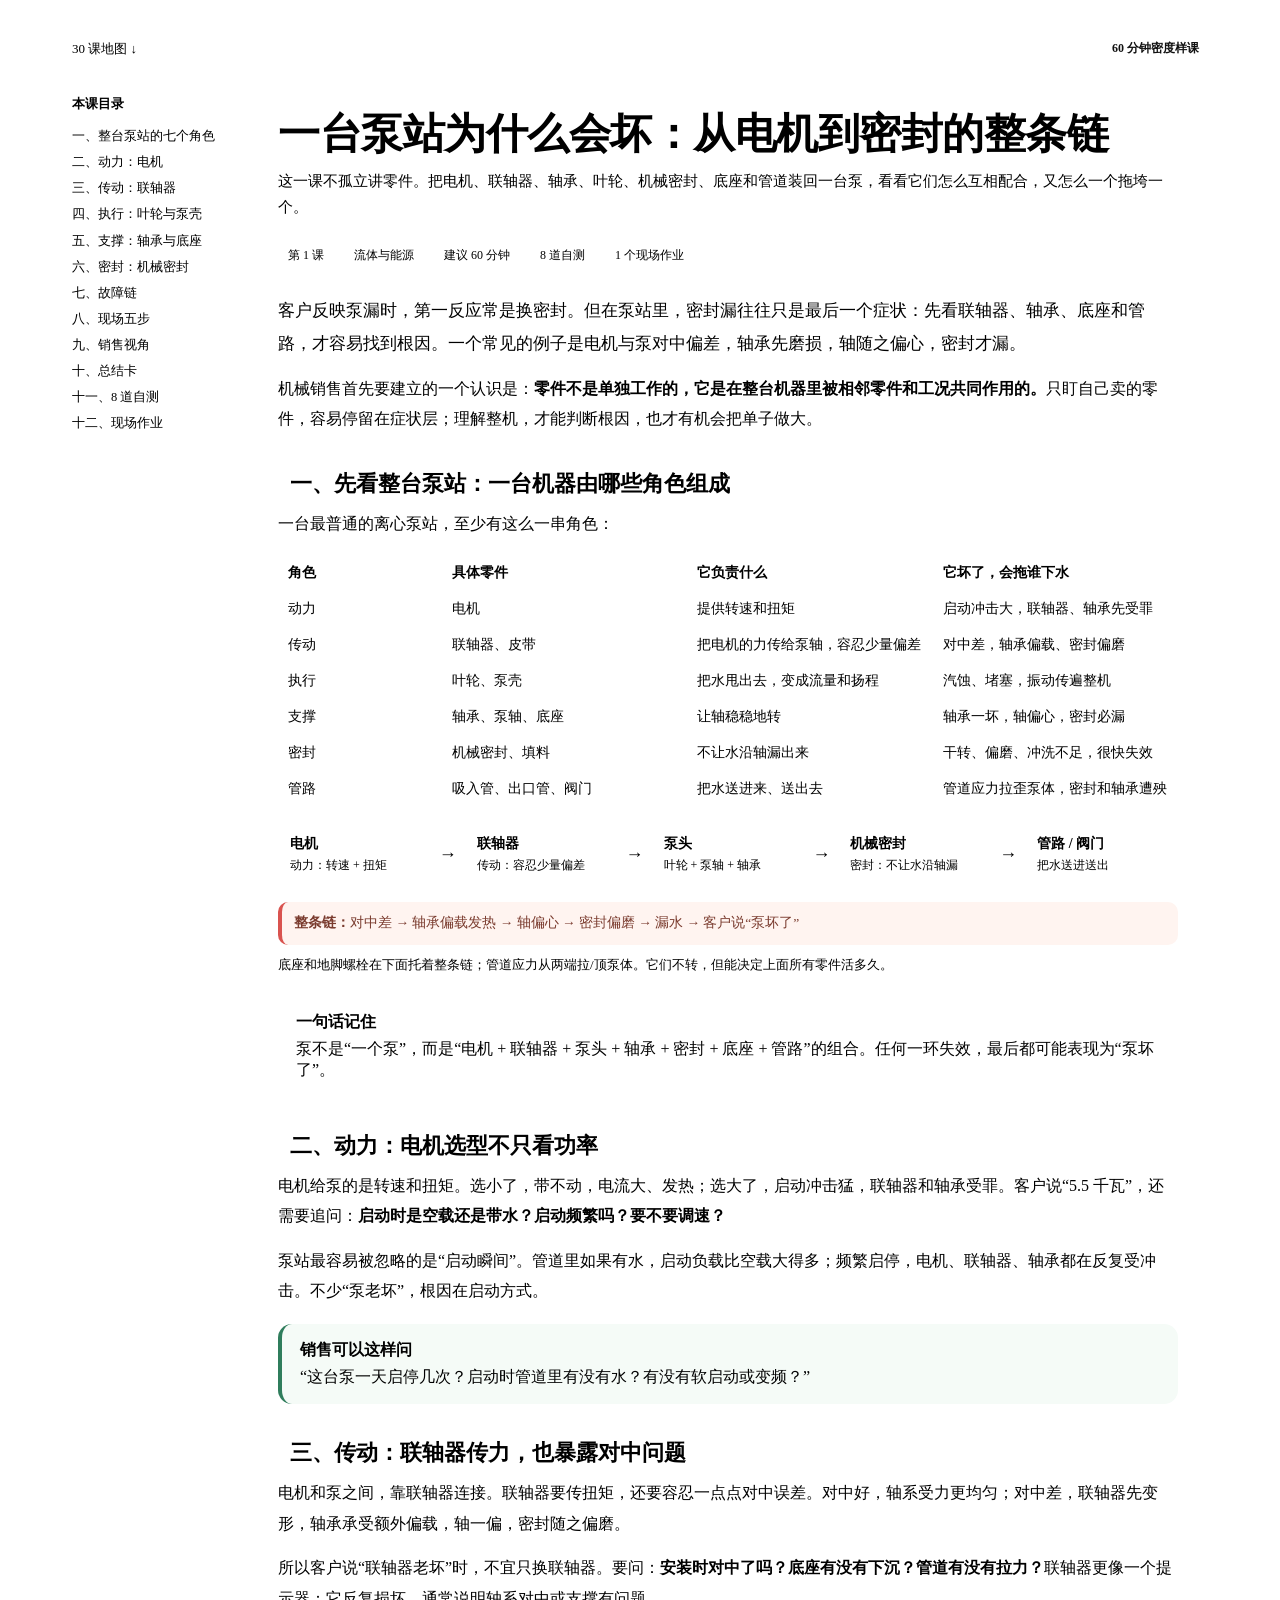
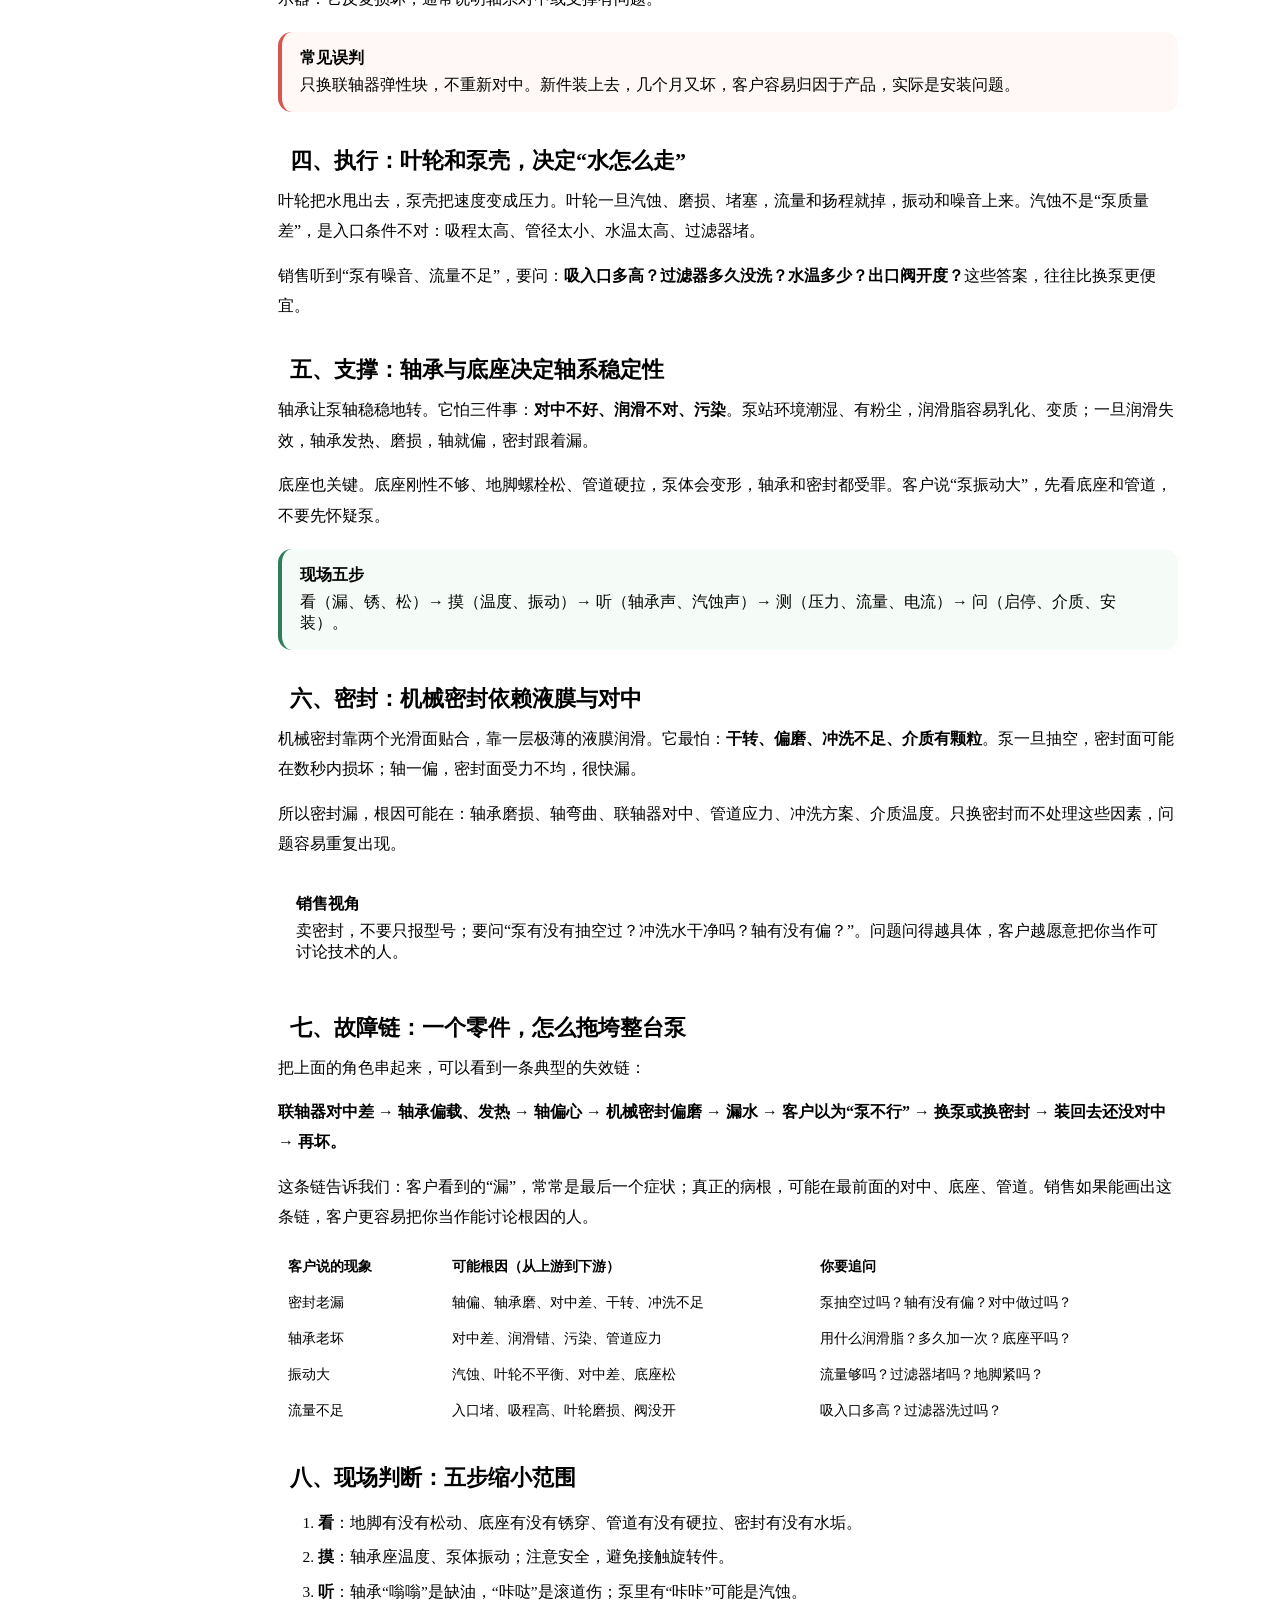
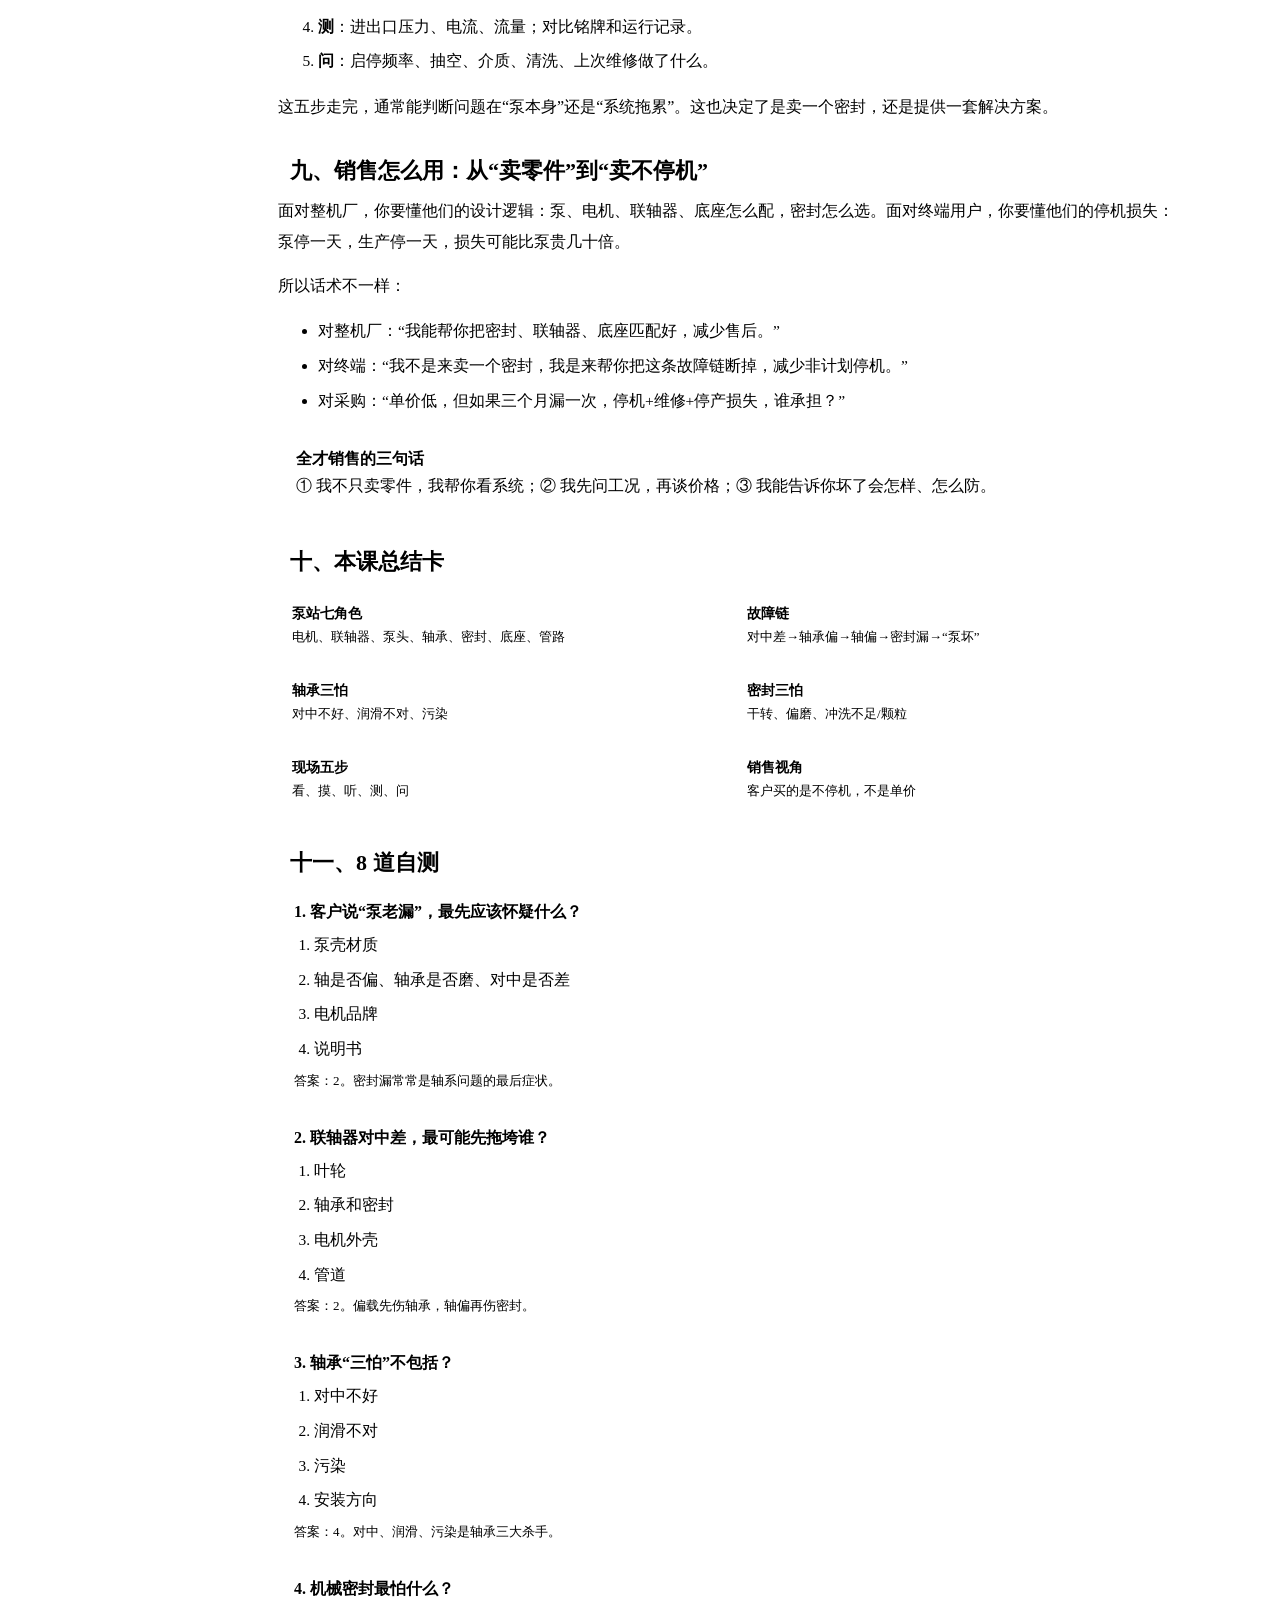
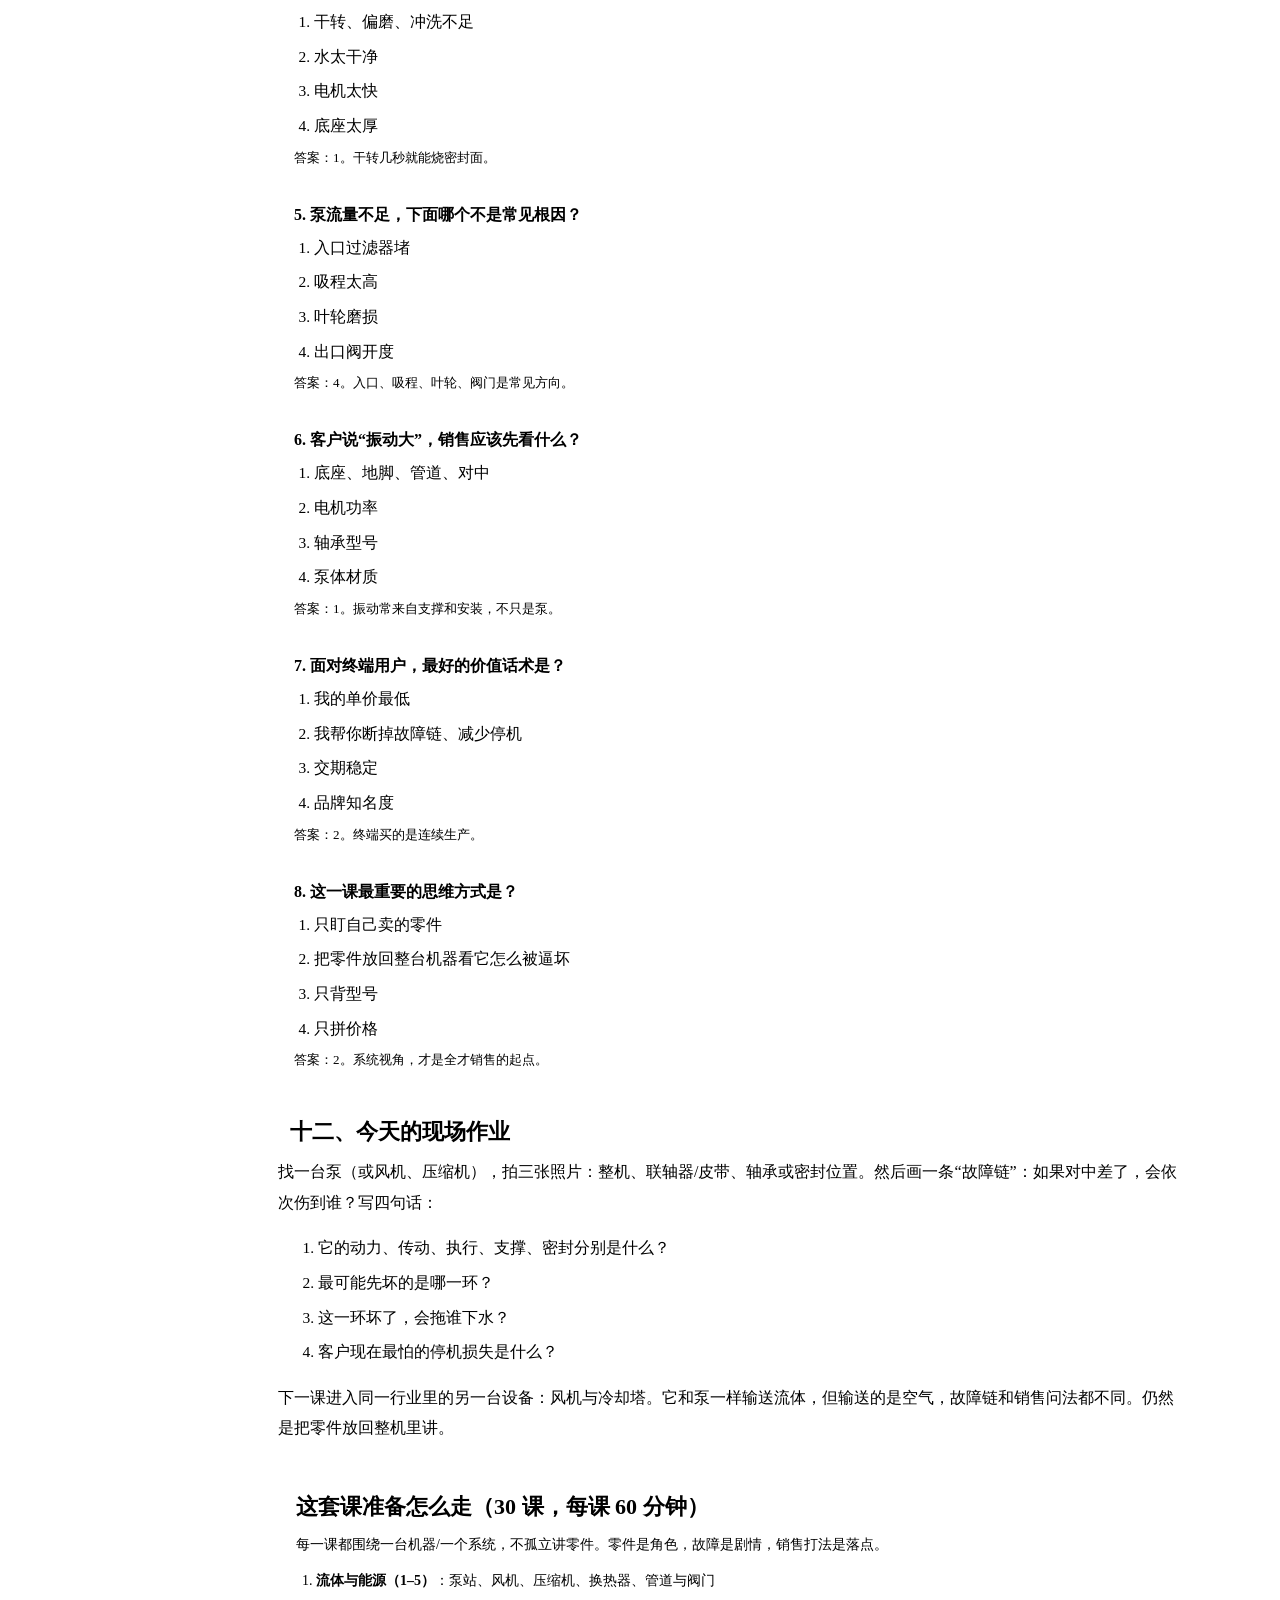
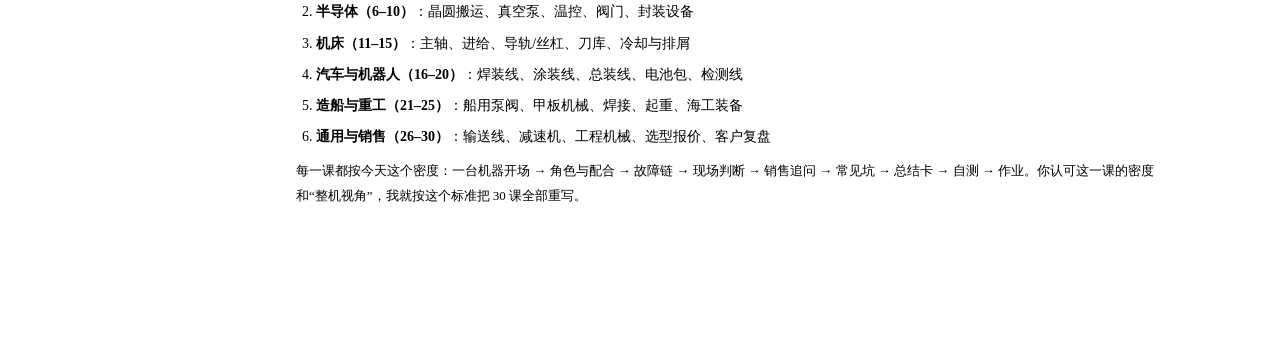
==== index.html @ fc21a4f8 "deploy: 训练营站点" ====
<!DOCTYPE html>
<html lang="zh-CN">
<head>
<meta charset="utf-8">
<meta name="viewport" content="width=device-width, initial-scale=1">
<title>MW 全才销售课 · 第 1 课：一台泵站为什么会坏</title>
<link rel="stylesheet" href="assets/css/app.css">
<style>
  .v4-wrap{display:grid;grid-template-columns:176px minmax(0,1fr);gap:30px;max-width:1180px;margin:0 auto;padding:28px 22px 80px;width:100%;box-sizing:border-box}
  .v4-top{grid-column:1/-1;display:flex;justify-content:space-between;align-items:center;gap:12px;margin-bottom:4px}
  .v4-toc{position:sticky;top:18px;align-self:start;border-right:1px solid var(--line);padding-right:14px;font-size:12.5px}
  .v4-toc .toc-t{font-size:13px;font-weight:800;color:var(--ink);margin:0 0 10px}
  .v4-toc a{display:block;color:var(--muted);text-decoration:none;line-height:1.45;padding:4px 0}
  .v4-toc a:hover{color:var(--ink)}
  .v4-main{min-width:0;max-width:900px}
  .v4-top a{font-size:13px;color:var(--muted);text-decoration:none}
  .v4-badge{display:inline-block;background:var(--brand);color:#111;font-weight:800;font-size:12px;padding:4px 9px;border-radius:999px}
  .v4-h1{font-size:clamp(28px,4vw,42px);line-height:1.2;margin:14px 0 10px;letter-spacing:-.5px;overflow-wrap:anywhere}
  .v4-sub{color:var(--muted);font-size:15px;line-height:1.7;margin:0 0 22px}
  .v4-meta{display:flex;gap:10px;flex-wrap:wrap;margin:0 0 26px}
  .v4-meta span{font-size:12px;background:var(--panel-2);border:1px solid var(--line);padding:5px 10px;border-radius:999px;color:var(--muted)}
  .v4-art h2{font-size:22px;margin:34px 0 10px;border-left:4px solid var(--mw-yellow);padding-left:12px}
  .v4-art h3{font-size:17px;margin:22px 0 8px}
  .v4-art p{font-size:16px;line-height:1.9;color:var(--ink-2);margin:0 0 14px}
  .v4-art li{font-size:15.5px;line-height:1.85;color:var(--ink-2);margin:6px 0}
  .v4-art .lead{font-size:17px;color:var(--ink)}
  .v4-art .box{border:1px solid var(--line);border-radius:14px;padding:16px 18px;margin:18px 0;background:var(--panel)}
  .v4-art .box b{display:block;margin-bottom:6px}
  .v4-art .key{border-left:4px solid var(--brand);background:color-mix(in srgb,var(--brand) 9%,var(--panel))}
  .v4-art .warn{border-left:4px solid #d9534f;background:#fff8f6}
  .v4-art .tip{border-left:4px solid #2f7d5c;background:#f5fbf7}
  .v4-art table{width:100%;border-collapse:collapse;margin:16px 0;font-size:14px;table-layout:fixed}
  .v4-art th,.v4-art td{border:1px solid var(--line);padding:9px 10px;text-align:left;vertical-align:top;word-break:break-word}
  .v4-art th:first-child{width:16%}
  @media(max-width:720px){.v4-art table{font-size:12px}.v4-art th,.v4-art td{padding:6px 7px}}
  .v4-art th{background:var(--panel-2);font-weight:700}
  .v4-art .q{border:1px solid var(--line);border-radius:12px;padding:14px 16px;margin:10px 0;background:var(--panel)}
  .v4-art .q b{display:block;margin-bottom:8px}
  .v4-art .q ol{margin:0;padding-left:20px}
  .v4-art .ans{color:var(--muted);font-size:13px;margin-top:8px}
  .v4-art .card{display:grid;grid-template-columns:repeat(2,1fr);gap:10px;margin:16px 0}
  .v4-art .card div{border:1px solid var(--line);border-radius:12px;padding:12px 14px;background:var(--panel)}
  .v4-art .card b{display:block;font-size:14px;margin-bottom:4px}
  .v4-art .card span{font-size:13px;color:var(--muted);line-height:1.6}
  .train{display:flex;align-items:stretch;gap:8px;flex-wrap:wrap;margin:18px 0}
  .tnode{flex:1 1 120px;border:1px solid var(--line);border-radius:12px;padding:10px 12px;background:var(--panel);min-width:110px}
  .tnode b{display:block;font-size:14px}
  .tnode span{display:block;font-size:12px;color:var(--muted);margin-top:3px;line-height:1.5}
  .tarrow{align-self:center;color:var(--brand);font-weight:800;font-size:18px}
  .tchain{margin:8px 0 0;padding:10px 12px;border-radius:10px;background:#fff4f0;border-left:4px solid #d9534f;font-size:13.5px;line-height:1.7;color:#7a3b2e}
  @media(max-width:720px){.tarrow{display:none}.tnode{flex:1 1 100%}}
  .v4-map{border:1px solid var(--line);border-radius:16px;padding:18px;margin:30px 0;background:var(--panel)}
  .v4-map h2{margin-top:0;border:0;padding:0}
  .v4-map ol{margin:10px 0 0;padding-left:20px}
  .v4-map li{font-size:14px;line-height:1.8}
  @media(max-width:900px){.v4-wrap{display:block;max-width:860px;padding:24px 18px 70px}.v4-toc{display:none}.v4-main{max-width:none}}
  @media(max-width:720px){.v4-wrap{padding:20px 14px 70px}.v4-art .card{grid-template-columns:1fr}}
</style>
</head>
<body>
<div class="v4-wrap">
  <div class="v4-top">
    <a href="#map">30 课地图 ↓</a>
    <span class="v4-badge">60 分钟密度样课</span>
  </div>

  <aside class="v4-toc">
    <div class="toc-t">本课目录</div>
    <a href="#s1">一、整台泵站的七个角色</a>
    <a href="#s2">二、动力：电机</a>
    <a href="#s3">三、传动：联轴器</a>
    <a href="#s4">四、执行：叶轮与泵壳</a>
    <a href="#s5">五、支撑：轴承与底座</a>
    <a href="#s6">六、密封：机械密封</a>
    <a href="#s7">七、故障链</a>
    <a href="#s8">八、现场五步</a>
    <a href="#s9">九、销售视角</a>
    <a href="#s10">十、总结卡</a>
    <a href="#s11">十一、8 道自测</a>
    <a href="#s12">十二、现场作业</a>
  </aside>

  <div class="v4-main">
  <h1 class="v4-h1">一台泵站为什么会坏：从电机到密封的整条链</h1>
  <p class="v4-sub">这一课不孤立讲零件。把电机、联轴器、轴承、叶轮、机械密封、底座和管道装回一台泵，看看它们怎么互相配合，又怎么一个拖垮一个。</p>
  <div class="v4-meta">
    <span>第 1 课</span><span>流体与能源</span><span>建议 60 分钟</span><span>8 道自测</span><span>1 个现场作业</span>
  </div>

  <article class="v4-art">
    <p class="lead">客户反映泵漏时，第一反应常是换密封。但在泵站里，密封漏往往只是最后一个症状：先看联轴器、轴承、底座和管路，才容易找到根因。一个常见的例子是电机与泵对中偏差，轴承先磨损，轴随之偏心，密封才漏。</p>
    <p>机械销售首先要建立的一个认识是：<b>零件不是单独工作的，它是在整台机器里被相邻零件和工况共同作用的。</b>只盯自己卖的零件，容易停留在症状层；理解整机，才能判断根因，也才有机会把单子做大。</p>

    <h2 id="s1">一、先看整台泵站：一台机器由哪些角色组成</h2>
    <p>一台最普通的离心泵站，至少有这么一串角色：</p>
    <table>
      <tr><th>角色</th><th>具体零件</th><th>它负责什么</th><th>它坏了，会拖谁下水</th></tr>
      <tr><td>动力</td><td>电机</td><td>提供转速和扭矩</td><td>启动冲击大，联轴器、轴承先受罪</td></tr>
      <tr><td>传动</td><td>联轴器、皮带</td><td>把电机的力传给泵轴，容忍少量偏差</td><td>对中差，轴承偏载、密封偏磨</td></tr>
      <tr><td>执行</td><td>叶轮、泵壳</td><td>把水甩出去，变成流量和扬程</td><td>汽蚀、堵塞，振动传遍整机</td></tr>
      <tr><td>支撑</td><td>轴承、泵轴、底座</td><td>让轴稳稳地转</td><td>轴承一坏，轴偏心，密封必漏</td></tr>
      <tr><td>密封</td><td>机械密封、填料</td><td>不让水沿轴漏出来</td><td>干转、偏磨、冲洗不足，很快失效</td></tr>
      <tr><td>管路</td><td>吸入管、出口管、阀门</td><td>把水送进来、送出去</td><td>管道应力拉歪泵体，密封和轴承遭殃</td></tr>
    </table>
    <div class="train">
      <div class="tnode"><b>电机</b><span>动力：转速 + 扭矩</span></div>
      <div class="tarrow">→</div>
      <div class="tnode"><b>联轴器</b><span>传动：容忍少量偏差</span></div>
      <div class="tarrow">→</div>
      <div class="tnode"><b>泵头</b><span>叶轮 + 泵轴 + 轴承</span></div>
      <div class="tarrow">→</div>
      <div class="tnode"><b>机械密封</b><span>密封：不让水沿轴漏</span></div>
      <div class="tarrow">→</div>
      <div class="tnode"><b>管路 / 阀门</b><span>把水送进送出</span></div>
    </div>
    <div class="tchain"><b>整条链：</b>对中差 → 轴承偏载发热 → 轴偏心 → 密封偏磨 → 漏水 → 客户说“泵坏了”</div>
    <p style="font-size:13px;color:var(--muted);margin-top:8px">底座和地脚螺栓在下面托着整条链；管道应力从两端拉/顶泵体。它们不转，但能决定上面所有零件活多久。</p>
    <div class="box key"><b>一句话记住</b>泵不是“一个泵”，而是“电机 + 联轴器 + 泵头 + 轴承 + 密封 + 底座 + 管路”的组合。任何一环失效，最后都可能表现为“泵坏了”。</div>

    <h2 id="s2">二、动力：电机选型不只看功率</h2>
    <p>电机给泵的是转速和扭矩。选小了，带不动，电流大、发热；选大了，启动冲击猛，联轴器和轴承受罪。客户说“5.5 千瓦”，还需要追问：<b>启动时是空载还是带水？启动频繁吗？要不要调速？</b></p>
    <p>泵站最容易被忽略的是“启动瞬间”。管道里如果有水，启动负载比空载大得多；频繁启停，电机、联轴器、轴承都在反复受冲击。不少“泵老坏”，根因在启动方式。</p>
    <div class="box tip"><b>销售可以这样问</b>“这台泵一天启停几次？启动时管道里有没有水？有没有软启动或变频？”</div>

    <h2 id="s3">三、传动：联轴器传力，也暴露对中问题</h2>
    <p>电机和泵之间，靠联轴器连接。联轴器要传扭矩，还要容忍一点点对中误差。对中好，轴系受力更均匀；对中差，联轴器先变形，轴承承受额外偏载，轴一偏，密封随之偏磨。</p>
    <p>所以客户说“联轴器老坏”时，不宜只换联轴器。要问：<b>安装时对中了吗？底座有没有下沉？管道有没有拉力？</b>联轴器更像一个提示器：它反复损坏，通常说明轴系对中或支撑有问题。</p>
    <div class="box warn"><b>常见误判</b>只换联轴器弹性块，不重新对中。新件装上去，几个月又坏，客户容易归因于产品，实际是安装问题。</div>

    <h2 id="s4">四、执行：叶轮和泵壳，决定“水怎么走”</h2>
    <p>叶轮把水甩出去，泵壳把速度变成压力。叶轮一旦汽蚀、磨损、堵塞，流量和扬程就掉，振动和噪音上来。汽蚀不是“泵质量差”，是入口条件不对：吸程太高、管径太小、水温太高、过滤器堵。</p>
    <p>销售听到“泵有噪音、流量不足”，要问：<b>吸入口多高？过滤器多久没洗？水温多少？出口阀开度？</b>这些答案，往往比换泵更便宜。</p>

    <h2 id="s5">五、支撑：轴承与底座决定轴系稳定性</h2>
    <p>轴承让泵轴稳稳地转。它怕三件事：<b>对中不好、润滑不对、污染</b>。泵站环境潮湿、有粉尘，润滑脂容易乳化、变质；一旦润滑失效，轴承发热、磨损，轴就偏，密封跟着漏。</p>
    <p>底座也关键。底座刚性不够、地脚螺栓松、管道硬拉，泵体会变形，轴承和密封都受罪。客户说“泵振动大”，先看底座和管道，不要先怀疑泵。</p>
    <div class="box tip"><b>现场五步</b>看（漏、锈、松）→ 摸（温度、振动）→ 听（轴承声、汽蚀声）→ 测（压力、流量、电流）→ 问（启停、介质、安装）。</div>

    <h2 id="s6">六、密封：机械密封依赖液膜与对中</h2>
    <p>机械密封靠两个光滑面贴合，靠一层极薄的液膜润滑。它最怕：<b>干转、偏磨、冲洗不足、介质有颗粒</b>。泵一旦抽空，密封面可能在数秒内损坏；轴一偏，密封面受力不均，很快漏。</p>
    <p>所以密封漏，根因可能在：轴承磨损、轴弯曲、联轴器对中、管道应力、冲洗方案、介质温度。只换密封而不处理这些因素，问题容易重复出现。</p>
    <div class="box key"><b>销售视角</b>卖密封，不要只报型号；要问“泵有没有抽空过？冲洗水干净吗？轴有没有偏？”。问题问得越具体，客户越愿意把你当作可讨论技术的人。</div>

    <h2 id="s7">七、故障链：一个零件，怎么拖垮整台泵</h2>
    <p>把上面的角色串起来，可以看到一条典型的失效链：</p>
    <p><b>联轴器对中差 → 轴承偏载、发热 → 轴偏心 → 机械密封偏磨 → 漏水 → 客户以为“泵不行” → 换泵或换密封 → 装回去还没对中 → 再坏。</b></p>
    <p>这条链告诉我们：客户看到的“漏”，常常是最后一个症状；真正的病根，可能在最前面的对中、底座、管道。销售如果能画出这条链，客户更容易把你当作能讨论根因的人。</p>
    <table>
      <tr><th>客户说的现象</th><th>可能根因（从上游到下游）</th><th>你要追问</th></tr>
      <tr><td>密封老漏</td><td>轴偏、轴承磨、对中差、干转、冲洗不足</td><td>泵抽空过吗？轴有没有偏？对中做过吗？</td></tr>
      <tr><td>轴承老坏</td><td>对中差、润滑错、污染、管道应力</td><td>用什么润滑脂？多久加一次？底座平吗？</td></tr>
      <tr><td>振动大</td><td>汽蚀、叶轮不平衡、对中差、底座松</td><td>流量够吗？过滤器堵吗？地脚紧吗？</td></tr>
      <tr><td>流量不足</td><td>入口堵、吸程高、叶轮磨损、阀没开</td><td>吸入口多高？过滤器洗过吗？</td></tr>
    </table>

    <h2 id="s8">八、现场判断：五步缩小范围</h2>
    <ol>
      <li><b>看</b>：地脚有没有松动、底座有没有锈穿、管道有没有硬拉、密封有没有水垢。</li>
      <li><b>摸</b>：轴承座温度、泵体振动；注意安全，避免接触旋转件。</li>
      <li><b>听</b>：轴承“嗡嗡”是缺油，“咔哒”是滚道伤；泵里有“咔咔”可能是汽蚀。</li>
      <li><b>测</b>：进出口压力、电流、流量；对比铭牌和运行记录。</li>
      <li><b>问</b>：启停频率、抽空、介质、清洗、上次维修做了什么。</li>
    </ol>
    <p>这五步走完，通常能判断问题在“泵本身”还是“系统拖累”。这也决定了是卖一个密封，还是提供一套解决方案。</p>

    <h2 id="s9">九、销售怎么用：从“卖零件”到“卖不停机”</h2>
    <p>面对整机厂，你要懂他们的设计逻辑：泵、电机、联轴器、底座怎么配，密封怎么选。面对终端用户，你要懂他们的停机损失：泵停一天，生产停一天，损失可能比泵贵几十倍。</p>
    <p>所以话术不一样：</p>
    <ul>
      <li>对整机厂：“我能帮你把密封、联轴器、底座匹配好，减少售后。” </li>
      <li>对终端：“我不是来卖一个密封，我是来帮你把这条故障链断掉，减少非计划停机。”</li>
      <li>对采购：“单价低，但如果三个月漏一次，停机+维修+停产损失，谁承担？”</li>
    </ul>
    <div class="box key"><b>全才销售的三句话</b>① 我不只卖零件，我帮你看系统；② 我先问工况，再谈价格；③ 我能告诉你坏了会怎样、怎么防。</div>

    <h2 id="s10">十、本课总结卡</h2>
    <div class="card">
      <div><b>泵站七角色</b><span>电机、联轴器、泵头、轴承、密封、底座、管路</span></div>
      <div><b>故障链</b><span>对中差→轴承偏→轴偏→密封漏→“泵坏”</span></div>
      <div><b>轴承三怕</b><span>对中不好、润滑不对、污染</span></div>
      <div><b>密封三怕</b><span>干转、偏磨、冲洗不足/颗粒</span></div>
      <div><b>现场五步</b><span>看、摸、听、测、问</span></div>
      <div><b>销售视角</b><span>客户买的是不停机，不是单价</span></div>
    </div>

    <h2 id="s11">十一、8 道自测</h2>
    <div class="q"><b>1. 客户说“泵老漏”，最先应该怀疑什么？</b><ol><li>泵壳材质</li><li>轴是否偏、轴承是否磨、对中是否差</li><li>电机品牌</li><li>说明书</li></ol><div class="ans">答案：2。密封漏常常是轴系问题的最后症状。</div></div>
    <div class="q"><b>2. 联轴器对中差，最可能先拖垮谁？</b><ol><li>叶轮</li><li>轴承和密封</li><li>电机外壳</li><li>管道</li></ol><div class="ans">答案：2。偏载先伤轴承，轴偏再伤密封。</div></div>
    <div class="q"><b>3. 轴承“三怕”不包括？</b><ol><li>对中不好</li><li>润滑不对</li><li>污染</li><li>安装方向</li></ol><div class="ans">答案：4。对中、润滑、污染是轴承三大杀手。</div></div>
    <div class="q"><b>4. 机械密封最怕什么？</b><ol><li>干转、偏磨、冲洗不足</li><li>水太干净</li><li>电机太快</li><li>底座太厚</li></ol><div class="ans">答案：1。干转几秒就能烧密封面。</div></div>
    <div class="q"><b>5. 泵流量不足，下面哪个不是常见根因？</b><ol><li>入口过滤器堵</li><li>吸程太高</li><li>叶轮磨损</li><li>出口阀开度</li></ol><div class="ans">答案：4。入口、吸程、叶轮、阀门是常见方向。</div></div>
    <div class="q"><b>6. 客户说“振动大”，销售应该先看什么？</b><ol><li>底座、地脚、管道、对中</li><li>电机功率</li><li>轴承型号</li><li>泵体材质</li></ol><div class="ans">答案：1。振动常来自支撑和安装，不只是泵。</div></div>
    <div class="q"><b>7. 面对终端用户，最好的价值话术是？</b><ol><li>我的单价最低</li><li>我帮你断掉故障链、减少停机</li><li>交期稳定</li><li>品牌知名度</li></ol><div class="ans">答案：2。终端买的是连续生产。</div></div>
    <div class="q"><b>8. 这一课最重要的思维方式是？</b><ol><li>只盯自己卖的零件</li><li>把零件放回整台机器看它怎么被逼坏</li><li>只背型号</li><li>只拼价格</li></ol><div class="ans">答案：2。系统视角，才是全才销售的起点。</div></div>

    <h2 id="s12">十二、今天的现场作业</h2>
    <p>找一台泵（或风机、压缩机），拍三张照片：整机、联轴器/皮带、轴承或密封位置。然后画一条“故障链”：如果对中差了，会依次伤到谁？写四句话：</p>
    <ol>
      <li>它的动力、传动、执行、支撑、密封分别是什么？</li>
      <li>最可能先坏的是哪一环？</li>
      <li>这一环坏了，会拖谁下水？</li>
      <li>客户现在最怕的停机损失是什么？</li>
    </ol>
    <p>下一课进入同一行业里的另一台设备：风机与冷却塔。它和泵一样输送流体，但输送的是空气，故障链和销售问法都不同。仍然是把零件放回整机里讲。</p>

    <div class="v4-map" id="map">
      <h2>这套课准备怎么走（30 课，每课 60 分钟）</h2>
      <p style="font-size:14px;color:var(--muted);margin:6px 0 0">每一课都围绕一台机器/一个系统，不孤立讲零件。零件是角色，故障是剧情，销售打法是落点。</p>
      <ol>
        <li><b>流体与能源（1–5）</b>：泵站、风机、压缩机、换热器、管道与阀门</li>
        <li><b>半导体（6–10）</b>：晶圆搬运、真空泵、温控、阀门、封装设备</li>
        <li><b>机床（11–15）</b>：主轴、进给、导轨/丝杠、刀库、冷却与排屑</li>
        <li><b>汽车与机器人（16–20）</b>：焊装线、涂装线、总装线、电池包、检测线</li>
        <li><b>造船与重工（21–25）</b>：船用泵阀、甲板机械、焊接、起重、海工装备</li>
        <li><b>通用与销售（26–30）</b>：输送线、减速机、工程机械、选型报价、客户复盘</li>
      </ol>
      <p style="font-size:13px;color:var(--muted);margin:10px 0 0">每一课都按今天这个密度：一台机器开场 → 角色与配合 → 故障链 → 现场判断 → 销售追问 → 常见坑 → 总结卡 → 自测 → 作业。你认可这一课的密度和“整机视角”，我就按这个标准把 30 课全部重写。</p>
    </div>
  </article>
  </div>
</div>
</body>
</html>
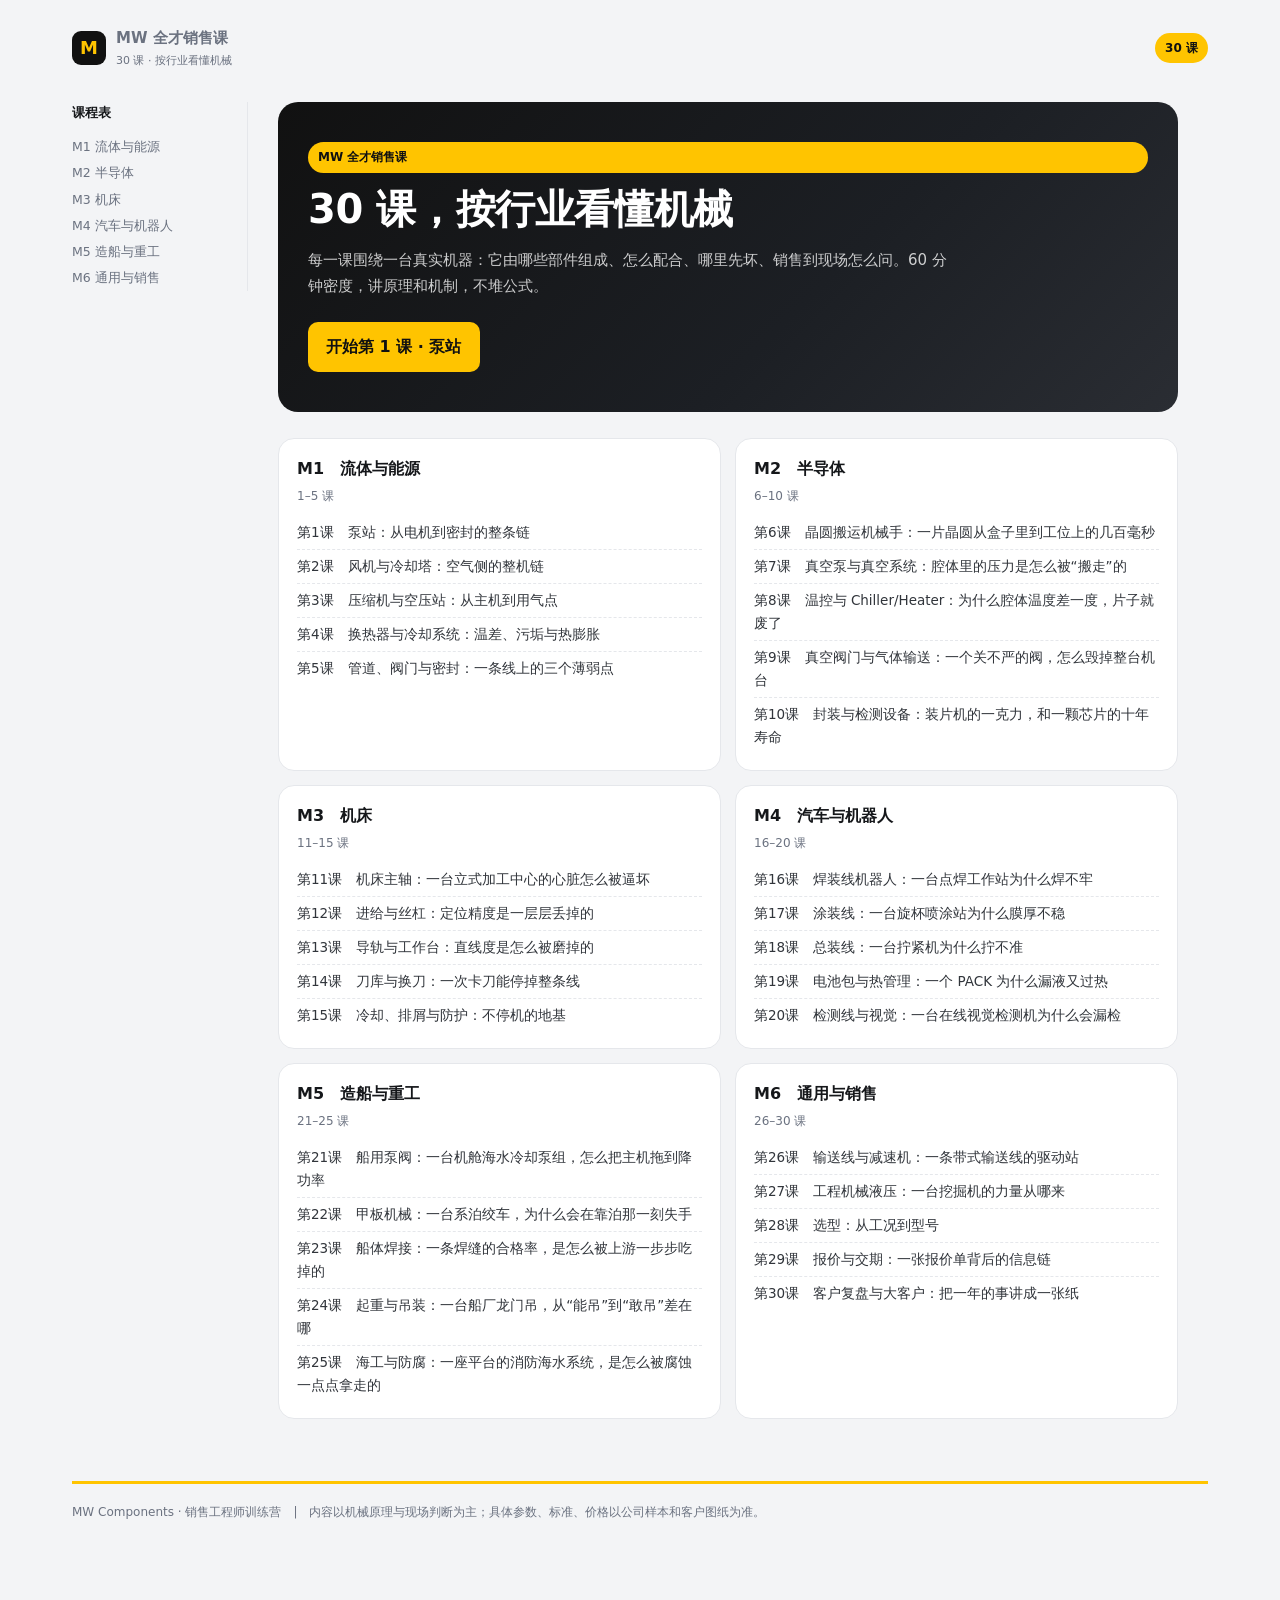
==== commit beda12af: "deploy: 训练营站点" ====
--- a/index.html
+++ b/index.html
@@ -1,225 +1,103 @@
-<!DOCTYPE html>
-<html lang="zh-CN">
-<head>
-<meta charset="utf-8">
-<meta name="viewport" content="width=device-width, initial-scale=1">
-<title>MW 全才销售课 · 第 1 课：一台泵站为什么会坏</title>
-<link rel="stylesheet" href="assets/css/app.css">
-<style>
-  .v4-wrap{display:grid;grid-template-columns:176px minmax(0,1fr);gap:30px;max-width:1180px;margin:0 auto;padding:28px 22px 80px;width:100%;box-sizing:border-box}
-  .v4-top{grid-column:1/-1;display:flex;justify-content:space-between;align-items:center;gap:12px;margin-bottom:4px}
-  .v4-toc{position:sticky;top:18px;align-self:start;border-right:1px solid var(--line);padding-right:14px;font-size:12.5px}
-  .v4-toc .toc-t{font-size:13px;font-weight:800;color:var(--ink);margin:0 0 10px}
-  .v4-toc a{display:block;color:var(--muted);text-decoration:none;line-height:1.45;padding:4px 0}
-  .v4-toc a:hover{color:var(--ink)}
-  .v4-main{min-width:0;max-width:900px}
-  .v4-top a{font-size:13px;color:var(--muted);text-decoration:none}
-  .v4-badge{display:inline-block;background:var(--brand);color:#111;font-weight:800;font-size:12px;padding:4px 9px;border-radius:999px}
-  .v4-h1{font-size:clamp(28px,4vw,42px);line-height:1.2;margin:14px 0 10px;letter-spacing:-.5px;overflow-wrap:anywhere}
-  .v4-sub{color:var(--muted);font-size:15px;line-height:1.7;margin:0 0 22px}
-  .v4-meta{display:flex;gap:10px;flex-wrap:wrap;margin:0 0 26px}
-  .v4-meta span{font-size:12px;background:var(--panel-2);border:1px solid var(--line);padding:5px 10px;border-radius:999px;color:var(--muted)}
-  .v4-art h2{font-size:22px;margin:34px 0 10px;border-left:4px solid var(--mw-yellow);padding-left:12px}
-  .v4-art h3{font-size:17px;margin:22px 0 8px}
-  .v4-art p{font-size:16px;line-height:1.9;color:var(--ink-2);margin:0 0 14px}
-  .v4-art li{font-size:15.5px;line-height:1.85;color:var(--ink-2);margin:6px 0}
-  .v4-art .lead{font-size:17px;color:var(--ink)}
-  .v4-art .box{border:1px solid var(--line);border-radius:14px;padding:16px 18px;margin:18px 0;background:var(--panel)}
-  .v4-art .box b{display:block;margin-bottom:6px}
-  .v4-art .key{border-left:4px solid var(--brand);background:color-mix(in srgb,var(--brand) 9%,var(--panel))}
-  .v4-art .warn{border-left:4px solid #d9534f;background:#fff8f6}
-  .v4-art .tip{border-left:4px solid #2f7d5c;background:#f5fbf7}
-  .v4-art table{width:100%;border-collapse:collapse;margin:16px 0;font-size:14px;table-layout:fixed}
-  .v4-art th,.v4-art td{border:1px solid var(--line);padding:9px 10px;text-align:left;vertical-align:top;word-break:break-word}
-  .v4-art th:first-child{width:16%}
-  @media(max-width:720px){.v4-art table{font-size:12px}.v4-art th,.v4-art td{padding:6px 7px}}
-  .v4-art th{background:var(--panel-2);font-weight:700}
-  .v4-art .q{border:1px solid var(--line);border-radius:12px;padding:14px 16px;margin:10px 0;background:var(--panel)}
-  .v4-art .q b{display:block;margin-bottom:8px}
-  .v4-art .q ol{margin:0;padding-left:20px}
-  .v4-art .ans{color:var(--muted);font-size:13px;margin-top:8px}
-  .v4-art .card{display:grid;grid-template-columns:repeat(2,1fr);gap:10px;margin:16px 0}
-  .v4-art .card div{border:1px solid var(--line);border-radius:12px;padding:12px 14px;background:var(--panel)}
-  .v4-art .card b{display:block;font-size:14px;margin-bottom:4px}
-  .v4-art .card span{font-size:13px;color:var(--muted);line-height:1.6}
-  .train{display:flex;align-items:stretch;gap:8px;flex-wrap:wrap;margin:18px 0}
-  .tnode{flex:1 1 120px;border:1px solid var(--line);border-radius:12px;padding:10px 12px;background:var(--panel);min-width:110px}
-  .tnode b{display:block;font-size:14px}
-  .tnode span{display:block;font-size:12px;color:var(--muted);margin-top:3px;line-height:1.5}
-  .tarrow{align-self:center;color:var(--brand);font-weight:800;font-size:18px}
-  .tchain{margin:8px 0 0;padding:10px 12px;border-radius:10px;background:#fff4f0;border-left:4px solid #d9534f;font-size:13.5px;line-height:1.7;color:#7a3b2e}
-  @media(max-width:720px){.tarrow{display:none}.tnode{flex:1 1 100%}}
-  .v4-map{border:1px solid var(--line);border-radius:16px;padding:18px;margin:30px 0;background:var(--panel)}
-  .v4-map h2{margin-top:0;border:0;padding:0}
-  .v4-map ol{margin:10px 0 0;padding-left:20px}
-  .v4-map li{font-size:14px;line-height:1.8}
-  @media(max-width:900px){.v4-wrap{display:block;max-width:860px;padding:24px 18px 70px}.v4-toc{display:none}.v4-main{max-width:none}}
-  @media(max-width:720px){.v4-wrap{padding:20px 14px 70px}.v4-art .card{grid-template-columns:1fr}}
-</style>
-</head>
-<body>
-<div class="v4-wrap">
-  <div class="v4-top">
-    <a href="#map">30 课地图 ↓</a>
-    <span class="v4-badge">60 分钟密度样课</span>
-  </div>
-
-  <aside class="v4-toc">
-    <div class="toc-t">本课目录</div>
-    <a href="#s1">一、整台泵站的七个角色</a>
-    <a href="#s2">二、动力：电机</a>
-    <a href="#s3">三、传动：联轴器</a>
-    <a href="#s4">四、执行：叶轮与泵壳</a>
-    <a href="#s5">五、支撑：轴承与底座</a>
-    <a href="#s6">六、密封：机械密封</a>
-    <a href="#s7">七、故障链</a>
-    <a href="#s8">八、现场五步</a>
-    <a href="#s9">九、销售视角</a>
-    <a href="#s10">十、总结卡</a>
-    <a href="#s11">十一、8 道自测</a>
-    <a href="#s12">十二、现场作业</a>
-  </aside>
-
-  <div class="v4-main">
-  <h1 class="v4-h1">一台泵站为什么会坏：从电机到密封的整条链</h1>
-  <p class="v4-sub">这一课不孤立讲零件。把电机、联轴器、轴承、叶轮、机械密封、底座和管道装回一台泵，看看它们怎么互相配合，又怎么一个拖垮一个。</p>
-  <div class="v4-meta">
-    <span>第 1 课</span><span>流体与能源</span><span>建议 60 分钟</span><span>8 道自测</span><span>1 个现场作业</span>
-  </div>
-
-  <article class="v4-art">
-    <p class="lead">客户反映泵漏时，第一反应常是换密封。但在泵站里，密封漏往往只是最后一个症状：先看联轴器、轴承、底座和管路，才容易找到根因。一个常见的例子是电机与泵对中偏差，轴承先磨损，轴随之偏心，密封才漏。</p>
-    <p>机械销售首先要建立的一个认识是：<b>零件不是单独工作的，它是在整台机器里被相邻零件和工况共同作用的。</b>只盯自己卖的零件，容易停留在症状层；理解整机，才能判断根因，也才有机会把单子做大。</p>
-
-    <h2 id="s1">一、先看整台泵站：一台机器由哪些角色组成</h2>
-    <p>一台最普通的离心泵站，至少有这么一串角色：</p>
-    <table>
-      <tr><th>角色</th><th>具体零件</th><th>它负责什么</th><th>它坏了，会拖谁下水</th></tr>
-      <tr><td>动力</td><td>电机</td><td>提供转速和扭矩</td><td>启动冲击大，联轴器、轴承先受罪</td></tr>
-      <tr><td>传动</td><td>联轴器、皮带</td><td>把电机的力传给泵轴，容忍少量偏差</td><td>对中差，轴承偏载、密封偏磨</td></tr>
-      <tr><td>执行</td><td>叶轮、泵壳</td><td>把水甩出去，变成流量和扬程</td><td>汽蚀、堵塞，振动传遍整机</td></tr>
-      <tr><td>支撑</td><td>轴承、泵轴、底座</td><td>让轴稳稳地转</td><td>轴承一坏，轴偏心，密封必漏</td></tr>
-      <tr><td>密封</td><td>机械密封、填料</td><td>不让水沿轴漏出来</td><td>干转、偏磨、冲洗不足，很快失效</td></tr>
-      <tr><td>管路</td><td>吸入管、出口管、阀门</td><td>把水送进来、送出去</td><td>管道应力拉歪泵体，密封和轴承遭殃</td></tr>
-    </table>
-    <div class="train">
-      <div class="tnode"><b>电机</b><span>动力：转速 + 扭矩</span></div>
-      <div class="tarrow">→</div>
-      <div class="tnode"><b>联轴器</b><span>传动：容忍少量偏差</span></div>
-      <div class="tarrow">→</div>
-      <div class="tnode"><b>泵头</b><span>叶轮 + 泵轴 + 轴承</span></div>
-      <div class="tarrow">→</div>
-      <div class="tnode"><b>机械密封</b><span>密封：不让水沿轴漏</span></div>
-      <div class="tarrow">→</div>
-      <div class="tnode"><b>管路 / 阀门</b><span>把水送进送出</span></div>
-    </div>
-    <div class="tchain"><b>整条链：</b>对中差 → 轴承偏载发热 → 轴偏心 → 密封偏磨 → 漏水 → 客户说“泵坏了”</div>
-    <p style="font-size:13px;color:var(--muted);margin-top:8px">底座和地脚螺栓在下面托着整条链；管道应力从两端拉/顶泵体。它们不转，但能决定上面所有零件活多久。</p>
-    <div class="box key"><b>一句话记住</b>泵不是“一个泵”，而是“电机 + 联轴器 + 泵头 + 轴承 + 密封 + 底座 + 管路”的组合。任何一环失效，最后都可能表现为“泵坏了”。</div>
-
-    <h2 id="s2">二、动力：电机选型不只看功率</h2>
-    <p>电机给泵的是转速和扭矩。选小了，带不动，电流大、发热；选大了，启动冲击猛，联轴器和轴承受罪。客户说“5.5 千瓦”，还需要追问：<b>启动时是空载还是带水？启动频繁吗？要不要调速？</b></p>
-    <p>泵站最容易被忽略的是“启动瞬间”。管道里如果有水，启动负载比空载大得多；频繁启停，电机、联轴器、轴承都在反复受冲击。不少“泵老坏”，根因在启动方式。</p>
-    <div class="box tip"><b>销售可以这样问</b>“这台泵一天启停几次？启动时管道里有没有水？有没有软启动或变频？”</div>
-
-    <h2 id="s3">三、传动：联轴器传力，也暴露对中问题</h2>
-    <p>电机和泵之间，靠联轴器连接。联轴器要传扭矩，还要容忍一点点对中误差。对中好，轴系受力更均匀；对中差，联轴器先变形，轴承承受额外偏载，轴一偏，密封随之偏磨。</p>
-    <p>所以客户说“联轴器老坏”时，不宜只换联轴器。要问：<b>安装时对中了吗？底座有没有下沉？管道有没有拉力？</b>联轴器更像一个提示器：它反复损坏，通常说明轴系对中或支撑有问题。</p>
-    <div class="box warn"><b>常见误判</b>只换联轴器弹性块，不重新对中。新件装上去，几个月又坏，客户容易归因于产品，实际是安装问题。</div>
-
-    <h2 id="s4">四、执行：叶轮和泵壳，决定“水怎么走”</h2>
-    <p>叶轮把水甩出去，泵壳把速度变成压力。叶轮一旦汽蚀、磨损、堵塞，流量和扬程就掉，振动和噪音上来。汽蚀不是“泵质量差”，是入口条件不对：吸程太高、管径太小、水温太高、过滤器堵。</p>
-    <p>销售听到“泵有噪音、流量不足”，要问：<b>吸入口多高？过滤器多久没洗？水温多少？出口阀开度？</b>这些答案，往往比换泵更便宜。</p>
-
-    <h2 id="s5">五、支撑：轴承与底座决定轴系稳定性</h2>
-    <p>轴承让泵轴稳稳地转。它怕三件事：<b>对中不好、润滑不对、污染</b>。泵站环境潮湿、有粉尘，润滑脂容易乳化、变质；一旦润滑失效，轴承发热、磨损，轴就偏，密封跟着漏。</p>
-    <p>底座也关键。底座刚性不够、地脚螺栓松、管道硬拉，泵体会变形，轴承和密封都受罪。客户说“泵振动大”，先看底座和管道，不要先怀疑泵。</p>
-    <div class="box tip"><b>现场五步</b>看（漏、锈、松）→ 摸（温度、振动）→ 听（轴承声、汽蚀声）→ 测（压力、流量、电流）→ 问（启停、介质、安装）。</div>
-
-    <h2 id="s6">六、密封：机械密封依赖液膜与对中</h2>
-    <p>机械密封靠两个光滑面贴合，靠一层极薄的液膜润滑。它最怕：<b>干转、偏磨、冲洗不足、介质有颗粒</b>。泵一旦抽空，密封面可能在数秒内损坏；轴一偏，密封面受力不均，很快漏。</p>
-    <p>所以密封漏，根因可能在：轴承磨损、轴弯曲、联轴器对中、管道应力、冲洗方案、介质温度。只换密封而不处理这些因素，问题容易重复出现。</p>
-    <div class="box key"><b>销售视角</b>卖密封，不要只报型号；要问“泵有没有抽空过？冲洗水干净吗？轴有没有偏？”。问题问得越具体，客户越愿意把你当作可讨论技术的人。</div>
-
-    <h2 id="s7">七、故障链：一个零件，怎么拖垮整台泵</h2>
-    <p>把上面的角色串起来，可以看到一条典型的失效链：</p>
-    <p><b>联轴器对中差 → 轴承偏载、发热 → 轴偏心 → 机械密封偏磨 → 漏水 → 客户以为“泵不行” → 换泵或换密封 → 装回去还没对中 → 再坏。</b></p>
-    <p>这条链告诉我们：客户看到的“漏”，常常是最后一个症状；真正的病根，可能在最前面的对中、底座、管道。销售如果能画出这条链，客户更容易把你当作能讨论根因的人。</p>
-    <table>
-      <tr><th>客户说的现象</th><th>可能根因（从上游到下游）</th><th>你要追问</th></tr>
-      <tr><td>密封老漏</td><td>轴偏、轴承磨、对中差、干转、冲洗不足</td><td>泵抽空过吗？轴有没有偏？对中做过吗？</td></tr>
-      <tr><td>轴承老坏</td><td>对中差、润滑错、污染、管道应力</td><td>用什么润滑脂？多久加一次？底座平吗？</td></tr>
-      <tr><td>振动大</td><td>汽蚀、叶轮不平衡、对中差、底座松</td><td>流量够吗？过滤器堵吗？地脚紧吗？</td></tr>
-      <tr><td>流量不足</td><td>入口堵、吸程高、叶轮磨损、阀没开</td><td>吸入口多高？过滤器洗过吗？</td></tr>
-    </table>
-
-    <h2 id="s8">八、现场判断：五步缩小范围</h2>
-    <ol>
-      <li><b>看</b>：地脚有没有松动、底座有没有锈穿、管道有没有硬拉、密封有没有水垢。</li>
-      <li><b>摸</b>：轴承座温度、泵体振动；注意安全，避免接触旋转件。</li>
-      <li><b>听</b>：轴承“嗡嗡”是缺油，“咔哒”是滚道伤；泵里有“咔咔”可能是汽蚀。</li>
-      <li><b>测</b>：进出口压力、电流、流量；对比铭牌和运行记录。</li>
-      <li><b>问</b>：启停频率、抽空、介质、清洗、上次维修做了什么。</li>
-    </ol>
-    <p>这五步走完，通常能判断问题在“泵本身”还是“系统拖累”。这也决定了是卖一个密封，还是提供一套解决方案。</p>
-
-    <h2 id="s9">九、销售怎么用：从“卖零件”到“卖不停机”</h2>
-    <p>面对整机厂，你要懂他们的设计逻辑：泵、电机、联轴器、底座怎么配，密封怎么选。面对终端用户，你要懂他们的停机损失：泵停一天，生产停一天，损失可能比泵贵几十倍。</p>
-    <p>所以话术不一样：</p>
-    <ul>
-      <li>对整机厂：“我能帮你把密封、联轴器、底座匹配好，减少售后。” </li>
-      <li>对终端：“我不是来卖一个密封，我是来帮你把这条故障链断掉，减少非计划停机。”</li>
-      <li>对采购：“单价低，但如果三个月漏一次，停机+维修+停产损失，谁承担？”</li>
-    </ul>
-    <div class="box key"><b>全才销售的三句话</b>① 我不只卖零件，我帮你看系统；② 我先问工况，再谈价格；③ 我能告诉你坏了会怎样、怎么防。</div>
-
-    <h2 id="s10">十、本课总结卡</h2>
-    <div class="card">
-      <div><b>泵站七角色</b><span>电机、联轴器、泵头、轴承、密封、底座、管路</span></div>
-      <div><b>故障链</b><span>对中差→轴承偏→轴偏→密封漏→“泵坏”</span></div>
-      <div><b>轴承三怕</b><span>对中不好、润滑不对、污染</span></div>
-      <div><b>密封三怕</b><span>干转、偏磨、冲洗不足/颗粒</span></div>
-      <div><b>现场五步</b><span>看、摸、听、测、问</span></div>
-      <div><b>销售视角</b><span>客户买的是不停机，不是单价</span></div>
-    </div>
-
-    <h2 id="s11">十一、8 道自测</h2>
-    <div class="q"><b>1. 客户说“泵老漏”，最先应该怀疑什么？</b><ol><li>泵壳材质</li><li>轴是否偏、轴承是否磨、对中是否差</li><li>电机品牌</li><li>说明书</li></ol><div class="ans">答案：2。密封漏常常是轴系问题的最后症状。</div></div>
-    <div class="q"><b>2. 联轴器对中差，最可能先拖垮谁？</b><ol><li>叶轮</li><li>轴承和密封</li><li>电机外壳</li><li>管道</li></ol><div class="ans">答案：2。偏载先伤轴承，轴偏再伤密封。</div></div>
-    <div class="q"><b>3. 轴承“三怕”不包括？</b><ol><li>对中不好</li><li>润滑不对</li><li>污染</li><li>安装方向</li></ol><div class="ans">答案：4。对中、润滑、污染是轴承三大杀手。</div></div>
-    <div class="q"><b>4. 机械密封最怕什么？</b><ol><li>干转、偏磨、冲洗不足</li><li>水太干净</li><li>电机太快</li><li>底座太厚</li></ol><div class="ans">答案：1。干转几秒就能烧密封面。</div></div>
-    <div class="q"><b>5. 泵流量不足，下面哪个不是常见根因？</b><ol><li>入口过滤器堵</li><li>吸程太高</li><li>叶轮磨损</li><li>出口阀开度</li></ol><div class="ans">答案：4。入口、吸程、叶轮、阀门是常见方向。</div></div>
-    <div class="q"><b>6. 客户说“振动大”，销售应该先看什么？</b><ol><li>底座、地脚、管道、对中</li><li>电机功率</li><li>轴承型号</li><li>泵体材质</li></ol><div class="ans">答案：1。振动常来自支撑和安装，不只是泵。</div></div>
-    <div class="q"><b>7. 面对终端用户，最好的价值话术是？</b><ol><li>我的单价最低</li><li>我帮你断掉故障链、减少停机</li><li>交期稳定</li><li>品牌知名度</li></ol><div class="ans">答案：2。终端买的是连续生产。</div></div>
-    <div class="q"><b>8. 这一课最重要的思维方式是？</b><ol><li>只盯自己卖的零件</li><li>把零件放回整台机器看它怎么被逼坏</li><li>只背型号</li><li>只拼价格</li></ol><div class="ans">答案：2。系统视角，才是全才销售的起点。</div></div>
-
-    <h2 id="s12">十二、今天的现场作业</h2>
-    <p>找一台泵（或风机、压缩机），拍三张照片：整机、联轴器/皮带、轴承或密封位置。然后画一条“故障链”：如果对中差了，会依次伤到谁？写四句话：</p>
-    <ol>
-      <li>它的动力、传动、执行、支撑、密封分别是什么？</li>
-      <li>最可能先坏的是哪一环？</li>
-      <li>这一环坏了，会拖谁下水？</li>
-      <li>客户现在最怕的停机损失是什么？</li>
-    </ol>
-    <p>下一课进入同一行业里的另一台设备：风机与冷却塔。它和泵一样输送流体，但输送的是空气，故障链和销售问法都不同。仍然是把零件放回整机里讲。</p>
-
-    <div class="v4-map" id="map">
-      <h2>这套课准备怎么走（30 课，每课 60 分钟）</h2>
-      <p style="font-size:14px;color:var(--muted);margin:6px 0 0">每一课都围绕一台机器/一个系统，不孤立讲零件。零件是角色，故障是剧情，销售打法是落点。</p>
-      <ol>
-        <li><b>流体与能源（1–5）</b>：泵站、风机、压缩机、换热器、管道与阀门</li>
-        <li><b>半导体（6–10）</b>：晶圆搬运、真空泵、温控、阀门、封装设备</li>
-        <li><b>机床（11–15）</b>：主轴、进给、导轨/丝杠、刀库、冷却与排屑</li>
-        <li><b>汽车与机器人（16–20）</b>：焊装线、涂装线、总装线、电池包、检测线</li>
-        <li><b>造船与重工（21–25）</b>：船用泵阀、甲板机械、焊接、起重、海工装备</li>
-        <li><b>通用与销售（26–30）</b>：输送线、减速机、工程机械、选型报价、客户复盘</li>
-      </ol>
-      <p style="font-size:13px;color:var(--muted);margin:10px 0 0">每一课都按今天这个密度：一台机器开场 → 角色与配合 → 故障链 → 现场判断 → 销售追问 → 常见坑 → 总结卡 → 自测 → 作业。你认可这一课的密度和“整机视角”，我就按这个标准把 30 课全部重写。</p>
-    </div>
-  </article>
-  </div>
-</div>
-</body>
-</html>
-
-
+<!DOCTYPE html>
+<html lang="zh-CN"><head><meta charset="utf-8"><meta name="viewport" content="width=device-width,initial-scale=1">
+<title>MW 全才销售课 · 30 课看懂机械</title><style>
+:root{--max:1180px;--brand:#ffc400;--mw-yellow:#ffc400;--ink:#15171a;--ink-2:#31353b;--muted:#6b7280;--line:#e5e7eb;--panel:#fff;--panel-2:#f6f7f9;--bg:#f3f4f6}
+*{box-sizing:border-box}
+body{margin:0;background:var(--bg);color:var(--ink);font-family:"Microsoft YaHei","PingFang SC",system-ui,-apple-system,sans-serif;line-height:1.7}
+a{color:inherit}
+.wrap{display:grid;grid-template-columns:176px minmax(0,1fr);gap:30px;max-width:var(--max);margin:0 auto;padding:26px 22px 90px}
+.top{grid-column:1/-1;display:flex;justify-content:space-between;align-items:center;gap:12px;margin-bottom:2px}
+.brand{display:flex;align-items:center;gap:10px;text-decoration:none}
+.logo{width:34px;height:34px;border-radius:9px;background:#111;display:grid;place-items:center;color:var(--brand);font-weight:900;font-size:18px}
+.brand b{font-size:15px}
+.brand span:not(.logo){display:block;font-size:11px;color:var(--muted)}
+.badge{background:var(--brand);color:#111;font-weight:800;font-size:12px;padding:5px 10px;border-radius:999px}
+.aside{position:sticky;top:18px;align-self:start;border-right:1px solid var(--line);padding-right:14px;font-size:12.5px}
+.aside .t{font-size:13px;font-weight:800;margin:0 0 10px}
+.aside a{display:block;color:var(--muted);text-decoration:none;line-height:1.45;padding:4px 0}
+.aside a:hover{color:var(--ink)}
+.aside .back{color:var(--ink);font-weight:700;margin-bottom:12px}
+.main{min-width:0;max-width:900px}
+h1{font-size:clamp(28px,3.6vw,40px);line-height:1.22;margin:12px 0 8px;letter-spacing:-.4px}
+.sub{color:var(--muted);font-size:15px;margin:0 0 16px}
+.meta{display:flex;gap:8px;flex-wrap:wrap;margin:0 0 22px}
+.meta span{font-size:12px;background:#fff;border:1px solid var(--line);padding:5px 10px;border-radius:999px;color:var(--muted)}
+.art h2{font-size:22px;margin:32px 0 10px;border-left:4px solid var(--brand);padding-left:12px}
+.art h3{font-size:17px;margin:22px 0 8px}
+.art p{font-size:16px;line-height:1.9;color:var(--ink-2);margin:0 0 14px}
+.art li{font-size:15.5px;line-height:1.85;color:var(--ink-2);margin:6px 0}
+.art .box{border:1px solid var(--line);border-radius:14px;padding:15px 17px;margin:18px 0;background:#fff}
+.art .box.key{border-left:4px solid var(--brand);background:#fffdf3}
+.art table{width:100%;border-collapse:collapse;margin:16px 0;font-size:14px;table-layout:fixed}
+.art th,.art td{border:1px solid var(--line);padding:9px 10px;text-align:left;vertical-align:top;word-break:break-word}
+.art th{background:var(--panel-2);font-weight:700}
+.art th:first-child{width:16%}
+.art details{border:1px solid var(--line);border-radius:12px;padding:10px 14px;margin:8px 0;background:#fff}
+.art summary{cursor:pointer;font-weight:700}
+.hero{padding:40px 30px;border-radius:20px;background:linear-gradient(135deg,#111 0%,#1c1f24 60%,#2a2d33 100%);color:#fff;position:relative;overflow:hidden;margin-bottom:26px}
+.hero h1{color:#fff;max-width:720px}
+.hero p{color:rgba(255,255,255,.78);font-size:15px;max-width:640px}
+.hero .btn{display:inline-block;background:var(--brand);color:#111;text-decoration:none;font-weight:800;padding:11px 18px;border-radius:10px;margin-top:8px}
+.mods{display:grid;grid-template-columns:repeat(2,1fr);gap:14px}
+.mod{background:#fff;border:1px solid var(--line);border-radius:16px;padding:16px 18px}
+.mod h3{margin:0 0 4px;font-size:16px}
+.mod .n{font-size:12px;color:var(--muted);margin-bottom:10px}
+.mod a{display:block;text-decoration:none;color:var(--ink-2);font-size:13.5px;padding:5px 0;border-top:1px dashed var(--line)}
+.mod a:first-of-type{border-top:0}
+.mod a:hover{color:#111}
+.foot{grid-column:1/-1;border-top:3px solid var(--brand);margin-top:32px;padding-top:18px;color:var(--muted);font-size:12px}
+@media(max-width:900px){.wrap{display:block;padding:20px 15px 70px}.aside{display:none}.main{max-width:none}.mods{grid-template-columns:1fr}.hero{padding:28px 20px}}
+</style></head>
+<body><div class="wrap">
+<div class="top"><a class="brand" href="#/"><span class="logo">M</span><span><b>MW 全才销售课</b><span>30 课 · 按行业看懂机械</span></span></a><span class="badge">30 课</span></div>
+<aside class="aside"></aside><main class="main"></main>
+<div class="foot">MW Components · 销售工程师训练营　|　内容以机械原理与现场判断为主；具体参数、标准、价格以公司样本和客户图纸为准。</div>
+</div>
+<script>window.COURSE_DATA = {"modules":[{"id":"M1","name":"流体与能源","lessons":[1,2,3,4,5]},{"id":"M2","name":"半导体","lessons":[6,7,8,9,10]},{"id":"M3","name":"机床","lessons":[11,12,13,14,15]},{"id":"M4","name":"汽车与机器人","lessons":[16,17,18,19,20]},{"id":"M5","name":"造船与重工","lessons":[21,22,23,24,25]},{"id":"M6","name":"通用与销售","lessons":[26,27,28,29,30]}],"lessons":[{"id":1,"title":"泵站：从电机到密封的整条链","sub":"一台离心泵站漏水、振动、掉流量时，怎么从整机找到根因，而不是一件一件换零件。","body":"<p><strong>行业：</strong> 化工、水处理、电力、冶金循环水　<strong>建议时长：</strong> 60 分钟　<strong>自测：</strong> 8 题</p>\n<h2 id=\"s1\">一、现场场景</h2>\n<p>客户打电话来，语气不太好：循环水泵的机械密封一个月换了两套，采购已经怀疑密封件质量，要求换供应商。这是化工厂的公用工程站，两台泵一开一备，停一台还能撑，但每次换密封要办作业票、倒流程、联系工艺确认，维修班不愿意干。</p>\n<p>到现场先不看密封。看三处：出口阀开度只有三分之一，阀后压力表指针在量程前端小幅摆动；电机与泵的联轴器护罩内侧积着一层油泥，地脚螺栓旁塞了两片调整垫片，其中一片已经压出印子；吸入管上有一段软连接被拉得发白，管架与泵体之间没有可伸缩的支撑。</p>\n<p>再要维修记录：两次都只换密封，没有做联轴器对中，也没有测过振动。运行记录上，电流比铭牌值低一截，出口压力也低于设计值，操作工说“够用就行，开大了容易超压”。</p>\n<p>这是很典型的一类现场：客户把一个系统问题报成了零件问题。密封是最后漏水的那一件，却不是最早出问题的那一件。一个销售如果只按型号报价，第二次、第三次还会接到同一个投诉电话；如果能顺着这条链往回走，就有机会把一次密封订单变成一次轴系与管路的检查。</p>\n<h2 id=\"s2\">二、整机角色：谁在干什么</h2>\n<p>一台再普通的离心泵站，也不是“泵 + 电机”两件东西。把整机拆成角色，才看得清谁在替谁受过。</p>\n<table><thead><tr><th>角色</th><th>典型零件</th><th>负责什么</th><th>坏了会拖谁下水</th></tr></thead><tbody>\n<tr><td>动力</td><td>电机、变频器</td><td>提供转速与扭矩，决定启动特性</td><td>启动冲击直接传给联轴器和轴承</td></tr>\n<tr><td>传动</td><td>联轴器、皮带、增速箱</td><td>把扭矩传给泵轴，容忍少量偏差</td><td>对中差，轴承偏载，轴偏心，密封偏磨</td></tr>\n<tr><td>执行</td><td>叶轮、泵壳、导叶</td><td>对介质做功，把动能转成压力</td><td>汽蚀、磨损、堵塞，振动传遍整机</td></tr>\n<tr><td>支撑</td><td>泵轴、轴承、轴承箱、底座</td><td>让轴稳定旋转，承受径向力与轴向力</td><td>轴承一坏，轴下沉，密封腔变形</td></tr>\n<tr><td>密封</td><td>机械密封、填料、辅助冲洗</td><td>阻止介质沿轴漏出，带走摩擦热</td><td>干转、偏磨、冲洗不足，很快失效</td></tr>\n<tr><td>管路</td><td>吸入管、出口管、阀门、软接、膨胀节</td><td>把介质送进来、送出去，吸收位移</td><td>管道应力拉歪泵体，法兰张口，密封与轴承遭殃</td></tr>\n<tr><td>控制</td><td>压力表、流量计、联锁、回流阀</td><td>让泵在允许的工况点内运行</td><td>长期偏工况运行，一切下游件加速老化</td></tr>\n</tbody></table>\n<p>表中最后一列是这一课的重点：泵站里几乎没有“只坏自己”的零件。任何一个角色失效，都会沿轴系和管路把载荷传给邻居。销售要练的，是听到一个症状就能沿着这张表往上游走两步。</p>\n<h2 id=\"s3\">三、工作原理：能量、运动、介质怎么走</h2>\n<p>先看能量路径。电能进入电机，转成轴的机械能；联轴器把扭矩从电机轴送到泵轴；泵轴由两端轴承支撑，带着叶轮在泵壳里旋转；叶轮叶片把介质甩向出口，速度升高，泵壳的蜗道逐渐扩大，把速度转成压力；压力推动介质经过出口管、阀门、换热器，再回到系统。整条路径上，任何一处阻力或偏差，都会改变泵实际工作的那一点。</p>\n<p>再看受力。单吸叶轮两侧压力不一样，出口侧压力高，入口侧压力低，于是有一个指向入口方向的轴向推力。这个力通常由平衡孔、背叶片、或者推力轴承来承担。泵在小流量运行时，蜗壳隔舌附近的压力分布更不均匀，径向力明显增大。这就是为什么“出口阀关小了用”看起来省事，实际让轴和轴承长期处在偏载状态。</p>\n<p>第三个机制是汽蚀。泵入口的介质压力如果降到当地温度下的汽化压力附近，液体开始产生气泡；气泡随液流进入叶轮入口的高压区，迅速溃灭，产生局部冲击。表现为噪声、振动、流量和扬程下降，叶轮入口表面出现海绵状的点蚀。它不是泵的材质问题，而是入口条件问题：吸上高度太大、吸入管太细太长、过滤器堵塞、介质温度偏高、或者入口阀没全开。</p>\n<p>第四个机制是密封如何工作。机械密封靠一对光滑的端面贴合：动环随轴转，静环固定在压盖上，两端面之间维持一层极薄的液膜。这层膜既润滑又承载，厚度只有微米量级。液膜靠介质本身或者外部冲洗液维持，同时把摩擦热带走。所以密封怕三件事：一是干转，泵抽空后几秒钟端面就可能烧毁；二是偏磨，轴偏心或压盖歪斜使端面受力不均；三是介质带颗粒或冲洗不足，颗粒进入端面拉出沟槽。</p>\n<p>第五个机制在管路与支撑上。管道不是“接上就行”的附件。热膨胀、设备沉降、法兰强行对口，都会在泵体上留下持续的外力和弯矩。泵体一变形，密封腔跟着变形，端面就不平了；底座如果灌浆空鼓或者只有三个角受力（现场叫软脚），拧紧地脚螺栓时泵体就被拧扭，轴承和密封同时受损。</p>\n<p>把五个机制放在一起看：能量路径决定泵在哪个工况点工作，受力决定轴承和轴活多久，汽蚀决定叶轮和振动，密封膜决定漏不漏，管路支撑决定前面四项是否被额外加压。这就是“整机视角”的技术底子。</p>\n<h2 id=\"s4\">四、关键配合与失效链</h2>\n<p><strong>链一：对中差 → 轴承偏载发热 → 轴偏心 → 密封偏磨 → 漏水。</strong></p>\n<p>根因通常不在泵，而在安装与运行：联轴器对中没做、底座下沉、管道硬拉、或者检修后回装没复查。症状是轴承座温度偏高、振动值上升、密封先渗后漏，漏点集中在压盖下方。最容易被误判成“密封质量差”，于是换更贵的密封，几个月后再坏一次。判断方法很直接：拆下联轴器检查弹性块是否有偏磨痕迹，用对中工具复测，看轴承游隙。</p>\n<p><strong>链二：吸入侧阻力大 → 入口压力不足 → 汽蚀 → 叶轮点蚀与振动 → 轴承、密封连带失效。</strong></p>\n<p>根因常在系统：过滤器长期没洗、吸入管口径偏小、软接被吸扁、介质温度升高、或者两台泵共用一根吸入母管抢水。症状是泵体噪声像“碎石流动”、流量表指针抖动、出口压力上不去、电流偏低。最容易被误判成“泵选小了”，于是换大泵，结果入口条件更差，汽蚀更严重。</p>\n<p><strong>链三：管道应力或软脚 → 泵体变形 → 密封腔与轴承座不同心 → 端面偏磨 + 轴承偏载 → 短期内重复失效。</strong></p>\n<p>根因是安装：法兰强行对口、支架缺失、灌浆不实、地脚垫片层数过多。症状是“修完就好、开机几天又漏”，而且每次拆开都能看到端面接触印子偏在一侧。最容易被误判成“维修工艺不好”，实际是每次都在同一个变形状态下回装。</p>\n<p>三条链有一个共同点：客户看到的是最后一个症状，销售要问的是最前面的条件。链条画出来，客户才会承认“这个问题不是换个件能解决的”。</p>\n<h2 id=\"s5\">五、现场判断：五步缩小范围</h2>\n<p><strong>看。</strong> 先看漏点位置：压盖下方滴漏多半是端面或辅助密封；压盖与泵体结合面渗漏多半是垫片或密封腔变形；轴承箱油封渗油说明油位或温度有问题。再看地脚：垫片是否超过两三层、有没有压印不均、底座与基础之间有没有缝隙。看管路：法兰是否明显错口、支架是否脱空、软接是否被拉伸或吸扁。看冲洗管：是否接反、是否断流、过滤器是否发黑。</p>\n<p><strong>摸。</strong> 在安全前提下摸轴承座和泵体：同型号两台泵对比温度，温差明显的一台通常润滑或对中出了问题。摸出口管和密封压盖，压盖烫手说明冲洗不足或端面在干磨。摸底座与基础接缝，有油渗出说明长期微振。</p>\n<p><strong>听。</strong> 轴承的“嗡嗡”多是润滑不足，“咔哒”或“咯噔”是滚道有伤；泵体里的“咔咔”像石子流动，多半是汽蚀；皮带传动的尖叫声是打滑。听的时候要区分位置，用螺丝刀抵住轴承座听比站在旁边听准确得多。</p>\n<p><strong>测。</strong> 进出口压力、电流、流量三项对照铭牌和运行记录，判断实际工况点偏在哪一侧；测振动速度有效值，同一测点做趋势比单次读数更有意义；测轴承温度；有条件时测密封压盖处的冲洗液流量和温度。</p>\n<p><strong>问。</strong> 问四件事：这台泵一天启停几次、启动时管道里有没有水；有没有抽空过；介质温度、含固量、是否加药；上一次维修到底做了什么，是只换件还是做了对中与找正。第四个问题最有价值，很多重复失效的答案就在维修记录里。</p>\n<p>五步走完，一般能落到三类结论：泵本身的问题、安装与管路的问题、运行工况的问题。三类对应的报价完全不同。</p>\n<h2 id=\"s6\">六、销售追问：把技术变成订单</h2>\n<p><strong>1. 介质是什么，温度多少，含固量大概多少，有没有加药？</strong> 这决定密封型式、端面材质和冲洗方案。含颗粒的介质用普通端面很快拉伤，需要考虑外冲洗或者更耐磨的端面组合。问的时候不要只问“水”，循环水、脱盐水、含盐污水对密封是三种东西。</p>\n<p><strong>2. 泵入口是什么条件：吸上还是倒灌，吸入管多粗多长，过滤器多久清一次？</strong> 这是在判断汽蚀风险。客户答“从来没洗过”时，你基本可以确定现场有汽蚀，密封和叶轮的寿命都会被拖短。</p>\n<p><strong>3. 平时出口阀开多大，是靠节流调流量还是变频？</strong> 这是在判断工况点。长期小开度节流，径向力大、介质温升、密封腔压力高，是重复失效的常见背景。</p>\n<p><strong>4. 一天启停几次，有没有软启动或变频，有没有抽空保护？</strong> 启动瞬间的冲击和抽空是密封的两个主要杀手。没有保护的项目，卖再好的密封也只是延长一点更换周期。</p>\n<p><strong>5. 上次维修是谁做的，换件之后有没有做对中、测振动？备件是常备还是临时采购？</strong> 前半句判断重复失效的根因，后半句判断商务：常备件的客户在意一致性和交期，临时采购的客户在意当天能不能拿到货。</p>\n<p><strong>6. 这台泵停机一天，损失大概是什么量级？</strong> 这个问题不是套话。答案决定了客户愿意为“减少非计划停机”付多少钱，也决定你是报一个密封，还是报一套含对中服务、备件包、冲洗改造的方案。</p>\n<p>追问的顺序有讲究：先工况（介质、入口、运行点），再结构（密封型式、联轴器、管路），最后商务（备件、停机损失、交期）。顺序反了，客户会把你当成询价机器人。</p>\n<h2 id=\"s7\">七、常见误判与边界</h2>\n<p><strong>误判一：漏就是密封的问题。</strong> 密封是执行件，不是根因件。轴偏、腔体变形、干转、冲洗不足，都会让新密封在几周内失效。只换密封而不动上游，等于把症状按下去。</p>\n<p><strong>误判二：流量不足就换大泵。</strong> 流量不足可能是过滤器堵、入口阀未全开、叶轮磨损、出口管路阻力大。换大泵往往让入口条件更差，汽蚀更严重，能耗也更高。</p>\n<p><strong>误判三：振动大就是泵不平衡。</strong> 泵站振动的主要来源依次是：对中、汽蚀、管道与底座、轴承、最后才是叶轮不平衡。顺序搞反，会反复做动平衡却解决不了问题。</p>\n<p><strong>边界一：不要承诺寿命数字。</strong> 密封寿命取决于介质、温度、冲洗、启停频次和安装质量，同一型号在不同现场可以差一个数量级。可以说“在这个工况下通常能到多久”，但必须写“按样本与工况确认”。</p>\n<p><strong>边界二：不要替客户改管路。</strong> 管道应力、支架、灌浆属于安装与土建范围。你可以指出问题、给建议，但改造方案要由客户或设计院确认。</p>\n<p><strong>边界三：涉及防爆、剧毒、高温介质时请工厂技术介入。</strong> 这些场合的密封选型涉及标准符合性和安全联锁，销售不应自行判断。</p>\n<h2 id=\"s8\">八、本课总结卡</h2>\n<table><thead><tr><th>格子</th><th>内容</th></tr></thead><tbody>\n<tr><td>整机角色</td><td>动力、传动、执行、支撑、密封、管路、控制，七个角色互相传载</td></tr>\n<tr><td>核心原理</td><td>能量沿轴与介质传递；轴向力与径向力由支撑承担；密封靠微米级液膜工作</td></tr>\n<tr><td>头号失效</td><td>对中差与安装应力导致轴承偏载、轴偏心，最后表现为密封漏</td></tr>\n<tr><td>现场信号</td><td>压盖下方滴漏、轴承座温差、石子流动声、电流偏低、垫片层数过多</td></tr>\n<tr><td>销售话术</td><td>“这个漏不是密封造成的，我帮你看这条链断在哪一段。”</td></tr>\n<tr><td>边界</td><td>不承诺寿命数字，不改客户管路，防爆与剧毒介质请工厂介入</td></tr>\n</tbody></table>\n<h2 id=\"s9\">九、自测（8 题）</h2>\n<ol><li>客户说机械密封一个月换两套，最先应该怀疑什么？</li></ol>\n<p>A. 密封件材质不合格 B. 轴是否偏心、轴承是否磨损、对中是否做过 C. 电机功率是否偏大 D. 泵壳是否锈蚀 <strong>答案：B。</strong> 密封漏通常是轴系与安装问题的最后症状。</p>\n<ol><li>单吸离心泵在小流量运行时，下列哪项会明显增大？</li></ol>\n<p>A. 轴向推力消失 B. 蜗壳隔舌附近的径向力 C. 入口压力 D. 密封液膜厚度 <strong>答案：B。</strong> 偏工况运行使压力分布不均，径向力上升。</p>\n<ol><li>汽蚀的根因通常在哪一侧？</li></ol>\n<p>A. 出口管路阻力 B. 入口条件：吸上高度、管径、过滤器、介质温度 C. 电机转速 D. 底座刚度 <strong>答案：B。</strong> 入口压力降到汽化压力附近才会产生气泡。</p>\n<ol><li>机械密封的液膜起什么作用？</li></ol>\n<p>A. 只起冷却作用 B. 润滑并承载，同时带走摩擦热 C. 防止电机进水 D. 提高泵的扬程 <strong>答案：B。</strong> 微米级液膜同时承担润滑、承载与散热。</p>\n<ol><li>底座“软脚”会直接造成什么？</li></ol>\n<p>A. 电机绝缘下降 B. 拧紧地脚时泵体变形，轴承与密封腔不同心 C. 流量自动增大 D. 密封冲洗中断 <strong>答案：B。</strong> 四点不同时受力，泵体被拧扭。</p>\n<ol><li>现场听到泵体里有“碎石流动”的声音，最可能是？</li></ol>\n<p>A. 轴承缺油 B. 汽蚀 C. 联轴器松动 D. 皮带打滑 <strong>答案：B。</strong> 气泡溃灭的噪声类似石子流动。</p>\n<ol><li>销售追问的正确顺序是？</li></ol>\n<p>A. 价格、交期、型号 B. 工况、结构、商务 C. 型号、价格、工况 D. 交期、工况、结构 <strong>答案：B。</strong> 先弄清运行条件，再谈结构与商务。</p>\n<ol><li>下列哪句话不适合对客户说？</li></ol>\n<p>A. “这个型号在这个工况下通常能用多久，需要按样本确认。” B. “我保证这套密封至少用两年。” C. “我建议先复测对中，再决定换什么。” D. “冲洗水断流的话，端面几秒钟就可能损坏。” <strong>答案：B。</strong> 寿命受工况与安装影响，不能给保证值。</p>\n<h2 id=\"s10\">十、现场作业</h2>\n<p>找一台正在运行的离心泵，做三件事。</p>\n<p>第一，拍四张照片：整机全貌（含底座与地脚）、联轴器护罩内部、密封压盖与冲洗管、吸入管与支架。</p>\n<p>第二，画一条失效链：假设这台泵的对中偏差超标，按顺序写出会依次影响哪些零件、每个零件会出现什么症状，至少写到密封为止。</p>\n<p>第三，问操作工三个问题并记录原话：这台泵一天启停几次；上一次密封更换时有没有做对中；出口阀平时开多大。回到办公室，把答案和你画的链对一遍，看现场证据支持哪一条链。</p>","toc":[["s1","一、现场场景"],["s2","二、整机角色：谁在干什么"],["s3","三、工作原理：能量、运动、介质怎么走"],["s4","四、关键配合与失效链"],["s5","五、现场判断：五步缩小范围"],["s6","六、销售追问：把技术变成订单"],["s7","七、常见误判与边界"],["s8","八、本课总结卡"],["s9","九、自测（8 题）"],["s10","十、现场作业"]]},{"id":2,"title":"风机与冷却塔：空气侧的整机链","sub":"风量不够、水温降不下来、风机轴承老坏——问题常常不在风机本身，而在塔、风道与运行方式。","body":"<p><strong>行业：</strong> 化工、制药、商业建筑、数据中心、电力　<strong>建议时长：</strong> 60 分钟　<strong>自测：</strong> 8 题</p>\n<h2 id=\"s1\">一、现场场景</h2>\n<p>夏天最热的那两周，一家制药厂的洁净空调报“车间温度压不住”。先去屋顶看冷却塔：三台方形横流塔，两台运行一台备用，塔顶风机转速听上去不满，皮带罩内有黑色粉末，风筒内壁挂着一层水垢；填料下半段发黑，布水槽有几个孔明显水量偏小；集水盘补水阀一直在小流量补水，说明有飘水或者泄漏。</p>\n<p>再看运行记录：冷却水出水温度比设计值高，冷凝器进出水温差偏小——这个组合很说明问题，温差小意味着水量够但换热面上有污垢，或者水温整体被抬高。风机电流比额定值低，变频器长期跑在四十赫兹上下。</p>\n<p>客户的说法是“风机不行了，风量不够”。但现场的证据指向三个方向：皮带传动效率下降、填料与布水不均导致的有效换热面积减少、以及变频长期低频运行让实际风量偏离设计点。只换一台风机，水温不会回到设计值。</p>\n<p>这一课就讲这种“空气侧”的系统：风机只是链条中的一环，塔体、填料、布水、风道、控制方式都在决定最终结果。</p>\n<h2 id=\"s2\">二、整机角色：谁在干什么</h2>\n<table><thead><tr><th>角色</th><th>典型零件</th><th>负责什么</th><th>坏了会拖谁下水</th></tr></thead><tbody>\n<tr><td>动力</td><td>电机、变频器</td><td>提供转速，决定风量的粗调范围</td><td>低频长期运行，风量不足，水温整体抬高</td></tr>\n<tr><td>传动</td><td>皮带与带轮、减速机、联轴器</td><td>把转速降到风机需要值并传扭矩</td><td>张力不足打滑，风量掉，皮带磨粉，轴承偏载</td></tr>\n<tr><td>执行</td><td>风机叶轮、叶片、风筒</td><td>产生压头，推动空气穿过填料</td><td>积垢或不平衡，振动传到轴承与塔架</td></tr>\n<tr><td>支撑</td><td>轴承箱、塔架、基础、减振器</td><td>承受叶轮重量与气动推力</td><td>塔架腐蚀或基础松动，整机振动放大</td></tr>\n<tr><td>密封</td><td>轴承油封、减速机油封</td><td>保住润滑油，挡住雨水与粉尘</td><td>漏油后油位下降，齿轮与轴承烧毁</td></tr>\n<tr><td>风路</td><td>进风百叶、填料、收水器、风筒</td><td>分配空气、完成换热、减少飘水</td><td>填料堵塞或布水不均，换热面积实际减少</td></tr>\n<tr><td>水路</td><td>布水槽、喷头、集水盘、补水阀</td><td>把水均匀铺到填料表面</td><td>布水偏流，局部干区，出水温度升高</td></tr>\n<tr><td>控制</td><td>温度传感器、变频、振动开关</td><td>按出水温度调节风量</td><td>控制逻辑不合理，长期低频或频繁启停</td></tr>\n</tbody></table>\n<p>这张表里，真正决定“水温能不能降下来”的是风路与水路的配合，而不是风机单体的风量标称值。销售如果只报风机型号，很难解释为什么换了风机水温还是高。</p>\n<h2 id=\"s3\">三、工作原理：能量、运动、介质怎么走</h2>\n<p>风机的任务是把空气从塔的进风面吸进来，穿过填料，把热量带走，再从风筒排出去。它提供的压头要克服三部分阻力：进风百叶与填料的阻力、收水器的阻力、风筒与出口的阻力。风量由风机性能曲线与系统阻力曲线的交点决定。填料结垢、百叶堵塞、收水器变形，都会让系统阻力曲线上移，交点左移，风量下降——这时候风机本身可能完全正常。</p>\n<p>风机的风量、压头与功率随转速变化有明显的规律：风量大致与转速成正比，压头与转速的平方成正比，轴功率与转速的三次方成正比。这个关系解释了两件事。第一，变频降速省电非常显著，因为功率按三次方下降；第二，降速运行时风量也按比例下降，如果塔的热负荷没变，出水温度就会上升。很多现场长期跑低频，电费好看了，水温却一直贴着上限，遇到高温天气就没有余量。</p>\n<p>传动环节值得单独说。皮带传动靠摩擦力传扭矩，张力不够就打滑，打滑损失直接表现为风机转速下降和皮带磨粉；张力过大则轴承承受额外径向载荷，轴承寿命缩短。带轮不对齐会让皮带偏磨，一侧磨得快。减速机传动的关注点不同：油位、油质、油温、以及输出轴的密封。减速机漏油到油位以下，齿轮先出现点蚀，然后是轴承，最后是整机振动。</p>\n<p>冷却塔的换热机理分两部分：一部分是水与空气的显热交换，一部分是水蒸发吸收汽化潜热。后者占大头。所以冷却塔的极限是空气的湿球温度，而不是干球温度。这解释了一个常见误解：天气很热但很干燥时，塔的出水温度仍可能不错；天气闷湿时，即使气温不高，水温也降不下来。选型和运行评估必须用湿球温度，不能用气温。</p>\n<p>布水与填料决定“有效换热面积”。水如果从几个孔集中流下，填料局部水膜过厚，空气走阻力小的通道，形成偏流；填料下部干区则完全没有参与换热。表面看填料面积够，实际有效面积可能少了两三成。收水器的作用是挡住被气流带走的水滴，收水器变形或堵塞，飘水率上升，补水阀就会长期小流量补水——这是现场一个很好的旁证。</p>\n<p>最后是控制。以出水温度为目标调节风机转速，逻辑上没问题，但要注意两点：一是低频运行时的风量下限，二是多台塔并联时的均衡。常见的问题是传感器装在回水干管上，响应滞后，变频器频繁升降频，风机与皮带反复受冲击。</p>\n<h2 id=\"s4\">四、关键配合与失效链</h2>\n<p><strong>链一：皮带张力不足 → 打滑 → 风机转速下降 → 风量不足 → 出水温度升高 → 冷机高压报警 → 生产降负荷。</strong></p>\n<p>根因多为安装与维护：皮带初期伸长后没有复紧、带轮不对齐、环境温度高加速老化。症状是皮带罩内有黑色粉末、运行时有尖叫声、风机电流偏低、塔出水温度随气温升高快速逼近上限。最容易被误判成“风机选小了”或者“填料不行了”，于是换风机或换填料，皮带依旧松着。</p>\n<p><strong>链二：布水不均 + 填料结垢 → 有效换热面积减少 → 出水温度偏高 → 运行人员提高水量或加开备用塔 → 水泵能耗上升、塔内流速增大 → 飘水与结垢进一步加剧。</strong></p>\n<p>根因是水质管理与布水系统维护：加药不稳定、补水硬度高、喷头堵塞、布水槽水平度偏差。症状是填料局部发黑或长青苔、塔顶飘水、集水盘补水频繁、冷凝器温差偏小。最容易被误判成“冷却塔能力不够，需要扩容”，扩容投资大，而真实原因是有效面积被浪费。</p>\n<p><strong>链三：叶片积垢或不平衡 → 振动增大 → 轴承与减速机承受交变载荷 → 油封磨损漏油 → 油位下降 → 齿轮与轴承烧毁 → 风机抱死。</strong></p>\n<p>根因是长期运行与环境：叶片表面结垢、叶片角度不一致、叶片紧固件松动。症状是振动随运行时间上升、轴承箱温度升高、油封处渗油、地面有油迹。最容易被误判成“轴承质量差”，换轴承后不做动平衡，几个月后再坏。</p>\n<p>三条链的共同逻辑：空气侧与水侧的偏差会互相放大。风量不足让水温升高，水温升高让结垢加快，结垢又让风量进一步不足。销售要做的，是判断这条循环从哪一点开始。</p>\n<h2 id=\"s5\">五、现场判断：五步缩小范围</h2>\n<p><strong>看。</strong> 看皮带：罩内是否有黑色粉末、皮带背面是否有裂纹、带轮是否在同一平面。看叶片：表面是否结垢、角度是否一致、紧固件有无锈迹。看填料：颜色是否均匀、下部有无干区、有无破损塌陷。看布水槽：各孔水量是否接近、槽体是否水平。看集水盘：补水阀开度、水面有无泡沫。看基础与塔架：地脚是否锈蚀、减振器是否压扁。</p>\n<p><strong>摸。</strong> 摸轴承箱与减速机外壳温度，和另外两台对比；摸塔架立柱，振动明显的一台要重点查。摸皮带罩，温度异常高说明打滑。注意不要在风机未完全停稳时靠近旋转部件。</p>\n<p><strong>听。</strong> 皮带尖叫是打滑；轴承“咕噜”声是润滑不足或滚道伤；叶片扫风的“呼呼”声如果出现周期性节奏，多半是叶片角度不一致或积垢不均；减速机有金属撞击声要立即停机检查。</p>\n<p><strong>测。</strong> 测风机电流与变频频率，换算实际转速；测塔进出水温差与逼近度（出水温度与湿球温度之差）；测风速或风量，与设计值对比；测振动速度有效值并做趋势；测补水量，判断飘水与泄漏。</p>\n<p><strong>问。</strong> 问四件事：设计工况的进塔水温、出水温度、湿球温度是多少；变频平时跑多少赫兹，为什么这么设；皮带多久换一次、换的时候有没有对齐带轮；水质加药由谁负责、多久排污一次。</p>\n<p>这五步能区分三类问题：机械类（皮带、轴承、动平衡）、水力类（布水、填料、水质）、控制类（变频策略、传感器位置）。三类问题的报价内容完全不同。</p>\n<h2 id=\"s6\">六、销售追问：把技术变成订单</h2>\n<p><strong>1. 这座塔的设计工况是什么：进塔水温、出水温度、湿球温度各是多少？现在实际跑出来差多少？</strong> 这是在建立基准。没有这三个数，任何“风量不够”的判断都是感觉。逼近度是最有用的单一指标，它把水质、填料、风量三个因素合在一起反映出来。</p>\n<p><strong>2. 风机是皮带传动还是减速机传动，皮带多久换一次，带轮对过吗？</strong> 皮带传动的现场，一半以上的“风量不足”来自张力和对中；减速机传动的现场，重点转向油品与油位。问这一句，能立刻把排查方向分开。</p>\n<p><strong>3. 变频平时跑多少赫兹，是手动固定还是自动跟踪出水温度？</strong> 长期低频运行是常见现象，客户往往认为“省电就是对的”。你要判断的是：在当前热负荷下，这点风量还有没有余量。</p>\n<p><strong>4. 循环水的补水水源是什么，加药和排污谁在做，多久清洗一次填料？</strong> 这决定结垢与生物黏泥的风险。回答含糊的项目，出水温度迟早出问题，而且问题会以“风机不行”的形式出现。</p>\n<p><strong>5. 一台塔停机的代价是什么：是降负荷生产，还是必须停线？备用塔能不能顶上？</strong> 这决定客户对“可用性”的支付意愿。能降负荷的客户更在意能耗与维护成本；不能停线的客户更在意备件在库和响应速度。</p>\n<p><strong>6. 备件现在怎么备：皮带、轴承、油封是常备还是坏了再买？上次停机到恢复用了多久？</strong> 这是在判断服务机会。风机类设备的备件金额不大，但停机影响大，常备件包与快速响应往往比单价更有说服力。</p>\n<h2 id=\"s7\">七、常见误判与边界</h2>\n<p><strong>误判一：水温高就是风机风量不够。</strong> 风量只是三个变量之一，另外两个是填料有效面积和水质。逼近度高而风量正常，问题在水侧；风量明显偏低而水温均匀偏高，问题在风机或传动。</p>\n<p><strong>误判二：变频低频一定省电又没问题。</strong> 省电是真的，风量下降也是真的。低频运行要留出高温天气的余量，否则最热的那几天一定出问题。</p>\n<p><strong>误判三：飘水就是收水器坏了。</strong> 飘水也可能来自布水压力过高、喷头破损、填料安装倾斜。先看补水量的变化趋势，再定位。</p>\n<p><strong>边界一：不要承诺出水温度。</strong> 出水温度取决于湿球温度、热负荷、水质和风量，任何一项变化都会改变结果。可以承诺设备能力范围，但要写“按样本与工况确认”。</p>\n<p><strong>边界二：不要在现场判断塔的扩容需求。</strong> 扩容涉及热力计算与结构承载，必须由设计方复核。</p>\n<p><strong>边界三：高空与带电作业不进你的范围。</strong> 塔顶作业、变频器内部检查属于客户或专业服务方，销售只做观察与提问。</p>\n<h2 id=\"s8\">八、本课总结卡</h2>\n<table><thead><tr><th>格子</th><th>内容</th></tr></thead><tbody>\n<tr><td>整机角色</td><td>动力、传动、执行、支撑、密封、风路、水路、控制，八者共同决定水温</td></tr>\n<tr><td>核心原理</td><td>风量与系统阻力曲线交点决定实际风量；换热极限是湿球温度；功率随转速三次方变化</td></tr>\n<tr><td>头号失效</td><td>皮带打滑与布水不均，两者都以“风量不足”的面目出现</td></tr>\n<tr><td>现场信号</td><td>皮带罩黑粉、填料下部干区、补水阀常开、电流偏低、振动趋势上升</td></tr>\n<tr><td>销售话术</td><td>“先看逼近度，再决定是查风机还是查水质。”</td></tr>\n<tr><td>边界</td><td>不承诺出水温度，不做扩容判断，高空与带电作业不介入</td></tr>\n</tbody></table>\n<h2 id=\"s9\">九、自测（8 题）</h2>\n<ol><li>冷却塔的换热极限主要由哪个参数决定？</li></ol>\n<p>A. 干球温度 B. 湿球温度 C. 大气压力 D. 风速 <strong>答案：B。</strong> 蒸发换热的极限是空气湿球温度。</p>\n<ol><li>风机转速下降到额定值的 80%，轴功率大约变为原来的多少？</li></ol>\n<p>A. 80% B. 64% C. 51% D. 20% <strong>答案：C。</strong> 功率与转速三次方近似成正比，0.8 的三次方约 0.51。</p>\n<ol><li>皮带罩内出现大量黑色粉末，最可能的原因是？</li></ol>\n<p>A. 轴承缺油 B. 皮带打滑或带轮不对齐造成偏磨 C. 电机绝缘老化 D. 填料堵塞 <strong>答案：B。</strong> 磨粉是皮带与带轮摩擦异常的直接证据。</p>\n<ol><li>填料下半段出现干区，说明什么？</li></ol>\n<p>A. 风量过大 B. 布水不均，局部填料未参与换热 C. 收水器堵塞 D. 水泵扬程不足 <strong>答案：B。</strong> 干区意味着有效换热面积减少。</p>\n<ol><li>集水盘补水阀长期小流量补水，最不可能是？</li></ol>\n<p>A. 飘水率上升 B. 塔体或管路泄漏 C. 排污阀微开 D. 风机转速偏高 <strong>答案：D。</strong> 转速不直接导致持续补水。</p>\n<ol><li>减速机风机最需要优先关注的日常项是？</li></ol>\n<p>A. 叶片颜色 B. 油位、油质与油温 C. 塔体涂装 D. 风筒直径 <strong>答案：B。</strong> 润滑失效是减速机的主要失效起点。</p>\n<ol><li>冷凝器进出水温差偏小，最可能说明？</li></ol>\n<p>A. 冷却水量不足 B. 换热面结垢或水温整体偏高 C. 风机反转 D. 水泵扬程过大 <strong>答案：B。</strong> 温差小意味着单位水量带走的热量少。</p>\n<ol><li>面对“水温降不下来”的客户，最合适的第一句话是？</li></ol>\n<p>A. “换台大风量的风机就好了。” B. “先看逼近度和布水情况，再判断是风侧还是水侧。” C. “填料该全换了。” D. “这是天气问题，没办法。” <strong>答案：B。</strong> 先用指标分流，再谈方案。</p>\n<h2 id=\"s10\">十、现场作业</h2>\n<p>找一座正在运行的冷却塔（或一台屋顶风机），完成三件事。</p>\n<p>第一，记录四个数：进塔水温、出塔水温、当时湿球温度、风机变频频率。算出逼近度，写下你的判断：风侧、水侧还是控制侧。</p>\n<p>第二，拍三张照片：皮带罩内部、填料上表面与下表面、布水槽。</p>\n<p>第三，问运行人员两个问题：皮带上次更换是什么时候、更换后有没有对齐带轮；填料上次清洗是什么时候。把答案与你的判断对照，写一段不超过两百字的结论。</p>","toc":[["s1","一、现场场景"],["s2","二、整机角色：谁在干什么"],["s3","三、工作原理：能量、运动、介质怎么走"],["s4","四、关键配合与失效链"],["s5","五、现场判断：五步缩小范围"],["s6","六、销售追问：把技术变成订单"],["s7","七、常见误判与边界"],["s8","八、本课总结卡"],["s9","九、自测（8 题）"],["s10","十、现场作业"]]},{"id":3,"title":"压缩机与空压站：从主机到用气点","sub":"压力波动、露点超标、主机提前大修——空压站的问题往往在主机之外，却由主机来承担后果。","body":"<p><strong>行业：</strong> 汽车零部件、电子、纺织、食品、一般制造　<strong>建议时长：</strong> 60 分钟　<strong>自测：</strong> 8 题</p>\n<h2 id=\"s1\">一、现场场景</h2>\n<p>一家汽车零部件厂的装配线抱怨气动夹具动作慢，偶尔还有阀不换向。进空压站看：两台喷油螺杆机，一台满载一台卸载，卸载的那台每隔两三分钟加卸载一次；储气罐只有两立方，出口管径直通车间，中间没有初级过滤；冷干机露点显示正常，但排水器是手动的，杯子里积了半杯水；管网末端有一台老式过滤减压阀，滤杯里能看到锈水。</p>\n<p>客户的说法是“空压机压力不够，要不要再加一台”。但看压力记录：主机排气压力并不低，波动主要出现在用气高峰的十几秒内；管网从空压站到装配线有一百多米，中间还有两处变径和一个全开的球阀做切断。</p>\n<p>这不是产气能力不足，而是储气能力、干燥效果和管网压降共同造成的末端压力不稳。再加一台主机，压力波动会小一些，但锈水照旧进气缸，末端过滤器照旧是摆设。</p>\n<p>这一课讲空压站这条链：主机只是源头，储气、干燥、过滤、管网、用气点各有一段账。</p>\n<h2 id=\"s2\">二、整机角色：谁在干什么</h2>\n<table><thead><tr><th>角色</th><th>典型零件</th><th>负责什么</th><th>坏了会拖谁下水</th></tr></thead><tbody>\n<tr><td>动力</td><td>电机、变频器、柴油机</td><td>驱动主机转子，决定加载能力</td><td>频繁启停，接触器与联轴器受冲击</td></tr>\n<tr><td>传动</td><td>联轴器、增速齿轮、皮带</td><td>把扭矩送到转子</td><td>对中差或皮带松，主机振动、轴承偏载</td></tr>\n<tr><td>压缩腔</td><td>螺杆转子、机体、轴承、轴封</td><td>把空气从入口压到排气压力</td><td>润滑不良或异物进入，转子与轴承快速磨损</td></tr>\n<tr><td>冷却</td><td>油冷却器、后冷却器、风扇</td><td>带走压缩热，控制排气温度</td><td>结垢或风道堵，油温高，油劣化</td></tr>\n<tr><td>分离</td><td>油气分离罐、分离芯、储气罐</td><td>把油从气中分出，缓冲压力波动</td><td>分离芯堵，压差大，油耗上升，能耗增加</td></tr>\n<tr><td>干燥</td><td>冷干机、吸干机、排水器</td><td>把水分降到管网允许的露点</td><td>排水失效，锈水进管网，用气设备损坏</td></tr>\n<tr><td>过滤</td><td>初级过滤、精密过滤、除尘</td><td>拦住颗粒与油雾</td><td>滤芯堵，压降大，末端压力不足</td></tr>\n<tr><td>控制</td><td>进气阀、容调阀、压力开关、联锁</td><td>按用气量调节产气量</td><td>调节失灵，加卸载频繁，能耗与磨损上升</td></tr>\n</tbody></table>\n<p>注意表的最后一列：主机通常是受害者，不是肇事者。空压站里最常见的错误，是拿主机去补系统设计的缺口。</p>\n<h2 id=\"s3\">三、工作原理：能量、运动、介质怎么走</h2>\n<p>螺杆机的压缩过程可以这样理解：一对相互啮合的转子在机体内旋转，齿槽之间的容积从入口端逐渐减小，空气被封闭、推移、压缩，最后从排气端排出。喷油的作用有三个：润滑轴承与转子、密封齿间间隙、带走压缩热。油在压缩过程中与空气混合，排出后进入油气分离罐，靠离心与滤芯把油分出来，再经油冷却器回到机体。</p>\n<p>压缩本身会放热。空气从常压压到常见的工作压力，出口温度可以很高，必须靠后冷却器降到管网允许的范围。后冷却器结垢或风扇故障，排气温度上升，直接后果是油劣化加快、分离芯寿命缩短、进入干燥机的空气温度过高使冷干机过载。</p>\n<p>干燥是这条链上最容易被低估的一段。冷干机把压缩空气降到接近露点，靠制冷剂换热，把水析出后由排水器排掉。排水器失效，水就随气流进入管网。管网里的水与铁生成锈，锈水进入气缸、电磁阀、仪表，造成动作迟滞与卡涩。吸干机可以把露点降得更低，但再生耗气，运行成本更高，选型要看用气点实际能接受什么露点。</p>\n<p>储气罐的作用是缓冲。用气量突然增大时，罐内气体膨胀补充，压力下降速度取决于罐容积与用气流量。罐太小，压力就跟着用气节奏上下跳，主机加卸载频繁。加卸载频繁带来的问题是：进气阀反复动作、电流反复冲击、油温波动、能耗上升。很多“主机寿命短”的项目，根源在储气容量与用气节奏不匹配。</p>\n<p>管网压降同样关键。空气在管内的压降与流速的平方近似成正比，管径偏小、弯头多、变径多、过滤器堵，都会让末端压力低于主机排气压力。车间要的是末端压力，主机给的是源头压力，两者之间的差值就是你收不到的那部分钱。</p>\n<p>最后是控制逻辑。加卸载控制简单可靠，但效率一般；容调可以连续调节，但调节范围有限；变频在部分负荷时最省，但要注意最低转速与散热。控制方式要与用气曲线匹配，否则设备能力再足，运行点也不对。</p>\n<p>还有一个现场常用的判断量是比功率，也就是每产出一单位流量所消耗的功率。它把主机效率、压力设定、过滤器阻力、干燥与管网损失合在一起。同一个车间里，两台同型号主机的比功率差出一截，通常说明其中一台的进气、冷却或分离环节有问题。比功率的绝对值要按样本与工况确认，但趋势对比很有用：同一台设备在更换滤芯、清洗冷却器前后的变化，能说明这次维护是否真的起了作用。</p>\n<p>加载率也值得记录，也就是一段时间内主机处于加载状态的比例。加载率低而加卸载频繁，说明产气能力相对用气量有富余，但富余没有被有效利用。这时正确的方向往往不是换更大的机器，而是调整储气容量、把多台机的控制联起来、或者处理管网泄漏。压缩空气系统的泄漏非常普遍：接头、快换、老化软管、疏水阀旁通都会漏，漏点在超声频段很明显，用检漏仪沿管路走一遍就能定位。泄漏不解决，任何节能改造的效果都会被抵消。</p>\n<h2 id=\"s4\">四、关键配合与失效链</h2>\n<p><strong>链一：进气过滤器堵塞或环境粉尘大 → 进气负压增大 → 压缩比升高、排气温度上升 → 油氧化劣化 → 油气分离芯压差增大 → 油耗上升、能耗上升 → 高温报警停机。</strong></p>\n<p>根因是维护与环境：过滤器超期、机房靠近产尘工位、进风百叶被杂物挡住。症状是排气温度比平时高、分离芯压差表进入红区、储气罐排水带油、电流偏高。最容易被误判成“油品质量差”，于是换更贵的油，过滤器照旧不换。</p>\n<p><strong>链二：后冷却器结垢或冷却风道堵塞 → 排气温度高 → 冷干机入口温度高、负荷大 → 露点失控 → 管网析水 → 锈水进入电磁阀与气缸 → 动作迟滞、阀卡死 → 停产。</strong></p>\n<p>根因是水质与散热条件：冷却水硬度高、水冷器长期不清洗、风冷器翅片积尘、机房通风不良。症状是排气温度高、冷干机高压报警、储气罐与过滤器杯内有水、末端执行件偶发不动作。最容易被误判成“冷干机不行了”，换干燥机，管网里的锈水却一点没少。</p>\n<p><strong>链三：储气罐偏小 + 用气脉冲 → 压力频繁波动 → 主机加卸载频繁 → 进气阀与接触器动作次数暴增 → 电气件烧蚀、主机轴承交变载荷 → 提前大修。</strong></p>\n<p>根因是系统设计：储气罐按平均值选而不是按峰值选、管网容量不足、用气点没有局部储气。症状是压力表周期摆动、加卸载计数器增长快、接触器有电弧痕迹、油温随加载周期波动。最容易被误判成“主机质量差”或者“压力开关失灵”。</p>\n<p>三条链有个共同结构：主机在末端承受前面所有环节的偏差。销售如果只盯主机参数，就只能在价格上竞争；能读懂这条链，才谈得上方案。</p>\n<h2 id=\"s5\">五、现场判断：五步缩小范围</h2>\n<p><strong>看。</strong> 看机房环境：进风是否顺畅、机组周围是否堆物、地面是否有油迹。看储气罐：容积、压力表、排水器类型。看管路：管径在哪些位置变径、有没有不必要的弯头、过滤器压差表指针在哪。看冷干机：冷凝水排水器是自动还是手动、杯内水位。看分离芯压差表、油位镜、油品颜色。</p>\n<p><strong>摸。</strong> 摸后冷却器出口管与油冷却器出口管的温差，判断换热是否正常；摸储气罐底部，凉而潮说明积水多；摸主机机体，局部过热要查轴承或转子。</p>\n<p><strong>听。</strong> 主机有周期性“嘶”声是进气阀动作；持续高频啸叫可能是皮带打滑或安全阀微漏；管路有“咚咚”声是气流脉动或水锤；加卸载间隔很短时，声音节奏会明显变密。</p>\n<p><strong>测。</strong> 测主机排气压力与末端压力，差值就是管网压降；测加卸载周期与加载率；测排气温度、油温；测分离芯压差、过滤器压差；测露点（便携式露点仪）而不是只看冷干机显示；测电流与功率，算比功率。</p>\n<p><strong>问。</strong> 问四件事：用气高峰是什么时段、峰值流量大概多少；储气罐多大、什么时候装的；排水器谁在管、多久检查一次；主机累计运行小时与上次大修时间。</p>\n<p>这五步能把问题分成四类：产气能力、储气缓冲、气体品质、管网输送。四类对应四种报价，混在一起谈，客户只会比价格。</p>\n<h2 id=\"s6\">六、销售追问：把技术变成订单</h2>\n<p><strong>1. 末端要的是多少压力，主机现在跑多少，中间差多少？</strong> 这个问题直接把“压力不够”拆成产气与输送两段。差值大，先查管网与过滤；差值小，才谈主机。</p>\n<p><strong>2. 用气是连续的还是脉冲的，峰值能到平均值的几倍，储气罐多大？</strong> 这是在判断缓冲能力。脉冲用气配小罐，主机必然频繁加卸载，任何主机都撑不住。</p>\n<p><strong>3. 现在用什么干燥方式，露点要求是多少，排水器是自动的吗？</strong> 用气点对露点的敏感度差别很大：一般气动工具与精密仪表、喷涂、洁净室完全不是一个等级。排水器手动且没人管，是管网进水的主要原因。</p>\n<p><strong>4. 机房进风与排风怎么组织的，夏天最高环境温度多少？</strong> 风冷机组的散热能力直接受机房通风影响。很多高温报警不是机器故障，是机房把热风又吸回去了。</p>\n<p><strong>5. 主机累计运行多少小时，上次大修换过什么，油和分离芯多久换一次？</strong> 这是在判断设备所处生命周期，也在判断客户的维护习惯。维护记录混乱的客户，方案里要带服务内容，而不是只报整机。</p>\n<p><strong>6. 停气的代价是什么：是整线停，还是有储气可以撑十几分钟？</strong> 这决定客户对可靠性的支付意愿，也决定你是卖一台主机，还是卖“主机 + 储气 + 备件 + 响应”的组合。</p>\n<h2 id=\"s7\">七、常见误判与边界</h2>\n<p><strong>误判一：压力不够就加主机。</strong> 末端压力低可能是管网压降大、过滤器堵、储气不足。加主机只提高了源头压力，压降照旧存在，能耗还上去了。</p>\n<p><strong>误判二：露点超标就换干燥机。</strong> 先看后冷却器出口温度、冷干机入口温度、排水器是否工作。入口温度高，任何冷干机都达不到标称露点。</p>\n<p><strong>误判三：油耗上升就是油不行。</strong> 分离芯压差大、回油管堵塞、排气温度高，都会让油耗上升。先看压差与温度，再谈油品。</p>\n<p><strong>边界一：不要承诺具体露点与比功率。</strong> 这两个指标都随工况、环境、维护状态变化，只能给范围并注明“按样本与工况确认”。</p>\n<p><strong>边界二：压力容器与安全附件不在销售判断范围。</strong> 储气罐、安全阀的检验与定压由有资质方执行，你只能提醒客户核对检验有效期。</p>\n<p><strong>边界三：不要替客户做电气与联锁改造方案。</strong> 涉及配电容量、控制柜改造、消防联锁的部分，需客户电气负责人或设计方确认。</p>\n<h2 id=\"s8\">八、本课总结卡</h2>\n<table><thead><tr><th>格子</th><th>内容</th></tr></thead><tbody>\n<tr><td>整机角色</td><td>动力、传动、压缩腔、冷却、分离、干燥、过滤、控制，八段各有账</td></tr>\n<tr><td>核心原理</td><td>容积减小实现压缩；喷油承担润滑、密封、冷却；储气罐缓冲峰值</td></tr>\n<tr><td>头号失效</td><td>高温导致油劣化，再引发分离芯堵与油耗上升</td></tr>\n<tr><td>现场信号</td><td>排气温度高、分离芯压差红区、罐底积水、加卸载频繁、末端压降大</td></tr>\n<tr><td>销售话术</td><td>“先量源头到末端的压降，再谈要不要加机。”</td></tr>\n<tr><td>边界</td><td>不承诺露点与比功率，压力容器检验不介入，电气改造不代做方案</td></tr>\n</tbody></table>\n<h2 id=\"s9\">九、自测（8 题）</h2>\n<ol><li>喷油螺杆机中，油的作用不包括？</li></ol>\n<p>A. 润滑轴承 B. 密封齿间间隙 C. 带走压缩热 D. 提高排气压力设定值 <strong>答案：D。</strong> 油不改变压力设定，只参与润滑、密封与冷却。</p>\n<ol><li>末端压力明显低于主机排气压力，最先应该查？</li></ol>\n<p>A. 主机转子磨损 B. 管网压降：管径、弯头、过滤器 C. 电机功率 D. 储气罐容积 <strong>答案：B。</strong> 两者之差就是输送过程的损失。</p>\n<ol><li>冷干机入口空气温度过高，最直接的后果是？</li></ol>\n<p>A. 露点更容易达标 B. 冷干机负荷增大，露点失控 C. 主机电流下降 D. 储气罐容积变大 <strong>答案：B。</strong> 入口温度高，制冷量不足以降到目标露点。</p>\n<ol><li>储气罐偏小最典型的运行表现是？</li></ol>\n<p>A. 排气温度持续偏高 B. 压力频繁波动，主机加卸载频繁 C. 油位持续下降 D. 露点持续偏低 <strong>答案：B。</strong> 缓冲能力不足，压力跟随用气节奏跳动。</p>\n<ol><li>油气分离芯压差进入红区，会带来什么？</li></ol>\n<p>A. 油耗上升、能耗增加 B. 排气压力自动升高 C. 露点自动降低 D. 主机转速上升 <strong>答案：A。</strong> 阻力增大，分离效果与能耗同时恶化。</p>\n<ol><li>管网中出现锈水，最可能的源头是？</li></ol>\n<p>A. 主机转子 B. 干燥与排水失效，水进入管网 C. 进气过滤器 D. 储气罐安全阀 <strong>答案：B。</strong> 水是锈的来源，先查干燥与排水。</p>\n<ol><li>关于加卸载控制，说法正确的是？</li></ol>\n<p>A. 加卸载越频繁越省电 B. 频繁加卸载会增加电气件与阀件的动作次数 C. 加卸载不需要储气罐配合 D. 加卸载可以替代干燥 <strong>答案：B。</strong> 动作次数直接对应磨损与故障率。</p>\n<ol><li>客户说“要再加一台空压机”，你首先应该？</li></ol>\n<p>A. 立刻报价 B. 量末端与源头的压降、看储气与用气曲线 C. 建议换品牌 D. 建议提高压力设定 <strong>答案：B。</strong> 先判断缺口在产气、储气还是输送。</p>\n<h2 id=\"s10\">十、现场作业</h2>\n<p>找一座空压站，做一次“压降体检”。</p>\n<p>第一，在同一时刻记录三个压力：主机排气压力、储气罐出口压力、最远用气点压力。三者相减，得到两段压降，写下哪一段更大。</p>\n<p>第二，记录加卸载周期：观察十分钟，数加载与卸载各几次，估算加载率。</p>\n<p>第三，拍三张照片：储气罐排水器、冷干机排水杯、管网过滤器压差表。就“如果末端还要再降 0.2 兆帕，应该先动哪一段”写一段不超过两百字的建议。</p>","toc":[["s1","一、现场场景"],["s2","二、整机角色：谁在干什么"],["s3","三、工作原理：能量、运动、介质怎么走"],["s4","四、关键配合与失效链"],["s5","五、现场判断：五步缩小范围"],["s6","六、销售追问：把技术变成订单"],["s7","七、常见误判与边界"],["s8","八、本课总结卡"],["s9","九、自测（8 题）"],["s10","十、现场作业"]]},{"id":4,"title":"换热器与冷却系统：温差、污垢与热膨胀","sub":"出口温度不稳、压差升高、垫片渗漏——换热器的失效很少是“换热能力不够”，多是三本账没算清。","body":"<p><strong>行业：</strong> 化工、制药、食品、暖通、电力　<strong>建议时长：</strong> 60 分钟　<strong>自测：</strong> 8 题</p>\n<h2 id=\"s1\">一、现场场景</h2>\n<p>一家食品厂的巴氏杀菌线，板式换热器用来做预热与冷却。最近三个月，操作工发现同样蒸汽压力下，出料温度比以前低两三度，只能把蒸汽阀开大；同时换热器两侧压差升高，泵电流上升。拆开检查：板片表面有一层薄薄的乳垢，密封垫有几处压痕变浅，端板外侧能看到轻微渗漏的痕迹。</p>\n<p>再问维护记录：清洗周期从三个月延长到六个月，因为“拆装一次要停机半天”；循环冷却水用的是自来水直补，没有软化；垫片是上次大修时整组换的，但换的时候没有按厂家要求的顺序和扭矩紧固。</p>\n<p>同一周，另一家客户的管壳式换热器出了更麻烦的问题：循环水侧的管子穿孔，冷却水混进工艺侧，整批产品报废。事后查水质：氯离子偏高，管内壁点蚀，已经运行了六年没有做过涡流检测。</p>\n<p>两件事放在一起，说明换热器的失效有三条主线：传热能力下降（污垢）、密封失效（垫片与紧固）、结构失效（腐蚀、热应力、振动）。三条线的现象常常混在一起，客户通常只描述最后一个结果——温度不够或者漏了。</p>\n<h2 id=\"s2\">二、整机角色：谁在干什么</h2>\n<table><thead><tr><th>角色</th><th>典型零件</th><th>负责什么</th><th>坏了会拖谁下水</th></tr></thead><tbody>\n<tr><td>换热面</td><td>板片、管束、翅片</td><td>分隔两种介质并传热</td><td>结垢或穿孔，传热下降或介质互窜</td></tr>\n<tr><td>密封</td><td>垫片、焊接缝、填料函</td><td>把两种介质隔开，防止外漏与内漏</td><td>老化或压紧不足，外漏、内漏，产品污染</td></tr>\n<tr><td>框架</td><td>压紧板、拉杆、立柱</td><td>给垫片提供压紧力</td><td>压紧力不均，垫片偏载，局部渗漏</td></tr>\n<tr><td>接管</td><td>进出口法兰、弯头、膨胀节</td><td>把介质送进送出，吸收热位移</td><td>硬拉或热膨胀受限，壳体与接管焊缝开裂</td></tr>\n<tr><td>支撑</td><td>支腿、滑动支座、弹簧支吊架</td><td>承重并允许热膨胀</td><td>支撑卡死，热应力集中在壳体或接管</td></tr>\n<tr><td>流体驱动</td><td>循环泵、冷却塔、风机</td><td>提供流量，维持温差</td><td>流量不足，温差拉大，污垢加快</td></tr>\n<tr><td>控制</td><td>温控阀、旁通阀、传感器</td><td>稳定出口温度</td><td>调节振荡，阀门频繁动作，执行器损坏</td></tr>\n<tr><td>水处理</td><td>软化、加药、排污</td><td>控制结垢与腐蚀</td><td>水质失控，结垢与点蚀同时发生</td></tr>\n</tbody></table>\n<p>一条重要的认识：换热器是“系统对它的水质、流量、温度负责”的设备。它自己不产生热量，也不产生污垢，它只是把上游的问题显性化。</p>\n<h2 id=\"s3\">三、工作原理：能量、运动、介质怎么走</h2>\n<p>换热器的基本关系可以用一句话概括：换热量取决于传热系数、换热面积和两端温差。三者中任何一项下降，出口温度就达不到要求。现场最常变化的是传热系数，因为污垢会在换热面上长出一层热阻。</p>\n<p>污垢的生长有规律：初期很快，随后趋于稳定，但流速低、温度高、水质硬的地方会长得更快。污垢带来的后果是双向的：一方面热阻增加，传热下降；另一方面流道变窄，压降上升。压降上升又会让泵的工况点移动，流量下降，流速更低，污垢长得更快。这是一个正反馈，很多“越用越不行”的换热器就卡在这个循环里。</p>\n<p>板式换热器的结构决定了它的特点：板片压成人字形波纹，叠装后形成狭窄的流道，流体在低流速下就能形成湍流，所以传热系数高、结构紧凑。代价是流道窄，对颗粒和结垢更敏感，垫片多，拆装要求高。压紧板的紧固必须按对角、分级、均匀的原则进行，扭矩不到位会渗漏，扭矩过大或顺序错误会让垫片偏载、板片变形。</p>\n<p>管壳式换热器则是另一套逻辑：管束装在壳体内，一种介质走管内，一种走壳程，靠折流板引导壳程流体横向冲刷管束。它的耐压与耐温范围更宽，但单位体积的传热面积小，且管束与壳体之间存在温差，需要膨胀节或者浮动管板来吸收。管子与管板的连接是薄弱环节：胀接或焊接的接头在热循环下容易产生微裂纹，最终发展成穿孔。</p>\n<p>选型时还有一个参数常被忽略：污垢系数余量。设计时会在传热系数上留一定余量，覆盖运行后的结垢。余量足，初期运行很宽裕，但设备体积与投资增加；余量不足，初期表现很好，几个月后就顶到上限。现场判断设备是不是“本来就选小了”，可以看清洗后的传热系数与设计值差多少：如果清洗后仍达不到设计值，问题可能在流量分配或余量不足，而不是清洗不彻底。</p>\n<p>同一套系统里，换热器很少是孤立的一台。预热器、主换热器、冷却器串在同一条物料线上，中间还有旁通。任何一台的阻力变化都会改变整条线的流量分配。上游换热器结垢，下游的流量与温度跟着变，操作工为了稳住出口温度去调旁通，结果把另一台的温差拉大，污垢长得更快。所以看一台换热器的数据时，要同时看它在系统中的位置和旁通阀的开度。</p>\n<p>热膨胀是绕不开的。设备从冷态到运行温度，壳体、管束、接管都会伸长，伸长量取决于材料、长度和温差。如果支撑把设备卡死，或者接管与管道强行对口，热位移就变成热应力，集中在焊缝、法兰和接管根部。这就是为什么换热器的接管上常设膨胀节，支座一侧固定、一侧滑动。</p>\n<p>最后是控制。出口温度靠调节热介质流量或旁通量来维持。如果温控阀选得过大，小开度时节流严重，流量特性很差，容易出现周期性振荡；振荡会让阀杆、填料、执行器反复受力，也会让换热面反复热冲击。</p>\n<h2 id=\"s4\">四、关键配合与失效链</h2>\n<p><strong>链一：水质硬或流速低 → 换热面结垢 → 传热系数下降、压降上升 → 操作上开大蒸汽或增加流量 → 温度勉强维持、泵能耗上升 → 结垢进一步加快 → 最终清洗也无法恢复。</strong></p>\n<p>根因在水处理与运行：软化器失效、加药不足、排污不及时、泵选型偏大导致实际流量偏低。症状是进出口压差逐月上升、出口温度逐渐达不到设定、泵电流上升、拆开后垢层均匀但致密。最容易被误判成“换热面积不够，需要加片或换大设备”，扩容后水质不变，结垢照旧。</p>\n<p><strong>链二：垫片老化或压紧不均 → 外漏 → 补水带入氧气与杂质 → 冷却水侧腐蚀 → 管束或板片穿孔 → 介质互窜 → 产品污染或系统进水。</strong></p>\n<p>根因是维护与安装：垫片超期使用、紧固顺序错误、压紧板变形、水质氯离子偏高。症状是先渗后漏、垫片压痕不均、水质检测中一侧介质出现在另一侧。最容易被误判成“垫片质量差”，换垫片后不做框架检查与紧固规范，几个月后又漏。</p>\n<p><strong>链三：支撑卡死或管道硬拉 → 热位移无法释放 → 壳体与接管焊缝应力集中 → 焊缝开裂或法兰张口 → 高温介质外泄。</strong></p>\n<p>根因在安装：滑动支座被焊死、膨胀节被压缩或拉伸到极限、管道支架缺失。症状是运行升温后出现新的渗漏点、焊缝附近有锈迹或油迹、停机冷却后渗漏减轻。最容易被误判成“焊接质量问题”，补焊后不改支撑，下一次升温还裂。</p>\n<p>三条链都指向同一个方法：先分清是传热问题、密封问题还是结构问题。三类问题的处理方式、责任方和报价内容完全不同。</p>\n<h2 id=\"s5\">五、现场判断：五步缩小范围</h2>\n<p><strong>看。</strong> 看压差表与温度记录的趋势，不看单点；看垫片边缘是否有渗漏痕迹与水垢；看压紧板是否有变形、拉杆是否均匀受力；看接管与膨胀节是否有偏斜、支座是否滑动受阻；看冷却水颜色与过滤器。</p>\n<p><strong>摸。</strong> 摸壳体与接管温度分布，局部偏冷说明那一段流道可能堵塞；摸压紧板温度，异常处对应内部偏流；摸泵出口管振动，判断流量是否稳定。</p>\n<p><strong>听。</strong> 听泵与管路的气蚀声、水锤声；听换热器内部是否有哗啦声，可能是板片松动或管束振动；听温控阀动作频率，频繁来回是调节振荡。</p>\n<p><strong>测。</strong> 测两侧进出口温度与流量，算实际换热量与传热系数，与清洗后的基准对比；测压差；测水质：硬度、氯离子、电导率、pH；测泵电流。对管壳式换热器，必要时做涡流检测或打压试验。</p>\n<p><strong>问。</strong> 问四件事：上次清洗是什么时候、洗后压差恢复多少；循环水补水来源与处理方式；垫片用了多久、上次紧固是谁做的、有没有按扭矩；设备运行温度与停机温度差多少、支座是固定还是滑动。</p>\n<p>这五步能把“温度不够”拆成：污垢、流量、旁通、控制振荡四种原因，也能把“漏了”拆成外漏、内漏、焊缝开裂三种性质。</p>\n<h2 id=\"s6\">六、销售追问：把技术变成订单</h2>\n<p><strong>1. 两侧介质分别是什么，温度、压力、允许压差各是多少？</strong> 这是选型的基本面，也是判断能否用板式、是否需要可拆结构的前提。介质有颗粒或易结垢时，可拆式与宽流道是不同答案。</p>\n<p><strong>2. 循环水是什么水源，有没有软化或加药，氯离子大概多少？</strong> 氯离子是奥氏体不锈钢点蚀与应力腐蚀的敏感因素。这个问题的答案会影响板片或管束的材质选择，也会影响你能否承诺使用寿命。</p>\n<p><strong>3. 清洗周期现在多长，清洗后压差能恢复到多少，是化学清洗还是拆洗？</strong> 清洗后压差恢复不到设计值的设备，说明结垢已经不可逆或者流道有堵塞。这个数据比“用了几年”有用得多。</p>\n<p><strong>4. 垫片上次更换是什么时候，紧固是按对角分级做的吗，有没有记录扭矩？</strong> 这直接指向外漏的根因。回答“凭手感”的项目，渗漏只是时间问题。</p>\n<p><strong>5. 设备从冷态到运行温度的温差有多大，接管上有没有膨胀节，支座是滑动还是固定？</strong> 这是在判断热应力风险。温差大、管线长、支座卡死的组合，焊缝开裂只是早晚。</p>\n<p><strong>6. 这台设备停一天，损失是什么量级，有没有备用或旁通？</strong> 有旁通的客户可以计划检修，没有旁通的客户需要备件在库与快速响应，两者的话术完全不同。</p>\n<h2 id=\"s7\">七、常见误判与边界</h2>\n<p><strong>误判一：温度不够就是面积不够。</strong> 面积是设计值，实际有效面积会被污垢、偏流、旁通吃掉。先算实际换热量与传热系数，再谈扩容。</p>\n<p><strong>误判二：漏了就是垫片质量差。</strong> 压紧力不足、顺序错误、压紧板变形、热循环，都会让垫片提前失效。只换垫片不做框架检查，问题会重复。</p>\n<p><strong>误判三：清洗越频繁越好。</strong> 频繁拆装对垫片与板片都是损耗，拆装工艺不到位反而制造新问题。合理的做法是按压差与传热系数趋势决定清洗时机。</p>\n<p><strong>边界一：不要承诺传热系数与清洗周期。</strong> 两者都取决于水质、流速、温度，只能给经验范围并注明“按样本与工况确认”。</p>\n<p><strong>边界二：介质互窜涉及产品安全，必须停下来查。</strong> 一旦怀疑内漏，不能靠“再观察观察”，要建议隔离、打压或检测，并说明风险。</p>\n<p><strong>边界三：压力容器与安全阀的检验不由销售判断。</strong> 提醒客户核对检验有效期，不代替有资质机构出结论。</p>\n<h2 id=\"s8\">八、本课总结卡</h2>\n<table><thead><tr><th>格子</th><th>内容</th></tr></thead><tbody>\n<tr><td>整机角色</td><td>换热面、密封、框架、接管、支撑、流体驱动、控制、水处理，八者共同决定结果</td></tr>\n<tr><td>核心原理</td><td>换热量取决于传热系数、面积、温差；污垢同时抬高热阻与压降</td></tr>\n<tr><td>头号失效</td><td>结垢导致传热下降与压降上升，形成正反馈</td></tr>\n<tr><td>现场信号</td><td>压差逐月上升、出口温度渐降、垫片边缘渗漏、支座卡死、升温后新漏点</td></tr>\n<tr><td>销售话术</td><td>“先分清是传热、密封还是结构问题，再谈换什么。”</td></tr>\n<tr><td>边界</td><td>不承诺传热系数与清洗周期，内漏必须停机查，容器检验不介入</td></tr>\n</tbody></table>\n<h2 id=\"s9\">九、自测（8 题）</h2>\n<ol><li>换热器出口温度逐渐达不到设定，最可能的变化是？</li></ol>\n<p>A. 换热面积自动增大 B. 污垢热阻增加，传热系数下降 C. 介质比热突然变大 D. 温差自动增大 <strong>答案：B。</strong> 污垢是最常见的渐变因素。</p>\n<ol><li>结垢同时带来的两个直接后果是？</li></ol>\n<p>A. 传热下降、压降上升 B. 传热上升、压降下降 C. 流量上升、温度下降 D. 压力上升、流量上升 <strong>答案：A。</strong> 热阻增加且流道变窄。</p>\n<ol><li>板式换热器压紧板紧固的正确原则是？</li></ol>\n<p>A. 单侧一次拧到底 B. 对角、分级、均匀紧固 C. 按手感随意 D. 只紧中间拉杆 <strong>答案：B。</strong> 不均匀压紧会使垫片偏载、板片变形。</p>\n<ol><li>管壳式换热器设置膨胀节的主要目的是？</li></ol>\n<p>A. 提高传热系数 B. 吸收壳体与管束之间的热膨胀差 C. 增加流量 D. 减少垫片数量 <strong>答案：B。</strong> 温差引起伸长差，需要柔性元件吸收。</p>\n<ol><li>冷却水氯离子偏高，对奥氏体不锈钢的主要风险是？</li></ol>\n<p>A. 结垢加快 B. 点蚀与应力腐蚀 C. 导热变差 D. 流量下降 <strong>答案：B。</strong> 氯离子破坏钝化膜，引发局部腐蚀。</p>\n<ol><li>温控阀选得过大，最容易出现什么？</li></ol>\n<p>A. 温度绝对稳定 B. 小开度节流，调节振荡 C. 换热面积增大 D. 压降消失 <strong>答案：B。</strong> 流量特性在小开度区很差。</p>\n<ol><li>怀疑介质互窜时，正确的做法是？</li></ol>\n<p>A. 继续观察一个季度 B. 隔离、打压或检测，确认后再运行 C. 提高压力试试 D. 加大冷却水流量 <strong>答案：B。</strong> 内漏涉及产品安全，不能带病运行。</p>\n<ol><li>判断清洗时机最有用的依据是？</li></ol>\n<p>A. 使用年限 B. 压差与传热系数的趋势 C. 设备颜色 D. 采购合同 <strong>答案：B。</strong> 趋势比单点数据和年限更能反映实际状态。</p>\n<h2 id=\"s10\">十、现场作业</h2>\n<p>找一台可拆式板式换热器或管壳式换热器，做一次“三本账”记录。</p>\n<p>第一，抄下最近三次清洗后的压差与出口温度，画出趋势：是恢复不到原值，还是能完全恢复。</p>\n<p>第二，拍四张照片：压紧板与拉杆、垫片边缘、接管与膨胀节、支座（判断固定还是滑动）。</p>\n<p>第三，问维护人员三个问题：紧固时是否用扭矩扳手、按什么顺序；循环水是否软化；上次内漏检测是什么时候。把答案整理成三条风险判断，每条注明“需要确认”的部分。</p>","toc":[["s1","一、现场场景"],["s2","二、整机角色：谁在干什么"],["s3","三、工作原理：能量、运动、介质怎么走"],["s4","四、关键配合与失效链"],["s5","五、现场判断：五步缩小范围"],["s6","六、销售追问：把技术变成订单"],["s7","七、常见误判与边界"],["s8","八、本课总结卡"],["s9","九、自测（8 题）"],["s10","十、现场作业"]]},{"id":5,"title":"管道、阀门与密封：一条线上的三个薄弱点","sub":"法兰半年漏一次、阀门关不严、膨胀节拉裂——管道系统的失效，几乎都能追到支吊架与选型上。","body":"<p><strong>行业：</strong> 化工、石化、供热、制药、造纸　<strong>建议时长：</strong> 60 分钟　<strong>自测：</strong> 8 题</p>\n<h2 id=\"s1\">一、现场场景</h2>\n<p>一家化工厂的蒸汽伴热总管，DN150，运行压力约一兆帕，温度两百多度。客户反映：同一对法兰，半年要换一次垫片，每次都是垫片被“吹出”一部分；旁边的疏水阀前有一段管子保温层总是湿的，拆开保温后能看到管壁锈蚀；阀门是十年前装的闸阀，手轮关到底仍有过流声。</p>\n<p>到现场看支吊架：这段管线原本设计有两个滑动支架和一个导向支架，现在滑动支架的托板被焊死在横梁上，导向支架的挡块被拆除，因为“以前热位移把管子顶歪了，就焊死了”。再看管道走向：从主管接出后有两个九十度弯，弯后直接接法兰，法兰与设备接口之间有明显的错口，靠螺栓强行拉正。</p>\n<p>膨胀节是后来加的，装在两段固定支架之间，但安装时为了凑长度，被预压缩了很多，波纹已经偏向一侧。</p>\n<p>这四件事凑在一起，任何一件单独看都不算致命，合起来就解释了为什么垫片总是被吹出：热位移无处释放，全部变成法兰处的弯矩与剪切，垫片在交变载荷下失去回弹，最后被介质压力推出。</p>\n<p>这一课讲管道、阀门与密封这三个经常被当成“配件”的部分。它们占项目金额不大，却决定了装置能不能连续运行。</p>\n<h2 id=\"s2\">二、整机角色：谁在干什么</h2>\n<table><thead><tr><th>角色</th><th>典型零件</th><th>负责什么</th><th>坏了会拖谁下水</th></tr></thead><tbody>\n<tr><td>管段</td><td>直管、弯头、三通、异径管</td><td>输送介质，承受压力与温度</td><td>壁厚减薄、焊缝开裂，介质外泄</td></tr>\n<tr><td>连接</td><td>法兰、垫片、螺栓、活接</td><td>可拆连接并保持密封</td><td>预紧不足或热循环，垫片吹出、螺栓松弛</td></tr>\n<tr><td>阀门</td><td>阀体、阀座、阀芯、阀杆、填料</td><td>切断、调节、止回</td><td>内漏、外漏、卡涩，工艺失控</td></tr>\n<tr><td>密封</td><td>垫片、填料、波纹管、O 形圈</td><td>阻止介质沿静止面与运动面泄漏</td><td>老化、磨损、偏载，外漏或内漏</td></tr>\n<tr><td>支吊架</td><td>滑动支架、导向支架、固定支架、弹簧吊架</td><td>承重、限制位移方向、吸收热胀</td><td>卡死或缺失，热应力转移到法兰与设备</td></tr>\n<tr><td>柔性件</td><td>膨胀节、金属软管、补偿器</td><td>吸收热位移与安装偏差</td><td>预变形或超行程，波纹疲劳开裂</td></tr>\n<tr><td>保温与伴热</td><td>保温层、伴热带、疏水阀</td><td>减少散热，排除凝结水</td><td>保温进水，外壁腐蚀；疏水不畅，水锤</td></tr>\n<tr><td>执行与仪表</td><td>气动头、电动头、定位器、压力表</td><td>按指令动作并反馈</td><td>定位器漂移，阀反复动作，填料磨损</td></tr>\n</tbody></table>\n<p>这张表有一个特点：前四行是“承压件”，后四行是“约束件”。承压件出问题看得见，约束件出问题往往要等到承压件坏了才被发现。</p>\n<h2 id=\"s3\">三、工作原理：压力、位移、密封怎么走</h2>\n<p>先看压力等级。管道的壁厚、法兰的压力等级、阀门的壳体等级，都是按设计温度下的允许应力确定的。温度升高时材料强度下降，同一根管子能承受的压力随之降低。所以“这根管子在一兆帕下没问题”这句话，必须带上温度才有意义。现场常见的问题是：管线后来提高了操作温度，或者换了介质，但压力等级没有重新核对。</p>\n<p>再看法兰密封。法兰连接靠螺栓预紧，把垫片压到一定的压缩量，垫片产生回弹力，这个回弹力在介质压力作用下维持密封。密封要稳定，需要三个条件同时成立：足够的预紧力、垫片有回弹能力、法兰面保持平行且不产生过大弯矩。螺栓预紧不足，压力一上来就漏；预紧过大，垫片压溃失去回弹；法兰受弯矩，一侧压紧一侧张口，垫片就被“吹出”。热循环会让螺栓松弛、垫片蠕变，所以高温法兰需要在升温后复紧。</p>\n<p>第三是热位移。管子从冷态到热态会伸长，伸长量与材料线膨胀系数、管长、温差有关。一条几十米的碳钢管，温差两百度时伸长量可以达到几十毫米，这个量级必须由管道柔性吸收，靠的是弯头的自然补偿、膨胀节或者弹簧吊架。如果支架把管子焊死，位移就变成力，作用在固定点和设备接口上。这就是为什么现场“焊死支架”看起来解决了一时的顶歪问题，却把问题转移到了法兰与设备。</p>\n<p>第四是阀门的流动与密封。阀门在节流状态下，阀芯与阀座处的流速很高，局部压力可能降到汽化压力以下，产生气蚀；气泡在下游溃灭，冲击阀芯与阀座，造成冲蚀。选型偏大的阀门长期在小开度运行，这种情况最严重。阀杆密封靠填料或者波纹管：填料靠压盖压紧，摩擦力大、会磨损；波纹管把介质完全隔离在波纹管内，没有填料摩擦，但对行程、温度和压力波动敏感，安装时不能承受扭转与偏斜。</p>\n<p>第五是水锤与汽锤。蒸汽管道里如果有凝结水，高速汽流推动水团撞击阀门与弯头，产生很高的瞬时压力，可以打裂阀体、吹翻垫片。疏水阀失效、暖管不充分、坡度过小，都是常见诱因。水锤不是“声音大一点”的问题，它是结构载荷。</p>\n<p>把这五点串起来：压力等级决定承压能力，法兰预紧决定静密封，热位移决定载荷路径，阀门选型决定局部冲蚀，疏水与暖管决定瞬态冲击。任何一项被忽略，最后都表现为“这里老是漏”。</p>\n<h2 id=\"s4\">四、关键配合与失效链</h2>\n<p><strong>链一：支吊架焊死或缺失 → 热位移无处释放 → 法兰承受弯矩与剪力 → 垫片偏载、失去回弹 → 垫片被吹出 → 介质外泄 → 保温进水、管壁腐蚀。</strong></p>\n<p>根因在安装与改造：为了“稳固”焊死滑动支架、导向挡块被拆、固定点位置不合理。症状是同一对法兰反复泄漏、拆开后垫片压痕一侧深一侧浅、法兰面有张口痕迹、升温后渗漏加重。最容易被误判成“垫片质量差”或者“螺栓没拧紧”，于是换更贵的垫片、加大扭矩，下一次热循环照旧。</p>\n<p><strong>链二：阀门选型偏大 → 长期小开度节流 → 阀座处气蚀 → 阀芯与阀座冲蚀 → 关不严、内漏 → 为补偿内漏而加大上游压力或开旁路 → 系统工况偏离、能耗上升。</strong></p>\n<p>根因在选型：按管径选阀而不是按流量与压差选阀，或者设计时留了过大余量。症状是阀门开度长期在百分之十几、阀后有“沙沙”声、阀芯表面有海绵状蚀坑、切断时仍有过流。最容易被误判成“阀门质量差”，换同口径的新阀，问题照旧。</p>\n<p><strong>链三：波纹管膨胀节安装预变形或承受扭转 → 波纹局部应力集中 → 疲劳裂纹 → 介质外泄。</strong></p>\n<p>根因在安装：为凑长度强行预压缩或预拉伸、与管道不同心、固定支架位置错误导致膨胀节承担了本应由支架承担的载荷。症状是波纹一侧被压扁、裂纹出现在波峰或波谷、泄漏点集中在一个方向。最容易被误判成“波纹管材质不行”，换新的仍按同样方式装，寿命依旧很短。</p>\n<p>三条链有一个共同点：失效点在下游，根因在上游的约束与选型。管道系统的销售，如果不能问出支架和安装方式，就只能卖备件。</p>\n<h2 id=\"s5\">五、现场判断：五步缩小范围</h2>\n<p><strong>看。</strong> 看支吊架：滑动支架是否真的能滑动（托板与横梁之间有无间隙、有无焊点）、导向支架挡块是否在位、弹簧吊架的指针是否在冷态或热态标记处。看法兰：是否有错口、螺栓是否长短不一、垫片边缘是否挤出。看膨胀节：波纹是否偏心、有无预变形、拉杆是否被锁死。看保温：是否有破口、是否有水渍。看阀门：开度指示与实际位置是否一致。</p>\n<p><strong>摸。</strong> 在安全前提下摸法兰上下两侧温度，温差大说明垫片或内部有偏流；摸阀门填料函，烫手说明填料干摩或压盖过紧；摸支架与管子的接触面，看是否有相对滑动的痕迹（油漆被磨掉的亮痕是很好的证据）。</p>\n<p><strong>听。</strong> 阀门下游有“沙沙”连续声，多半是气蚀或接近汽蚀的节流；有周期性的“咚咚”声是水锤；填料函有“嘶嘶”声是微漏；疏水阀后有连续“哗哗”声说明疏水阀常开、可能已失效。</p>\n<p><strong>测。</strong> 测法兰螺栓的预紧（有条件时用扭矩扳手复核）、测法兰张口量（塞尺）、测管道热位移（在滑动支架处做标记，冷热态各测一次）、测阀门前后压差、测壁厚（超声）。热位移的实测数据是最有说服力的，客户看到冷态与热态的差值，才会相信支架有问题。</p>\n<p><strong>问。</strong> 问四件事：这段管线的设计温度与操作温度差多少、固定点在哪；支架在安装或改造时有没有动过；阀门是按管径选的还是按流量选的、正常开度多少；疏水阀多久检查一次、暖管按什么程序走。</p>\n<p>五步走完，通常能判断问题属于：约束问题（支架、膨胀节）、密封问题（垫片、螺栓、法兰面）、选型问题（阀门、材质）、运行问题（暖管、疏水）。四类的责任方不一样，报价也不一样。</p>\n<h2 id=\"s6\">六、销售追问：把技术变成订单</h2>\n<p><strong>1. 这段管线的设计温度、操作温度、设计压力各是多少，有没有后期提温或改介质？</strong> 这是承压与位移计算的起点。提温改造而没重核压力等级，是很多泄漏事故的背景。</p>\n<p><strong>2. 固定支架在哪几个位置，滑动支架还能不能滑动，膨胀节有没有预变形？</strong> 这个问题直接指向失效链一。客户如果说“支架焊死了，不然管子会顶歪”，你就知道根因在哪。</p>\n<p><strong>3. 阀门是按管径选的还是按流量与压差选的，正常运行时开度多少？</strong> 开度长期低于两成的阀门，气蚀与冲蚀风险很高。这个答案决定你是卖同口径替换，还是卖更合适的流量特性。</p>\n<p><strong>4. 垫片用的是什么型式与材质，螺栓多久复紧一次，有没有扭矩记录？</strong> 高温法兰的复紧制度，比垫片品牌更能决定泄漏率。</p>\n<p><strong>5. 介质有无腐蚀性，氯离子、pH、含固量大概什么水平；保温是否进水？</strong> 这决定材质选择与腐蚀裕量。保温层里长期存水，外壁腐蚀会从外面往里走，超声测厚才看得出来。</p>\n<p><strong>6. 这条线停一次要多久，备件是常备还是临时采购，有没有同规格的备用阀门？</strong> 管道件的金额通常不大，但停线损失大。常备件包与快速响应，往往比单价更能打动客户。</p>\n<h2 id=\"s7\">七、常见误判与边界</h2>\n<p><strong>误判一：法兰漏就换垫片、加扭矩。</strong> 垫片被吹出的根因常是法兰张口与弯矩。不解决约束，扭矩加到上限也只是推迟下一次泄漏。</p>\n<p><strong>误判二：阀门关不严就是质量差。</strong> 先看选型与开度。长期小开度节流的阀门，任何品牌都会冲蚀。</p>\n<p><strong>误判三：支架焊死更安全。</strong> 焊死只转移了载荷，没有消除位移。热应力会去找下一个薄弱点，通常是法兰、设备接口或焊缝。</p>\n<p><strong>边界一：不要替客户确定管道应力方案。</strong> 柔性分析、支架布置需要专业计算，销售可以指出问题、提供产品，但不能代替设计方出结论。</p>\n<p><strong>边界二：不要承诺波纹元件的疲劳寿命。</strong> 寿命取决于行程、压力、温度、安装对中，只能给范围并注明“按样本与工况确认”，必要时请工厂技术评估。</p>\n<p><strong>边界三：承压件改造必须走合规流程。</strong> 涉及压力管道等级、焊接工艺、检验的部分，由有资质单位执行，销售不介入施工方案。</p>\n<h2 id=\"s8\">八、本课总结卡</h2>\n<table><thead><tr><th>格子</th><th>内容</th></tr></thead><tbody>\n<tr><td>整机角色</td><td>管段、连接、阀门、密封、支吊架、柔性件、保温伴热、执行仪表，四承压四约束</td></tr>\n<tr><td>核心原理</td><td>法兰靠预紧与回弹密封；热位移必须由柔性吸收；阀门小开度节流会气蚀</td></tr>\n<tr><td>头号失效</td><td>支架焊死导致热位移转为法兰弯矩，垫片被吹出</td></tr>\n<tr><td>现场信号</td><td>同一对法兰反复漏、垫片压痕不均、波纹偏心、阀门开度极低、支架有磨亮痕</td></tr>\n<tr><td>销售话术</td><td>“先看支架能不能动，再谈换什么垫片。”</td></tr>\n<tr><td>边界</td><td>不做应力方案，不承诺波纹管寿命，承压改造走合规流程</td></tr>\n</tbody></table>\n<h2 id=\"s9\">九、自测（8 题）</h2>\n<ol><li>法兰垫片被“吹出”，最常见的根因是？</li></ol>\n<p>A. 介质温度太低 B. 法兰承受弯矩导致张口，垫片失去回弹 C. 螺栓太长 D. 管道颜色不对 <strong>答案：B。</strong> 张口使垫片一侧失去压紧，压力把垫片推出。</p>\n<ol><li>高温法兰为什么需要在升温后复紧螺栓？</li></ol>\n<p>A. 螺栓会变长变软，垫片蠕变，预紧力下降 B. 螺栓会生锈 C. 法兰会变厚 D. 介质压力会自动降低 <strong>答案：A。</strong> 热态下预紧力衰减，需要补偿。</p>\n<ol><li>滑动支架被焊死，最直接的后果是？</li></ol>\n<p>A. 管道散热增加 B. 热位移转为热应力，载荷转移到法兰与设备 C. 流量自动增大 D. 垫片自动变厚 <strong>答案：B。</strong> 位移无处释放就变成力。</p>\n<ol><li>阀门长期在小开度运行，最容易发生？</li></ol>\n<p>A. 气蚀与冲蚀 B. 密封面自动研磨 C. 流量特性变好 D. 阀体壁厚增加 <strong>答案：A。</strong> 高流速、低压区导致气泡溃灭冲击。</p>\n<ol><li>波纹管膨胀节安装时被强行预压缩，会带来什么？</li></ol>\n<p>A. 寿命延长 B. 波纹局部应力集中，疲劳裂纹提前出现 C. 补偿能力增大 D. 不影响使用 <strong>答案：B。</strong> 预变形消耗了有效行程。</p>\n<ol><li>蒸汽管道出现“咚咚”巨响，最可能是？</li></ol>\n<p>A. 水锤或汽锤 B. 阀门正常动作 C. 保温层脱落 D. 压力表故障 <strong>答案：A。</strong> 凝结水被高速汽流推动撞击管件。</p>\n<ol><li>判断滑动支架是否真正能滑动，最直接的证据是？</li></ol>\n<p>A. 支架颜色 B. 托板与横梁间有间隙，接触面有摩擦亮痕 C. 支架螺栓数量 D. 管道直径 <strong>答案：B。</strong> 冷热态位移会在接触面留下痕迹。</p>\n<ol><li>关于波纹元件寿命，销售正确的说法是？</li></ol>\n<p>A. 保证使用十年 B. 取决于行程、压力、温度与对中，需按样本与工况确认 C. 与安装无关 D. 只要材质好就不会坏 <strong>答案：B。</strong> 疲劳寿命受多因素影响，不能给绝对承诺。</p>\n<h2 id=\"s10\">十、现场作业</h2>\n<p>找一段有保温的蒸汽或热水管线，做一次“约束检查”。</p>\n<p>第一，沿管线走一遍，找出所有支架并分类：固定、滑动、导向、弹簧。用手机拍下每个支架，特别拍托板与横梁的接触面。</p>\n<p>第二，在冷态下用记号笔在滑动支架的托板与横梁上画一条对齐线；等管线升温运行后（征得客户同意并注意安全），再拍一张，看两条线错开多少毫米。</p>\n<p>第三，问客户三个问题：这段管线的设计温度与操作温度；支架在改造时有没有动过；疏水阀上次检查是什么时候。把热位移实测值与支架状态写成一段结论，注明哪些判断需要设计方复核。</p>","toc":[["s1","一、现场场景"],["s2","二、整机角色：谁在干什么"],["s3","三、工作原理：压力、位移、密封怎么走"],["s4","四、关键配合与失效链"],["s5","五、现场判断：五步缩小范围"],["s6","六、销售追问：把技术变成订单"],["s7","七、常见误判与边界"],["s8","八、本课总结卡"],["s9","九、自测（8 题）"],["s10","十、现场作业"]]},{"id":6,"title":"晶圆搬运机械手：一片晶圆从盒子里到工位上的几百毫秒","sub":"这一课解决一个问题：客户说“碎片多了、颗粒超标、位置偏了”时，你怎么沿着机械手这条链找到根因，而不是只换一个夹爪。","body":"<p><strong>行业：</strong> 半导体前道 / 晶圆厂自动化　<strong>建议时长：</strong> 60 分钟　<strong>自测：</strong> 8 题</p>\n<h2 id=\"s1\">一、现场场景</h2>\n<p>客户是 12 英寸厂的扩散工段。设备工程师在电话里说得很具体：这两周颗粒监测连续三次超限，超标点都出现在同一台搬运机械手负责的三个腔体；同时有一片晶圆在取片时被刮出一道弧线，位置在边缘 3 mm 以内。他们先换了末端夹爪的吸盘，又擦了一遍手臂，颗粒只降了一天。</p>\n<p>这类投诉最难的地方在于：客户看到的是“颗粒”和“划伤”，而机械手本身没有报警，伺服曲线正常，重复定位精度自检也过。真正的原因往往藏在看不见的地方——线缆护套在某个角度被反复弯折、波纹管在行程末端被压缩到极限、谐波减速机的润滑脂在高温段变稀、或者某一次 teach 之后原点偏了 0.1 mm，没人记录。</p>\n<p>这台机械手所在工段的产出以每小时数十片计，一次非计划停机加上复机验证，通常要按班次算。客户真正着急的不是“哪个件坏了”，而是“今晚能不能定原因、明天能不能恢复”。他们手上有两周的颗粒趋势、一份 teach 记录、一份备件领用单，但三份数据没有按时间对齐，所以每次讨论都停在“可能是机械手”。</p>\n<p>如果你只卖夹爪或只卖波纹管，你会被拖进“换件—好转—再坏”的循环。这一课要建立的判断是：晶圆搬运是一套由驱动、传动、臂杆、末端、洁净措施和标定共同维持的微米级动作，颗粒与划伤是两个不同的信号，指向的环节也不一样。到场第一件事不是拆件，而是把颗粒趋势、动作日志、维修记录排到同一根时间轴上，看它们是否重合。</p>\n<h2 id=\"s2\">二、整机角色：谁在干什么</h2>\n<table><thead><tr><th>角色</th><th>典型零件</th><th>负责什么</th><th>坏了会拖谁下水</th></tr></thead><tbody>\n<tr><td>机架与立柱</td><td>铸铝/钢焊接机架、调平垫脚</td><td>提供刚性基准，隔离地面振动</td><td>机架变形，全臂几何全偏，标定反复失效</td></tr>\n<tr><td>驱动</td><td>伺服电机、编码器、制动器</td><td>给出角度与速度指令</td><td>丢步、过冲，减速机和臂杆受冲击</td></tr>\n<tr><td>传动</td><td>谐波减速机、同步带、滚珠丝杠</td><td>把高速小扭矩变成低速大扭矩、直线运动</td><td>背隙变大，末端抖动、定位漂移</td></tr>\n<tr><td>臂杆</td><td>大臂、小臂、连杆、交叉滚子轴承</td><td>把转动传到末端，保持直线度</td><td>轴承磨损，末端下垂，取片刮伤</td></tr>\n<tr><td>末端执行器</td><td>叉式托片、边缘夹持、伯努利吸盘、真空吸盘</td><td>托住或吸住晶圆</td><td>吸附力不足掉片；夹持力过大崩边</td></tr>\n<tr><td>升降与旋转</td><td>Z 轴、θ 轴、花键轴</td><td>完成取放的高度与朝向</td><td>升降不同步，插片高度错，撞片</td></tr>\n<tr><td>洁净与走线</td><td>波纹管、拖链、负压排风、线缆护套</td><td>把线缆和颗粒挡在晶圆之外</td><td>护套磨损发尘，颗粒直接落到晶圆面</td></tr>\n<tr><td>标定与传感</td><td>原点传感器、TMAP、真空压力开关</td><td>告诉系统“现在在哪、有没有吸住”</td><td>原点漂移无人知，整批位置偏移</td></tr>\n</tbody></table>\n<p>一台机械手看起来只有“手臂”和“夹爪”，实际是八个角色在同一个洁净环境里互相约束：机架给出基准，驱动给速度，传动降速增扭，臂杆保证末端走直线，末端负责抓取，洁净措施保证它自己不成为污染源。任何一个角色退化，最后都表现为“位置不准”或“颗粒多”，但处理方式完全不同。</p>\n<h2 id=\"s3\">三、工作原理：能量、运动与洁净三条路径同时走</h2>\n<p>先看运动路径。伺服电机转速高、扭矩小，必须经过减速机降速增扭。谐波减速机靠柔轮变形啮合，体积小、背隙小，适合机械手这种要求高重复精度的场合；它的代价是柔轮长期在交变应力下工作，润滑脂一旦变质或不足，磨损会加快。直线运动多用滚珠丝杠或同步带，丝杠负责精度，同步带负责长行程和缓冲。</p>\n<p>臂杆部分决定末端能不能走直线。常见的是连杆式（青蛙腿）和 SCARA 式：连杆式靠两组臂的几何约束，让末端在取放过程中保持直线插入，这对插片入腔特别重要，因为晶圆和腔体开口之间通常只有几毫米余量。这个直线度不是靠软件修出来的，是靠臂杆刚性、轴承间隙和装配基准共同保证的。轴承一旦有间隙，末端在伸展到最远处时下垂，插片就会刮到腔口或片架。</p>\n<p>再看控制路径。控制器给的是关节角度，末端位置由运动学算出。重复定位精度通常做到±0.05 mm 量级，绝对精度更差一些，所以现场靠 teach 把每个工位的位置“教”进去，再用传感器确认。这意味着：机械手的精度是“相对”的，一旦原点、臂杆长度或减速机背隙发生变化，teach 出来的点就整体偏移。偏移 0.1 mm，人眼看不出来，但对 0.7 mm 厚的晶圆和几毫米的插槽间隙来说已经很大。</p>\n<p>第三条是洁净路径，也是最容易被销售忽略的。机械手在洁净室里运动，它自己是发尘源：线缆护套反复弯折会掉屑，波纹管压缩到极限会产生摩擦颗粒，拖链里的线缆互相摩擦也会。所以设计上要把这些运动件包起来，用负压把包内空气抽走，让泄漏方向从洁净区流向负压腔，而不是反过来。这就是为什么很多机械手的波纹管和线缆护套属于“消耗件”——它们在替晶圆承受磨损。</p>\n<p>还要区分机械手工作在“大气侧”还是“真空侧”。大气侧的机械手把晶圆从片盒送到 load lock，行程长、速度快，主要矛盾是发尘和定位；真空侧的机械手在腔体之间传递，环境是低压力、少对流，散热靠辐射和传导，电机和减速机的温升更明显，润滑脂的选择也不同。真空侧还有一个特殊约束：不能用普通润滑脂，出气会污染腔体；线缆和波纹管的材料也要低出气。</p>\n<p>插片动作值得单独说。晶圆厚度通常在 0.7–0.8 mm 量级（按客户规格确认），片架插槽间隙往往只有几毫米。机械手要把晶圆水平送进插槽，靠的是三点：末端水平度、Z 轴高度重复性、以及末端在伸展最远点的下垂量。三者里任何一个超差，晶圆就会先碰槽口再进槽，边缘被刮出弧线。这也是为什么“刮伤”几乎总是出现在取片而不是放片——取片时片架里已有晶圆，可视余量更小。</p>\n<p>三条路径的交点是“末端”。末端同时承受运动误差、抓取力和洁净风险：位置偏了会刮，抓取力大了会崩边，吸附力不足会掉片，表面粗糙会发尘。所以判断故障时，末端是观察点，但根因常常在上游。</p>\n<h2 id=\"s4\">四、关键配合与失效链</h2>\n<p><strong>失效链一：线缆与波纹管疲劳 → 发尘 → 颗粒超标 → 良率与停机</strong></p>\n<p>机械手每天完成上万次取放，线缆在拖链里反复弯折，波纹管在每个行程末端被压缩。护套材料和波纹管如果选型偏硬、弯曲半径偏小，疲劳裂纹会先在弯折最厉害的位置出现。裂纹本身不影响动作，伺服曲线也正常，但它开始掉屑。颗粒随保护气流进入洁净区，落在晶圆上，表现为颗粒监测超限、或者某几层出现缺陷。</p>\n<p>这条链最容易被误判成“洁净室本身不干净”。客户会加装过滤器、加大换气次数，颗粒短暂下降，因为新件换上去磨损还没开始。真正的判断方法是看颗粒超限是否与机械手动作次数相关，以及超限位置是否集中在某个臂的姿态区间。如果每次都是伸展到最远端时超限，弯折点和压缩点就锁定在那一段。</p>\n<p>选型上，波纹管和护套不是“越软越好”。材料太软，弯折时容易被压扁、内壁自摩擦；太硬，弯曲半径变大、根部应力集中。要按实际行程、弯曲半径、动作频次和洁净等级一起看，必要时向工厂确认层数、壁厚和材质组合（按样本/工况确认）。这也是为什么同一个位置，A 客户用两年、B 客户用三个月的差别会很大——不是件的问题，是行程和频次不同。</p>\n<p><strong>失效链二：减速机磨损或同步带松弛 → 重复定位漂移 → 插片刮伤 → 碎片</strong></p>\n<p>谐波减速机长期运行后，柔轮与刚轮的啮合间隙会增大；同步带会伸长。表现是末端到位后有一次轻微的“回弹”，重复定位精度从±0.05 mm 退化到±0.15 mm 甚至更差。这个变化是渐进的，操作员感觉不到，直到某一天插片时刮到片架。</p>\n<p>刮伤的特征很有辨识度：弧线、位置固定在晶圆边缘某一圈、多发生在取片而不是放片。因为取片时机械手要伸进片架，余量最小。客户容易归因于“片架变形”或“晶圆翘曲”，但如果是同一台机械手、不同片架都刮，就要怀疑机械手本身的重复精度。</p>\n<p><strong>失效链三：真空吸附压力不足 → 掉片 → 碎片 → 停线</strong></p>\n<p>真空吸附靠管路、吸盘、过滤器和压力开关共同维持。过滤器堵、管路接头微漏、吸盘唇口老化，都会让实际吸附力下降。晶圆是薄片，吸附力不足时不会立刻掉，而是在加速或转向时滑移，最后在某个急停或高速段甩出去。</p>\n<p>这种故障的麻烦在于它偶发。压力开关如果只做开关量、不记录数值，就查不到趋势。现场常见做法是换吸盘了事，但真正的漏点可能在旋转接头或快插接头。</p>\n<p>三条链放在一起看，有一个共同点：<strong>先坏的都是“软的、薄的、反复变形的东西”</strong>——线缆护套、波纹管、吸盘唇口、缓冲件。它们不是机器的骨架，却是机器与晶圆之间最后一道界面。骨架坏之前，界面先坏；界面坏了，晶圆先受罪。所以备件策略应该围绕这些界面件建立，而不是等伺服报警。</p>\n<h2 id=\"s5\">五、现场判断：五步缩小范围</h2>\n<p><strong>看。</strong> 先看颗粒监测的趋势图，把超限时间点和机械手动作日志对齐；再看末端夹爪和叉的表面有没有亮痕、划痕、白色粉末；看波纹管外壁有没有细密裂纹、拖链有没有磨出的黑粉；看 teach 记录最近有没有人改过。</p>\n<p><strong>摸。</strong> 在断电、安全确认后，手动轻推臂杆，感受有没有间隙和旷量；摸减速机外壳温度是否明显高于相邻轴；摸真空管路接头有没有松动。注意：洁净室里不能随意徒手接触晶圆面，手套和洁净度要按客户规定。</p>\n<p><strong>听。</strong> 让机械手空跑一个完整循环，听有没有周期性的“咯”声（轴承滚道伤）、连续的“吱”声（润滑不足或护套摩擦）、以及转向时的“嗒”声（同步带齿跳）。</p>\n<p><strong>测。</strong> 用设备自带的重复定位自检跑一遍；测真空压力开关的实际数值而不是只看通断；测末端在伸展最远点的下垂量；有条件时做一次颗粒跌落测试，对比动作前后。测量要在热态做——冷机和连续跑两小时后的结果可能不一样。</p>\n<p><strong>问。</strong> 问颗粒超限是从哪天开始的、之前做过什么维修、teach 谁改过、这台机械手累计动作次数、最近有没有换过线缆或波纹管、备件是不是原厂。还要问一句“最近有没有改过配方或节拍”——节拍加快会让加速度上升，同样的臂在更短时间里承受更大的惯性力，疲劳会明显提前。</p>\n<p>五步走完，通常能分成三类：颗粒类（上游在洁净措施和线缆）、位置类（上游在传动和臂杆）、抓取类（上游在真空和末端）。分类清楚了，报价才有针对性。</p>\n<h2 id=\"s6\">六、销售追问：把技术变成订单</h2>\n<p><strong>1. 这台机械手服务几个腔体、什么工位？</strong> 这决定动作频次和姿态分布。服务腔体越多、行程越长，线缆和波纹管的疲劳就越集中，洁净件的更换周期也越短。</p>\n<p><strong>2. 累计动作次数是多少？上一个同类件用了多久？</strong> 客户如果只知道“用了两年”，说明没有按次数管理消耗件。你可以顺势提出按动作次数建更换计划，这比卖单件更有价值。</p>\n<p><strong>3. 颗粒超限是全线还是单机？超限点和动作有没有对应？</strong> 这句话是在区分“洁净室问题”和“机械手发尘”。如果客户答不上来，说明数据没打通，你可以建议先做一次动作相关性分析。</p>\n<p><strong>4. 末端的抓取方式是什么——真空、边缘夹持还是伯努利？</strong> 三种方式对零件的要求完全不同：真空看吸盘和管路，夹持看夹持力和唇口材料，伯努利看气路稳定和表面平面度。</p>\n<p><strong>5. 你们现在最怕的是碎片、颗粒，还是停机时间？</strong> 这是商务排序题。怕碎片，就谈末端和传动；怕颗粒，就谈洁净件；怕停机，就谈备件包和更换工时。</p>\n<p><strong>6. 备件是原厂件还是国产替代？有没有图纸或样品？</strong> 洁净件和波纹管属于“看不出差别、用起来差别很大”的品类，拿到样品和工况，才能判断材料、壁厚、弯曲半径是否匹配。</p>\n<p>这六个问题问完，你手上应该有三样东西：动作频次、失效类别、更换历史。有这三样，你报的不是一个件，而是一份按次数管理的更换建议。对客户来说，这比“这个件多少钱”更容易进入下一次对话。</p>\n<h2 id=\"s7\">七、常见误判与边界</h2>\n<p><strong>误判一：把颗粒问题当成过滤器问题。</strong> 加过滤器能降总数，但降不了“与动作相关的发尘源”。如果颗粒超限和动作次数强相关，换滤芯只是延后问题。</p>\n<p><strong>误判二：把刮伤归因于晶圆翘曲。</strong> 翘曲确实会导致插片干涉，但如果同一批晶圆在别的机台上不刮，就要先排除机械手重复精度。</p>\n<p><strong>误判三：用提高吸附力解决掉片。</strong> 吸附力提高会带来晶圆背面压痕和应力，薄片和薄化片尤其敏感。要先查漏点，而不是加大真空。</p>\n<p><strong>边界。</strong> 机械手的运动学标定、控制器参数、安全联锁属于设备原厂范围，不要承诺“换件后精度恢复”。你能承诺的是件的材料、尺寸一致性、洁净包装和批次追溯；精度恢复要靠现场重新 teach 和验证。涉及洁净室施工、负压风量调整，也应请客户厂务介入。</p>\n<h2 id=\"s8\">八、本课总结卡</h2>\n<table><thead><tr><th>整机角色</th><th>机架、驱动、传动、臂杆、末端、升降、洁净走线、标定</th></tr></thead><tbody>\n<tr><td>核心原理</td><td>伺服经减速机降速增扭，连杆几何保证末端走直线，负压把发尘挡在晶圆外</td></tr>\n<tr><td>头号失效</td><td>洁净件（线缆护套、波纹管）疲劳发尘；减速机磨损导致定位漂移</td></tr>\n<tr><td>现场信号</td><td>颗粒超限与动作次数相关；刮伤固定在边缘弧线；掉片偶发</td></tr>\n<tr><td>销售话术</td><td>“先分清是发尘、偏位还是抓取，再谈换哪个件”</td></tr>\n<tr><td>边界</td><td>标定与控制器参数归原厂；洁净室风量归厂务；不承诺换件即恢复精度</td></tr>\n</tbody></table>\n<h2 id=\"s9\">九、自测（8 题）</h2>\n<ol><li>客户说颗粒连续超限，但机械手伺服曲线和定位自检都正常，最先应该查什么？</li></ol>\n<p>A. 伺服电机功率是否足够 B. 线缆护套、波纹管等运动件的磨损发尘 C. 洁净室空调品牌 D. 晶圆批次 <strong>答案：B。</strong> 动作正常但发尘，典型是洁净件疲劳，伺服看不出。</p>\n<ol><li>晶圆边缘出现固定弧线的刮伤，多发生在取片时，最可能的方向是？</li></ol>\n<p>A. 机械手重复定位精度退化 B. 晶圆盒颜色不对 C. 腔体真空度太高 D. 冷却水温度 <strong>答案：A。</strong> 取片时插片余量最小，定位漂移先在这里暴露。</p>\n<ol><li>谐波减速机磨损后，最直接的表现是？</li></ol>\n<p>A. 末端出现回弹、重复定位精度变差 B. 电机电流永久为零 C. 晶圆厚度变化 D. 洁净度变好 <strong>答案：A。</strong> 啮合间隙增大，表现为到位后轻微回弹。</p>\n<ol><li>晶圆在高速段偶发掉片，下面哪个不是常见根因？</li></ol>\n<p>A. 吸盘唇口老化 B. 真空管路接头微漏 C. 过滤器堵塞 D. 机械手漆色 <strong>答案：D。</strong> 吸附力不足的三个常见来源是吸盘、管路、过滤。</p>\n<ol><li>机械手的“重复定位精度”和“绝对精度”相比，通常？</li></ol>\n<p>A. 重复定位精度更好 B. 绝对精度更好 C. 两者完全相等 D. 都无法测量 <strong>答案：A。</strong> 所以现场靠 teach 把工位教进去，再用传感器确认。</p>\n<ol><li>洁净室里的机械手为什么要用负压把运动件包起来？</li></ol>\n<p>A. 降低噪音 B. 让气流从洁净区流向包内，把颗粒带走 C. 提高电机效率 D. 减少用电 <strong>答案：B。</strong> 压差方向决定颗粒往哪边走。</p>\n<ol><li>客户提出“把吸附力加大来解决掉片”，合适的回应是？</li></ol>\n<p>A. 立刻加大，越大越稳 B. 先查漏点和吸盘状态，加大吸附会带来背面压痕和应力 C. 换更厚的晶圆 D. 取消压力开关 <strong>答案：B。</strong> 薄片对吸附力很敏感，先找漏点。</p>\n<ol><li>换完洁净件后，下面哪项不属于你应该承诺的范围？</li></ol>\n<p>A. 材料与尺寸一致性 B. 洁净包装与批次追溯 C. 换件后机械手精度立即恢复 D. 按工况给出更换周期建议 <strong>答案：C。</strong> 精度恢复要靠重新标定和验证，属于设备原厂范围。</p>\n<h2 id=\"s10\">十、现场作业</h2>\n<p>找一台晶圆搬运机械手（或类似的洁净环境搬运设备），做三件事：</p>\n<ol><li>拍三张照片：整机全貌、末端执行器、线缆或波纹管的弯折处。</li><li>画一条失效链：如果波纹管在行程末端被压到极限，会依次发生什么？写到“客户看到的现象”为止。</li><li>问设备工程师五个问题：累计动作次数、颗粒超限与动作是否相关、上一次 teach 是什么时候、末端是哪种抓取方式、最怕碎片还是停机。</li></ol>\n<p>下一课离开“搬”，进入“抽”：真空泵与真空系统。机械手把晶圆送进腔体，腔体能不能到工艺压力，靠的是泵、管路、阀门和 purge 的配合。</p>","toc":[["s1","一、现场场景"],["s2","二、整机角色：谁在干什么"],["s3","三、工作原理：能量、运动与洁净三条路径同时走"],["s4","四、关键配合与失效链"],["s5","五、现场判断：五步缩小范围"],["s6","六、销售追问：把技术变成订单"],["s7","七、常见误判与边界"],["s8","八、本课总结卡"],["s9","九、自测（8 题）"],["s10","十、现场作业"]]},{"id":7,"title":"真空泵与真空系统：腔体里的压力是怎么被“搬走”的","sub":"这一课解决一个问题：客户说“抽不下来了、泵老报警、三个月就得洗一次”时，你怎么判断问题在泵、在前级管路、还是在工艺气体本身。","body":"<p><strong>行业：</strong> 半导体前道 / 刻蚀、薄膜、离子注入　<strong>建议时长：</strong> 60 分钟　<strong>自测：</strong> 8 题</p>\n<h2 id=\"s1\">一、现场场景</h2>\n<p>客户是做刻蚀的，同一个干泵站带两台腔体。设备工程师的原话是：“以前十八个月洗一次泵，现在三个月就报排气压力高，拆开来转子上全是白的和黄的粉。”他们换过一次泵，新泵装上去两个月又开始报警，于是开始怀疑是泵的质量问题，准备换品牌。</p>\n<p>到场看数据：腔体本底真空还能到，但抽气时间明显变长；前级管路温度在停机后掉得很快；N2 purge 的浮子流量计读数比记录低了约三分之一，没人注意；尾气处理那台设备的进气口有一圈白色结晶。</p>\n<p>这就是真空系统的典型面貌：泵是系统里最贵、最显眼的件，但它往往不是根因。真正决定泵能活多久的，是前级管路的温度、purge 是否足量、尾气处理是否通畅、以及工艺气体的性质。泵只是把这些条件的结果，用报警和沉积物呈现出来。</p>\n<p>客户准备换品牌的理由也很典型：“同一台泵，别人家用得好，我们用不好。”这句话里藏着两个变量：别人的工艺气体流量、purge 设置、尾气形式与你不一定相同；别人的“用得好”也可能是洗泵频率一样，只是没人统计。所以到场不要急着比较泵，先把两边的运行条件列成同一张表。</p>\n<p>这一课把真空系统拆成“抽气—前级—purge—尾气”四条并行的路，讲清楚压力是怎么一级一级降下来的，以及副产物是在哪一段从气体变成固体的。</p>\n<h2 id=\"s2\">二、整机角色：谁在干什么</h2>\n<table><thead><tr><th>角色</th><th>典型零件</th><th>负责什么</th><th>坏了会拖谁下水</th></tr></thead><tbody>\n<tr><td>高真空泵</td><td>涡轮分子泵、低温泵</td><td>把腔体从粗真空抽到高真空</td><td>前级压力高就失速，转子受热、轴承损坏</td></tr>\n<tr><td>粗真空泵</td><td>干式爪泵、螺杆泵、多级罗茨</td><td>维持前级压力，把气体排到大气</td><td>沉积、腐蚀、过热，直接停线</td></tr>\n<tr><td>前级管路</td><td>波纹管、直管、弯头、加热带</td><td>把气体从前级泵送到尾气处理</td><td>温度低、有死角，副产物在这里凝结</td></tr>\n<tr><td>隔离与调节阀</td><td>前级阀、rough 阀、蝶阀</td><td>控制抽气路径与开关时序</td><td>密封面粘死、动作慢，抽气时序全乱</td></tr>\n<tr><td>purge 与吹扫</td><td>N2 质量流量计、针阀、单向阀</td><td>稀释腐蚀气体、降低分压、防止凝结</td><td>流量不足，腐蚀和沉积同时加速</td></tr>\n<tr><td>尾气处理</td><td>燃烧式、湿式、干式吸附</td><td>把有害气体分解或吸附后排放</td><td>堵塞后背压升高，泵排气不畅、过热</td></tr>\n<tr><td>测量与控制</td><td>皮拉尼、电容薄膜、复合计、控制器</td><td>告诉系统当前压力与泵状态</td><td>读数漂移，报警误判，联锁误动作</td></tr>\n<tr><td>冷却与消音</td><td>冷却水、风扇、消音器</td><td>带走压缩热，降低排气噪声</td><td>水温高或流量低，泵温升超标</td></tr>\n</tbody></table>\n<p>八个角色里，只有两个是“泵”，其余六个决定泵的工作条件。这也是真空系统销售和单泵销售的区别：单泵销售比参数，系统销售比条件。</p>\n<h2 id=\"s3\">三、工作原理：压力是怎么一级一级降下来的</h2>\n<p>先建立“压力阶梯”的概念。大气压约 10^5 Pa，粗真空段大致在 10^2–10^3 Pa，高真空段在 10^-3 Pa 以下，超高真空还要更低。没有一台泵能从大气直接抽到高真空，因为不同压力区间的主导抽气机制不同。</p>\n<p>粗真空段靠容积式泵。爪式泵靠两个相互啮合的爪形转子，把气体一口一口“含”住再挤出去；螺杆泵靠两根螺杆的啮合容积变化；多级罗茨靠多级转子串联，每级压比不大，但流量大。它们的共同点是：靠机械容积变化搬运气体的“数量”，而不是靠速度。所以在这个区间，抽速主要看几何尺寸和转速。</p>\n<p>高真空段靠涡轮分子泵。它是一叠高速旋转的叶片，叶片线速度接近气体分子的热运动速度，气体分子撞上叶片后被“打”向排气侧。这种泵的抽速对气体种类敏感——氢、氦这类轻分子更难抽；它还有一个硬约束：排气侧压力必须足够低，否则分子会往回扩散，泵就“失速”。所以涡轮泵永远需要一台前级泵托着。</p>\n<p>这就是“前级压力”为什么关键。前级压力升高，涡轮泵的压缩比不够，腔体压力就下不来；同时前级泵要在更高的排气压力下工作，压缩热增加，泵温上升。泵温一升，腐蚀和沉积都会加速。</p>\n<p>再说副产物。刻蚀、CVD 这类工艺产生的气体，在腔体里是气态，到了前级管路温度下降、压力升高，就可能凝结成液体或直接变成固体粉末。这个过程取决于两个条件：分压是否超过该温度下的饱和蒸气压，以及管路有没有“冷点”。所以前级管路要加热、要保温、要避免长弯头和死角——不是为了让气体“好走”，是为了不让它停下来。</p>\n<p>purge 的作用常被低估。N2 从前级泵的 purge 口或管路注入，做三件事：稀释腐蚀性气体、降低副产物分压、在泵内形成一道气帘保护轴承和密封。purge 流量不足，三件事同时失效。而 purge 流量计恰恰是最容易被忽略的仪表——它不在报警链里，读数低了没人管。</p>\n<p>最后是尾气处理。泵排出的气体不能直接进厂务排风，要先经过燃烧、湿式洗涤或干式吸附。处理设备一旦堵塞，排气背压升高，前级泵的排气阻力变大，压缩比下降、温升上升，最后表现为泵过热或抱死。很多“泵坏了”的现场，拆开尾气处理会发现进气口已经结了一层盐。</p>\n<p>选型时最容易犯的错，是只按“抽速”和“极限压力”两个数对样本。真空泵的抽速曲线是随入口压力变化的，样本上的额定抽速通常标在某个特定压力点；工艺实际工作在哪个压力段，决定了你该看曲线的哪一段。气体种类也要修正：轻气体（氢、氦）对涡轮泵和干泵的抽速都偏低，腐蚀性气体还要考虑材料与 purge。含粉尘或易凝结的工艺，则要选带吹扫口、大间隙、可在线清洗的结构，而不是追求极限压力。</p>\n<p>还有一点常被忽略：泵的“可用性”比“极限指标”更值钱。半导体线的停机成本高，一台极限压力更好但每三个月要洗一次的泵，综合成本可能高于指标稍低但能撑一年的泵。销售如果只会背样本，很难把这件事讲清楚；能把维护周期、备件、停机损失一起算，才进入系统层面。</p>\n<p>泵的组合方式也值得讲清。常见的是“干泵做前级 + 涡轮泵做主泵”，也有“多级罗茨 + 干泵”用于大流量粗抽，还有低温泵用于极高真空但需要定期再生。组合的选择取决于工作压力段、气体流量、是否有腐蚀性气体、以及能不能接受再生停机。客户说“真空不够”，先问工作压力段，再谈泵型，比直接推荐更大抽速的泵有效。</p>\n<h2 id=\"s4\">四、关键配合与失效链</h2>\n<p><strong>失效链一：purge 不足 → 前级管路冷点凝结 → 管路变窄 → 前级压力升高 → 泵过热停机</strong></p>\n<p>purge 流量下降通常是渐进的：流量计浮子被污染卡住、针阀被误调、N2 供气压力波动。流量下降后，副产物分压升高，在前级管路的弯头、波纹管、阀门这些温度较低或有死角的部位先凝结。凝结物让管径变小，前级压力升高，泵的压缩热增加，泵温上升，更多的副产物从气相变成固相——这是一个正反馈。</p>\n<p>表现是抽气时间变长、排气压力报警、泵体温度比同类机台高。客户容易判成“泵磨损了”，因为拆开泵确实看到转子有沉积。但沉积是结果，不是原因。区分方法：看前级管路是否有局部温差、看 purge 流量记录、看报警是否在“刚做完维护后的几周”开始。</p>\n<p><strong>失效链二：腐蚀性气体加水分 → 转子与腔体腐蚀 → 间隙变大 → 抽速下降、颗粒增加</strong></p>\n<p>含氯、含氟的工艺气体在有水汽的条件下会生成酸性物质。水汽的来源可能是腔体、可能是 N2 不纯、也可能是清洗后未充分吹干。腐蚀先从间隙最小的部位开始：转子与腔体的间隙、端面密封、轴承隔离。间隙变大后，泵的内泄漏增加，抽速下降；腐蚀产物脱落，变成颗粒，可能返流到前级管路甚至腔体。</p>\n<p>这条链的信号是“抽速下降但泵还能转”，以及排气口或油窗出现异色。客户常把它归因于“工艺气体太脏”，但同样的工艺在别的机台能用更久，差别通常在 purge、管路加热和停机吹扫习惯。</p>\n<p>验证腐蚀要看三处：拆开前级阀看阀板和密封面有没有麻点，看泵转子端面和腔体壁有没有点蚀，看轴承隔离侧的润滑脂有没有乳化。三处都指向“水汽进了不该进的地方”，下一步才是查 N2 露点、腔体清洗后的吹干时间、以及停机时是否保持 purge。</p>\n<p><strong>失效链三：尾气处理堵塞 → 排气背压升高 → 泵排气不畅 → 轴承与密封过热 → 抱死</strong></p>\n<p>这条链最容易被忽略，因为尾气处理不归设备工程师管，归厂务或 EHS 管。泵的排气背压升高后，容积式泵的压缩比变大，排气温度上升，轴承润滑脂结焦、密封件硬化。等到抱死，已经是终点。</p>\n<p>判断方法很直接：测泵排气口压力，或者看尾气处理前后的压差；问尾气处理上次更换/清洗是什么时候。如果背压已经明显高于新装状态，先处理尾气，再谈泵。</p>\n<h2 id=\"s5\">五、现场判断：五步缩小范围</h2>\n<p><strong>看。</strong> 看前级管路和阀门有没有保温层破损、有没有局部结露或结晶；看 purge 流量计读数与标签记录是否一致；看泵排气口、尾气处理进气口有没有白色或黄色沉积；看泵油（如果有）的颜色和液位。还要看报警历史的时间分布——如果报警集中在某班次或某配方之后，方向就不在泵本身。</p>\n<p><strong>摸。</strong> 在安全前提下摸前级管路各段温度，找“冷点”；摸泵体不同位置的温差，局部过热往往对应轴承或排气段；摸冷却水管路是否有明显温差（流量不足）。注意泵体温度可能很高，先用测温枪确认再靠近。</p>\n<p><strong>听。</strong> 听泵的运行声：容积式泵有周期性排气脉动，脉动变闷可能是背压高；出现金属摩擦声要立即停机；涡轮泵的转速高，异常时是尖锐啸叫，不要长时间试。</p>\n<p><strong>测。</strong> 测腔体极限压力、抽气时间（从大气到设定压力的秒数）、前级压力、purge 实际流量、排气背压、冷却水流量与温度。抽气时间是最诚实的指标，它比极限压力更早反映问题。</p>\n<p><strong>问。</strong> 问工艺气体种类和流量、purge 设定值与实际值、前级管路加热温度、尾气处理方式与维护周期、上次洗泵的原因、以及“是不是最近换了配方或提高了产能”。</p>\n<p>五步之后，通常能定位到一段：腔体侧、前级管路、泵本体、尾气侧。四段的处理方式和报价逻辑完全不同。</p>\n<h2 id=\"s6\">六、销售追问：把技术变成订单</h2>\n<p><strong>1. 这台泵带几个腔体、什么工艺、气体种类和流量是多少？</strong> 气体种类决定材料相容性和 purge 需求，流量决定泵的选型余量。含氯、含氟、含硅的工艺，副产物性质差别很大。</p>\n<p><strong>2. 前级管路有没有加热？加热到多少度？保温做得好不好？</strong> 这句话在判断“冷点”是否存在。很多沉积不是泵的问题，是管路温度不够或保温脱落。</p>\n<p><strong>3. purge 现在设多少、实际跑多少？有没有流量低报警？</strong> 设定值和实际值的差，往往就是问题的入口。没有低流量报警的系统，等于没有 purge 监控。</p>\n<p><strong>4. 尾气处理是什么形式、多久维护一次、现在背压多少？</strong> 这一问常能把话题从“换泵”拉到“系统”，也是你区别于只报泵价的人的地方。</p>\n<p><strong>5. 上次洗泵是什么原因、洗完之后多久开始报警？</strong> 洗泵周期从 18 个月缩到 3 个月，说明工况变了，不是泵变差了。要找出变化的那一项。</p>\n<p><strong>6. 你们的备件策略是整泵替换还是现场维修？停机一小时的成本大概多少？</strong> 这决定你推荐备泵、备转子，还是备一套前级管路件。停机成本算清楚，价格讨论才有参照。</p>\n<p>六个问题的顺序是有意的：前三问在建立“系统条件”，第四问把话题从泵扩到尾气，第五问找变化点，第六问才进入商务。如果一上来就问预算，客户只会把你当报价机器；先把条件问清，他会主动告诉你哪一段最疼。</p>\n<h2 id=\"s7\">七、常见误判与边界</h2>\n<p><strong>误判一：看到沉积就判泵的质量问题。</strong> 沉积是工况的结果。同样的泵在不同 purge 和管路条件下寿命差几倍，先查条件再谈件。</p>\n<p><strong>误判二：用加大 purge 解决所有问题。</strong> purge 加大能稀释，但会增加前级泵负荷、改变工艺压力、增加 N2 消耗。要按工艺窗口调，不是越大越好。</p>\n<p><strong>误判三：把抽气慢归因于涡轮泵。</strong> 涡轮泵失速通常是前级压力高导致的，换涡轮泵不解决前级问题。</p>\n<p><strong>边界。</strong> 泵的极限压力、压缩比、抽速曲线属于泵厂样本范围，不要凭经验报数；工艺配方的气体流量属于客户工艺，不要替客户改；尾气处理的排放合规属于 EHS，不要承诺排放指标。涉及腔体本底、漏率、颗粒的验收，要请泵厂和客户工艺共同确认。你能承诺的是件的材料、尺寸、清洁度和批次追溯，以及基于工况的更换建议。</p>\n<p>还有一个边界是“洗泵”。洗泵本身是服务，不是产品，但它常常是建立关系的入口。你可以陪着客户做一次拆检，把沉积位置拍下来、和前一次对比，形成一份自己的记录。这份记录下次谈件的时候就是依据，比任何样本都有说服力。</p>\n<h2 id=\"s8\">八、本课总结卡</h2>\n<table><thead><tr><th>整机角色</th><th>高真空泵、粗真空泵、前级管路、阀门、purge、尾气处理、测量、冷却</th></tr></thead><tbody>\n<tr><td>核心原理</td><td>压力分段抽：容积式搬数量、涡轮靠分子动量；前级压力决定高真空泵能否工作</td></tr>\n<tr><td>头号失效</td><td>purge 不足 + 管路冷点 → 副产物凝结 → 前级压力升高 → 泵过热</td></tr>\n<tr><td>现场信号</td><td>抽气时间变长、泵温偏高、purge 实际值低于设定、尾气口结晶</td></tr>\n<tr><td>销售话术</td><td>“先看前级条件和尾气背压，再谈换不换泵”</td></tr>\n<tr><td>边界</td><td>泵曲线归泵厂、配方归客户工艺、排放归 EHS</td></tr>\n</tbody></table>\n<h2 id=\"s9\">九、自测（8 题）</h2>\n<ol><li>涡轮分子泵“失速”最常见的原因是？</li></ol>\n<p>A. 前级压力过高 B. 腔体温度太低 C. 泵体颜色不对 D. 电源频率 <strong>答案：A。</strong> 排气侧压力高，分子往回扩散，压缩比不够。</p>\n<ol><li>前级管路要加热和保温，主要目的是？</li></ol>\n<p>A. 提高抽速 B. 防止副产物在冷点凝结 C. 降低噪声 D. 节省 N2 <strong>答案：B。</strong> 温度低于露点，副产物就从气相变固相。</p>\n<ol><li>purge 流量不足会同时导致？</li></ol>\n<p>A. 稀释不足、分压升高、轴承保护失效 B. 抽速永久翻倍 C. 腔体压力自动降低 D. 尾气处理自动清洗 <strong>答案：A。</strong> 三件事同时发生，所以危害大。</p>\n<ol><li>客户说“三个月就要洗一次泵”，最先应该问什么？</li></ol>\n<p>A. 泵的品牌 B. 和以前相比，工艺、purge、管路、产能哪一项变了 C. 泵的价格 D. 泵的外壳材质 <strong>答案：B。</strong> 周期缩短说明条件变了，不是泵突然变差。</p>\n<ol><li>尾气处理堵塞对前级泵的直接影响是？</li></ol>\n<p>A. 排气背压升高，压缩热增加，轴承与密封过热 B. 抽速变大 C. 泵温下降 D. 极限压力更低 <strong>答案：A。</strong> 背压是最容易被忽略的边界条件。</p>\n<ol><li>判断真空系统退化，比极限压力更早、更敏感的指标是？</li></ol>\n<p>A. 抽气时间 B. 泵的外形尺寸 C. 厂务水温 D. 洁净室等级 <strong>答案：A。</strong> 抽气时间反映有效抽速，退化先体现在这里。</p>\n<ol><li>含氯工艺气体在有水汽条件下，最先腐蚀的部位通常是？</li></ol>\n<p>A. 泵外壳油漆 B. 转子与腔体间隙、端面密封、轴承隔离 C. 电源线 D. 消音器外壳 <strong>答案：B。</strong> 间隙最小、暴露最直接的地方先坏。</p>\n<ol><li>下面哪项不属于你应该向客户承诺的范围？</li></ol>\n<p>A. 件的材料与尺寸一致性 B. 清洁度与批次追溯 C. 基于工况的更换周期建议 D. 客户工艺配方调整后的本底真空指标 <strong>答案：D。</strong> 本底与配方相关，需泵厂与客户工艺共同确认。</p>\n<h2 id=\"s10\">十、现场作业</h2>\n<p>找一台带前级管路的真空泵站（干泵或涡轮泵+干泵组合），做三件事：</p>\n<ol><li>沿气流方向走一遍：腔体 → 前级阀 → 管路 → 泵 → 尾气处理，把每一段的温度和是否有保温记下来。</li><li>找三个“冷点”：弯头、波纹管、阀门、以及停机后温度掉得最快的那一段。</li><li>问设备工程师五个问题：purge 设定值与实际值、前级管路加热温度、尾气处理维护周期、抽气时间与上季度对比、上次洗泵原因。</li></ol>\n<p>下一课从“抽气”转到“控温”。真空腔体里的晶圆，温度偏差几度就会改变刻蚀速率和薄膜应力，而控温靠的是 chiller、heater 和一套换热回路。</p>","toc":[["s1","一、现场场景"],["s2","二、整机角色：谁在干什么"],["s3","三、工作原理：压力是怎么一级一级降下来的"],["s4","四、关键配合与失效链"],["s5","五、现场判断：五步缩小范围"],["s6","六、销售追问：把技术变成订单"],["s7","七、常见误判与边界"],["s8","八、本课总结卡"],["s9","九、自测（8 题）"],["s10","十、现场作业"]]},{"id":8,"title":"温控与 Chiller/Heater：为什么腔体温度差一度，片子就废了","sub":"这一课解决一个问题：客户说“CD 偏了、膜应力不对、chiller 老高压报警”时，你怎么从热负载、换热回路、传感器三个方向判断，而不是先换压缩机。","body":"<p><strong>行业：</strong> 半导体前道 / 刻蚀、CVD、离子注入、量测　<strong>建议时长：</strong> 60 分钟　<strong>自测：</strong> 8 题</p>\n<h2 id=\"s1\">一、现场场景</h2>\n<p>客户的刻蚀机台最近出现批次性 CD 偏移，同一配方、同一批片，偏移量在片与片之间不一致，边缘比中心更明显。工艺工程师怀疑是腔体温度不稳，设备工程师查了 chiller，说“出水温度显示正常，一直 20 度”。两边的数据对不上，会议开了两次没有结论。</p>\n<p>到场后先看三样东西：chiller 的报警历史、冷却液的更换记录、以及腔体温度传感器的安装位置。报警历史里有一条被忽略的“冷凝压力高”，一个月出现四次，每次几分钟后自恢复；冷却液两年没换，颜色偏黄，电导率没有测过；温度传感器装在回水管上，而不是换热终端附近。</p>\n<p>这就是温控系统的典型矛盾：<strong>控制器显示的温度，和晶圆实际感受到的温度，不是同一个温度。</strong> 传感器测的是它所在位置的水温，晶圆温度取决于换热终端的接触、流量、热负载和热惯性。中间任何一个环节退化，显示都可能“正常”。</p>\n<p>温控在半导体里是隐形的工艺参数。刻蚀速率、聚合物沉积、薄膜应力、光刻胶的显影特性，都对温度敏感。温度偏差一度，CD 可能偏几纳米到十几纳米（按工艺确认），而这几纳米在良率上是钱。所以温控故障很少表现为“设备停了”，更多表现为“片子不对”，这类问题更难查，也更需要销售懂系统。</p>\n<h2 id=\"s2\">二、整机角色：谁在干什么</h2>\n<table><thead><tr><th>角色</th><th>典型零件</th><th>负责什么</th><th>坏了会拖谁下水</th></tr></thead><tbody>\n<tr><td>制冷压缩机</td><td>涡旋、转子、螺杆压缩机</td><td>把低压制冷剂压缩成高压高温气体</td><td>高压保护停机，腔体温度失控</td></tr>\n<tr><td>冷凝器</td><td>板换、翅片、厂务冷却水回路</td><td>把压缩热排给厂务水</td><td>结垢或水温高，冷凝压力升高，压缩机过载</td></tr>\n<tr><td>膨胀阀</td><td>热力膨胀阀、电子膨胀阀</td><td>把制冷剂节流降压，控制过热度</td><td>开度不对，蒸发器结霜或供液不足</td></tr>\n<tr><td>蒸发器</td><td>板式换热器</td><td>制冷剂吸热，把冷却液降温</td><td>结垢、冻结，换热能力下降</td></tr>\n<tr><td>循环与储液</td><td>循环泵、储液罐、过滤器</td><td>把冷却液送到换热终端并回流</td><td>流量不足，终端温差变大，温度波动</td></tr>\n<tr><td>加热</td><td>电加热器、热气体旁通</td><td>在需要升温或补偿时提供热量</td><td>功率衰减、干烧，温度上不去或过冲</td></tr>\n<tr><td>传感与控制</td><td>RTD/热电偶、PID 控制器、流量计</td><td>测量并调节温度</td><td>传感器漂移，控制误判，越调越偏</td></tr>\n<tr><td>换热终端</td><td>静电吸盘（ESC）、腔壁、喷淋头、射频电极</td><td>与晶圆或腔体直接换热</td><td>接触不良、结垢，晶圆温度与显示脱节</td></tr>\n</tbody></table>\n<p>温控系统里有两种“温度”：冷却液的温度和晶圆的温度。前者是 chiller 的责任，后者是整条热链的结果。销售如果只盯着 chiller 的出水温度，就会漏掉换热终端和热负载这两段。</p>\n<h2 id=\"s3\">三、工作原理：热量是怎么被搬走的</h2>\n<p>先看制冷循环。压缩机把制冷剂从低压气态压成高压高温气体，经过冷凝器把热量交给厂务冷却水，制冷剂冷凝成高压液体；再经过膨胀阀节流，压力和温度骤降，变成低温低压的气液混合物；进入蒸发器后吸收冷却液的热量，蒸发成气体，回到压缩机。四个部件构成一个闭环，任何一环效率下降，整条链的制冷量就下降。</p>\n<p>关键在“冷凝压力”和“过热度”这两个中间量。冷凝压力取决于冷凝器的换热能力和厂务水温：厂务水温升高、冷凝器结垢、冷却水流量不足，都会让冷凝压力升高，压缩机负荷变大，最后触发高压保护。过热度反映膨胀阀开度是否合适：过热度过大说明供液不足，蒸发器利用率低；过小说明供液过多，有液击风险。这两个量在控制器里通常能看到，但现场很少有人主动看。</p>\n<p>再看负载侧。晶圆的热量来源有几个：等离子体轰击、射频功率耗散、工艺反应的放热或吸热、以及腔体与环境的热交换。这些热负载不是恒定的，随配方、功率、压力变化。chiller 的制冷量必须覆盖峰值负载，同时要有足够的调节余量来应对波动。</p>\n<p>换热能力可以用一个简单关系理解：换热量等于流量、比热、温差三者的乘积。流量减半，同样的温差只能带走一半的热量；温差不够，流量再大也换不出来。所以判断“够不够冷”，不能只看出水温度，要看“进出水温差”和“流量”。温差变大而流量不变，说明热负载增加或换热变差；温差变小而温度上不去，说明流量不足或旁通开了。</p>\n<p>加热侧的逻辑不同。加热器响应快，但热惯性大——加热丝热了，传到晶圆还要时间。所以温控回路通常是“先算再调”：控制器根据设定值与实测值的偏差做 PID 调节，P 管响应速度，I 管稳态误差，D 抑制过冲。参数调得太激进，温度会来回摆；太保守，负载一变就掉温。很多“温度波动”不是硬件问题，是 PID 参数和热惯性不匹配。</p>\n<p>冷却液本身也是变量。去离子水换热好、成本低，但电导率会随污染上升，带来漏电和腐蚀风险；乙二醇水溶液防冻、沸点高，但比热和导热略低；氟化液绝缘、适合直接接触电子件，但价格高、环保要求严。选哪种，取决于换热终端、温度范围、以及客户厂务的规范，不能只看“别人用什么”。</p>\n<p>还有一个隐形问题是结露。冷却液温度低于环境露点时，管路和接头会结露，水滴落到晶圆或电气件上，既产生颗粒也可能导致短路。所以低温机台要控制环境湿度，或者对管路做保温。客户说“莫名其妙多了颗粒”，有时就是结露滴水。</p>\n<p>热的传递有滞后，这一点决定了很多现场现象。加热器通电后，热量要先经过加热块、再到吸盘表面、再到晶圆，每一步都有热阻和热容。所以温度“调上去”需要时间，“调下来”更慢，因为制冷只能通过降低冷却液温度间接实现。很多机台因此采用冷热对冲：一路基础冷量恒定，用加热器做精细补偿，这样响应快、波动小，代价是能耗高。销售听到客户抱怨“电费高”，可以顺着这条线问控制策略，而不是只谈压缩机效率。</p>\n<p>“稳定性”这个词也要问清。有的客户说 ±0.1 度，指的是稳态下一个时间窗口内的波动；有的指的是设定值跟随精度；还有的指的是片间重复性。三种定义对应的硬件重点不同：稳态波动看控制和热容，跟随精度看制冷/加热能力，片间重复性看热链是否每次都一样。定义没对齐，讨论就会各说各话。</p>\n<h2 id=\"s4\">四、关键配合与失效链</h2>\n<p><strong>失效链一：冷却液污染或结垢 → 板换换热下降 → 流量/温差异常 → 晶圆温度漂移 → CD 偏移</strong></p>\n<p>冷却液长期不换，电导率上升、微生物和腐蚀产物增多，在板换的窄流道里沉积。沉积让换热面积减小、流阻增大，流量下降。控制器看到回水温度偏高，就加大制冷量或加热补偿，但换热终端已经换不出那么多热，晶圆温度还是偏。</p>\n<p>这条链的信号是：chiller 出水温度正常，但进出水温差变大、流量下降、压缩机长时间高负荷运行。客户容易判成“chiller 制冷量不够”，要求换大一号；实际是换热器脏了。区分方法：测板换两侧压差和流量，做一次清洗前后对比。</p>\n<p>清洗能恢复多少，取决于结垢类型。碳酸盐垢可以用温和酸洗，生物膜和腐蚀产物要用专用清洗剂，氟化液系统的污染则往往要换液而不是洗。洗之前先取一份液样，看电导率、pH、悬浮物，再决定是洗还是换。这一步做错，可能把板换洗漏。</p>\n<p><strong>失效链二：温度传感器漂移或位置不当 → 控制器误判 → 加热过冲 → 晶圆滑移或胶层变性</strong></p>\n<p>传感器装在回水管上，测到的是混合后的水温，响应慢、且受流量影响。如果传感器老化漂移，控制器会按错误的值调节，实际温度可能已经偏高。加热过冲在静电吸盘上表现为晶圆局部过热，光刻胶变性、或者晶圆因热应力滑移。</p>\n<p>这条链最难查，因为显示一直“正常”。判断方法是用第二支校准过的温度计做比对，或者用晶圆温度测试片（如果有）做一次实测。传感器位置也很关键：测点离换热终端越远，滞后越大，PID 越难调稳。</p>\n<p><strong>失效链三：厂务水温升高或冷凝器结垢 → 冷凝压力高 → 压缩机高压保护 → 停机 → 腔体超温</strong></p>\n<p>这条链的起点在厂务，不在设备。夏季厂务水温上升、冷却塔效率下降、冷凝器翅片积灰，都会让冷凝压力升高。压缩机高压保护动作后停机，腔体失去冷却，温度在几分钟内上升，工艺中断。</p>\n<p>信号是报警历史里的“高压”记录，以及报警是否集中在下午或夏季。客户常把它当成“chiller 老化”，但换压缩机不解决厂务水温和冷凝器清洁的问题。</p>\n<p>这条链还有一个变体：厂务水流量不足。水温看起来正常，但流量低，冷凝器换热同样不够，高压保护照样动作。判断时要同时看温度和流量，只看温度会漏掉流量问题。</p>\n<h2 id=\"s5\">五、现场判断：五步缩小范围</h2>\n<p><strong>看。</strong> 看 chiller 的报警历史（高压、低压、流量、过载）和发生时间；看冷却液颜色、液位、过滤器压差；看板换和管路接头有没有结露、结垢、渗漏；看传感器安装位置和上次校准日期；看冷凝器翅片或板换是否积灰。</p>\n<p><strong>摸。</strong> 摸冷凝器进出水管温差、蒸发器进出液温差；摸压缩机外壳温度（对比同型号机台）；摸管路接头有没有异常冷点（可能内部堵塞）。带电部位不要碰。</p>\n<p><strong>听。</strong> 听压缩机是否有液击声、频繁启停的咔哒声；听循环泵是否有气蚀声（流量不足）；听膨胀阀是否有持续嘶鸣（供液异常）。</p>\n<p><strong>测。</strong> 测冷却液流量、进出温差、电导率、pH；测冷凝压力和过热度；测传感器实际值与管理值偏差；用第二支温度计做比对。这些数据比“显示 20 度”有用得多。</p>\n<p><strong>问。</strong> 问冷却液多久换一次、用什么水配、厂务水温季节变化、最近有没有改配方或提高射频功率、报警是不是集中在某个时段、上次校准传感器是什么时候。</p>\n<p>五步走完，通常能判断问题在“冷源侧”（压缩机、冷凝器、厂务水）、“载冷侧”（流量、板换、冷却液）、还是“控制侧”（传感器、PID）。三侧的报价和处理方式完全不同。</p>\n<p>现场还有一个低成本动作值得养成习惯：把同一台机台在不同季节的数据放在一起看。夏季高压报警多、冬季温度波动小，往往说明冷源侧余量不足；如果全年一样，方向就在载冷侧或控制侧。这张季节对比表，比任何一次单点测量都更能说明系统余量。</p>\n<h2 id=\"s6\">六、销售追问：把技术变成订单</h2>\n<p><strong>1. 这台机台控的是什么温度——吸盘、腔壁、喷淋头，还是光学件？</strong> 不同终端的温度范围、稳定性要求、热负载差别很大。吸盘要求快速响应，腔壁要求均匀，光学件怕振动和结露。</p>\n<p><strong>2. 设定温度多少、要求稳定性多少、实际波动多少？</strong> “±0.1 度”和“±1 度”是两个不同的系统。要问清是显示波动还是实测波动。</p>\n<p><strong>3. 热负载有多大、峰值出现在什么配方？</strong> 射频功率、等离子体、反应热都会变。负载算不清，制冷量就只能拍脑袋。</p>\n<p><strong>4. 冷却液是什么、多久换、电导率有没有测？</strong> 这一问常常直接指向结垢和腐蚀。很多客户从来没测过电导率。</p>\n<p><strong>5. 厂务冷却水温度夏季最高多少、冷凝器多久清洗一次？</strong> 这句话把责任边界划清楚：冷源侧的条件不归 chiller，但会影响 chiller 的表现。</p>\n<p><strong>6. 停机一小时的成本大概多少？备机是整机备用还是关键件备用？</strong> 温控故障往往导致整批片报废，损失远大于设备价差。算清这笔账，备件和冗余方案才谈得下去。</p>\n<p>六个问题的落点是“热链”而不是“机器”：终端、稳定性、负载、冷却液、厂务水、停机成本。问完之后，你至少能画出这台机台的热平衡草图，哪一段余量不足一目了然。这比报一台更大制冷量的 chiller 更有说服力。</p>\n<h2 id=\"s7\">七、常见误判与边界</h2>\n<p><strong>误判一：出水温度正常就等于温控正常。</strong> 显示的是传感器位置的水温，不是晶圆温度。要看温差、流量和终端状态。</p>\n<p><strong>误判二：温度不稳就调 PID。</strong> PID 能改善响应，但改不了换热能力不足、流量不够、传感器漂移这些硬件问题。先查硬件，再调参数。</p>\n<p><strong>误判三：制冷量不够就换大一号。</strong> 如果根因是板换结垢或流量不足，换大机台只是把问题延后，能耗还会上升。判断余量要看“满负载时压缩机是否长期跑满、降温速率是否变慢”，而不是看铭牌。</p>\n<p><strong>误判四：把所有温度波动都归给 chiller。</strong> 换热终端接触不良、腔体漏气、射频反射功率变化，都会让热负载突变。chiller 只是被动响应，先把负载侧排除。</p>\n<p><strong>边界。</strong> 制冷循环的高低压、压缩机选型属于 chiller 厂范围；工艺温度窗口属于客户工艺；厂务水温、水质属于厂务；电气安全和漏电保护属于 EHS。你能承诺的是换热件、管路件、密封件的材料与尺寸一致性，以及基于热负载的选型建议。涉及晶圆温度实测、CD 验收，要请客户工艺和量测共同确认，不要替客户下“温度没问题”的结论。</p>\n<h2 id=\"s8\">八、本课总结卡</h2>\n<table><thead><tr><th>整机角色</th><th>压缩机、冷凝器、膨胀阀、蒸发器、循环泵、加热器、传感器、换热终端</th></tr></thead><tbody>\n<tr><td>核心原理</td><td>制冷循环搬热，换热量 = 流量 × 比热 × 温差；显示温度不等于晶圆温度</td></tr>\n<tr><td>头号失效</td><td>冷却液污染/结垢 → 换热下降 → 晶圆温度漂移 → CD 偏移</td></tr>\n<tr><td>现场信号</td><td>出水正常但温差变大、流量下降、高压报警集中在夏季、传感器久未校准</td></tr>\n<tr><td>销售话术</td><td>“先看温差和流量，再看传感器位置，最后才谈换机”</td></tr>\n<tr><td>边界</td><td>冷源归 chiller 厂、工艺窗口归客户、水质归厂务、电气归 EHS</td></tr>\n</tbody></table>\n<h2 id=\"s9\">九、自测（8 题）</h2>\n<ol><li>chiller 显示出水温度正常，但晶圆温度偏高，最先应该看什么？</li></ol>\n<p>A. 进出水温差与流量 B. chiller 外壳颜色 C. 压缩机品牌 D. 厂务电压 <strong>答案：A。</strong> 温差和流量反映实际换热量，比单点温度可靠。</p>\n<ol><li>冷凝压力升高的常见原因不包括？</li></ol>\n<p>A. 厂务冷却水温升高 B. 冷凝器结垢或积灰 C. 冷却水流量不足 D. 冷却液颜色好看 <strong>答案：D。</strong> 冷凝压力取决于冷凝器换热能力和冷却水条件。</p>\n<ol><li>膨胀阀“过热度”偏大，通常说明？</li></ol>\n<p>A. 供液不足，蒸发器利用率低 B. 制冷剂过多 C. 压缩机功率过大 D. 传感器坏了 <strong>答案：A。</strong> 过热度大意味着蒸发器里液体不够。</p>\n<ol><li>温度传感器装在回水管上，主要问题是？</li></ol>\n<p>A. 响应滞后、受流量影响，测不到终端真实温度 B. 一定会坏 C. 读数比实际低 D. 无法接线 <strong>答案：A。</strong> 测点离终端越远，滞后越大。</p>\n<ol><li>冷却液电导率上升，最直接的风险是？</li></ol>\n<p>A. 漏电、腐蚀、结垢 B. 冰点升高 C. 颜色变深 D. 流量自动增大 <strong>答案：A。</strong> 电导率是冷却液老化的关键指标。</p>\n<ol><li>客户说“温度波动大”，合适的处理顺序是？</li></ol>\n<p>A. 先调 PID 参数 B. 先查流量、换热、传感器，再调 PID C. 直接换压缩机 D. 加大加热功率 <strong>答案：B。</strong> 硬件问题调参数只会掩盖。</p>\n<ol><li>低温管路结露滴水，可能造成？</li></ol>\n<p>A. 颗粒污染和电气短路 B. 提高换热效率 C. 降低噪声 D. 延长传感器寿命 <strong>答案：A。</strong> 结露是低温系统常见的隐形污染源。</p>\n<ol><li>下面哪项不属于你应该承诺的范围？</li></ol>\n<p>A. 换热件与密封件的材料、尺寸一致性 B. 基于热负载的选型建议 C. 客户工艺温度窗口内的 CD 指标 D. 批次追溯 <strong>答案：C。</strong> CD 属于工艺与量测验收，需客户确认。</p>\n<h2 id=\"s10\">十、现场作业</h2>\n<p>找一台 chiller 或温控机台，做三件事：</p>\n<ol><li>记录一组数据：设定温度、出水温度、回水温度、流量、冷凝压力、环境温湿度。隔两小时再记一次。</li><li>画一条热链：从压缩机 → 冷凝器 → 膨胀阀 → 蒸发器 → 循环泵 → 换热终端 → 晶圆，标出你能量到的点和量不到的点。</li><li>问设备工程师五个问题：冷却液多久换、电导率多少、传感器上次校准、夏季厂务水温最高多少、高压报警一年几次。</li></ol>\n<p>下一课从“控温”转到“通气”。真空阀门和气体输送决定腔体能不能按配方进气、能不能可靠隔离，而阀门的寿命往往取决于一个不起眼的波纹管。</p>","toc":[["s1","一、现场场景"],["s2","二、整机角色：谁在干什么"],["s3","三、工作原理：热量是怎么被搬走的"],["s4","四、关键配合与失效链"],["s5","五、现场判断：五步缩小范围"],["s6","六、销售追问：把技术变成订单"],["s7","七、常见误判与边界"],["s8","八、本课总结卡"],["s9","九、自测（8 题）"],["s10","十、现场作业"]]},{"id":9,"title":"真空阀门与气体输送：一个关不严的阀，怎么毁掉整台机台","sub":"这一课解决一个问题：客户说“阀关不严、漏率超标、气体配比不对”时，你怎么从密封形式、波纹管、沉积和流量控制四条线判断根因。","body":"<p><strong>行业：</strong> 半导体前道 / 刻蚀、CVD、PVD、离子注入　<strong>建议时长：</strong> 60 分钟　<strong>自测：</strong> 8 题</p>\n<h2 id=\"s1\">一、现场场景</h2>\n<p>客户的 PVD 机台出现交叉污染：主腔体在隔离状态下压力回升过快，漏率复测超规格。设备工程师的第一反应是换腔体门上的 O-ring，换了两套，漏率还是超。第二次怀疑阀门，拆下 gate valve 检查，阀板密封面看起来完好，又装回去。第三次请厂商来，厂商说“阀门寿命到了，换新阀”，报价不低，客户犹豫。</p>\n<p>到场后做了一件事：把阀门的动作次数调出来，再对比漏率的历史曲线。漏率不是突然超的，是过去半年缓慢上升；阀门动作次数已经接近样本标注的寿命区间；拆开执行器一侧，波纹管外壁有一圈很细的褐色痕迹，位置在行程中段偏上的地方。</p>\n<p>这就是真空阀门问题的典型路径：<strong>漏率是慢慢变差的，不是某天突然坏的。</strong> 而慢变的过程，通常发生在看不见的地方——波纹管的波峰、阀板背面的沉积、密封圈的压缩永久变形。客户看到的是“漏”，能换的是 O-ring，真正失效的可能是波纹管或密封面沉积。</p>\n<p>气体输送那一侧的问题更隐蔽：MFC 漂移几个百分点，机台不会报警，但刻蚀均匀性会变，工程师会先去查射频、查腔体、查静电吸盘，最后才怀疑气体。这一课要把“阀”和“气”放在同一条链上讲，因为它们在腔体入口处交汇。</p>\n<h2 id=\"s2\">二、整机角色：谁在干什么</h2>\n<table><thead><tr><th>角色</th><th>典型零件</th><th>负责什么</th><th>坏了会拖谁下水</th></tr></thead><tbody>\n<tr><td>阀体与流道</td><td>不锈钢阀体、角阀、闸阀、摆阀</td><td>提供气流通道和结构支撑</td><td>流导不足，抽气慢，腔体压力上不去</td></tr>\n<tr><td>阀板与密封</td><td>闸板、摆板、蝶板、O-ring、金属密封</td><td>切断或调节气流</td><td>关不严，隔离失效，交叉污染</td></tr>\n<tr><td>阀杆与波纹管</td><td>焊接波纹管、导向杆、轴承</td><td>把大气侧的运动传进真空侧而不漏气</td><td>波纹管疲劳开裂，直接大气漏</td></tr>\n<tr><td>执行器</td><td>气缸、电磁阀、电动执行器、位置开关</td><td>提供开关动作和位置反馈</td><td>动作慢、不到位，联锁误判</td></tr>\n<tr><td>加热与保温</td><td>加热夹套、加热带、热电偶</td><td>让阀体温度高于副产物露点</td><td>温度不够，阀板背面沉积、粘死</td></tr>\n<tr><td>气体输送</td><td>MFC、气动阀、VCR 接头、过滤器、manifold</td><td>按配方送气、配比、切换</td><td>流量漂移，配比错，均匀性变差</td></tr>\n<tr><td>吹扫</td><td>N2 吹扫阀、单向阀、限流孔</td><td>清走残留气体、保护密封面</td><td>吹扫不足，腐蚀和沉积加速</td></tr>\n<tr><td>检测</td><td>漏率检测、压力开关、流量校验</td><td>判断密封与流量是否正常</td><td>数据缺失，问题被拖到批量报废</td></tr>\n</tbody></table>\n<p>一台机台的阀门可能有十几到几十个，但真正决定良率的往往只有几个：隔离阀、rough 阀、以及进气的各路 MFC。销售要能分清“关键阀”和“辅助阀”，否则备件推荐会失焦。</p>\n<h2 id=\"s3\">三、工作原理：隔离、传动、配气三条线</h2>\n<p>先说隔离。真空阀门要解决的核心问题是：在大气侧和真空侧之间建立一道可重复开闭的屏障。常见两种做法。</p>\n<p>一种是弹性体密封，用 O-ring 或成型密封圈压在阀座平面上。它靠橡胶的弹性变形填补微观不平，成本低、容错好，但对温度、腐蚀和压缩永久变形敏感。O-ring 的压缩量有讲究：压得太少，接触应力不够，漏；压得太多，橡胶应力松弛快，几次之后就不回弹。安装沟槽的尺寸、表面粗糙度、润滑方式，都会影响寿命。</p>\n<p>另一种是金属密封，用刀口或锥面压在金属阀座上，靠塑性或弹性变形实现密封。它耐高温、耐腐蚀、出气低，适合超高真空和高温工艺，但对阀座损伤敏感，一粒颗粒就可能造成漏点，而且需要较大的压紧力。</p>\n<p>再看传动。阀板在真空里动，驱动在空气里，中间必须有一道动态密封。波纹管就是干这个的：一端焊在阀体上，一端焊在阀杆上，阀杆上下运动时波纹管伸缩，把大气侧和真空侧隔开。它的优点是几乎无泄漏、无颗粒，缺点是每一次动作都在弯折金属，属于疲劳件。寿命取决于行程、频率、波峰形状、材料和装配同轴度。</p>\n<p>这里有一个容易被忽略的细节：波纹管怕侧向力。如果阀杆导向间隙大、装配偏心、或者气缸推力不同心，波纹管在伸缩时会被迫侧弯，波峰一侧受压、一侧受拉，应力集中，裂纹就从那里开始。所以拆检时如果看到波纹管只有一侧有磨痕或变色，基本可以判断是同轴度问题，而不是材料问题。</p>\n<p>由此引出一个选型常识：波纹管的寿命不是只由材料决定，而是由“行程/自由长度”的比值、动作频率、以及导向精度共同决定。同样的波纹管，行程设计得越长，单次弯折的应变越大，寿命越短。客户如果为了加大开度而改用长行程阀，却沿用了原来的波纹管规格，寿命会明显下降，这类问题在改机时很常见。</p>\n<p>第三条线是配气。MFC 的主流原理是热式：气体流过一根细管，上下游两个测温元件，流量带走热量造成温差，温差与质量流量相关。它的优点是直接测质量流量、不受压力影响，缺点是气体种类要标定、对污染敏感、响应有滞后。另一种是压差式或层流式，靠测量压差推算流量，适合大流量和腐蚀性气体。</p>\n<p>MFC 的“漂移”通常来自三个地方：传感器污染、阀门特性变化、以及标定气体与实际气体不一致。客户如果用 N2 标定的表去跑腐蚀性气体，读数会有系统偏差；如果过滤器堵了，响应会变慢，配方切换时前几秒的气量不对。</p>\n<p>气体管路的连接也有讲究。VCR 接头靠金属垫片（无氧铜或镍）的刀口压紧实现密封，拆装次数有限，重复使用时垫片必须更换。很多现场漏点就出在“重复用了旧垫片”或者“拧紧力矩不够/过大”。拧得过大会把刀口压坏，下次怎么拧都漏。</p>\n<p>最后是时序。阀门不是孤立动作的：rough 阀开之前要确认腔体压力，隔离阀关之前要确认气体已停，MFC 开之前要确认吹扫完成。这些联锁由 PLC 或控制器执行。时序错乱的表现常常是“阀门坏得快”，因为它在不该动作的时候动作了，比如带着压差强开、或者在沉积还没吹走时关闭。</p>\n<p>还有“流导”这个概念，决定阀门选得对不对。同样通径的阀，闸阀全开时流导大、角阀次之、蝶阀在小开度时流导小。抽气时间上不去，有时不是泵不够，是阀门和管路的总流导限制了气流量。流导与管径的高次方相关，管径小一点、弯头多一个，损失就很可观。所以看一台机台的抽气性能，要把泵、阀、管路当成一条串联的阻力链来看，最窄的一段决定整体。</p>\n<h2 id=\"s4\">四、关键配合与失效链</h2>\n<p><strong>失效链一：装配偏心或导向磨损 → 波纹管侧向受力 → 波峰疲劳裂纹 → 大气漏 → 漏率超标、压力上不去</strong></p>\n<p>这条链的起点在装配和导向，不在波纹管本身。阀杆导向套磨损后间隙变大，气缸推力稍有偏斜，波纹管每次伸缩都被迫侧弯。裂纹从应力最大的波峰内壁开始，初期是微漏，漏率检测可能刚好在规格边缘；随着裂纹扩展，漏率快速上升，腔体极限压力变差。</p>\n<p>信号是：漏率缓慢上升、阀门动作次数接近寿命、拆检时波纹管一侧有磨痕或变色。客户容易误判为“O-ring 老化”，因为漏率超标的第一反应就是换密封圈。区分方法：把阀门隔离，分别对大气侧和真空侧做漏率测试，如果漏点随阀杆位置变化，基本锁定波纹管。</p>\n<p><strong>失效链二：加热不足 → 副产物在阀板背面沉积 → 关闭不严 → 隔离失效、交叉污染</strong></p>\n<p>工艺气体在阀体温度低于露点时，会在阀板和阀座表面凝结。闸阀的阀板背面、摆阀的密封面外侧、蝶阀的轴端，都是气流停滞、温度偏低的死角。沉积一层之后，阀板关闭时压不实，隔离失效；两侧腔体串气，交叉污染。</p>\n<p>这条链的信号是：隔离后压力回升变快、阀板动作有黏滞感、拆开看到白色或黄色粉末。客户常归因于“阀的质量”，但同样的阀在加热到位的机台上能用更久。判断方法：测阀体实际温度（不是加热带设定温度），看加热夹套是否局部脱落、热电偶是否贴在正确位置。</p>\n<p><strong>失效链三：MFC 污染或标定偏差 → 气体配比偏移 → 刻蚀/沉积均匀性变差 → 误判为腔体或射频问题</strong></p>\n<p>MFC 的流量偏差通常是几个百分点，不会触发报警。但对配比敏感的工艺，几个百分点足以改变刻蚀速率和侧壁形貌。表现是片内均匀性变差、批间漂移、或者某些缺陷突然增多。</p>\n<p>这条链最难查，因为所有“大件”看起来都正常。判断方法：做一次流量校验（不比对设定值，要比对实际出气量）、检查过滤器压差、确认标定气体与实际气体是否一致。如果三台机台用同一配方，只有一台偏，先交换 MFC 试试，是最快的定位手段。</p>\n<p>MFC 还有一个“响应时间”的坑。配方切换时，MFC 从零开到设定值需要几百毫秒到几秒（按型号确认），如果控制器不等稳定就开始计时，前几片的气量会偏少。表现是“每批第一片总是不对”，这类问题靠换件解决不了，要改时序或加稳定等待。</p>\n<h2 id=\"s5\">五、现场判断：五步缩小范围</h2>\n<p><strong>看。</strong> 看阀体加热夹套是否贴合、热电偶位置是否正确；看阀板、阀座、密封面有没有沉积、划伤、压痕；看波纹管外壁有没有磨痕、变色、褶皱；看 VCR 接头有没有油污、垫片是否重复使用；看 MFC 的标定标签和上次校验日期。</p>\n<p><strong>摸。</strong> 摸阀体各部位温度，找“局部冷点”；摸气缸动作时是否有异常振动；摸管路接头是否有微漏的凉感（节流降温）。高温阀体不要直接用手。</p>\n<p><strong>听。</strong> 听阀门开关时有没有“嘶”的持续漏气声；听气缸排气是否干脆（动作慢会有拖尾）；听 MFC 所在气路是否有啸叫（可能过滤器堵或阀芯振荡）。</p>\n<p><strong>测。</strong> 做漏率测试（整体上升率法和局部氦检结合）；测阀体温度、加热功率；测 MFC 实际流量并与设定值比对；测开关时间与位置反馈是否一致；测腔体隔离后的压力回升曲线。</p>\n<p><strong>问。</strong> 问阀门动作次数、上次更换时间、加热设定与实际、气体种类与腐蚀性、吹扫程序、MFC 上次校验时间、以及“漏率是什么时候开始变差的”。</p>\n<p>五步之后，通常能分成三类：密封类（O-ring、金属密封、阀座）、传动类（波纹管、导向、气缸）、配气类（MFC、接头、吹扫）。三类件的寿命逻辑不同，报价策略也不同。</p>\n<h2 id=\"s6\">六、销售追问：把技术变成订单</h2>\n<p><strong>1. 这个阀在工艺里起什么作用——隔离、粗抽、还是流量调节？</strong> 隔离阀看漏率和寿命，粗抽阀看流导和颗粒，调节阀看线性和响应。作用不同，你推荐的件也不同。</p>\n<p><strong>2. 阀门动作次数多少、样本寿命是多少、现在用了多少？</strong> 波纹管和密封圈都是按次数消耗的。客户如果只按“年限”换，往往会要么换早了浪费，要么换晚了漏。</p>\n<p><strong>3. 阀体加热到多少度、实际测过吗、加热夹套有没有脱落？</strong> 这句话直指沉积根因。很多“阀关不严”是温度不够，不是密封坏了。</p>\n<p><strong>4. 工艺气体有哪些、有没有腐蚀性或易凝结的？吹扫程序怎么设？</strong> 气体性质决定密封材料和波纹管材质，吹扫决定沉积速度。</p>\n<p><strong>5. 漏率规格是多少、现在实测多少、用什么方法测的？</strong> 不同测法结果差别很大。要问清是整体上升率还是局部氦检，否则数字没法比。</p>\n<p><strong>6. 备件是整阀更换还是换波纹管/密封件？停机一小时损失多少？</strong> 这决定你推整阀还是维修包。半导体线停机贵，很多时候客户宁愿换整阀，但要你给出更换工时和复机验证方案。</p>\n<p>六个问题问完，你应该能画出这台机台的“阀与气”清单：哪些是关键阀、哪些是按次数消耗、哪些是配气敏感点。清单在手，备件推荐就不再是猜，而是按失效概率排序。</p>\n<h2 id=\"s7\">七、常见误判与边界</h2>\n<p><strong>误判一：漏率超标就换 O-ring。</strong> 如果漏点随阀杆位置变化，问题在波纹管；如果漏率与温度相关，可能是密封面沉积。先定位再换件。</p>\n<p><strong>误判二：阀门关不严就是阀板磨损。</strong> 沉积、加热不足、气缸推力不够、位置开关偏移，都会表现为“关不严”。拆开看沉积位置，比看阀板厚度更有用。</p>\n<p><strong>误判三：MFC 读数就是实际流量。</strong> 热式 MFC 测的是它自己管内的质量流量，污染和标定偏差都会让读数偏离实际。要定期校验，不能只看显示。</p>\n<p><strong>边界。</strong> 阀门的漏率等级、寿命次数属于阀门厂样本范围；工艺配方的气体流量属于客户工艺；真空腔体的本底和漏率验收要客户与设备厂共同确认。你能承诺的是波纹管、密封件、弹簧、精密机加件的材料、尺寸、清洁度和批次追溯，以及基于动作次数的更换建议。涉及联锁时序、PLC 程序，属于设备厂范围，不要自行改动。</p>\n<p>还有一个容易被越界的点：客户让你“顺便把漏率标准放宽一点，反正工艺能接受”。不要接这句话。漏率是隔离能力的底线，放宽之后交叉污染会以另一种形式回来，最后仍会落到你的件上。</p>\n<h2 id=\"s8\">八、本课总结卡</h2>\n<table><thead><tr><th>整机角色</th><th>阀体、阀板与密封、波纹管、执行器、加热、MFC 与管路、吹扫、检测</th></tr></thead><tbody>\n<tr><td>核心原理</td><td>波纹管把大气侧运动传进真空侧；弹性体靠压缩、金属靠刀口；MFC 靠热扩散测质量流量</td></tr>\n<tr><td>头号失效</td><td>波纹管侧向疲劳开裂导致大气漏；加热不足导致沉积、关不严</td></tr>\n<tr><td>现场信号</td><td>漏率缓慢上升、漏点随阀杆位置变化、阀体局部冷点、MFC 校验超差</td></tr>\n<tr><td>销售话术</td><td>“先分清是密封、传动还是配气，再谈换哪个件”</td></tr>\n<tr><td>边界</td><td>漏率等级与寿命归阀门厂、配方归客户、联锁程序归设备厂</td></tr>\n</tbody></table>\n<h2 id=\"s9\">九、自测（8 题）</h2>\n<ol><li>真空阀门里波纹管的作用是？</li></ol>\n<p>A. 把大气侧的运动传进真空侧，同时保持密封 B. 增加阀门重量 C. 过滤颗粒 D. 降低噪声 <strong>答案：A。</strong> 它是动态密封件，也是疲劳件。</p>\n<ol><li>波纹管裂纹最常见的位置和原因是？</li></ol>\n<p>A. 波峰内壁，侧向受力导致应力集中 B. 法兰螺栓孔，拧得太紧 C. 阀体外表面，碰撞 D. 气管接头，老化 <strong>答案：A。</strong> 同轴度差、导向磨损会让波纹管侧弯。</p>\n<ol><li>阀板背面出现白色沉积、阀门关不严，最先应该查？</li></ol>\n<p>A. 阀体加热温度和加热夹套贴合 B. 阀体颜色 C. 气缸品牌 D. 电源电压 <strong>答案：A。</strong> 温度低于露点，副产物就沉积。</p>\n<ol><li>热式 MFC 的测量原理是？</li></ol>\n<p>A. 气体带走热量造成温差，温差与质量流量相关 B. 直接称重 C. 测管道压力 D. 测阀门开度 <strong>答案：A。</strong> 所以气体种类要标定，污染会影响读数。</p>\n<ol><li>VCR 接头重复使用时，最常见的错误是？</li></ol>\n<p>A. 重复使用旧垫片或拧紧力矩不当 B. 垫片太新 C. 管路太短 D. 气体太纯 <strong>答案：A。</strong> 刀口压痕是一次性的，垫片应更换。</p>\n<ol><li>客户说“隔离后压力回升快”，下面哪个不是常见根因？</li></ol>\n<p>A. 阀板密封面沉积 B. 波纹管微漏 C. O-ring 压缩永久变形 D. 腔体体积太小 <strong>答案：D。</strong> 体积影响回升速率但不改变漏率本质。</p>\n<ol><li>判断漏点是否在波纹管，有效的做法是？</li></ol>\n<p>A. 改变阀杆位置，观察漏率是否随之变化 B. 换一个气缸 C. 加大吹扫 D. 提高阀体温度 <strong>答案：A。</strong> 漏率随行程变化，说明漏点在动态密封处。</p>\n<ol><li>下面哪项不属于你应该承诺的范围？</li></ol>\n<p>A. 波纹管材料与尺寸一致性 B. 密封件清洁度与批次追溯 C. 按动作次数的更换建议 D. 改动设备联锁时序以缩短节拍 <strong>答案：D。</strong> 联锁与 PLC 程序属于设备厂范围。</p>\n<h2 id=\"s10\">十、现场作业</h2>\n<p>找一台带真空阀门和气路的设备，做三件事：</p>\n<ol><li>沿气流画一条线：气瓶 → 过滤器 → MFC → 气动阀 → 腔体 → 隔离阀 → 前级泵，标出每个阀的作用。</li><li>找出最可能先坏的一个阀，写清它的密封形式（弹性体/金属）、传动形式（波纹管/磁流体/双 O-ring）、以及加热方式。</li><li>问设备工程师五个问题：关键阀动作次数、漏率规格与实测、阀体加热温度、MFC 上次校验、吹扫程序。</li></ol>\n<p>下一课离开前道，进入封装与检测。那里的机器不再追求纳米级真空和温度，而是追求节拍、力和一致性——但“整机视角”和“失效链”的看法是一样的。</p>","toc":[["s1","一、现场场景"],["s2","二、整机角色：谁在干什么"],["s3","三、工作原理：隔离、传动、配气三条线"],["s4","四、关键配合与失效链"],["s5","五、现场判断：五步缩小范围"],["s6","六、销售追问：把技术变成订单"],["s7","七、常见误判与边界"],["s8","八、本课总结卡"],["s9","九、自测（8 题）"],["s10","十、现场作业"]]},{"id":10,"title":"封装与检测设备：装片机的一克力，和一颗芯片的十年寿命","sub":"这一课解决一个问题：客户说“空洞多、崩边、焊线偏、AOI 误判”时，你怎么从力、热、视觉、真空四条线找到根因，并把零件卖在正确的位置上。","body":"<p><strong>行业：</strong> 半导体后道 / 封装、测试、检测　<strong>建议时长：</strong> 60 分钟　<strong>自测：</strong> 8 题</p>\n<h2 id=\"s1\">一、现场场景</h2>\n<p>客户的封装厂在扩产，一条装片线（die bonder）最近空洞率上升，X-ray 抽检发现焊层空洞从可接受的个位数百分比升到十几个百分点，同时有少量芯片边缘崩缺。设备工程师先换了吸嘴，又调了点胶量，空洞没降；工艺工程师怀疑银浆过期，换了一批胶，还是不稳。</p>\n<p>到场看三样：焊头压力曲线、加热台温度曲线、以及崩边芯片的位置分布。压力曲线的峰值比历史记录高了一截，而且每次到位的“回弹”变小；加热台四个角温差比新机时大；崩边芯片集中在同一侧，正好是顶针所在的方向。</p>\n<p>这就是后道设备的典型矛盾：<strong>它不像前道那样追求极限真空和纳米精度，它追求的是每一次动作都一致。</strong> 一克力、一摄氏度、十微米的对位，单独看都不起眼，累积到几百万次，就成了空洞率和崩边率。</p>\n<p>后道设备的另一个特点是“快”。装片机的节拍常在几百毫秒一片的量级，焊头在几十毫秒内完成下压、保压、抬起。力控、温控、视觉、真空必须在这个时间窗里同时到位，任何一个环节慢半拍，都会在焊层上留下痕迹。</p>\n<p>这一课以装片机为主线，把检测（AOI、X-ray）作为反馈环节一起讲，因为后道的质量改进，本质上是用检测数据反推设备状态。</p>\n<h2 id=\"s2\">二、整机角色：谁在干什么</h2>\n<table><thead><tr><th>角色</th><th>典型零件</th><th>负责什么</th><th>坏了会拖谁下水</th></tr></thead><tbody>\n<tr><td>机架与运动平台</td><td>大理石/铸件机架、直线电机、导轨</td><td>提供稳定基准和快速定位</td><td>振动和热变形，对位漂移，崩边</td></tr>\n<tr><td>供料与扩晶</td><td>晶圆环、蓝膜、扩晶台、顶针</td><td>把芯片从蓝膜上顶起、分离</td><td>顶针高度不对，芯片崩边、裂纹</td></tr>\n<tr><td>取放头</td><td>吸嘴（collet）、真空管路、缓冲弹簧</td><td>吸住芯片并放到基板上</td><td>真空不足掉片；缓冲不当压裂芯片</td></tr>\n<tr><td>点胶/蘸胶</td><td>点胶阀、针头、胶量控制</td><td>提供焊料或导电胶</td><td>胶量不稳，空洞、溢胶、爬胶</td></tr>\n<tr><td>焊头与力控</td><td>音圈/伺服、力传感器、弹簧、加热棒</td><td>下压、保压、加热、固化</td><td>力漂移，焊层空洞、芯片隐裂</td></tr>\n<tr><td>加热台与轨道</td><td>加热块、热电偶、PID、导轨</td><td>把基板加热到焊接温度</td><td>温度不均，润湿不良，分层</td></tr>\n<tr><td>视觉对位</td><td>相机、镜头、光源、标定板</td><td>找芯片和基板的位置</td><td>光源衰减、标定漂移，贴偏</td></tr>\n<tr><td>检测与反馈</td><td>AOI、X-ray、厚度/共面度检测</td><td>判断焊层、外观、尺寸</td><td>误判漏判，问题被放到客户端</td></tr>\n</tbody></table>\n<p>一台装片机看起来是“吸起来、放下去”，实际是八个角色在几百毫秒里完成一次协同。销售如果只卖吸嘴或只卖弹簧，看到的是单点；理解整机，才能知道客户真正在为什么付钱。</p>\n<h2 id=\"s3\">三、工作原理：力、热、视觉、真空四条线在同一个时间窗里交汇</h2>\n<p>先看取料。芯片贴在蓝膜上，蓝膜绷在晶圆环上。顶针从下方顶起蓝膜，芯片与膜分离，吸嘴从上方吸住。顶针的高度、速度、以及和吸嘴的同步，决定分离是否干净。顶针太高，芯片被顶裂；太低，膜没分离，吸嘴一拉就崩边。吸嘴的真空度、孔径、材质，决定能不能稳稳吸住而不留痕。</p>\n<p>这里有一个容易被忽略的零件：缓冲。吸嘴和焊头之间通常有弹簧或柔性结构，用来吸收下压时的冲击。弹簧的刚度、预压量、疲劳特性，直接影响力曲线的形状。弹簧软了，力上升慢，保压不足；硬了，冲击大，芯片隐裂。很多“力控漂移”最后查到的是弹簧疲劳，而不是传感器。</p>\n<p>再看焊接。装片分两类：银浆/导电胶粘接，和共晶/焊料焊接。银浆靠点胶量、贴装压力、固化温度；共晶靠温度、压力、时间，让焊料润湿并形成金属间化合物。两类工艺对“力”和“热”的敏感点不同，但共同要求是“每次一样”。</p>\n<p>力控的实现方式有几种：开环（气缸或凸轮，靠机械限位）、半闭环（伺服位置+弹簧，靠弹簧变形量推算力）、闭环（力传感器实时反馈）。开环便宜但一致性差；闭环好但贵、且对传感器漂移敏感。无论哪种，力曲线的形状（上升斜率、峰值、保压平台、卸载）都是判断健康度的好指标。客户如果只能看到“设定值”，看不到曲线，问题就很难定位。</p>\n<p>热这一侧，加热台要把基板加热到焊料或胶的工艺温度，温度均匀性往往比绝对值更重要。加热台边缘散热快、中心热、轨道传热，都会造成温差。温差大，同一块基板上不同位置的润湿状态不同，空洞率就有位置分布。热电偶的位置、贴合、以及 PID 参数，决定控制精度；加热棒老化、固态继电器接触不良，会造成加热能力下降。</p>\n<p>视觉这一侧，装片机的对位精度常在十几微米量级（按机型确认）。相机找芯片和基板上的标记，算出偏移，平台补偿。光源的亮度衰减、镜头的污染、标定板的漂移，都会让对位慢慢偏。这类偏移是渐进的，操作员看不出来，直到焊线偏移或 AOI 报警。</p>\n<p>真空这一侧，吸嘴的真空度、管路的密封、过滤器的通畅，决定取料是否可靠。真空不足时，芯片不会立刻掉，而是在移动中滑移，最后贴偏或掉落。真空压力开关如果只做通断，不记录数值，就看不到趋势。</p>\n<p>四条线的交汇点是“一次贴装”。力大了崩边，热不均空洞，视觉偏了贴歪，真空不足掉片。判断故障时，先看这四条线里哪一条的曲线先变，再往上追零件。</p>\n<p>检测环节要单独说，因为它是后道的“眼睛”。AOI 用相机和光源拍外观，判断崩边、溢胶、划伤、缺件；X-ray 穿透样品，看焊层里的空洞、裂纹、偏移。两者的共同点是：它们只告诉你“结果”，不告诉你“原因”。同样的空洞率，可能是力不够、温度不均、材料氧化，也可能是焊盘设计。</p>\n<p>所以看检测数据要看分布，不要只看总数。空洞集中在边缘，指向温度均匀性；空洞随机分布，指向力或材料；崩边集中在某一侧，指向顶针或吸嘴；焊线偏移方向一致，指向视觉标定。这个“分布—根因”的对应关系，是后道设备判断里最实用的一条经验，也是销售能跟工艺工程师对话的入口。</p>\n<p>还有共面度和翘曲。基板翘曲会让贴装时的实际接触压力不均匀，边角压力大、中心压力小，表现为边角溢胶、中心空洞。这类问题靠调力解决不了，要靠夹具和支撑。客户如果只盯机台参数，很容易在“调机—好转—再坏”里循环。</p>\n<p>节拍也是个隐藏变量。同一台机台，把节拍从每片 400 毫秒压到 300 毫秒，力的上升时间、加热的保温时间、视觉的曝光时间都会被压缩。压到一定程度，工艺窗口就不够了：保压不足导致空洞，曝光不足导致对位抖动。客户扩产时最容易做这件事，也最容易在扩产后的几个月里看到良率下降。销售听到“我们提了产能”，应该立刻想到这四个时间窗。</p>\n<h2 id=\"s4\">四、关键配合与失效链</h2>\n<p><strong>失效链一：顶针高度或同步偏移 → 芯片崩边、隐裂 → 客户端早期失效</strong></p>\n<p>顶针的高度、同心度、以及和吸嘴的时序，是取料环节最敏感的三个参数。顶针偏高或偏快，芯片在分离瞬间承受弯曲应力，边缘先崩；崩边不一定当场报废，隐裂可能在可靠性测试或客户端才暴露。</p>\n<p>信号是：崩边集中在顶针一侧、X-ray 或 AOI 看到边缘缺口、以及芯片厚度减薄后问题加剧。客户容易归因于“芯片本身脆”，但同一批芯片在别的机台不崩，就要查顶针和吸嘴的同步。</p>\n<p><strong>失效链二：缓冲弹簧疲劳或力控漂移 → 贴装压力异常 → 焊层空洞、溢胶、隐裂</strong></p>\n<p>弹簧反复压缩后刚度下降，预压量变化，同样的伺服行程产生的实际压力变小；或者力传感器漂移，控制器以为到了设定力，实际不够。压力不足，焊料与焊盘接触不充分，空洞增加；压力过大，胶被挤出，溢胶、爬胶，甚至芯片隐裂。</p>\n<p>信号是：压力曲线峰值下降或回弹变小、空洞率上升且分布随机、溢胶增多。客户常先怀疑胶或焊料，因为换材料最快。判断方法：测力曲线，和装机时的曲线对比；拆下缓冲弹簧测自由长度和刚度。</p>\n<p>弹簧的疲劳有个特点：它不是突然失效，而是刚度缓慢下降。所以“同一设定值，三个月后实际力小了”是常见现象。如果客户的点检表里只有“压力设定值”一栏，没有“实测力”，这个变化永远不会被记录。</p>\n<p><strong>失效链三：加热台温度不均或热电偶漂移 → 润湿不良 → 分层、空洞、剪切强度下降</strong></p>\n<p>加热台四个角温差变大，通常是加热棒老化、热传导路径变化、或者轨道散热增加。热电偶如果贴在加热块而不是基板附近，测到的是加热块温度，基板实际温度可能偏低。温度不够，焊料不润湿，空洞和分层随之而来。</p>\n<p>信号是：空洞集中在基板某一区域、温度曲线到达设定值的时间变长、以及不同批次之间的差异变大。客户容易归因于“焊料质量”，但同一批焊料在别的机台正常，就要查热台。</p>\n<p><strong>失效链四：光源衰减或标定漂移 → 对位偏 → 焊线偏移、AOI 误判</strong></p>\n<p>视觉系统的光源会随使用衰减，镜头会沾污，标定板会因温度或振动漂移。对位偏移是渐进的，十几微米的偏移在贴装上看不出来，但到了焊线工序就会变成“焊盘偏”或“线弧不对”。AOI 如果用的是同一套视觉基准，还会出现误判。</p>\n<p>信号是：对位补偿值逐月增大、AOI 误判率上升、偏移方向一致。判断方法：用标准片做一次对位验证，检查光源亮度和镜头清洁度，复核标定。</p>\n<h2 id=\"s5\">五、现场判断：五步缩小范围</h2>\n<p><strong>看。</strong> 看力曲线的形状（峰值、上升斜率、保压平台、回弹）；看加热台温度曲线和四角温差；看崩边芯片的位置分布；看吸嘴端面有没有压痕、蓝膜有没有被顶穿；看光源亮度和镜头有没有污渍。</p>\n<p><strong>摸。</strong> 摸加热台表面温度分布（用测温仪，不要用手）；摸焊头、导轨有没有异常温升；摸真空管路接头有没有松动；摸弹簧座有没有偏磨。</p>\n<p><strong>听。</strong> 听焊头动作是否有冲击声（缓冲失效）；听真空泵或 ejector 是否有持续工作声（漏气）；听运动平台是否有异响（导轨磨损）。</p>\n<p><strong>测。</strong> 测实际贴装力（用测力计或力传感器标定）；测加热台四角温度；测吸嘴真空度与保持时间；测对位重复精度；测胶点直径与高度。</p>\n<p><strong>问。</strong> 问节拍、贴装力设定与实际、加热台温度与均匀性、胶/焊料批次、吸嘴与顶针更换周期、AOI 误判率变化、以及“空洞是什么时候开始多的”。</p>\n<p>五步之后，通常能分成四类：取料类（顶针、吸嘴、真空）、力类（弹簧、力控、伺服）、热类（加热台、热电偶、PID）、视觉类（光源、镜头、标定）。四类件的更换周期和报价逻辑不同。</p>\n<h2 id=\"s6\">六、销售追问：把技术变成订单</h2>\n<p><strong>1. 这台机台做哪种贴装——银浆、共晶，还是倒装？</strong> 工艺不同，对力、热、真空的要求完全不同。共晶看重温度和压力，银浆看重胶量和固化，倒装看重对位和助焊剂。</p>\n<p><strong>2. 贴装力的设定值是多少、实际测过吗、力曲线能不能看到？</strong> 这一问直接指向弹簧和力控。只能看设定值、看不到曲线的客户，往往已经在“凭感觉”调机。</p>\n<p><strong>3. 加热台温度均匀性多少、四角温差测过吗？</strong> 均匀性比绝对值更容易被忽略，而它直接决定空洞的位置分布。</p>\n<p><strong>4. 吸嘴和顶针多久换一次、按次数还是按时间？</strong> 这两个是典型的消耗件，按时间换往往不是早了就是晚了。按次数管理，才有稳定的良率。</p>\n<p><strong>5. 空洞率和崩边率现在多少、客户端的退货标准是什么？</strong> 这决定你推荐的是“改善件”还是“保险件”。有些客户要的不是更低空洞，而是更稳定的空洞。</p>\n<p><strong>6. 检测是抽检还是全检、AOI 误判率多少、误判主要在哪一类？</strong> 检测数据是设备状态的镜子。误判率高，可能是视觉漂移，也可能是来料变化，要分清。</p>\n<h2 id=\"s7\">七、常见误判与边界</h2>\n<p><strong>误判一：空洞多就换胶或换焊料。</strong> 材料批次确实会变，但如果同一批材料在别的机台正常，先查力曲线和热台。</p>\n<p><strong>误判二：崩边就是芯片脆。</strong> 减薄片确实更脆，但崩边集中在某一侧，说明是顶针或吸嘴的机械问题。</p>\n<p><strong>误判三：对位偏就调补偿值。</strong> 补偿值越调越大，说明上游在漂移（光源、镜头、标定）。只调补偿，迟早会超行程。</p>\n<p><strong>误判四：检测合格就代表设备正常。</strong> AOI 和 X-ray 只抽一部分特征，力曲线、温度曲线、真空保持这些过程数据，才是设备健康度的直接证据。客户如果只留检测记录、不留过程曲线，问题会一直重复。</p>\n<p><strong>边界。</strong> 贴装精度、节拍、良率的验收属于设备厂与客户工艺；焊料与胶的配方属于材料厂；可靠性测试（温度循环、剪切力）属于客户质量体系。你能承诺的是弹簧、吸嘴、精密机加件、波纹管等件的材料、尺寸、刚度和批次一致性，以及基于动作次数的更换建议。不要承诺“换件后空洞率降到多少”，那取决于整条工艺链。</p>\n<h2 id=\"s8\">八、本课总结卡</h2>\n<table><thead><tr><th>整机角色</th><th>机架平台、供料扩晶、取放头、点胶、焊头力控、加热台、视觉、检测</th></tr></thead><tbody>\n<tr><td>核心原理</td><td>几百毫秒内完成取料—点胶—贴装—加热，力/热/视觉/真空必须同时到位</td></tr>\n<tr><td>头号失效</td><td>缓冲弹簧疲劳与力控漂移导致压力异常；加热台温差导致空洞</td></tr>\n<tr><td>现场信号</td><td>力曲线峰值下降、四角温差变大、崩边集中在一侧、对位补偿逐月增大</td></tr>\n<tr><td>销售话术</td><td>“先看力曲线和热台温差，再谈换胶换料”</td></tr>\n<tr><td>边界</td><td>精度与良率归设备厂和客户工艺、材料归材料厂、可靠性归质量体系</td></tr>\n</tbody></table>\n<h2 id=\"s9\">九、自测（8 题）</h2>\n<ol><li>装片机取料时芯片崩边集中在顶针一侧，最可能的原因是？</li></ol>\n<p>A. 顶针高度或与吸嘴的同步不对 B. 蓝膜颜色 C. 基板太厚 D. 车间照明 <strong>答案：A。</strong> 分离瞬间的弯曲应力集中在顶针一侧。</p>\n<ol><li>焊头缓冲弹簧疲劳，最直接的影响是？</li></ol>\n<p>A. 实际贴装力下降、力曲线峰值变小 B. 视觉对位变准 C. 加热台升温变快 D. 真空度升高 <strong>答案：A。</strong> 弹簧刚度下降，同样行程产生的力变小。</p>\n<ol><li>加热台“温度均匀性”比“绝对值”更重要的原因是？</li></ol>\n<p>A. 温差导致同一基板不同位置润湿状态不同，空洞有位置分布 B. 均匀性影响外观颜色 C. 绝对值无法测量 D. 均匀性决定节拍 <strong>答案：A。</strong> 空洞的位置分布常常就是温度分布。</p>\n<ol><li>视觉对位偏移逐渐变大，最先应该查？</li></ol>\n<p>A. 光源衰减、镜头污染、标定漂移 B. 芯片价格 C. 操作员工龄 D. 空压机品牌 <strong>答案：A。</strong> 这三项是渐进漂移的常见来源。</p>\n<ol><li>吸嘴真空不足时，芯片通常表现为什么？</li></ol>\n<p>A. 移动中滑移、贴偏或掉落 B. 立刻报警停机 C. 芯片变厚 D. 加热台降温 <strong>答案：A。</strong> 真空不足不会立刻失效，而是滑移。</p>\n<ol><li>共晶焊接与银浆粘接相比，更依赖哪两个参数？</li></ol>\n<p>A. 温度与压力 B. 颜色与包装 C. 风速与湿度 D. 电压与电流 <strong>答案：A。</strong> 共晶靠温度、压力、时间形成金属间化合物。</p>\n<ol><li>客户说“空洞率上升”，下面哪个不是优先排查方向？</li></ol>\n<p>A. 力曲线是否变化 B. 加热台温差是否变大 C. 焊料或胶的批次 D. 机台外壳喷漆 <strong>答案：D。</strong> 力、热、材料是三个主要方向。</p>\n<ol><li>下面哪项不属于你应该承诺的范围？</li></ol>\n<p>A. 弹簧刚度与尺寸一致性 B. 吸嘴材料与批次追溯 C. 换件后空洞率降到某个具体数值 D. 按动作次数的更换建议 <strong>答案：C。</strong> 空洞率取决于整条工艺链，不能单件承诺。</p>\n<h2 id=\"s10\">十、现场作业</h2>\n<p>找一台后道设备（装片机、焊线机或 AOI），做三件事：</p>\n<ol><li>画一条“一次贴装”的时间轴：取料、点胶、下压、保压、抬起、检测，标出每一步用了多少毫秒（问工程师或看手册）。</li><li>找出这条时间轴上最依赖“力”和“热”的两个点，写清它们分别由哪些零件保证。</li><li>问工艺工程师五个问题：贴装力设定与实测、加热台四角温差、吸嘴与顶针更换周期、空洞率与崩边率的季度趋势、AOI 误判主要类型。</li></ol>\n<p>到这里，半导体模块的五课走完：搬运、真空、温控、阀门与气体、封装与检测。五课的共同点不是器件，而是“条件”——机械手靠洁净条件，真空泵靠前级条件，chiller 靠热负载条件，阀门靠温度与吹扫条件，装片机靠力与热的一致性条件。销售能把这些条件问清楚，就已经站在系统层面了。</p>\n<p>下一个模块进入机床：主轴、进给、导轨丝杠、刀库、冷却与排屑。看法不变，仍是整机、失效链、现场五步。</p>","toc":[["s1","一、现场场景"],["s2","二、整机角色：谁在干什么"],["s3","三、工作原理：力、热、视觉、真空四条线在同一个时间窗里交汇"],["s4","四、关键配合与失效链"],["s5","五、现场判断：五步缩小范围"],["s6","六、销售追问：把技术变成订单"],["s7","七、常见误判与边界"],["s8","八、本课总结卡"],["s9","九、自测（8 题）"],["s10","十、现场作业"]]},{"id":11,"title":"机床主轴：一台立式加工中心的心脏怎么被逼坏","sub":"这一课解决：主轴尺寸漂移、振纹、拉刀力下降时，怎么判断问题在主轴、在冷却，还是在操作习惯。","body":"<p><strong>行业：</strong> 机床　<strong>建议时长：</strong> 60 分钟　<strong>自测：</strong> 8 题</p>\n<h2 id=\"s1\">一、现场场景</h2>\n<p>一家做压铸模具的工厂，一台立式加工中心，BT40 主轴，最高转速 10000 r/min。客户反映：早上第一件工件尺寸合格，到下午 Z 向尺寸开始偏，精加工表面偶尔出现规则振纹。换过刀柄、换过刀具、改过切削参数，问题仍然反复。维修方判断“主轴轴承磨损”，报价换整根主轴；另一家说是“丝杠热变形”。两方争执，机器停了三天。</p>\n<p>到现场看到的情况：主轴鼻端明显比环境温度高，手背靠近能感到热；锥孔内壁有轻微发亮的磨痕；拉钉端面有一圈压痕；主轴周围有锈迹，切削液浓度偏低。问到的情况：这台机三班倒，大部分时间在 8000 r/min 以上做轻切削；预热程序被操作工跳过，理由是“等十分钟太慢”；气源没有冷干机。</p>\n<p>这类场景在机床行业很常见。主轴很少是“突然坏掉”的，它通常被三条线长期作用：热、力、清洁度。客户往往只在尺寸超差或出现振纹时才注意到主轴，而这时问题已经积累了很久。</p>\n<p>对客户来说，停机成本也不在主轴本身。模具厂的交期按天算，主轴停三天，后面的排产全部顺延，钳工和试模的档期也要重排。所以客户真正想买的不是一根主轴，而是“少停一次、停得短一点”。理解这一点，后面的追问才有落点。</p>\n<h2 id=\"s2\">二、整机角色：主轴单元里有谁</h2>\n<table><thead><tr><th>角色</th><th>典型零件</th><th>负责什么</th><th>坏了会拖谁下水</th></tr></thead><tbody>\n<tr><td>动力</td><td>主轴电机、电主轴内置电机</td><td>提供转速与扭矩</td><td>扭矩不足或过载，轴承与刀具先受冲击</td></tr>\n<tr><td>传动</td><td>联轴器、内置转子</td><td>把电机扭矩传到主轴</td><td>对中差、打滑，带来振动与反向间隙</td></tr>\n<tr><td>夹持</td><td>拉刀杆、碟簧组、拉钉、刀柄</td><td>把刀具轴向拉紧在锥孔里</td><td>拉刀力衰减，刀具微动，锥孔磨损</td></tr>\n<tr><td>支撑</td><td>角接触球轴承组、陶瓷球、隔圈</td><td>让主轴高速稳定旋转</td><td>发热、预紧变化，热伸长与振纹</td></tr>\n<tr><td>定位</td><td>锥孔、端面、编码器</td><td>保证刀具位置与定向</td><td>锥面损伤，径向跳动与换刀不准</td></tr>\n<tr><td>冷却与密封</td><td>油冷机、气幕、迷宫密封</td><td>带走热量、挡住切削液与细屑</td><td>断冷却则热变形，密封失效则污染轴承</td></tr>\n<tr><td>监测</td><td>温度传感器、振动、拉刀力检测</td><td>提前报警</td><td>没有监测，往往突发抱死</td></tr>\n</tbody></table>\n<p>一台主轴单元看起来只是一个“转动的头”，实际上它同时承担三件事：转得准、夹得紧、热得稳。三者互相牵制，任何一项被破坏，症状都会落到工件尺寸和表面质量上。</p>\n<p>这张表里，客户最容易低估的是“夹持”和“冷却与密封”两行。夹持不发热、不报警，坏了只表现为精度慢慢不行；密封更隐蔽，往往到轴承拆开才看到润滑脂乳化。销售如果能把这两行讲清楚，客户会重新理解“主轴维修”到底在修什么。</p>\n<h2 id=\"s3\">三、工作原理：能量、运动、介质怎么走</h2>\n<p><strong>能量路径。</strong> 电机的电能变成扭矩，通过联轴器或内置转子传到主轴，再由刀柄和刀具进入切削区。切削产生的反力一部分回到主轴轴承，一部分传到立柱和床身。所以主轴既要输出扭矩，也要承受径向和轴向的反作用力，它的刚性直接决定重切削时会不会让刀。</p>\n<p><strong>运动路径。</strong> 主轴的回转精度由轴承组决定。中小型加工中心常用角接触球轴承成对或三联布置，靠预紧消除游隙。预紧分定位预紧和定压预紧：定位预紧靠隔圈长度保证，刚性好但发热后预紧会变大；定压预紧靠弹簧维持，预紧更稳定但刚性略低。预紧过大，轴承发热、润滑脂寿命下降；预紧过小，刚性不足，重切削出现振纹。陶瓷球轴承用于更高转速，因为滚珠离心力小、发热少，但对润滑和清洁度更敏感。</p>\n<p><strong>夹持路径。</strong> 拉刀杆把刀柄拉进锥孔，力来自一组压缩的碟簧。松刀时液压缸或气缸克服碟簧力把拉杆推出去，刀具松开；松刀动作结束，碟簧重新把刀柄拉紧。拉刀力是一个会衰减的量：碟簧反复压缩会疲劳，拉杆端部和拉钉端面会磨损，锥孔会磨损。拉刀力一旦不足，刀具在锥孔里产生微动，锥面出现微动磨损，接触面积下降，刚性随之下降，振纹和让刀就出现了。</p>\n<p><strong>热路径。</strong> 主轴的热量来自三处：轴承摩擦、电机损耗、切削热传入。热量让主轴沿轴向伸长，几微米到几十微米，具体数值按机型和转速确认。机床厂用三种办法应对：开机预热让主轴进入热平衡、油冷机带走轴承座热量、数控系统做热补偿。预热被跳过，机床就永远在“冷态到热态”的过渡区工作，首件和末件的尺寸自然不一致。</p>\n<p><strong>介质路径。</strong> 主轴前端有气幕或迷宫密封，用正压空气挡住切削液和细屑。气源含水、压力不足或密封磨损，切削液就会进入轴承腔，润滑脂乳化，轴承发热、噪声上升，预紧随之变化。这条路径很隐蔽，因为从外面只看到“主轴有点热”。</p>\n<p><strong>接口差异。</strong> BT 刀柄是 7:24 锥面定位，靠拉刀力把锥面压紧；HSK 是 1:10 锥面加端面双面接触，高速时定位更稳，但对端面接触率和锥孔清洁度要求更高。两种接口的失效表现不同：BT 更多表现为锥孔磨损和拉刀力不足，HSK 更多表现为端面磕伤和接触不良。判断前先确认接口型式。</p>\n<p><strong>三种常见结构。</strong> 机械主轴由独立电机经皮带或联轴器驱动，结构简单、维修方便，但高速时皮带和联轴器本身是振动源；电主轴把电机转子直接装在主轴上，短、刚、转速高，但热量集中在主轴内部，对冷却和轴承要求更高；内藏式介于两者之间。结构不同，失效顺序也不同：机械主轴先查皮带张紧和联轴器对中，电主轴先查冷却回路和轴承温度。</p>\n<p><strong>刚性与动平衡。</strong> 主轴刚性不只是轴承刚性，还包括锥孔接触、刀柄悬伸和刀具本身。刀柄悬伸越长，刀具端的让刀量越大；刀具动平衡不好，转速越高离心力越大，振动随转速上升而加剧。客户抱怨“高速振纹”，要区分是主轴不平衡、刀柄不平衡还是刀具不平衡，三者的处理方式和成本完全不同。</p>\n<p><strong>编码器与定向。</strong> 主轴编码器提供转速和角度基准，换刀定向、刚性攻丝的同步都依赖它。编码器脏污、码盘划伤或同步带松动，表现为定向不准、攻丝乱牙，容易被误判为参数问题。</p>\n<p><strong>润滑与跑合。</strong> 主轴轴承的润滑脂有寿命，高速主轴还有油气润滑。润滑脂加多了会搅拌发热，加少了会干摩擦。更换轴承后要按规程跑合，让预紧和温度逐步稳定，跳过跑合直接上高速，轴承寿命会明显缩短。</p>\n<p><strong>热补偿。</strong> 中高端机床会在数控系统里做主轴热补偿，用温度传感器或运行时间估算伸长量并修正坐标。补偿能减小漂移，但不能代替预热。补偿参数如果被误改，反而会引入新的偏差，所以问维修史时要专门问一句“补偿参数有没有动过”。</p>\n<h2 id=\"s4\">四、关键配合与失效链</h2>\n<p><strong>链条一：热失衡导致的尺寸漂移。</strong> 预热程序被跳过 → 主轴从冷态快速升温 → 主轴轴向热伸长 → Z 向零点相对工件变化 → 首件合格、午后超差 → 被误判为“丝杠热变形”或“程序问题”。</p>\n<p>为什么容易误判：丝杠热伸长和主轴热伸长都表现为 Z 向漂移。区别在于，主轴热伸长伴随鼻端温度升高和主轴跳动变化，丝杠热伸长则伴随丝杠端部温度升高、光栅或编码器反馈异常。分别测一次温度，方向就清楚了。</p>\n<p>验证方法：在主轴鼻端贴温度标签或用点温计，记录开机后每 30 分钟的温升和 Z 向对刀值，同时记录丝杠端部温度。如果 Z 向漂移与主轴温升同步，而丝杠端部温度基本稳定，问题就在主轴侧。</p>\n<p><strong>链条二：污染导致的轴承失效。</strong> 气源含水或气幕压力不足 → 切削液与细屑进入轴承腔 → 润滑脂乳化、失效 → 轴承发热、噪声上升 → 预紧变化、径向跳动增大 → 振纹、刀具寿命下降 → 被误判为“刀具质量差”或“轴承寿命到了”。</p>\n<p>为什么容易误判：轴承拆下来看是“磨损”，但磨损只是结果。如果不解决气源和密封，新轴承装上去，寿命还是按原来的节奏走。</p>\n<p>验证方法：拆开气幕管路看有没有水，检查油水分离器杯底，用白纸贴在主轴鼻端下方放一夜看有没有液滴。这三步不需要拆主轴，一天内能做完。</p>\n<p><strong>链条三：拉刀力衰减导致的刚性下降。</strong> 碟簧疲劳、拉杆端面磨损、拉钉压痕 → 拉刀力下降 → 刀具在锥孔内微动 → 锥孔微动磨损、接触率不足 → 径向刚性下降 → 重切削振纹、尺寸让刀 → 被误判为“伺服刚性不足”或“进给参数不对”。</p>\n<p>为什么容易误判：振纹出现在工件上，第一反应往往是改切削参数或调伺服增益。参数能压住表面，但压不住刀具在锥孔里的微动，锥孔会继续磨损。</p>\n<p>验证方法：用拉刀力测力计按规程测，用红丹看锥孔接触率，对比新旧拉钉的端面压痕深度。三项里有两项异常，就基本可以确认这条链。</p>\n<h2 id=\"s5\">五、现场判断：五步缩小范围</h2>\n<p><strong>看。</strong> 锥孔内壁有没有发亮的磨痕、拉钉端面有没有环状压痕、气幕出口有没有油水痕迹、油冷机滤网是否堵塞、主轴周围有没有锈迹。锥孔接触率可以用红丹或蓝油涂在刀柄锥面上，插入后取出看印痕分布，按机床厂规程判断。</p>\n<p><strong>摸。</strong> 主轴鼻端温度，与同型号另一台机对比，比绝对温度更有意义。壳体振动可以手感初判，但注意安全，不要接触旋转件。</p>\n<p><strong>听。</strong> 分别在低速和常用转速下听。轴承啸叫多为润滑不足或预紧过大；周期性咔哒声可能是轴承滚道损伤或拉刀杆松动。主轴停转后用手盘动，感觉是否有涩点。</p>\n<p><strong>测。</strong> 拉刀力用专用测力计按厂家规程测，不能靠手感；径向和轴向跳动用千分表测刀柄检棒；热伸长用对刀仪或千分表记录开机后每 30 分钟的 Z 向变化；主轴电流对比空载与切削时的数值；便携测振仪记录常用转速下的振动速度，作为后续对比的基线。</p>\n<p><strong>问。</strong> 预热程序是否执行、有没有撞机史、最大刀具重量和长度、切削参数、气源是否配冷干机、上次维修换过什么、热补偿参数有没有被改过。撞机史尤其关键，一次撞机可能同时改变拉刀力、锥孔圆度和轴承预紧。</p>\n<h2 id=\"s6\">六、销售追问：把技术变成订单</h2>\n<p><strong>第一问：这台机最高转速和常用转速各是多少，常用区间落在哪里？</strong> 背后判断的是热负荷类型。长期高速轻切，热问题占主导；长期低速重切，扭矩和刚性占主导。两种情况的方案完全不同。</p>\n<p><strong>第二问：一天换刀多少次，最大刀具重量和长度是多少？</strong> 换刀次数决定碟簧的疲劳循环，刀具重量决定拉刀力余量。客户往往只报“BT40”，不报刀具重量，而重刀是拉刀力不足的高发场景。</p>\n<p><strong>第三问：有没有撞机史，撞机后有没有测过拉刀力和跳动？</strong> 撞机是锥孔和拉刀力的头号杀手。客户常说“撞得不重”，但拉刀力是否变化，只有测过才知道。</p>\n<p><strong>第四问：气源有没有冷干机，主轴气幕压力有没有监测？</strong> 这是污染路径的入口。很多工厂气源含水，油水分离器长期不排，主轴密封再好也挡不住。</p>\n<p><strong>第五问：现在主轴维修是换整轴还是换轴承，周期多长，备件怎么放？</strong> 这决定了客户对停机成本的敏感度，也决定你是卖一支弹簧、一套碟簧组，还是参与主轴备件方案。换整轴快但贵，换轴承便宜但要看装配能力，客户的选择会暴露他的维修资源。</p>\n<p><strong>第六问：这台机加工什么材料，精加工余量多少？</strong> 把振纹和尺寸问题与切削负载对上。余量小、转速高，热和动平衡影响大；余量大、断续切削，刚性和拉刀力影响大。这一问也顺便确认了客户的工艺水平，判断他能不能消化你的建议。</p>\n<h2 id=\"s7\">七、常见误判与边界</h2>\n<p><strong>把尺寸漂移一律归为丝杠。</strong> 主轴热伸长、丝杠热伸长、光栅尺污染都会造成 Z 向漂移，必须分别测温度和反馈信号，不能只凭“下午不准”就下结论。</p>\n<p><strong>只看轴承型号就报价。</strong> 主轴轴承是配组件，预紧、隔圈、润滑脂、装配洁净度都影响寿命。换轴承不等于恢复精度，还需要动平衡和跑合。这一条要提前和客户说清楚，否则验收时容易起争议。</p>\n<p><strong>承诺“换完主轴精度回到出厂”。</strong> 精度验收要按机床厂标准或合同约定的标准执行，销售不能口头承诺具体数值。能承诺的是装配工艺和检测项目，不能承诺一个未经确认的结果。</p>\n<p><strong>用“手感”判断拉刀力。</strong> 拉刀力必须按机床厂规程用测力计测。手感只能判断“有没有力”，判断不了“够不够”。</p>\n<p>需要请工厂或技术介入的情况：锥孔需要修磨、主轴需要动平衡、碟簧组需要按力值配组、HSK 端面需要研磨。这些已经超出销售现场判断的范围。</p>\n<p>还有一条边界是承诺范围。销售可以承诺“帮你把拉刀力和锥孔接触率测出来”“帮你按工况核对碟簧的力值余量”，不能承诺“换了就不振”“精度一定回到多少”。前者是动作，后者是结果，结果要由验证数据说话。</p>\n<h2 id=\"s8\">八、本课总结卡</h2>\n<table><thead><tr><th>格子</th><th>内容</th></tr></thead><tbody>\n<tr><td>整机角色</td><td>动力、传动、夹持、支撑、定位、冷却密封、监测</td></tr>\n<tr><td>核心原理</td><td>转得准、夹得紧、热得稳，三者互相牵制</td></tr>\n<tr><td>头号失效</td><td>热失衡导致尺寸漂移；污染导致轴承失效；拉刀力衰减导致刚性下降</td></tr>\n<tr><td>现场信号</td><td>鼻端温度高、锥孔磨痕、拉钉压痕、气幕有油水、振纹随转速变化</td></tr>\n<tr><td>销售话术</td><td>“先分清是热、是污染，还是拉刀力，再谈换什么。”</td></tr>\n<tr><td>边界</td><td>不承诺精度数值，不凭手感判断拉刀力，动平衡与修磨交工厂</td></tr>\n</tbody></table>\n<h2 id=\"s9\">九、自测（8 题）</h2>\n<ol><li>客户说“下午尺寸就偏”，最先应该分别确认什么？</li></ol>\n<p>A. 刀具品牌和价格 B. 主轴鼻端温度与丝杠端部温度 C. 操作工是否换班 D. 切削液颜色 <strong>答案：B。</strong> 主轴热伸长和丝杠热伸长都表现为 Z 向漂移，测温度才能分开。</p>\n<ol><li>拉刀力下降最直接的后果是什么？</li></ol>\n<p>A. 主轴转速上不去 B. 刀具在锥孔内微动，锥孔磨损、刚性下降 C. 切削液压力不足 D. 编码器报警 <strong>答案：B。</strong> 拉刀力不足首先破坏锥面接触，再表现为振纹和让刀。</p>\n<ol><li>主轴气幕的主要作用是什么？</li></ol>\n<p>A. 给轴承降温 B. 用正压空气挡住切削液和细屑进入轴承腔 C. 吹走工件上的铁屑 D. 增加主轴扭矩 <strong>答案：B。</strong> 气幕是污染防护，不是冷却手段。</p>\n<ol><li>角接触球轴承预紧过大，最可能出现什么？</li></ol>\n<p>A. 刚性不足、振纹 B. 发热、润滑脂寿命下降 C. 主轴转速偏低 D. 换刀时间变长 <strong>答案：B。</strong> 预紧过大摩擦增加，热量上来后预紧还会继续变大。</p>\n<ol><li>下面哪一项不是主轴热量的主要来源？</li></ol>\n<p>A. 轴承摩擦 B. 电机损耗 C. 切削热传入 D. 压缩空气膨胀 <strong>答案：D。</strong> 热量主要来自摩擦、电机和切削区。</p>\n<ol><li>锥孔接触率不足，最可能被误判成什么？</li></ol>\n<p>A. 伺服刚性不足或进给参数不对 B. 切削液浓度不对 C. 刀库定位不准 D. 排屑器堵塞 <strong>答案：A。</strong> 振纹出现在工件上，容易被归因于进给系统。</p>\n<ol><li>BT 与 HSK 接口的主要差别是什么？</li></ol>\n<p>A. BT 靠端面定位，HSK 靠锥面定位 B. BT 是锥面定位，HSK 是锥面加端面双面接触 C. 两者完全相同 D. HSK 只用于低速 <strong>答案：B。</strong> 接口不同，失效表现和检查重点也不同。</p>\n<ol><li>下面哪个做法超出销售现场判断的边界？</li></ol>\n<p>A. 记录鼻端温度 B. 用千分表测跳动 C. 承诺修磨锥孔后精度回到出厂值 D. 询问撞机史 <strong>答案：C。</strong> 精度验收要按标准执行，不能口头承诺数值。</p>\n<h2 id=\"s10\">十、现场作业</h2>\n<p>找一台加工中心，做三件事并记录：</p>\n<ol><li>拍三张照片：主轴鼻端与锥孔、拉钉端面、气源处理三联件。</li><li>记录开机后第 0、30、60 分钟的主轴鼻端温度和 Z 向对刀值，画一条趋势线。</li><li>问操作工五个问题：预热程序做不做、常用转速多少、最大刀具多重、有没有撞过机、气源多久排一次水。</li></ol>\n<p>下一课沿着同一条传动链往后走：主轴把刀具转起来，进给轴把工件送到刀下。丝杠、联轴器和导轨的失效链，和主轴有很多相似之处，也有它自己的陷阱。</p>","toc":[["s1","一、现场场景"],["s2","二、整机角色：主轴单元里有谁"],["s3","三、工作原理：能量、运动、介质怎么走"],["s4","四、关键配合与失效链"],["s5","五、现场判断：五步缩小范围"],["s6","六、销售追问：把技术变成订单"],["s7","七、常见误判与边界"],["s8","八、本课总结卡"],["s9","九、自测（8 题）"],["s10","十、现场作业"]]},{"id":12,"title":"进给与丝杠：定位精度是一层层丢掉的","sub":"这一课解决：圆弧过切、反向间隙、定位漂移时，怎么分清是联轴器、丝杠、防护还是热。","body":"<p><strong>行业：</strong> 机床　<strong>建议时长：</strong> 60 分钟　<strong>自测：</strong> 8 题</p>\n<h2 id=\"s1\">一、现场场景</h2>\n<p>一家做自动化零件的小批量工厂，立式加工中心 X 轴行程 800 mm。客户反映：铣圆形型腔时，四个象限位置出现过切，圆弧接刀处有可见台阶；镗孔时孔径忽大忽小，重复定位不稳定。客户先换了丝杠，问题没解决；又调了伺服增益，表面好了一点，但台阶还在。</p>\n<p>现场看到：X 轴防护罩有一道裂口，罩内积了细铁屑；丝杠表面有轻微发亮的磨痕，靠电机端的轴承座温度偏高；联轴器是夹紧式弹性联轴器，安装痕迹显示电机与丝杠的同轴度是靠肉眼对的；润滑泵的压力表指针在低位。问到的情况：这台机每天两班，粗加工铸铁件，切削液浓度偏低；半年前撞过一次刀，之后没做过激光干涉检测。</p>\n<p>这类问题在机床行业很典型。进给轴的精度不是一个零件决定的，而是“电机—联轴器—丝杠—螺母—导轨—反馈”这条链上每一段误差的叠加。客户换丝杠，只换掉了其中一段。</p>\n<h2 id=\"s2\">二、整机角色：进给轴上有谁</h2>\n<table><thead><tr><th>角色</th><th>典型零件</th><th>负责什么</th><th>坏了会拖谁下水</th></tr></thead><tbody>\n<tr><td>动力</td><td>伺服电机</td><td>提供扭矩与转速，编码器反馈位置</td><td>扭矩不足或过载，联轴器先受冲击</td></tr>\n<tr><td>传动</td><td>联轴器</td><td>把扭矩传给丝杠，补偿少量偏差</td><td>对中差、打滑，反向间隙与扭振</td></tr>\n<tr><td>转换</td><td>滚珠丝杠、螺母</td><td>把旋转变成直线，决定导程与效率</td><td>磨损或预紧不足，定位与重复定位下降</td></tr>\n<tr><td>支撑</td><td>固定端轴承座、支撑端</td><td>承受轴向力，限制丝杠轴向窜动</td><td>轴承游隙，反向间隙变大</td></tr>\n<tr><td>承载</td><td>直线导轨、滑块</td><td>承受工件与切削力，导向</td><td>导轨磨损或预紧丢失，爬行与倾斜</td></tr>\n<tr><td>反馈</td><td>编码器、光栅尺</td><td>告诉系统实际位置</td><td>污染或松动，定位漂移与报警</td></tr>\n<tr><td>防护与润滑</td><td>防护罩、刮屑板、润滑泵</td><td>挡住铁屑切削液，维持油膜</td><td>防护失效，丝杠螺母快速磨损</td></tr>\n</tbody></table>\n<p>这条链上，客户最容易只盯“丝杠”一行。实际上，联轴器和防护罩的故障率并不低，而且更便宜、更容易被忽略。还有一个规律：越是便宜的零件，越容易被跳过检查；而它们往往正是误差的入口。</p>\n<h2 id=\"s3\">三、工作原理：旋转怎么变成直线</h2>\n<p><strong>传动路径。</strong> 伺服电机输出扭矩，经联轴器传到丝杠。丝杠旋转，螺母因为被固定在滑板上不能转，只能沿丝杠轴向移动。丝杠转一圈，螺母走一个导程的距离，导程常见 5 mm、10 mm、16 mm、20 mm 等规格，具体按机床设计确认。导程越大，同样转速下进给越快，但 resolution 和推力会变化，这是机床厂设计时权衡的结果。</p>\n<p><strong>精度分三层。</strong> 第一层是机械精度：丝杠的导程误差、螺母的预紧、轴承的轴向游隙、联轴器的间隙。第二层是反馈精度：半闭环只用电机编码器，丝杠和螺母的误差测不到；全闭环加光栅尺，直接测工作台位置，能把丝杠误差补偿掉一部分。第三层是热与弹性变形：丝杠发热伸长、切削力让丝杠拉伸、工作台和工件重量让导轨变形。三层叠加，才是客户看到的尺寸。</p>\n<p><strong>预紧的作用。</strong> 滚珠丝杠要预紧，常用双螺母预紧或变位预紧，目的是消除滚珠与滚道之间的间隙，提高刚性。预紧不足，反向时出现死区，表现为反向间隙；预紧过大，摩擦和发热增加，寿命下降。轴承也要预紧，固定端通常用成对角接触轴承承受双向轴向力。</p>\n<p><strong>预拉伸与临界转速。</strong> 长丝杠高速旋转会接近临界转速，产生横向振动。机床厂用预拉伸把丝杠拉紧，既提高临界转速，又抵消一部分热伸长。预拉伸量按丝杠长度和温升计算，不是越大越好：拉得太多，轴承和丝杠长期受额外轴向力。空心丝杠通冷却液是另一种办法，成本更高。</p>\n<p><strong>支撑方式。</strong> 丝杠两端怎么支撑，决定了它的刚性和临界转速。常见组合是固定端加支撑端：固定端用成对角接触轴承承受双向轴向力，支撑端用深沟球轴承只做径向支撑，结构简单、成本低；固定端加固定端刚性更高，但装配时预拉伸量要算准，两端同轴度要求也高。客户换丝杠时如果只换丝杠不换轴承座，支撑端的磨损会延续到新丝杠上，这是换件后精度不达预期的常见原因。</p>\n<p><strong>联轴器的角色。</strong> 联轴器传扭矩，同时补偿电机轴与丝杠之间的同轴度误差。刚性联轴器补偿能力小，对安装要求高；弹性联轴器靠弹性元件补偿，但弹性元件也会带来扭转刚度损失和微量回差。夹紧式连接靠摩擦力传扭矩，夹紧力不足会打滑，打滑一次就可能在丝杠上留下压痕。膜片式和波纹管式联轴器刚性好、无背隙，但怕过载和偏角过大。</p>\n<p><strong>反馈与补偿。</strong> 半闭环系统靠编码器数电机转数，丝杠磨损和热伸长都测不到；全闭环靠光栅尺，精度更高但对光栅尺的清洁和安装要求也高。数控系统里的螺距误差补偿和反向间隙补偿，能修正一部分系统性误差，但补偿是查表，不是万能的：磨损是渐变的，补偿表过期，误差照样出现。</p>\n<p><strong>滚珠怎么循环。</strong> 滚珠丝杠的滚珠在螺母内部循环，常见内循环、外循环和端盖循环。内循环结构紧凑、刚性好，但滚珠数量少、承载略低；外循环承载高、寿命长，但螺母外形大。循环方式影响的是承载和刚性，不直接决定精度，但循环通道一旦被污染物堵住，滚珠会卡滞，表现为运行不畅和局部发热。</p>\n<p><strong>精度等级与选型。</strong> 丝杠有精度等级之分，等级越高，导程误差越小，价格也越高。选型时要同时看导程、精度等级、额定动载荷和临界转速，只看“直径和导程”不够。客户换丝杠时如果只报尺寸不报等级，装上去可能出现“尺寸对了、精度不对”的情况。</p>\n<p><strong>联轴器怎么选。</strong> 三个参数最要紧：额定扭矩与峰值扭矩、扭转刚度、补偿量。扭矩要留余量，尤其是高加速度场合；扭转刚度影响跟随误差，刚度太低，换向时弹性滞后会被系统当成位置误差；补偿量要覆盖实际的安装偏差，偏差超过补偿能力，联轴器会长期受额外应力。夹紧方式也要匹配，夹紧螺钉的拧紧力矩按厂家要求执行，凭手感拧容易打滑或压伤轴。</p>\n<h2 id=\"s4\">四、关键配合与失效链</h2>\n<p><strong>链条一：联轴器引起的反向间隙与圆弧过切。</strong> 电机与丝杠同轴度差、夹紧力不足 → 联轴器在换向时产生微量滑移或弹性滞后 → 反向死区与周期性扭振 → 圆弧象限过切、接刀台阶 → 被误判为“丝杠磨损”或“伺服增益不对”。</p>\n<p>为什么容易误判：反向间隙的传统解释是丝杠螺母磨损，但联轴器打滑和轴承游隙同样产生反向死区。区别在于，联轴器问题通常在换向瞬间伴随轻微异响，且反向间隙值不稳定，时大时小。</p>\n<p>验证方法：在丝杠端和电机端各贴一个标记，手动低速正反向转动，看两个标记是否同步；用千分表顶住工作台，手动给一个反向指令，读死区数值；拆开联轴器检查夹紧面有没有压痕和滑移痕迹。</p>\n<p><strong>链条二：防护失效导致的螺母磨损。</strong> 防护罩破损、刮屑板老化 → 铁屑与切削液进入丝杠螺母 → 滚珠与滚道压痕、润滑脂污染 → 定位精度与重复定位精度下降、运行异响 → 被误判为“伺服参数漂移”或“光栅尺故障”。</p>\n<p>为什么容易误判：精度下降是渐进的，客户往往先怀疑电气。拆开防护罩看一眼，往往就能看到丝杠上有铁屑粘附，这一步只要五分钟。</p>\n<p>验证方法：用手电照防护罩内部和丝杠全长，看有没有铁屑、油泥、锈斑；用白布擦丝杠表面，看有没有金属粉；听低速全行程运行有没有周期性异响。</p>\n<p><strong>链条三：热伸长导致的定位漂移。</strong> 预拉伸不足、冷却不良、长时间高速运行 → 丝杠温升伸长 → 长行程端部定位偏移 → 工件尺寸随加工时间漂移 → 被误判为“光栅尺不准”或“机床老化”。</p>\n<p>为什么容易误判：热漂移和反馈故障都表现为“越做越偏”。区别在于，热漂移有明确的温度和时间相关性，停机冷却后能恢复；光栅尺故障往往是突发的、带报警的。</p>\n<p>验证方法：记录开机后每 30 分钟的丝杠端部温度和同一位置的定位误差，画两条曲线；如果误差随温度单调上升、冷却后回落，就是热问题。</p>\n<p><strong>链条四：固定端轴承游隙导致的轴向窜动。</strong> 固定端轴承预紧不足、润滑不良或长期受冲击 → 丝杠产生轴向窜动 → 反向间隙增大、定位误差不稳定 → 重切削时让刀、孔深不一致 → 被误判为“丝杠预紧不足”。</p>\n<p>为什么容易误判：轴向窜动的表现和螺母预紧不足几乎一样，但处理位置完全不同。拆螺母之前，先用千分表顶住丝杠端面，正反向施加轴向力，看丝杠本身动不动，就能分开。</p>\n<p>验证方法：千分表顶丝杠端面，手动正反向加力读窜动量；对比两端轴承座温度；检查轴承座锁紧螺母有没有松动痕迹。</p>\n<h2 id=\"s5\">五、现场判断：五步缩小范围</h2>\n<p><strong>看。</strong> 防护罩有没有裂口、刮屑板有没有卷边、丝杠表面有没有发亮的磨痕或锈斑、联轴器有没有滑移痕迹、润滑泵油位和压力表。防护罩是这条链上最便宜也最容易被忽略的检查点。还要看机床地脚和床身结合面，地脚松动会让整条链的几何精度一起变。</p>\n<p><strong>摸。</strong> 丝杠端部轴承座温度、螺母座温度，与另一台同型号机对比。注意丝杠在运行中会转动，测温要停机或选安全位置。温度差在 5 摄氏度以内通常不算异常，具体阈值按机床厂要求确认。</p>\n<p><strong>听。</strong> 低速全行程走一遍，听有没有周期性咔哒、沙沙声；换向瞬间有没有金属撞击声。爬行（低速时一顿一顿）往往是导轨润滑不足或预紧过大。轴承座的异响要区分是轴承还是联轴器，联轴器的声音通常只在换向瞬间出现，轴承的声音随转速持续。</p>\n<p><strong>测。</strong> 反向间隙用千分表测；定位精度和重复定位精度用激光干涉仪或球杆仪测；电机电流对比空载与切削；编码器与光栅尺的读数差，可以判断机械误差的大小。</p>\n<p><strong>问。</strong> 工件重量、切削力方向、快移速度与加速度、半闭环还是全闭环、撞机史、润滑周期、上次精度检测是什么时候。撞机后没有做精度检测，是这条链上最常见的隐患。</p>\n<h2 id=\"s6\">六、销售追问：把技术变成订单</h2>\n<p><strong>第一问：X/Y/Z 的行程、快移速度和加速度分别是多少？</strong> 行程决定丝杠长径比和临界转速，加速度决定联轴器和丝杠的扭矩余量。客户只报“800 行程”不够，长行程高速机和小行程机的问题结构不一样。</p>\n<p><strong>第二问：工件多重，切削力最大的工序是什么？</strong> 这决定导轨和丝杠的负载，也决定预紧怎么选。重切削加高加速度，联轴器的扭矩余量要留够，否则打滑只是时间问题。</p>\n<p><strong>第三问：精度要求是定位精度还是重复定位精度，具体多少？</strong> 两个指标的含义不同，验收方法也不同。客户常说“要准”，但说不出数值，这时要请他提供图纸或验收标准。</p>\n<p><strong>第四问：半闭环还是全闭环，有没有光栅尺？</strong> 这决定了误差能不能被反馈修正，也决定了你建议的优先级。半闭环系统里，机械精度的权重更高。</p>\n<p><strong>第五问：联轴器是什么型式，多大规格，用了多久？</strong> 这是 MW 在这条链上的主要落点。联轴器的扭矩、刚度、补偿量和夹紧方式，要和电机轴径、丝杠端径、加速度匹配。客户往往只记得“联轴器”，说不出型号。</p>\n<p><strong>第六问：防护罩多久换一次，润滑是自动还是手动？</strong> 这两个答案能判断客户的维护水平，也能判断这条链未来还会不会重复失效。</p>\n<h2 id=\"s7\">七、常见误判与边界</h2>\n<p><strong>换丝杠就能恢复精度。</strong> 丝杠只是链条的一段。联轴器、轴承座、导轨、防护不处理，新丝杠装上去，误差结构不变。这一条要在报价前说清楚，否则验收时容易扯皮。</p>\n<p><strong>把反向间隙都归给螺母。</strong> 联轴器滑移、轴承游隙、丝杠预紧不足都会产生反向死区。要分段测，不能只拆螺母。</p>\n<p><strong>用补偿表掩盖机械磨损。</strong> 螺距误差补偿和反向间隙补偿能修系统误差，但磨损是渐变的，补偿表会过期。补偿是缓解，不是修复。</p>\n<p><strong>承诺具体精度数值。</strong> 定位精度和重复定位精度的验收要按合同约定的标准和方法执行，销售不能口头承诺“能做到几个微米”。</p>\n<p>需要请工厂或技术介入的情况：丝杠需要预拉伸计算、联轴器需要按扭矩和刚度选型、光栅尺需要安装调试、机床需要激光干涉检测。这些都要专业工装和资质。</p>\n<h2 id=\"s8\">八、本课总结卡</h2>\n<table><thead><tr><th>格子</th><th>内容</th></tr></thead><tbody>\n<tr><td>整机角色</td><td>伺服电机、联轴器、丝杠螺母、轴承座、导轨、反馈、防护润滑</td></tr>\n<tr><td>核心原理</td><td>旋转变直线，精度由机械、反馈、热三层叠加</td></tr>\n<tr><td>头号失效</td><td>联轴器反向死区、防护失效磨损螺母、热伸长漂移</td></tr>\n<tr><td>现场信号</td><td>象限过切、反向间隙不稳、丝杠温度高、罩内有铁屑</td></tr>\n<tr><td>销售话术</td><td>“先分段测死区，再谈换丝杠。”</td></tr>\n<tr><td>边界</td><td>不承诺微米数，补偿不等于修复，预拉伸要计算</td></tr>\n</tbody></table>\n<h2 id=\"s9\">九、自测（8 题）</h2>\n<ol><li>圆弧象限出现过切，下面哪个原因最容易被忽略？</li></ol>\n<p>A. 刀具磨损 B. 联轴器滑移或弹性滞后造成的反向死区 C. 切削液浓度 D. 主轴转速 <strong>答案：B。</strong> 反向死区不一定来自丝杠螺母，联轴器同样会产生。</p>\n<ol><li>半闭环与全闭环的主要区别是什么？</li></ol>\n<p>A. 半闭环有光栅尺 B. 全闭环直接测工作台位置，半闭环只测电机转角 C. 半闭环精度一定更高 D. 两者没有区别 <strong>答案：B。</strong> 反馈位置不同，能修正的误差范围也不同。</p>\n<ol><li>丝杠预拉伸的主要目的是什么？</li></ol>\n<p>A. 增加丝杠直径 B. 提高临界转速并抵消一部分热伸长 C. 降低电机功率 D. 减少润滑次数 <strong>答案：B。</strong> 预拉伸是拉紧丝杠，不是改变尺寸。</p>\n<ol><li>防护罩破损最直接的后果是什么？</li></ol>\n<p>A. 机床外观变差 B. 铁屑与切削液进入螺母，滚道压痕、精度下降 C. 电机过热 D. 光栅尺报警 <strong>答案：B。</strong> 防护是丝杠寿命的第一道门槛。</p>\n<ol><li>反向间隙值时大时小，最可能是什么问题？</li></ol>\n<p>A. 丝杠导程误差 B. 联轴器夹紧力不足或打滑 C. 导轨直线度 D. 切削液压力 <strong>答案：B。</strong> 打滑具有随机性，间隙值不稳定。</p>\n<ol><li>热伸长导致的定位漂移，典型特征是什么？</li></ol>\n<p>A. 突发报警 B. 随加工时间单调变化，停机冷却后恢复 C. 只在低速出现 D. 与温度无关 <strong>答案：B。</strong> 时间与温度相关，是可逆的。</p>\n<ol><li>螺距误差补偿的作用是什么？</li></ol>\n<p>A. 修复机械磨损 B. 修正系统性误差，但补偿表会随磨损过期 C. 提高主轴转速 D. 替代光栅尺 <strong>答案：B。</strong> 补偿是查表修正，不是修复。</p>\n<ol><li>下面哪项超出销售现场判断的边界？</li></ol>\n<p>A. 记录丝杠端部温度 B. 用千分表测反向间隙 C. 承诺定位精度做到某个微米值 D. 检查防护罩裂口 <strong>答案：C。</strong> 精度验收按合同标准执行，不能口头承诺。</p>\n<h2 id=\"s10\">十、现场作业</h2>\n<p>找一台带滚珠丝杠的进给轴，做四件事：</p>\n<ol><li>拍三张照片：联轴器、丝杠靠电机端轴承座、防护罩接缝。</li><li>用千分表测一次反向间隙，记录数值和测量位置。</li><li>记录开机后第 0、30、60 分钟的丝杠端部温度。</li><li>问维护人员三个问题：防护罩上次更换时间、润滑方式、撞机后有没有做过精度检测。</li></ol>\n<p>下一课从“传动”转到“支撑”：丝杠把工作台推出去，导轨负责让它沿着一条直线走。导轨一旦爬行或磨损，前面所有精度都会被抹掉。</p>","toc":[["s1","一、现场场景"],["s2","二、整机角色：进给轴上有谁"],["s3","三、工作原理：旋转怎么变成直线"],["s4","四、关键配合与失效链"],["s5","五、现场判断：五步缩小范围"],["s6","六、销售追问：把技术变成订单"],["s7","七、常见误判与边界"],["s8","八、本课总结卡"],["s9","九、自测（8 题）"],["s10","十、现场作业"]]},{"id":13,"title":"导轨与工作台：直线度是怎么被磨掉的","sub":"这一课解决：工作台爬行、加工面波纹、平行度超差时，怎么分清是导轨、润滑、安装还是防护。","body":"<p><strong>行业：</strong> 机床　<strong>建议时长：</strong> 60 分钟　<strong>自测：</strong> 8 题</p>\n<h2 id=\"s1\">一、现场场景</h2>\n<p>一家做模具标准件的工厂，一台龙门加工中心，工作台 2000 mm × 1500 mm。客户反映：精铣大平面时表面出现规则波纹，间距大约二三十毫米；低速移动工作台时能感觉到一顿一顿；半精加工时尺寸还算稳定，精加工反而更差。客户先怀疑伺服增益，调了两天；又怀疑丝杠，拆了防护罩看丝杠，没看出问题。</p>\n<p>现场看到：工作台导轨的防护罩边缘有翘起，罩内滑块的密封唇口磨平了；导轨表面有一条条发暗的油泥带，靠近中段的位置油膜明显偏薄；润滑泵的分配器有一个出口不出油；工作台 T 型槽里有铸铁屑，清扫不彻底。问到的情况：这台机加工铸铁件为主，切削液浓度偏低，每天下班前用压缩空气吹台面，铁屑被吹进导轨缝隙；导轨润滑是集中润滑，但分配器两年没换过。</p>\n<p>这类问题的特点是：症状出现在工件表面，根因却在导轨的润滑和防护。导轨不发热、不报警，它的退化是缓慢的，客户往往等到波纹明显了才来问。</p>\n<h2 id=\"s2\">二、整机角色：工作台下面有谁</h2>\n<table><thead><tr><th>角色</th><th>典型零件</th><th>负责什么</th><th>坏了会拖谁下水</th></tr></thead><tbody>\n<tr><td>基础</td><td>床身、立柱、地脚</td><td>提供刚性基准，承受全部重量</td><td>地脚松动或床身变形，导轨跟着扭曲</td></tr>\n<tr><td>导向</td><td>直线导轨、镶钢导轨、贴塑面</td><td>让工作台沿直线运动</td><td>磨损或扭曲，直线度与平行度超差</td></tr>\n<tr><td>承载</td><td>滑块、滚柱、滚珠</td><td>承受工件重量与切削力</td><td>预压丢失，间隙与振动</td></tr>\n<tr><td>驱动</td><td>丝杠、齿轮齿条</td><td>推动工作台</td><td>与导轨不平行，别劲、爬行</td></tr>\n<tr><td>锁紧</td><td>锁紧机构、夹紧块</td><td>加工时固定工作台</td><td>锁紧力不均，工件让刀或变形</td></tr>\n<tr><td>反馈</td><td>光栅尺、编码器</td><td>测量实际位置</td><td>污染或安装偏差，定位漂移</td></tr>\n<tr><td>防护与润滑</td><td>防护罩、刮屑板、集中润滑</td><td>挡铁屑、维持油膜</td><td>失效后导轨快速磨损、爬行</td></tr>\n</tbody></table>\n<p>工作台看起来是一块铸铁板，实际上它是“导轨—滑块—驱动—锁紧—反馈”共同托着的一个运动平台。任何一环出问题，最后都表现为台面的直线度、平行度或者表面粗糙度。</p>\n<p>在销售现场，还有一个容易被忽略的事实：导轨是机床里最“沉默”的部件。它不像主轴那样有温度、有噪声，也不像丝杠那样有防护罩可以一眼看穿。导轨的退化通常要几个月，等到客户发现，往往已经不是调整能解决的了。</p>\n<h2 id=\"s3\">三、工作原理：直线是怎么被保证的</h2>\n<p><strong>导轨的三项职责。</strong> 第一是导向：让工作台沿一条确定的直线走，误差要控制在机床精度等级允许的范围内。第二是承载：工件、夹具、切削力都压在滑块上，滑块要把这些力传到床身。第三是阻尼：切削产生的振动要有地方消耗掉，否则会反映到工件表面。</p>\n<p><strong>滚动导轨与滑动导轨的差别。</strong> 滚动导轨用滚珠或滚柱在滑块和导轨之间滚动，摩擦系数小，低速不爬行，刚性好，装配调整方便，是现代加工中心的主流。它的弱点是阻尼低，抗振性不如滑动导轨，而且对污染非常敏感，一颗铁屑压进滚道就是一个永久压痕。滑动导轨靠油膜或贴塑面（如聚四氟乙烯复合材料）滑动，阻尼高、抗振好，但需要稳定的油膜，低速时容易出现爬行。老式机床和重型机床常用刮研滑动导轨，靠人工刮点保证接触率，维修依赖手艺。</p>\n<p><strong>预压与刚性。</strong> 滑块出厂有预压等级，预压越大，刚性越高，但摩擦和发热也越大。预压丢失的常见原因是滚道磨损和安装面不平。滑块装在导轨上，导轨再装在床身上，两道结合面的平面度和螺栓预紧顺序都会影响最终刚性。螺栓不是拧得越紧越好，要按对角、分次、按厂家规定的力矩拧，否则导轨会被拧出波浪。</p>\n<p><strong>爬行的机理。</strong> 爬行是低速时速度不连续的现象。根本原因是静摩擦大于动摩擦：启动瞬间需要较大的力，一旦动起来摩擦力突然下降，工作台就“窜”一下，然后再次静止，循环往复。润滑不足、油膜破裂、预压过大、导轨扭曲、驱动与导轨不平行，都会加剧爬行。爬行不只是表面问题，它会让刀具在工件上留下周期性波纹，也会加速导轨磨损。</p>\n<p><strong>精度是怎么叠加的。</strong> 工作台的直线度由导轨的直线度决定；工作台面与 X/Y 轴的平行度由导轨安装面和台面加工决定；两轴之间的垂直度由床身和立柱的几何关系决定。这些误差会叠加，也会互相掩盖。客户说“加工面接刀有台阶”，可能是导轨扭曲，也可能是主轴与工作台不垂直，还可能是工件装夹变形。</p>\n<p><strong>锁紧与热。</strong> 重切削时工作台要锁紧，锁紧力不均会让台面微量变形，薄壁件尤其明显。导轨和丝杠运行会发热，热量让床身和导轨产生不均匀膨胀，长行程机床的几何精度会随温度变化。这也是为什么高精度机床要在恒温车间使用。</p>\n<p><strong>刮研与贴塑。</strong> 滑动导轨的精度靠刮研保证：工人用刮刀在导轨面上刮出均匀的接触点，再用研具对研，接触率按每平方英寸的点数衡量。刮研是手艺活，一台大机床的导轨可能要刮几天。贴塑是在导轨面上粘一层耐磨复合材料，摩擦系数低、能吸收微小振动，磨损后可以更换，维修比刮研省事。两种工艺都要求基面先加工到位，基面不平，贴得再平也没用。</p>\n<p><strong>直线度怎么量。</strong> 现场最常用的是千分表加平尺或方尺，测的是局部直线度；长行程机床用水准仪或激光干涉仪，测的是全长范围内的偏差。测量要先确定基准：以工作台面为基准，还是以导轨面为基准，结果不一样。客户说“导轨不平”，要先问清楚是用什么方法、以什么为基准测的。</p>\n<p><strong>两导轨的平行。</strong> 工作台由两条导轨支撑，两条导轨不平行，工作台就会“别劲”：一边紧一边松，低速时爬行，高速时发热。平行度超差的原因通常是安装时没有找正，或者床身本身扭曲。调整时要先松开一条导轨的螺栓，用千分表找正后再按顺序拧紧，不能两条一起硬拧。</p>\n<p><strong>阻尼与抗振。</strong> 机床的振动最终要靠结构阻尼消耗。滚动导轨阻尼低，切削振动容易传到工件表面；滑动导轨和贴塑面阻尼高，抗振更好，这也是有些高精度磨床仍然用滑动导轨的原因。客户抱怨“精加工有振纹”，如果用的是滚动导轨，可以先看滑块预压和防护状态；如果预压正常，再往切削参数和主轴方向查。</p>\n<h2 id=\"s4\">四、关键配合与失效链</h2>\n<p><strong>链条一：润滑失效导致的爬行与波纹。</strong> 润滑泵压力不足、分配器堵塞、油品黏度不对 → 导轨油膜破裂 → 静摩擦与动摩擦差变大 → 低速爬行 → 工件表面周期性波纹、尺寸不稳 → 被误判为“伺服增益不对”或“丝杠有问题”。</p>\n<p>为什么容易误判：爬行的表现和伺服参数不良很像，都是低速不稳。区别在于，爬行是机械现象，改变进给速度或加一点负载，波纹间距会跟着变；伺服参数问题通常在整个速度区间都有表现。</p>\n<p>验证方法：低速手动进给，把手放在工作台上感受是否有顿挫；看导轨表面油膜是否连续；检查分配器每个出口是否出油；对比不同进给速度下的波纹间距。</p>\n<p><strong>链条二：防护失效导致的滑块损伤。</strong> 防护罩翘起、刮屑板磨平、用压缩空气吹台面 → 铁屑进入滑块滚道 → 滚珠或滚柱压痕 → 局部直线度下降、运行异响 → 过切、振纹、定位不稳 → 被误判为“导轨质量差”。</p>\n<p>为什么容易误判：压痕是局部的，客户往往只在某个行程段看到问题，就以为是“这一段导轨不平”。拆开滑块看滚道，能看到明显的凹坑。</p>\n<p>验证方法：全行程低速走一遍，听有没有周期性咔哒；用手电照滑块密封唇口和导轨表面；用白布擦导轨，看有没有金属粉。</p>\n<p><strong>链条三：安装与基础变形导致的几何误差。</strong> 地脚松动、床身下沉、导轨安装面不平、螺栓预紧不均 → 导轨扭曲 → 工作台倾斜、两导轨不平行 → 加工面平行度与垂直度超差、接刀台阶 → 被误判为“主轴垂直度不准”。</p>\n<p>为什么容易误判：几何误差最后都表现为“加工面不准”，主轴、导轨、夹具都可能被怀疑。要用水准仪、千分表、方尺分段测，才能定位到具体环节。</p>\n<p>验证方法：千分表打工作台面四个角，看是否等厚；方尺测两轴垂直度；水准仪测床身水平；检查地脚垫铁和螺栓。</p>\n<p><strong>链条四：驱动与导轨不平行导致的别劲。</strong> 丝杠轴线与导轨不平行、螺母座安装偏斜 → 工作台运动时产生侧向分力 → 滑块单侧受力、局部发热 → 爬行与导轨偏磨 → 被误判为“润滑不足”。</p>\n<p>为什么容易误判：症状和润滑不良几乎一样，都是爬行和发热。但加到足够的油，别劲依然存在。判断方法是看磨损痕迹是否偏在一侧。</p>\n<p>验证方法：看导轨工作面磨损是否单边；松开螺母座螺栓，手动移动工作台，感受阻力是否明显下降；用千分表测丝杠与导轨的平行度。</p>\n<h2 id=\"s5\">五、现场判断：五步缩小范围</h2>\n<p><strong>看。</strong> 防护罩有没有翘起、刮屑板有没有磨平、导轨表面油膜是否连续、有没有锈斑和压痕、T 型槽里有没有积屑、地脚有没有松动。导轨表面的油膜状态，往往比任何仪器都直观。</p>\n<p><strong>摸。</strong> 低速移动后摸导轨和滑块温度；停机后用手推工作台，感受是否有间隙和顿挫。注意安全，不要在自动运行中伸手。</p>\n<p><strong>听。</strong> 全行程低速走一遍，听周期性咔哒、沙沙声；换向时有没有撞击。滚柱导轨的异响通常比滚珠低沉。</p>\n<p><strong>测。</strong> 千分表打工作台面直线度和平行度；方尺测垂直度；水准仪测床身水平；激光干涉仪测定位精度。爬行可以用低速进给配合位移传感器记录速度波动。测出来的数值要和机床出厂精度表对比，没有出厂数据时，用同型号另一台机作参照，比只看绝对值可靠。</p>\n<p><strong>问。</strong> 加工什么材料、工件多重、切削液浓度、清扫方式、润滑周期、分配器上次更换时间、地脚有没有动过、有没有撞机史。清扫方式尤其关键，用压缩空气吹台面，等于把铁屑往导轨里送。</p>\n<h2 id=\"s6\">六、销售追问：把技术变成订单</h2>\n<p><strong>第一问：工作台尺寸、最大工件重量、最大切削力大概多少？</strong> 这三个数决定导轨和滑块的规格与预压等级。客户常报“两米台面”，但不报工件重量，而重载是滑块预压丢失的高发场景。</p>\n<p><strong>第二问：精加工要求的表面粗糙度和平面度是多少？</strong> 粗糙度要求高，导轨的阻尼和润滑状态就更关键；平面度要求高，安装面和几何精度的权重更大。两个指标指向的解决路径不同。</p>\n<p><strong>第三问：导轨是滚动还是滑动，什么规格，用了几年？</strong> 滚动和滑动的失效模式不同，问清楚才知道该查润滑还是查油膜。用了几年，也大致能判断磨损阶段。如果是老式刮研导轨，还要问上一次刮研是什么时候、谁做的。</p>\n<p><strong>第四问：润滑是集中润滑还是手动，分配器多久检查一次？</strong> 这是爬行和磨损的第一道防线。很多工厂有集中润滑泵，但从不检查分配器，某个出口堵了半年也不知道。可以请客户现场按一次手动润滑，看每个出口是否出油。</p>\n<p><strong>第五问：铁屑和切削液怎么清理，防护罩多久换一次？</strong> 清扫方式直接决定导轨寿命。用压缩空气吹是最常见的错误做法，成本低但代价高。</p>\n<p><strong>第六问：这台机的精度验收标准是什么，上次检测是什么时候？</strong> 精度验收要按标准和方法执行，问清楚标准，才知道客户说的“不准”到底差多少。</p>\n<h2 id=\"s7\">七、常见误判与边界</h2>\n<p><strong>把爬行当成伺服问题。</strong> 调增益能压住一部分症状，但机械摩擦的根源还在。爬行是机械现象，先查润滑、预压、导轨扭曲，再动参数。</p>\n<p><strong>把局部压痕当成导轨整体不平。</strong> 压痕是点状的，导轨整体直线度可能没问题。处理方式是换滑块或修磨，不是整根换导轨。</p>\n<p><strong>忽略清扫方式。</strong> 客户说“我们每天都清台面”，但用的是压缩空气。这个细节决定导轨寿命，问的时候要具体到“用什么工具清”。</p>\n<p><strong>承诺几何精度。</strong> 直线度、平行度、垂直度的验收要按合同标准和方法执行，销售不能口头承诺数值。能承诺的是检测动作和整改方案。</p>\n<p>需要请工厂或技术介入的情况：导轨需要重新刮研、床身需要灌浆或调平、光栅尺需要安装调试、几何精度需要激光检测。这些需要专业工装和资质。</p>\n<h2 id=\"s8\">八、本课总结卡</h2>\n<table><thead><tr><th>格子</th><th>内容</th></tr></thead><tbody>\n<tr><td>整机角色</td><td>床身基础、导轨、滑块、驱动、锁紧、反馈、防护润滑</td></tr>\n<tr><td>核心原理</td><td>导向、承载、阻尼三项职责，精度由安装面和结合面叠加</td></tr>\n<tr><td>头号失效</td><td>润滑失效爬行、防护失效压痕、基础变形几何超差</td></tr>\n<tr><td>现场信号</td><td>规则波纹、低速顿挫、导轨油膜断续、罩内积屑</td></tr>\n<tr><td>销售话术</td><td>“先看油膜和防护，再谈精度。”</td></tr>\n<tr><td>边界</td><td>不承诺几何精度数值，刮研与调平交工厂</td></tr>\n</tbody></table>\n<h2 id=\"s9\">九、自测（8 题）</h2>\n<ol><li>低速爬行的根本原因是什么？</li></ol>\n<p>A. 伺服电机功率不足 B. 静摩擦大于动摩擦，速度不连续 C. 丝杠导程太小 D. 切削液太多 <strong>答案：B。</strong> 爬行是摩擦特性造成的机械现象。</p>\n<ol><li>滚动导轨相比滑动导轨，主要弱点是什么？</li></ol>\n<p>A. 摩擦系数大 B. 阻尼低、对污染敏感 C. 不能承受重载 D. 低速一定爬行 <strong>答案：B。</strong> 滚动导轨刚性好但对铁屑很敏感。</p>\n<ol><li>滑块预压过大，最可能出现什么？</li></ol>\n<p>A. 间隙变大 B. 摩擦和发热增加，寿命下降 C. 直线度自动提高 D. 润滑需求减少 <strong>答案：B。</strong> 预压要匹配负载，不是越大越好。</p>\n<ol><li>用压缩空气吹工作台面，主要风险是什么？</li></ol>\n<p>A. 噪声大 B. 把铁屑吹进导轨和滑块 C. 降低切削液浓度 D. 影响主轴转速 <strong>答案：B。</strong> 这是导轨寿命的常见杀手。</p>\n<ol><li>加工面出现周期性波纹，下面哪个原因最不可能？</li></ol>\n<p>A. 导轨润滑不足导致爬行 B. 滑块滚道压痕 C. 导轨安装扭曲 D. 刀库刀位号设置 <strong>答案：D。</strong> 刀位号与表面波纹无关。</p>\n<ol><li>工作台平行度超差，最先应该检查什么？</li></ol>\n<p>A. 刀具长度 B. 地脚、床身水平、导轨安装面 C. 切削液品牌 D. 主轴转速 <strong>答案：B。</strong> 几何误差先从基础和安装查起。</p>\n<ol><li>集中润滑泵有压力，但某个部位缺油，最可能是什么问题？</li></ol>\n<p>A. 泵功率不够 B. 分配器该出口堵塞或管路泄漏 C. 油品太稀 D. 导轨太长 <strong>答案：B。</strong> 压力正常不代表每个出口都出油。</p>\n<ol><li>下面哪项超出销售现场判断的边界？</li></ol>\n<p>A. 检查导轨油膜 B. 用千分表打工作台面 C. 承诺刮研后直线度达到某个数值 D. 询问清扫方式 <strong>答案：C。</strong> 几何精度验收按合同标准执行。</p>\n<h2 id=\"s10\">十、现场作业</h2>\n<p>找一台带直线导轨的机床，做四件事：</p>\n<ol><li>拍三张照片：导轨与滑块接缝、防护罩端部、集中润滑分配器。</li><li>低速全行程走一遍，记录异响出现的位置和节奏。</li><li>用白布擦一段导轨，看有没有金属粉或油泥。</li><li>问操作工三个问题：台面用什么工具清、润滑分配器多久检查、工件最重多少。</li></ol>\n<p>下一课从“支撑”转到“换刀”：工作台把工件送到位，刀库要把正确的刀送到主轴。换刀环节的失效往往更突然，后果也更直接。</p>","toc":[["s1","一、现场场景"],["s2","二、整机角色：工作台下面有谁"],["s3","三、工作原理：直线是怎么被保证的"],["s4","四、关键配合与失效链"],["s5","五、现场判断：五步缩小范围"],["s6","六、销售追问：把技术变成订单"],["s7","七、常见误判与边界"],["s8","八、本课总结卡"],["s9","九、自测（8 题）"],["s10","十、现场作业"]]},{"id":14,"title":"刀库与换刀：一次卡刀能停掉整条线","sub":"这一课解决：换刀报警、掉刀、换刀时间变长时，怎么按动作时序定位到具体环节。","body":"<p><strong>行业：</strong> 机床　<strong>建议时长：</strong> 60 分钟　<strong>自测：</strong> 8 题</p>\n<h2 id=\"s1\">一、现场场景</h2>\n<p>一家做汽车零部件的工厂，卧式加工中心，圆盘刀库 40 把刀，配机械手换刀。客户反映：最近一个月频繁出现“换刀未完成”报警，复位后能继续做，但一天要停好几次；有一次换刀途中刀具掉下来，砸在夹具上，刀柄断了，工作台也磕了一个坑。客户先换了机械手的抓刀爪，问题没解决；又怀疑刀库电机，准备换电机。</p>\n<p>现场看到：机械手抓刀爪的弹簧已经换过，但爪口还有磨亮的痕迹；刀套的定位销有一侧磨出了台阶；凸轮箱油位低于下限，箱体温度偏高；气源压力表指针在换刀瞬间明显下掉，这台机与旁边一台设备共用空压机；刀柄锥面上有干了的切削液痕迹，吹气嘴方向偏了。问到的情况：这台机两班倒，换刀次数大约每天一千多次；半年前撞过一次刀，之后没做过换刀精度校准；操作工习惯用棉纱擦刀柄，棉纱纤维有时粘在锥面上。</p>\n<p>这类问题的特点是：换刀是一个有时序、有互锁的动作链，任何一步不到位都会报警。客户看到的“卡刀”，往往只是链条上最后一个动作失败。</p>\n<h2 id=\"s2\">二、整机角色：换刀系统里有谁</h2>\n<table><thead><tr><th>角色</th><th>典型零件</th><th>负责什么</th><th>坏了会拖谁下水</th></tr></thead><tbody>\n<tr><td>刀库</td><td>圆盘、链式、斗笠式刀库本体</td><td>存放刀具，按程序选刀</td><td>刀库变形，刀套与主轴不同心</td></tr>\n<tr><td>分度</td><td>凸轮分度机构、伺服电机、棘轮</td><td>把目标刀套转到换刀位</td><td>定位不准，插刀别劲、报警</td></tr>\n<tr><td>刀套</td><td>刀套、刀夹、定位销</td><td>夹持刀柄，保证位置</td><td>定位销磨损，刀柄歪斜</td></tr>\n<tr><td>机械手</td><td>凸轮箱、手臂、抓刀爪、弹簧</td><td>在刀库与主轴之间搬运刀具</td><td>抓持力不足，掉刀、撞机</td></tr>\n<tr><td>松刀</td><td>液压缸、气缸、碟簧组、拉杆</td><td>松开主轴锥孔里的刀柄</td><td>松刀不到位，拔刀拉伤锥孔</td></tr>\n<tr><td>检测</td><td>接近开关、编码器、压力开关</td><td>确认每个动作到位</td><td>信号漂移，误报警或漏报警</td></tr>\n<tr><td>辅助</td><td>气源、吹气嘴、刀柄清洁刷</td><td>清洁锥面、驱动气缸</td><td>清洁不良，刀具安装不正</td></tr>\n</tbody></table>\n<p>换刀系统的零件数量不多，但动作时序紧密，互相之间有机械互锁和电气互锁。理解时序，比记住零件型号更有用。还有一点值得记住：换刀系统是机床里唯一“每个班都要动作上千次”的机构，它的易损件寿命按动作次数算，不按日历时间算。</p>\n<h2 id=\"s3\">三、工作原理：一次换刀要经过哪些动作</h2>\n<p><strong>标准时序。</strong> 以机械手换刀为例，一次换刀大致经过：主轴定向 → 主轴松刀 → 机械手抓刀（同时抓主轴上的旧刀和刀库里的新刀）→ 拔刀 → 机械手旋转 180 度 → 插刀 → 主轴夹紧 → 机械手复位 → 刀库选下一把刀。每个动作都有检测信号，任何一步超时或信号不到位，系统就报警并停在当前状态。</p>\n<p><strong>凸轮箱的作用。</strong> 机械手的拔刀、旋转、插刀由凸轮箱驱动。凸轮曲线决定了动作的顺序和速度：必须先拔到位才能旋转，必须先旋转到位才能插刀。这种机械互锁比电气互锁可靠，但凸轮一旦磨损或润滑不良，动作就会滞后，出现“拔刀没到位就开始转”的情况，后果是拉伤锥孔或撞刀。凸轮箱要按厂家要求换油，油位低、油品不对，磨损会加快。</p>\n<p><strong>抓刀爪的夹持力。</strong> 抓刀爪靠弹簧或碟簧夹紧刀柄的夹持槽。夹持力随弹簧疲劳、爪口磨损、铁屑卡入而下降。夹持力不足时，轻则换刀时刀具微动，重则掉刀。抓刀爪的爪口有方向性，装反了夹持力会明显下降，这一点在维修时经常被忽略。</p>\n<p><strong>刀套与定位。</strong> 圆盘刀库的刀套固定在链条或圆盘上，靠分度机构转到换刀位；斗笠式刀库的刀套要翻转。无论哪种，刀套的中心必须与主轴中心对齐，误差靠定位销和调整垫保证。定位销磨损、刀库本体变形、地脚松动，都会让刀套偏移，插刀时产生侧向力。</p>\n<p><strong>松刀与拉刀。</strong> 松刀由液压缸或气缸推动拉杆，克服碟簧力，把刀柄推出锥孔。松刀行程不够，刀柄拔不出来，机械手硬拔就会拉伤锥面；松刀行程过大，刀柄被推得过远，插刀时又会顶住。松刀压力、流量、碟簧力三者要匹配，任何一项变化都会影响换刀。</p>\n<p><strong>气源与清洁。</strong> 气源驱动松刀气缸、刀套翻转、吹气清洁。气压波动会让动作速度变化，严重时动作不到位。吹气嘴负责在换刀前吹掉锥面和刀柄上的铁屑和切削液，吹气压力不足或方向偏了，铁屑就会留在锥面上，刀具装上去不正，轻则精度差，重则撞刀。</p>\n<p><strong>换刀时间。</strong> 换刀时间由快移速度、凸轮曲线、主轴定向速度共同决定。客户说“换刀变慢了”，要区分是机械动作变慢，还是检测信号延迟。前者查凸轮和气压，后者查开关和参数。</p>\n<p><strong>刀库的几种形式。</strong> 斗笠式刀库结构简单、成本低，刀套翻转取刀，适合刀数少的小型机；圆盘式刀库刀数多、换刀快，是加工中心的主流；链式刀库刀数最多，适合大型卧加和柔性线。刀数越多，分度机构的累积误差越大，对定位销和分度盘的磨损越敏感。客户说“刀库大了就好”，其实刀数多也意味着更多的对中点和更长的选刀时间。</p>\n<p><strong>检测与互锁。</strong> 换刀系统靠接近开关、编码器和压力开关确认动作到位。开关位置漂移、感应面沾铁屑、线缆被切削液泡坏，都会造成误报警或漏报警。漏报警比误报警更危险：动作没到位，系统却认为到位了，下一步就撞。所以维修时不能只“把报警消掉”，要确认信号是真的到位。</p>\n<p><strong>换刀精度。</strong> 换刀精度包括刀套与主轴的同轴度、机械手抓刀的位置重复性、换刀后刀具的径向跳动。撞机、地脚松动、刀库本体变形都会破坏它。校准要用检棒和千分表，按机床厂规程做，不是“看着差不多就行”。</p>\n<p><strong>互锁。</strong> 换刀过程由 PMC 程序按步序控制，每一步都有检测信号：刀库到位、机械手在原点、主轴已定向、主轴已松刀、刀套已翻转。任何一个信号不到位，程序就停在报警状态，而不是继续动作。这个设计的意义是“宁可停，不可撞”。现场处理卡刀，第一步不是手动去掰机械手，而是读报警号和对应步序，确认是哪个信号没有回来。有些机床把当前步序直接显示在诊断画面上，比翻梯形图快得多。</p>\n<p><strong>主轴定向。</strong> 换刀前主轴必须停在一个确定的角度，让刀柄的两个键槽对准主轴端面的键。定向靠编码器或接近开关加定位销实现，定向不准，机械手抓刀时刀柄会被别住。定向漂移的常见原因是编码器松动、同步带打滑、定向参数被改过。客户说“换刀偶尔卡一下、复位又好了”，定向是最值得先查的一项。</p>\n<h2 id=\"s4\">四、关键配合与失效链</h2>\n<p><strong>链条一：气压不足导致的松刀不到位。</strong> 空压机共用、管路泄漏、过滤器堵塞 → 换刀瞬间气压下掉 → 松刀气缸推力不足 → 刀柄没有完全退出锥孔 → 机械手拔刀时拉伤锥面、卡刀报警 → 被误判为“机械手故障”。</p>\n<p>为什么容易误判：报警信息通常指向“换刀超时”或“机械手未到位”，客户自然先查机械手。实际上气压问题在换刀瞬间才暴露，平时压力表是正常的。</p>\n<p>验证方法：在换刀瞬间观察压力表或用压力传感器记录；单独给这台机配储气罐做对比；检查过滤器压差和管路接头。</p>\n<p>客户常说的话是“平时压力是够的”。这句话本身没错，但换刀是一个瞬时大流量动作，几秒钟的掉压就足够让气缸推不到位。判断时要把“静态压力”和“动态压力”分开看。</p>\n<p><strong>链条二：抓刀爪弹簧疲劳导致的掉刀。</strong> 抓刀爪弹簧长期循环、爪口磨损、铁屑卡入 → 夹持力下降 → 换刀途中刀具滑移 → 掉刀、撞机、刀库变形 → 被误判为“刀具没夹紧”或“操作失误”。</p>\n<p>为什么容易误判：掉刀是偶发的，客户往往归因于“这把刀没放好”。但抓刀爪的夹持力是渐变的，掉刀之前一定有一段“换刀有异响、刀具轻微歪斜”的时期。</p>\n<p>验证方法：按厂家规程用测力计测抓刀爪夹持力；检查爪口磨损和弹簧自由长度；换刀时观察刀具是否有微量下沉。</p>\n<p>这条链的隐蔽之处在于“偶发”。今天掉一次，明天不掉，客户容易归因于运气。销售可以提醒一句：掉刀之前，抓刀爪的夹持力已经下降了一段时间，只是没有人在意。</p>\n<p><strong>链条三：刀套定位销磨损导致的插刀别劲。</strong> 定位销磨损、刀库本体变形、地脚松动 → 刀套中心与主轴中心偏移 → 插刀时刀柄受侧向力 → 锥面损伤、换刀时间变长、报警 → 被误判为“主轴锥孔磨损”。</p>\n<p>为什么容易误判：锥面损伤看得见，刀套偏移看不见。客户先换刀柄、修锥孔，装回去还是别劲。</p>\n<p>验证方法：用检棒和千分表测刀套中心与主轴中心的偏差；检查定位销磨损台阶；看刀柄锥面损伤是否偏在一侧。</p>\n<p><strong>链条四：锥面清洁不良导致的安装不正。</strong> 吹气压力不足、吹气嘴方向偏、棉纱纤维粘附 → 锥面残留铁屑或纤维 → 刀柄安装不正、接触率下降 → 加工尺寸偏差、振纹、撞刀风险 → 被误判为“刀具质量”或“主轴精度”。</p>\n<p>为什么容易误判：铁屑很薄，肉眼不容易看到。但锥面接触率一测就出来，红丹印痕会明显偏向一侧。</p>\n<p>验证方法：换刀后用白布擦锥面看有没有残留；用红丹测接触率；检查吹气嘴角度和压力。</p>\n<h2 id=\"s5\">五、现场判断：五步缩小范围</h2>\n<p><strong>看。</strong> 抓刀爪爪口磨损、弹簧是否松弛、刀套定位销有没有台阶、凸轮箱油位和油品、气源压力表和过滤器、吹气嘴方向、刀柄锥面有没有残留。换刀动作可以低速单步执行，一步一步看。</p>\n<p><strong>摸。</strong> 凸轮箱和气缸温度，换刀频繁时温度会升高；液压站油温。注意不要在动作过程中伸手。</p>\n<p><strong>听。</strong> 换刀时气缸排气是否干脆、凸轮动作有没有异响、刀具插入锥孔时有没有金属撞击声。排气声拖长，往往说明气压不足或气缸内泄。</p>\n<p><strong>测。</strong> 换刀瞬间的气压、单次换刀时间、抓刀爪夹持力、刀套与主轴的同轴度、锥面接触率。换刀时间可以用秒表或系统日志记录，连续测十次取平均。</p>\n<p><strong>问。</strong> 刀库形式和刀位数、最大刀具重量和长度、每天换刀次数、气压是否独立、撞机史、上次换刀精度校准时间、刀柄清洁方式。撞机后没有校准换刀精度，是这条链上最常见的隐患。还可以问一句“最近有没有换过刀库电机或变频器”，电气更换后参数没恢复，也会造成动作不到位。</p>\n<h2 id=\"s6\">六、销售追问：把技术变成订单</h2>\n<p><strong>第一问：刀库是什么形式，多少把刀，最大刀具重量和长度多少？</strong> 刀库形式决定失效模式，刀具重量决定抓刀爪和刀套的选型余量。重刀和大直径刀是掉刀的高发对象。</p>\n<p><strong>第二问：换刀时间要求是多少，现在实际是多少？</strong> 客户对换刀时间的敏感度，反映他对产能的在意程度。实际值和标称值差得多，说明机械或气压有问题。</p>\n<p><strong>第三问：气源是独立还是共用，有没有储气罐和冷干机？</strong> 气压波动是换刀故障里最容易被忽略的一条。共用气源、管路长、没有储气罐，换刀瞬间掉压几乎是必然。</p>\n<p><strong>第四问：这台机撞过几次刀，撞机后有没有校准换刀精度？</strong> 撞机对刀库、机械手、锥孔都是一次冲击。没有校准，偏差会一直留在那里。</p>\n<p><strong>第五问：刀柄锥面怎么清洁，用棉纱还是专用清洁刷？</strong> 清洁方式决定锥面残留。棉纱纤维、压缩空气里的水，都会留在锥面上。</p>\n<p><strong>第六问：抓刀爪和弹簧多久换一次，有没有备件？</strong> 这是易损件，也是 MW 可能参与的落点。客户的更换周期，能反映他的维护水平和对停机的容忍度。</p>\n<h2 id=\"s7\">七、常见误判与边界</h2>\n<p><strong>报警指向机械手，就只查机械手。</strong> 换刀是时序链，报警点往往是最后一个失败的动作，根因可能在气压、松刀、刀套定位。要按动作顺序倒推。</p>\n<p><strong>掉刀就换抓刀爪，不测夹持力。</strong> 抓刀爪是易损件，但换之前要确认夹持力确实不足，否则换了也白换。测力要按厂家规程。</p>\n<p><strong>锥面损伤就修锥孔。</strong> 锥面损伤可能是刀套偏移、清洁不良、松刀行程不对造成的。不解决上游，修完还会再伤。</p>\n<p><strong>承诺换刀时间或掉刀率。</strong> 换刀时间取决于机械结构和气压条件，掉刀率取决于维护水平，销售不能承诺具体数值。能承诺的是检测动作和整改方案。</p>\n<p>需要请工厂或技术介入的情况：凸轮箱需要拆检、刀库需要重新找正、机械手需要动平衡或更换、换刀精度需要激光或检棒校准。这些需要专用工装。</p>\n<h2 id=\"s8\">八、本课总结卡</h2>\n<table><thead><tr><th>格子</th><th>内容</th></tr></thead><tbody>\n<tr><td>整机角色</td><td>刀库、分度、刀套、机械手、松刀、检测、气源清洁</td></tr>\n<tr><td>核心原理</td><td>换刀是时序链，机械互锁保证先拔后转</td></tr>\n<tr><td>头号失效</td><td>气压不足松刀不到位、抓爪疲劳掉刀、刀套偏移别劲</td></tr>\n<tr><td>现场信号</td><td>换刀瞬间掉压、爪口磨亮、定位销台阶、锥面残留</td></tr>\n<tr><td>销售话术</td><td>“按动作顺序倒推，报警点不等于根因。”</td></tr>\n<tr><td>边界</td><td>不承诺换刀时间和掉刀率，凸轮与找正交工厂</td></tr>\n</tbody></table>\n<h2 id=\"s9\">九、自测（8 题）</h2>\n<ol><li>换刀报警“机械手未到位”，最先应该怀疑什么？</li></ol>\n<p>A. 机械手电机功率 B. 气压不足导致松刀或动作不到位 C. 刀库刀位数 D. 刀具长度 <strong>答案：B。</strong> 报警点常是最后失败的动作，根因可能在上游。</p>\n<ol><li>凸轮箱的机械互锁作用是什么？</li></ol>\n<p>A. 提高转速 B. 保证先拔刀到位才能旋转、先旋转到位才能插刀 C. 减少刀具数量 D. 降低气压需求 <strong>答案：B。</strong> 凸轮曲线决定动作顺序。</p>\n<ol><li>抓刀爪夹持力下降，最直接的后果是什么？</li></ol>\n<p>A. 换刀时间变短 B. 刀具滑移、掉刀、撞机 C. 主轴转速下降 D. 切削液压力不足 <strong>答案：B。</strong> 夹持力不足是掉刀的直接原因。</p>\n<ol><li>刀套定位销磨损，通常表现为什么？</li></ol>\n<p>A. 刀库不转 B. 刀套与主轴不同心，插刀别劲、锥面损伤 C. 气压下降 D. 主轴不松刀 <strong>答案：B。</strong> 偏移产生侧向力。</p>\n<ol><li>换刀瞬间气压明显下掉，最可能的原因是什么？</li></ol>\n<p>A. 空压机功率太大 B. 气源共用、管路长、没有储气罐 C. 刀具太重 D. 切削液太多 <strong>答案：B。</strong> 瞬时用气量大，缓冲不足就掉压。</p>\n<ol><li>锥面残留铁屑，最可能被误判成什么？</li></ol>\n<p>A. 刀具质量或主轴精度问题 B. 刀库刀位数不对 C. 气压过高 D. 换刀时间太长 <strong>答案：A。</strong> 残留导致安装不正，症状像刀具或主轴问题。</p>\n<ol><li>换刀时间变长，下面哪个原因最不可能？</li></ol>\n<p>A. 凸轮磨损 B. 气压不足 C. 检测开关延迟 D. 刀库刀位号编排 <strong>答案：D。</strong> 刀位号编排不影响单次换刀时间。</p>\n<ol><li>下面哪项超出销售现场判断的边界？</li></ol>\n<p>A. 记录换刀时间 B. 检查吹气嘴方向 C. 承诺掉刀率降到某个水平 D. 询问撞机史 <strong>答案：C。</strong> 掉刀率取决于维护，不能承诺数值。</p>\n<h2 id=\"s10\">十、现场作业</h2>\n<p>找一台带刀库的机床，做四件事：</p>\n<ol><li>拍三张照片：抓刀爪爪口、刀套定位销、气源处理件。</li><li>用秒表连续测十次换刀时间，记录最大值和最小值。</li><li>在换刀瞬间观察气压表，记录压力下掉幅度。</li><li>问操作工三个问题：最大刀具多重、多久清一次锥面、撞机后有没有校准。</li></ol>\n<p>下一课讲机床的“后勤”：冷却、排屑与防护。它们不直接参与切削，但决定了前面四课里的零件能活多久。</p>","toc":[["s1","一、现场场景"],["s2","二、整机角色：换刀系统里有谁"],["s3","三、工作原理：一次换刀要经过哪些动作"],["s4","四、关键配合与失效链"],["s5","五、现场判断：五步缩小范围"],["s6","六、销售追问：把技术变成订单"],["s7","七、常见误判与边界"],["s8","八、本课总结卡"],["s9","九、自测（8 题）"],["s10","十、现场作业"]]},{"id":15,"title":"冷却、排屑与防护：不停机的地基","sub":"这一课解决：刀具烧毁、切削液发臭、排屑堵塞时，怎么从“后勤系统”找到前四课故障的源头。","body":"<p><strong>行业：</strong> 机床　<strong>建议时长：</strong> 60 分钟　<strong>自测：</strong> 8 题</p>\n<h2 id=\"s1\">一、现场场景</h2>\n<p>一家做液压阀块的工厂，卧式加工中心，主轴中心出水内冷。客户反映：深孔钻削时刀具寿命明显下降，钻头刃口发蓝、偶尔直接烧掉；切削液用了两个月开始发臭，液箱表面有一层浮油；导轨和丝杠上有锈点；排屑器这个月堵了三次，有一次把冷却泵烧了。客户先换了刀具品牌，又换了切削液品牌，问题仍在。</p>\n<p>现场看到：过滤器的纸带已经跑偏，旁通阀处于打开状态，说明过滤系统被“短路”了；内冷旋转接头下方有渗漏痕迹；切削液浓度用手持折光仪测出来偏低；液箱底部沉了一层细泥；排屑器的提升段角度偏小，切屑在拐角处堆积；防护罩的风琴罩有一节脱开，切削液顺着缝隙流到导轨上。问到的情况：这台机加工铸铁和钢件混线，切屑种类不同；切削液是手动配比，凭颜色判断浓度；排屑器每周清理一次，但液箱两年没彻底清过。</p>\n<p>这类问题的共同点是：它们不在切削区，却决定了切削区能不能稳定工作。客户习惯把冷却、排屑、防护叫“辅助系统”，实际上它们是整台机床的地基。</p>\n<h2 id=\"s2\">二、整机角色：后勤系统里有谁</h2>\n<table><thead><tr><th>角色</th><th>典型零件</th><th>负责什么</th><th>坏了会拖谁下水</th></tr></thead><tbody>\n<tr><td>供液</td><td>切削液箱、低压泵、高压内冷泵</td><td>把切削液送到切削区</td><td>压力流量不足，刀具烧毁、排屑不畅</td></tr>\n<tr><td>过滤</td><td>纸带过滤、磁性分离、离心分离、袋式滤芯</td><td>把切屑和杂质从液中分离</td><td>过滤失效，杂质进内冷，旋转接头磨损</td></tr>\n<tr><td>温控</td><td>热交换器、油冷机、液温传感器</td><td>稳定切削液和主轴温度</td><td>液温升高，工件热变形、尺寸漂移</td></tr>\n<tr><td>内冷</td><td>主轴中心出水旋转接头、刀柄内冷孔、刀具内冷</td><td>把高压液送到切削刃</td><td>接头泄漏，压力下降，深孔加工失效</td></tr>\n<tr><td>排屑</td><td>链板排屑器、螺旋排屑器、刮板排屑器</td><td>把切屑连续送出机外</td><td>堵塞后液箱容积下降，泵吸空烧毁</td></tr>\n<tr><td>防护</td><td>风琴罩、钢板罩、刮屑板、油雾收集</td><td>挡住切屑切削液、收集油雾</td><td>失效后导轨丝杠磨损、车间油雾超标</td></tr>\n<tr><td>维护</td><td>浓度计、pH 计、液位计、细菌控制</td><td>维持切削液状态</td><td>浓度失控，发臭、腐蚀、皮肤问题</td></tr>\n</tbody></table>\n<p>这张表里，客户最不重视的是“过滤”和“维护”两行。它们不产生直接产值，却是所有精度问题的上游。</p>\n<h2 id=\"s3\">三、工作原理：冷却、排屑、防护各自怎么走</h2>\n<p><strong>冷却的三重作用。</strong> 切削液首先带走切削区的热量，降低刀具和工件的温度；其次冲走切屑，防止切屑二次切削和堆积；第三是润滑，在刀具与工件、刀具与切屑之间形成润滑膜。三个作用里，冷却是第一位的，润滑是附加的。所以浓度不是越高越好：浓度过高，泡沫多、清洗性差、成本高；浓度过低，润滑不足、易生锈、易发臭。</p>\n<p><strong>内冷怎么工作。</strong> 高压泵把切削液加压，经过主轴中心的旋转接头，进入刀柄内冷孔，再从刀具内孔喷到切削刃。旋转接头是旋转件与静止件之间的密封过渡，靠机械密封或唇形密封维持压力。接头磨损或密封失效，压力就从接头处泄掉，刀具端流量下降。深孔加工对压力流量很敏感，压力掉一点，排屑就断，钻头很快烧掉。</p>\n<p><strong>过滤的路径。</strong> 切削液从机床回流到液箱，先经过粗过滤（格栅、磁性分离）去掉大块切屑和铁磁杂质，再经过精过滤（纸带、滤芯、离心）去掉细颗粒。过滤精度要和内冷喷嘴孔径匹配：精度太粗，细颗粒进入旋转接头和刀具内孔，造成磨损和堵塞；精度太细，流量不足，液箱液位下降快。旁通阀是为了防止滤材堵塞时泵吸空，但旁通打开意味着过滤被短路，这是现场常见的“隐性故障”。</p>\n<p><strong>切削液的劣化。</strong> 切削液是有机物，会滋生细菌和真菌。浓度偏低、杂油混入、液箱底部沉积物长期不清，细菌就会大量繁殖，产生硫化氢等气味，pH 下降，防锈能力丧失。劣化的切削液会腐蚀导轨、丝杠和工件，也会引起操作工皮肤过敏。判断劣化不能只靠闻，要测浓度、pH 和细菌总数。</p>\n<p><strong>清箱与沉积物。</strong> 液箱用久了，底部会积一层细泥和杂油。这层沉积物是细菌的温床，也是浓度失衡的原因之一：上层液体看着正常，底层已经发黑发臭。彻底清理要停机、抽液、人工清底，周期按工况定，重切削和铸铁加工通常比轻切削短得多。这一项在客户的维护计划里最容易被跳过，因为它不产生直接故障，只让问题慢慢积累。</p>\n<p><strong>排屑的路径。</strong> 切屑从工作台落下，经防护罩导流到排屑器，由链板、螺旋或刮板送到机外。排屑器的输送能力要匹配切削去除率：重切削、铸铁件、大余量，切屑量大，排屑器选小了就会堵。堵塞后切屑堆在液箱里，有效容积下降，泵吸入口被切屑包围，轻则流量不足，重则吸空烧泵。</p>\n<p><strong>排屑器怎么选。</strong> 链板式适合大块切屑和铸铁，输送能力强但占地面积大；螺旋式适合小型机和铝屑，结构紧凑，但对长卷屑容易缠绕；刮板式适合细碎切屑和磨削泥。选型要看切屑形态、去除率和提升高度，不能只看机床尺寸。混线生产铸铁和钢件，切屑形态差异大，排屑器要按最不利的工况选，否则总有一种切屑会堵。</p>\n<p><strong>防护的作用。</strong> 防护罩把切屑和切削液挡在导轨、丝杠、光栅尺之外。风琴罩靠折叠伸缩，钢板罩靠伸缩节，刮屑板靠唇口贴合。防护失效的表现很直接：罩内积屑、导轨有锈、丝杠有油泥。第12课和第13课讲的丝杠磨损、导轨爬行，很多根因就在这里。</p>\n<p><strong>油雾与车间环境。</strong> 高速切削和高压内冷会产生油雾。油雾不及时收集，会附着在车间设备表面，也会被操作工吸入。油雾收集器的风量、管路和滤芯要定期维护，否则等于没有。</p>\n<p><strong>液温与热变形。</strong> 切削液不只是冷却刀具，也在稳定工件和机床的温度。液箱容积越大，液温变化越慢，热稳定性越好；液温升高，工件和丝杠都会跟着膨胀，尺寸就开始漂。精密加工会用油冷机把液温控制在设定值附近，具体温控精度按机床要求确认。客户抱怨“夏天尺寸不稳”，液温往往是原因之一。</p>\n<p><strong>浓度与配比。</strong> 切削液要按厂家推荐的浓度用折光仪配比，不是凭颜色。浓度偏低，防锈和润滑不足；浓度偏高，泡沫多、清洗性差、成本上升，还可能刺激皮肤。配液要用干净的水，硬水会影响乳化稳定性。液箱补水时要按比例补加原液，只加水会不断稀释。</p>\n<h2 id=\"s4\">四、关键配合与失效链</h2>\n<p><strong>链条一：过滤失效导致的内冷衰退。</strong> 纸带跑偏、旁通阀打开、滤芯长期不换 → 细颗粒进入切削液 → 杂质进入旋转接头和刀具内孔 → 旋转接头密封磨损、喷嘴堵塞 → 内冷压力和流量下降 → 深孔钻头烧毁、排屑中断 → 被误判为“刀具质量差”或“切削参数不对”。</p>\n<p>为什么容易误判：刀具烧毁是可见的，过滤失效是不可见的。客户换刀具、调参数，短期内可能有效，因为新刀具的容屑空间更大，但根因还在。</p>\n<p>验证方法：看过滤器旁通阀位置和纸带状态；测内冷压力与流量（在刀具端，不只在泵出口）；拆旋转接头看密封磨损；用滤纸过滤切削液看沉淀物。</p>\n<p><strong>链条二：切削液劣化导致的腐蚀与精度下降。</strong> 浓度偏低、杂油混入、液箱长期不清 → 细菌繁殖、pH 下降 → 防锈能力丧失 → 导轨、丝杠、工件生锈 → 导轨爬行、丝杠磨损、工件返修 → 被误判为“切削液品牌不好”或“环境潮湿”。</p>\n<p>为什么容易误判：换了品牌，短期内气味小了，但浓度配比和维护方式没变，几周后又回到原样。品牌不是根因，管理才是。</p>\n<p>验证方法：测浓度、pH、细菌总数；看液箱底部沉积物厚度；检查导轨和丝杠锈点分布是否集中在切削液流经区域。</p>\n<p>这条链还有一个附带信号：操作工的手。切削液劣化到一定程度，操作工会出现皮肤发红、脱皮。客户往往先买护手霜，而不是查液。听到这类抱怨，可以顺势把话题引到浓度和 pH 上。</p>\n<p><strong>链条三：排屑堵塞导致的泵损与停机。</strong> 排屑器选型偏小、提升角度不足、切屑种类混线 → 切屑在拐角堆积 → 排屑能力下降、液箱有效容积减少 → 泵吸入口被切屑包围、吸空 → 泵烧毁、停机 → 被误判为“泵质量差”。</p>\n<p>为什么容易误判：泵烧毁是结果，客户看到的是泵，想不到上游是排屑。换泵之后，如果排屑不改，几个月还会再烧。</p>\n<p>验证方法：观察排屑器出屑是否连续、拐角有没有堆积；测液箱实际液位与有效容积；检查泵吸入口有没有滤网和防涡板。</p>\n<p>这里有一个容易被忽略的细节：液位计显示的液位可能正常，但液箱底部已经被切屑占掉一半，泵的实际吸入口就在切屑堆里。判断有效容积，要停机打开液箱盖看，不能只看液位计。</p>\n<p><strong>链条四：防护失效导致的导轨丝杠损伤。</strong> 风琴罩脱开、刮屑板磨平、防护罩变形 → 切屑和切削液进入导轨、丝杠区域 → 滑块压痕、丝杠螺母磨损 → 爬行、反向间隙、定位漂移 → 被误判为“导轨或丝杠质量差”。</p>\n<p>为什么容易误判：防护罩是低价件，客户往往等到它彻底坏了才换。但防护罩的性能是渐变的，脱开一节，切屑就进去了。</p>\n<p>验证方法：全行程检查防护罩每一节；看罩内导轨表面有没有积屑和锈；用白布擦导轨看金属粉。</p>\n<h2 id=\"s5\">五、现场判断：五步缩小范围</h2>\n<p><strong>看。</strong> 过滤器的纸带、滤芯、旁通阀位置；液箱液位、浮油、底部沉积物；排屑器出屑是否连续；防护罩每一节是否完好；旋转接头下方有没有渗漏；油雾收集器指示灯。</p>\n<p><strong>摸。</strong> 切削液温度、泵体温度、旋转接头温度。液温明显高于环境，说明热交换器效率下降或流量不足。</p>\n<p><strong>听。</strong> 泵有没有汽蚀声（像石子滚动）、排屑器有没有卡滞异响、油雾收集器风机有没有异常。汽蚀声往往说明吸入口堵塞或液位太低。</p>\n<p><strong>测。</strong> 切削液浓度（折光仪）、pH（试纸或 pH 计）、内冷压力与流量（刀具端）、液温、排屑器电流。浓度和 pH 是最便宜的两个指标，现场十分钟能测完。</p>\n<p><strong>问。</strong> 加工材料、切削液配比方式、液箱上次彻底清理时间、过滤耗材更换周期、排屑器形式、防护罩更换史、是否有油雾收集、操作工有没有皮肤过敏。皮肤过敏往往比任何仪器都早地提示切削液劣化。</p>\n<h2 id=\"s6\">六、销售追问：把技术变成订单</h2>\n<p><strong>第一问：加工什么材料，铸铁、钢、铝各占多少？</strong> 材料决定切屑形态和切削液类型。铸铁粉状切屑容易堵过滤，铝屑容易粘刀，钢屑需要更大的排屑能力。混线生产的问题比单一材料复杂。</p>\n<p><strong>第二问：有没有内冷，压力流量多少，深孔最大长径比多少？</strong> 内冷是深孔加工的前提。长径比越大，对压力流量和过滤精度要求越高。客户只报“有内冷”不够，要问实际使用时的压力和流量。</p>\n<p><strong>第三问：切削液怎么配比，浓度和 pH 多久测一次？</strong> 这一问能立刻判断客户的维护水平。凭颜色配比的工厂，浓度大概率长期偏低。</p>\n<p><strong>第四问：液箱多大，多久彻底清理一次，过滤耗材多久换？</strong> 液箱容积决定切削液的热稳定性和脏污速度。两年不清的液箱，底部沉积物会持续污染新液。</p>\n<p><strong>第五问：排屑器什么形式，最大去除率多少，堵过几次？</strong> 排屑能力要和切削去除率匹配。堵过三次以上，说明选型或使用方式有问题。</p>\n<p><strong>第六问：防护罩什么形式，多久换一次，油雾怎么处理？</strong> 防护和油雾是车间环境和设备寿命的底线。这一问也顺便了解客户的环保压力。有环保压力的工厂，往往愿意为油雾收集和防护升级付钱。</p>\n<h2 id=\"s7\">七、常见误判与边界</h2>\n<p><strong>刀具烧毁就换刀具。</strong> 刀具是末端，内冷压力、过滤精度、切削液浓度才是上游。换刀具能缓解，不能解决。</p>\n<p><strong>切削液发臭就换品牌。</strong> 品牌差异存在，但浓度、杂油、清箱频率的影响更大。不改变管理方式，换什么品牌都会臭。</p>\n<p><strong>泵烧毁就换泵。</strong> 泵是受害者，排屑堵塞和吸空才是原因。换泵前先解决排屑和液位。</p>\n<p><strong>承诺刀具寿命或切削液寿命。</strong> 刀具寿命取决于工况、参数、冷却条件，切削液寿命取决于维护，销售不能承诺具体数值。能承诺的是检测、配比方案和维护建议。</p>\n<p>需要请工厂或技术介入的情况：内冷压力需要重新计算、切削液需要做细菌和腐蚀测试、排屑器需要重新选型、防护罩需要定制。这些超出销售现场判断的范围。</p>\n<h2 id=\"s8\">八、本课总结卡</h2>\n<table><thead><tr><th>格子</th><th>内容</th></tr></thead><tbody>\n<tr><td>整机角色</td><td>供液、过滤、温控、内冷、排屑、防护、维护</td></tr>\n<tr><td>核心原理</td><td>冷却是第一位，过滤精度要与喷嘴匹配，排屑能力要匹配去除率</td></tr>\n<tr><td>头号失效</td><td>过滤失效烧刀具、液劣化腐蚀导轨、排屑堵塞烧泵</td></tr>\n<tr><td>现场信号</td><td>旁通阀打开、液箱浮油、出屑不连续、罩内积屑</td></tr>\n<tr><td>销售话术</td><td>“刀具和泵是末端，先看过滤和排屑。”</td></tr>\n<tr><td>边界</td><td>不承诺刀具和液寿命，内冷计算与选型交工厂</td></tr>\n</tbody></table>\n<h2 id=\"s9\">九、自测（8 题）</h2>\n<ol><li>内冷压力在泵出口正常，但刀具端不足，最可能是什么问题？</li></ol>\n<p>A. 泵功率不够 B. 旋转接头泄漏或刀具内孔堵塞 C. 切削液浓度太高 D. 排屑器堵塞 <strong>答案：B。</strong> 压力要在刀具端确认，中间环节会泄压。</p>\n<ol><li>过滤器旁通阀打开，意味着什么？</li></ol>\n<p>A. 过滤效果更好 B. 过滤被短路，杂质直接进入切削液 C. 泵流量变小 D. 液温下降 <strong>答案：B。</strong> 旁通是保护泵的，但代价是过滤失效。</p>\n<ol><li>切削液浓度长期偏低，最不可能导致什么？</li></ol>\n<p>A. 生锈 B. 润滑不足 C. 细菌繁殖、发臭 D. 排屑器链板断裂 <strong>答案：D。</strong> 浓度与排屑器机械结构无关。</p>\n<ol><li>深孔钻削时钻头烧毁，下面哪个原因最应该先排除？</li></ol>\n<p>A. 刀具涂层 B. 内冷压力流量不足 C. 主轴转速 D. 刀柄型号 <strong>答案：B。</strong> 深孔排屑依赖内冷，压力不足先烧刀。</p>\n<ol><li>排屑器堵塞最严重的后果是什么？</li></ol>\n<p>A. 切屑颜色变化 B. 液箱有效容积下降，泵吸空烧毁 C. 主轴转速下降 D. 刀具数量减少 <strong>答案：B。</strong> 堵塞的连锁反应最终落在泵上。</p>\n<ol><li>防护罩脱开一节，最可能先伤到什么？</li></ol>\n<p>A. 刀库 B. 导轨和丝杠 C. 主轴电机 D. 电气柜 <strong>答案：B。</strong> 切屑和切削液直接进入运动副。</p>\n<ol><li>判断切削液是否劣化，最可靠的做法是什么？</li></ol>\n<p>A. 看颜色 B. 闻气味 C. 测浓度、pH 和细菌总数 D. 看泡沫多少 <strong>答案：C。</strong> 颜色和气味只能初判，指标才可比较。</p>\n<ol><li>下面哪项超出销售现场判断的边界？</li></ol>\n<p>A. 测切削液浓度 B. 记录内冷压力 C. 承诺刀具寿命提高多少 D. 检查过滤耗材 <strong>答案：C。</strong> 刀具寿命受多重因素影响，不能承诺数值。</p>\n<h2 id=\"s10\">十、现场作业</h2>\n<p>找一台带内冷和排屑器的机床，做四件事：</p>\n<ol><li>拍三张照片：过滤器与旁通阀、液箱液面、排屑器出屑口。</li><li>测一次切削液浓度和 pH，记录数值。</li><li>在刀具端测一次内冷压力（没有流量计时，至少记录泵出口压力和是否连续出液）。</li><li>问操作工三个问题：多久配一次液、液箱上次清底时间、排屑器堵过几次。</li></ol>\n<p>这一课是 M3 的最后一课。把五课连起来看：主轴决定“转得准”，进给决定“走得准”，导轨决定“走得直”，刀库决定“换得快”，冷却排屑防护决定“撑得久”。五条链共用一台机器，也共用一套判断方法。</p>","toc":[["s1","一、现场场景"],["s2","二、整机角色：后勤系统里有谁"],["s3","三、工作原理：冷却、排屑、防护各自怎么走"],["s4","四、关键配合与失效链"],["s5","五、现场判断：五步缩小范围"],["s6","六、销售追问：把技术变成订单"],["s7","七、常见误判与边界"],["s8","八、本课总结卡"],["s9","九、自测（8 题）"],["s10","十、现场作业"]]},{"id":16,"title":"焊装线机器人：一台点焊工作站为什么焊不牢","sub":"一句话：把机器人本体、伺服焊枪、水冷回路和工装放回同一个节拍里，看虚焊、飞溅和关节异响从哪里来。","body":"<p><strong>行业：</strong> 汽车与机器人　<strong>建议时长：</strong> 60 分钟　<strong>自测：</strong> 8 题</p>\n<h2 id=\"s1\">一、现场场景</h2>\n<p>某主机厂侧围焊装线，连续三个班次出现虚焊报警，返修区堆了十几台白车身。生产经理的第一判断是\"焊接参数被人动过\"。维修班先恢复控制器参数，又换了一批电极帽，问题没有消失；第二周怀疑转向机器人，理由是 J3 关节在低速爬行时有轻微顿挫。停线一小时，后面总装和涂装都要跟着改计划，所以车间里每个人的说法都很急。</p>\n<p>你到现场，先看三个位置。电极帽端面，压痕偏在一侧，边缘有粘铜；焊枪动臂的导向套，用手能晃出间隙；水冷回水管接头，一圈绿色水垢。再看节拍，这台工位比旁边同型号慢了两秒左右。客户把问题归到\"机器人精度\"和\"电极帽质量\"两个方向，线索却在这两处之外。</p>\n<p>一台焊不牢的机器人，往往不是某一个零件坏了，而是力、电、水三条传递路径里有一条在慢慢漂移。漂移不会让设备立刻停，只会让焊点从合格边缘滑出去；等报警成批出现，漂移已经持续了几周。</p>\n<h2 id=\"s2\">二、整机角色：谁在干什么</h2>\n<table><thead><tr><th>角色</th><th>典型零件</th><th>负责什么</th><th>坏了会拖谁下水</th></tr></thead><tbody>\n<tr><td>本体与关节</td><td>伺服电机、RV 减速机、联轴器、制动器</td><td>把焊枪送到每个焊点的位姿</td><td>关节背隙或联轴器松动，焊点位置漂，修磨器对不上</td></tr>\n<tr><td>焊枪</td><td>伺服电机、滚珠丝杠或楔形机构、电极杆、电极帽、导向套</td><td>提供稳定电极力，把电流压进叠板</td><td>导向套磨损，电极力偏心，飞溅和虚焊同时来</td></tr>\n<tr><td>二次回路</td><td>焊接变压器、水冷电缆、分流铜排、电极</td><td>把大电流送到焊点</td><td>接头氧化、电缆断股，实际电流不足，熔核偏小</td></tr>\n<tr><td>冷却</td><td>水路、分流器、快换接头、软管</td><td>带走变压器、电缆、电极的热量</td><td>流量不足，电极帽软化加快，修磨频次上升</td></tr>\n<tr><td>工装夹具</td><td>定位销、夹紧气缸、快换盘、夹具底板</td><td>把冲压件固定在正确位置</td><td>定位销磨损，搭接间隙变大，虚焊和飞溅都增加</td></tr>\n<tr><td>管线包</td><td>波纹管护套、拖链、水气接头</td><td>让电缆和水管在六轴运动下不被扯坏</td><td>护套破损，水管磨穿，漏水停线</td></tr>\n<tr><td>第七轴与变位机</td><td>地轨、回转台、减速机、联轴器</td><td>扩大工作范围、翻转工件</td><td>定位不准，焊点偏移，节拍被拖慢</td></tr>\n</tbody></table>\n<p>这张表要横着看。焊点质量由电极力和电流共同决定，而电极力要经过机器人关节、焊枪机构、导向套、电极杆四道传递；电流要经过变压器、电缆、分流铜排、电极帽四道传递。任何一道的接触状态变了，最后都落在同一个焊点上。所以现场看到的\"焊不牢\"，很少是单点故障，更多是一条链上几处同时退化。</p>\n<p>还有一个角色常被漏掉：修磨器。它负责把电极帽端面修平、修出正确的球面半径。修磨刀片钝了、修磨压力不对，端面就会偏，下一轮焊接的压痕也跟着偏。很多\"电极帽质量\"的争论，最后查到修磨器上。</p>\n<h2 id=\"s3\">三、工作原理：电、力、水、气四条路</h2>\n<p><strong>电：一次受控的短路。</strong> 电极把两层或三层钢板压紧，大电流在几百毫秒内通过，热量集中在板材搭接面的接触电阻和材料自身电阻上。熔核的形成分三段：先是加压压实，接触面微凸起被压平；然后通电加热，接触电阻和材料电阻同时发热，金属熔化；最后断电保压，熔核在压力下冷却结晶。三段里任何一段时间不够，熔核不是偏小就是有缩孔。</p>\n<p>热量近似与电流平方、通电时间成正比，电流掉一成，热量掉近两成。这就是为什么接头氧化、电缆断股这类\"电\"的问题，表现出来却像\"参数\"问题。镀锌板、高强钢、带结构胶的搭接，接触电阻和分流路径都不同；同一套参数在冷轧板上合格，换到镀锌板可能飞溅。邻近焊点太近，电流会从已经焊好的焊点分流，真正到达熔核的电流减少。变压器抽头选错、二次电缆过长、铜排接头氧化，也都会让示教器上的电流数字好看，实际到焊点的电流不足。</p>\n<p>二次回路的阻抗值得单独说一句。同样的变压器，电缆每长一段、接头每多一个，阻抗就多一点，电流就少一点。铜排接头氧化后接触电阻上升，通电时接头先发热，热量又加速氧化，形成一个慢慢恶化的循环。现场判断这类问题，不看示教器，看接头颜色和通电时的温度。</p>\n<p><strong>力：决定接触电阻和熔核密闭。</strong> 压力不够，接触电阻大、热量集中在表面，飞溅；压力太大，熔核被压薄、压痕深，板材表面损伤。伺服焊枪的一次焊接是一个压力曲线：快速接近、软接触、加压到设定值、通电、保压、回程。曲线里每一段的时刻都要和电流时序对齐，早了晚了都会影响熔核。</p>\n<p>压力来自伺服电机，经减速机、滚珠丝杠或楔形机构放大，再由电极杆传到电极帽。这条链上有三个容易被忽略的环节：电机与丝杠之间的联轴器、电极杆的导向套、铜排的软连接。联轴器的作用不是\"越刚越好\"，而是把扭矩传过去，同时吸收加工和装配留下的同轴度误差。用刚性连接，误差会变成丝杠轴承的偏载；用顶丝没锁紧的联轴器，压力建立会滞后几十毫秒，焊接开始的那一段实际压力还没到位，飞溅就出在这里。导向套磨损会让电极杆倾斜，力就偏在一侧，端面压痕自然偏心。铜排软连接发热变软，反力臂的刚性下降，压力也会漂。</p>\n<p><strong>水：决定电极帽能撑多久。</strong> 变压器、二次电缆、电极杆内部都要通冷却水。铜合金电极帽温度升高后会软化，端面很快变形、粘铜，修磨频次上升。水冷回路的问题通常不是\"完全断水\"，而是流量慢慢下降：水垢、过滤器堵塞、快换接头缩径、软管打折。流量掉到一定程度，焊点外观还正常，电极帽寿命已经掉了一半。集中供水的水路，前端工位水量足、末端工位水量少，同一套参数在线上不同位置表现不同，这个现象在长线体上很常见。判断水，不能只看有没有水，要看回水温度和进出水温差。</p>\n<p><strong>气：夹紧与吹扫。</strong> 夹紧气缸、吹扫、气动焊枪、快换盘都吃气。气压波动会直接改变夹紧力，搭接间隙变大，分流和飞溅跟着来。气源不稳的车间，焊点质量常呈现\"按班次波动\"的规律，这一点在追问题时很有用。气动焊枪的电极力直接由气压决定，没有伺服枪的闭环，气压掉 0.1 MPa，电极力就掉一截，飞溅立刻增多。</p>\n<p><strong>信号：四者对节拍。</strong> 机器人给位姿，焊枪给压力，控制器给电流和时间，修磨器给电极帽端面。机器人重复定位差 0.1 mm，对焊点位置影响有限；但压力建立的时刻差 20 ms，对熔核影响很大。所以\"机器人精度\"经常是替罪羊，真正的偏差在压力曲线和水冷上。机器人关节的传动链也要看一眼：伺服电机、制动器、联轴器、RV 减速机、臂体，联轴器松动会带来低速顿挫和回程差，但它的表现是\"位置漂\"，不是\"焊不牢\"，两者要分开。</p>\n<p><strong>节拍：焊点怎么分。</strong> 一条焊装线通常把几百个焊点分给几台机器人，每台机器人负责一段。分配不均，某台机器人就要在更短的时间里完成更多焊点，加压和冷却的时间被压缩，电极帽温度更高，寿命更短。客户抱怨\"这台机器人的电极帽总比别人费\"，先看它的焊点分配和等待时间，再看枪本身。节拍是整机层面的参数，不是单台设备的事。</p>\n<h2 id=\"s4\">四、关键配合与失效链</h2>\n<p><strong>失效链一：导向套磨损。</strong> 导向套间隙变大 → 电极杆在加压时倾斜 → 电极帽端面压痕偏心 → 接触面电流密度不均、熔核偏移 → 飞溅和虚焊同时出现 → 现场调电流、换电极帽 → 短期好转 → 两三周后再犯。这条链最容易被误判成\"控制器参数\"或\"电极帽材质\"，因为换帽和调参数都能暂时把报警压下去。要断这条链，先量导向套间隙，再量电极力偏心，不要从参数入手。</p>\n<p><strong>失效链二：冷却水流量下降。</strong> 水垢或过滤器堵塞 → 变压器与电极杆温度上升 → 电极帽软化、端面变形粘铜 → 修磨频次上升、焊点直径波动 → 停机换帽增加 → 继续恶化则变压器过热报警。现场常见的误判是\"这批电极帽质量差\"，连换三家供应商，问题照旧。流量和回水温度一测，链路就清楚了。这条链还有一个隐蔽版本：回水管被管线包压扁，机器人摆到某个姿态才打折，所以只在特定焊点出问题，很难复现。</p>\n<p><strong>失效链三：联轴器松动。</strong> 顶丝松动或背隙变大 → 伺服枪加压响应滞后、压力超调 → 焊接前期飞溅、电极粘铜 → 修磨次数增加 → 电极杆受力不均 → 反过来加快导向套磨损，回到链一。这条链把\"机械\"和\"工艺\"接在一起，也是销售最容易被漏掉的位置：客户说\"枪没劲\"，你去看电机和传感器，问题却在一个几十块钱的联轴器上。</p>\n<p><strong>失效链四：工装定位销磨损。</strong> 定位销磨损 → 冲压件在夹具里微转 → 搭接间隙变大 → 分流增加、接触电阻变化 → 焊点直径波动 → 操作工用锤子敲件、强行装夹 → 夹具变形更快。这条链的误判通常是\"板材回弹\"或\"来料尺寸不稳\"，实际根因在夹具的定位件。</p>\n<p>三条链的共同点：症状都在焊点，根因都在传递链。能画出这三条链，你和客户讨论的层次就不一样了。</p>\n<h2 id=\"s5\">五、现场判断：五步缩小范围</h2>\n<p><strong>看。</strong> 电极帽端面：压痕是否居中、有没有粘铜、发蓝。导向套：用手晃电极杆，间隙是否明显。水冷接头：有没有水垢、渗水痕迹、软管打折。管线包：波纹管护套有没有磨穿、拖链有没有卡滞。夹具：定位销有没有亮痕、夹紧块有没有压伤。修磨器：刀片是否崩口、修磨后的端面是否发亮。</p>\n<p><strong>摸。</strong> 停机后摸变压器外壳、二次电缆、回水管温度。同一台线体上，温度明显偏高的那一台，水冷多半有问题。摸焊枪动臂和电极杆连接处，烫手说明冷却不到位。摸夹具底板，局部发热可能是分流过大。注意断电和降温，不要碰带电和高温件。</p>\n<p><strong>听。</strong> 关节低速爬行时的顿挫声，可能是减速机或联轴器；焊枪加压时的\"咔\"声，可能是导向套或丝杠；气路泄漏的\"嘶\"声，通常在快换接头和气缸密封处。听要在手动低速模式下进行，别在自动节拍里凑近。机器人示教器上的电流曲线也能\"听\"出问题：加压段出现尖峰，说明机构有卡滞。</p>\n<p><strong>测。</strong> 电极力用压力计实测，和控制器显示对比；冷却水测流量和进出水温差；焊接时看电流、电压、动态电阻曲线；机器人重复定位用百分表打，别只看示教器数字；夹具定位销用卡尺量磨损量。四项里先测电极力和水流量，这两项最能解释\"焊不牢\"。测完不要只记单点值，把同一台线体上三台机器人的数据放在一起比，差异比绝对值更有信息量。</p>\n<p><strong>问。</strong> 修磨和换帽记录、节拍变化、板材批次、电网波动、上次维修动了什么。问记录比问印象可靠，尤其是换帽频次，它往往是水冷和导向套问题的早期指标。再问一句\"这个问题是突然出现还是慢慢变多\"，突然出现查单点，慢慢变多查衰减。</p>\n<h2 id=\"s6\">六、销售追问：把技术变成订单</h2>\n<ol><li><strong>\"这台枪是伺服还是气动？电极力多久标定一次，用什么标？\"</strong> 判断客户有没有力控维护习惯。伺服枪的联轴器、丝杠、力传感器是可以谈的入口；气动枪则先谈气源稳定性和加压机构。</li><li><strong>\"焊的板厚组合是什么？冷轧、镀锌还是高强钢？搭接处有结构胶吗？\"</strong> 决定飞溅水平和工艺窗口。问清楚这一句，你后面给的任何建议才站得住。</li><li><strong>\"一天换几次电极帽、修磨几次？一次停机多少分钟？\"</strong> 把寿命折算成停机成本，是价值话术的分子。这个数字客户通常有记录。</li><li><strong>\"冷却水是集中供水还是单机？有没有流量报警？上次清洗管路是什么时候？\"</strong> 判断\"热\"这条链，常能带出软管、接头、波纹管的机会。</li><li><strong>\"关节的联轴器是原厂件还是替代件？有没有背隙记录？\"</strong> 判断设备是否已经被人动过，避免你报的件和现场状态不匹配。</li><li><strong>\"这条线节拍多少？旺季加不加班？备件一般备几套？\"</strong> 节拍决定寿命折算，加班决定备件批量，备件策略决定你是做一单还是做年度框架。</li></ol>\n<p>追问的顺序也有讲究：先问工况（板材、节拍），再问结构（枪型、联轴器、水路），最后问商务（备件、预算、交期）。顺序反了，客户会把你当成来比价的。</p>\n<h2 id=\"s7\">七、常见误判与边界</h2>\n<p><strong>把虚焊当参数问题。</strong> 参数是被改过，但改参数的人往往是在补偿机械和冷却的衰减。先测电极力和水流量，再谈参数。参数改回去，衰减还在，过两周又漂。</p>\n<p><strong>认为联轴器越刚越好。</strong> 刚性连接把安装误差变成轴承和丝杠的偏载，短期看不出，几个月后集中爆发。选联轴器要看扭矩、偏差、背隙和转速，不是只看\"结实\"。</p>\n<p><strong>承诺\"耐飞溅\"。</strong> 飞溅是高温金属颗粒，附着在护套和波纹管上会烧蚀、结瘤。能不能用、用多久，取决于材料、护套结构、清理频次，必须按样本和工况确认，不能一句\"耐高温\"带过。</p>\n<p><strong>用橡胶护套替代高温区的金属波纹管。</strong> 橡胶在辐射热和焊渣下老化快，短期便宜，长期停机更多。替代可以谈，但要把温度、距离、动作频次问清楚。</p>\n<p><strong>把电极帽发蓝当材质问题。</strong> 发蓝是过热的表现，先查冷却和电极力。换更贵的电极帽，过热还在，寿命一样短。反过来，冷却修好以后，普通电极帽也能用满。</p>\n<p>边界也要说清：焊接电流、时间、电极压力这些工艺参数由客户工艺部门定，你不承诺焊点质量；你能承诺的是传递链上零件的尺寸一致性、刚性和寿命。越界承诺，第一次出问题就失去信用。遇到需要改动安全相关结构（焊枪平衡、机器人负载、防坠落）的方案，请工厂和应用工程介入，不要在现场口头答应。</p>\n<h2 id=\"s8\">八、本课总结卡</h2>\n<table><thead><tr><th>整机角色</th><th>核心原理</th><th>头号失效</th></tr></thead><tbody>\n<tr><td>本体、焊枪、二次回路、冷却、夹具、管线包、第七轴</td><td>电极力与电流同时到位，熔核才成立</td><td>导向套磨损导致电极力偏心</td></tr>\n</tbody></table>\n<table><thead><tr><th>现场信号</th><th>销售话术</th><th>边界</th></tr></thead><tbody>\n<tr><td>压痕偏心、回水温度高、换帽频次上升</td><td>\"我先测电极力和水流量，再谈参数\"</td><td>工艺参数不承诺，只承诺传递链零件</td></tr>\n</tbody></table>\n<h2 id=\"s9\">九、自测（8 题）</h2>\n<ol><li>客户说\"这批电极帽质量差\"，最应该先测什么？</li></ol>\n<p>A. 电极帽包装 B. 电极力与冷却水流量 C. 机器人品牌 D. 车间温度 <strong>答案：B。</strong> 端面变形和粘铜多半来自力偏心与冷却不足。</p>\n<ol><li>伺服焊枪的电极力传递链，不包括下面哪一环？</li></ol>\n<p>A. 伺服电机 B. 滚珠丝杠或楔形机构 C. 电极杆与导向套 D. 焊接变压器 <strong>答案：D。</strong> 变压器在电流回路，不在力的传递链上。</p>\n<ol><li>联轴器在伺服焊枪里的主要作用是什么？</li></ol>\n<p>A. 放大扭矩 B. 传扭矩并吸收同轴度误差 C. 测量电极力 D. 冷却丝杠 <strong>答案：B。</strong> 它不放大扭矩，也不承担测量。</p>\n<ol><li>电极帽端面压痕偏在一侧，最可能的原因是？</li></ol>\n<p>A. 电流太大 B. 电极杆倾斜或导向套磨损 C. 板材太薄 D. 机器人速度太快 <strong>答案：B。</strong> 压痕偏心首先指向力的方向，不是电流大小。</p>\n<ol><li>水冷流量缓慢下降，最先出现的症状通常是？</li></ol>\n<p>A. 焊点立刻虚焊 B. 电极帽寿命缩短、修磨频次上升 C. 机器人报警 D. 变压器立即烧毁 <strong>答案：B。</strong> 流量下降是渐进过程，先体现在电极帽寿命上。</p>\n<ol><li>关于\"机器人精度导致焊不牢\"，下面哪种说法更准确？</li></ol>\n<p>A. 机器人重复定位是唯一原因 B. 压力建立时刻的偏差对熔核影响更大 C. 机器人精度与焊点无关 D. 只要机器人是新的就没问题 <strong>答案：B。</strong> 位姿偏差影响位置，压力时序影响熔核。</p>\n<ol><li>客户换了镀锌板以后飞溅增多，销售首先应该问什么？</li></ol>\n<p>A. 电极帽价格 B. 板材组合、镀层与搭接处是否有结构胶 C. 机器人负载 D. 车间照明 <strong>答案：B。</strong> 镀层和胶改变接触电阻与分流路径。</p>\n<ol><li>这一课最核心的思维方式是？</li></ol>\n<p>A. 记住焊枪型号 B. 把焊点质量放回力、电、水三条传递链看 C. 只比电极帽单价 D. 只信控制器报警 <strong>答案：B。</strong> 症状在焊点，根因在传递链。</p>\n<h2 id=\"s10\">十、现场作业</h2>\n<p>找一台点焊机器人（或在客户现场申请看一次换帽）。拍三张照片：电极帽端面、焊枪导向套与电极杆连接处、水冷回水接头。然后写四句话：</p>\n<ol><li>这台枪的力从哪来，经过哪些零件到电极帽？</li><li>压痕是否居中？如果不居中，最可能是哪一环？</li><li>冷却水回水温度与隔壁工位差多少？</li><li>如果换帽频次是三个月前的两倍，你第一个要测什么？</li></ol>\n<p>下一课进入同一条汽车产线的下一段：涂装线。它不像焊装那样有巨大的电流和飞溅，但把\"压力脉动、换色、烘干\"三件事叠在一起，失效链更长。</p>","toc":[["s1","一、现场场景"],["s2","二、整机角色：谁在干什么"],["s3","三、工作原理：电、力、水、气四条路"],["s4","四、关键配合与失效链"],["s5","五、现场判断：五步缩小范围"],["s6","六、销售追问：把技术变成订单"],["s7","七、常见误判与边界"],["s8","八、本课总结卡"],["s9","九、自测（8 题）"],["s10","十、现场作业"]]},{"id":17,"title":"涂装线：一台旋杯喷涂站为什么膜厚不稳","sub":"一句话：从供漆稳压、旋杯雾化到烘干炉，把\"色差、橘皮、串色\"拆成一段一段可以查的环节。","body":"<p><strong>行业：</strong> 汽车与机器人　<strong>建议时长：</strong> 60 分钟　<strong>自测：</strong> 8 题</p>\n<h2 id=\"s1\">一、现场场景</h2>\n<p>某整车厂涂装车间，最近一个月色差投诉集中在银色。膜厚仪抽检，同一台车不同位置的湿膜厚度相差明显；工艺调了旋杯转速和成型空气，好了两天又犯。与此同时，换色清洗时间从四十多秒涨到九十秒，溶剂消耗翻倍，班组长开始抱怨\"这条线越洗越慢\"。</p>\n<p>设备科怀疑机器人轨迹，工艺怀疑涂料批次，采购已经在联系第二家涂料供应商。你到现场，先看三处：供漆泵出口的压力表，指针在轻微抖动；换色阀组下面，有一小片干了的漆点；烘干炉入口的滑橇，走过时有轻微晃动。</p>\n<p>这三个现象分别指向三条不同的链：压力脉动、换色阀内漏、输送链张紧。它们都不在\"色差\"这个词的直接含义里，却都能做出色差。涂装线的难点就在这里：它是一个连续的表面过程，任何一个环节的微小波动，最后都摊在一整块漆面上。</p>\n<h2 id=\"s2\">二、整机角色：谁在干什么</h2>\n<table><thead><tr><th>角色</th><th>典型零件</th><th>负责什么</th><th>坏了会拖谁下水</th></tr></thead><tbody>\n<tr><td>前处理与电泳</td><td>槽液循环泵、过滤器、换热器、阳极</td><td>给车身一层附着牢、防腐好的底子</td><td>槽液温度或流量波动，面漆附着力下降，投诉说不清</td></tr>\n<tr><td>输调漆</td><td>储漆罐、搅拌器、齿轮泵或隔膜泵、过滤器、稳压罐</td><td>把涂料以稳定压力和流量送到枪站</td><td>泵磨损或稳压失效，膜厚忽厚忽薄，色差跟着来</td></tr>\n<tr><td>换色阀组</td><td>换色阀、清洗阀、溶剂阀、单向阀</td><td>在几十秒内把上一种颜色冲干净</td><td>阀座磨损或弹簧疲劳，串色、滴漆，清洗时间越来越长</td></tr>\n<tr><td>雾化</td><td>旋杯、成型空气环、高压静电发生器</td><td>把涂料打成细雾并吸附到车身</td><td>杯缘损伤或轴承污染，雾化不均，橘皮和甩漆</td></tr>\n<tr><td>机器人与往复机</td><td>六轴防爆机器人、关节、联轴器、拖链</td><td>保持枪距和走速</td><td>轨迹漂移或关节背隙，膜厚沿行程变化</td></tr>\n<tr><td>输送</td><td>滑橇、输送链、升降机、驱动联轴器</td><td>把车身稳定地送过每个工位</td><td>链条松或滑橇偏，车身抖动，漆面划伤</td></tr>\n<tr><td>烘干</td><td>烘炉、循环风机、链条或辊道、张紧装置</td><td>按升温曲线把溶剂赶出去、把漆膜固化</td><td>温度不均或链条卡滞，固化不足、车身碰壁</td></tr>\n<tr><td>漆雾处理</td><td>文丘里、循环水、排风机</td><td>把过喷漆雾带走，维持室内压差</td><td>风速不够，漆雾回落，颗粒缺陷</td></tr>\n</tbody></table>\n<p>这张表里，真正决定\"膜厚稳不稳\"的是前四行：泵、稳压、阀、杯。后面四行决定\"漆面干不干净、有没有划伤\"。销售如果只盯着旋杯，很容易漏掉供漆这一段，而供漆恰恰是很多膜厚问题的源头。</p>\n<h2 id=\"s3\">三、工作原理：涂料怎么被送上去、打碎、吸住、烘干</h2>\n<p><strong>雾化：先甩成膜，再甩成滴。</strong> 涂料从旋杯中心进入，靠离心力在杯内壁铺成一层很薄的液膜，到杯缘时被甩出。杯速越高，雾滴越细；涂料黏度越高，雾滴越粗。甩出的漆滴带同种电荷，在高压静电场里沿着电力线飞向接地的车身，环绕到背面，这就是静电喷涂的吸附效应。成型空气从杯口周围喷出，把雾锥收拢成需要的形状，防止漆雾飞散。膜厚由五个量共同决定：涂料流量、杯速、静电电压、枪距、机器人走速。任何一个量波动，膜厚都波动，只是波动的波长不同。</p>\n<p>旋杯的转速很高，轴承对污染物非常敏感。杯缘一旦磕碰出缺口，液膜在那里断开，甩出的就是大颗粒，表现为\"甩漆点\"。这类缺陷常被误判成\"涂料有杂质\"，其实是杯缘损伤。</p>\n<p><strong>底子：前处理与电泳决定上限。</strong> 面漆出问题，很多人直接从喷房开始查，忽略了底子。前处理的槽液温度、浓度、喷淋压力，电泳的电压、槽液固体分、阳极面积，都会影响电泳层的厚度和附着力。电泳层薄了，面漆再漂亮，耐盐雾也过不了；电泳层粗糙，面漆就要靠更厚的膜去盖，橘皮更明显。销售在涂装线听到\"面漆附着力差\"，先问一句\"电泳层测了没有\"，往往能把话题从涂料拉到整条线。</p>\n<p><strong>静电：会环绕，也会进不去。</strong> 带电漆滴沿电力线走，车身外表面和边缘的电场强，漆滴往那里聚，所以静电喷涂的边角覆盖好、涂料利用率高。但凹陷和空腔内部电场弱，漆滴进不去，这就是法拉第笼效应。解决靠成型空气、辅助枪或改变枪的姿态，不靠加大静电电压硬灌。电压过高还会在尖锐边缘产生反电离，漆膜出现针孔。这个原理说明一件事：膜厚不均有时是车身几何和电场造成的，换泵、换杯都解决不了。</p>\n<p><strong>供漆：脉动是膜厚波动的常见源头。</strong> 齿轮泵靠啮合送漆，理论上平稳，但泵磨损后齿隙变大，流量会脉动；柱塞泵和隔膜泵天生是间歇输出，脉动更明显。脉动沿管路传到旋杯，变成瞬时流量波动，湿膜就出现厚薄交替的条纹。人眼在湿膜上不一定看得出来，烘干后就表现为色差和橘皮。</p>\n<p>稳压的办法有两个方向：一是加大管路容积、加背压阀，让脉动被\"摊平\"；二是在枪站附近装脉动阻尼器。阻尼器内部用一层可变形元件把涂料和压缩空气隔开，涂料侧的容积随压力变化，吸收脉动。金属波纹管就是常见的隔离元件：它一端封住涂料，另一端承受气压，靠波纹管的轴向变形改变容积。选它的时候要看几个量：有效容积、允许行程、Spring rate、耐压、与涂料和溶剂的兼容性、Cycle life。行程和寿命是绑在一起的，样本给的行程对应特定循环次数，加大行程就要降额。具体数值按样本和实际脉动频率确认，不能只看接口尺寸能不能装上。</p>\n<p><strong>换色：几十秒里要完成一次彻底清洗。</strong> 换色阀组把上一种颜色的通路切断，用溶剂和压缩空气交替冲洗公共管路，再切换到下一种颜色。长管路还会用清管球（pig）在管内走一遍，把残漆推出来，球的速度和密封性决定清洗效果。阀座密封磨损、阀内死区、清洗顺序不对，都会留下残漆，下一次喷涂时被带出来，就是串色。串色不一定马上出现，可能几十台车以后才在某个颜色上显出来，所以客户常说\"查不到原因\"。</p>\n<p>换色还有一个隐性成本：清洗用的溶剂要回收或处理，溶剂用量上升，环保处理费用跟着涨。这条账在客户那里常常没被算进\"换色时间\"里，但年底做成本复盘时会冒出来。</p>\n<p><strong>输送与定位：车身必须站得住。</strong> 滑橇在喷漆室里由链条或摩擦轮驱动，靠定位销和止挡固定。车身在喷涂时的微小抖动，会直接变成膜厚波动和喷幅偏移。喷漆室里有自上而下的气流，风速和风向会吹动漆雾，也会影响车身周围的电场；风速过大，漆雾还没吸附就被带走，过喷增加；风速过小，漆雾回落，形成颗粒。升降机把车身送进烘炉，导轨和链条的磨损会让车身姿态变化，严重时碰炉壁。</p>\n<p><strong>烘干：升温曲线决定固化程度。</strong> 烘炉分几段，前段溶剂挥发，中段交联固化，后段冷却。温度低了固化不足，漆膜软、耐候差；温度高了容易起泡、橘皮。炉内链条在高温下会热伸长，需要张紧装置补偿；张紧不足，链条爬齿、抖动，滑橇就跑偏。热风管道同样会热胀，需要补偿元件，否则法兰和焊缝长期受交变应力。</p>\n<p>炉内的压差和过滤器状态也要看。过滤器堵了，风量下降，炉内温度不均匀，靠近风口的车身固化快、远端固化慢，同一台车不同部位的颜色和硬度就有差别。这类问题在炉温曲线正常时也可能存在，因为热电偶只测几个点。</p>\n<p><strong>防爆：不能忽略的边界。</strong> 喷漆室和供漆间属于爆炸危险区域，电气件、机器人、传感器都有防爆要求。替换件如果没有相应认证，不能因为\"尺寸一样\"就装上去。</p>\n<h2 id=\"s4\">四、关键配合与失效链</h2>\n<p><strong>失效链一：供漆脉动。</strong> 泵齿隙磨损或稳压罐失效 → 枪站瞬时流量波动 → 湿膜厚薄交替 → 烘干后色差、橘皮 → 工艺调杯速和成型空气、换涂料批次 → 短期改善 → 一两周后再犯。这条链最容易被误判成\"涂料批次不稳定\"，因为换一批漆确实能让外观暂时变化，但脉动源还在。</p>\n<p><strong>失效链二：换色阀内漏。</strong> 阀座磨损或回位弹簧疲劳 → 清洗时残漆冲不干净 → 串色、滴漆 → 操作工延长清洗时间、加大溶剂流量 → 阀体腐蚀加快、密封更快失效 → 换色时间继续变长。这是一条正反馈链，起点只是一个密封面。</p>\n<p><strong>失效链三：烘干炉链条热伸长。</strong> 张紧不足或链条磨损 → 高温段链条爬齿、抖动 → 滑橇跑偏 → 车身碰炉壁或涂层划伤 → 停线处理、返修 → 张紧装置被强行拉紧 → 链条和导轨磨损更快。这条链的误判是\"滑橇变形\"，换滑橇不解决链条。</p>\n<p><strong>失效链四：旋杯污染。</strong> 杯缘磕碰或轴承进漆雾 → 液膜在杯缘断开 → 雾化不均、甩漆点 → 客户怀疑涂料杂质 → 换漆、加过滤 → 缺陷仍在 → 停线换杯。这条链提醒一件事：雾化质量的第一道检查是杯缘，不是涂料。</p>\n<p><strong>失效链五：静电电压漂移。</strong> 高压发生器受潮或电极积漆 → 输出电压下降 → 漆滴带电量不足 → 吸附率下降、过喷增加 → 操作工降枪距补偿 → 膜厚局部偏厚、橘皮 → 调杯速 → 静电问题被彻底掩盖。这条链的误判是\"雾化不好\"，实际上是电场不好。判断方法很简单：看电流表，电压掉了电流也会异常。</p>\n<h2 id=\"s5\">五、现场判断：五步缩小范围</h2>\n<p><strong>看。</strong> 湿膜在灯下看有没有条纹和橘皮；杯缘有没有缺口、挂漆；换色阀组下面有没有干漆点；烘干炉入口滑橇是否平稳；链条有没有爬齿痕迹；烘炉出口车身有没有碰伤。看的时候按\"从枪往回推\"的顺序，先看缺陷形态，再看枪，再看阀，再看泵。</p>\n<p><strong>摸。</strong> 摸供漆泵出口管路，有没有明显的节律性振动；摸稳压罐，气囊式的手感应该柔和，硬邦邦说明失效；摸烘炉外壳和热风管，局部过热往往对应保温或风路问题。注意高温和防爆区规定，不要随意开盖。</p>\n<p><strong>听。</strong> 泵的敲击声可能是气蚀或脉动；风机的轴承声是连续的\"嗡嗡\"，有周期性\"咔\"的要注意；链条爬齿是规律的金属撞击。喷漆室里噪音大，听要在设备间进行。</p>\n<p><strong>测。</strong> 用压力传感器记录枪站压力十秒到一分钟，看波动幅值，不要只看一块指针表；测流量、膜厚、炉温曲线、链速、静电电压和电流。膜厚要在同一台车的固定点位测，才能比较。测完把数据按时间排开，脉动是有频率的，随机缺陷没有。</p>\n<p><strong>问。</strong> 一个班换多少次色、每次清洗多少秒、溶剂消耗多少；泵和阀上次维修是什么时候；色差投诉集中在哪个颜色、哪个部位；最近有没有换涂料批次或调整工艺。问\"什么时候开始变\"比问\"什么原因\"有效。再问一句\"最近有没有换过操作工\"，换人以后参数被顺手调过的情况并不少见。</p>\n<h2 id=\"s6\">六、销售追问：把技术变成订单</h2>\n<ol><li><strong>\"供漆是齿轮泵、柱塞泵还是隔膜泵？几路循环？泵用了几年？\"</strong> 判断脉动源和磨损阶段。泵的型号和年限，往往决定你是卖一个阻尼器，还是卖一套稳压方案。</li><li><strong>\"一个班换多少次色？每次清洗多少秒？溶剂一个月用多少？\"</strong> 把换色损失量化。换色频次高的线，阀组和密封件的价值远高于单价。</li><li><strong>\"膜厚公差是多少？色差投诉集中在哪个颜色、车身的哪个位置？\"</strong> 集中在同一位置，先查机器人轨迹和枪距；随机分布，先查供漆和雾化。</li><li><strong>\"水性漆还是溶剂型？管路和密封件是什么材质？\"</strong> 水性漆腐蚀性和电导率不同，材料选择不能照搬溶剂型。</li><li><strong>\"烘干炉分几段？链速多少？高温区的链条和联轴器有没有润滑失效的记录？\"</strong> 高温区是联轴器和弹簧的隐形战场，普通润滑脂在那里撑不久。</li><li><strong>\"备件走原厂还是国产替代？停线一小时损失大概多少？\"</strong> 停线成本决定你能不能把\"贵一点但稳定\"讲成省钱。</li></ol>\n<p>追问时注意一个顺序：先确认缺陷的\"时间规律\"，再确认\"空间规律\"。有时间规律的，多半是泵、阀、静电这类周期性波动；只有空间规律的，多半是轨迹、杯缘、车身几何。两类问题对应的零件完全不同，问反了，方案就偏了。</p>\n<h2 id=\"s7\">七、常见误判与边界</h2>\n<p><strong>把色差全归给涂料。</strong> 涂料批次会影响颜色，但同一批漆在不同枪站表现不同，问题就在设备。先看压力波动和杯缘，再谈批次。</p>\n<p><strong>认为阻尼器越大越好。</strong> 容积过大，响应变慢，换色时清洗不彻底；容积过小，吸不住脉动。要按脉动频率和流量选，按样本确认。</p>\n<p><strong>在防爆区用非防爆件替代。</strong> 尺寸一样不等于可以装。认证和区域划分由客户的安全部门确认，销售不要替客户做这个决定。</p>\n<p><strong>承诺\"消除色差\"。</strong> 色差涉及涂料、工艺、设备、环境，任何一家供应商都不能单独承诺。你能承诺的是压力稳定性和件的一致性。</p>\n<p><strong>把换色变慢归给操作工手慢。</strong> 换色时间是设备和阀组的状态指标。同一套操作，时间从四十秒涨到九十秒，说明阀内有残漆或密封不严，不是人变慢了。这个误判会让客户一直加到溶剂和人工上，真正的失效点却没人动。</p>\n<p>边界：涂装线的工艺参数（杯速、静电电压、枪距、炉温曲线）由客户工艺部门掌握，你提供的是让这些参数稳定执行的零件和组件。涉及防爆、安全联锁的改动，必须请工厂和应用工程介入。</p>\n<h2 id=\"s8\">八、本课总结卡</h2>\n<table><thead><tr><th>整机角色</th><th>核心原理</th><th>头号失效</th></tr></thead><tbody>\n<tr><td>前处理、供漆、换色阀、旋杯、机器人、输送、烘干</td><td>流量、杯速、静电、枪距、走速共同决定膜厚</td><td>供漆脉动导致湿膜厚薄交替</td></tr>\n</tbody></table>\n<table><thead><tr><th>现场信号</th><th>销售话术</th><th>边界</th></tr></thead><tbody>\n<tr><td>压力表抖动、换色变慢、杯缘缺口</td><td>\"先记录枪站压力波动，再谈涂料\"</td><td>不承诺色差，不替客户做防爆判定</td></tr>\n</tbody></table>\n<h2 id=\"s9\">九、自测（8 题）</h2>\n<ol><li>膜厚沿车身纵向出现规律性厚薄交替，最先怀疑什么？</li></ol>\n<p>A. 涂料批次 B. 供漆压力脉动 C. 烘炉温度 D. 车身颜色 <strong>答案：B。</strong> 规律性条纹通常跟泵的脉动频率对应。</p>\n<ol><li>静电旋杯的膜厚，不由下面哪个量直接决定？</li></ol>\n<p>A. 涂料流量 B. 杯速 C. 枪距与走速 D. 烘炉链速 <strong>答案：D。</strong> 烘炉链速影响固化，不直接决定喷上去的膜厚。</p>\n<ol><li>波纹管式脉动阻尼器选型，下面哪项最不能只看？</li></ol>\n<p>A. 接口尺寸 B. 有效容积与行程 C. 耐压与介质兼容 D. 循环寿命 <strong>答案：A。</strong> 接口能装上不代表能吸收脉动。</p>\n<ol><li>换色时间越来越长、溶剂消耗上升，最可能的原因是？</li></ol>\n<p>A. 涂料太稀 B. 换色阀内漏或阀座磨损 C. 机器人太快 D. 烘炉太热 <strong>答案：B。</strong> 清洗不彻底，操作工只能加时间加溶剂。</p>\n<ol><li>烘干炉链条热伸长，最直接的后果是？</li></ol>\n<p>A. 漆膜变薄 B. 滑橇跑偏、车身碰壁 C. 静电电压下降 D. 涂料黏度上升 <strong>答案：B。</strong> 链条爬齿会让滑橇失去稳定姿态。</p>\n<ol><li>旋杯杯缘有缺口，最典型的缺陷是？</li></ol>\n<p>A. 串色 B. 甩漆点、雾化不均 C. 膜厚整体偏厚 D. 附着力下降 <strong>答案：B。</strong> 液膜在缺口处断开，甩出大颗粒。</p>\n<ol><li>喷漆室替换电气件时，最先要确认什么？</li></ol>\n<p>A. 价格 B. 防爆认证与区域划分 C. 颜色 D. 品牌 <strong>答案：B。</strong> 爆炸危险区域的电气件不能随意替代。</p>\n<ol><li>这一课的核心视角是？</li></ol>\n<p>A. 只研究旋杯 B. 把缺陷放回供漆、雾化、输送、烘干整条线看 C. 只比涂料价格 D. 只信工艺参数 <strong>答案：B。</strong> 涂装是连续表面过程，波动会摊在整块漆面上。</p>\n<h2 id=\"s10\">十、现场作业</h2>\n<p>找一条涂装线（或喷漆房），拍三张照片：枪站压力表或传感器、换色阀组、烘干炉入口的滑橇与链条。然后写四句话：</p>\n<ol><li>这台枪的漆从哪个泵来，中间经过哪些阀和管？</li><li>压力表指针是稳的还是有节律地抖？</li><li>换色一次要多少秒，溶剂用量最近有没有变？</li><li>如果色差只出现在车身同一侧，你先查轨迹还是先查供漆？</li></ol>\n<p>下一课走到总装线。那里没有大电流和漆雾，问题更多出在\"力\"和\"定位\"上：一颗螺栓的夹紧力，一台滑橇的停位精度。</p>","toc":[["s1","一、现场场景"],["s2","二、整机角色：谁在干什么"],["s3","三、工作原理：涂料怎么被送上去、打碎、吸住、烘干"],["s4","四、关键配合与失效链"],["s5","五、现场判断：五步缩小范围"],["s6","六、销售追问：把技术变成订单"],["s7","七、常见误判与边界"],["s8","八、本课总结卡"],["s9","九、自测（8 题）"],["s10","十、现场作业"]]},{"id":18,"title":"总装线：一台拧紧机为什么拧不准","sub":"一句话：从车身停位、套筒对中到扭矩传感器，把\"滑牙、扭矩超差、返修\"拆成可测的几段。","body":"<p><strong>行业：</strong> 汽车与机器人　<strong>建议时长：</strong> 60 分钟　<strong>自测：</strong> 8 题</p>\n<h2 id=\"s1\">一、现场场景</h2>\n<p>某总装线合装工位，最近一个月后悬置螺栓的扭矩超差报警明显增多，返修区开始出现滑牙。几乎同时，车身在合装工位偶尔对不上，操作工要用撬棍别一下才能进。设备科先换了套筒，报警没有降；工艺把扭矩上限放宽了一点，滑牙反而更多。</p>\n<p>三件事看起来分散：扭矩报警、滑牙、车身对不上。它们其实在一条线上。车身停位偏了，套筒和螺栓就不同轴，拧紧时产生侧向力，扭矩有一部分消耗在摩擦和别劲上，传感器读到的数和真正变成夹紧力的部分对不上；操作工为了把螺栓打进去，会下意识地加力或者重复拧，滑牙就来了。</p>\n<p>总装线的特点是：单颗螺栓的力很小，但节拍快、数量大、追溯严。一颗螺栓的偏差不会立刻停线，会以返修和索赔的形式，几个月后回到账上。</p>\n<h2 id=\"s2\">二、整机角色：谁在干什么</h2>\n<table><thead><tr><th>角色</th><th>典型零件</th><th>负责什么</th><th>坏了会拖谁下水</th></tr></thead><tbody>\n<tr><td>输送</td><td>EMS 摩擦轮、驱动电机、减速机、联轴器、定位销</td><td>把车身送到工位并停住</td><td>停位偏，套筒不同轴，螺栓和螺纹都受伤</td></tr>\n<tr><td>合装升降</td><td>剪叉机构、电动缸、导向柱、直线轴承</td><td>把底盘举到车身高度并保持水平</td><td>举升不同步，车身与底盘别劲，拧紧扭矩失真</td></tr>\n<tr><td>拧紧轴</td><td>伺服电机、行星减速机、联轴器、扭矩传感器、套筒</td><td>按设定扭矩和转角把螺栓拧到规定夹紧力</td><td>联轴器背隙或套筒磨损，转角测量错，过拧或欠拧</td></tr>\n<tr><td>反力臂与平衡器</td><td>弹簧平衡器、助力臂、气弹簧、钢丝绳</td><td>承住反扭矩、让工具随手停住</td><td>平衡器疲劳，工具下垂，套筒偏斜</td></tr>\n<tr><td>夹具与定位</td><td>定位销、夹紧气缸、视觉相机</td><td>把工件固定在可重复的位置</td><td>定位销磨损，工件微转，螺纹副受侧向力</td></tr>\n<tr><td>加注</td><td>真空加注机、泵、软管、波纹管、快换接头</td><td>定量加注制动液、冷媒、玻璃水</td><td>管路脉动或进气，加注量不准，返工</td></tr>\n<tr><td>检测与追溯</td><td>扭矩角度记录、EOL、返修工位</td><td>判定每颗螺栓是否合格并留档</td><td>判定标准松，问题流到客户手里</td></tr>\n</tbody></table>\n<p>这张表里，前四行决定\"拧得准不准\"，后三行决定\"错了能不能发现\"。很多工厂把注意力放在拧紧轴本身，实际上停位、套筒、平衡器这三个\"外围\"环节，对结果的影响不比轴小。</p>\n<h2 id=\"s3\">三、工作原理：一颗螺栓的力是怎么建立的</h2>\n<p><strong>螺纹连接：大部分扭矩都消耗在摩擦上。</strong> 拧紧一颗螺栓，输入的扭矩大约只有一成左右真正变成夹紧力，其余消耗在螺纹副和支撑面的摩擦上。摩擦系数受润滑、镀层、表面粗糙度、是否有油污影响，同一批螺栓之间也会有离散。所以同样的扭矩，夹紧力可能相差不少。这就是为什么关键连接不满足于\"扭矩法\"，而要用\"扭矩-转角法\"或\"屈服点法\"：先拧到一个较小的贴合扭矩，再按角度拧，夹紧力由螺纹螺距和转角决定，受摩擦影响小。</p>\n<p>滑牙的本质是螺纹副的剪切强度不够，或者啮合长度不足。夹紧力过大、螺纹有损伤、螺栓与螺纹孔不同轴，都会让局部应力集中，先咬死再滑牙。</p>\n<p>被连接件的刚度也参与结果。中间夹着塑料件、隔音垫、涂胶层的连接，压紧过程中这些材料会蠕变，扭矩到了，夹紧力还在往下掉。这类连接要用\"扭矩加转角\"或者\"二次拧紧\"，单看第一次的扭矩值会高估夹紧力。螺纹啮合长度不够，比如螺纹孔深度不足、螺栓过长顶到底，也会让扭矩上去了、夹紧力没建立。</p>\n<p><strong>拧紧轴：从电机到套筒的一条链。</strong> 伺服电机出扭矩，行星减速机放大，联轴器把扭矩传给输出轴，输出轴带动套筒，套筒咬住螺栓头。扭矩传感器有的装在电机端，有的装在输出端；装在电机端的，测到的是电机扭矩，要减去减速机和轴承的摩擦才是输出扭矩；装在输出端的，直接测输出，但对结构的刚性要求更高。</p>\n<p>转角法对\"转了多少度\"很敏感。这条链上的背隙、扭转变形、套筒与螺栓头的配合间隙，都会让\"电机转过的角度\"和\"螺栓实际转过的角度\"不一致。联轴器如果有背隙，每次换向都有一段空程，角度累积误差就出来了。所以转角法的轴，联轴器要选零背隙或低背隙的，安装要对中，顶丝要锁紧。</p>\n<p>多轴同步拧紧是另一个层次。一个工位同时拧四颗或六颗螺栓，各轴的转速和到达时间要匹配，否则先到的轴把工件拉偏，后到的轴就在别劲状态下拧。多轴控制器的同步策略、各轴的响应差异、联轴器的扭转刚度，都会影响最终每一颗的夹紧力。客户抱怨\"同一组螺栓，总有一颗超差\"，先看多轴同步，不要只盯着那一颗的轴。</p>\n<p>气动拧紧轴和电动轴的手感差很多。气动轴靠气压和离合器控制扭矩，气压波动、离合器磨损都会让扭矩漂移，重复性不如伺服轴。它的优点是便宜、耐造、节拍快，适合非关键连接。销售要能分清哪些工位可以气动、哪些必须伺服，不要把一个方案卖给所有工位。</p>\n<p><strong>反力臂与平衡器：看不见的刚度。</strong> 拧紧时反扭矩会带着工具转，反力臂把它传到结构上。反力臂的关节间隙大，工具就会在拧紧瞬间偏摆，套筒跟着偏，侧向力进入螺纹。平衡器负责让工具\"悬浮\"在操作高度，弹簧疲劳后工具下垂，操作工要往上抬着拧，套筒和螺栓的轴线就更难对齐。平衡器常被当成附件，其实它直接影响拧紧质量。</p>\n<p><strong>输送与停位：所有精度的起点。</strong> EMS 靠摩擦轮驱动，靠定位销和止挡把车身停在工位。定位销磨损、摩擦轮打滑、止挡松动，都会让停位重复性变差。停位差 1 mm，套筒和螺栓的轴线就偏 1 mm；对长螺栓和深孔，这点偏心足以让螺纹咬伤。合装升降的导向柱和直线轴承磨损，会让底盘在举升过程中轻微倾斜，车身与底盘别劲，拧紧时扭矩被结构变形吃掉一部分。</p>\n<p><strong>加注：看起来简单，实际怕气泡。</strong> 制动液和冷媒的真空加注，先抽真空再进液，靠压差把液体送进系统。管路里有气泡、接头漏气、泵有脉动，加注量就不准。波纹管和软管在这里承担两个作用：吸收泵的脉动，补偿管路和车身之间的相对位移。加注量不准，轻则返工，重则制动系统带气，属于安全项。</p>\n<p>制动液和冷媒对管路的要求不同。制动液吸湿，管路要避免长时间暴露在空气里；冷媒分子小，对密封件和接头的致密性要求更高。同一台加注机，换介质就要换密封材质和清洗流程。波纹管在冷媒管路上还承担热胀冷缩的补偿，压缩机启停带来的振动也靠它吸收，选型时行程和 Cycle life 要一起看，具体数值按样本和工况确认。</p>\n<p><strong>追溯：把过程变成数据。</strong> 现代总装线每颗关键螺栓的扭矩和转角曲线都会存档，用于追溯和防错。判定标准定得太松，报警被忽略；定得太紧，误判多，操作工就会想办法绕过。工艺和质量的平衡，不在一颗螺栓上，在整条线的判定策略上。</p>\n<h2 id=\"s4\">四、关键配合与失效链</h2>\n<p><strong>失效链一：联轴器背隙。</strong> 联轴器磨损或顶丝松动 → 换向时出现空程 → 转角测量偏小 → 转角法判定\"未到位\"，轴自动补拧 → 实际夹紧力过大 → 螺纹咬死、滑牙 → 工艺放宽扭矩上限 → 更多滑牙。这条链的误判是\"螺栓质量差\"，换供应商也解决不了背隙。</p>\n<p><strong>失效链二：停位偏移。</strong> 定位销磨损或止挡松动 → 车身停位重复性变差 → 套筒与螺栓不同轴 → 拧紧时产生侧向力 → 扭矩消耗在别劲上、螺纹局部应力集中 → 扭矩超差报警和滑牙同时增多 → 操作工用撬棍别车 → 定位件磨损更快。这条链把\"输送\"和\"拧紧\"接在一起，是总装线最典型的跨工位失效。</p>\n<p><strong>失效链三：平衡器疲劳。</strong> 平衡器弹簧疲劳或钢丝绳伸长 → 工具下垂、操作高度变化 → 操作工抬着工具拧 → 套筒偏斜 → 螺栓头打滑、螺纹咬伤 → 返修 → 工具被更用力地压 → 平衡器负担更重。这条链的起点最便宜，后果却不小。</p>\n<p><strong>失效链四：加注管路进气。</strong> 快换接头密封老化或软管老化 → 抽真空时漏气 → 管路带气泡 → 加注量不足或制动系统带气 → 返工、返修 → 反复插拔接头 → 密封磨损更快。这条链的误判是\"加注机计量不准\"，其实是密封。</p>\n<p><strong>失效链五：多轴不同步。</strong> 各轴响应差异或同步参数不对 → 先到的轴把工件拉偏 → 后到的轴在别劲状态下拧紧 → 单颗扭矩超差、螺栓头打滑 → 操作工手动补拧 → 夹紧力分布更乱。这条链的误判是\"某一根轴坏了\"，实际是整组轴的配合问题。</p>\n<p>五条链里，前三条的根因都在\"位置和角度\"，后两条在\"介质和同步\"。位置问题靠治具和测量解决，介质问题靠密封和管路解决。分不清这两类，方案就会开错药。</p>\n<h2 id=\"s5\">五、现场判断：五步缩小范围</h2>\n<p><strong>看。</strong> 螺栓头有没有打滑痕、套筒内壁有没有磨亮或崩角；定位销有没有亮痕和台阶；车身与夹具的间隙是否均匀；平衡器钢丝绳有没有散股；加注快换接头有没有油迹。看螺栓头能判断\"是不是不同轴\"，看定位销能判断\"停位准不准\"。</p>\n<p><strong>摸。</strong> 拧紧轴连续工作后的温升，异常发热可能是减速机或轴承；反力臂关节的间隙，用手晃一下能感觉出来；加注软管有没有局部发硬或鼓包。注意断电和泄压。</p>\n<p><strong>听。</strong> 拧紧时的声音应该是平稳的，出现\"咔哒\"可能是套筒跳齿或螺纹咬伤；气动元件和真空管路的\"嘶\"声是泄漏；EMS 摩擦轮打滑会有规律的摩擦声。听要在单步模式下进行。</p>\n<p><strong>测。</strong> 看扭矩-转角曲线的形状，正常曲线是先上升后拐弯，出现平台或抖动说明有别劲或螺纹损伤；用百分表测工位停位重复性；测加注量，连续三次取偏差；测套筒与螺栓的同轴度。曲线比单个扭矩值信息多得多，客户只看报警数，你要看曲线。有条件的话，在同一工位连测十台车，看扭矩的分布，不只看平均值；分布变宽，往往是某个环节开始磨损了。</p>\n<p><strong>问。</strong> 关键连接用扭矩法还是转角法、公差多少；返修率和滑牙率最近的变化；节拍和每天的拧紧次数；定位销和套筒的更换周期；加注机的上次校准时间。问\"报警是从哪天开始多的\"，再对照那天有没有换件、换人、换班。</p>\n<h2 id=\"s6\">六、销售追问：把技术变成订单</h2>\n<ol><li><strong>\"关键连接是扭矩法还是转角法？扭矩和转角的公差各是多少？\"</strong> 决定你对联轴器背隙和刚性的推荐。转角法对背隙敏感，扭矩法对摩擦敏感，两个方向的方案不一样。</li><li><strong>\"这条线一天拧多少颗螺栓？返修率、滑牙率现在是多少？\"</strong> 把不良率折成金额，是价值话术的基础。总装线的量级大，万分之一的改善都能算出钱。</li><li><strong>\"拧紧轴是电动还是气动？扭矩传感器装在电机端还是输出端？\"</strong> 判断测量链的误差来源，也判断你有没有替代件的空间。</li><li><strong>\"输送是 EMS 还是滑板？定位销多久换一次？停位重复性测过吗？\"</strong> 停位是拧紧精度的前提，这个问题能把话题从\"卖套筒\"拉到\"整段精度\"。</li><li><strong>\"加注是真空加注吗？管路和接头多久换？加注量怎么校验？\"</strong> 加注是容易被忽略的返工源，也是软管、波纹管、快换件的入口。</li><li><strong>\"备件是原厂还是国产？停线一小时损失多少？\"</strong> 总装线停线成本高，交期和库存策略比单价更能打动客户。</li></ol>\n<p>这六个问题里，前两个决定\"值不值得做\"，后四个决定\"怎么做\"。先问工艺，再问结构，最后问商务，客户会觉得你是来解决问题的，不是来填报价单的。</p>\n<h2 id=\"s7\">七、常见误判与边界</h2>\n<p><strong>用放宽扭矩上限来减少报警。</strong> 报警是结果，不是原因。放宽上限，滑牙和夹紧力不足都会增加，只是报警不响了。这是把质量问题推迟到客户手里。</p>\n<p><strong>把滑牙归给螺栓质量。</strong> 螺栓批次会有差异，但同一条线、同一批螺栓，只在某个工位滑牙，先查对中和套筒。换供应商解决不了不同轴。</p>\n<p><strong>用普通联轴器替换转角法拧紧轴上的联轴器。</strong> 背隙和扭转刚度不匹配，角度测量就失真。替代可以谈，但要把背隙、刚度、惯量、转速一起对。</p>\n<p><strong>把平衡器当附件。</strong> 平衡器影响操作姿态，操作姿态影响套筒对中。它的弹簧疲劳是渐进过程，等到操作工抱怨\"工具变沉\"时，滑牙可能已经发生了。</p>\n<p><strong>套筒越长越\"好够\"。</strong> 加长套筒能绕过干涉，但每长一段，扭转柔度和偏心就多一分。转角法工位上随意加长套筒，等于给角度测量加了一个弹簧。要用加长杆，就得重新确认刚度和补偿值。</p>\n<p>边界：拧紧工艺规范、扭矩值、判定标准由客户工艺和质量部门定，你不承诺拧紧结果；涉及安全件（悬置、转向、安全带固定点）的改动，必须走客户工程变更流程。你能做的是把传递链上的背隙、对中、刚度、寿命讲清楚，并按要求提供件。</p>\n<h2 id=\"s8\">八、本课总结卡</h2>\n<table><thead><tr><th>整机角色</th><th>核心原理</th><th>头号失效</th></tr></thead><tbody>\n<tr><td>输送、合装、拧紧轴、反力臂、夹具、加注、追溯</td><td>扭矩大部分消耗在摩擦，转角法靠角度定夹紧力</td><td>联轴器背隙导致转角测量失真</td></tr>\n</tbody></table>\n<table><thead><tr><th>现场信号</th><th>销售话术</th><th>边界</th></tr></thead><tbody>\n<tr><td>螺栓头打滑痕、定位销亮痕、曲线有平台</td><td>\"先测停位重复性和曲线，再谈套筒\"</td><td>工艺规范不承诺，安全件走变更</td></tr>\n</tbody></table>\n<h2 id=\"s9\">九、自测（8 题）</h2>\n<ol><li>扭矩法拧紧的主要局限是什么？</li></ol>\n<p>A. 速度太慢 B. 摩擦系数离散导致夹紧力离散 C. 不能用于硬连接 D. 需要加热 <strong>答案：B。</strong> 大部分扭矩消耗在摩擦上，摩擦一变，夹紧力就变。</p>\n<ol><li>转角法对下面哪个因素最敏感？</li></ol>\n<p>A. 螺栓颜色 B. 传动链背隙与扭转刚度 C. 车间照明 D. 工具重量 <strong>答案：B。</strong> 角度测量失真，夹紧力就不准。</p>\n<ol><li>车身停位偏移，最可能先造成什么？</li></ol>\n<p>A. 加注量不足 B. 套筒与螺栓不同轴、螺纹受侧向力 C. 烘炉温度波动 D. 静电电压下降 <strong>答案：B。</strong> 不同轴会把扭矩变成别劲。</p>\n<ol><li>滑牙的本质更接近下面哪一项？</li></ol>\n<p>A. 螺栓头颜色不对 B. 螺纹副局部应力超过强度或啮合不足 C. 拧紧轴转速太低 D. 套筒太长 <strong>答案：B。</strong> 过载、损伤、不同轴都会导致局部应力集中。</p>\n<ol><li>弹簧平衡器疲劳，最直接的影响是？</li></ol>\n<p>A. 扭矩传感器漂移 B. 工具下垂、套筒偏斜 C. 加注压力上升 D. 输送速度下降 <strong>答案：B。</strong> 操作姿态变化，对中变差。</p>\n<ol><li>真空加注量不准，下面哪个原因最常见？</li></ol>\n<p>A. 车身颜色 B. 接头或软管漏气、管路带气泡 C. 拧紧轴背隙 D. 定位销磨损 <strong>答案：B。</strong> 真空系统最怕漏气。</p>\n<ol><li>客户说\"报警太多，把上限放宽一点\"，销售应该怎么回应？</li></ol>\n<p>A. 同意，先止住报警 B. 先看扭矩-转角曲线和停位重复性，找报警增多的原因 C. 换更贵的螺栓 D. 换更便宜的套筒 <strong>答案：B。</strong> 放宽判定是把问题推到下游。</p>\n<ol><li>这一课的核心视角是？</li></ol>\n<p>A. 只研究拧紧轴 B. 把一颗螺栓放回停位、对中、反力、加注整段看 C. 只比套筒价格 D. 只信报警数 <strong>答案：B。</strong> 单颗螺栓的精度，是整段工位精度的结果。</p>\n<h2 id=\"s10\">十、现场作业</h2>\n<p>找一个拧紧工位（总装、零部件装配都可以），拍三张照片：套筒与螺栓的接触位置、工位定位销、平衡器或反力臂。然后写四句话：</p>\n<ol><li>这颗螺栓的扭矩从电机到螺纹，经过哪些零件？</li><li>套筒和螺栓是否同轴？不同轴的话，偏差从哪来？</li><li>扭矩-转角曲线是平滑的还是有平台？</li><li>如果返修率这个月翻倍，你先测停位还是先测套筒？</li></ol>\n<p>下一课进入电动车特有的系统：电池包与热管理。那里的\"力\"不是拧紧力，而是电芯膨胀力和冷却液的压力。</p>","toc":[["s1","一、现场场景"],["s2","二、整机角色：谁在干什么"],["s3","三、工作原理：一颗螺栓的力是怎么建立的"],["s4","四、关键配合与失效链"],["s5","五、现场判断：五步缩小范围"],["s6","六、销售追问：把技术变成订单"],["s7","七、常见误判与边界"],["s8","八、本课总结卡"],["s9","九、自测（8 题）"],["s10","十、现场作业"]]},{"id":19,"title":"电池包与热管理：一个 PACK 为什么漏液又过热","sub":"一句话：冷却液从接头渗进箱体，绝缘报警；模组端板同时被电芯顶弯——两件事常常是一条链上的两头。","body":"<p><strong>行业：</strong> 新能源汽车电池包（PACK）制造　<strong>建议时长：</strong> 60 分钟　<strong>自测：</strong> 8 题</p>\n<h2 id=\"s1\">一、现场场景</h2>\n<p>某电池厂 PACK 线终检，一台包气密测试不合格，泄漏率超过内控线。开盖检查，液冷板与模组之间有一片水迹，源头是出水快插接头的根部。同一批次的售后还反馈了两件事：行驶约两万公里后，模组端板出现肉眼可见的弯曲，液冷板贴合面留下局部发亮的压痕；个别电芯的温度比同模组其他电芯高 5–8°C（具体数值按整车工况与样本确认）。</p>\n<p>客户的第一反应是查液冷板焊接，换了一家供应商，问题照旧；第二反应是查电芯，电芯厂复检合格。线长后来提了一句：\"这批包换了新的压紧工装，弹簧规格也动过。\"压紧和接头，这两个最不像\"关键件\"的位置，恰好是两条链的起点。</p>\n<p>这类项目的麻烦还在于组织：气密归质量部，绝缘归电气组，模组结构归结构组，液冷归热管理组，四拨人各看各的数据，谁都不认为自己的环节有问题。销售工程师如果只对接采购，听到的永远是\"价格\"和\"交期\"；要拿到真实工况，得让这四拨人坐在同一张桌子前，把\"温度高的那几颗电芯\"和\"漏液的那个接头\"放到同一张图上。</p>\n<h2 id=\"s2\">二、整机角色：谁在干什么</h2>\n<table><thead><tr><th>角色</th><th>典型零件</th><th>负责什么</th><th>坏了会拖谁下水</th></tr></thead><tbody>\n<tr><td>电芯与模组</td><td>电芯、汇流排、采样线束</td><td>存能量、传电流</td><td>热失控风险，整包兜不住</td></tr>\n<tr><td>堆叠压紧</td><td>端板、拉杆、碟形弹簧、波形弹簧</td><td>给电芯恒定预紧，吸收膨胀</td><td>松了模组晃，紧了电芯伤</td></tr>\n<tr><td>液冷板</td><td>冲压流道板、口琴管、进出水接头、快插</td><td>把热量带走</td><td>漏液进箱体，绝缘报警</td></tr>\n<tr><td>导热与结构胶</td><td>涂胶机、计量泵、静态混合管</td><td>填空气隙、传热兼固定</td><td>断胶即热点</td></tr>\n<tr><td>箱体与密封</td><td>上盖、密封胶条、防爆阀、透气膜</td><td>防尘防水、泄压</td><td>气密不合格、凝露</td></tr>\n<tr><td>高压连接</td><td>铜排、螺栓、拧紧枪</td><td>通流、可拆</td><td>接触电阻大，局部发热</td></tr>\n<tr><td>测试</td><td>气密机、氦检、绝缘耐压、EOL</td><td>判定放行</td><td>判错等于批量返工或流出</td></tr>\n</tbody></table>\n<p>这张表里没有\"主角\"。PACK 的麻烦在于：任何一个角色失效，最后都表现为\"电芯温度高\"或\"绝缘低\"，而这两个信号离根因都很远。所以看 PACK 的问题，要顺着\"力—热—液—气\"四条线往回找，而不是顺着\"哪个零件贵\"去找。</p>\n<h2 id=\"s3\">三、工作原理：力、热、液、气四条线</h2>\n<p><strong>第一条线：电芯的膨胀力。</strong> 充电时锂离子嵌入负极，负极体积膨胀；放电时收缩。一个模组里几十颗电芯叠放，单颗的膨胀量不大，累积到端板上就是可观的位移和力（量级按电芯规格书与样本确认）。如果端板是刚性的、拉杆锁死，膨胀力只能由电芯自身和结构件吸收，结果是电芯受压、端板被顶弯。所以模组要在端板与电芯之间留一个\"会呼吸\"的弹性环节。</p>\n<p>膨胀力还不是常数：它随 SOC、温度、老化程度变化。新电池在满电高温下膨胀最大，旧电池因为负极持续增厚，静息厚度也会变大。这意味着预紧设计要覆盖一个\"力-位移包络\"，而不是一个点。只按新电池常温工况选弹簧，到了全生命周期后段就会压不住；反过来按最坏工况选，新电池阶段又压得太紧。工程上的做法是在包络里取一个折中，再用弹簧的非线性曲线把两端的偏差拉平。</p>\n<p><strong>第二条线：弹簧怎么\"呼吸\"。</strong> 碟形弹簧是这条线上的常见选择：轴向空间小、单位体积储能大，通过叠合（同向叠加，刚度相加、行程不变）和对合（反向叠放，刚度不变、行程相加）组合出不同的力-位移曲线。选型的核心不是\"能压多大力\"，而是\"在电芯膨胀的行程范围内，力的变化有多平\"——太平，补偿不足；太陡，电芯被过度压紧。波形弹簧适合空间更紧、力更小的位置。这里要说明：具体刚度、自由高度、压缩量必须按电芯厂给出的压力区间和模组结构计算，不能凭经验套。</p>\n<p>实际选型通常要来回三轮：第一轮按包络算出需要的行程和力窗口，第二轮按安装空间定外径和内径、定组合方式，第三轮拿样件做压紧力和疲劳验证。客户如果只给\"压紧力多少牛\"一个数，是算不出弹簧的——还得给行程、安装高度、允许的力衰减和寿命要求。</p>\n<p><strong>第三条线：热的路径。</strong> 电芯→导热胶→液冷板→冷却液→外部换热器。液冷板内部是并联流道，流量在各支路之间按流阻分配；哪一路贴合不好、胶层有气隙，那一路的热阻就高，电芯温度就高。热阻是串联的：胶层、板壁、流道对流、冷却液本身，任何一段变差，末端都表现为\"这一片热\"。</p>\n<p>并联流道还有一个特性：流量会往阻力小的支路跑。某一支路局部堵塞或结垢，总流量未必下降，但那一支路的流量会明显减少，表现为\"总进口温度正常、局部电芯温度高\"。所以看水温不够，要看支路流量或各区域温差；只盯总流量，会把局部堵塞漏过去。</p>\n<p><strong>第四条线：液路的补偿与密封。</strong> 液冷板、软管、接头、箱体的材料不同，温度变化时的膨胀量不同。管路里要有一段能吸收位移的柔性段——金属波纹管是常见方案，电铸、边缘焊接、液压成型三类在壁厚、耐压、温度、行程和寿命上差别很大，按样本确认。接头处靠 O 型圈密封，插拔力、锁止结构、防误插决定了它在振动和热循环下能不能守住。</p>\n<p><strong>第五条线：气怎么验。</strong> 气密测试用压降法或氦检：充气到设定压力，稳定一段时间，测压力下降或示踪气体浓度。气体压力随温度变化，所以充气温度、环境温度、稳定时间都会影响读数；没有温度补偿的测试，冬天和夏天会给出不同的结论。</p>\n<p>压降法和氦检的能力不同：压降法设备简单、节拍快，适合粗判和产线全检；氦检灵敏度高，能抓到很小的泄漏，但需要真空腔或氦气回收，节拍慢、成本高。用哪种方法，取决于客户对泄漏率的要求和产线节拍，不是\"越灵敏越好\"。另外，测试工装本身的密封面也是漏点来源，判定前要先确认工装是好的。</p>\n<p><strong>第六条线：胶与公差。</strong> 导热胶由计量泵输送、静态混合后涂布，胶量、胶线连续性、固化前的开放时间都影响热阻。堆叠公差从第一颗电芯累积到端板，端板平行度不好，压紧力分布就不均——一头紧一头松，松的那头就是未来的热点。</p>\n<p><strong>第七条线：热管理策略。</strong> 液冷只是执行端，什么时候开泵、开多大流量、快充时要不要提前降温，由 BMS 或整车热管理策略决定。策略偏保守，电芯温度波动小但能耗高；策略偏激进，局部温差大。零件供应商通常不参与策略制定，但必须知道策略，否则会把\"策略造成的温差\"当成\"零件造成的温差\"。</p>\n<h2 id=\"s4\">四、关键配合与失效链</h2>\n<p><strong>失效链一：膨胀没被吸收。</strong> 电芯膨胀力超出弹簧补偿范围 → 端板弯曲、模组长度变化 → 液冷板与电芯之间出现间隙，胶层被拉薄或拉裂 → 局部热阻上升 → 该处电芯温度偏高 → 电芯老化加速、膨胀更大 → 回到起点，形成正反馈。这条链容易被误判成\"液冷板流量分配不均\"，因为温度分布确实不均，但根因在压紧。</p>\n<p><strong>失效链二：接头热循环疲劳。</strong> 快插接头的 O 型圈在温度循环下产生压缩永久变形 → 微渗 → 冷却液进入箱体底部 → 绝缘电阻下降 → 高压系统报绝缘故障 → 客户以为电芯或高压盒有问题。微渗的量可能只有几滴，气密测试未必抓得住，但绝缘测试会先报警。等拆开看时，接头根部往往已经干了两三周，只留下一圈水垢——这圈水垢的位置，就是渗漏路径的证据。</p>\n<p><strong>失效链三：气密测试的假不合格。</strong> 充气后稳定时间不够，或环境温度变化大，没做温度补偿 → 压降读数偏大 → 判不合格 → 拆盖、换密封条、重测 → 密封条被反复拆装损伤 → 真的漏了。这类\"越修越漏\"的现场，根因常在测试方法，不在产品。</p>\n<p><strong>失效链四：涂胶断胶。</strong> 计量泵磨损、混合管堵塞、胶的黏度随温度变化 → 胶线中断或变细 → 局部形成空气隙 → 热阻上升 → 热点 → 与链一样，最后都表现为\"某几颗电芯温度高\"。</p>\n<p>四条链的共同点是\"信号出现的位置和根因不在一处\"：温度出现在电芯上，根因在端板；绝缘报在高压侧，根因在接头；不合格出现在气密台，根因在温度。判断的时候先问\"这个信号是从哪条线传上来的\"，再去找那条线最薄弱的一段。</p>\n<h2 id=\"s5\">五、现场判断：五步缩小范围</h2>\n<p><strong>看。</strong> 开盖后先看水迹的位置和走向：接头根部、软管弯折处、液冷板焊缝，三处的痕迹形态不同。再看端板是否弯曲、液冷板贴合面是否有均匀压痕（贴合好才有均匀压痕）、胶线是否连续。最后看紧固件：拉杆螺纹有没有被拉长的痕迹，螺栓头有没有压痕偏移——这些都是\"力走错了路\"的旁证。</p>\n<p><strong>摸。</strong> 停机后摸液冷板不同区域的温度，温差大的地方对应流道或贴合问题；摸接头根部是否有潮湿感。</p>\n<p><strong>听。</strong> 快插接头插入应有清晰的咔嗒声，没有就是没锁到位；液冷回路排气时听泵和管路的声音，有气蚀声说明有气。</p>\n<p><strong>测。</strong> 测气密压降（记录充气温度与稳定时间）、测绝缘电阻、测各支路流量与压降、测弹簧自由高度和压紧后的高度。弹簧高度是最容易被忽略的一项，它直接对应预紧力。若条件允许，再测一次模组长度和端板平面度：长度回不去，说明膨胀已经变成塑性变形，这时单换弹簧解决不了问题。</p>\n<p><strong>问。</strong> 问电芯厂的膨胀力区间和允许压力范围、问气密标准与温度补偿方式、问这批包有没有换工装或换弹簧、问返修记录里\"拆盖重测\"占多少。还要问一句常被忽略的话：\"这个型号的包，最早那批现在跑多少公里了？\"老包的售后数据，比新包的产线数据更能说明补偿设计够不够。</p>\n<h2 id=\"s6\">六、销售追问：把技术变成订单</h2>\n<ol><li><strong>\"模组靠什么压紧？预紧力给的是力还是位移？\"</strong> 判断客户是否真的控制住了膨胀补偿，还是在\"拧紧拉杆\"。</li><li><strong>\"电芯的膨胀力区间和温度范围是多少？\"</strong> 决定弹簧的刚度、行程、寿命选型，也决定要不要用碟形组合。</li><li><strong>\"液冷板和管路之间有没有柔性段？现在用什么？\"</strong> 指向波纹管的机会，同时判断客户是否遇到过热胀位移问题。</li><li><strong>\"气密测试有没有温度补偿？稳定时间多长？\"</strong> 判断\"不合格\"是真漏还是方法问题，也是在建立专业信任。</li><li><strong>\"这个平台是 CTP/CTB 还是传统模组？后面还有几个车型共用？\"</strong> 结构形式决定零件数量和变更节奏。</li><li><strong>\"年产量多少？气密和 EOL 节拍多少秒？\"</strong> 决定工装数量和供货节奏，也决定报价的量级。</li><li><strong>\"售后换下来的件还在吗？能不能给我看失效件？\"</strong> 失效件的痕迹比任何描述都可靠：O 型圈是压扁还是切口，弹簧是疲劳还是压并，胶是断还是空。</li></ol>\n<p>前三个问题问的是\"力与位移\"，中间两个问的是\"液与气\"，最后两个问的是\"商务与证据\"。顺序不要倒过来，问完这些，客户会把你当成能一起看现场的人。</p>\n<h2 id=\"s7\">七、常见误判与边界</h2>\n<p><strong>漏液就查液冷板焊缝。</strong> 焊缝失效确实存在，但接头和软管的占比不低，且更容易检查。先看接头根部的水迹形态。</p>\n<p><strong>气密不合格就是箱体漏。</strong> 先确认温度补偿和稳定时间，再看工装密封面有没有压伤。测试方法的问题会伪装成产品问题。还有一个旁证：如果同一个包在不同班次、不同环境温度下时好时坏，几乎可以确定是测试方法问题。</p>\n<p><strong>弹簧越硬越保险。</strong> 过硬的弹簧把膨胀力顶回电芯，长期看是加速衰减。预紧力有窗口，不是单边越大越好。</p>\n<p><strong>用普通橡胶软管替代柔性段。</strong> 冷却液的成分、温度、压力循环对材料有要求，替代前必须确认相容性和寿命，不能只看\"装得上\"。</p>\n<p><strong>柔性段越软越好。</strong> 柔性段要吸收位移，但也要承受系统压力、不能塌陷、不能在流量下产生振动。选型是\"刚度够低、耐压够高、寿命够长\"的平衡，单看柔软度会把波纹管选成消耗品。</p>\n<p>边界：电芯安全、热失控防护、整包碰撞安全，不是零件供应商能承诺的范围，遇到这类问题要明确说明并请客户的安全团队介入；气密与绝缘的判定标准由客户和整车厂定义，我们只提供零件与配合建议；涉及弹簧刚度、波纹管行程与寿命的具体数值，一律按样本与工况确认，不当场给结论。能给的是\"这个位置需要什么样特性的零件\"，不能给的是\"用我们的零件就一定能通过你们的验收\"——后者要拿样件和实测数据说话。</p>\n<h2 id=\"s8\">八、本课总结卡</h2>\n<table><thead><tr><th>项目</th><th>一句话</th></tr></thead><tbody>\n<tr><td>整机角色</td><td>电芯、端板与弹簧、液冷板、接头、涂胶、箱体密封，任何一环都能伪装成\"电芯温度高\"</td></tr>\n<tr><td>核心原理</td><td>膨胀力要被弹性环节吸收；热走串联热阻；液路要补偿热胀；气密要补偿温度</td></tr>\n<tr><td>头号失效</td><td>膨胀未被补偿→贴合不良→局部过热→老化加速的正反馈</td></tr>\n<tr><td>现场信号</td><td>端板弯曲、压痕不均、接头根部水迹、绝缘电阻下降、单颗电芯温差</td></tr>\n<tr><td>销售话术</td><td>先问预紧力与膨胀区间，再问柔性段与气密方法，最后谈平台与节拍</td></tr>\n<tr><td>边界</td><td>不承诺电芯安全与整包标准；刚度、行程、寿命按样本与工况确认</td></tr>\n</tbody></table>\n<h2 id=\"s9\">九、自测（8 题）</h2>\n<ol><li>模组为什么要在端板与电芯之间加一个弹性环节？</li></ol>\n<p><strong>答案：</strong>给电芯的膨胀留出行程，把膨胀力控制在允许窗口内，避免刚性结构把力顶回电芯，同时保持贴合压力。</p>\n<ol><li>碟形弹簧\"叠合\"和\"对合\"分别改变什么？</li></ol>\n<p><strong>答案：</strong>叠合（同向叠加）刚度相加、行程不变；对合（反向叠放）刚度不变、行程相加。组合方式决定力-位移曲线的形状。</p>\n<ol><li>某几颗电芯温度偏高，写出三条可能路径。</li></ol>\n<p><strong>答案：</strong>压紧不足导致贴合不良；涂胶断胶或胶层过薄；液冷板该支路流量偏小或流道堵塞。</p>\n<ol><li>快插接头微渗为什么气密可能抓不住、绝缘却会报警？</li></ol>\n<p><strong>答案：</strong>微渗量小、稳定时间内压降不明显；但冷却液进入箱体后，绝缘电阻对少量液体极敏感，会先触发高压绝缘报警。</p>\n<ol><li>气密测试为什么要做温度补偿？</li></ol>\n<p><strong>答案：</strong>气体压力随温度变化，充气温度与环境温度波动会带来压降读数偏差；不补偿会把温度影响误判为泄漏。</p>\n<ol><li>涂胶断胶如何影响热阻？</li></ol>\n<p><strong>答案：</strong>断胶处形成空气隙，空气导热系数远低于胶，串联热阻显著上升，该区域电芯热量传不出去。</p>\n<ol><li>客户说\"换了液冷板供应商还漏\"，你下一步问什么？</li></ol>\n<p><strong>答案：</strong>先问漏点位置与痕迹、接头与软管的检查记录、气密测试方法（压力、稳定时间、温度补偿），把范围从\"板\"扩到\"接头与管路\"。</p>\n<ol><li>哪些问题不属于零件供应商的承诺范围？</li></ol>\n<p><strong>答案：</strong>电芯安全与热失控防护、整包碰撞安全、气密与绝缘的最终判定标准；这些由客户与整车厂定义。</p>\n<h2 id=\"s10\">十、现场作业</h2>\n<p>找一条 PACK 线（或客户提供的产线视频），记录三件事：模组压紧方式与弹簧位置、液冷板与管路的连接形式、气密测试的充气压力、稳定时间与判定标准。把这三项写成半页纸，并标注哪些数值是\"客户给的\"、哪些是\"需确认的\"。</p>","toc":[["s1","一、现场场景"],["s2","二、整机角色：谁在干什么"],["s3","三、工作原理：力、热、液、气四条线"],["s4","四、关键配合与失效链"],["s5","五、现场判断：五步缩小范围"],["s6","六、销售追问：把技术变成订单"],["s7","七、常见误判与边界"],["s8","八、本课总结卡"],["s9","九、自测（8 题）"],["s10","十、现场作业"]]},{"id":20,"title":"检测线与视觉：一台在线视觉检测机为什么会漏检","sub":"一句话：相机没换、算法没改，漏检率却翻了倍——先查带速、光源和工件姿态，这三样比相机更容易变。","body":"<p><strong>行业：</strong> 汽车零部件在线检测　<strong>建议时长：</strong> 60 分钟　<strong>自测：</strong> 8 题</p>\n<h2 id=\"s1\">一、现场场景</h2>\n<p>某零部件厂的在线视觉检测工位，检测冲压件表面的划伤、压痕和缺料。这个工位跑了两年，漏检率一直在 0.3% 左右；最近三个月涨到 2%，客户已经约了相机厂商来演示新机型，准备整体换掉。</p>\n<p>到现场先看三件事。第一，产线三个月前提速，节拍从原来的数值压缩了约 15%，编码器分频参数没人动过。第二，环形光源从装机到现在没换过，镜头外表面有一层油雾，擦镜纸擦下来是黄的。第三，挡停块的聚氨酯面已经磨出凹坑，工件停位用钢直尺量，偏差有 1–2 mm（按现场实测，具体按工况确认）。相机、镜头、算法都没坏，坏的是\"让相机能看到同一件事\"的那套条件。</p>\n<p>客户的质量经理不这么看。他的理由是：同样的设备、同样的工件，去年能做到 0.3%，今年做不到，那一定是设备老化了，换新的最省事。这个推理只对了一半——设备确实老化，但老化的不只是相机。光源在老化、挡停在磨损、产线速度变了，这几样加起来，才让\"同一台相机\"看到了不一样的图像。销售工程师的价值，是把这几条线分开摆到桌面上，而不是跟着客户一起换相机。</p>\n<h2 id=\"s2\">二、整机角色：谁在干什么</h2>\n<table><thead><tr><th>角色</th><th>典型零件</th><th>负责什么</th><th>坏了会拖谁下水</th></tr></thead><tbody>\n<tr><td>输送与定位</td><td>皮带、辊道、挡停块、治具、定位销</td><td>把工件以同一姿态送进视场</td><td>偏一点就失焦、偏出视场</td></tr>\n<tr><td>触发与同步</td><td>光电开关、编码器、PLC</td><td>决定何时拍、拍多快</td><td>行频不匹配，图像被拉伸</td></tr>\n<tr><td>成像</td><td>相机、镜头、镜片、滤光片</td><td>把工件变成像素</td><td>失焦、畸变、暗角</td></tr>\n<tr><td>照明</td><td>环形、条形、背光、同轴光源、控制器</td><td>造出缺陷与背景的对比度</td><td>衰减后缺陷淹没在背景里</td></tr>\n<tr><td>运动</td><td>滑台、丝杠、直线导轨、伺服、联轴器</td><td>扫描、跟焦、分度</td><td>背隙与振动带出运动模糊</td></tr>\n<tr><td>算法与算力</td><td>工控机、视觉软件、模型</td><td>判定 OK 或 NG</td><td>过杀与漏杀同时存在</td></tr>\n<tr><td>剔除与追溯</td><td>气嘴、翻板、编码器、MES</td><td>分流并记录</td><td>漏剔即流出，追溯断链</td></tr>\n</tbody></table>\n<p>这张表说明一件事：视觉检测的\"眼睛\"只占一环，前面六环任何一环漂移，最终都表现为\"相机不行\"。客户把问题归给相机，是因为相机是唯一看得见的部件。</p>\n<p>还有一个容易被漏掉的角色：维护。点检表、擦镜周期、光源更换记录、参数修改权限，这些不属于任何一台设备，却决定了整套系统半年后还准不准。看一家厂的视觉工位靠不靠谱，先看它有没有点检表。</p>\n<h2 id=\"s3\">三、工作原理：光怎么变成判定</h2>\n<p><strong>第一层：分辨率与像素当量。</strong> 视场决定能看多大，像素数决定能看多细。用视场宽度除以像素数，得到像素当量（mm/pixel）；缺陷要在图像上占住若干个像素才可能被稳定识别。像素当量越小，能看的缺陷越小，但视场也越小、景深越浅、对定位的要求越高。所以\"换高像素相机\"不是万能药：视场不变、像素翻倍，景深和对焦容差反而更紧，定位漂移会被放大。</p>\n<p><strong>第二层：镜头、畸变与标定。</strong> 镜头不是完美的：边缘有畸变，中心与边角的照度不同，光圈开大景深变浅。测量类工位要先做标定，把像素坐标换算成实际尺寸；标定用的标定板、温度、镜头焦距一旦变了，换算关系就变了。判定类工位对畸变不敏感，但对景深敏感——工件稍微偏离焦面，边缘就糊。这也是为什么\"同一套光学，换一个安装高度\"就可能从能用变成不能用。</p>\n<p><strong>第二层：线扫成像。</strong> 线扫相机一次只拍一行，靠工件与相机相对运动拼成一张图。行频必须和带速匹配：行频偏低，图像被纵向拉长；行频偏高，图像被压扁。两者都会让圆的变椭圆、方的变长方，尺寸测量随之偏。带速一变，行频不变，图像比例就变了——这是提速产线上最常见的漏检原因，而且它不会报错，只会让判定慢慢偏掉。</p>\n<p><strong>第三层：光。</strong> 缺陷要被看见，靠的是缺陷与背景的对比度，不是亮度。明场照明看表面划伤，暗场照明看凸起与边缘，背光看轮廓与缺料，同轴光看镜面件的平整度。LED 的亮度会随时间和温度衰减，光源控制器如果只给恒定电流而不做反馈，两年后照度可能已经掉了不少（衰减曲线按光源厂家样本确认）。镜头和防护玻璃上的油雾、粉尘，等于在光路上加了一层衰减片，且是不均匀的。</p>\n<p>光的另一个变量是角度。同一个划伤，光从正面打可能看不见，从侧面斜打就很明显；换一种颜色的光，某些材质的对比度会变好。所以\"光源坏了\"往往不是不亮，而是角度偏了、颜色换了、或者控制器老化导致频闪与相机曝光不同步。频闪不同步的典型症状是图像一张亮一张暗，判定结果跟着抖。</p>\n<p><strong>第四层：触发与同步。</strong> 光电开关给出\"工件到了\"的信号，PLC 延时后触发拍照，或由编码器按固定脉冲间隔触发。光电的响应抖动、延时参数、编码器分频，任何一项变了，拍照位置就变。最隐蔽的是\"延时触发\"：带速变了，固定的延时就对应了不同的位置。</p>\n<p><strong>第五层：运动与定位。</strong> 挡停块的重复停位精度、治具的磨损、定位销的间隙，决定了工件每次进入视场时的姿态。滑台和分度机构的背隙、导轨的振动，则决定拍照瞬间是否稳定。运动模糊不是\"相机曝光太长\"这么简单，很多时候是机构在拍照那一刻还在动。</p>\n<p><strong>第六层：算法。</strong> 阈值法、模板匹配、深度学习，各有适用面。阈值法对光照变化最敏感，模板匹配对姿态和尺度变化敏感，深度学习需要足够多的样本覆盖缺陷的形态变化。算法的参数一旦定死，前面的光、位置、速度变化都会被它当成\"新情况\"，表现为过杀或漏杀。</p>\n<p>过杀和漏杀是一对矛盾：把阈值调严，漏检少了，过杀多了，产线被误停；调松，过杀少了，漏检多了，风险流到客户端。好的做法不是找\"最佳阈值\"，而是把前面几层稳定住，让算法有一个稳定的输入，再在这个基础上平衡两端。客户如果只盯着\"漏检率\"一个指标，过杀带来的停线成本迟早会反噬。</p>\n<p><strong>第七层：剔除与闭环。</strong> 判定为 NG 之后，气嘴吹、翻板翻、或者报警停线。剔除动作要有确认信号（气缸到位、光电检测到件），否则\"判了没剔\"就等于没判。剔除记录和图像要能对应到工件编号，否则客户投诉时无法回溯。</p>\n<p><strong>第八层：维护与漂移。</strong> 视觉系统不是装完就固定的：光源会衰减、镜头会脏、机构会磨、参数会被人改。稳定的产线会给这些项定维护周期和点检表——擦镜、测照度、核对行频、校挡停、试剔除。没有这套维护，系统会在半年到一年内\"慢慢变差\"，而所有单点看起来都还正常。</p>\n<h2 id=\"s4\">四、关键配合与失效链</h2>\n<p><strong>失效链一：提速没改行频。</strong> 产线节拍压缩 → 带速上升 → 行频未同步调整 → 图像纵向比例失真 → 尺寸类判定偏移 → 边界件被误判，一部分漏检、一部分过杀 → 客户以为是相机精度不够。这条链的误判率最高，因为图像看起来\"很清楚\"，只是比例不对。</p>\n<p><strong>失效链二：光衰减加镜头污染。</strong> LED 长期点亮衰减，镜头与防护玻璃积油雾 → 到达工件的照度下降、对比度变差 → 算法阈值不变 → 浅划伤与背景混在一起 → 漏检 → 客户换相机，新相机在同样的光下依旧漏检。这条链说明：换相机解决不了光的问题。</p>\n<p><strong>失效链三：挡停磨损。</strong> 挡停块聚氨酯面磨出凹坑 → 工件停位重复性变差 → 工件偏出景深或视场边缘 → 图像模糊、缺陷落在视场外 → 漏检 → 操作工手动摆正，节拍波动 → 停位更不稳定。这条链的现场信号是\"同一个工件，摆一次好一次坏\"。</p>\n<p><strong>失效链四：滑台背隙与振动。</strong> 丝杠或齿轮背隙变大、导轨润滑不足 → 拍照瞬间机构仍在微动 → 图像拖影 → 边缘类缺陷判不出 → 漏检。这类问题在低速时看不出来，提速后才明显。</p>\n<p><strong>失效链五：剔除失效。</strong> 气嘴压力不足、气管折弯、电磁阀响应慢 → NG 件没被吹走 → 混入良品流出 → 客户端发现，追溯发现图像判定是对的、执行是错的。这条链提醒我们：检测系统的最后一环是\"动作\"，不是\"判定\"。</p>\n<p>五条链可以归成两类：前四条是\"图像不对\"，最后一条是\"动作不对\"。前者表现为漏检或过杀，后者表现为\"判出来了但没拦住\"。现场排查时先问一句\"NG 件到底有没有被拿走\"，能把范围砍掉一半。</p>\n<h2 id=\"s5\">五、现场判断：五步缩小范围</h2>\n<p><strong>看。</strong> 先调出最近的原图，不要看判定结果，看图像本身：边缘是否清晰、缺陷与背景的对比是否够、图像比例是否正常（找一个已知尺寸的特征量一下）。再看光源表面、镜头和防护玻璃是否干净，挡停块和治具的磨损痕迹。有条件的，把同一工件连续拍十张，看图像是否稳定——稳定是判定可靠的前提。</p>\n<p><strong>摸。</strong> 摸相机和镜头的安装支架有没有松动，摸滑台、分度机构在运行时有没有异常振动，摸气管有没有折弯、气嘴有没有堵塞。</p>\n<p><strong>听。</strong> 听气路有没有持续漏气声，听机构运行有没有周期性异响，听电磁阀动作是否干脆。</p>\n<p><strong>测。</strong> 测像素当量（放标定板或量块）、测实际行频与带速的匹配、测工件处的照度、测挡停的重复停位、测剔除气嘴的压力与响应。这五项里，像素当量和照度是最容易做、也最容易发现问题。行频匹配可以这样验：放一个已知直径的圆件，看图像上的圆是不是圆的、比例对不对；不用拆设备，一张图就能定性。</p>\n<p><strong>问。</strong> 问最近有没有提速、换型、换批次材料、换光源或改算法参数；问漏检集中在哪个缺陷类型、哪个位置；问验收标准是漏检率还是过杀率，两者如何平衡；问换型时参数是自动切换还是人工改。最后问一句\"上一次擦镜是什么时候\"——答案往往是\"记不清了\"，这就是问题的入口。</p>\n<h2 id=\"s6\">六、销售追问：把技术变成订单</h2>\n<ol><li><strong>\"要检的缺陷有哪几类？最小的一类在工件上大概多大？\"</strong> 决定像素当量和光学方案，也决定这个项目能不能做。</li><li><strong>\"精度要求是判定有无，还是测量尺寸？公差多少？\"</strong> 判定和测量的方案差别很大，测量还要考虑标定与温度。</li><li><strong>\"带速和节拍是多少？最近有没有提速计划？\"</strong> 直接指向行频匹配和触发方式，也是后续扩容的伏笔。</li><li><strong>\"换型频率多高？换型时参数怎么切？\"</strong> 决定要不要做多配方管理和快速换型机构。</li><li><strong>\"现场油污、粉尘、振动、环境温度大概什么水平？\"</strong> 决定防护等级、光源寿命和维护周期，也决定要不要加吹扫。</li><li><strong>\"验收标准怎么写？漏检率和过杀率各允许多少？\"</strong> 这是商务和技术的交界，写不清楚后面一定扯皮。</li><li><strong>\"现在这套系统的维护是怎么做的？谁负责擦镜、测照度、校挡停？\"</strong> 判断客户有没有能力把系统维持住，也决定要不要配点检工具和备件。</li></ol>\n<p>前两个问题决定\"能不能做\"，中间三个决定\"怎么做\"，最后两个决定\"做完怎么算通过、以后怎么不退化\"。顺序反了，很容易做出一个技术上成立、验收上不通过的方案。</p>\n<h2 id=\"s7\">七、常见误判与边界</h2>\n<p><strong>漏检就是相机不行。</strong> 先查光、速度、姿态，再查相机。相机是最后才怀疑的对象，因为它通常最贵、最不容易坏。</p>\n<p><strong>分辨率越高越好。</strong> 像素当量变小，景深变浅、对焦更敏感、数据量更大、算法更慢。分辨率要匹配缺陷尺寸和节拍，不是越高越好。</p>\n<p><strong>光源越亮越好。</strong> 过亮会过曝，把浅划伤的对比度压掉；不同缺陷要用不同角度和颜色的光。光源是\"造对比度\"的工具，不是\"照亮\"的工具。</p>\n<p><strong>算法可以包打一切。</strong> 没有足够的缺陷样本，深度学习也学不出边界；样本有偏，模型就会对没见过的形态漏检。算法是最后一环，不是第一环。</p>\n<p><strong>判定 OK 就等于拦住了。</strong> 判定的输出要到执行端才算数。剔除气嘴、翻板、报警停线，任何一环失效，NG 件都会流出去。现场一定要看\"判定之后发生了什么\"。</p>\n<p>边界：检出率、漏检率、过杀率这类指标，必须在明确样本、明确缺陷定义、明确节拍的前提下，用双方认可的验收协议来定，不能口头承诺\"能检出\"；光学方案要现场打光验证，不能只看样本照片；涉及安全件、法规件的检测，判定标准由客户与整车厂定义，我们只提供光源、机构、弹簧、联轴器等部件与配合建议。如果客户要求\"零漏检\"，正确的回答不是答应，而是把缺陷分类、把不可检的形态列出来，再谈哪些能保证、哪些要靠后道工序兜底。</p>\n<h2 id=\"s8\">八、本课总结卡</h2>\n<table><thead><tr><th>项目</th><th>一句话</th></tr></thead><tbody>\n<tr><td>整机角色</td><td>输送定位、触发同步、成像、照明、运动、算法、剔除，七环里只有一环是相机</td></tr>\n<tr><td>核心原理</td><td>像素当量决定能看多细；行频必须跟带速；光是造对比度；判定之后还要有剔除确认</td></tr>\n<tr><td>头号失效</td><td>提速未改行频，图像比例失真，边界件漏检且不报警</td></tr>\n<tr><td>现场信号</td><td>原图比例不对、对比度变差、停位重复性差、拖影、剔除后仍有流出</td></tr>\n<tr><td>销售话术</td><td>先问缺陷与精度，再问带速与换型，再问环境，最后谈验收标准</td></tr>\n<tr><td>边界</td><td>不口头承诺检出率；光学方案需现场验证；判定标准由客户定义</td></tr>\n</tbody></table>\n<h2 id=\"s9\">九、自测（8 题）</h2>\n<ol><li>像素当量怎么算？它和视场、像素数是什么关系？</li></ol>\n<p><strong>答案：</strong>像素当量＝视场宽度÷像素数（mm/pixel）。视场越大或像素越少，像素当量越大，能分辨的最小缺陷越大。</p>\n<ol><li>线扫相机的行频为什么要跟带速匹配？</li></ol>\n<p><strong>答案：</strong>线扫图像由逐行拼接而成，行频与带速不匹配会让图像纵向拉伸或压缩，导致比例失真和尺寸测量偏差。</p>\n<ol><li>明场、暗场、背光分别适合看什么？</li></ol>\n<p><strong>答案：</strong>明场看表面划伤与颜色差异；暗场看凸起、边缘与异物；背光看轮廓、缺口与透光缺陷。</p>\n<ol><li>为什么换高像素相机不一定能解决漏检？</li></ol>\n<p><strong>答案：</strong>像素提高会缩小景深、提高对焦与定位要求，若光、速度、姿态问题未解决，漏检依旧，甚至因景深变浅而更严重。</p>\n<ol><li>挡停块磨损如何导致漏检？</li></ol>\n<p><strong>答案：</strong>停位重复性变差，工件偏出景深或视场边缘，图像模糊或缺陷落在视场外，判定自然失效。</p>\n<ol><li>剔除环节为什么需要确认信号？</li></ol>\n<p><strong>答案：</strong>判定为 NG 不等于已经剔出，气嘴或翻板可能失效；没有到位确认，NG 件会混入良品流出。</p>\n<ol><li>客户说\"漏检率涨了，要换相机\"，你先问哪三个问题？</li></ol>\n<p><strong>答案：</strong>最近有没有提速或改节拍；光源和镜头多久没维护；漏检集中在哪类缺陷、哪个位置。</p>\n<ol><li>视觉项目的验收标准应该包含哪些要素？</li></ol>\n<p><strong>答案：</strong>缺陷定义与样本、最小可检尺寸、节拍与带速、漏检率与过杀率指标、判定方法与复检规则。</p>\n<h2 id=\"s10\">十、现场作业</h2>\n<p>选一个客户的视觉工位，做一次\"原图复核\"：调出十张最近的原图，用已知尺寸的特征核对图像比例，记录光源与镜头的清洁状态、挡停的停位偏差、剔除气嘴的响应。把发现写成三条，每条注明\"是光的问题、速度的问题，还是位置的问题\"。</p>","toc":[["s1","一、现场场景"],["s2","二、整机角色：谁在干什么"],["s3","三、工作原理：光怎么变成判定"],["s4","四、关键配合与失效链"],["s5","五、现场判断：五步缩小范围"],["s6","六、销售追问：把技术变成订单"],["s7","七、常见误判与边界"],["s8","八、本课总结卡"],["s9","九、自测（8 题）"],["s10","十、现场作业"]]},{"id":21,"title":"船用泵阀：一台机舱海水冷却泵组，怎么把主机拖到降功率","sub":"这一课解决：客户说“海水泵没劲、水温高”，你怎么从泵、阀、管系、冷却器这条链上找到真正的那一环。","body":"<p><strong>行业：</strong> 造船与船舶配套　<strong>建议时长：</strong> 60 分钟　<strong>自测：</strong> 8 题</p>\n<h2 id=\"s1\">一、现场场景</h2>\n<p>一条八万吨散货船试航回来，船东提了三条意见：主机缸套冷却水温度偏高、二号海水泵出口压力比一号低、机舱底层偶尔有海水。船厂项目组的第一反应是泵的问题，把泵厂叫到现场；泵厂拆开看叶轮，说叶轮有点蚀，但不多，认定是“吸入条件不好”；管系承包商说管子是按图做的，跟他们无关。</p>\n<p>三句话各自都对，但都没落到根上。把这三条意见放在一起看，其实是一条链上的三个位置：缸套水温高是结果，泵出口压力低是中间环节，机舱底层海水是另一条并行的线索。真正要问的是：这台泵吸的是什么水、从哪里吸、吸的路上有什么、出口的水又分配给了谁。</p>\n<p>机舱是个特别容易“互相甩锅”的地方。泵、阀、管系、换热器、底座分属不同供应商，接口多、空间窄、检修通道差，任何一个环节的偏差都会被下一个环节放大。销售如果只盯着自己那一段，很容易被卷进“谁的责任”的争论里；能画出整条链的人，才有资格谈方案。</p>\n<h2 id=\"s2\">二、整机角色：谁在干什么</h2>\n<p>一台典型的机舱海水冷却泵组，不是一个泵，而是七个角色串起来的系统。</p>\n<table><thead><tr><th>角色</th><th>典型零件</th><th>负责什么</th><th>坏了会拖谁下水</th></tr></thead><tbody>\n<tr><td>取水</td><td>海底门、海水滤器、吸入管</td><td>把干净的海水送到泵入口，保证入口有足够压力</td><td>滤器堵或吸入管积气，泵立刻汽蚀</td></tr>\n<tr><td>动力</td><td>电机或柴油机驱动</td><td>提供转速和扭矩</td><td>启动冲击大，联轴器、轴承先受罪</td></tr>\n<tr><td>输送</td><td>海水泵（离心式为主）</td><td>把海水升压后送出</td><td>叶轮点蚀、口环磨损，流量压力一起掉</td></tr>\n<tr><td>分配</td><td>蝶阀、闸阀、截止阀、止回阀</td><td>把水分到各冷却器和备用支路</td><td>阀内漏，水走旁路，冷却器拿不到流量</td></tr>\n<tr><td>输配</td><td>管系、法兰、膨胀节</td><td>承压、承位移、隔振</td><td>位移超限，波纹管疲劳开裂，海水渗漏</td></tr>\n<tr><td>换热</td><td>中央冷却器、缸套水冷却器</td><td>把热量从淡水侧带到海水侧</td><td>海水侧结垢堵塞，温差不够，水温上不去下不来</td></tr>\n<tr><td>支撑与控制</td><td>底座、减振器、压力表、温度传感器、三通阀</td><td>让机组稳、让参数可读、让温度可调</td><td>底座软、仪表失真、三通阀卡涩，操作员判断全错</td></tr>\n</tbody></table>\n<p>这张表里最容易被忽略的是“取水”和“输配”两行。它们不转、不耗电、不在泵的铭牌上，但决定了泵能不能正常工作。</p>\n<h2 id=\"s3\">三、工作原理：能量、海水和热量怎么走</h2>\n<p>先看一条完整路径：海水从舷外经海底门进入，穿过海水滤器，沿吸入管到泵入口；泵把水升压，经出口阀、止回阀进入总管；总管上的三通阀把水分成两路，一路去中央冷却器冷却低温淡水，一路去缸套水冷却器或其他用户；换热后的海水汇入排出管，排回舷外。</p>\n<p>这条路径上有三种“流”同时在走，理解它们的分工，才不会把问题按错位置。</p>\n<p><strong>第一种是压力流。</strong> 泵给海水的是一次升压，压头要克服三部分阻力：吸入侧的管路和滤器阻力、排出侧的管路和阀件阻力、以及冷却器内部阻力。泵的扬程是一定的，这三部分任何一处变大，流量都会下降。滤器堵是吸入侧变大，阀没全开或冷却器结垢是排出侧变大，两者在压力表上的表现很像：出口压力可能还正常，但流量已经不够。这时候只看压力表会误判，必须看泵的进出口压差和冷却器的前后压差。</p>\n<p><strong>第二种是热量流。</strong> 海水是冷源，淡水是热源，中间隔着冷却器的板片或管束。换热量取决于三件事：海水流量、海水温度、换热面积与清洁度。海水温度随航区和季节变化，设计工况通常按最高海水温度取，实际航行中如果海水温度低于设计值，同样的流量能带走更多热量，所以“水温高”不一定就是流量不够，也可能是冷却器海水侧结垢、或者淡水侧有气。</p>\n<p><strong>第三种是位移流。</strong> 机舱里的管系不是刚性的。管子随介质温度热胀冷缩，船体在波浪中会变形，泵和冷却器之间还有振动传递。这三类位移必须有地方吸收，否则会变成法兰的弯矩、泵体的应力、焊缝的裂纹。膨胀节就是干这个的：波纹管在轴向、横向、角向三个方向上提供柔性，把位移吃掉，同时隔断一部分振动传递。它不承压的时候看不出问题，一旦位移超出设计范围，波纹管的波峰波谷就成了疲劳裂纹的起点。</p>\n<p>泵本身要讲清楚一件事：离心泵靠叶轮把水甩出去，在叶轮入口形成一个低压区，水是被“压差”推进来的，不是被“吸”进来的。所以入口压力够不够，决定泵能不能满流工作。入口压力低于海水的汽化压力时，水里会析出气泡，气泡在叶轮高压区瞬间溃灭，产生局部冲击，把叶轮表面一点点打掉，这就是汽蚀。汽蚀的典型表现是流量下降、出口压力波动、泵体有噼啪声、叶轮表面出现海绵状点蚀。它的根因几乎永远在入口侧：滤器堵、吸入管太细、管路上有气囊、海水温度高、泵安装位置高于水线太多。</p>\n<p>阀的角色常被低估。蝶阀靠一个圆盘旋转截流，结构短、流阻小，适合做大口径的通断；闸阀靠闸板升降，全开时流阻很小，但不适合节流；截止阀靠阀瓣压合，密封好但流阻大，多用在需要调节的小口径支路；止回阀只允许单向流动，防止泵停机时水倒灌、防止并联泵互相打水。每一种阀的密封副都不一样，磨损方式也不一样。海水含砂、含贝壳碎屑，密封副的冲蚀比清水系统快得多，这是船用阀和陆用阀最大的差别之一。</p>\n<h2 id=\"s4\">四、关键配合与失效链</h2>\n<p><strong>失效链一：取水侧堵塞 → 泵汽蚀 → 冷却不足 → 主机降功率</strong></p>\n<p>海底门格栅被海生物堵塞，或者海水滤器长时间没清洗 → 泵入口压力下降 → 叶轮入口局部压力低于汽化压力 → 汽蚀发生，叶轮点蚀、流量下降 → 中央冷却器海水侧流量不足 → 低温淡水温度上升 → 缸套水温度跟着上升 → 主机保护降功率，严重时停车。</p>\n<p>这条链的根因在取水，症状却出现在主机。现场最常见的误判是“泵不行了”，于是换泵或者换叶轮。新泵装上去，如果滤器还是堵的，几周内照样汽蚀。判断的关键是看泵进口的真空表或者入口压力表：入口压力明显低于设计值，问题就在入口侧，不在泵。</p>\n<p><strong>失效链二：阀内漏 → 水走旁路 → 温差不够 → 缸套热应力</strong></p>\n<p>三通阀阀座冲蚀、或者蝶阀密封圈老化 → 一部分海水不经过冷却器，直接从旁路回到排出管 → 冷却器海水侧流量不足 → 换热温差不够 → 缸套水温度偏高且波动 → 缸套、缸盖的热应力增大，密封件寿命下降。</p>\n<p>这条链的隐蔽性在于：泵的出口压力可能是正常的，总流量也可能是正常的，只有“经过冷却器的那部分”不够。现场如果只看泵的参数，会得出“泵没问题”的结论，然后陷入僵局。判断方法是摸冷却器海水侧的进出口管温差，或者看冷却器前后的压差：压差小说明流量小，压差大说明内部结垢。</p>\n<p><strong>失效链三：位移超限 → 波纹管疲劳 → 海水渗漏 → 舱底水与电偶腐蚀</strong></p>\n<p>管系热胀没有补偿、膨胀节安装时没有预留预变形、或者导向支架缺失 → 波纹管承受了设计外的横向位移和弯矩 → 波峰处应力集中 → 反复航行后出现疲劳裂纹 → 海水缓慢渗漏 → 舱底积水、附近碳钢结构长期潮湿 → 涂层起泡、锈蚀加速。</p>\n<p>这条链容易被误判成“膨胀节质量差”。实际上膨胀节是标准的位移吸收元件，它的寿命高度依赖安装状态：有没有按样本要求做预拉伸或预压缩、两端法兰是否对中、有没有导向和固定支架、运行温度是否超过选型范围。这些信息不在产品上，在安装记录里。</p>\n<h2 id=\"s5\">五、现场判断：五步缩小范围</h2>\n<p><strong>看。</strong> 先看海底门格栅和滤器，有没有海生物、塑料袋、锈渣；看泵进口管有没有最高点、有没有排气阀，管路上有没有明显瘪陷；看法兰有没有渗漏痕迹、螺栓有没有锈流；看膨胀节的波纹管有没有发亮、有没有白色盐析（渗漏后海水蒸发留下的痕迹）；看泵底座有没有锈穿、减振器有没有压扁。</p>\n<p><strong>摸。</strong> 在安全前提下摸泵壳和轴承座温度，摸冷却器海水侧的进出口管温差，摸膨胀节附近管壁有没有异常振动。注意机舱空间窄、管路热，操作前确认介质温度和阀门状态。</p>\n<p><strong>听。</strong> 泵体有噼啪声、像石子打在壳体内壁，是汽蚀；轴承有连续嗡嗡声，是润滑不足；阀内有嘶嘶声，是内漏或者阀没关严；管系有低频轰鸣，可能是止回阀频繁启闭或者泵在低流量区运行。</p>\n<p><strong>测。</strong> 测泵进口压力、出口压力、电流，三者对比额定值；测冷却器前后压差；测海水温度；有条件时测泵的振动值。压力正常而流量不足，重点在排出侧；进口压力低，重点在吸入侧。</p>\n<p><strong>问。</strong> 问上次清洗滤器是什么时候；问这条船跑什么航区、海水温度大概多少；问三通阀是手动还是气动、有没有卡涩；问膨胀节是什么时候装的、安装时有没有做预变形；问备件库里有没有同型号的叶轮和密封。</p>\n<p>五步走完，通常能判断问题落在“取水”“输送”“分配”“换热”四段中的哪一段。这个判断决定了你是卖一个备件，还是提一个系统改造。</p>\n<h2 id=\"s6\">六、销售追问：把技术变成订单</h2>\n<p><strong>第一问：这条船主要跑什么航区，海水温度和含砂量大概什么水平？</strong> 问的是工况边界。海水温度决定冷却器的设计余量，含砂量决定泵和阀的磨损速度。同样一台泵，跑北欧航线和跑中东航线的寿命差别很大。这个问题问出来，客户会知道你懂船，不是只懂泵。</p>\n<p><strong>第二问：泵进口管路上有没有气囊或者高点排气？滤器的清洗周期是多久？</strong> 问的是汽蚀的根因。很多“泵不行”的投诉，答案在这两个问题上。如果客户答不上来清洗周期，说明船上没有形成维护习惯，这本身就是可以切入的服务点。</p>\n<p><strong>第三问：管系设计温度和位移量是多少，膨胀节安装时有没有做预变形、有没有导向支架？</strong> 问的是位移管理。膨胀节不是装上就行，预变形量、导向间距、固定点位置都影响寿命。客户如果拿不出安装记录，你可以提议一起复核管系的柔性设计，这是把单子从“卖一个膨胀节”变成“卖一套管系柔性方案”的入口。</p>\n<p><strong>第四问：阀组的操作频次和维护方式是什么？备用支路的阀门平时是开还是关？</strong> 问的是内漏风险。长期不动作的阀更容易卡死，频繁动作的阀密封副磨损更快。备用支路阀门常开，是旁路的常见来源。这个问题的答案直接决定你要不要推荐可在线更换密封的阀型。</p>\n<p><strong>第五问：这台泵组的检修窗口跟坞期怎么排？备件是随船还是岸上库存？</strong> 问的是商务节奏。船舶行业的采购被坞期和航次驱动，错过一个窗口就是几个月。知道窗口，才知道什么时候报价、报什么交付方式，也才知道客户真正怕的是停机还是等件。</p>\n<p><strong>第六问（可选）：现在这套系统里，哪些件是进口的、哪些是国产替代过的？</strong> 问的是替换机会和风险。船上常有“原厂件买不到、国产件试过但不稳定”的历史，这类信息比任何参数表都有用。</p>\n<h2 id=\"s7\">七、常见误判与边界</h2>\n<p><strong>误判一：把汽蚀当成泵的质量问题。</strong> 汽蚀是入口条件造成的，不是泵本身造错了。换泵不解决入口问题，只会在新泵上重演。判断依据是进口压力，不是叶轮外观。</p>\n<p><strong>误判二：把阀内漏当成泵流量不足。</strong> 两者的表现都是“冷却效果差”，但一个在分配段，一个在输送段。不看冷却器前后压差，很难分开。</p>\n<p><strong>误判三：把膨胀节开裂当成产品缺陷。</strong> 先查安装记录和位移设计。没有预变形、没有导向、法兰不对中，任何品牌的波纹管都会早期开裂。</p>\n<p><strong>边界一：不能凭铭牌承诺实际流量。</strong> 泵的铭牌流量是在特定工况下测的，实船管系阻力、海水温度、滤器状态都会改变工作点。要承诺流量，必须拿到管系阻力和实际工况，按样本和计算书确认。</p>\n<p><strong>边界二：不能承诺膨胀节的寿命。</strong> 寿命取决于位移幅值、循环次数、压力、温度和安装质量，这些参数必须逐项确认。样本上给的循环次数是特定条件下的参考值，不是实船保证值。</p>\n<p><strong>边界三：腐蚀问题不要单靠材质解决。</strong> 海水系统的腐蚀是电化学问题，材质升级、涂层、阴极保护、流速控制要一起考虑。遇到明显腐蚀减薄，应该请船级社或者防腐专业方介入，销售不要越位下结论。</p>\n<h2 id=\"s8\">八、本课总结卡</h2>\n<table><thead><tr><th>整机角色</th><th>核心原理</th><th>头号失效</th></tr></thead><tbody>\n<tr><td>取水、动力、输送、分配、输配、换热、支撑控制</td><td>压力流克服三段阻力，热量流靠温差，位移流靠柔性吸收</td><td>取水侧堵塞导致汽蚀，一路拖到主机降功率</td></tr>\n</tbody></table>\n<table><thead><tr><th>现场信号</th><th>销售话术</th><th>边界</th></tr></thead><tbody>\n<tr><td>进口压力低、泵体噼啪声、滤器脏、膨胀节有盐析</td><td>“我先看取水到换热这条链，再谈换哪个件”</td><td>不凭铭牌承诺流量，不承诺波纹管寿命，腐蚀请专业方介入</td></tr>\n</tbody></table>\n<h2 id=\"s9\">九、自测（8 题）</h2>\n<ol><li>客户说“海水泵流量不足”，最先应该看哪一组参数？</li></ol>\n<p>A. 泵的铭牌功率和转速 B. 泵进口压力、出口压力、冷却器前后压差 C. 电机的绝缘电阻 D. 泵体涂装颜色 <strong>答案：B。</strong> 三个压力点能把问题分到吸入侧、泵本身、排出侧三段。</p>\n<ol><li>离心泵发生汽蚀，根因通常在哪里？</li></ol>\n<p>A. 叶轮材质 B. 泵壳厚度 C. 入口侧压力不足 D. 电机转速过高 <strong>答案：C。</strong> 汽蚀是入口局部压力低于汽化压力造成的，根因在吸入侧。</p>\n<ol><li>下列哪种阀最适合大口径通断、流阻小？</li></ol>\n<p>A. 截止阀 B. 蝶阀 C. 针型阀 D. 减压阀 <strong>答案：B。</strong> 蝶阀结构短、流阻小，适合大口径通断，不适合精细节流。</p>\n<ol><li>冷却器海水侧流量不足，泵出口压力却正常，最可能是什么原因？</li></ol>\n<p>A. 泵叶轮完全损坏 B. 阀内漏或旁路阀常开，水走了旁路 C. 电机反转 D. 海水温度太低 <strong>答案：B。</strong> 总流量正常但分配不对，是分配段的问题。</p>\n<ol><li>膨胀节波纹管出现疲劳裂纹，最先应该核查什么？</li></ol>\n<p>A. 波纹管颜色 B. 安装预变形、导向支架、法兰对中、位移是否超设计 C. 泵的转速 D. 海水盐度 <strong>答案：B。</strong> 膨胀节寿命高度依赖安装状态和实际位移。</p>\n<ol><li>机舱管系设置膨胀节，主要作用不包括？</li></ol>\n<p>A. 吸收热胀位移 B. 吸收船体变形带来的位移 C. 隔断一部分振动传递 D. 提高泵的扬程 <strong>答案：D。</strong> 膨胀节不改变泵的扬程，它管的是位移和振动。</p>\n<ol><li>面对“泵不行了”的投诉，比较稳妥的第一步是？</li></ol>\n<p>A. 立刻报价新泵 B. 先查取水侧和入口压力，判断是系统还是泵 C. 直接换叶轮 D. 承诺一周内解决 <strong>答案：B。</strong> 先分段，再定件，避免换了件问题重演。</p>\n<ol><li>关于船用阀与陆用阀的差别，下列说法正确的是？</li></ol>\n<p>A. 完全一样，只是涂装不同 B. 海水含砂含贝壳碎屑，密封副冲蚀更快 C. 船用阀不需要考虑腐蚀 D. 船用阀口径一定更小 <strong>答案：B。</strong> 介质含砂是船用海水阀磨损快的主因。</p>\n<h2 id=\"s10\">十、现场作业</h2>\n<p>找一条在修的船或者一套机舱海水冷却系统，做三件事：</p>\n<ol><li>拍三张照片：泵组整机、泵进口管与滤器、管系上的膨胀节或柔性接头。</li><li>画一条链：从海底门到舷外排出，把取水、泵、阀、冷却器、膨胀节五个位置标出来，在每个位置旁写一句“这里坏了会怎样”。</li><li>问现场五个问题：滤器多久洗一次？进口管有没有高点排气？三通阀是手动还是气动？膨胀节装的时候有没有做预变形？这套系统的备件随船还是岸上存？</li></ol>\n<p>把答案写成半页纸，重点是第三部分——你问出来的信息，有多少是泵的铭牌上没有的。</p>","toc":[["s1","一、现场场景"],["s2","二、整机角色：谁在干什么"],["s3","三、工作原理：能量、海水和热量怎么走"],["s4","四、关键配合与失效链"],["s5","五、现场判断：五步缩小范围"],["s6","六、销售追问：把技术变成订单"],["s7","七、常见误判与边界"],["s8","八、本课总结卡"],["s9","九、自测（8 题）"],["s10","十、现场作业"]]},{"id":22,"title":"甲板机械：一台系泊绞车，为什么会在靠泊那一刻失手","sub":"这一课解决：绞车“拉力不够、刹车溜、齿轮响”，怎么从液压、传动、制动、支撑四段找出真正失效的那一段。","body":"<p><strong>行业：</strong> 造船与船舶配套　<strong>建议时长：</strong> 60 分钟　<strong>自测：</strong> 8 题</p>\n<h2 id=\"s1\">一、现场场景</h2>\n<p>一条化学品船在码头靠泊，船首系泊绞车在收紧缆绳时突然打滑，缆绳回弹，码头上的人往后退了好几步，所幸没人受伤。船长的说法是“刹车不行”；大副说“绞车本来就没劲，绞到一半就慢下来”；轮机长补了一句“液压油上次换是什么时候，我记不清了”。</p>\n<p>这三句话指向三个不同的部位：刹车、液压马达、油液。它们不是互相矛盾，而是同一条链上的三个断面。绞车这类甲板机械的特点是：平时不出问题，一出问题就在靠泊、起锚这种不能中断的时刻，后果直接跟人和船的安全挂钩。</p>\n<p>甲板机械还有一个特殊性：它暴露在海上环境里。盐雾、雨水、紫外线、温差、船体变形，全都在同一台设备上叠加。陆上的液压设备讲“清洁度”，船上的液压设备还要多讲一条“进水”。理解这一点，才理解为什么船用甲板机械的失效往往不是单一原因。</p>\n<h2 id=\"s2\">二、整机角色：谁在干什么</h2>\n<p>一台典型的系泊绞车，从动力到缆绳，可以拆成七个角色。</p>\n<table><thead><tr><th>角色</th><th>典型零件</th><th>负责什么</th><th>坏了会拖谁下水</th></tr></thead><tbody>\n<tr><td>动力源</td><td>电机或柴油机、液压泵站</td><td>提供压力和流量</td><td>压力不稳，马达扭矩不足，绞缆无力</td></tr>\n<tr><td>传动</td><td>液压马达、联轴器、制动器</td><td>把液压能变成扭矩，能随时停住</td><td>内泄、联轴器磨损，扭矩和响应一起掉</td></tr>\n<tr><td>减速</td><td>行星减速机、摆线减速机</td><td>把高速小扭矩变成低速大扭矩</td><td>齿面点蚀、断齿，整机卡死</td></tr>\n<tr><td>执行</td><td>卷筒、离合器、排绳器</td><td>收放缆绳，控制缠绕层次</td><td>离合器打滑，卷筒乱绳，缆绳挤压</td></tr>\n<tr><td>制动</td><td>带式刹车、盘式刹车、棘轮棘爪</td><td>静态持住负载，防止溜缆</td><td>刹车带油污磨损，制动力矩不足</td></tr>\n<tr><td>承载</td><td>底座、地脚螺栓、机架</td><td>把拉力传到船体结构</td><td>底座变形，齿轮啮合偏斜，全机振动</td></tr>\n<tr><td>控制与安全</td><td>操纵阀、压力阀、限位、急停</td><td>让操作可控、可停、可限</td><td>阀卡涩、限位失效，超载无人知</td></tr>\n</tbody></table>\n<p>最容易被当成“附件”的是制动和承载两行。实际上，绞车伤人事故里，制动系统的占比很高；而减速机早期失效里，底座和安装精度的占比很高。</p>\n<h2 id=\"s3\">三、工作原理：从液压压力到缆绳拉力</h2>\n<p>先走一遍能量路径：电机带动液压泵，泵把液压油加压；压力油经操纵阀进入液压马达，马达输出扭矩；马达通过联轴器带动减速机；减速机把转速降下来、扭矩放大；卷筒转动，缆绳被收起；缆绳的拉力通过卷筒、轴、轴承、底座，最终传到船体结构上。</p>\n<p>这条路径上有四个“放大器”和四个“限制器”，理解它们的分工，才能判断拉力不够是出在哪一段。</p>\n<p><strong>第一个放大器是减速比。</strong> 液压马达转速高、扭矩小，靠减速机把扭矩放大。减速比越大，同样的马达扭矩能拉动的负载越大，但收缆速度越慢。所以“绞车没劲”和“绞车太慢”在结构上是一对矛盾，客户如果两个都抱怨，说明选型本身可能不匹配工况。</p>\n<p><strong>第二个放大器是卷筒直径。</strong> 同样的扭矩，卷筒半径越小，缆绳上的拉力越大。但卷筒直径受缆绳弯曲半径限制，太小会损伤缆绳。这里有一个常被忽略的细节：卷筒上缠的层数越多，有效半径越大，拉力反而越小。所以第一层和第五层的拉力不一样，样本上标的最大拉力通常指第一层。</p>\n<p><strong>第一个限制器是液压系统压力。</strong> 系统压力由溢流阀设定，它决定了马达能输出的最大扭矩。压力达不到设定值，可能的原因有：泵磨损内泄、溢流阀卡滞或设定漂移、油温过高导致黏度下降、滤芯堵塞导致吸油不足、油液中混入空气。这些原因在压力表上的表现都是“压力上不去”，但处理方式完全不同。</p>\n<p><strong>第二个限制器是制动器。</strong> 带式刹车靠刹车带包住刹车轮，靠摩擦力持住负载；盘式刹车靠摩擦片夹紧刹车盘。两者都是摩擦制动，摩擦系数受油污、水、温度影响很大。刹车带沾了液压油，摩擦系数可能下降一半以上，这时候操作员会觉得“刹车踩到底还是溜”。</p>\n<p><strong>第三个限制器是离合器。</strong> 绞车通常有自由抛落和动力收放两种状态，靠离合器切换。离合器打滑，表现为“马达在转、卷筒不转”或者“重载时卷筒慢慢转”。这类故障常被误判成液压问题，因为操作员听到马达有声音，就认为动力没问题。</p>\n<p><strong>第四个限制器是缆绳与排绳。</strong> 缆绳在卷筒上缠绕不整齐，会出现挤压和咬绳，局部应力集中，拉力还没到额定值，缆绳先受损。排绳器的作用就是让缆绳一层一层排整齐。排绳器失效不会立刻停机，但会在下一次重载时暴露。</p>\n<p>液压系统还要单独说一句：船用液压系统的故障，很大一部分来自油液污染和进水。海水渗入液压油后，油液乳化、润滑性下降，泵和马达的柱塞、配流盘磨损加速；金属磨屑又反过来污染油液，形成恶性循环。这个循环一旦开始，换密封、换滤芯都只是延缓，根治要把油换掉、把系统冲洗干净。</p>\n<p>还要补一句关于油温的：液压油的黏度随温度变化，油温低时黏度大，吸油阻力大，泵容易吸空；油温高时黏度小，内泄增大，压力上不去。甲板机械装在露天甲板上，夏天暴晒、冬天吹海风，油温波动比机舱里的设备大得多。很多“早上第一钩没劲、中午又正常”的现象，根子就在油温。看油箱温度计、看冷却器工作是否正常，往往比反复调溢流阀有效。</p>\n<p>锚机和系泊绞车常被当成同一类设备，其实差别不小。锚机要能把锚和锚链从海底提起来，负载集中、冲击大，还要有自由抛落功能；系泊绞车要长时间持住缆绳，负载持续、要求稳定。前者的薄弱点常在离合器和锚链轮，后者的薄弱点常在液压系统的持续发热和刹车带的热衰退。同一个“没劲”的投诉，在锚机上要先看抛落离合器和锚链轮，在绞车上要先看油温和刹车。</p>\n<h2 id=\"s4\">四、关键配合与失效链</h2>\n<p><strong>失效链一：刹车带油污 → 摩擦系数下降 → 溜缆 → 缆绳崩断或人员伤害</strong></p>\n<p>刹车带长期接触渗漏的液压油，或者维护时手上的油污沾到刹车轮 → 摩擦系数下降，制动力矩不足 → 重载时刹车踩到底仍然缓慢溜缆 → 操作员本能地加大油门、用动力去“顶住” → 缆绳张力超过破断拉力或者缆桩承载 → 缆绳崩断、回弹伤人。</p>\n<p>这条链的根因是污染，症状是“刹车不灵”，误判方向通常是“刹车带质量差”或者“刹车调整太松”。判断方法是看刹车轮表面有没有油膜、刹车带有没有发亮硬化、刹车轮温度是否异常。真正要处理的是漏油源，不是换一条更厚的刹车带。</p>\n<p><strong>失效链二：油液进水污染 → 泵和马达内泄 → 扭矩不足 → 靠泊时间延长</strong></p>\n<p>液压油呼吸阀进水、冷却器管束渗漏、油缸密封老化 → 油液乳化，黏度异常，润滑性下降 → 泵和马达的摩擦副磨损，内泄增大 → 系统压力上不去，马达扭矩不足 → 绞缆速度变慢，重载时甚至拉不动 → 靠泊时间延长，拖轮配合困难，风浪中风险上升。</p>\n<p>这条链的隐蔽性在于它是渐进的。今天拉力少百分之五，明天少百分之十，操作员会慢慢适应，直到某一次重载彻底拉不动。误判方向是“马达该换了”，但换了马达，污染的油还在，新马达照样磨损。判断方法是取油样看乳化程度和颗粒度，按样本和油品规格确认。</p>\n<p><strong>失效链三：底座变形或地脚松动 → 齿轮啮合偏斜 → 齿面点蚀 → 断齿卡死</strong></p>\n<p>绞车底座刚度不足、地脚螺栓预紧不均、船体结构在波浪中变形 → 减速机输入轴与马达轴对中变化，齿轮啮合偏斜 → 齿面接触应力集中在齿端 → 点蚀、剥落 → 断齿 → 绞车卡死，重载时可能连带扭断轴或联轴器。</p>\n<p>这条链容易被误判成“减速机质量差”。实际上船用绞车的底座受力很复杂：缆绳拉力方向随缆绳角度变化，底座同时承受拉、压、弯、扭。底座刚度不够，减速机壳体就会跟着变形，齿轮再怎么加工也保证不了啮合。判断方法是看齿面磨损的分布：如果磨损集中在齿宽一端，基本可以确定是偏斜，而不是齿轮本身的问题。</p>\n<h2 id=\"s5\">五、现场判断：五步缩小范围</h2>\n<p><strong>看。</strong> 看刹车轮和刹车带表面有没有油膜、有没有发亮硬化、刹车带厚度还剩多少；看卷筒排绳是否整齐、有没有咬绳；看液压管路接头、油缸、马达轴封有没有渗漏；看底座焊缝有没有裂纹、地脚螺栓有没有锈流和松动痕迹；看油箱液位和油品颜色，乳化的油呈灰白色。</p>\n<p><strong>摸。</strong> 在停机且泄压后摸马达壳体和减速机壳体温度，异常偏热说明内泄或润滑不足；摸刹车盘温度，过热说明刹车拖磨；摸底座和机架，重载时如果有明显颤动，说明刚度或地脚有问题。液压系统操作前必须确认已泄压。</p>\n<p><strong>听。</strong> 减速机有周期性“咯噔”声，可能是齿面剥落或断齿；液压系统有高频啸叫，可能是溢流阀开启或者吸油不畅；马达有沉闷的敲击声，可能是柱塞磨损或者混入空气；刹车有尖叫，可能是摩擦片硬化或者偏磨。</p>\n<p><strong>测。</strong> 测系统压力和背压，对比设定值；测绞缆速度和拉力，看是否随层数下降；测油液清洁度和含水量；测刹车滑移量，即在额定负载下短时间内缆绳位移多少。有条件时做刹车静载试验，这是最直接的判断。</p>\n<p><strong>问。</strong> 问上次换油和换滤芯的时间；问刹车带上次更换的日期和当时的磨损量；问操作习惯，有没有用绞车长时间持住负载；问有没有超载记录；问坞修计划，什么时候能停下来做系统冲洗。</p>\n<p>五步走完，通常能判断问题在“动力源”“传动”“制动”“承载”四段中的哪一段。这个判断直接决定你推荐的是滤芯、密封、刹车带，还是联轴器和底座改造。</p>\n<h2 id=\"s6\">六、销售追问：把技术变成订单</h2>\n<p><strong>第一问：这台绞车的额定拉力和缆绳直径是多少，实际作业时最大用到几层？</strong> 问的是负载边界。额定拉力通常按第一层标定，实际用到第三、第四层时拉力已经下降。客户如果按额定值配缆绳，重载时缆绳和卷筒都在超预期受力。这个问题的答案决定你要不要提醒客户复核缆绳选型。</p>\n<p><strong>第二问：靠泊频次多高，码头有没有潮差和横流，需不需要长时间持住负载？</strong> 问的是工况。频繁靠泊的船，刹车磨损快；有潮差的码头，缆绳张力会随时间变化，长时间持住负载对刹车是持续考验。带式刹车适合静态持住，不适合动态制动，用错场景寿命会大幅缩短。</p>\n<p><strong>第三问：刹车是带式还是盘式，是静态制动还是动态制动，有没有做过制动扭矩校验？</strong> 问的是安全边界。制动扭矩校验是甲板机械的核心安全项，很多船没有定期做。客户如果答不上来，你可以把“制动校验”作为一个服务切入点，而不是一上来就推销刹车带。</p>\n<p><strong>第四问：液压系统的工作压力等级是多少，油液清洁度按什么标准控制，上次取油样是什么时候？</strong> 问的是液压寿命。清洁度和含水量决定了泵、马达、阀的寿命。这个问题的答案，往往能解释“为什么这台船的马达换得比别人勤”。</p>\n<p><strong>第五问：这套设备上一次大修是什么时候，坞期怎么排，备件是随船还是岸上？</strong> 问的是商务节奏。甲板机械的更换窗口通常跟坞修绑定，错过就要等下一次。知道坞期，才知道什么时候该报价、该备什么货。</p>\n<p><strong>第六问（可选）：减速机和马达之间现在用的是什么联轴器，有没有做过对中检查？</strong> 问的是传动链的薄弱点。弹性联轴器能容忍少量偏差，但容忍不等于不需要对中。这个问题能把话题从“换件”引到“传动链整体复核”。</p>\n<h2 id=\"s7\">七、常见误判与边界</h2>\n<p><strong>误判一：把刹车溜车归因于刹车带材质。</strong> 先查油污来源和刹车轮表面状态。摩擦系数下降，八成是污染或者热衰退，不是材料本身。</p>\n<p><strong>误判二：把绞车无力归因于马达。</strong> 先测系统压力和背压，再看油液状态。泵内泄、溢流阀漂移、吸油不足，都会表现成“马达没劲”。</p>\n<p><strong>误判三：把减速机断齿归因于齿轮质量。</strong> 先看齿面磨损分布和底座状态。齿宽一端集中磨损，基本是安装偏斜。</p>\n<p><strong>边界一：不能承诺超过额定值的拉力。</strong> 绞车的结构、刹车、底座都是按额定值设计的，超载使用没有安全余量。客户要求“再拉一点”，应该引导到复核工况和选型，而不是承诺。</p>\n<p><strong>边界二：带式刹车不能当动态制动用。</strong> 动态制动会产生大量热量，刹车带会热衰退甚至冒烟。需要动态制动的场合，应该用盘式或者液压制动，具体按样本和工况确认。</p>\n<p><strong>边界三：液压系统故障不要只换密封。</strong> 密封失效往往是污染的结果，不是原因。只换密封不换油、不冲洗，新密封很快再坏。</p>\n<h2 id=\"s8\">八、本课总结卡</h2>\n<table><thead><tr><th>整机角色</th><th>核心原理</th><th>头号失效</th></tr></thead><tbody>\n<tr><td>动力源、传动、减速、执行、制动、承载、控制</td><td>压力转扭矩，减速比放大，摩擦制动持住负载</td><td>刹车带油污导致制动力矩不足，重载溜缆</td></tr>\n</tbody></table>\n<table><thead><tr><th>现场信号</th><th>销售话术</th><th>边界</th></tr></thead><tbody>\n<tr><td>刹车轮有油膜、油液乳化、齿面一端磨损、底座锈流</td><td>“我先分清是动力、传动、制动还是底座的问题”</td><td>不承诺超额定拉力，带式刹车不做动态制动</td></tr>\n</tbody></table>\n<h2 id=\"s9\">九、自测（8 题）</h2>\n<ol><li>绞车在重载时缓慢溜缆，最应该先检查什么？</li></ol>\n<p>A. 电机功率 B. 刹车轮与刹车带表面是否有油污、刹车带是否磨损 C. 卷筒涂装 D. 缆绳颜色 <strong>答案：B。</strong> 摩擦制动失效，先查污染和磨损。</p>\n<ol><li>液压绞车“压力上不去”，下列哪项不是常见原因？</li></ol>\n<p>A. 泵磨损内泄 B. 溢流阀卡滞或设定漂移 C. 油液混入空气或滤芯堵塞 D. 卷筒排绳整齐 <strong>答案：D。</strong> 排绳整齐不影响系统压力。</p>\n<ol><li>卷筒上缆绳缠绕层数增加，缆绳拉力会怎样变化？</li></ol>\n<p>A. 增大 B. 减小 C. 不变 D. 先减小后增大 <strong>答案：B。</strong> 有效半径变大，同样扭矩下拉力下降。</p>\n<ol><li>减速机齿面磨损集中在齿宽一端，最可能的原因是？</li></ol>\n<p>A. 润滑油牌号错误 B. 安装偏斜或底座变形导致啮合偏载 C. 齿轮材质太软 D. 转速过高 <strong>答案：B。</strong> 集中在一端是偏斜的典型特征。</p>\n<ol><li>液压油乳化最直接的后果是？</li></ol>\n<p>A. 油液颜色变好看 B. 润滑性下降、摩擦副磨损加速、内泄增大 C. 系统压力自动升高 D. 油箱液位上升 <strong>答案：B。</strong> 进水乳化是船用液压系统的大敌。</p>\n<ol><li>带式刹车不适合下列哪种使用方式？</li></ol>\n<p>A. 静态持住负载 B. 长时间动态制动 C. 停泊时防溜 D. 短时辅助制动 <strong>答案：B。</strong> 动态制动热量大，带式刹车易热衰退。</p>\n<ol><li>客户说“绞车没劲”，比较稳妥的排查顺序是？</li></ol>\n<p>A. 先换马达 B. 先测系统压力和背压，再看油液和滤芯 C. 先换减速机 D. 先加大溢流阀设定 <strong>答案：B。</strong> 先测参数分段，再定件。</p>\n<ol><li>甲板机械与陆用液压设备相比，多出来的一项主要风险是？</li></ol>\n<p>A. 电压不稳 B. 盐雾、雨水导致油液进水和外露件腐蚀 C. 电网频率 D. 环境温度过低 <strong>答案：B。</strong> 海上环境让进水和腐蚀成为常态风险。</p>\n<h2 id=\"s10\">十、现场作业</h2>\n<p>找一台甲板绞车（或锚机），完成三件事：</p>\n<ol><li>拍三张照片：整机与底座、刹车轮与刹车带、液压马达与减速机的连接处。</li><li>画一条能量链：泵 → 阀 → 马达 → 联轴器 → 减速机 → 卷筒 → 缆绳 → 底座 → 船体，在每个箭头旁写一句“这里失效会表现成什么”。</li><li>问操作人员五个问题：最大用到第几层？刹车多久检查一次？油液多久取一次样？有没有用绞车长时间持住负载？上一次断齿或换刹车带是什么时候？</li></ol>\n<p>重点记录操作人员的原话，那是判断“误判方向”的第一手材料。</p>","toc":[["s1","一、现场场景"],["s2","二、整机角色：谁在干什么"],["s3","三、工作原理：从液压压力到缆绳拉力"],["s4","四、关键配合与失效链"],["s5","五、现场判断：五步缩小范围"],["s6","六、销售追问：把技术变成订单"],["s7","七、常见误判与边界"],["s8","八、本课总结卡"],["s9","九、自测（8 题）"],["s10","十、现场作业"]]},{"id":23,"title":"船体焊接：一条焊缝的合格率，是怎么被上游一步步吃掉的","sub":"这一课解决：探伤不合格、返修率高、分段变形大，怎么从“人、机、料、法、环”里找出真正的那一环。","body":"<p><strong>行业：</strong> 造船与船舶配套　<strong>建议时长：</strong> 60 分钟　<strong>自测：</strong> 8 题</p>\n<h2 id=\"s1\">一、现场场景</h2>\n<p>某船厂分段车间，一个货舱区舷侧分段做完无损检测，片位返修率比上月高了一截。车间主任的第一反应是“焊工手不行”，把两个焊工调离了岗位；质检说“这批焊材有问题”；焊工班长说“坡口间隙太大，装配班留给我们的缝能塞进手指”。</p>\n<p>三条意见都有道理，但都只是局部。焊接这件事的特殊性在于：它是一个“过程质量”占主导的工艺，最终探伤结果只是最后一道显影，真正的成因分散在前面的装配、坡口、气体、焊材、参数、预热、层间温度里。焊工的手当然重要，但手再稳，也补不上一个带水的保护气路或者一条超差的装配间隙。</p>\n<p>销售在船厂推焊接相关的产品和耗材，最容易犯的错是只谈单价。焊材、导电嘴、送丝管、气路附件，这些东西的单价在整条船的成本里占比很小，但它们对返修率的影响很大。一次片位返修的成本，包括割除、打磨、重新焊接、重新探伤、占用吊车和工位，往往是一批耗材价格的很多倍。能把这条账算给客户听的人，才有资格谈价值。</p>\n<h2 id=\"s2\">二、整机角色：谁在干什么</h2>\n<p>一个船体焊接工位，可以把相关角色分成七类。</p>\n<table><thead><tr><th>角色</th><th>典型零件</th><th>负责什么</th><th>坏了会拖谁下水</th></tr></thead><tbody>\n<tr><td>热源</td><td>焊接电源、电缆、接地</td><td>提供稳定的电流电压</td><td>电流不稳，熔深忽深忽浅，成型难看</td></tr>\n<tr><td>送进</td><td>送丝机、送丝软管、导电嘴</td><td>把焊丝稳定送到熔池</td><td>送丝不畅，电弧断续，产生未熔合</td></tr>\n<tr><td>保护</td><td>气瓶、减压表、流量计、气管、喷嘴</td><td>隔绝空气，保护熔池</td><td>气路带水或流量不足，焊缝出气孔</td></tr>\n<tr><td>材料</td><td>焊丝、焊条、焊剂</td><td>填充金属，决定成分和性能</td><td>受潮或批次不稳，氢致裂纹风险上升</td></tr>\n<tr><td>工件</td><td>钢板、坡口、装配间隙、点固焊</td><td>决定熔透条件和拘束度</td><td>间隙超差，未焊透或烧穿</td></tr>\n<tr><td>工艺</td><td>焊接顺序、预热、层间温度、道间清理</td><td>控制应力与组织</td><td>顺序不当，变形和残余应力叠加</td></tr>\n<tr><td>检验</td><td>外观、UT、RT、MT、PT</td><td>把不合格拦在厂内</td><td>漏检，缺陷带到船台和航行期</td></tr>\n</tbody></table>\n<p>值得强调的是最后一行。检验不是“找茬”，它是整条链的反馈环节。返修率高的车间，如果把检验数据按位置、按焊工、按班次、按坡口形式分类，通常能看出规律；不分青红皂白地换人，往往解决不了问题。</p>\n<h2 id=\"s3\">三、工作原理：一条焊缝是怎么形成的</h2>\n<p>焊接的本质是：用热源把母材和填充金属局部熔化，形成一个熔池，熔池冷却凝固后把两块板连成一体。听起来简单，但“熔化—凝固”这个过程中，有四个变量在同时起作用。</p>\n<p><strong>第一个变量是热输入。</strong> 热输入由电流、电压、焊接速度决定。热输入太小，熔深不够，坡口根部没熔透，形成未焊透；热输入太大，熔池过宽，热影响区晶粒粗大，韧性下降，变形也大。船体用的高强钢对热输入特别敏感，因为它的强韧性来自控轧控冷和微合金化，过热会让热影响区的韧性明显下降。</p>\n<p><strong>第二个变量是保护。</strong> 熔池在高温下极易吸收空气中的氧和氮。氧会让焊缝产生氧化物夹杂，氮会形成气孔，氢是最麻烦的，它会进入焊缝金属，在冷却后聚集在应力集中处，形成延迟裂纹。保护气的作用就是把这些东西挡在外面。保护失效的常见原因不是“没开气”，而是：流量计读数虚高但实际流量不足、气管里有冷凝水、喷嘴被飞溅堵住、作业位置风太大把气帘吹散、气瓶快用完时压力不足。</p>\n<p><strong>第三个变量是氢。</strong> 氢的来源很广：焊材受潮、坡口有油污和锈、保护气带水、环境湿度大。氢致裂纹的特点是“延迟”——焊完当时探伤可能没问题，过几小时甚至几天才裂。厚板、高强钢、拘束度大的接头，风险最高。所以船厂对焊材烘干、坡口清理、预热和层间温度有明确规定，这些规定不是形式，是针对氢的。</p>\n<p><strong>第四个变量是拘束。</strong> 两块板被点固焊、工装夹具、加强筋固定住，焊接时想收缩却收不动，就会在焊缝和热影响区产生残余应力。拘束度越大，裂纹风险越高。焊接顺序的作用就是让收缩有地方释放：对称焊、分段退焊、先焊收缩量大的焊缝，都是为了这个。</p>\n<p>把四个变量放在一起看，就能理解为什么“焊缝不合格”很少是单一原因：热输入不足加上间隙超差，会未焊透；保护不良加上坡口有锈，会气孔加氢致裂纹；拘束大加上预热不足，会冷裂纹。现场判断的价值，就在于把这几个变量分开。</p>\n<p>再补一个常被忽略的变量：位置。平焊时熔池有母材托着，立焊时熔池要对抗重力，横焊时铁水容易下坠，仰焊最难。同样的电流电压，在平焊能成型良好，在立焊就会下坠，在仰焊就会未熔合。船体分段大量是立焊和横焊，所以工艺卡上的参数必须按位置分别给，不能一套参数打天下。现场如果发现某一侧的缺陷特别多，先问那个位置是平焊还是立焊。</p>\n<p>环境也是一个变量。气保焊在风速超过一定值时就无法保证保护效果，露天分段作业遇到穿堂风，操作工常会本能地加大气体流量，但流量过大形成紊流，反而把空气卷进熔池。湿度大的季节，坡口和焊材更容易吸潮，氢的控制难度上升。这些因素不会写在工艺卡上，却会体现在返修率上。</p>\n<p>检验方法也各有盲区。射线检测对体积型缺陷敏感，对未熔合、裂纹这类面积型缺陷，如果透照角度不对，可能拍不出来；超声检测对面积型缺陷更敏感，但对缺陷性质的判定依赖经验。这就是为什么有些缺陷“当时合格、后来开裂”。理解这一点，才不会把一份探伤报告当成绝对保证。</p>\n<h2 id=\"s4\">四、关键配合与失效链</h2>\n<p><strong>失效链一：气路带水或喷嘴堵塞 → 保护失效 → 气孔 → 探伤不合格 → 割除返修</strong></p>\n<p>空压机或气瓶管路里的冷凝水没排、喷嘴内壁飞溅没清理、气体流量计浮子卡滞 → 实际保护气流量不足或者气流紊乱 → 熔池暴露在空气中 → 焊缝内部形成气孔 → UT 或 RT 发现超标缺陷 → 割除、打磨、重新焊接、重新探伤 → 工位占用，分段交付延期。</p>\n<p>这条链的根因在“保护”这一环，症状是气孔，最常见的误判是“焊材受潮”。区分方法：气孔如果在整条焊缝上均匀分布，偏向保护问题；如果集中在起弧、收弧或者某一段，偏向操作或者气路局部问题；如果伴随咬边和成型不良，偏向参数。真正要查的是流量计实际读数、气管有没有积水、喷嘴是否通畅。</p>\n<p><strong>失效链二：装配间隙超差 → 熔透不足或烧穿 → 未熔合 → 疲劳裂纹 → 海损风险</strong></p>\n<p>装配班为了赶进度，坡口间隙留得过大或者过小，错边量超差，点固焊位置不当 → 焊工为了盖住间隙，要么加大电流导致烧穿和咬边，要么降低速度导致熔池下坠 → 根部未熔透或者层间未熔合 → 探伤漏检或者勉强通过 → 船舶营运中，舱口围、舷侧、压载舱这些高应力区在交变载荷下，未熔合处成为裂纹源 → 裂纹扩展，海水渗入，结构强度下降。</p>\n<p>这条链最危险的地方在于“当时合格”。未熔合在有些检测角度下不容易发现，而疲劳裂纹的扩展是渐进的。误判方向通常是“焊工技术差”，但真正的起因在装配。判断方法是看缺陷的位置分布：如果集中在某一侧坡口或者某一批分段，就要回到装配工序去查间隙记录。</p>\n<p><strong>失效链三：预热不足 + 拘束过大 → 氢致延迟裂纹 → 探伤复查时才发现</strong></p>\n<p>厚板高强钢焊接前预热温度不够，层间温度没有控制，焊材烘干不到位 → 焊缝金属中氢含量偏高 → 接头拘束度大，冷却速度快 → 焊后数小时至数天，在热影响区或焊缝根部出现延迟裂纹 → 当时外观正常，复查或者水压试验时才暴露 → 整段割除，工期和成本双重损失。</p>\n<p>这条链的根因是“氢 + 应力 + 敏感组织”三要素同时具备。误判方向是“钢板质量有问题”。判断方法是查焊接工艺卡上的预热温度、层间温度记录，查焊材烘干记录和领用时间，查环境湿度和风速。这些记录如果缺失，本身就是一个管理问题。</p>\n<h2 id=\"s5\">五、现场判断：五步缩小范围</h2>\n<p><strong>看。</strong> 看电弧是否稳定、熔池是否清晰、飞溅大小；看焊缝成型是否均匀、有没有咬边、气孔、焊瘤；看坡口和两侧母材有没有油污、锈、水分；看气体流量计的实际读数，不要只看有没有开；看喷嘴内壁积了多少飞溅；看预热用的加热片或者火焰是否覆盖均匀。</p>\n<p><strong>听。</strong> 电弧声音平稳、像持续的“沙沙”声，说明参数匹配；声音发爆、断断续续，可能是送丝不畅或者电弧电压过高；有“啪啪”的爆裂声，可能是保护气不足或者坡口有水分。</p>\n<p><strong>测。</strong> 测电流、电压、焊接速度，对照工艺卡；测保护气流量，注意流量计要垂直放置；测预热温度和层间温度，用测温笔或者红外测温仪，测点要靠近坡口；测装配间隙和错边量，用间隙尺和直尺；测环境风速和湿度，气体保护焊对风很敏感。</p>\n<p><strong>摸。</strong> 摸送丝软管有没有折死、有没有被压扁；摸导电嘴和喷嘴的温度，异常发热说明接触不良或者冷却不足；摸工装夹具和点固焊位置，判断拘束度。</p>\n<p><strong>问。</strong> 问这批焊材的批次、烘干温度和时间、领用后放了多久；问焊工的资质和当天作业时长；问工艺卡上的参数和实际用的参数是否一致；问上一批分段的返修位置和返修原因；问探伤是抽检还是全检，片位怎么选。</p>\n<p>五步走完，通常能把问题定位到“热源、送进、保护、材料、工件、工艺”六类中的一类。定位准了，推荐的耗材或者配件才有意义。</p>\n<h2 id=\"s6\">六、销售追问：把技术变成订单</h2>\n<p><strong>第一问：这批分段主要是什么钢种、什么板厚，高强钢占比多少？</strong> 问的是工艺难度。普通 A 级船板和高强钢的焊接要求完全不同，板厚超过一定值，预热和层间温度就成了硬要求。这个问题的答案决定你推荐的是常规耗材还是需要配套工艺支持的产品。</p>\n<p><strong>第二问：现在主要用哪种焊接方法，平焊、立焊、横焊各占多少？</strong> 问的是工况分布。埋弧焊、气保焊、手工焊的耗材和配件完全不同；立焊和横焊对熔池控制的要求更高，同样的参数在平焊能用，在立焊就会下坠。知道位置分布，才知道客户的痛点在哪。</p>\n<p><strong>第三问：坡口是机加工还是火焰切割，切割后有没有打磨，装配间隙一般控制在多少？</strong> 问的是上游质量。坡口面的氧化皮和割渣是气孔和夹渣的常见来源，间隙超差是未熔透的常见来源。客户如果能报出间隙控制范围，说明管理到位；如果答“看情况”，说明返修率的根因可能在装配。</p>\n<p><strong>第四问：焊材的烘干和领用是怎么管的，现场有没有保温筒，领出来多久用完？</strong> 问的是氢的控制。这个问题很具体，答得好不好，直接反映车间对延迟裂纹的认识水平。很多返修不是焊出来的，是“放”出来的。</p>\n<p><strong>第五问：现在的探伤合格率和返修率大概多少，返修主要集中在哪个位置？</strong> 问的是改进空间。返修率是焊接车间最实在的 KPI。客户如果愿意给数字，你可以按位置去推根因；如果不愿意给，说明还没把你当技术伙伴。</p>\n<p><strong>第六问（可选）：这条船是什么船型，压载舱和货舱的涂层配套是什么？</strong> 问的是后续机会。焊接缺陷和涂层失效常常连在一起：焊缝成型差、飞溅没清理，涂层附着不良，几年后就是锈蚀。这个问题能把单子从焊材延伸到表面处理。</p>\n<h2 id=\"s7\">七、常见误判与边界</h2>\n<p><strong>误判一：返修率高就换焊工。</strong> 先看缺陷类型和分布。气孔看保护，未熔透看间隙和参数，裂纹看氢和拘束。换人不解决系统性原因。</p>\n<p><strong>误判二：气孔就是焊材受潮。</strong> 焊材受潮只是氢的来源之一，保护气带水、喷嘴堵塞、风速过大同样产生气孔。要按缺陷形态分开判断。</p>\n<p><strong>误判三：探伤合格就万事大吉。</strong> 探伤有检测角度和抽检比例的限制，未熔合和微裂纹可能漏检。过程记录比最终结果更能反映质量水平。</p>\n<p><strong>边界一：不能承诺探伤合格率。</strong> 合格率取决于人、机、料、法、环整体，任何单一产品都无法保证。能承诺的是产品的一致性和批次可追溯性，按样本和检验报告确认。</p>\n<p><strong>边界二：不能替代工艺评定。</strong> 焊接工艺评定（WPS/PQR）是船级社认可的技术文件，耗材变更可能触发重新评定。销售可以建议，但不能替客户下工艺结论。</p>\n<p><strong>边界三：不能忽略船级社要求。</strong> 船体焊接的焊材、工艺、焊工资质都受船级社规范约束。涉及规范解释的问题，应该请客户的焊接工程师或者船级社验船师确认。</p>\n<h2 id=\"s8\">八、本课总结卡</h2>\n<table><thead><tr><th>整机角色</th><th>核心原理</th><th>头号失效</th></tr></thead><tbody>\n<tr><td>热源、送进、保护、材料、工件、工艺、检验</td><td>熔化与凝固，四个变量：热输入、保护、氢、拘束</td><td>保护失效或间隙超差导致气孔与未熔合，返修吃工期</td></tr>\n</tbody></table>\n<table><thead><tr><th>现场信号</th><th>销售话术</th><th>边界</th></tr></thead><tbody>\n<tr><td>电弧发爆、喷嘴积飞溅、坡口有锈、间隙超差</td><td>“我先分清是保护、装配还是氢的问题，再谈耗材”</td><td>不承诺合格率，不替代工艺评定，遵守船级社规范</td></tr>\n</tbody></table>\n<h2 id=\"s9\">九、自测（8 题）</h2>\n<ol><li>气孔在整条焊缝上均匀分布，最可能的原因是？</li></ol>\n<p>A. 焊工心情不好 B. 保护气不足或气路带水 C. 钢板太厚 D. 电流太小 <strong>答案：B。</strong> 均匀分布的气孔通常指向保护失效。</p>\n<ol><li>下列哪项不是氢的来源？</li></ol>\n<p>A. 焊材受潮 B. 坡口有油污和锈 C. 保护气带水 D. 环境温度高 <strong>答案：D。</strong> 氢来自水分和有机物，环境温度本身不直接供氢。</p>\n<ol><li>高强钢焊接热输入过大会导致什么？</li></ol>\n<p>A. 热影响区晶粒粗大、韧性下降 B. 焊缝强度无限提高 C. 变形减小 D. 探伤更容易通过 <strong>答案：A。</strong> 过热让热影响区组织粗化，韧性受损。</p>\n<ol><li>装配间隙超差，焊工最容易做出的错误补偿是？</li></ol>\n<p>A. 降低电流慢慢焊 B. 加大电流或降低速度去盖住间隙 C. 换焊丝 D. 增加预热 <strong>答案：B。</strong> 这种补偿往往带来烧穿、咬边或未熔合。</p>\n<ol><li>延迟裂纹的特点是？</li></ol>\n<p>A. 焊完立刻出现 B. 焊后数小时至数天才出现 C. 只在表面出现 D. 只出现在薄板 <strong>答案：B。</strong> 氢致裂纹有延迟性，所以复查很重要。</p>\n<ol><li>气体保护焊现场，对风最敏感的是？</li></ol>\n<p>A. 母材成分 B. 保护气帘 C. 焊机外壳 D. 电缆长度 <strong>答案：B。</strong> 风会把保护气吹散，熔池失去保护。</p>\n<ol><li>关于焊接顺序，下列说法正确的是？</li></ol>\n<p>A. 与变形无关 B. 对称焊、分段退焊有助于释放收缩应力 C. 越快越好 D. 只影响外观 <strong>答案：B。</strong> 顺序的作用是让收缩有释放路径。</p>\n<ol><li>探伤合格率高的车间，管理上通常更重视什么？</li></ol>\n<p>A. 只重视最终检验 B. 过程记录：坡口、气体、焊材烘干、预热、层间温度 C. 只重视焊工数量 D. 只重视产量 <strong>答案：B。</strong> 焊接是过程质量，记录反映过程控制水平。</p>\n<h2 id=\"s10\">十、现场作业</h2>\n<p>去一个分段焊接工位，做三件事：</p>\n<ol><li>拍三张照片：焊机与送丝机构、气体流量计与喷嘴、坡口与装配间隙。</li><li>画一条链：坡口准备 → 装配 → 预热 → 焊接 → 冷却 → 探伤 → 返修，在每个环节旁写一句“这里出错会造成什么缺陷”。</li><li>问班组长五个问题：这批是什么钢种和板厚？焊材烘干记录在哪？喷嘴多久清一次？间隙控制在多少？上次返修集中在什么位置？</li></ol>\n<p>最后一题最重要：把返修位置和坡口形式对起来看，你通常能看到规律。</p>","toc":[["s1","一、现场场景"],["s2","二、整机角色：谁在干什么"],["s3","三、工作原理：一条焊缝是怎么形成的"],["s4","四、关键配合与失效链"],["s5","五、现场判断：五步缩小范围"],["s6","六、销售追问：把技术变成订单"],["s7","七、常见误判与边界"],["s8","八、本课总结卡"],["s9","九、自测（8 题）"],["s10","十、现场作业"]]},{"id":24,"title":"起重与吊装：一台船厂龙门吊，从“能吊”到“敢吊”差在哪","sub":"这一课解决：吊装设备的抖动、溜钩、啃轨、下挠，怎么从钢结构、起升、行走、轨道四段判断风险等级。","body":"<p><strong>行业：</strong> 造船与重工　<strong>建议时长：</strong> 60 分钟　<strong>自测：</strong> 8 题</p>\n<h2 id=\"s1\">一、现场场景</h2>\n<p>船厂的分段堆场，一台龙门吊在吊运一个约两百吨的分段时，司机报告“起升有点肉，刹车停不住，要提前松手”。维修班检查了制动器，把间隙调小了一点，问题似乎缓解。两周后，同一台吊车在吊一个更重的分段时，主梁出现明显下挠，横梁上的一处焊缝渗出了锈水。</p>\n<p>这两件事看起来不相关，其实都在回答同一个问题：这台吊车现在还能吊多少。起重设备的特殊性在于，它的失效往往不是“突然坏掉”，而是“余量被一点点吃掉”——钢丝绳断丝在积累，制动器摩擦片在磨损，轨道在沉降，钢结构在疲劳。每一次“还能用”的判断，都在消耗安全余量。</p>\n<p>重工行业的销售，尤其是做吊装相关部件的，必须建立一种“余量意识”：客户问“这个件能不能用”，你要问的不是“现在能不能”，而是“还剩多少余量、下一次重载是什么时候”。</p>\n<h2 id=\"s2\">二、整机角色：谁在干什么</h2>\n<p>一台龙门吊可以拆成七个角色。</p>\n<table><thead><tr><th>角色</th><th>典型零件</th><th>负责什么</th><th>坏了会拖谁下水</th></tr></thead><tbody>\n<tr><td>钢结构</td><td>主梁、支腿、横梁、连接焊缝</td><td>承受全部载荷并传到基础</td><td>下挠、裂纹，整机承载能力下降</td></tr>\n<tr><td>起升</td><td>卷筒、钢丝绳、滑轮组、吊钩</td><td>把负载提起来、放下去</td><td>断绳、脱钩，负载坠落</td></tr>\n<tr><td>制动</td><td>块式制动器、液压推杆、电磁制动</td><td>停住负载，防止溜钩</td><td>打滑、发热，重载失控</td></tr>\n<tr><td>传动</td><td>减速机、联轴器、卷筒轴承座</td><td>把电机转速变成卷筒扭矩</td><td>断齿、联轴器损坏，起升中断</td></tr>\n<tr><td>行走</td><td>大车车轮、小车车轮、驱动装置</td><td>让吊车在轨道上移动</td><td>啃轨、脱轨，撞人或撞设备</td></tr>\n<tr><td>轨道基础</td><td>钢轨、压板、基础梁、沉降缝</td><td>给行走提供平顺的支承</td><td>沉降、错台，冲击载荷放大</td></tr>\n<tr><td>安全控制</td><td>起重量限制器、限位、防摇、缓冲器</td><td>限制超载、超程，吸收冲击</td><td>限位失效，撞顶、冲顶</td></tr>\n</tbody></table>\n<p>这张表里，“安全控制”这一行最容易被当成附属品。实际上，起重量限制器是唯一能在司机误操作时兜底的装置，缓冲器是唯一能吸收撞击能量的部件。它们平时不参与吊运，出问题时却决定事故的严重程度。</p>\n<h2 id=\"s3\">三、工作原理：载荷是怎么从吊钩走到地面的</h2>\n<p>一台龙门吊的受力路径是：吊钩 → 钢丝绳 → 滑轮组 → 卷筒 → 卷筒轴承座 → 小车架 → 主梁 → 支腿 → 大车轮 → 轨道 → 基础。</p>\n<p>这条路径上有三个关键概念。</p>\n<p><strong>第一个是倍率。</strong> 钢丝绳绕过动滑轮和定滑轮，倍率决定了每根绳的受力。倍率越大，单绳受力越小，但绳长和缠绕复杂度上升，效率下降。倍率选错，会出现“电机带得动、绳子受不了”或者“绳子够、速度太慢”的情况。换绳的时候如果倍率搞错，是很典型的事故源。</p>\n<p><strong>第二个是动载系数。</strong> 吊车不是静态受力。起升瞬间有加速，下降制动有减速，负载摆动有横向力，这些都会让实际受力大于静态重量。工作级别越高、操作越粗暴，动载系数越大。所以同样的钢结构，在 A5 和 A7 工作级别下，疲劳寿命差别很大。客户说“我只吊一半额定重量”，并不等于安全，因为动载和偏摆会把这部分余量吃掉。</p>\n<p><strong>第三个是疲劳。</strong> 钢结构不是被一次重载压坏的，是被几十万次循环“累”坏的。主梁下翼缘、腹板与翼缘的角焊缝、支腿与横梁的连接处，都是应力集中的位置。疲劳裂纹的起点往往是一个很小的咬边、未熔透或者弧坑，然后沿着垂直于拉应力的方向扩展。裂纹扩展到一定程度，剩余截面不足以承受一次重载，就会突然断裂。</p>\n<p>制动器要单独说。块式制动器靠弹簧压紧、液压推杆或电磁铁松开，属于“失电制动”——断电时弹簧把闸瓦压上去，负载被停住。这个设计逻辑是安全的：断电即制动。但它也意味着，制动器的可靠性取决于弹簧力和摩擦系数。摩擦片磨损、沾油、受潮，摩擦系数下降；弹簧疲劳、推杆行程不对，压紧力不足。两种原因的表现都是“停不住”，但处理方式不同。</p>\n<p>轨道和基础常被忽略。轨道沉降会造成高低差，吊车行走时产生冲击；轨道错台会让车轮啃轨，轮缘和轨道侧面同时磨损；基础沉降还会改变支腿的受力，让原本设计的受力状态变成偏载。这些问题在地面上看不出来，在吊车上是实实在在的附加载荷。</p>\n<p>钢丝绳本身的结构也值得说清楚。常用的 6×36、6×37 这类多股结构，股数多、柔性好，适合绕过较多滑轮的场合；压实股和线接触结构破断拉力更高、耐磨更好，但对反向弯曲更敏感。捻向也影响使用：同向捻的绳柔软、耐磨，但容易旋转；交互捻不易旋转，刚性略大。起升机构如果用了容易旋转的绳，吊钩会自转，重载时钢丝绳打绞，吊装精密设备时尤其麻烦。</p>\n<p>小车与主梁的关系也常被忽略。小车沿主梁轨道行走，轮压通过轨道传到上翼缘，再传给腹板。轨道压板如果松动、轨距变化，轮压会偏心，腹板上端容易出现疲劳裂纹。这类裂纹从外面看不出来，要靠磁粉或者超声才能发现。所以定期检查不该只看主梁下挠，还要看小车轨道和上翼缘的连接。</p>\n<p>还有电气。变频调速的吊车，起升和行走的加速度可以调得柔和，动载系数小，对结构和钢丝绳都友好；但如果参数设得不对，比如减速时间太短，制动器还没抱住、电机已经在反向制动，就会出现“溜一下再停住”的现象。这类问题常被误判成机械制动故障，调了间隙也没用。</p>\n<p>吊钩和吊具要单独算一格。吊钩的开口度、钩身磨损量、防脱钩装置，都是检查项；吊梁和吊带的选择要看负载重心，重心偏了，吊索受力不均，总是其中一根先到极限。吊装事故里，吊具失效的比例不比钢丝绳低。</p>\n<h2 id=\"s4\">四、关键配合与失效链</h2>\n<p><strong>失效链一：钢丝绳断丝与挤压 → 有效承载截面减小 → 破断 → 负载坠落</strong></p>\n<p>钢丝绳长期在滑轮上反复弯曲，外层钢丝疲劳断裂；或者卷筒缠绕层数过多，下层绳被上层绳挤压变形；或者绳表面锈蚀、润滑不足 → 断丝数逐渐增加，绳径减小 → 有效承载截面下降，破断拉力降低 → 某一次重载或者冲击，剩余截面不足 → 整绳破断，负载坠落。</p>\n<p>这条链的根因是累积损伤，症状是“断丝”，最常见的误判是“还没到报废标准就能用”。报废标准是按断丝数、绳径减小率、变形形式综合判断的，不是单看断丝。捻距内断丝集中在一股，比分散断丝更危险。判断方法是按样本和规范逐项检查，同时看绳的润滑状态和有没有笼状畸变、绳股挤出。</p>\n<p><strong>失效链二：制动器摩擦片磨损或沾油 → 制动力矩不足 → 溜钩 → 重载失控</strong></p>\n<p>摩擦片磨损到极限、闸瓦与制动轮间隙过大、摩擦面沾了减速机渗出的油、液压推杆行程不对 → 制动时压紧力不足或者摩擦系数下降 → 停不住负载，出现缓慢下滑 → 司机本能地反复点动，制动器发热，摩擦系数进一步下降 → 重载时彻底失控。</p>\n<p>这条链的根因在制动，症状是“停不住”，误判方向通常是“电机没力”或者“变频器参数不对”。判断方法是做静载制动试验：吊起额定负载，停住，观察一段时间内的下滑量。下滑量超标，就是制动系统的问题。另外要摸制动轮温度，异常发热说明闸瓦拖磨或者间隙不对。</p>\n<p><strong>失效链三：轨道沉降与错台 → 车轮啃轨 → 轮缘磨损与钢结构偏载 → 疲劳裂纹</strong></p>\n<p>基础回填土沉降、轨道压板松动、轨道接头高低不平 → 吊车行走时车轮不是滚动而是“撞”过错台 → 轮缘与轨道侧面强行接触，产生横向力 → 轮缘磨损、轨道侧面磨亮，同时横向力传到支腿和主梁 → 支腿与横梁连接处应力集中 → 疲劳裂纹从焊缝咬边处起裂 → 扩展到一定程度，主梁承载能力骤降。</p>\n<p>这条链最容易被误判成“车轮质量差”。实际上啃轨是轨道和基础的问题，换车轮只能缓解，不能根治。判断方法是看轮缘磨损的分布：如果所有车轮的同侧轮缘都磨损，基本是轨道方向或标高问题；如果只有个别车轮磨损，可能是车轮安装偏斜。</p>\n<h2 id=\"s5\">五、现场判断：五步缩小范围</h2>\n<p><strong>看。</strong> 看钢丝绳有没有断丝、锈蚀、笼状畸变、绳股挤出，看卷筒上缠绕是否整齐、有没有咬绳；看制动轮表面有没有油膜、蓝斑（过热）、闸瓦剩多少厚度；看车轮轮缘和轨道侧面有没有磨亮、有没有台阶；看主梁下挠（空载和满载各看一次）、看焊缝有没有锈水渗出、有没有油漆开裂；看轨道压板有没有松动、接头有没有错台。</p>\n<p><strong>摸。</strong> 停机断电后摸制动轮和减速机温度，异常发热说明拖磨或者润滑不良；摸卷筒轴承座，判断轴承状态；摸轨道接头，感受高低差。</p>\n<p><strong>听。</strong> 行走时有周期性“咣当”声，可能是轨道接头错台或者车轮不圆；有尖锐的“吱吱”声，是轮缘啃轨；起升时减速机有“咯噔”声，可能是齿面损伤；制动时有尖叫，可能是闸瓦硬化或者偏磨。</p>\n<p><strong>测。</strong> 测制动下滑量，这是最直接的安全指标；测起重量限制器的动作点，看是否在额定值的允许范围内动作；测主梁下挠量，对比设计允许值；测轨道标高和轨距，看有没有超差；测绝缘电阻和接地，电气安全不能省。</p>\n<p><strong>问。</strong> 问吊车的额定起重量、跨度、工作级别；问最近一次法定检验是什么时候、结论是什么；问有没有超载记录、有没有“吊过重东西”的历史；问钢丝绳上次更换时间和更换原因；问轨道基础有没有做过沉降观测。</p>\n<p>五步走完，通常能判断风险在“起升”“制动”“行走”“结构”哪一段。这个判断决定你是推荐一个易损件，还是建议客户安排一次结构复核。</p>\n<h2 id=\"s6\">六、销售追问：把技术变成订单</h2>\n<p><strong>第一问：这台吊车的额定起重量、跨度、工作级别是多少，平时实际吊重占额定的几成？</strong> 问的是设计边界。工作级别决定了钢结构和机构的疲劳设计基准，实际吊重占比决定了余量消耗速度。客户如果说“经常吊到九成”，你就要提醒他关注动载和疲劳，而不是只换件。</p>\n<p><strong>第二问：主要吊什么，钢板、分段还是设备？吊具有没有偏摆和斜拉？</strong> 问的是载荷性质。分段吊装有大惯量和偏摆，设备吊装怕冲击，钢板吊装怕边缘割绳。斜拉斜吊是最伤钢丝绳和主梁的工况，但现场很常见。这个问题的答案能解释很多“绳子老坏”的投诉。</p>\n<p><strong>第三问：钢丝绳的规格、倍率、上次更换时间是什么？更换时有没有核对倍率和绳径？</strong> 问的是起升系统的完整性。倍率搞错、绳径换错，都是隐患。客户如果答不上倍率，说明维护记录不完整，这本身就是一个可以切入的服务点。</p>\n<p><strong>第四问：制动器是块式还是盘式，摩擦片上次更换是什么时候，有没有做过制动下滑量测试？</strong> 问的是安全底线。制动下滑量测试是最能说明问题的指标，但很多现场不做。你可以把它作为一个技术服务的抓手，而不是单纯卖摩擦片。</p>\n<p><strong>第五问：轨道和基础有没有沉降观测记录，行走时有没有啃轨和异响？</strong> 问的是结构风险。轨道问题会一路传到钢结构，是“便宜的件”引发“昂贵的修”的典型。这个问题能把单子从易损件引到轨道调整和结构检测。</p>\n<p><strong>第六问（可选）：下一次法定检验和坞修/停产窗口是什么时候？</strong> 问的是商务节奏。起重机的检验和维修必须安排在停产窗口，错过就要等下一轮。知道窗口，报价才有意义。</p>\n<h2 id=\"s7\">七、常见误判与边界</h2>\n<p><strong>误判一：制动器调紧就能解决问题。</strong> 间隙调得过小会拖磨发热，摩擦系数反而下降。正确做法是查摩擦片厚度、有没有沾油、弹簧和推杆行程是否正常。</p>\n<p><strong>误判二：钢丝绳没断就能用。</strong> 绳径减小、笼状畸变、绳股挤出、严重锈蚀，都可能导致报废，不只看断丝数。</p>\n<p><strong>误判三：啃轨是车轮的问题。</strong> 先查轨道标高、轨距、接头错台和压板。换车轮不解决轨道问题，新轮照样啃。</p>\n<p><strong>边界一：不能承诺钢结构的承载能力。</strong> 主梁下挠、焊缝裂纹属于结构安全问题，必须由有资质的检验机构评估。销售可以提供部件和方案，但不能替客户下“还能吊”的结论。</p>\n<p><strong>边界二：不能绕过法定检验。</strong> 起重机械属于特种设备，定期检验是法定要求。任何改造、加装、换主要受力件，都可能触发重新检验，具体按当地规范和检验机构要求确认。</p>\n<p><strong>边界三：不能只按静态重量选件。</strong> 钢丝绳、制动器、缓冲器都要考虑动载系数和工作级别。按静载选型，余量会被动载吃掉。</p>\n<h2 id=\"s8\">八、本课总结卡</h2>\n<table><thead><tr><th>整机角色</th><th>核心原理</th><th>头号失效</th></tr></thead><tbody>\n<tr><td>钢结构、起升、制动、传动、行走、轨道、安全控制</td><td>载荷沿吊钩到基础传递，动载与疲劳吃掉余量</td><td>钢丝绳累积损伤破断，制动器力矩不足溜钩</td></tr>\n</tbody></table>\n<table><thead><tr><th>现场信号</th><th>销售话术</th><th>边界</th></tr></thead><tbody>\n<tr><td>断丝、制动轮有油膜或蓝斑、轮缘磨亮、焊缝锈水</td><td>“我先看余量还剩多少，再谈换哪个件”</td><td>不承诺结构承载，不绕过法定检验，不按静载选件</td></tr>\n</tbody></table>\n<h2 id=\"s9\">九、自测（8 题）</h2>\n<ol><li>钢丝绳是否需要更换，主要依据是什么？</li></ol>\n<p>A. 使用时间 B. 断丝数、绳径减小、变形与锈蚀等综合判断 C. 颜色 D. 长度 <strong>答案：B。</strong> 报废是综合指标，不只看断丝。</p>\n<ol><li>制动器“停不住”的常见原因不包括？</li></ol>\n<p>A. 摩擦片磨损到极限 B. 摩擦面沾油 C. 液压推杆行程不对 D. 吊钩涂装脱落 <strong>答案：D。</strong> 涂装与制动力矩无关。</p>\n<ol><li>主梁下挠超标，最先应该做什么？</li></ol>\n<p>A. 继续使用观察 B. 停机，请有资质机构评估结构安全 C. 加大电机功率 D. 换钢丝绳 <strong>答案：B。</strong> 结构问题必须由专业机构判定。</p>\n<ol><li>车轮轮缘普遍啃轨，最可能的原因是？</li></ol>\n<p>A. 车轮材质太软 B. 轨道标高、轨距或接头错台超差 C. 吊钩太重 D. 电压不稳 <strong>答案：B。</strong> 普遍啃轨指向轨道和基础。</p>\n<ol><li>动载系数存在的原因是？</li></ol>\n<p>A. 电网波动 B. 起升加速、制动减速、负载摆动带来的附加力 C. 司机体重 D. 风速 <strong>答案：B。</strong> 动态过程让实际受力大于静态重量。</p>\n<ol><li>钢丝绳倍率的作用是？</li></ol>\n<p>A. 改变电机功率 B. 决定单根绳受力和起升速度 C. 决定轨道宽度 D. 决定制动器型号 <strong>答案：B。</strong> 倍率分摊载荷，也影响速度。</p>\n<ol><li>缓冲器在起重机上的作用是？</li></ol>\n<p>A. 装饰 B. 吸收行程终点的撞击能量 C. 提高起重量 D. 减少钢丝绳长度 <strong>答案：B。</strong> 缓冲器是最后一道机械保护。</p>\n<ol><li>面对“这台吊车还能吊多少”的问题，销售应该？</li></ol>\n<p>A. 直接说还能吊 B. 给出部件建议，结构安全请检验机构评估 C. 按客户要求承诺 D. 建议超载试试 <strong>答案：B。</strong> 边界清楚，才不会被拖进责任。</p>\n<h2 id=\"s10\">十、现场作业</h2>\n<p>找一台在用起重机，完成三件事：</p>\n<ol><li>拍三张照片：钢丝绳与卷筒、制动器、车轮与轨道接头。</li><li>画一条受力链：吊钩 → 钢丝绳 → 卷筒 → 小车架 → 主梁 → 支腿 → 车轮 → 轨道 → 基础，在每个箭头旁写一句“这里余量不足会怎样”。</li><li>问设备主管五个问题：额定起重量和工作级别？实际吊重占几成？钢丝绳上次更换原因？制动下滑量测过吗？轨道有没有沉降观测？</li></ol>\n<p>把“余量”两个字写在笔记本第一页，这一课就记住了。</p>","toc":[["s1","一、现场场景"],["s2","二、整机角色：谁在干什么"],["s3","三、工作原理：载荷是怎么从吊钩走到地面的"],["s4","四、关键配合与失效链"],["s5","五、现场判断：五步缩小范围"],["s6","六、销售追问：把技术变成订单"],["s7","七、常见误判与边界"],["s8","八、本课总结卡"],["s9","九、自测（8 题）"],["s10","十、现场作业"]]},{"id":25,"title":"海工与防腐：一座平台的消防海水系统，是怎么被腐蚀一点点拿走的","sub":"这一课解决：海工设备的腐蚀投诉，怎么从涂层、阴极保护、材质、连接方式四条线判断，而不是只换管子。","body":"<p><strong>行业：</strong> 海洋工程与重工　<strong>建议时长：</strong> 60 分钟　<strong>自测：</strong> 8 题</p>\n<h2 id=\"s1\">一、现场场景</h2>\n<p>一座服役十余年的海上平台，年度检验时发现消防海水总管的几处弯头壁厚减薄超标，其中一处已经渗漏。平台的维修方案是“换管”，把减薄段割掉，换成同材质的新管。换完第二年，相邻的直管段又开始渗漏。</p>\n<p>维修主管很困惑：管子换了，为什么还在烂。答案不在管子上，在这段管子所处的“环境”里。海工设备的腐蚀从来不是单一材料问题，它是涂层、阴极保护、材质、流速、温度、连接方式共同作用的结果。你换掉一个已经烂掉的零件，如果不改变它周围的条件，新零件会沿着同样的路径烂掉。</p>\n<p>这也是海工销售最重要的一个认知：客户买的不是“一根耐蚀的管”，而是“这段管线再撑十年”的确定性。能不能给出这个确定性，取决于你会不会读腐蚀的现场证据。</p>\n<h2 id=\"s2\">二、整机角色：谁在干什么</h2>\n<p>以平台消防海水系统为例，把相关角色分成七类。</p>\n<table><thead><tr><th>角色</th><th>典型零件</th><th>负责什么</th><th>坏了会拖谁下水</th></tr></thead><tbody>\n<tr><td>取水</td><td>海水提升泵、海底门、滤器</td><td>保证消防水量和水压</td><td>海生物堵塞，消防泵打不满流量</td></tr>\n<tr><td>输配</td><td>海水总管、支管、弯头、三通</td><td>把海水送到各消防栓和水喷淋</td><td>壁厚减薄、穿孔，系统失压</td></tr>\n<tr><td>隔离</td><td>闸阀、蝶阀、止回阀</td><td>分区隔离、防止倒流</td><td>阀杆锈死，紧急时关不上</td></tr>\n<tr><td>柔性</td><td>膨胀节、柔性接头、软管</td><td>吸收位移、隔振、补偿安装偏差</td><td>波纹管应力腐蚀开裂，海水渗漏</td></tr>\n<tr><td>屏障</td><td>涂层、衬里、包覆</td><td>把钢基体与海水隔开</td><td>起泡、剥离，局部腐蚀起始</td></tr>\n<tr><td>电化学保护</td><td>牺牲阳极、外加电流阴极保护</td><td>给钢结构提供电子，抑制腐蚀</td><td>阳极耗尽或电位不足，腐蚀加速</td></tr>\n<tr><td>连接与支撑</td><td>法兰、螺栓、绝缘垫片、管支架</td><td>连接、密封、承重</td><td>异种金属直接接触，电偶腐蚀</td></tr>\n</tbody></table>\n<p>第七行常被漏掉。海工管系里碳钢法兰接不锈钢管、碳钢支架焊在不锈钢管上，这类连接非常普遍。两种金属在海水里直接接触，就构成一个原电池，活泼的那一侧被加速腐蚀。这一点在图纸上往往不显眼，在现场却是穿孔的高发位置。</p>\n<h2 id=\"s3\">三、工作原理：腐蚀是怎么发生的</h2>\n<p>海水是很好的电解质：含盐量高、导电性好、还有溶解氧。钢在海水中腐蚀，本质是一个电化学反应——铁失去电子变成离子进入溶液，氧在另一处得到电子。这个反应要持续，需要三个条件同时具备：阳极（铁）、阴极（氧还原）、电解质通路（海水）。防腐的所有手段，本质上都是在切断其中一个条件。</p>\n<p><strong>涂层切断的是电解质通路。</strong> 涂层把钢表面与海水隔开，同时涂层本身要有足够的阻抗，阻止离子通过。涂层的失效通常从局部开始：施工时的针孔、运输中的磕碰、结构变形导致的开裂、以及“起泡”。起泡是涂层下面有渗透压，水透过涂层到达界面，局部聚集，把涂层顶起来。起泡一旦出现，涂层就不再是屏障，反而成了一个“藏水的口袋”，腐蚀在下面加速。</p>\n<p><strong>阴极保护提供的是电子。</strong> 牺牲阳极（常见的是铝锌铟系合金）比钢活泼，优先腐蚀自己，把电子给钢，让钢成为阴极。外加电流阴极保护（ICCP）则用外部电源和辅助阳极，效果可调，适合大面积结构。两种方式都靠“电位”来衡量是否有效：保护电位不够，腐蚀还在发生；电位过负，涂层容易析氢剥离，某些高强钢还有氢脆风险。所以阴极保护不是“装上就行”，它需要定期测电位。</p>\n<p><strong>材质选择改变的是阳极本身。</strong> 碳钢在海水中腐蚀速率高，所以海水管系常用铜镍合金、双相不锈钢、超级奥氏体不锈钢或者玻璃钢。但耐蚀材料也有自己的软肋：奥氏体不锈钢在含氯离子和一定温度的条件下，可能发生氯离子应力腐蚀开裂（SCC），裂纹从应力集中处起裂，几乎不伴随明显减薄，属于“突然断裂”型失效；双相不锈钢的耐氯离子能力更强，但焊接和热加工不当会破坏两相平衡，让耐蚀性下降。选材必须按介质氯离子浓度、温度、流速和焊接工艺一起确认，不能只看牌号。</p>\n<p><strong>流速也是变量。</strong> 流速太低，海生物附着、沉积物堆积，形成垢下腐蚀；流速太高，冲刷腐蚀和空蚀加剧，尤其在弯头、三通、变径处。消防海水系统平时不流动，只在试验和火灾时流动，这种“长期静止 + 偶尔高速”的工况，比连续流动的冷却系统更容易出问题。</p>\n<p>把这几条放在一起，就能理解为什么“换管”解决不了问题：如果涂层已经大面积失效、阳极已经耗尽、弯头的流速仍然偏高、法兰仍然异种金属直接接触，新管只是换了一个新的阳极材料继续被消耗。</p>\n<p>海工结构还要分区看。大气区、浪溅区、潮差区、全浸区、泥下区，腐蚀机制完全不同。浪溅区是最狠的一段：干湿交替、含氧充足，还有波浪冲击，涂层最容易破坏，阴极保护也照顾不到，因为结构并不长期浸在水里。全浸区靠阴极保护最有效。泥下区缺氧，腐蚀慢，但可能有微生物腐蚀。同一套防腐方案，放在不同区域，效果差别很大。</p>\n<p>涂层能不能撑住，很大程度取决于表面处理。喷砂到 Sa2.5、粗糙度合适、盐分清洗干净，涂层才咬得住。盐分没洗掉，涂层下面残留盐，遇水形成渗透压，起泡就从这里开始。施工时的温度、湿度、露点也要控制：钢板温度低于露点，表面结露，涂层附着力直接报废。这些条件写在涂料说明书里，现场却经常被跳过。</p>\n<p>还有一个容易忽视的细节：异种金属之间的绝缘。法兰之间加绝缘垫片、螺栓加绝缘套筒和垫圈，听起来简单，但绝缘件本身会老化、会被拧裂。检修时如果把绝缘垫片换成了普通垫片，电偶腐蚀就重新开始。所以检修记录里应该单独记一笔：绝缘件是否按原位装回。</p>\n<h2 id=\"s4\">四、关键配合与失效链</h2>\n<p><strong>失效链一：涂层破损 → 局部阳极耗尽 → 点蚀 → 穿孔 → 消防系统失压</strong></p>\n<p>涂层在安装或维修时被磕碰出针孔，或者因结构变形开裂 → 破损处成为局部阳极，周围大面积的完好涂层成为阴极，形成“小阳极大阴极”的几何关系 → 局部电流密度极高，腐蚀速度远高于均匀腐蚀 → 牺牲阳极在这个局部提前耗尽 → 点蚀迅速向壁厚方向发展 → 穿孔，消防总管失压，火灾时无法供水。</p>\n<p>这条链的关键在于“小阳极大阴极”这个几何关系。很多人以为涂层破损一点点没关系，实际上破损面积越小、周围完好涂层面积越大，局部腐蚀越快。误判方向通常是“管子材质不行”，真正的问题是涂层完整性和阳极布置。判断方法是看穿孔位置：如果集中在支架、吊点、法兰附近这些容易磕碰的位置，基本可以确认。</p>\n<p><strong>失效链二：异种金属直接连接 → 电偶腐蚀 → 碳钢侧减薄 → 法兰泄漏</strong></p>\n<p>碳钢法兰与不锈钢管直接连接，中间没有绝缘垫片和绝缘套筒 → 两种金属在海水中形成原电池，碳钢成为阳极 → 碳钢法兰密封面加速腐蚀，出现沟槽和麻点 → 垫片压不紧，海水渗漏 → 渗漏处的海水又加速周围腐蚀，形成循环。</p>\n<p>这条链的隐蔽性在于：腐蚀发生在接触面附近，外观上可能只有一圈锈迹，拆开才发现密封面已经烂出沟槽。误判方向是“垫片质量差”或者“螺栓没拧紧”。判断方法是看锈迹的分布：如果集中法兰和不锈钢管的交界处，且碳钢侧明显比远处薄，基本可以确认电偶腐蚀。</p>\n<p><strong>失效链三：波纹管选材或安装不当 → 氯离子应力腐蚀开裂 → 海水渗漏 → 保温层下腐蚀</strong></p>\n<p>膨胀节的波纹管用了对氯离子敏感的材料，或者安装时预变形不足、横向位移超限，波峰处存在较大残余应力 → 海水中氯离子在应力集中处富集 → 应力腐蚀裂纹起裂并穿透壁厚 → 海水缓慢渗漏 → 渗漏被保温层或包覆层吸收，长期潮湿 → 保温层下腐蚀（CUI），外层碳钢腐蚀减薄。</p>\n<p>这条链最难发现，因为渗漏量小、位置隐蔽。误判方向是“波纹管质量差”。实际上，波纹管的选材要按介质氯离子浓度和温度确认，安装要按样本要求控制位移和预变形。判断方法是拆开保温层看波峰有没有褐色渗漏痕迹、有没有细密裂纹，必要时做渗透检测。</p>\n<h2 id=\"s5\">五、现场判断：五步缩小范围</h2>\n<p><strong>看。</strong> 看涂层有没有起泡、开裂、剥落、锈流；看牺牲阳极的剩余尺寸和消耗是否均匀；看法兰、支架、吊点附近有没有锈迹和沟槽；看保温层、包覆层有没有破损、有没有含水的痕迹；看弯头、三通、变径处的壁厚有没有明显变化；看阀门阀杆有没有锈死、手轮能不能转动。</p>\n<p><strong>摸。</strong> 摸保温层下面有没有潮湿感（注意安全，避免接触高温管）；摸法兰接缝有没有渗漏；摸阳极表面有没有松散的腐蚀产物。</p>\n<p><strong>听。</strong> 听管系有没有异常流动声或者嘶嘶声，可能是内漏或者小孔渗漏；听泵运行时有没有汽蚀声。</p>\n<p><strong>测。</strong> 测壁厚，重点是弯头、三通、法兰附近和支架接触处；测涂层厚度和附着力；测阴极保护电位，判断保护是否有效；测海水氯离子浓度、温度、流速；必要时做超声波或者射线检测，找内部缺陷。</p>\n<p><strong>问。</strong> 问涂层上次维修是什么时候、用的什么体系；问阳极上次更换是什么时候、剩余多少；问这条管线平时是静止还是常流；问有没有做过水压试验、上次试验结果如何；问检修窗口和停产计划。</p>\n<p>五步走完，通常能判断问题在“屏障”“电化学保护”“材质”“连接”哪一条线上。这个判断决定了你是卖涂层、卖阳极、卖管件，还是建议客户做一次系统性腐蚀评估。</p>\n<h2 id=\"s6\">六、销售追问：把技术变成订单</h2>\n<p><strong>第一问：这段管线的设计寿命是多少，现在已经服役多少年，中间做过几次涂层维修？</strong> 问的是剩余寿命和维修史。海工设备的设计寿命通常是二十年以上，实际维修记录决定了它现在处于什么状态。客户如果答不上维修史，说明资产管理有缺口，这本身就是一个可以切入的服务点。</p>\n<p><strong>第二问：介质是海水还是海水+消防水混合，氯离子浓度、温度、流速大概什么水平？</strong> 问的是腐蚀环境。氯离子浓度和温度决定了不锈钢能不能用、用哪种；流速决定了冲刷腐蚀的风险。这三个参数是选材的基本输入，缺一个都不能下结论。</p>\n<p><strong>第三问：涂层是什么体系，几道漆，干膜厚度多少，上次施工是谁做的？</strong> 问的是屏障质量。涂层失效往往从施工缺陷开始，厚度不足、表面处理不到位、固化不良，都会让涂层提前失效。这个问题的答案，能解释“为什么同一批管子有的烂有的不烂”。</p>\n<p><strong>第四问：阴极保护是牺牲阳极还是外加电流，最近一次电位测量是什么时候，阳极剩余量多少？</strong> 问的是电化学保护状态。这是海工防腐最容易被忽略的一环，很多平台装了阳极就再也不管。客户如果拿不出电位记录，你可以把“电位检测 + 阳极更换”作为一个组合方案。</p>\n<p><strong>第五问：异种金属连接处有没有绝缘垫片和绝缘套筒，支架和管体之间有没有隔离？</strong> 问的是电偶腐蚀风险。这个问题很细，但非常有效。答“没注意”的客户，往往就是穿孔高发的那一批。</p>\n<p><strong>第六问（可选）：下一次法定检验和停产窗口是什么时候，备件和材料是随平台库存还是陆地调拨？</strong> 问的是商务节奏。海工项目的物流周期长，材料要提前备。知道窗口和物流方式，才知道什么时候报价、报什么交付条件。</p>\n<h2 id=\"s7\">七、常见误判与边界</h2>\n<p><strong>误判一：腐蚀就是材质不行。</strong> 材质只是四个变量之一。涂层、阴极保护、流速、连接方式，任何一个出问题，耐蚀材料也会失效。</p>\n<p><strong>误判二：换掉烂的管段就解决了。</strong> 不改变局部环境，新管会沿同样路径失效。换管之前要先回答“为什么是这一段烂”。</p>\n<p><strong>误判三：不锈钢在海水中一定耐蚀。</strong> 奥氏体不锈钢在含氯离子和一定温度下有应力腐蚀开裂风险，双相钢也有适用边界。选材要按介质条件逐项确认，不能凭“不锈钢”三个字。</p>\n<p><strong>边界一：不能承诺防腐寿命。</strong> 防腐寿命取决于涂层体系、施工质量、运行条件、维护水平，任何单一产品都无法保证。能提供的是材料证明、施工规范和检测方法。</p>\n<p><strong>边界二：不能替代阴极保护设计计算。</strong> 阳极数量、布置、电位范围需要按结构面积、涂层状况、海水电阻率计算，属于专业设计范畴。销售可以提供产品和检测服务，不替代设计。</p>\n<p><strong>边界三：涉及结构安全的减薄，必须由检验机构评估。</strong> 壁厚减薄到一定程度，承压能力下降，是否需要换管、降级使用或者补强，要按规范和检验结论决定。</p>\n<h2 id=\"s8\">八、本课总结卡</h2>\n<table><thead><tr><th>整机角色</th><th>核心原理</th><th>头号失效</th></tr></thead><tbody>\n<tr><td>取水、输配、隔离、柔性、屏障、电化学保护、连接支撑</td><td>腐蚀是电化学反应，防腐是切断阳极、阴极或电解质通路</td><td>涂层破损形成小阳极大阴极，点蚀穿孔致系统失压</td></tr>\n</tbody></table>\n<table><thead><tr><th>现场信号</th><th>销售话术</th><th>边界</th></tr></thead><tbody>\n<tr><td>涂层起泡、阳极耗尽、法兰交界锈沟、保温层含水</td><td>“我先看这段管线的四条防线，再谈换什么”</td><td>不承诺防腐寿命，不替代阴极保护设计，减薄由检验机构判定</td></tr>\n</tbody></table>\n<h2 id=\"s9\">九、自测（8 题）</h2>\n<ol><li>涂层局部破损后，为什么腐蚀反而更快？</li></ol>\n<p>A. 涂层有毒 B. 形成小阳极大阴极，局部电流密度高 C. 海水变浅 D. 钢管变薄 <strong>答案：B。</strong> 几何面积比决定了局部腐蚀速度。</p>\n<ol><li>牺牲阳极的作用是？</li></ol>\n<p>A. 装饰 B. 优先腐蚀自己，给钢结构提供电子 C. 增加管壁厚度 D. 提高海水流速 <strong>答案：B。</strong> 阳极是“被牺牲”的那一侧。</p>\n<ol><li>奥氏体不锈钢在海水中的主要风险之一是？</li></ol>\n<p>A. 氯离子应力腐蚀开裂 B. 磁性太强 C. 重量太大 D. 导热太快 <strong>答案：A。</strong> SCC 往往无明显减薄，属突然断裂型。</p>\n<ol><li>碳钢法兰直接连接不锈钢管，最容易发生什么？</li></ol>\n<p>A. 电偶腐蚀，碳钢侧加速减薄 B. 不锈钢侧加速减薄 C. 两者都不腐蚀 D. 法兰变厚 <strong>答案：A。</strong> 碳钢更活泼，成为阳极。</p>\n<ol><li>消防海水系统“长期静止、偶尔高速”的工况，主要带来什么风险？</li></ol>\n<p>A. 只有噪声 B. 静止时海生物附着与垢下腐蚀，流动时冲刷腐蚀 C. 完全无腐蚀 D. 只影响颜色 <strong>答案：B。</strong> 两种工况对应两种腐蚀机制。</p>\n<ol><li>阴极保护电位“过负”可能带来什么问题？</li></ol>\n<p>A. 涂层析氢剥离，高强钢有氢脆风险 B. 腐蚀完全停止，没有任何代价 C. 海水变淡 D. 管壁变厚 <strong>答案：A。</strong> 过保护同样有害。</p>\n<ol><li>保温层下腐蚀（CUI）为什么难发现？</li></ol>\n<p>A. 因为保温层很薄 B. 渗漏被保温层吸收，外表看不出，腐蚀在下面进行 C. 因为温度太低 D. 因为海水不导电 <strong>答案：B。</strong> 隐蔽性是 CUI 的最大特点。</p>\n<ol><li>面对“换管后还在烂”的客户，最应该先问什么？</li></ol>\n<p>A. 预算多少 B. 为什么是这一段烂：涂层、阳极、流速、连接方式 C. 要不要换品牌 D. 能不能降级使用 <strong>答案：B。</strong> 先找局部环境原因，再定方案。</p>\n<h2 id=\"s10\">十、现场作业</h2>\n<p>找一段海水管线或者一台海边钢结构设备，完成三件事：</p>\n<ol><li>拍三张照片：涂层起泡或锈流处、法兰或支架连接处、牺牲阳极（如果有）。</li><li>画一条腐蚀链：涂层破损 → 局部阳极 → 点蚀 → 减薄 → 穿孔 → 系统失效，在每个箭头旁写一句“这一步能不能拦住”。</li><li>问设备主管五个问题：设计寿命和已服役年限？涂层体系和上次维修时间？氯离子浓度和温度？阳极剩余量和电位记录？异种金属连接处有没有绝缘？</li></ol>\n<p>最后，把“四条防线”写在纸上：屏障、电化学保护、材质、连接。下次再听到“管子烂了”，先问这四条。</p>","toc":[["s1","一、现场场景"],["s2","二、整机角色：谁在干什么"],["s3","三、工作原理：腐蚀是怎么发生的"],["s4","四、关键配合与失效链"],["s5","五、现场判断：五步缩小范围"],["s6","六、销售追问：把技术变成订单"],["s7","七、常见误判与边界"],["s8","八、本课总结卡"],["s9","九、自测（8 题）"],["s10","十、现场作业"]]},{"id":26,"title":"输送线与减速机：一条带式输送线的驱动站","sub":"这一课解决一个问题：减速机反复损坏时，怎么判断它是\"选小了\"，还是被整条输送线逼坏了。","body":"<p><strong>行业：</strong> 建材、矿山、港口、通用制造　<strong>建议时长：</strong> 60 分钟　<strong>自测：</strong> 8 题</p>\n<h2 id=\"s1\">一、现场场景</h2>\n<p>客户是砂石骨料线的设备主管，电话里说 2 号皮带机的减速机又漏油、声音不对，上次更换不到一年，怀疑是减速机质量。到现场，驱动站的情况是这样的：45 kW 电机（功率以铭牌为准）经蛇形弹簧联轴器带一台直交轴硬齿面减速机，输出轴是空心轴加胀套，直接套在驱动滚筒轴上。滚筒包胶磨得发亮，局部已经露铁；尾部重锤张紧的配重块加到了行程末端；落料点的导料槽明显偏在一侧，皮带边缘起毛；回程清扫器的橡胶已经磨平，机架下方堆着料。</p>\n<p>客户的诉求很直接：换一台减速机。但现场这几件事——包胶磨光、张紧到底、落料偏载、清扫失效——没有一件是减速机自己能造成的。减速机在这个位置上是\"力的第一站\"，它承受的是整条线的阻力、启动冲击和安装偏差。判断顺序应该是：先看它被什么逼着干活，再看它自己够不够。</p>\n<h2 id=\"s2\">二、整机角色：驱动站里有谁</h2>\n<table><thead><tr><th>角色</th><th>典型零件</th><th>负责什么</th><th>坏了会拖谁下水</th></tr></thead><tbody>\n<tr><td>动力</td><td>电机、变频器</td><td>提供转速和转矩</td><td>启动冲击直接打到联轴器和减速机</td></tr>\n<tr><td>传动</td><td>减速机、联轴器、胀套</td><td>降速增扭，容忍少量安装偏差</td><td>输出轴轴承偏载，油封偏磨，漏油</td></tr>\n<tr><td>执行</td><td>驱动滚筒、输送带</td><td>靠摩擦把力传给皮带</td><td>打滑、跑偏、撕边，全线停</td></tr>\n<tr><td>支撑</td><td>托辊、机架、张紧装置</td><td>保持带形和张力</td><td>托辊卡死阻力上升，张力不足打滑</td></tr>\n<tr><td>密封润滑</td><td>减速机油封、轴承密封、润滑脂</td><td>挡住粉尘，保住油膜</td><td>粉尘进箱体，油品乳化，齿面点蚀</td></tr>\n<tr><td>保护控制</td><td>跑偏开关、拉绳开关、速度开关、逆止器</td><td>异常时停机，倾角线防倒转</td><td>保护失效，堵料后重载启动</td></tr>\n<tr><td>清扫</td><td>头部清扫器、空段清扫器、导料槽</td><td>减少粘料和撒料</td><td>积料埋托辊，托辊卡死，皮带跑偏</td></tr>\n</tbody></table>\n<p>这张表里，客户通常只为\"传动\"那一行付钱，但决定这一行寿命的，是下面四行。</p>\n<p>驱动站通常只占整条线长度的百分之几，却决定了全线能不能启动。看驱动站的时候，视线要往前延伸到落料点、往后延伸到尾部张紧，因为这两处决定了驱动站实际承受什么。只站在减速机旁边看，看到的是结果；把两头一起看，才看得到原因。</p>\n<h2 id=\"s3\">三、工作原理：力怎么从电走到物料</h2>\n<p>整条链是：电能 → 电机轴 → 联轴器 → 减速机输入轴 → 齿轮副 → 输出轴 → 胀套 → 驱动滚筒 → 摩擦 → 输送带 → 物料。中间任何一段的效率损失，都会变成热、噪声或者磨损。</p>\n<p><strong>减速机做的是降速增扭。</strong> 输入转速除以输出转速是传动比 i，输出转矩大致等于输入转矩乘 i 再乘效率，效率每一级在 0.97 上下（具体按样本确认）。这意味着输出侧对输入侧的变化非常敏感：电机转矩多一点、启动冲击大一点，放大到输出轴上就是成倍的载荷。减速机还有一个容易被忽略的指标是热功率——它能连续传多少功率而不让油温失控，和机械功率不是一回事。选型时只看机械功率，箱体温度就可能长期偏高，油封先老化。</p>\n<p>减速机的选型通常要看三个余量。机械功率决定齿轮和轴能不能扛住；热功率决定它能不能长时间连续跑而不让油温失控；服务系数则是对工况性质的承认——均匀载荷、中等冲击、重冲击，取值不同。三个余量里任何一个不够，表现都不一样：机械功率不够是断齿、断轴；热功率不够是油温高、油封先老化；服务系数不够是\"平时没事，一堵料就出事\"。安装方式也要提前确认：空心轴加胀套直接套在滚筒轴上，省空间，但输出轴要承受滚筒的径向载荷；实心轴配联轴器，多一层对中，轴向和径向的受力关系又不一样。</p>\n<p>减速机内部的结构决定了它怕什么。直交轴减速机先用一对锥齿轮换向，再配圆柱齿轮降速；平行轴则是多级圆柱齿轮。硬齿面齿轮承载高、体积小，但对润滑和异物更敏感；软齿面韧性好、噪声低，承载相对低。轴承布置上，输出轴要承受滚筒传来的径向力，所以输出侧轴承通常比输入侧大，多为圆锥滚子或调心滚子。漏油点也因此集中在输出轴油封、输入轴油封、箱体结合面和通气帽——这四个位置，也是现场最先要看的地方。</p>\n<p><strong>滚筒把力交给皮带，靠的是摩擦。</strong> 紧边张力和松边张力之比有一个上限，超过就整体打滑。打滑的后果不只是\"带不动\"：摩擦热会让包胶迅速磨损、发亮、露铁，滚筒表面温度升高，胶层和筒体开始脱开。客户常说\"皮带打滑，紧一紧就好\"，但每紧一次，滚筒轴和减速机输出轴上的径向载荷就加一分。重锤配重加到行程末端，通常说明皮带已经伸长，或者当初的张力就设错了。</p>\n<p>滚筒这一端还有两个细节。包胶的作用是提高摩擦系数、保护筒体，胶层磨光以后摩擦系数下降，同样的张力就更容易打滑；滚筒直径和包胶厚度会影响皮带的许用弯曲半径，换滚筒时不能只看轴径。清扫器则是把回程带面上的粘料刮掉，橡胶磨平以后，粘料被带回尾部，堆在张紧滚筒下面，等于给整条线加了一个不断增长的阻力。</p>\n<p><strong>启动是这条线上最重的工况。</strong> 直接启动时，电机启动转矩可以达到额定转矩的两倍以上（按电机样本确认）。如果停机时皮带上还压着料，启动要同时克服惯性、物料阻力和托辊阻力。减速机的服务系数、联轴器的许用转矩、逆止器的承载能力，都是为这种瞬间留余量的。客户说\"我们经常带载启动\"，这句话对选型的影响，比输送量还大。</p>\n<p>启动方式本身也是选型条件。直接启动便宜，冲击大；星三角启动能压低启动电流，对转矩帮助有限；变频启动最平滑，还能做带载爬行和速度匹配，但变频器、电机绝缘、冷却都要跟着变；液力偶合器把冲击吸收在油里，同时限制启动转矩。客户现场用哪一种，决定了减速机和联轴器要留多少余量。</p>\n<p><strong>落料点决定皮带往哪边跑。</strong> 物料从一侧砸下来，给皮带一个横向分力；导料槽偏、溜槽磨损不均、下料点不在带宽中心，都会让皮带慢慢偏移。跑偏以后，边缘蹭机架，帆布层或钢丝绳外露，水汽进去，层间开始剥离。现场很多\"皮带质量差\"的投诉，源头是落料点改造过而没人记录。</p>\n<p><strong>阻力不是一个常数。</strong> 托辊旋转阻力、物料提升、清扫器摩擦、导料槽摩擦，各占一部分。托辊一旦卡死，局部阻力会变成整条线的阻力，电机电流上升，减速机长期在高于设计的载荷下运行。清扫器磨平以后积料埋住下托辊，又会加速托辊卡死，这是一个自我强化的过程。</p>\n<p>托辊的状态值得单独看。托辊不转，皮带就在托辊上干摩擦，阻力成倍上升，局部还会磨穿带面。判断方法很土但有效：停机后用手拨一下，看能不能自由转动、有没有异响；运行中用测温枪扫一遍，温度明显偏高的那几根就是要换的。导料槽的裙板如果压得太紧，也会变成一条持续的摩擦阻力。</p>\n<p><strong>倾角输送还要看逆止。</strong> 上运带式输送机在满载停机时，重力会让皮带反向运行。逆止器或制动器失效，轻则料堆积在尾部，重则飞车。这一条不是选配问题，是安全问题。</p>\n<h2 id=\"s4\">四、关键配合与失效链</h2>\n<p><strong>链一：减速机被整条线逼坏。</strong> 张紧不足或超载 → 皮带打滑 → 包胶磨光、滚筒发热 → 现场继续加张力 → 滚筒轴与减速机输出轴径向载荷超限 → 输出轴轴承偏载、油封偏磨 → 漏油、油位下降、粉尘进入 → 齿面点蚀 → 噪声和振动 → 断齿停机。 症状是漏油和噪声，根因在最前面的张紧和打滑。容易被误判成\"减速机质量差\"或者\"油封质量差\"。判断方法：看包胶磨损是否均匀发亮，问一年加过几次配重。</p>\n<p><strong>链二：跑偏到撕边。</strong> 落料点偏一侧或导料槽磨损 → 皮带横向受力 → 跑偏 → 边缘蹭机架 → 帆布层/钢丝绳外露 → 水汽进入、层间剥离 → 边缘撕裂 → 停机硫化接头。 症状是边缘起毛、撒料，根因在落料点。容易被误判成\"托辊不平行\"，于是现场反复调托辊，调完几天又偏。</p>\n<p><strong>链三：润滑污染。</strong> 粉尘环境 + 油封老化 + 通气帽失效 → 粉尘和水分进入箱体 → 油品乳化、磨粒增多 → 轴承磨损、啮合间隙变大 → 冲击载荷上升 → 齿面点蚀剥落。 症状是油品发白、放油口有泥状物。容易被误判成\"油品品牌不对\"，于是换油牌号，但呼吸器和油封没换，几个月后重复。</p>\n<p><strong>链四：接口不对中。</strong> 减速机空心轴与滚筒轴的配合面有锈、胀套没按力矩拧紧，或者联轴器两侧对中偏差大 → 输出轴承受附加弯矩 → 油封唇口偏磨 → 漏油 → 现场只补油不处理对中 → 轴承润滑不足 → 保持架损坏。 症状是新装不久就漏，而且漏在油封下侧。容易被误判成\"油封质量差\"，实际是安装和配合面的问题。</p>\n<p>三条链的共同点：减速机都是下游。它能撑多久，取决于上游的张紧、落料、清扫和润滑管理。</p>\n<h2 id=\"s5\">五、现场判断：五步缩小范围</h2>\n<p><strong>看。</strong> 包胶是否发亮露铁、皮带边缘是否起毛、落料点是否偏、导料槽和溜槽是否磨穿、清扫器橡胶还剩多少、机架下方积料多厚、托辊有没有不转的、减速机油位视窗和地脚螺栓、通气帽是否堵塞、输出轴端有没有油迹。</p>\n<p><strong>摸。</strong> 减速机箱体温度、轴承端盖温度、滚筒轴承座温度，同一台设备不同位置对比更有意义。注意避开旋转件和高温表面，按现场安全规定做。</p>\n<p><strong>听。</strong> 空载和带载各听一次。减速机的啮合声如果出现周期性\"咔、咔\"，要看齿面；连续的\"嗡嗡\"伴随温升，多半在轴承；皮带和滚筒之间如果有尖啸，是打滑。</p>\n<p><strong>测。</strong> 电机电流（对比铭牌和运行记录）、带速、张紧行程还剩多少、油品取样看有无水和磨粒、振动值。有条件时测滚筒表面温度，打滑过的滚筒会明显偏高。</p>\n<p><strong>问。</strong> 一天启停几次、停机时皮带上有没有料、有没有堵料记录、上次换油和换件是什么时候、落料点或产量有没有改过、张紧加过几次配重。</p>\n<p>五步里最容易被跳过的是\"问\"。设备主管记得住停机和换件，却常常记不住\"落料点什么时候改的\"\"配重什么时候加的\"。而这两件事往往就是链条的起点。问的时候不要一次抛五个问题，按时间线走：这条线什么时候扩产的、扩产以后改了什么、改完以后减速机是不是开始出问题。时间线一对上，因果就清楚了。</p>\n<p>五步走完，通常能分清是\"减速机本身选小了\"，还是\"整条线把它逼到超载\"。这两种情况的报价内容完全不同。</p>\n<p>现场记录建议留三样东西：一张带日期的照片、一组带工况的读数（电流、温度、带速）、一句客户原话。照片能证明包胶和落料点的状态，读数能对比检修前后，客户原话在内部评审时最有用——\"上次换了不到一年\"这句话，比任何形容词都能说明问题。</p>\n<h2 id=\"s6\">六、销售追问：把技术变成订单</h2>\n<p><strong>第一问：这条线设计输送量多少，实际跑多少？</strong> 超产是减速机过载最常见的原因，问设计值和实际值，比问功率有用。</p>\n<p><strong>第二问：落料点有没有改过？导料槽偏不偏？</strong> 这一问指向跑偏和偏载，也是客户最不容易主动说的信息。</p>\n<p><strong>第三问：启动是直接启动还是变频？停机时皮带上有料吗？</strong> 这一问判断启动转矩，直接决定服务系数和联轴器选型。</p>\n<p><strong>第四问：减速机是几级传动、服务系数多少、输出是空心轴加胀套还是实心轴？</strong> 这一问是结构接口，报错一个尺寸，货到现场装不上。</p>\n<p><strong>第五问：一年换几次油、用什么牌号、做过油液检测吗？</strong> 这一问判断润滑管理，也是把\"卖一台减速机\"变成\"卖一年润滑和密封件\"的入口。</p>\n<p><strong>第六问：这次是单换减速机，还是联轴器、油封、包胶一起做？停机窗口多长？</strong> 这一问是商务落点：范围决定金额，窗口决定交期，也决定要不要备件先行。</p>\n<p>六问问完，把它们写成一页纸的工况表，请客户确认后再报价。这一页纸解决两个问题：一是防止\"按最简配置报价、到现场发现要带逆止器\"的追加；二是在出现争议时，有双方确认过的输入条件。销售的专业感，很多时候就体现在这一页纸上。</p>\n<h2 id=\"s7\">七、常见误判与边界</h2>\n<p><strong>只换减速机，不查张紧和落料。</strong> 新件装上去，运行几个月，同一条链再走一遍。客户会认为\"你们的减速机不耐用\"，其实工况没变。</p>\n<p><strong>把跑偏当成托辊问题。</strong> 调托辊能暂时缓解，但落料点不改，皮带还是会偏。正确顺序是先看下料点，再看滚筒平行度，最后才调托辊。</p>\n<p><strong>认为服务系数越大越保险。</strong> 服务系数放大，减速机体积、成本、惯量都上去，启动电流和联轴器选型也要跟着变。余量要按工况给，不是按心情给。</p>\n<p><strong>承诺\"换上就不漏\"。</strong> 漏油可能来自油封安装方向、通气帽堵塞、箱体结合面、油位过高。这些不属于减速机本体的问题，现场不能替客户打包票。</p>\n<p><strong>把变频器当成万能解法。</strong> 变频能降低启动冲击，但不能补偿选型不足，也解决不了落料偏载。装上变频以后照旧打滑，只是打滑时的转矩小一点，掩盖了症状。</p>\n<p>边界在这里：轴承载荷校核、热功率校核、逆止器选型，应该由工厂按工况算，销售负责把工况问全并留下书面记录。寿命、噪音值、温升，现场不要给承诺数字。如果客户坚持\"只要最短交期\"，可以拆成两步：先换易损件恢复运行，再按正确选型订整机。这样交期压力被分散，客户也不会觉得你在拖。</p>\n<h2 id=\"s8\">八、本课总结卡</h2>\n<table><thead><tr><th>格</th><th>内容</th></tr></thead><tbody>\n<tr><td>整机角色</td><td>动力、传动、执行、支撑、密封润滑、保护、清扫，七行里客户只为传动付钱</td></tr>\n<tr><td>核心原理</td><td>减速机降速增扭，滚筒靠摩擦传力，启动和打滑是两次额外载荷</td></tr>\n<tr><td>头号失效</td><td>张紧和落料把减速机逼到超载，表现为漏油和噪声</td></tr>\n<tr><td>现场信号</td><td>包胶发亮、配重到底、边缘起毛、箱体温度高、油品发白</td></tr>\n<tr><td>销售话术</td><td>先问输送量、落料点、启动方式，再谈减速机型号</td></tr>\n<tr><td>边界</td><td>载荷与热功率校核归工厂，现场不承诺寿命和温升</td></tr>\n</tbody></table>\n<h2 id=\"s9\">九、自测（8 题）</h2>\n<ol><li>客户说减速机漏油、噪声大，最先应该查什么？</li></ol>\n<p>A. 减速机品牌 B. 张紧是否过量、包胶是否磨光、落料点是否偏载 C. 电机功率 D. 油品颜色 <strong>答案：B。</strong> 这三项决定减速机的实际载荷，是漏油和噪声的上游原因。</p>\n<ol><li>带式输送机打滑，最主要的直接后果是什么？</li></ol>\n<p>A. 电机烧毁 B. 摩擦发热、包胶快速磨损 C. 减速机断齿 D. 托辊卡死 <strong>答案：B。</strong> 打滑先伤包胶和滚筒表面，载荷再往下游传。</p>\n<ol><li>重锤张紧的配重加到行程末端，通常说明什么？</li></ol>\n<p>A. 设计余量充足 B. 皮带已伸长或初始张力设定偏低 C. 电机功率不足 D. 托辊阻力太小 <strong>答案：B。</strong> 行程到底意味着已无调节余量，继续加配重会抬高轴承载荷。</p>\n<ol><li>减速机的\"热功率\"指的是什么？</li></ol>\n<p>A. 电机输入功率 B. 能连续传递而不让油温失控的功率 C. 启动瞬间功率 D. 空载功率 <strong>答案：B。</strong> 机械功率够、热功率不够，箱体温度会长期偏高。</p>\n<ol><li>皮带跑偏最常见的上游原因是什么？</li></ol>\n<p>A. 托辊数量 B. 落料点偏一侧、导料槽磨损不均 C. 电机转速 D. 减速机速比 <strong>答案：B。</strong> 横向分力来自下料，调托辊只是补救。</p>\n<ol><li>带载启动对哪个部位冲击最大？</li></ol>\n<p>A. 清扫器 B. 联轴器、减速机输出轴和逆止器 C. 导料槽 D. 机架 <strong>答案：B。</strong> 启动转矩放大后，首当其冲是传动链和逆止装置。</p>\n<ol><li>油品发白、放油口有泥状物，最可能是什么问题？</li></ol>\n<p>A. 油牌号太高级 B. 呼吸器或油封失效，粉尘和水分进入 C. 油位太高 D. 减速机速比不对 <strong>答案：B。</strong> 乳化说明进水，泥状物说明粉尘进入，源头在密封和呼吸器。</p>\n<ol><li>面对\"减速机老坏\"的客户，最合适的切入方式是什么？</li></ol>\n<p>A. 直接报一台更大型号 B. 先问输送量、落料点、启动方式，判断是选小还是被逼坏 C. 强调价格最低 D. 建议换整条线 <strong>答案：B。</strong> 先分清根因，报价内容才对得上。</p>\n<h2 id=\"s10\">十、现场作业</h2>\n<p>找一条正在运行的带式输送机，站在驱动站旁边做完三件事：</p>\n<ol><li>拍三张照片：驱动站全景（含电机、联轴器、减速机、滚筒）、落料点与导料槽、尾部张紧装置。</li><li>画一条失效链：如果张紧过量，会依次伤到谁？写到\"停机\"为止，中间不少于四个环节。</li><li>问设备主管五个问题：设计输送量与实际输送量、启停频率、停机时皮带是否带料、上次换油时间、落料点是否改造过。</li></ol>\n<p>把答案写成一页纸。下一课换到另一类设备：工程机械的液压系统。同样是把零件放回整机，但这一次，能量走的是油，不是皮带。</p>","toc":[["s1","一、现场场景"],["s2","二、整机角色：驱动站里有谁"],["s3","三、工作原理：力怎么从电走到物料"],["s4","四、关键配合与失效链"],["s5","五、现场判断：五步缩小范围"],["s6","六、销售追问：把技术变成订单"],["s7","七、常见误判与边界"],["s8","八、本课总结卡"],["s9","九、自测（8 题）"],["s10","十、现场作业"]]},{"id":27,"title":"工程机械液压：一台挖掘机的力量从哪来","sub":"这一课解决一个问题：客户说\"热车没劲、动作慢\"，怎么从油路的走向里找到根因，而不是反复换件。","body":"<p><strong>行业：</strong> 工程机械、矿山、市政施工、设备租赁　<strong>建议时长：</strong> 60 分钟　<strong>自测：</strong> 8 题</p>\n<h2 id=\"s1\">一、现场场景</h2>\n<p>一台 20 吨级履带挖掘机（机型与配置按样本确认），机主反映热车以后动作慢、挖土没劲，大臂举升时还有轻微发抖。半年内修过两次：第一次换液压油和回油滤芯，第二次换了一根动臂油缸的密封，问题都没有解决。机主现在的判断是\"泵不行了\"，想让报一台主泵。</p>\n<p>到现场看到的是另一组信息：液压油温度表偏高（读数按仪表确认），散热器外侧糊了一层泥灰和柳絮，回油滤芯的压差指示器已经在红区，油箱呼吸器周围一圈油泥，动臂油缸活塞杆上有一道浅划痕，先导滤芯的更换记录停在半年前。机手说冷车刚开工时动作还算正常，干一两个小时以后越来越慢。</p>\n<p>这组信息指向的不是泵本身，而是\"油温—内泄—污染\"这条回路。挖掘机的液压系统是一个封闭的功率传递回路，任何一处内泄都会变成热，热又会让油变稀、内泄更大。修泵之前，得先把这条正反馈断掉。</p>\n<h2 id=\"s2\">二、整机角色：液压系统里有谁</h2>\n<table><thead><tr><th>角色</th><th>典型零件</th><th>负责什么</th><th>坏了会拖谁下水</th></tr></thead><tbody>\n<tr><td>动力源</td><td>发动机、飞轮联轴器、主泵（变量柱塞泵）</td><td>把机械功率变成液压功率</td><td>泵磨损后压力流量都不稳，全车动作受影响</td></tr>\n<tr><td>控制</td><td>先导泵、先导阀（手柄）、多路阀、LS 梭阀</td><td>决定哪一路动作、给多少流量</td><td>阀芯磨损或卡滞，动作慢、单边无力</td></tr>\n<tr><td>执行</td><td>动臂/斗杆/铲斗油缸、回转马达、行走马达</td><td>把液压能变回机械动作</td><td>油缸内泄导致沉降、无力、爬行</td></tr>\n<tr><td>辅助</td><td>油箱、吸油滤、回油滤、旁通滤、散热器、蓄能器</td><td>储油、过滤、散热、稳压</td><td>滤芯堵或散热堵，油温上升，密封加速老化</td></tr>\n<tr><td>密封</td><td>油缸活塞封、活塞杆封、防尘圈、O 圈、软管接头</td><td>不让油内外互窜、不往外漏</td><td>内泄藏在内部，外漏污染环境</td></tr>\n<tr><td>油液</td><td>液压油（粘度等级、清洁度）</td><td>同时承担传力、润滑、冷却、密封</td><td>污染或氧化后，泵阀密封一起受损</td></tr>\n<tr><td>过渡</td><td>中心回转接头、软管、硬管</td><td>把油送到回转平台和行走机构</td><td>接头渗漏、内泄，行走单边无力</td></tr>\n</tbody></table>\n<p>挖掘机上，这七个角色共用一种介质。所以它和皮带机不一样：皮带机上坏一个件只影响一段，液压系统里坏一个件，症状可能出现在完全不相干的动作上。</p>\n<h2 id=\"s3\">三、工作原理：能量怎么在油里走一圈</h2>\n<p>路径是：发动机 → 飞轮联轴器 → 主泵 → 高压油 → 多路阀 → 油缸或马达 → 回油 → 回油滤 → 散热器 → 油箱 → 再被泵吸走。这是一个闭式循环的功率传递过程，油既是能量的载体，也是润滑剂和冷却剂。</p>\n<p><strong>压力和流量分别管什么。</strong> 执行元件的速度由进入它的流量决定，力量由压力决定，两者相乘就是液压功率。操作手柄给的其实是一个\"流量请求\"，先导压力推动多路阀阀芯，阀芯开度决定通往油缸的流量。所以\"动作慢\"要先分清是流量不够，还是压力不够：流量不够表现为全行程都慢，压力不够表现为能动但挖不动、一遇阻力就停。</p>\n<p><strong>变量泵在做什么。</strong> 主泵的排量不是固定的，它根据负载压力或操作信号调整斜盘角度。中位时排量降到最小，减少空流损失；有动作时按需求给流量。这套控制让发动机的功率被\"分配\"给各个动作。一旦泵的伺服机构、LS 管路或者补偿器出了问题，表现就是\"该给流量的时候给不上去\"，机手感觉是\"没劲\"，实际是流量没跟上。</p>\n<p>先导系统值得单独说。手柄不是直接推主阀芯的，它给的是一路低压先导油，先导压力推动主阀芯移动。先导压力不足，阀芯行程不够，主阀开口小，流量自然上不去。表现形式很有迷惑性：动作慢，但压力正常，机手会说\"有劲使不出\"。先导滤芯堵塞、先导泵磨损、先导溢流阀设定偏低，都会造成这个结果。所以判断\"动作慢\"时，先导压力是必测的一项，它比主压力更容易被忽略。</p>\n<p><strong>油温是一个结果，也是一个原因。</strong> 系统里的热来自三处：溢流损失、节流损失、内泄损失。正常情况下散热器和油箱表面能把热散掉，油温稳定在一个区间（常见 50–80 °C 量级，具体按厂家规定确认）。散热器外部堵塞、风扇皮带松、液压油量不足、内泄增大，任何一项都会让油温爬升。油温上去以后粘度下降，间隙处的泄漏量增加，泄漏又变成热，形成正反馈。所以\"热车才慢\"是一个很重要的信号，它几乎总是指向内泄或散热，而不是泵的排量机构突然坏了。</p>\n<p><strong>污染是慢性的。</strong> 液压油的清洁度用颗粒计数衡量。颗粒随油流动，最先磨损的是间隙最小、相对速度最高的地方：多路阀阀芯的节流边、泵的配流盘与柱塞、油缸的活塞封。磨损让间隙变大，内泄增加，执行速度下降，油温上升。这个过程是渐进的，机手往往说不清从哪天开始，只说\"越来越没劲\"。</p>\n<p><strong>吸空是急性的。</strong> 吸油滤堵塞、吸油管接头漏气、油箱呼吸器堵、油位过低，都会让泵吸入带气泡的油。气泡在高压区溃灭，产生气蚀，配流盘和柱塞表面出现麻点。症状是泵的啸叫声、压力波动、动作爬行。这类损伤一旦发生，靠换油是修不回来的。</p>\n<p><strong>密封分三层。</strong> 活塞封管内外窜油（内泄），活塞杆封管往外漏（外漏），防尘圈管污染物进来。三者是串联的：防尘圈破损，颗粒进去磨杆封，杆封漏油；活塞封磨损，油从有杆腔窜到无杆腔，油缸保不住压，重载时下沉。油缸爬行、沉降、无力，很多时候是活塞封，不是泵。</p>\n<p>油缸还有两个结构细节。一是导向套与导向环，它们承受活塞杆的侧向力；挖掘机在工作时铲斗受力方向不停变化，活塞杆难免受侧向分力，导向环磨损后杆会偏磨，杆封很快失效。二是缓冲结构，油缸走到行程末端时如果没有缓冲，活塞会撞缸底，产生冲击和噪声，长期下来缸筒变形、焊缝开裂。看一根油缸，不只看漏不漏，还要看杆有没有偏磨的亮带、缸筒端部有没有磕碰痕迹。</p>\n<p><strong>回油路也不能忽略。</strong> 回油滤堵塞会让回油背压升高，油温上升，油封承受额外压力；旁通阀打开后，脏油直接回油箱，污染全系统。回油滤的压差指示器是一个很便宜的诊断工具，现场却常常没人看。</p>\n<h2 id=\"s4\">四、关键配合与失效链</h2>\n<p><strong>链一：污染 → 内泄 → 高温 → 更严重的内泄。</strong> 加油或维修时带入颗粒，或呼吸器失效吸入粉尘 → 回油滤堵塞、旁通阀打开 → 颗粒进入多路阀和泵 → 阀芯节流边磨损、配流盘磨损 → 内泄增大 → 动作变慢、力量下降 → 损失的功率变成热 → 油温升高、粘度下降 → 内泄进一步增大。 症状是热车无力、油温高、油品发黑且有细颗粒。容易被误判成\"泵磨损了要换泵\"，但换泵不洗管路、不换滤芯、不清油箱，新泵会在同样的污染里再磨一遍。</p>\n<p><strong>链二：吸空 → 气蚀 → 泵损 → 全车动作异常。</strong> 吸油滤堵塞或吸油管接头漏气 → 泵吸入含气油 → 高压区气泡溃灭 → 配流盘、柱塞表面麻点 → 泵容积效率下降、压力波动 → 动作爬行、发抖、啸叫 → 机手加大油门补偿 → 油温更高。 症状是泵的尖啸、冷车也抖、油箱里有泡沫。容易被误判成\"油缸进空气\"，于是反复排气，但吸入口的问题没解决，空气会一直进来。</p>\n<p><strong>链三：高温 → 密封老化 → 外漏 → 油量不足 → 更高温。</strong> 散热器外部堵塞、风扇风量不足、液压油量偏少 → 油温长期偏高 → 油封硬化、软管老化 → 接头渗漏、杆封漏油 → 油箱液位下降 → 吸油条件变差、散热介质减少 → 油温继续升高。 症状是接头和油缸杆端渗油、软管表面发硬开裂。容易被误判成\"密封件质量差\"，于是换密封，但散热器没清、油量没补，几个月后重复。</p>\n<p><strong>链四：中心回转接头内泄 → 行走和回转异常。</strong> 中心回转接头是上下车之间油路的过渡件，密封环长期承受压力脉动和旋转 → 密封面磨损、O 圈老化 → 高压油向低压腔或回油腔泄漏 → 行走单边无力、回转漂移、动作相互干扰。 症状是\"行走跑偏但发动机声音正常\"\"回转停不住\"。容易被误判成行走马达故障，拆开马达却找不到问题。判断方法是分别测两侧行走的马达进油压力和回油量，再看中心回转接头下方有无渗油。</p>\n<p>三条链的共同点是：油温是它们交汇的地方。看一台挖掘机的液压问题，先看油温，再看油品，最后才看泵。</p>\n<h2 id=\"s5\">五、现场判断：五步缩小范围</h2>\n<p><strong>看。</strong> 油箱油位和油色、回油滤压差指示器、先导滤和吸油滤的更换标签、散热器外侧是否糊死、风扇皮带张紧、油缸活塞杆有无划痕和拉伤、各接头和软管有无渗油、呼吸器是否堵塞、车底有无油迹。</p>\n<p><strong>摸。</strong> 油缸筒温度、回油管温度、散热器进出口温差。进出口温差很小，说明散热器内部可能堵了或旁通了；温差很大，说明散热能力还在，但热负荷过高。注意油管和油缸表面温度高，按现场安全规定操作。</p>\n<p><strong>听。</strong> 泵的啸叫（吸空或气蚀）、溢流阀的持续溢流声（动作到位后仍在响，说明阀芯没回中或压力设定不对）、油缸走到尽头时的异响、回转和行走时的敲击声。</p>\n<p><strong>测。</strong> 主溢流压力、先导压力、LS 压差、油温；做油缸保压测试，看沉降速度；取油样做颗粒计数和水分检测；有条件时测泵的流量。这些数据比\"感觉没劲\"有用得多。</p>\n<p><strong>问。</strong> 动作慢是冷车就有还是热车才有、最近一次换油和换滤芯是什么时候、油是怎么加的、散热器多久清一次、这台机主要干什么活（破碎锤、重载开挖、长时间行走）、修过哪些部位、修完以后好了多久。</p>\n<p>五步下来，通常能分成三类：污染型（油品和滤芯）、吸空型（进油侧）、高温型（散热和油量）。三类对应的报价内容完全不同，一类是滤芯和油，一类是管路和密封，一类是散热器和风扇。</p>\n<p>实际做的时候，顺序比\"查全\"更重要：先看油温，再取油样，再测压力，最后才拆件。拆件是不可逆的，一旦拆开，客户的心理预期就变成\"你总得给我换点什么\"。先做无损检查，手里有数据，再决定拆不拆。</p>\n<h2 id=\"s6\">六、销售追问：把技术变成订单</h2>\n<p><strong>第一问：动作慢是冷车就有，还是干热了才慢？</strong> 冷车就慢，先查吸油和先导压力；热车才慢，先查内泄和散热。这一问能把范围砍掉一半。</p>\n<p><strong>第二问：最近一次换油和换滤芯是什么时候？油是怎么加进去的？</strong> 加油方式决定污染水平。用敞口桶、漏斗不擦、加油口不盖，颗粒就进去了。这一问也在判断客户的维护习惯。</p>\n<p><strong>第三问：油温一般多少？散热器多久清一次？</strong> 高温链的入口。很多客户会说\"夏天都这样\"，但\"都这样\"不等于正常。</p>\n<p><strong>第四问：这台机主要干什么活？破碎锤用得多不多？</strong> 破碎锤的冲击载荷和持续溢流，对泵和阀的寿命影响很大。工况决定选型和备件策略。</p>\n<p><strong>第五问：油缸是原厂件还是替代件？活塞杆有没有拉伤？</strong> 密封选型要看杆的表面状态。杆上有划痕，换再好的密封也撑不久。</p>\n<p><strong>第六问：停机一天损失多少？关键备件是常备还是现采？</strong> 这一问把技术问题转成商务问题：停机成本高的客户，值得谈备件包和年度框架；现采的客户，先解决交期。</p>\n<p>六问问完，你会发现客户最初的\"泵不行了\"往往站不住。把判断依据摆出来，比直接反驳更有说服力。</p>\n<p>追问的分寸也要注意。不要一上来就质疑客户的判断，先承认症状：\"热车才慢，这个现象很典型。\"然后再问下一层。客户愿意带你去现场，通常是因为前一个问题让他觉得你懂行，而不是因为你把他说服了。</p>\n<h2 id=\"s7\">七、常见误判与边界</h2>\n<p><strong>把所有内泄都归到油缸密封。</strong> 内泄可能发生在油缸、多路阀、主泵配流盘、中心回转接头。判断方法是分段保压和流量对比，不是凭感觉换件。</p>\n<p><strong>只看油品品牌，不看清洁度。</strong> 同一个牌号的油，加进去的方式不同，清洁度差好几个等级。油桶、漏斗、加油口的清洁，比品牌更影响寿命。</p>\n<p><strong>换泵不洗系统。</strong> 新泵装在脏系统里，等于把新件当滤芯用。换泵必须同时换滤芯、清洗油箱、冲洗管路，并按工厂要求做跑合。</p>\n<p><strong>认为油温高是天气问题。</strong> 环境温度只抬高底线，真正决定油温的是散热能力、内泄和油量。散热器糊死、风扇皮带松、油量不足，这三件事和天气无关。</p>\n<p><strong>把\"压力够\"当成\"系统正常\"。</strong> 压力表读数正常，只说明溢流阀没提前打开，不代表流量够。执行速度慢而压力正常，问题多半在流量侧：先导压力、泵排量控制、阀芯开度。</p>\n<p>边界在这里：泵的排量、压力补偿、阀芯间隙这些参数，要按工厂的手册和检测规范确认，现场不要凭经验调溢流阀。系统压力调高能短期\"恢复力量\"，但会把泵、阀、油缸和软管一起推向过载，属于不能做的操作。油样检测、流量测试、保压测试的数据，要让客户签字确认，作为后续报价的依据。</p>\n<h2 id=\"s8\">八、本课总结卡</h2>\n<table><thead><tr><th>格</th><th>内容</th></tr></thead><tbody>\n<tr><td>整机角色</td><td>动力源、控制、执行、辅助、密封、油液、过渡，共用一种介质</td></tr>\n<tr><td>核心原理</td><td>流量定速度、压力定力量，损失全变成热，热又放大内泄</td></tr>\n<tr><td>头号失效</td><td>污染引起内泄，内泄引起高温，高温加速密封老化</td></tr>\n<tr><td>现场信号</td><td>热车才慢、油温高、滤芯指示器红区、散热器糊死、泵啸叫</td></tr>\n<tr><td>销售话术</td><td>先问冷热车差异和换油方式，再谈泵和阀</td></tr>\n<tr><td>边界</td><td>不现场调溢流压力，不承诺换泵即恢复，参数按手册确认</td></tr>\n</tbody></table>\n<h2 id=\"s9\">九、自测（8 题）</h2>\n<ol><li>挖掘机\"冷车正常、热车无力\"，最先应该怀疑什么？</li></ol>\n<p>A. 发动机功率不足 B. 油温升高后内泄增大 C. 油缸行程不够 D. 斗齿磨损 <strong>答案：B。</strong> 粘度随温度下降，间隙泄漏量上升，是典型的内泄信号。</p>\n<ol><li>执行元件的速度由什么决定？</li></ol>\n<p>A. 压力 B. 流量 C. 油温 D. 油箱容积 <strong>答案：B。</strong> 流量定速度，压力定力量。</p>\n<ol><li>液压系统里的热主要来自哪里？</li></ol>\n<p>A. 油箱散热 B. 溢流损失、节流损失、内泄损失 C. 环境温度 D. 油品品牌 <strong>答案：B。</strong> 三处损失最终都变成油温。</p>\n<ol><li>回油滤压差指示器进入红区，意味着什么？</li></ol>\n<p>A. 油位过高 B. 滤芯堵塞，旁通可能已打开 C. 油温过低 D. 泵排量过大 <strong>答案：B。</strong> 旁通打开后脏油直接回油箱，污染全系统。</p>\n<ol><li>泵出现持续啸叫、油箱有泡沫，最可能是什么问题？</li></ol>\n<p>A. 吸油侧漏气或吸油滤堵塞 B. 油缸密封磨损 C. 先导压力过高 D. 散热器过大 <strong>答案：A。</strong> 吸空导致气蚀，啸叫和泡沫是典型表现。</p>\n<ol><li>油缸重载时下沉、动作爬行，最常见的原因是什么？</li></ol>\n<p>A. 活塞杆划伤 B. 活塞封内泄 C. 防尘圈破损 D. 油管过长 <strong>答案：B。</strong> 活塞封失效使两腔窜油，保不住压。</p>\n<ol><li>换主泵时，下面哪件事必须同时做？</li></ol>\n<p>A. 换更大的发动机 B. 换滤芯、清洗油箱、冲洗管路 C. 调高溢流压力 D. 换更粗的油管 <strong>答案：B。</strong> 否则新泵会在残留污染中再次磨损。</p>\n<ol><li>客户说\"泵不行了，报一台泵\"，最合适的回应是什么？</li></ol>\n<p>A. 直接报价 B. 先问冷热车差异、换油方式、油温和滤芯状态 C. 建议换整机 D. 说泵不会坏 <strong>答案：B。</strong> 先分清污染型、吸空型、高温型，报价才有依据。</p>\n<h2 id=\"s10\">十、现场作业</h2>\n<p>找一台液压驱动的工程机械（挖掘机、装载机、起重机均可），在机手配合下完成三件事：</p>\n<ol><li>记录一组数据：环境温度、冷车油温、连续工作一小时后油温、主溢流压力（如现场有表）、回油滤压差指示状态。</li><li>画一条链：如果吸油滤堵塞，会依次影响哪些部件？写到\"动作异常\"为止，不少于四个环节。</li><li>问机手五个问题：动作慢是什么时候开始的、换油周期、加油方式、散热器清理频率、最近修过什么。</li></ol>\n<p>下一课从\"判断故障\"转到\"事前选型\"：客户只给一句话需求时，怎么把工况问全，把型号定对。</p>","toc":[["s1","一、现场场景"],["s2","二、整机角色：液压系统里有谁"],["s3","三、工作原理：能量怎么在油里走一圈"],["s4","四、关键配合与失效链"],["s5","五、现场判断：五步缩小范围"],["s6","六、销售追问：把技术变成订单"],["s7","七、常见误判与边界"],["s8","八、本课总结卡"],["s9","九、自测（8 题）"],["s10","十、现场作业"]]},{"id":28,"title":"选型：从工况到型号","sub":"这一课解决一个问题：客户只给一句话需求时，怎么把工况问全、把边界写清，让型号对得上现场。","body":"<p><strong>行业：</strong> 环保、化工、建材、食品、通用制造　<strong>建议时长：</strong> 60 分钟　<strong>自测：</strong> 8 题</p>\n<h2 id=\"s1\">一、现场场景</h2>\n<p>客户是污水处理厂的技术员，要新增一台水平螺旋输送机，把脱水后的污泥送到转运间。他给的是一句话需求：\"输送量 3 吨每小时，长度 6 米，配 5.5 千瓦电机就行，两周内给我报价。\"附了一张布置草图，标了长度和进出料口位置。</p>\n<p>这句话里缺的东西不少：污泥含水率多少、堆积密度多少、粘不粘、有没有砂粒、每天运行几个小时、停机时槽内是否留料、端部要不要防漏、电机防护等级、安装空间够不够检修。任何一项不清楚，型号都可能定偏。而螺旋输送机恰恰是\"选小了就断轴、选大了就堵料\"的设备——它的输送机理决定了物料特性对扭矩的影响非常大。</p>\n<p>所以这一课的重点不是背公式，而是练一件事：把客户的一句话，翻译成一张双方都认的工况表；再由工况表走到型号；最后在报价单上把\"不包含什么\"写清楚。</p>\n<p>这三步里，第一步最花时间，也最容易被跳过。跳过它的代价，通常不是当场丢单，而是三个月后现场出问题、半年后客户不再找你。</p>\n<h2 id=\"s2\">二、整机角色：这台机器由谁组成</h2>\n<table><thead><tr><th>角色</th><th>典型零件</th><th>负责什么</th><th>坏了会拖谁下水</th></tr></thead><tbody>\n<tr><td>动力</td><td>电机、变频器</td><td>提供转速和转矩</td><td>启动转矩不足，堵料时直接跳闸</td></tr>\n<tr><td>传动</td><td>减速机、联轴器、链轮</td><td>降速增扭，把扭矩送到螺旋轴</td><td>服务系数不足，断轴或齿面剥落</td></tr>\n<tr><td>执行</td><td>螺旋叶片、主轴、U 型槽体</td><td>推着物料往前走</td><td>叶片磨薄、刮槽体，扭矩上升</td></tr>\n<tr><td>支撑</td><td>端部轴承、中间悬挂轴承、机架</td><td>让螺旋轴保持直线、承受轴向力</td><td>悬挂轴承堵料，轴挠曲，刮擦</td></tr>\n<tr><td>密封</td><td>端部填料密封、机械密封、气封</td><td>挡住污泥和气味外泄</td><td>泥进入轴承，轴承卡死，磨轴颈</td></tr>\n<tr><td>进出料</td><td>进料口、出料口、闸门、溜槽</td><td>控制进料均匀、出料通畅</td><td>进料偏载、出料憋堵，槽内积料</td></tr>\n<tr><td>控制保护</td><td>堵料检测、过载保护、急停</td><td>异常时停机，避免硬扛</td><td>保护整定过大，电机和减速机替它扛</td></tr>\n</tbody></table>\n<p>七行里，客户最关心的是\"能不能送出去\"，而决定这一点的，往往是支撑和密封这两行——它们不出现在报价单的显眼位置，却决定了这台设备能用多久。</p>\n<p>还有一个角色容易被漏掉：基础。螺旋输送机的机架要落在楼板或钢平台上，地脚位置、预埋件、荷载分布都要跟土建对。设备到了现场发现地脚对不上，返工的不是设备，是土建，工期也不会等人。</p>\n<h2 id=\"s3\">三、工作原理：物料是怎么被推着走的</h2>\n<p>螺旋输送机不像皮带机那样靠摩擦连续牵引，它是靠旋转的叶片在槽体内把物料\"推移+滑移\"向前。物料不是整体前进的，靠近叶片的物料被推着走，靠近槽壁的物料被摩擦拖住，中间还有相对滑动。这个机理决定了三件事：物料的内摩擦和粘性直接影响输送效率；槽内必须留有一定填充量才能稳定输送；一旦填充过量，阻力会急剧上升。</p>\n<p><strong>输送能力由几个量共同决定。</strong> 大致关系是：输送量正比于螺旋直径的平方、螺距、转速、填充系数和物料堆积密度，再乘一个与倾角有关的系数（具体公式与系数按厂家手册确认）。这几个量里，直径和转速是设计选的，填充系数和堆积密度是物料给的。销售最容易犯的错，是只盯着\"3 吨每小时\"这个结果，不去确认物料状态。同样是 3 吨每小时，干燥粉料和含水率 60% 的污泥，需要的直径、转速、扭矩完全不是一回事。</p>\n<p><strong>填充系数是一个平衡点。</strong> 填充太少，输送能力浪费，叶片和槽体磨损集中在局部；填充太多，物料被压实，阻力上升，容易堵塞。一般物料取中间值，磨琢性强、易结块的物料取低值（具体范围按手册和物料试验确认）。污泥这类粘性物料还有一层麻烦：它会粘在叶片和槽壁上，实际过流断面变小，名义填充系数没变，实际阻力已经上去了。</p>\n<p><strong>转速不是越高越好。</strong> 转速提高，输送量上升，但叶片的圆周速度也上升，磨琢性物料的磨损按速度的高次方增长；粘性物料在高转速下会被抛起、缠绕，反而堵。所以大直径螺旋通常配低转速，小直径配高转速。客户说\"能不能转快点、产量翻倍\"，答案通常是不能，除非换直径。</p>\n<p><strong>扭矩来自阻力，启动扭矩远大于运行扭矩。</strong> 运行时的扭矩主要克服物料与槽壁的摩擦、物料的内部剪切、以及倾斜输送时的重力分量。启动瞬间，槽内如果有积料，螺旋相当于要从\"静止的料堆\"里把自己转起来，扭矩可能是运行值的两倍以上（按样本和工况确认）。减速机的服务系数、联轴器的许用转矩、电机的启动转矩，都要按这个瞬间来校核，而不是按正常运行功率。</p>\n<p><strong>轴向力要有去处。</strong> 螺旋推物料，物料也推螺旋。这个反力最终由端部的推力轴承承担，所以端部轴承座不是随便一块板，它要能承受持续轴向力，还要能调整游隙。中间悬挂轴承负责减小轴的长细比、控制挠度，但它悬在料流中间，本身就是堵塞和缠绕的高发点。长度超过一定值就必须加悬挂轴承，加了就多一个故障点，这是选型时要跟客户讲清楚的取舍。</p>\n<p><strong>密封面对的是\"带压的泥\"。</strong> 端部轴穿过槽体壁，那里既有物料压力，又有水分和气味。填料密封便宜，但需要定期压紧和更换；机械密封效果好，但对介质中的颗粒敏感；气封用正压空气挡住物料，适合有防臭要求的场合。选哪一种，取决于物料含水率、是否有砂粒、现场是否允许少量渗漏。</p>\n<p><strong>减速机的安装方式也会影响寿命。</strong> 法兰安装的减速机直接挂在螺旋轴端，除了扭矩，还要承受螺旋的轴向力和径向力，壳体上的弯矩不能忽略。空心轴直接套装可以省一个联轴器，但对轴的加工精度和配合面清洁度要求高。选型时如果只报\"功率+速比\"，这两项就会被漏掉，装上去以后漏油、异响都从这里来。</p>\n<p><strong>材质和磨损要一起定。</strong> 叶片外缘的线速度最高，磨损也最先发生。常见做法是在叶片外缘堆焊耐磨层，或者把叶片做成可更换的。槽体底部是物料滑动的主摩擦面，磨损到一定程度会漏料。物料的磨琢性、粒度、含水率决定用什么材质、留多厚的磨损余量。这些不是\"标配\"，要在工况表里写清楚，报价才有依据。</p>\n<p><strong>过载保护是选型的一部分。</strong> 螺旋输送机最怕的不是正常负载，是堵料时的硬扛。安全销、扭矩限制器、过载继电器、变频器的电流限幅，都是把\"硬扛\"变成\"停机\"的手段。选哪一种，取决于客户愿意承受多少次停机、现场有没有人及时复位。只报主机不报保护，等于把风险留给电机和减速机。</p>\n<h2 id=\"s4\">四、关键配合与失效链</h2>\n<p><strong>链一：选型只看功率 → 减速机过载 → 断轴。</strong> 客户只给输送量和\"配 5.5 千瓦\"→ 按运行功率选减速机，没校核启动扭矩和堵料工况 → 服务系数不足 → 螺旋被积料埋住时启动 → 输出轴或齿轮承受超额扭矩 → 齿面剥落、输出轴断裂 → 停机等备件。 症状是新设备投产不久就断，断口在轴肩或键槽处。容易被误判成\"减速机质量差\"，实际是选型输入不全。判断方法：调出启动电流记录，看是否长期接近堵转电流。</p>\n<p><strong>链二：物料波动 → 槽内积料 → 埋螺旋 → 全线憋停。</strong> 含水率上升或进料不均 → 物料在槽内粘结、堆积 → 过流断面变小、阻力上升 → 螺旋被埋 → 扭矩飙升 → 悬挂轴承座被推弯、叶片刮槽体 → 电机过载跳闸 → 人工清槽。 症状是电流逐渐上升后跳闸、槽体下部有硬结料。容易被误判成\"电机选小了\"，于是换大电机，结果下次堵得更彻底——因为瓶颈在槽体和螺旋，不在电机。</p>\n<p><strong>链三：端部密封失效 → 泥进轴承 → 磨轴颈。</strong> 填料磨损或压盖松动 → 污泥沿轴渗入轴承腔 → 润滑脂乳化、轴承卡死 → 轴颈磨损、螺旋轴报废 → 更换整轴。 症状是端部轴承温度高、有泥浆渗出、运转有异响。容易被误判成\"轴承质量差\"，于是换轴承，但密封没换，几周后又坏。</p>\n<p><strong>链四：进料偏载 → 槽体变形 → 叶片刮擦。</strong> 进料口偏在一侧或落差太大 → 物料长期冲击槽体同一侧 → 槽体侧板变形、内壁凸起 → 叶片与槽体间隙变小 → 刮擦、异响、电流上升 → 叶片磨穿、槽体漏料。 症状是某一侧槽壁明显发亮或有凹坑。容易被误判成\"叶片外径不对\"，实际是进料方式的问题。判断方法：看磨损痕迹是否偏在一侧，问进料口有没有改过。</p>\n<p>三条链的共同点：真正的输入条件都在\"工况表\"里，而不在报价单上。选型的质量，取决于工况问得全不全。</p>\n<h2 id=\"s5\">五、现场判断：五步踏勘</h2>\n<p>选型不是坐在办公室看图纸，能去现场就去。</p>\n<p><strong>看。</strong> 安装位置的长度、宽度、高度够不够，地脚能不能做，进料口和出料口的位置是否与上下游设备对得上，检修空间够不够抽轴，同类设备的布置方式是什么样。</p>\n<p><strong>摸。</strong> 如果现场有同类设备，摸槽体外壁温度和振动，摸粘料厚度，摸端部轴承座温度。这些是现成的基线，比任何样本都真实。</p>\n<p><strong>听。</strong> 同类设备运行时的声音：叶片刮槽体的\"沙沙\"声、悬挂轴承的\"咯噔\"声、物料被挤压的闷响。客户听惯了，往往不觉得是问题，你要听出来。</p>\n<p><strong>测。</strong> 物料的含水率、堆积密度、粒度、温度，最好现场取样；有条件时测同类设备的实际输送量和电流。这几个数决定直径、转速和功率，不能靠客户口述的\"差不多\"。</p>\n<p><strong>问。</strong> 每天运行几个小时、是连续还是间歇、停机时槽内是否留料、有没有清空程序、下游设备会不会憋压、历史上堵过几次、怎么处理的。</p>\n<p>问的时候要区分\"客户知道的\"和\"客户以为的\"。含水率这类数，客户报的往往是上周抽检的一次值，雨季和旱季能差出不少；输送量的峰值，客户习惯报设计值而不是实际值。把这两个数的来源问清楚，比多问十个问题有用。实在拿不到的，就在工况表里写\"按客户口述，未经实测\"，让责任边界清楚。</p>\n<p>五步走完，工况表基本能填满。填不满的地方，就是报价单上要写\"待确认\"的地方。</p>\n<h2 id=\"s6\">六、销售追问：把技术变成订单</h2>\n<p><strong>第一问：物料是什么，含水率多少，堆起来多重，有没有砂粒？</strong> 这四个参数决定直径、转速、材质和密封形式。含水率是螺旋输送选型里最容易漏、影响又最大的一项。</p>\n<p><strong>第二问：3 吨每小时是平均值还是峰值？每天跑几个小时？</strong> 平均值和峰值对应的选型余量不同，间歇运行和连续运行对减速机的热功率要求也不同。</p>\n<p><strong>第三问：长度、倾角、进出料口位置，中间要不要卸料？</strong> 这些是结构输入。倾角每增加一点，功率和扭矩都要重新算，不能按水平线套。</p>\n<p><strong>第四问：停机时槽里留不留料？有没有清空程序？</strong> 这一问直接决定启动扭矩，也决定要不要加大服务系数或者配电控离合。</p>\n<p><strong>第五问：端部要不要防漏、防臭、可清洗？电机要不要变频、防护等级多少、有没有防爆要求？</strong> 这一问是接口，也是报价里最容易产生追加的部分。</p>\n<p><strong>第六问：交期从哪天算？图纸谁确认？备件要不要一起备？</strong> 商务落点。交期起算点不写清，后面所有的承诺都会变形。</p>\n<p>六问问完，把答案整理成一页工况表，请客户签字或邮件确认。这一步看起来慢，实际上省掉的是后面反复改型、退货、扯皮的时间。</p>\n<p>工况表不需要写得很长，一页就够：左边是参数，中间是客户给的数值和来源，右边是\"按此值选型\"的结论。客户看到右边这一列，就知道哪些是他必须负责的。比如\"含水率 60%，客户实测 2026-08 取样\"和\"含水率约 60%，估计\"，在后续出问题时的含义完全不同。</p>\n<h2 id=\"s7\">七、常见误判与边界</h2>\n<p><strong>把电机功率当成唯一变量。</strong> 电机功率是结果，不是输入。同样的功率，不同的直径、转速、螺距，扭矩和寿命完全不同。</p>\n<p><strong>按体积算，不按质量和含水率算。</strong> 污泥、浆料、湿砂的堆积密度差别很大，按\"多少方\"报价，很容易偏小。</p>\n<p><strong>认为转速越高产量越大。</strong> 对磨琢性和粘性物料，提高转速会加速磨损、增加缠绕，产量未必上升，堵料概率反而上升。</p>\n<p><strong>承诺\"不堵料\"。</strong> 堵料是物料、进料方式、下游工况共同决定的，设备只能降低概率，不能消除。可以承诺结构和材质，不能承诺工艺结果。</p>\n<p><strong>忽略安装弯矩。</strong> 法兰安装的减速机承受的不只是扭矩。报型号时只写功率和速比，现场装上去漏油，责任很难说清。</p>\n<p>边界在这里：输送量计算、扭矩校核、轴强度校核、减速机热功率校核，应该由工厂按工况表做，销售负责把工况问全、把假设写清。产量、寿命、堵塞频率，现场不要给承诺数字。物料特性以客户实测或第三方检测为准，不要替客户假设\"差不多就行\"。如果客户催得急、又给不出关键参数，宁可按\"待确认\"报一个范围，也不要按假设锁定一个型号——锁定得越早，后面改的代价越大。</p>\n<h2 id=\"s8\">八、本课总结卡</h2>\n<table><thead><tr><th>格</th><th>内容</th></tr></thead><tbody>\n<tr><td>整机角色</td><td>动力、传动、执行、支撑、密封、进出料、控制，七行共同决定能不能送出去</td></tr>\n<tr><td>核心原理</td><td>叶片推移物料，填充系数是平衡点，启动扭矩远大于运行扭矩</td></tr>\n<tr><td>头号失效</td><td>工况不全导致选型偏小，堵料启动时断轴或剥齿</td></tr>\n<tr><td>现场信号</td><td>启动电流接近堵转、槽内硬结料、端部轴承温度高、轴颈有泥</td></tr>\n<tr><td>销售话术</td><td>先问物料四参数和运行制度，再谈型号和价格</td></tr>\n<tr><td>边界</td><td>计算归工厂，工况表归销售，产量和寿命不做承诺</td></tr>\n</tbody></table>\n<h2 id=\"s9\">九、自测（8 题）</h2>\n<ol><li>螺旋输送机选型时，下面哪项最容易被漏掉却影响最大？</li></ol>\n<p>A. 电机品牌 B. 物料含水率和粘性 C. 槽体颜色 D. 安装高度 <strong>答案：B。</strong> 含水率改变填充、粘附和扭矩，直接决定选型。</p>\n<ol><li>螺旋输送的输送量主要与什么成正比？</li></ol>\n<p>A. 电机功率 B. 直径平方、螺距、转速、填充系数、堆积密度 C. 槽体长度 D. 轴承数量 <strong>答案：B。</strong> 这几个量共同决定输送能力。</p>\n<ol><li>为什么大直径螺旋通常配低转速？</li></ol>\n<p>A. 电机贵 B. 圆周速度高会加剧磨损和缠绕 C. 轴承装不下 D. 槽体太短 <strong>答案：B。</strong> 磨琢性和粘性物料对线速度敏感。</p>\n<ol><li>螺旋输送机的启动扭矩通常比运行扭矩怎样？</li></ol>\n<p>A. 更小 B. 相当 C. 明显更大，可能达到两倍以上 D. 与物料无关 <strong>答案：C。</strong> 槽内积料时启动要克服静止料堆的阻力。</p>\n<ol><li>中间悬挂轴承的作用是什么，代价是什么？</li></ol>\n<p>A. 提高产量，没有代价 B. 控制轴挠度，但增加堵塞和缠绕点 C. 降低噪音，增加成本 D. 承受轴向力，减少密封 <strong>答案：B。</strong> 长螺旋必须加，但它是故障高发点。</p>\n<ol><li>螺旋的轴向反力最终由谁承担？</li></ol>\n<p>A. 电机 B. 端部推力轴承 C. 槽体 D. 联轴器 <strong>答案：B。</strong> 端部轴承座要能承受持续轴向力。</p>\n<ol><li>端部轴承频繁损坏、轴颈磨损，最可能的原因是什么？</li></ol>\n<p>A. 轴承品牌 B. 密封失效，污泥进入轴承腔 C. 转速太低 D. 电机功率太大 <strong>答案：B。</strong> 密封是轴承的第一道防线。</p>\n<ol><li>客户只给\"3 吨每小时、6 米、5.5 千瓦\"，正确的下一步是什么？</li></ol>\n<p>A. 直接按 5.5 千瓦报价 B. 先做工况表，确认物料、运行制度、结构接口 C. 推荐更大的型号 D. 让客户自己选 <strong>答案：B。</strong> 输入不全，型号一定不准。</p>\n<h2 id=\"s10\">十、现场作业</h2>\n<p>拿一张真实的询价单（或本课的污泥案例），做三件事：</p>\n<ol><li>列一张工况表，至少 12 项：物料名称、含水率、堆积密度、粒度、温度、磨琢性、粘性、输送量（平均/峰值）、长度、倾角、运行制度、停机是否留料、密封要求、电机接口。</li><li>标出其中\"客户没给、必须确认\"的项，写成一句可以直接发出去的问题。</li><li>在报价单草稿上写三条\"不含项\"和一条\"交期起算条件\"。</li></ol>\n<p>下一课进入商务环节：一张报价单和一句交期承诺，是怎么把技术判断变成可执行的合同的。</p>","toc":[["s1","一、现场场景"],["s2","二、整机角色：这台机器由谁组成"],["s3","三、工作原理：物料是怎么被推着走的"],["s4","四、关键配合与失效链"],["s5","五、现场判断：五步踏勘"],["s6","六、销售追问：把技术变成订单"],["s7","七、常见误判与边界"],["s8","八、本课总结卡"],["s9","九、自测（8 题）"],["s10","十、现场作业"]]},{"id":29,"title":"报价与交期：一张报价单背后的信息链","sub":"这一课解决一个问题：客户催价、催货的时候，怎么把\"多少钱、什么时候到\"说得既清楚又守得住。","body":"<p><strong>行业：</strong> 通用制造、建材、矿山、港口、设备成套　<strong>建议时长：</strong> 60 分钟　<strong>自测：</strong> 8 题</p>\n<h2 id=\"s1\">一、现场场景</h2>\n<p>客户是水泥厂的设备部，发来一张大修备件清单，十二项，对应一条带式输送线的驱动站和沿线：减速机一台、联轴器两套、电动滚筒一台、包胶滚筒一台、托辊若干、机械密封两套、轴承六套、逆止器一个、清扫器刮板两套、张紧装置一套、跑偏开关四个、拉绳开关两套。采购在邮件里写得很直接：\"请报最低价，一个月内到货，月底前定标。\"</p>\n<p>清单里有三处麻烦：三项的型号已经停产，两项只写了名称没写参数（\"减速机一台\"没给速比和安装方式，\"密封一套\"没给轴径），一项的数量写着\"若干\"。而设备部那边的真实情况是：这条线上个月已经停过两次，每次四小时，厂里对停机很敏感。</p>\n<p>这就是报价工作的常态：信息不全、时间很紧、客户只盯价格。如果照着清单逐项填价格，最快，也最容易在后面出问题。正确的顺序是先把清单翻译成\"整机角色 + 关键度 + 可替代性\"，再谈价格和交期。</p>\n<p>客户为什么只盯价格？因为价格是唯一能横向比较的东西。交期、配置、质保、备件保障，这些差异他一时算不出来，只能先比数字。销售的工作，是把这些\"算不出来\"的部分变成能算的：停一次线损失多少、换一次密封要几个人几小时、备件晚到一周影响多少产量。算式摆出来，价格的比较维度才会变。</p>\n<h2 id=\"s2\">二、整机角色：这十二项分别管什么</h2>\n<table><thead><tr><th>角色</th><th>清单里的件</th><th>停线关键度</th><th>建议策略</th></tr></thead><tbody>\n<tr><td>动力</td><td>电动滚筒、电机</td><td>高，坏了整线停</td><td>常备或短交期优先</td></tr>\n<tr><td>传动</td><td>减速机、联轴器、逆止器</td><td>高，断件即停</td><td>确认速比与安装方式后再报</td></tr>\n<tr><td>执行</td><td>包胶滚筒、托辊</td><td>中，部分损坏可降载运行</td><td>按易损件批量备</td></tr>\n<tr><td>支撑</td><td>张紧装置、机架附件</td><td>中，影响跑偏和张紧</td><td>与滚筒、皮带一起考虑</td></tr>\n<tr><td>密封润滑</td><td>机械密封、轴承、润滑件</td><td>中高，失效后连锁损坏</td><td>按年用量备，注意型号替代</td></tr>\n<tr><td>保护控制</td><td>跑偏开关、拉绳开关</td><td>低，但涉及安全合规</td><td>不能省，按规范配</td></tr>\n<tr><td>清扫</td><td>清扫器刮板</td><td>低，但影响积料和跑偏</td><td>易损件，按消耗量备</td></tr>\n</tbody></table>\n<p>分完类，报价单的结构就出来了：高关键度、长交期的件要先锁定，低值易损件可以打包。客户说\"最低价\"，真正想解决的是\"别再停线\"。这两件事不矛盾，但需要你把它们分开讲。</p>\n<h2 id=\"s3\">三、工作原理：价格和交期各由什么构成</h2>\n<p>报价不是一个数字，是一组假设。交期也不是一个日期，是一条关键路径。</p>\n<p><strong>价格的构成。</strong> 一台工业件的报价，通常由这几块组成：原材料（铸件、锻件、型材、棒料）、外购件（电机、轴承、密封、标准件）、加工工时（车、铣、磨、热处理）、表面处理与涂装、检测与试验、包装、运输与保险、关税与税费、质保与资金占用。每一块的占比随产品结构差异很大，必须按 BOM 逐项核算，不能凭经验套一个比例。销售能影响的是\"选什么配置、走什么运输、付款怎么安排\"，不能影响的是\"材料多少钱一吨、工时多少钱一小时\"。</p>\n<p>报价单本身也有结构。一张能减少争议的报价单，通常包括：分项明细、配置口径、交期与起算点、付款条件、贸易术语、有效期、质保条款、不含项、图纸或型号附件。缺一项，后面就多一次澄清；澄清多了，客户会觉得你不专业，而不是觉得条款严谨。</p>\n<p><strong>三个锚。</strong> 报价时心里要有三个参照：成本锚，是这套配置的实际成本，决定底线；竞品锚，是客户手上其他报价的水平，决定谈价空间；价值锚，是这台设备停一次线的损失，决定客户愿意为可靠性付多少。只盯竞品锚，会陷入比价；只盯成本锚，会忽略客户真正买的东西；能把价值锚讲清楚，价格才有支点。</p>\n<p><strong>交期的构成。</strong> 一条交期通常这样排：技术确认（型号、图纸、接口）→ 原材料采购（标准件现货，铸锻件要排产）→ 加工（按工厂排产排队）→ 装配 → 试验与检验 → 涂装包装 → 运输 → 清关与到场。每一段的长度都要按工厂和航线确认，不能拍脑袋。真正决定交期的不是最长的那一段，而是\"关键路径\"——任何一段延误，后面全部顺延。</p>\n<p><strong>条款改变价格。</strong> 贸易术语决定风险和义务的分界：工厂交货、装运港交货、到岸价、完税后交货，同样的货，报价可以差出运费、保险、关税和清关责任。付款方式影响资金占用：预付款比例低、账期长，成本里就要加资金成本。报价有效期是对汇率和材料波动的保护，写不写、写多长，直接决定三个月后这单是赚是亏。质保期的起算点（发货日还是调试完成日）也会改变风险敞口。</p>\n<p><strong>交期承诺的三种写法。</strong> 第一种是\"现货，款到发货\"，风险最低；第二种是\"收到预付款并确认图纸后 X 周发货\"，把起算点写清楚；第三种是\"按工厂排产确认\"，最保守，适合非标件。三种写法没有高低，关键是与实际能力匹配。最危险的是口头说\"一个月没问题\"，合同里却没有起算条件。</p>\n<p><strong>账期也是价格的一部分。</strong> 客户要求月结六十天，意味着这笔钱要先由供应商垫出去，资金成本必须算进报价，否则看起来有毛利，实际是替客户融资。预付款比例、发货前付清、质保金留存，这些条件对现金流的影响，往往比单价让两个点更大。销售在谈价时如果只谈单价，很容易把账期当成\"商务细节\"让出去。</p>\n<p><strong>运输方式决定交期和货损。</strong> 同城可以汽运直送，跨省要看整车还是零担，出口要看海运、铁路还是空运。空运能压缩运输时间，但成本可能是海运的数倍，通常只在停线索赔的压力下才用。包装也要跟着运输方式变：零担多次转运，木箱和固定方式要比整车更扎实。这些在报价阶段就要定，不能等发货前再补。</p>\n<h2 id=\"s4\">四、关键配合与失效链</h2>\n<p><strong>链一：漏项 → 追加 → 信任受损。</strong> 清单只写\"减速机一台\"，没给速比、安装方式、要不要带逆止器 → 按最低配置报价 → 客户对比后发现别家含电机和逆止器 → 你追加配置和价格 → 客户认为\"先低价再涨价\" → 比价失败，或者勉强成交但被压价。 症状是报价后反复澄清、客户语气变冷。容易被误判成\"客户只认价格\"，实际是报价口径不一致。避免方法：报价前把配置清单列出来，逐项打勾，让客户确认\"按此配置报价\"。</p>\n<p><strong>链二：确认晚 → 排产挤 → 到货晚 → 停线索赔。</strong> 报价时没写交期起算点 → 客户内部审批两周 → 图纸确认又拖一周 → 铸件毛坯排产 → 加工排队 → 装配试验 → 运输 → 到货时已经超过客户的大修窗口 → 客户停线，要求空运或索赔。 症状是\"明明报了四周，怎么六周还没到\"。容易被误判成\"工厂不守信用\"，实际是起算点和关键路径没讲清。避免方法：报价单上写\"交期自预付款到账且图纸确认之日起算\"，并把关键路径上的长周期件单独标注。</p>\n<p><strong>链三：汇率与材料 → 毛利被吃 → 要么亏要么丢客户。</strong> 按当期材料价和汇率报价 → 交期三到六个月 → 材料价格上涨或汇率变动 → 实际成本高于报价 → 要么按原价交付亏毛利，要么找客户谈涨价 → 客户不接受，关系受损。 症状是\"单子接了，越做越亏\"。容易被误判成\"工厂成本控制不好\"，实际是报价没有价格调整条款。避免方法：长交期订单写明有效期，或者约定材料/汇率波动的调整机制，具体按公司商务政策执行。</p>\n<p><strong>链四：备件选错 → 装不上 → 二次停机。</strong> 按清单型号直接订，没核对实物的速比、法兰孔距、轴径公差 → 货到现场装不上 → 现场修改或重新订货 → 二次停机，客户对\"专业度\"的评价一次性归零。 症状是\"型号对，装不上\"。容易被误判成\"工厂做错了\"，实际是图纸版本或改型没有核对。避免方法：非标件必须让客户提供实物照片和关键尺寸，报价单附配置图，双方确认。</p>\n<p>三条链的共同点：问题不在报价那一刻，而在报价时没有写下来的那些假设。</p>\n<h2 id=\"s5\">五、现场判断：五步核对</h2>\n<p>报价前也有\"现场\"，只是这个现场在清单、照片和电话里。</p>\n<p><strong>看。</strong> 清单的完整性、铭牌照片、旧件照片、图纸、以往订单记录。铭牌上的型号、速比、功率、防护等级，是最可靠的信息源，比客户的描述准。以往订单还能告诉你这个客户习惯用什么配置、对价格和交期的敏感点在哪。</p>\n<p><strong>摸。</strong> 如果旧件在客户手里，让对方拍配合面和磨损部位的照片，或者寄过来。轴径、键槽、安装距这些尺寸，靠目测一定会错。</p>\n<p><strong>听。</strong> 听客户讲停机窗口、内部压力、上次大修是什么时候。设备部说\"月底必须到\"，采购说\"不急\"，这两句话的差别，决定了你要不要付加急成本。</p>\n<p><strong>测。</strong> 让客户测几个关键尺寸：轴径、安装孔距、中心高、速比。非标件没有尺寸就不报价，这是底线。</p>\n<p><strong>问。</strong> 用途、预算区间、决策流程、技术确认谁签字、付款条件、贸易术语。</p>\n<p>五步走完，报价单上的每一项都能对应到一个来源。来源不清的项，就写\"待确认\"，不要填一个看起来合理的数。</p>\n<p>这五步里，\"看\"和\"问\"花的时间最多，也最值得。看铭牌、看旧件、看历史订单，能把大部分型号问题解决掉；问停机窗口和决策流程，能把商务风险提前暴露。剩下三步是补充，不是替代。</p>\n<h2 id=\"s6\">六、销售追问：把技术变成订单</h2>\n<p><strong>第一问：这批件是计划检修还是突然坏了？停机窗口从哪天开始？</strong> 计划检修可以等，突然坏了不能等。这一问决定交期优先级，也决定要不要建议替代方案。</p>\n<p><strong>第二问：这几项只有名称，能不能给铭牌照片或者旧件尺寸？</strong> 型号、速比、轴径、安装距，四个数缺一个都可能装不上。这一问也是专业度的体现。</p>\n<p><strong>第三问：有没有可以先恢复运行的临时方案？</strong> 停产件可以用替代型号、测绘件、或者拆机件过渡。先让客户转起来，再谈长周期件，客户会记得。</p>\n<p><strong>第四问：预算区间和决策流程是怎样的？技术确认谁签字？</strong> 预算决定配置档次，流程决定你要找几个人。技术确认人比采购更关键，因为他签字，方案才落地。</p>\n<p><strong>第五问：付款条件和贸易术语按哪个来？</strong> 预付款比例、账期、发货港、风险转移点，每一项都影响价格和现金流，必须在报价前明确。</p>\n<p><strong>第六问：备件要不要按一年用量备一批？</strong> 单次报价是买卖，年度备件包是关系。易损件的年用量、消耗规律、库存责任，都可以谈。</p>\n<p>六问问完，报价单不再是一张价格表，而是一份\"配置 + 交期 + 边界\"的说明。客户拿它去比价，也比得明白。</p>\n<p>还有一个常被忽略的动作：报完价之后主动跟一次。不是催单，是确认三件事——收到没有、配置有没有异议、时间节点要不要调整。这一次跟进，往往能把\"客户还在比价\"变成\"客户在跟你确认细节\"。</p>\n<h2 id=\"s7\">七、常见误判与边界</h2>\n<p><strong>口头承诺交期。</strong> \"一个月应该没问题\"这句话，客户会当成承诺记下来。要么给书面起算条件，要么说\"我确认后回复\"。这不是保守，是负责。</p>\n<p><strong>报价单不写不含项。</strong> 安装、调试、土建、旧件拆除、税费、运费，哪些含、哪些不含，要逐条写。不写，默认就是含，后面每一条都是争议。</p>\n<p><strong>不写有效期。</strong> 材料价格和汇率都在动，报价没有有效期，等于把风险全部留给自己。有效期多长，按公司商务政策定。</p>\n<p><strong>把\"最低价\"当成唯一目标。</strong> 客户说最低价，往往是因为他还没算过停机损失。把停线成本、备件消耗、维修工时摆出来，价格才有比较的维度。</p>\n<p><strong>遇到停产件直接说没有。</strong> 停产不等于没有方案：替代型号、测绘仿制、库存检索、拆机件，都是路径。直接回绝，等于把客户推给同行。</p>\n<p><strong>把所有件打包报一个总价。</strong> 总价看起来省事，客户没法比价，也没法分批采购，最后往往被拆开逐项压价。正确做法是分项报价、分项交期，再给一个打包的商务条件。</p>\n<p>边界在这里：价格审批权在公司，销售不能自行让价；交期以工厂排产确认为准，不能替工厂承诺；替代型号要经过技术确认，不能口头保证\"完全一样\"；质保条款按公司标准，不额外承诺。所有对外承诺，以书面为准。</p>\n<p>还有一条容易被忽略的边界：不要替客户做技术决定。客户说\"就按这个型号订\"，你可以提示风险，但最终选型责任要落在他签字确认的配置单上。这不是推责，是让专业判断各归其位。</p>\n<h2 id=\"s8\">八、本课总结卡</h2>\n<table><thead><tr><th>格</th><th>内容</th></tr></thead><tbody>\n<tr><td>整机角色</td><td>备件按动力、传动、执行、支撑、密封、保护、清扫分类，再定关键度</td></tr>\n<tr><td>核心原理</td><td>报价是一组假设，交期是一条关键路径，条款改变价格</td></tr>\n<tr><td>头号失效</td><td>清单不全就报价，导致追加、比价失败或交付争议</td></tr>\n<tr><td>现场信号</td><td>型号停产、参数缺失、数量\"若干\"、停机窗口紧</td></tr>\n<tr><td>销售话术</td><td>先确认配置和起算点，再谈价格；先给临时方案，再谈长周期件</td></tr>\n<tr><td>边界</td><td>价格归公司审批，交期归工厂排产，替代要技术确认</td></tr>\n</tbody></table>\n<h2 id=\"s9\">九、自测（8 题）</h2>\n<ol><li>客户发来清单只写\"减速机一台\"，最先应该做什么？</li></ol>\n<p>A. 按最小配置报价 B. 索取铭牌照片，确认速比、安装方式、是否带逆止器 C. 报一个区间价 D. 让客户自己选型号 <strong>答案：B。</strong> 配置不清，报价一定产生追加。</p>\n<ol><li>交期承诺最稳妥的写法是什么？</li></ol>\n<p>A. 一个月内到货 B. 尽快 C. 收到预付款并确认图纸后 X 周发货 D. 按同行交期 <strong>答案：C。</strong> 起算点清楚，责任才清楚。</p>\n<ol><li>报价的三个\"锚\"不包括哪一项？</li></ol>\n<p>A. 成本锚 B. 竞品锚 C. 价值锚 D. 汇率锚 <strong>答案：D。</strong> 汇率是影响因素，不是定价参照。</p>\n<ol><li>贸易术语主要影响什么？</li></ol>\n<p>A. 产品颜色 B. 运费、保险、关税和风险转移点 C. 电机功率 D. 质保年限 <strong>答案：B。</strong> 同样的货，术语不同，报价和责任都不同。</p>\n<ol><li>长交期订单最需要防的风险是什么？</li></ol>\n<p>A. 客户改地址 B. 材料价格和汇率波动 C. 包装破损 D. 型号太长 <strong>答案：B。</strong> 三到六个月的交期，成本假设会变。</p>\n<ol><li>客户说\"月底必须到\"，但关键件是铸件，正确做法是什么？</li></ol>\n<p>A. 先答应，再想办法 B. 说明关键路径，给出替代或分批到货方案 C. 直接拒绝 D. 让客户改设计 <strong>答案：B。</strong> 把路径讲清，比空头承诺有用。</p>\n<ol><li>报价单上的\"不含项\"为什么要写？</li></ol>\n<p>A. 显得专业 B. 避免安装、调试、运费等后续争议 C. 可以让价格更低 D. 客户要求的 <strong>答案：B。</strong> 不写就等于默认包含。</p>\n<ol><li>遇到停产型号，最合适的处理方式是什么？</li></ol>\n<p>A. 直接说没有 B. 查替代型号、测绘、库存，给客户可选路径 C. 报一个高价 D. 让客户换设备 <strong>答案：B。</strong> 停产不等于无解，路径要摆出来。</p>\n<h2 id=\"s10\">十、现场作业</h2>\n<p>找一张你手上的真实询价单（或本课的十二项清单），完成三件事：</p>\n<ol><li>按整机角色给每一项分类，标出\"停线关键度\"和\"交期风险\"。</li><li>列出至少五条\"报价前必须确认\"的信息，写成可以直接发给客户的问题。</li><li>起草一段报价说明，包含：配置口径、交期起算点、有效期、三条不含项。</li></ol>\n<p>写完之后自己读一遍，检查三件事：有没有一句话是你不敢写进合同的、有没有一项配置是你没跟客户确认过的、有没有一个日期是你替工厂定的。这三件事，就是这一课真正要防的风险。</p>\n<p>下一课是模块的最后一课：把一年的工单、停机和备件消耗放在一起看，怎么从\"卖件\"走到\"年度合作\"。</p>","toc":[["s1","一、现场场景"],["s2","二、整机角色：这十二项分别管什么"],["s3","三、工作原理：价格和交期各由什么构成"],["s4","四、关键配合与失效链"],["s5","五、现场判断：五步核对"],["s6","六、销售追问：把技术变成订单"],["s7","七、常见误判与边界"],["s8","八、本课总结卡"],["s9","九、自测（8 题）"],["s10","十、现场作业"]]},{"id":30,"title":"客户复盘与大客户：把一年的事讲成一张纸","sub":"这一课解决一个问题：年度复盘会上，怎么用一年的停机和能耗数据，把\"你的价格高 8%\"这句话接住。","body":"<p><strong>行业：</strong> 汽车零部件、电子、食品、医药、通用制造　<strong>建议时长：</strong> 60 分钟　<strong>自测：</strong> 8 题</p>\n<h2 id=\"s1\">一、现场场景</h2>\n<p>客户是一家汽车零部件厂，年度供应商复盘会。会议室里坐着设备部经理、采购主管、动力班组长，还有一位分管生产的副厂长。议题三项：今年空压站的非计划停机、明年的降本目标、供应商份额调整。</p>\n<p>设备部先开口：今年空压站非计划停机六次，最长一次十一个小时，原因是高温跳机；备件换过主机轴承、油气分离器、最小压力阀、干燥机的一个电磁阀。采购接着说：同类备件，你们的价格比另一家高百分之八左右，明年整体要降五个点，否则份额要调整。</p>\n<p>这时候如果只回答\"我们的质量好\"，会议就结束了。正确的做法是把一年的记录摊开：六次停机分别是什么原因、每次停了多久、影响了哪条线、备件消耗的结构是什么、电费单上的比功率是多少、管网有没有做过泄漏检测。这些数据一摆，\"贵百分之八\"就不再是一个孤立的价格问题，而是一个总成本问题。</p>\n<p>复盘不是年终总结，是把过去十二个月的运行事实，变成下一年的合作依据。</p>\n<h2 id=\"s2\">二、整机角色：一座空压站由谁组成</h2>\n<table><thead><tr><th>角色</th><th>典型零件</th><th>负责什么</th><th>坏了会拖谁下水</th></tr></thead><tbody>\n<tr><td>压缩主机</td><td>转子、轴承、轴封、进气阀</td><td>把空气压缩到设定压力</td><td>主机磨损后排气量下降，全厂压力不足</td></tr>\n<tr><td>驱动调速</td><td>电机、变频器、联轴器</td><td>提供转速，按需调节气量</td><td>变频器故障切工频，加卸载频繁，能耗上升</td></tr>\n<tr><td>冷却</td><td>后冷却器、油冷却器、风扇、冷却水泵</td><td>把压缩热带走</td><td>冷却失效直接高温跳机，油品加速劣化</td></tr>\n<tr><td>净化干燥</td><td>干燥机、过滤器、油气分离器</td><td>除水、除油、除尘</td><td>露点升高，管网积水，下游气动件锈蚀</td></tr>\n<tr><td>储存</td><td>储气罐、安全阀、排水器</td><td>稳定压力、缓冲用气波动</td><td>容量不足，空压机频繁加卸载</td></tr>\n<tr><td>控制联锁</td><td>压力开关、联控柜、温度传感器</td><td>决定加卸载和轮换</td><td>设定不当，多台机同时加载或频繁启停</td></tr>\n<tr><td>管网</td><td>主管、支管、接头、用气点</td><td>把气送到设备</td><td>泄漏和压降，让空压机白做功</td></tr>\n</tbody></table>\n<p>一座空压站看起来是一台机器，实际是一条从电到气的完整链条。复盘的价值，就在于看清楚损失发生在哪一段：是主机效率、冷却能力、净化效果，还是管网漏掉了。</p>\n<h2 id=\"s3\">三、工作原理：电是怎么变成气的，损失又在哪</h2>\n<p>路径是：电 → 电机 → 主机转子 → 压缩空气 → 后冷却器 → 储气罐 → 干燥机与过滤器 → 管网 → 用气点。这条链上，每一段都有损失，而损失最终都体现在电费上。</p>\n<p><strong>比功率是空压站的核心指标。</strong> 它指的是一定额定排气量消耗多少功率，单位常用千瓦每立方米每分钟。这个数把\"压力、气量、效率\"合在一起，是不同机器之间唯一公平的比较口径。客户说\"这台机器便宜\"，你可以问\"它的比功率是多少\"，一句话就把话题从采购价拉到运行成本。</p>\n<p><strong>电费占生命周期成本的大头。</strong> 一台空压机运行几年下来，电费通常远高于采购价，具体倍数随电价、负载率、运行小时变化，要按项目核算。这也是为什么\"降本五个点\"如果只压备件价格，效果有限；把比功率降下来、把泄漏堵住，省下的电费可能超过备件降价的全部金额。</p>\n<p><strong>加卸载和变频是两种调节方式。</strong> 用气量波动时，工频机靠加卸载维持压力，卸载时电机仍在空转，这部分能量是白花的；变频机通过降转速匹配气量，部分负载下效率更好。但变频不是万能的：用气量长期接近满负荷时，变频的节流损失和变频器损耗会抵消优势。选哪种，要看负载曲线，不是看宣传。</p>\n<p><strong>压降是被忽略的成本。</strong> 从空压机出口到用气点，压力沿途会下降。过滤器堵塞、管路太小、弯头太多、接头漏气，都会加大压降。为了保住末端压力，只能把空压机设定压力调高，而压力每提高一点，能耗就跟着上升。所以\"末端压力不够\"这件事，先查压降，再考虑加机。</p>\n<p><strong>泄漏是最大的隐性浪费。</strong> 管网接头、软管、快换接头、排水器、老化密封，都会漏气。泄漏率在管理粗放的工厂里可以很高，具体数值要靠关阀测试或超声波检测确认。泄漏的特点是：不产生次品、不触发报警、不影响当天产量，所以没人管；但它让空压机全年多跑，电费一直付。</p>\n<p><strong>露点决定下游的命运。</strong> 干燥机把压缩空气里的水降到一定露点，露点不够低，水就在管网里析出。水顺着管道流到用气点，气动阀锈蚀、气缸动作迟滞、冬季冻堵，最后表现为\"设备不稳定\"，而没人想到是压缩空气的问题。</p>\n<p><strong>热回收是一个可选项。</strong> 压缩过程产生的热，大部分通过冷却器排掉。有条件时可以回收用于生活热水或工艺预热，回收率取决于现场需求和管路条件，要按项目评估，不能一概而论。</p>\n<p><strong>多机联控决定谁先跑。</strong> 空压站通常不止一台机器，几台机器怎么轮换、谁做主谁做备、加载顺序怎么排，直接影响总能耗和单机寿命。常见的问题是：一台机器长期满负荷、另一台长期闲置，满负荷那台先坏，而闲置那台也没起到备用作用。联控柜的设定、轮换周期、备用机的切换逻辑，都值得在复盘时问一句。</p>\n<p><strong>冷却水温是被低估的变量。</strong> 水冷机组的排气温度，最终受冷却水温制约。夏季冷却塔效率下降、水温升高，机器即使本身没问题，也会因为散热条件变差而高温。所以\"夏天容易跳机\"这件事，要同时看机器和冷却系统，不能只盯主机。</p>\n<h2 id=\"s4\">四、关键配合与失效链</h2>\n<p><strong>链一：进气过滤堵塞 → 高温 → 油劣化 → 主机损伤。</strong> 进气过滤器长期不换或环境粉尘大 → 进气阻力上升 → 压缩比升高、排气温度上升 → 润滑油氧化、积碳 → 油气分离器压差增大 → 油耗上升、分离效果变差 → 主机轴承润滑不足 → 轴承磨损、转子抱死。 症状是排气温度高、分离器压差大、油耗上升。容易被误判成\"油品不好\"，于是换油品牌，但过滤器和环境没变，几个月后重复。</p>\n<p><strong>链二：冷却能力下降 → 高温跳机 → 生产压力不足。</strong> 冷却水结垢、冷却器翅片堵塞、风扇皮带松、冷却水温高 → 排气温度持续上升 → 达到保护值跳机 → 储气罐压力下降 → 下游用气点压力不足 → 设备停机或产品不合格。 症状是夏季高发、跳机前有高温报警。容易被误判成\"机器老了\"，实际是冷却侧维护缺失。判断方法：测冷却器进出口温差、看翅片是否糊死、查冷却水水质。</p>\n<p><strong>链三：干燥失效 → 露点升高 → 管网积水 → 气动件失效。</strong> 干燥机吸附剂饱和或冷媒不足、排水器堵塞、过滤器失效 → 露点升高 → 管网析水 → 气动阀锈蚀、气缸动作迟滞 → 冬季冻堵 → 执行机构误动作 → 产品报废或设备停机。 症状是管网末端放水多、气动件更换频繁。容易被误判成\"气动件质量差\"，实际是气源品质问题。</p>\n<p>三条链的共同点：它们的代价都不体现在备件发票上，而体现在电费、停机和次品里。复盘要做的，就是把这些代价算出来。</p>\n<h2 id=\"s5\">五、现场判断：五步复盘</h2>\n<p><strong>看。</strong> 一年的工单记录、报警历史、备件领用台账、电费单、运行日志。看的时候不要只看总数，要按月份排开，看停机是不是集中在夏季、是不是集中在某个班次。</p>\n<p><strong>摸。</strong> 到空压站现场摸冷却器进出口管路温度、摸储气罐排水器、摸过滤器压差表。手感不能代替仪表，但能快速发现异常。</p>\n<p><strong>听。</strong> 听加卸载的频率、听管路有没有漏气的嘶嘶声、听主机有没有异常敲击。夜间停产时是听泄漏最好的时候，环境噪声低。</p>\n<p><strong>测。</strong> 比功率、排气压力与末端压力之差、压降、露点、泄漏率（关阀测试或超声波）、冷却水温差。这些数据是复盘会的硬通货。</p>\n<p><strong>问。</strong> 问班组长：今年哪次停机最影响生产、当时怎么处理的、备用机有没有启用、明年产量计划有没有变化。班组长记得的细节，往往比台账真实。</p>\n<p>五步走完，你手里应该有一张\"停机原因—时长—影响—处理\"的表，和一张\"能耗—压降—泄漏\"的表。两张表放在一起，复盘会才有内容。</p>\n<p>还有一点常被忽略：复盘的数据来源要写清楚。哪些是客户台账、哪些是仪表读数、哪些是访谈回忆，分别标注。访谈回忆可以用，但不能当唯一依据；客户自己也会在会议上质疑\"这个数不对\"，提前标好来源，就少一次争执。</p>\n<h2 id=\"s6\">六、销售追问：把技术变成订单</h2>\n<p><strong>第一问：今年六次停机，原因分别是什么，各停了多少小时？</strong> 先让客户自己把原因分类。分类的过程，就是他从\"机器不行\"走向\"某一段不行\"的过程。</p>\n<p><strong>第二问：这六次里，有几次是因为高温，几次是因为气源品质？</strong> 把停机归到具体链条上。高温对应冷却和过滤，气源品质对应干燥和过滤，两条链的解决方案完全不同。</p>\n<p><strong>第三问：电费单上的比功率是多少，和铭牌差多少？</strong> 这一问把话题从备件价格拉到运行成本。差得越多，改造或更换的理由越充分。</p>\n<p><strong>第四问：管网做过泄漏检测吗？末端压力和出口压力差多少？</strong> 泄漏和压降是投入产出比最高的改善项，往往不需要换主机。</p>\n<p><strong>第五问：明年的产量计划和用气曲线有没有变化？</strong> 复盘是往前看的。产量上升、班次调整、新增用气设备，都会改变选型和配置。</p>\n<p><strong>第六问：明年的预算什么时候定，供应商准入和份额评估谁主导？</strong> 这一问是商务节奏。复盘会开完再问，就晚了半年。</p>\n<p>大客户的决策不是一个人做的。复盘会上出现的四个人，关心的东西完全不同：</p>\n<table><thead><tr><th>角色</th><th>关心什么</th><th>能影响什么</th><th>常见异议</th></tr></thead><tbody>\n<tr><td>设备部</td><td>停机、维修工作量、备件可得性</td><td>技术方案、品牌指定</td><td>换品牌怕不稳定</td></tr>\n<tr><td>采购</td><td>单价、账期、份额</td><td>商务条款、比价</td><td>别家便宜八个点</td></tr>\n<tr><td>生产</td><td>产量、气压稳定性、次品率</td><td>停机容忍度、改造窗口</td><td>不能停线</td></tr>\n<tr><td>财务</td><td>现金流、资产折旧、总成本</td><td>预算、付款方式</td><td>一次性投入太大</td></tr>\n</tbody></table>\n<p>销售如果只跟采购谈，永远在谈单价；只跟设备谈，方案好但预算过不了。复盘会是一个把四方拉到同一张桌子前的机会，你要准备的，是让每个人都能听懂的那一页纸。</p>\n<p>大客户还有一道门槛：供应商准入。很多工厂有合格供应商名录、年度审核、新品试用流程，进入名录需要样品测试、小批量试用、质量协议签署。这些流程走完可能要几个月，销售如果等到有订单才启动，交期再短也没用。反过来，提前把准入做掉，下一次询价时你才在名单里。</p>\n<h2 id=\"s7\">七、常见误判与边界</h2>\n<p><strong>把复盘开成产品推销会。</strong> 客户要的是\"明年怎么少停几次\"，你讲的是\"我们出了新品\"。复盘的前三分之二时间应该用来确认事实和原因，最后三分之一才谈方案。</p>\n<p><strong>只谈单价，不谈总成本。</strong> 单价高百分之八，如果能让停机少两次、电费降一点，总成本可能是低的。但这句话要用客户自己的数据算，不能用行业平均值套。</p>\n<p><strong>承诺节能百分比。</strong> 节能率取决于负载曲线、运行小时、电价、现有设备状态，任何一个变量变了，结果都不一样。可以承诺测试方法和验收口径，不能承诺一个拍脑袋的百分比。</p>\n<p><strong>越级接触。</strong> 绕过设备部直接找副厂长，短期可能推动，长期会让设备部在后续维护中不配合。大客户经营是多方下注，不是单点突破。</p>\n<p><strong>数据不签字。</strong> 复盘用的停机时长、电费、产量，要让客户确认。数据来源不清，算出来的结论客户不认，反而伤信任。</p>\n<p><strong>把复盘当成一次性汇报。</strong> 复盘不是年底交一份 PPT 就结束。数据要留档，明年同期用同一套口径对比，才能看出改善有没有落地。没有可比口径的复盘，只是讲故事。</p>\n<p>边界在这里：能耗测算需要仪表实测，不能用铭牌推算；改造方案要经过现场勘查和技术评审；商务条款按公司政策，销售不自行承诺份额和价格；客户的组织关系和预算周期，要靠日常拜访积累，不能靠一次会议打探。</p>\n<p>大客户的经营，落到具体动作上是三件事：一是把年度复盘做成固定动作，每季度一次小复盘、每年一次大复盘；二是把备件从\"现采\"变成\"框架 + 安全库存\"，把交期风险前移；三是把改善项目做成共同投资，客户出场地和数据，你出方案和设备，成果共享。这三件事做成了，价格就不再是唯一的比较维度。</p>\n<h2 id=\"s8\">八、本课总结卡</h2>\n<table><thead><tr><th>格</th><th>内容</th></tr></thead><tbody>\n<tr><td>整机角色</td><td>主机、驱动、冷却、净化、储存、控制、管网，七段共同决定气够不够、干不干</td></tr>\n<tr><td>核心原理</td><td>电变气，损失全在电费里；比功率、压降、泄漏是三个抓手</td></tr>\n<tr><td>头号失效</td><td>冷却和过滤失效引起高温停机，干燥失效引起气源品质问题</td></tr>\n<tr><td>现场信号</td><td>夏季高发跳机、分离器压差大、末端放水多、加卸载频繁</td></tr>\n<tr><td>销售话术</td><td>用客户自己的停机时长和电费说话，再谈价格</td></tr>\n<tr><td>边界</td><td>节能率要实测，改造要评审，份额和价格按公司政策</td></tr>\n</tbody></table>\n<h2 id=\"s9\">九、自测（8 题）</h2>\n<ol><li>空压站复盘会上，客户说\"你们贵百分之八\"，最好的回应是什么？</li></ol>\n<p>A. 强调质量好 B. 用停机时长、电费、备件消耗算总成本 C. 直接降价 D. 说别家更贵 <strong>答案：B。</strong> 把单点价格变成总成本比较，才有讨论空间。</p>\n<ol><li>比功率反映的是什么？</li></ol>\n<p>A. 机器重量 B. 单位排气量消耗的功率 C. 储气罐容积 D. 管网长度 <strong>答案：B。</strong> 它是跨机型比较效率的统一口径。</p>\n<ol><li>空压机排气温度高，最常见的上游原因是什么？</li></ol>\n<p>A. 进气过滤器堵塞、冷却能力下降 B. 储气罐太小 C. 管网太长 D. 用气点太多 <strong>答案：A。</strong> 进气阻力和冷却效果直接决定排气温度。</p>\n<ol><li>末端压力不足，最先应该查什么？</li></ol>\n<p>A. 换更大的空压机 B. 管网压降和泄漏 C. 换干燥机 D. 加储气罐 <strong>答案：B。</strong> 压降和泄漏常常是主因，加机是最后手段。</p>\n<ol><li>管网泄漏为什么长期没人管？</li></ol>\n<p>A. 不影响产量、不触发报警 B. 修起来太便宜 C. 检测太简单 D. 客户都知道 <strong>答案：A。</strong> 隐性浪费最容易被忽略。</p>\n<ol><li>干燥机失效会带来什么后果？</li></ol>\n<p>A. 排气压力升高 B. 露点升高，管网积水，气动件锈蚀 C. 电机过热 D. 油耗下降 <strong>答案：B。</strong> 气源品质问题会向下游传导。</p>\n<ol><li>大客户经营中，只跟采购谈的最大问题是什么？</li></ol>\n<p>A. 采购不懂技术 B. 永远在谈单价，方案推不动 C. 采购没预算 D. 采购不签字 <strong>答案：B。</strong> 设备、生产、财务的诉求没有进入对话。</p>\n<ol><li>复盘时承诺节能百分比，风险在哪？</li></ol>\n<p>A. 客户不信 B. 节能率取决于负载、工时、电价等多个变量 C. 节能不重要 D. 没有风险 <strong>答案：B。</strong> 变量太多，承诺数字容易兑现不了。</p>\n<h2 id=\"s10\">十、现场作业</h2>\n<p>选一个你负责的客户，做一份一页纸的年度复盘：</p>\n<ol><li>列出今年所有非计划停机：时间、时长、原因、影响的产品线。</li><li>按\"主机、驱动、冷却、净化、储存、控制、管网\"七段，把原因归类，找出出现最多的两段。</li><li>算一笔账：停机损失、备件消耗、电费，三项各占多少（数据由客户提供，缺的标\"待补\"）。</li><li>写三条明年的改善建议，每条注明\"需要客户提供什么数据、需要谁签字\"。</li></ol>\n<p>这份一页纸，就是下一次复盘会的底稿。三十课到这里结束，但工作方法没有结束：每一台机器都可以拆成角色、链条和信号，每一个客户都可以拆成工况、成本和决策人。</p>","toc":[["s1","一、现场场景"],["s2","二、整机角色：一座空压站由谁组成"],["s3","三、工作原理：电是怎么变成气的，损失又在哪"],["s4","四、关键配合与失效链"],["s5","五、现场判断：五步复盘"],["s6","六、销售追问：把技术变成订单"],["s7","七、常见误判与边界"],["s8","八、本课总结卡"],["s9","九、自测（8 题）"],["s10","十、现场作业"]]}]};</script>
+<script>
+(function(){
+  const D = window.COURSE_DATA;
+  const byId = new Map(D.lessons.map(x=>[x.id,x]));
+  const $ = (s)=>document.querySelector(s);
+  function esc(s){return String(s).replace(/[&<>"]/g,c=>({'&':'&amp;','<':'&lt;','>':'&gt;','"':'&quot;'}[c]));}
+  function modOf(id){return D.modules.find(m=>m.lessons.includes(id));}
+  function sidebarLesson(L){
+    let h = '<a class="back" href="#/">← 返回课程表</a><div class="t">本课目录</div>';
+    h += L.toc.map(([sid,t])=>`<a href="#${sid}">${esc(t)}</a>`).join('');
+    return h;
+  }
+  function sidebarHome(){
+    return '<div class="t">课程表</div>' + D.modules.map(m=>`<a href="#m-${m.id}">${m.id} ${esc(m.name)}</a>`).join('');
+  }
+  function home(){
+    $('.aside').innerHTML = sidebarHome();
+    let mods = D.modules.map(m=>{
+      let ls = m.lessons.map(id=>{const L=byId.get(id);return L?`<a href="#/lesson/${id}">第${id}课　${esc(L.title)}</a>`:''}).join('');
+      return `<div class="mod" id="m-${m.id}"><h3>${m.id}　${esc(m.name)}</h3><div class="n">${m.lessons[0]}–${m.lessons[m.lessons.length-1]} 课</div>${ls}</div>`;
+    }).join('');
+    $('.main').innerHTML = `<div class="hero"><div class="badge">MW 全才销售课</div>
+      <h1>30 课，按行业看懂机械</h1>
+      <p>每一课围绕一台真实机器：它由哪些部件组成、怎么配合、哪里先坏、销售到现场怎么问。60 分钟密度，讲原理和机制，不堆公式。</p>
+      <a class="btn" href="#/lesson/1">开始第 1 课 · 泵站</a></div>
+      <div class="mods">${mods}</div>`;
+    $('.top .badge').textContent = D.lessons.length + ' 课';
+  }
+  function lesson(id){
+    const L = byId.get(id);
+    if(!L){ location.hash='#/'; return; }
+    const m = modOf(id);
+    $('.aside').innerHTML = sidebarLesson(L);
+    $('.main').innerHTML = `<div class="meta"><span>第 ${id} 课</span><span>${m?esc(m.name):''}</span><span>建议 60 分钟</span><span>自测 + 作业</span></div>
+      <h1>${esc(L.title)}</h1><p class="sub">${esc(L.sub||'')}</p><article class="art">${L.body}</article>`;
+    $('.top .badge').textContent = (m?m.name:'') + ' · 第 ' + id + ' 课';
+    window.scrollTo({top:0,behavior:'instant'});
+  }
+  function route(){
+    const m = location.hash.match(/#\/lesson\/(\d+)/);
+    if(m) lesson(parseInt(m[1],10)); else home();
+  }
+  window.addEventListener('hashchange', route);
+  route();
+})();
+</script>
+</body></html>
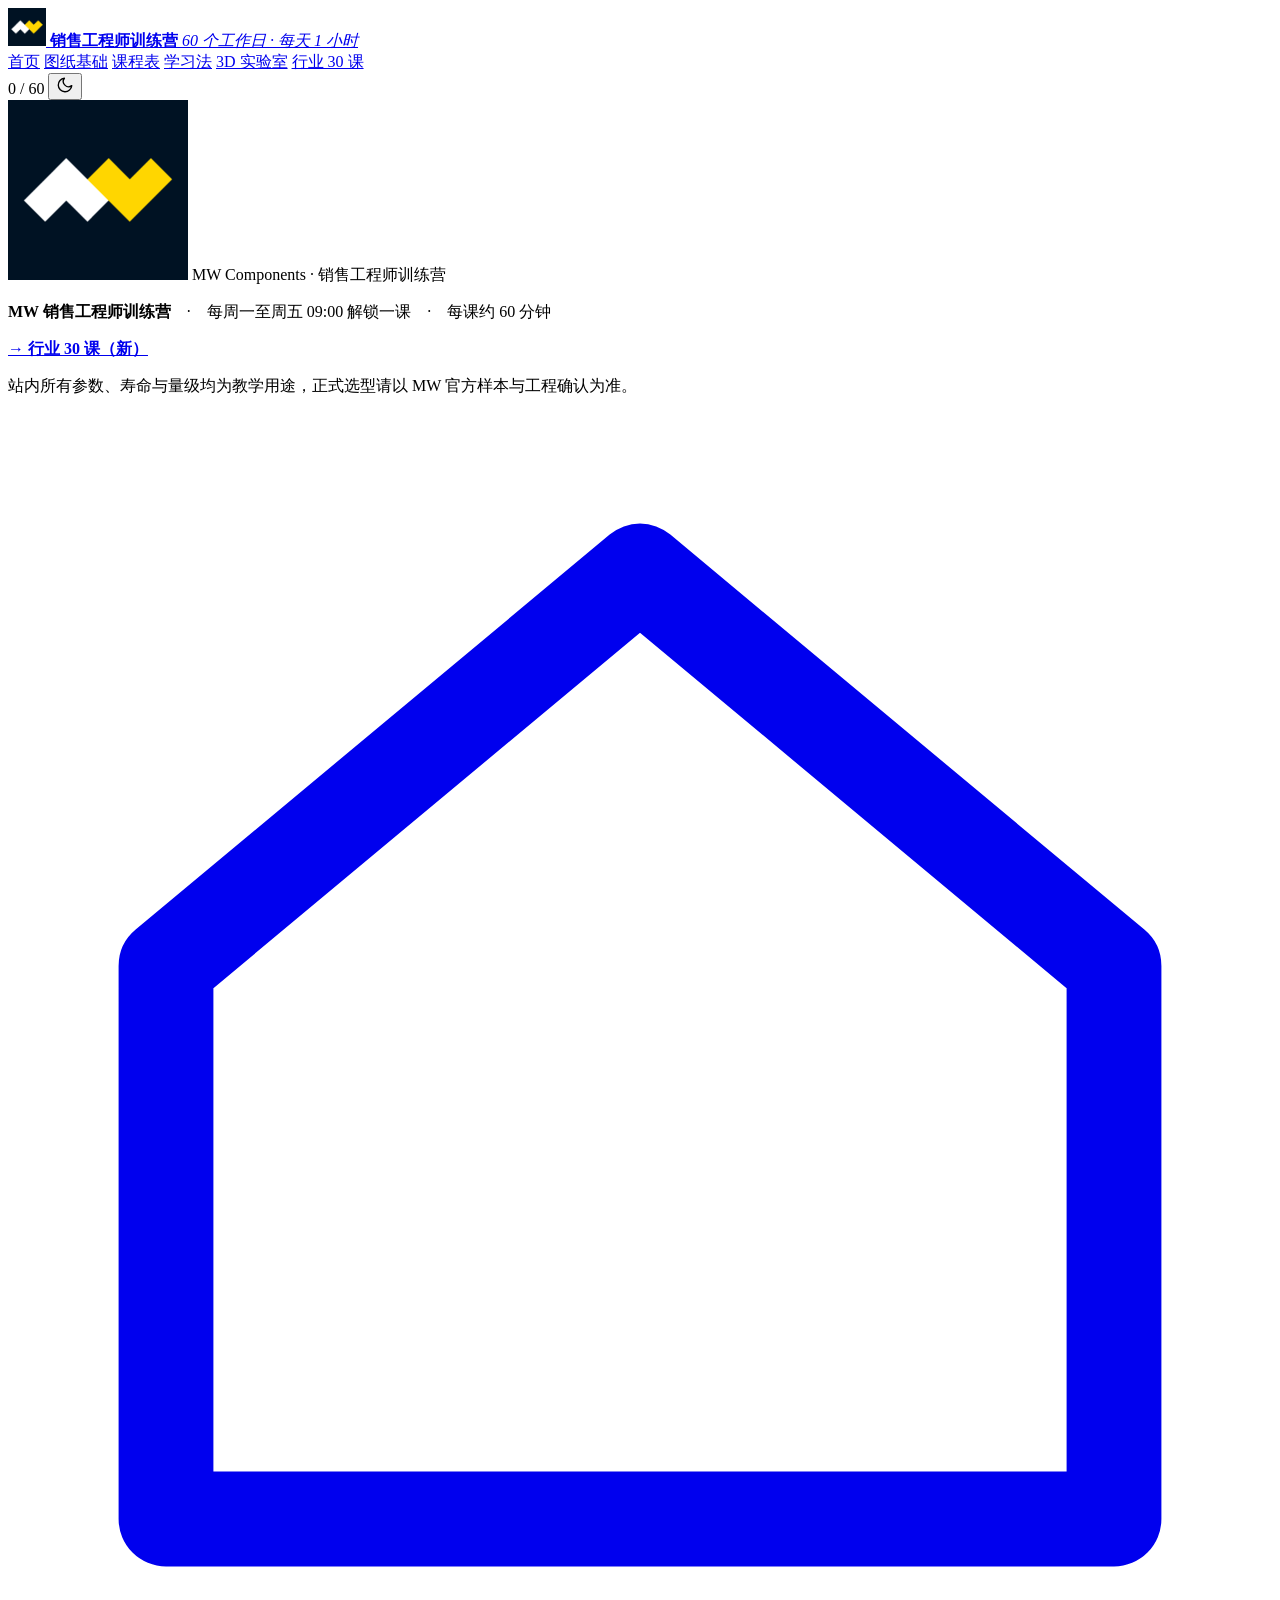
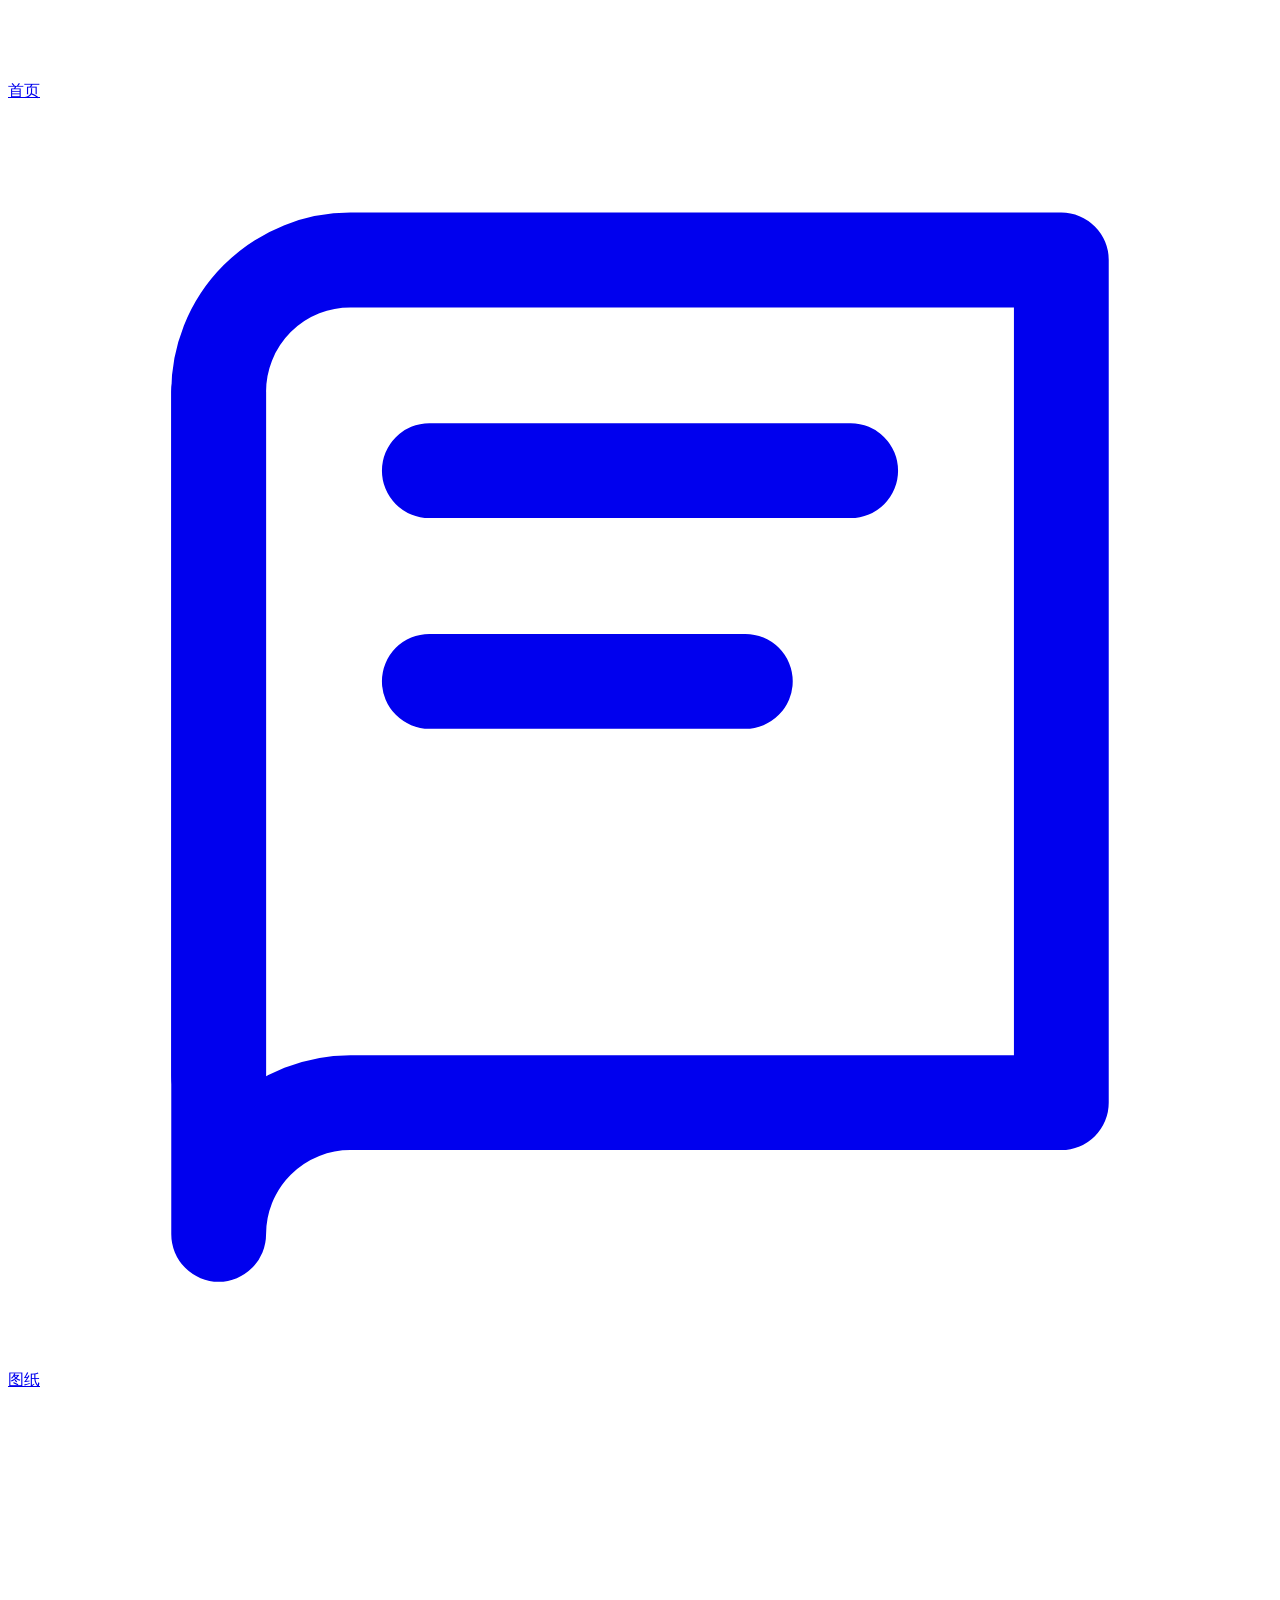
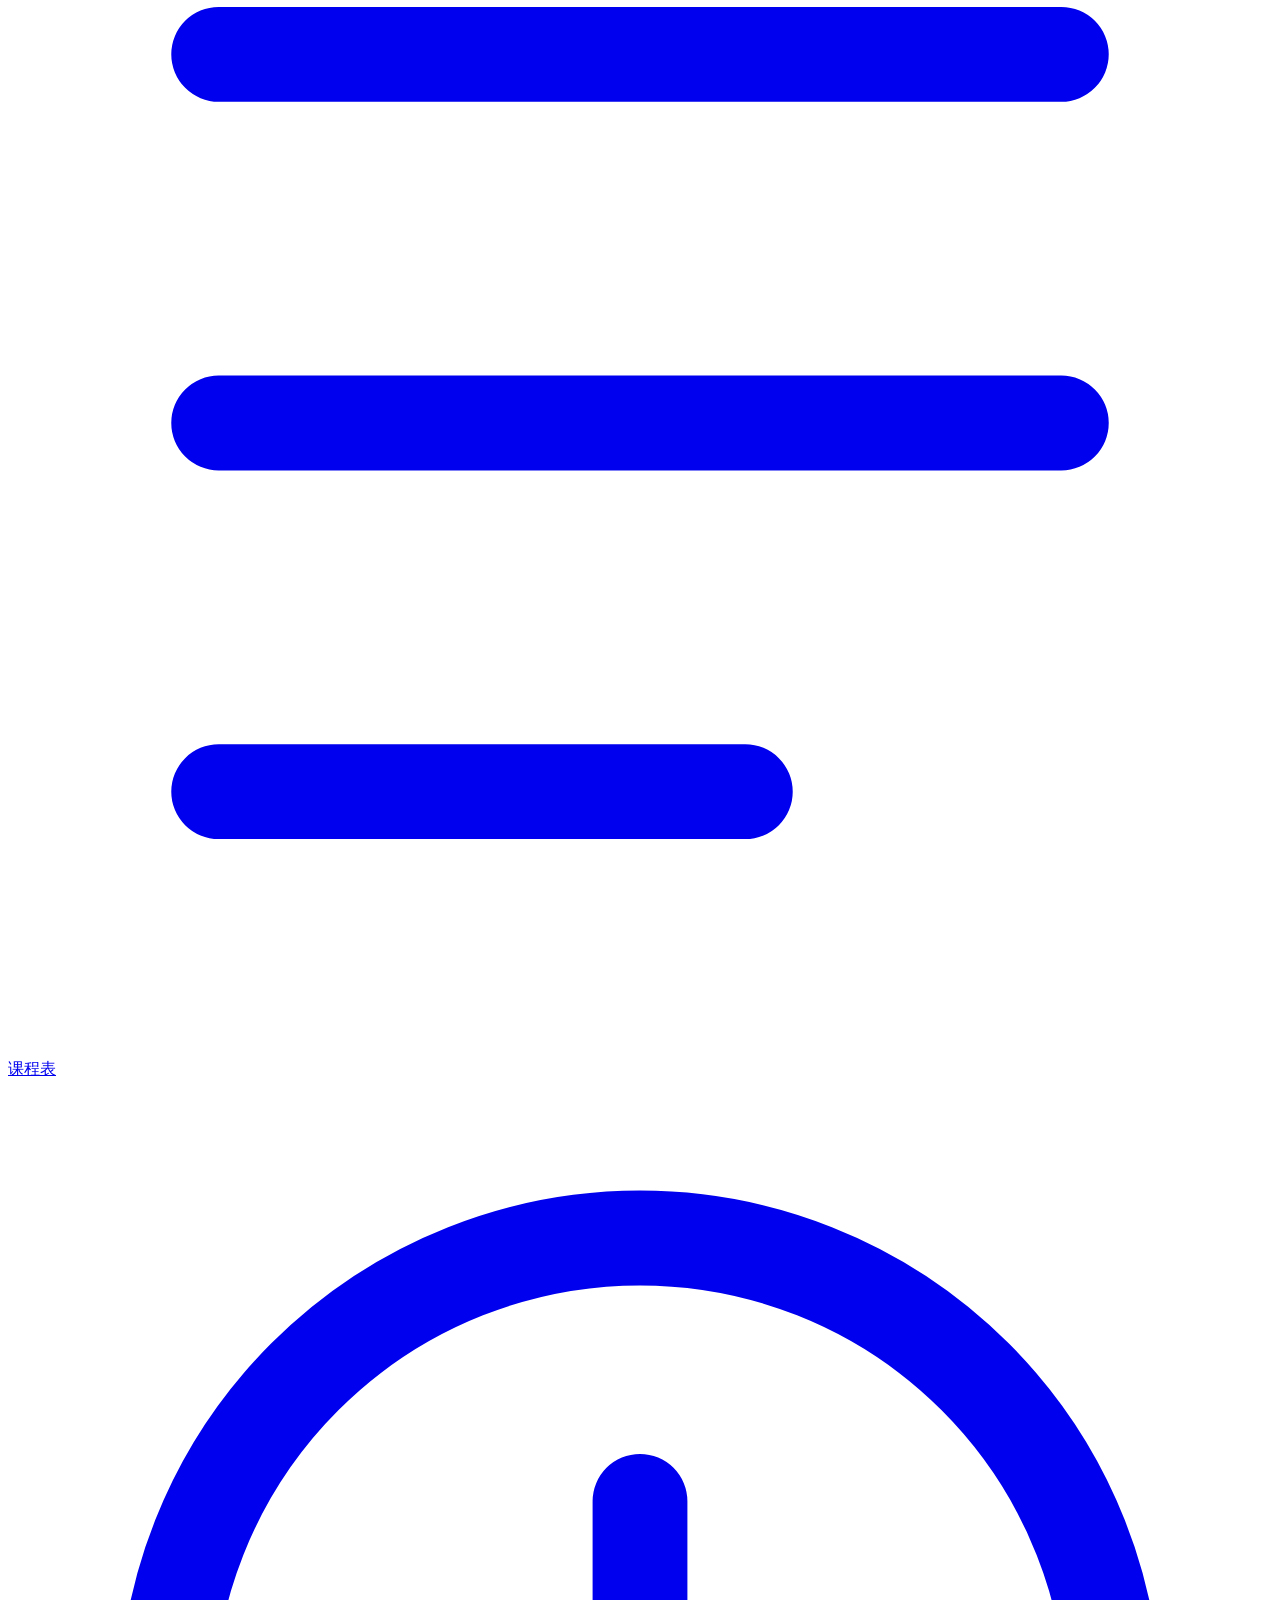
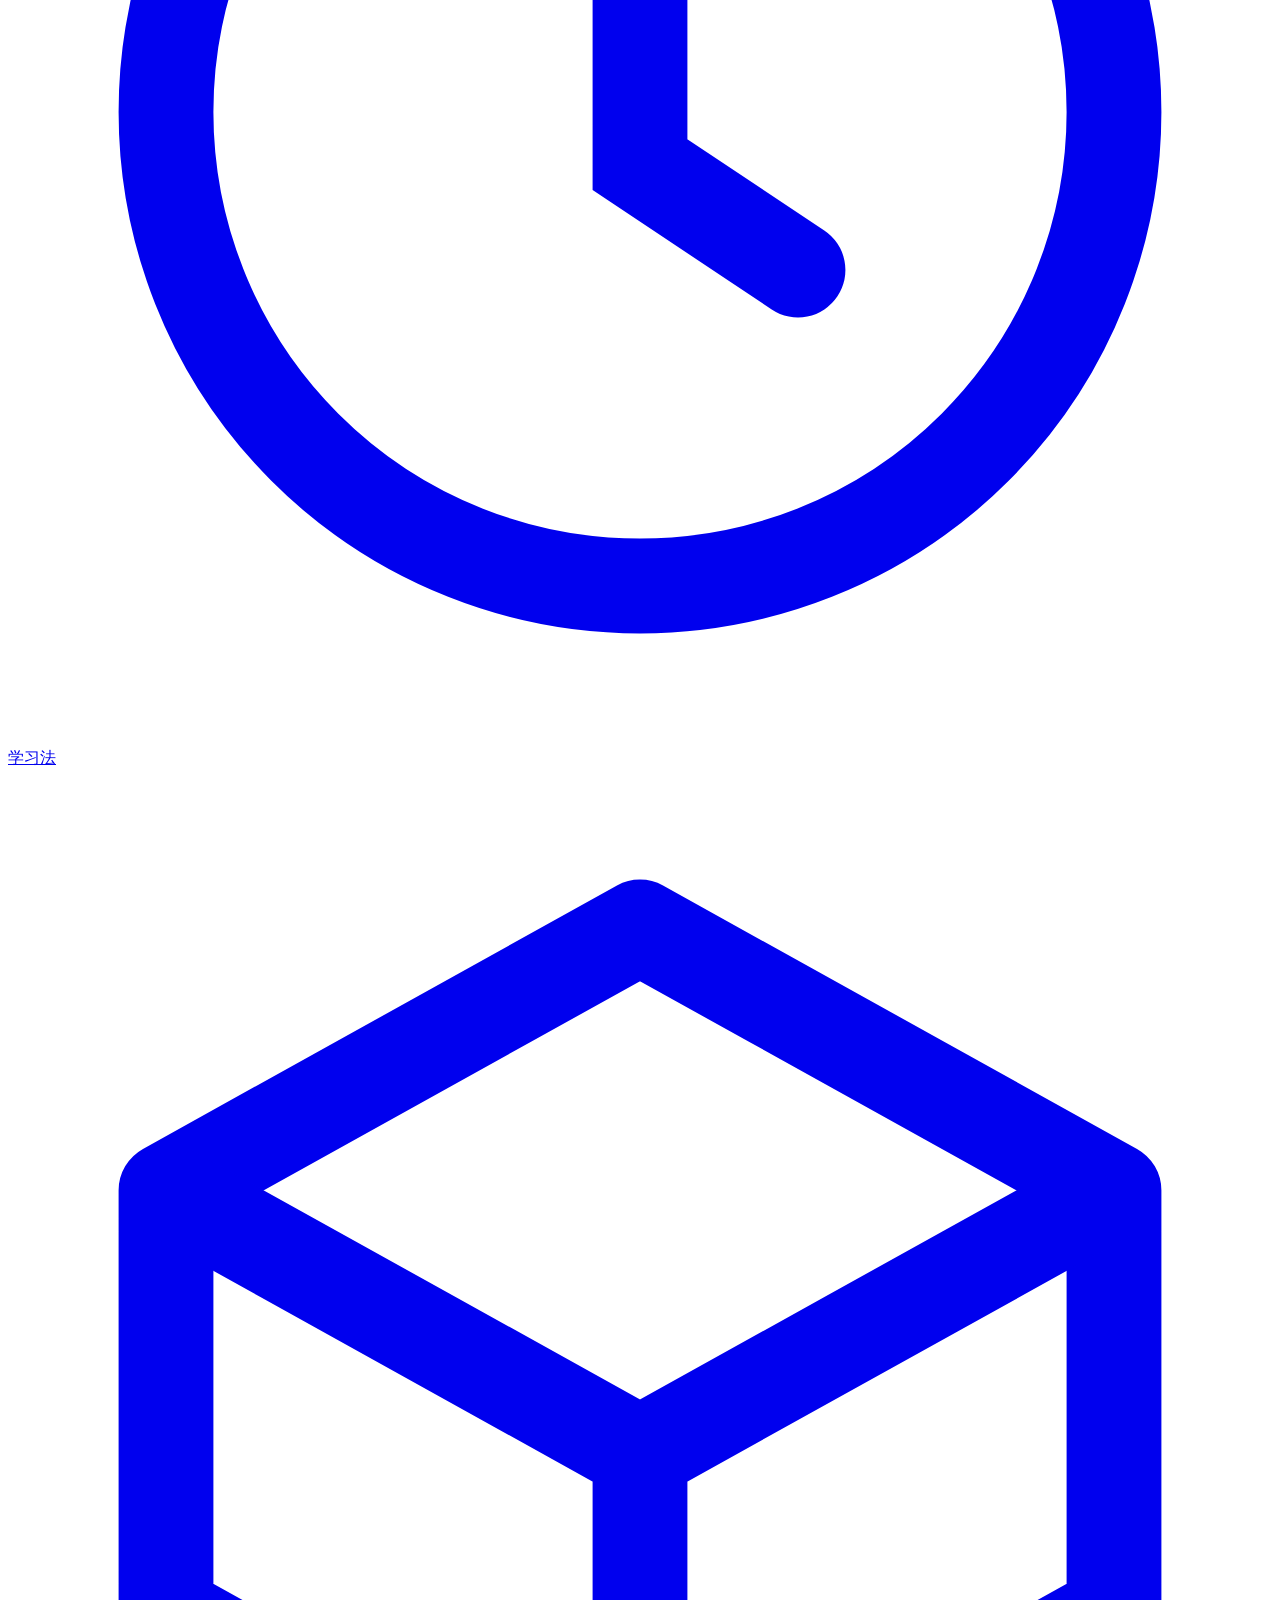
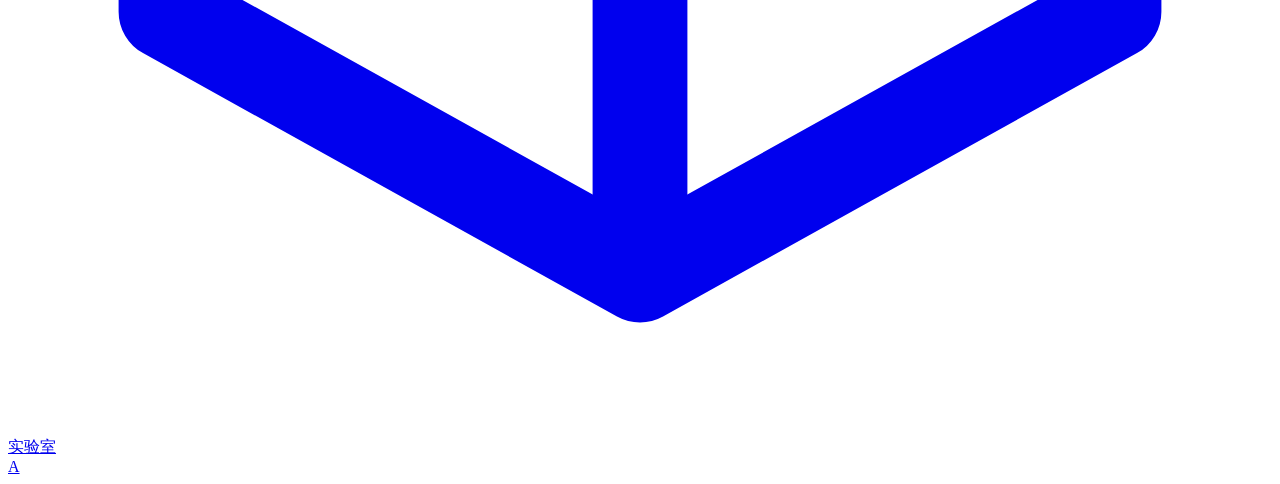
==== commit ec13acb1: "deploy: 训练营站点" ====
--- a/index.html
+++ b/index.html
@@ -1,103 +1,86 @@
-<!DOCTYPE html>
-<html lang="zh-CN"><head><meta charset="utf-8"><meta name="viewport" content="width=device-width,initial-scale=1">
-<title>MW 全才销售课 · 30 课看懂机械</title><style>
-:root{--max:1180px;--brand:#ffc400;--mw-yellow:#ffc400;--ink:#15171a;--ink-2:#31353b;--muted:#6b7280;--line:#e5e7eb;--panel:#fff;--panel-2:#f6f7f9;--bg:#f3f4f6}
-*{box-sizing:border-box}
-body{margin:0;background:var(--bg);color:var(--ink);font-family:"Microsoft YaHei","PingFang SC",system-ui,-apple-system,sans-serif;line-height:1.7}
-a{color:inherit}
-.wrap{display:grid;grid-template-columns:176px minmax(0,1fr);gap:30px;max-width:var(--max);margin:0 auto;padding:26px 22px 90px}
-.top{grid-column:1/-1;display:flex;justify-content:space-between;align-items:center;gap:12px;margin-bottom:2px}
-.brand{display:flex;align-items:center;gap:10px;text-decoration:none}
-.logo{width:34px;height:34px;border-radius:9px;background:#111;display:grid;place-items:center;color:var(--brand);font-weight:900;font-size:18px}
-.brand b{font-size:15px}
-.brand span:not(.logo){display:block;font-size:11px;color:var(--muted)}
-.badge{background:var(--brand);color:#111;font-weight:800;font-size:12px;padding:5px 10px;border-radius:999px}
-.aside{position:sticky;top:18px;align-self:start;border-right:1px solid var(--line);padding-right:14px;font-size:12.5px}
-.aside .t{font-size:13px;font-weight:800;margin:0 0 10px}
-.aside a{display:block;color:var(--muted);text-decoration:none;line-height:1.45;padding:4px 0}
-.aside a:hover{color:var(--ink)}
-.aside .back{color:var(--ink);font-weight:700;margin-bottom:12px}
-.main{min-width:0;max-width:900px}
-h1{font-size:clamp(28px,3.6vw,40px);line-height:1.22;margin:12px 0 8px;letter-spacing:-.4px}
-.sub{color:var(--muted);font-size:15px;margin:0 0 16px}
-.meta{display:flex;gap:8px;flex-wrap:wrap;margin:0 0 22px}
-.meta span{font-size:12px;background:#fff;border:1px solid var(--line);padding:5px 10px;border-radius:999px;color:var(--muted)}
-.art h2{font-size:22px;margin:32px 0 10px;border-left:4px solid var(--brand);padding-left:12px}
-.art h3{font-size:17px;margin:22px 0 8px}
-.art p{font-size:16px;line-height:1.9;color:var(--ink-2);margin:0 0 14px}
-.art li{font-size:15.5px;line-height:1.85;color:var(--ink-2);margin:6px 0}
-.art .box{border:1px solid var(--line);border-radius:14px;padding:15px 17px;margin:18px 0;background:#fff}
-.art .box.key{border-left:4px solid var(--brand);background:#fffdf3}
-.art table{width:100%;border-collapse:collapse;margin:16px 0;font-size:14px;table-layout:fixed}
-.art th,.art td{border:1px solid var(--line);padding:9px 10px;text-align:left;vertical-align:top;word-break:break-word}
-.art th{background:var(--panel-2);font-weight:700}
-.art th:first-child{width:16%}
-.art details{border:1px solid var(--line);border-radius:12px;padding:10px 14px;margin:8px 0;background:#fff}
-.art summary{cursor:pointer;font-weight:700}
-.hero{padding:40px 30px;border-radius:20px;background:linear-gradient(135deg,#111 0%,#1c1f24 60%,#2a2d33 100%);color:#fff;position:relative;overflow:hidden;margin-bottom:26px}
-.hero h1{color:#fff;max-width:720px}
-.hero p{color:rgba(255,255,255,.78);font-size:15px;max-width:640px}
-.hero .btn{display:inline-block;background:var(--brand);color:#111;text-decoration:none;font-weight:800;padding:11px 18px;border-radius:10px;margin-top:8px}
-.mods{display:grid;grid-template-columns:repeat(2,1fr);gap:14px}
-.mod{background:#fff;border:1px solid var(--line);border-radius:16px;padding:16px 18px}
-.mod h3{margin:0 0 4px;font-size:16px}
-.mod .n{font-size:12px;color:var(--muted);margin-bottom:10px}
-.mod a{display:block;text-decoration:none;color:var(--ink-2);font-size:13.5px;padding:5px 0;border-top:1px dashed var(--line)}
-.mod a:first-of-type{border-top:0}
-.mod a:hover{color:#111}
-.foot{grid-column:1/-1;border-top:3px solid var(--brand);margin-top:32px;padding-top:18px;color:var(--muted);font-size:12px}
-@media(max-width:900px){.wrap{display:block;padding:20px 15px 70px}.aside{display:none}.main{max-width:none}.mods{grid-template-columns:1fr}.hero{padding:28px 20px}}
-</style></head>
-<body><div class="wrap">
-<div class="top"><a class="brand" href="#/"><span class="logo">M</span><span><b>MW 全才销售课</b><span>30 课 · 按行业看懂机械</span></span></a><span class="badge">30 课</span></div>
-<aside class="aside"></aside><main class="main"></main>
-<div class="foot">MW Components · 销售工程师训练营　|　内容以机械原理与现场判断为主；具体参数、标准、价格以公司样本和客户图纸为准。</div>
-</div>
-<script>window.COURSE_DATA = {"modules":[{"id":"M1","name":"流体与能源","lessons":[1,2,3,4,5]},{"id":"M2","name":"半导体","lessons":[6,7,8,9,10]},{"id":"M3","name":"机床","lessons":[11,12,13,14,15]},{"id":"M4","name":"汽车与机器人","lessons":[16,17,18,19,20]},{"id":"M5","name":"造船与重工","lessons":[21,22,23,24,25]},{"id":"M6","name":"通用与销售","lessons":[26,27,28,29,30]}],"lessons":[{"id":1,"title":"泵站：从电机到密封的整条链","sub":"一台离心泵站漏水、振动、掉流量时，怎么从整机找到根因，而不是一件一件换零件。","body":"<p><strong>行业：</strong> 化工、水处理、电力、冶金循环水　<strong>建议时长：</strong> 60 分钟　<strong>自测：</strong> 8 题</p>\n<h2 id=\"s1\">一、现场场景</h2>\n<p>客户打电话来，语气不太好：循环水泵的机械密封一个月换了两套，采购已经怀疑密封件质量，要求换供应商。这是化工厂的公用工程站，两台泵一开一备，停一台还能撑，但每次换密封要办作业票、倒流程、联系工艺确认，维修班不愿意干。</p>\n<p>到现场先不看密封。看三处：出口阀开度只有三分之一，阀后压力表指针在量程前端小幅摆动；电机与泵的联轴器护罩内侧积着一层油泥，地脚螺栓旁塞了两片调整垫片，其中一片已经压出印子；吸入管上有一段软连接被拉得发白，管架与泵体之间没有可伸缩的支撑。</p>\n<p>再要维修记录：两次都只换密封，没有做联轴器对中，也没有测过振动。运行记录上，电流比铭牌值低一截，出口压力也低于设计值，操作工说“够用就行，开大了容易超压”。</p>\n<p>这是很典型的一类现场：客户把一个系统问题报成了零件问题。密封是最后漏水的那一件，却不是最早出问题的那一件。一个销售如果只按型号报价，第二次、第三次还会接到同一个投诉电话；如果能顺着这条链往回走，就有机会把一次密封订单变成一次轴系与管路的检查。</p>\n<h2 id=\"s2\">二、整机角色：谁在干什么</h2>\n<p>一台再普通的离心泵站，也不是“泵 + 电机”两件东西。把整机拆成角色，才看得清谁在替谁受过。</p>\n<table><thead><tr><th>角色</th><th>典型零件</th><th>负责什么</th><th>坏了会拖谁下水</th></tr></thead><tbody>\n<tr><td>动力</td><td>电机、变频器</td><td>提供转速与扭矩，决定启动特性</td><td>启动冲击直接传给联轴器和轴承</td></tr>\n<tr><td>传动</td><td>联轴器、皮带、增速箱</td><td>把扭矩传给泵轴，容忍少量偏差</td><td>对中差，轴承偏载，轴偏心，密封偏磨</td></tr>\n<tr><td>执行</td><td>叶轮、泵壳、导叶</td><td>对介质做功，把动能转成压力</td><td>汽蚀、磨损、堵塞，振动传遍整机</td></tr>\n<tr><td>支撑</td><td>泵轴、轴承、轴承箱、底座</td><td>让轴稳定旋转，承受径向力与轴向力</td><td>轴承一坏，轴下沉，密封腔变形</td></tr>\n<tr><td>密封</td><td>机械密封、填料、辅助冲洗</td><td>阻止介质沿轴漏出，带走摩擦热</td><td>干转、偏磨、冲洗不足，很快失效</td></tr>\n<tr><td>管路</td><td>吸入管、出口管、阀门、软接、膨胀节</td><td>把介质送进来、送出去，吸收位移</td><td>管道应力拉歪泵体，法兰张口，密封与轴承遭殃</td></tr>\n<tr><td>控制</td><td>压力表、流量计、联锁、回流阀</td><td>让泵在允许的工况点内运行</td><td>长期偏工况运行，一切下游件加速老化</td></tr>\n</tbody></table>\n<p>表中最后一列是这一课的重点：泵站里几乎没有“只坏自己”的零件。任何一个角色失效，都会沿轴系和管路把载荷传给邻居。销售要练的，是听到一个症状就能沿着这张表往上游走两步。</p>\n<h2 id=\"s3\">三、工作原理：能量、运动、介质怎么走</h2>\n<p>先看能量路径。电能进入电机，转成轴的机械能；联轴器把扭矩从电机轴送到泵轴；泵轴由两端轴承支撑，带着叶轮在泵壳里旋转；叶轮叶片把介质甩向出口，速度升高，泵壳的蜗道逐渐扩大，把速度转成压力；压力推动介质经过出口管、阀门、换热器，再回到系统。整条路径上，任何一处阻力或偏差，都会改变泵实际工作的那一点。</p>\n<p>再看受力。单吸叶轮两侧压力不一样，出口侧压力高，入口侧压力低，于是有一个指向入口方向的轴向推力。这个力通常由平衡孔、背叶片、或者推力轴承来承担。泵在小流量运行时，蜗壳隔舌附近的压力分布更不均匀，径向力明显增大。这就是为什么“出口阀关小了用”看起来省事，实际让轴和轴承长期处在偏载状态。</p>\n<p>第三个机制是汽蚀。泵入口的介质压力如果降到当地温度下的汽化压力附近，液体开始产生气泡；气泡随液流进入叶轮入口的高压区，迅速溃灭，产生局部冲击。表现为噪声、振动、流量和扬程下降，叶轮入口表面出现海绵状的点蚀。它不是泵的材质问题，而是入口条件问题：吸上高度太大、吸入管太细太长、过滤器堵塞、介质温度偏高、或者入口阀没全开。</p>\n<p>第四个机制是密封如何工作。机械密封靠一对光滑的端面贴合：动环随轴转，静环固定在压盖上，两端面之间维持一层极薄的液膜。这层膜既润滑又承载，厚度只有微米量级。液膜靠介质本身或者外部冲洗液维持，同时把摩擦热带走。所以密封怕三件事：一是干转，泵抽空后几秒钟端面就可能烧毁；二是偏磨，轴偏心或压盖歪斜使端面受力不均；三是介质带颗粒或冲洗不足，颗粒进入端面拉出沟槽。</p>\n<p>第五个机制在管路与支撑上。管道不是“接上就行”的附件。热膨胀、设备沉降、法兰强行对口，都会在泵体上留下持续的外力和弯矩。泵体一变形，密封腔跟着变形，端面就不平了；底座如果灌浆空鼓或者只有三个角受力（现场叫软脚），拧紧地脚螺栓时泵体就被拧扭，轴承和密封同时受损。</p>\n<p>把五个机制放在一起看：能量路径决定泵在哪个工况点工作，受力决定轴承和轴活多久，汽蚀决定叶轮和振动，密封膜决定漏不漏，管路支撑决定前面四项是否被额外加压。这就是“整机视角”的技术底子。</p>\n<h2 id=\"s4\">四、关键配合与失效链</h2>\n<p><strong>链一：对中差 → 轴承偏载发热 → 轴偏心 → 密封偏磨 → 漏水。</strong></p>\n<p>根因通常不在泵，而在安装与运行：联轴器对中没做、底座下沉、管道硬拉、或者检修后回装没复查。症状是轴承座温度偏高、振动值上升、密封先渗后漏，漏点集中在压盖下方。最容易被误判成“密封质量差”，于是换更贵的密封，几个月后再坏一次。判断方法很直接：拆下联轴器检查弹性块是否有偏磨痕迹，用对中工具复测，看轴承游隙。</p>\n<p><strong>链二：吸入侧阻力大 → 入口压力不足 → 汽蚀 → 叶轮点蚀与振动 → 轴承、密封连带失效。</strong></p>\n<p>根因常在系统：过滤器长期没洗、吸入管口径偏小、软接被吸扁、介质温度升高、或者两台泵共用一根吸入母管抢水。症状是泵体噪声像“碎石流动”、流量表指针抖动、出口压力上不去、电流偏低。最容易被误判成“泵选小了”，于是换大泵，结果入口条件更差，汽蚀更严重。</p>\n<p><strong>链三：管道应力或软脚 → 泵体变形 → 密封腔与轴承座不同心 → 端面偏磨 + 轴承偏载 → 短期内重复失效。</strong></p>\n<p>根因是安装：法兰强行对口、支架缺失、灌浆不实、地脚垫片层数过多。症状是“修完就好、开机几天又漏”，而且每次拆开都能看到端面接触印子偏在一侧。最容易被误判成“维修工艺不好”，实际是每次都在同一个变形状态下回装。</p>\n<p>三条链有一个共同点：客户看到的是最后一个症状，销售要问的是最前面的条件。链条画出来，客户才会承认“这个问题不是换个件能解决的”。</p>\n<h2 id=\"s5\">五、现场判断：五步缩小范围</h2>\n<p><strong>看。</strong> 先看漏点位置：压盖下方滴漏多半是端面或辅助密封；压盖与泵体结合面渗漏多半是垫片或密封腔变形；轴承箱油封渗油说明油位或温度有问题。再看地脚：垫片是否超过两三层、有没有压印不均、底座与基础之间有没有缝隙。看管路：法兰是否明显错口、支架是否脱空、软接是否被拉伸或吸扁。看冲洗管：是否接反、是否断流、过滤器是否发黑。</p>\n<p><strong>摸。</strong> 在安全前提下摸轴承座和泵体：同型号两台泵对比温度，温差明显的一台通常润滑或对中出了问题。摸出口管和密封压盖，压盖烫手说明冲洗不足或端面在干磨。摸底座与基础接缝，有油渗出说明长期微振。</p>\n<p><strong>听。</strong> 轴承的“嗡嗡”多是润滑不足，“咔哒”或“咯噔”是滚道有伤；泵体里的“咔咔”像石子流动，多半是汽蚀；皮带传动的尖叫声是打滑。听的时候要区分位置，用螺丝刀抵住轴承座听比站在旁边听准确得多。</p>\n<p><strong>测。</strong> 进出口压力、电流、流量三项对照铭牌和运行记录，判断实际工况点偏在哪一侧；测振动速度有效值，同一测点做趋势比单次读数更有意义；测轴承温度；有条件时测密封压盖处的冲洗液流量和温度。</p>\n<p><strong>问。</strong> 问四件事：这台泵一天启停几次、启动时管道里有没有水；有没有抽空过；介质温度、含固量、是否加药；上一次维修到底做了什么，是只换件还是做了对中与找正。第四个问题最有价值，很多重复失效的答案就在维修记录里。</p>\n<p>五步走完，一般能落到三类结论：泵本身的问题、安装与管路的问题、运行工况的问题。三类对应的报价完全不同。</p>\n<h2 id=\"s6\">六、销售追问：把技术变成订单</h2>\n<p><strong>1. 介质是什么，温度多少，含固量大概多少，有没有加药？</strong> 这决定密封型式、端面材质和冲洗方案。含颗粒的介质用普通端面很快拉伤，需要考虑外冲洗或者更耐磨的端面组合。问的时候不要只问“水”，循环水、脱盐水、含盐污水对密封是三种东西。</p>\n<p><strong>2. 泵入口是什么条件：吸上还是倒灌，吸入管多粗多长，过滤器多久清一次？</strong> 这是在判断汽蚀风险。客户答“从来没洗过”时，你基本可以确定现场有汽蚀，密封和叶轮的寿命都会被拖短。</p>\n<p><strong>3. 平时出口阀开多大，是靠节流调流量还是变频？</strong> 这是在判断工况点。长期小开度节流，径向力大、介质温升、密封腔压力高，是重复失效的常见背景。</p>\n<p><strong>4. 一天启停几次，有没有软启动或变频，有没有抽空保护？</strong> 启动瞬间的冲击和抽空是密封的两个主要杀手。没有保护的项目，卖再好的密封也只是延长一点更换周期。</p>\n<p><strong>5. 上次维修是谁做的，换件之后有没有做对中、测振动？备件是常备还是临时采购？</strong> 前半句判断重复失效的根因，后半句判断商务：常备件的客户在意一致性和交期，临时采购的客户在意当天能不能拿到货。</p>\n<p><strong>6. 这台泵停机一天，损失大概是什么量级？</strong> 这个问题不是套话。答案决定了客户愿意为“减少非计划停机”付多少钱，也决定你是报一个密封，还是报一套含对中服务、备件包、冲洗改造的方案。</p>\n<p>追问的顺序有讲究：先工况（介质、入口、运行点），再结构（密封型式、联轴器、管路），最后商务（备件、停机损失、交期）。顺序反了，客户会把你当成询价机器人。</p>\n<h2 id=\"s7\">七、常见误判与边界</h2>\n<p><strong>误判一：漏就是密封的问题。</strong> 密封是执行件，不是根因件。轴偏、腔体变形、干转、冲洗不足，都会让新密封在几周内失效。只换密封而不动上游，等于把症状按下去。</p>\n<p><strong>误判二：流量不足就换大泵。</strong> 流量不足可能是过滤器堵、入口阀未全开、叶轮磨损、出口管路阻力大。换大泵往往让入口条件更差，汽蚀更严重，能耗也更高。</p>\n<p><strong>误判三：振动大就是泵不平衡。</strong> 泵站振动的主要来源依次是：对中、汽蚀、管道与底座、轴承、最后才是叶轮不平衡。顺序搞反，会反复做动平衡却解决不了问题。</p>\n<p><strong>边界一：不要承诺寿命数字。</strong> 密封寿命取决于介质、温度、冲洗、启停频次和安装质量，同一型号在不同现场可以差一个数量级。可以说“在这个工况下通常能到多久”，但必须写“按样本与工况确认”。</p>\n<p><strong>边界二：不要替客户改管路。</strong> 管道应力、支架、灌浆属于安装与土建范围。你可以指出问题、给建议，但改造方案要由客户或设计院确认。</p>\n<p><strong>边界三：涉及防爆、剧毒、高温介质时请工厂技术介入。</strong> 这些场合的密封选型涉及标准符合性和安全联锁，销售不应自行判断。</p>\n<h2 id=\"s8\">八、本课总结卡</h2>\n<table><thead><tr><th>格子</th><th>内容</th></tr></thead><tbody>\n<tr><td>整机角色</td><td>动力、传动、执行、支撑、密封、管路、控制，七个角色互相传载</td></tr>\n<tr><td>核心原理</td><td>能量沿轴与介质传递；轴向力与径向力由支撑承担；密封靠微米级液膜工作</td></tr>\n<tr><td>头号失效</td><td>对中差与安装应力导致轴承偏载、轴偏心，最后表现为密封漏</td></tr>\n<tr><td>现场信号</td><td>压盖下方滴漏、轴承座温差、石子流动声、电流偏低、垫片层数过多</td></tr>\n<tr><td>销售话术</td><td>“这个漏不是密封造成的，我帮你看这条链断在哪一段。”</td></tr>\n<tr><td>边界</td><td>不承诺寿命数字，不改客户管路，防爆与剧毒介质请工厂介入</td></tr>\n</tbody></table>\n<h2 id=\"s9\">九、自测（8 题）</h2>\n<ol><li>客户说机械密封一个月换两套，最先应该怀疑什么？</li></ol>\n<p>A. 密封件材质不合格 B. 轴是否偏心、轴承是否磨损、对中是否做过 C. 电机功率是否偏大 D. 泵壳是否锈蚀 <strong>答案：B。</strong> 密封漏通常是轴系与安装问题的最后症状。</p>\n<ol><li>单吸离心泵在小流量运行时，下列哪项会明显增大？</li></ol>\n<p>A. 轴向推力消失 B. 蜗壳隔舌附近的径向力 C. 入口压力 D. 密封液膜厚度 <strong>答案：B。</strong> 偏工况运行使压力分布不均，径向力上升。</p>\n<ol><li>汽蚀的根因通常在哪一侧？</li></ol>\n<p>A. 出口管路阻力 B. 入口条件：吸上高度、管径、过滤器、介质温度 C. 电机转速 D. 底座刚度 <strong>答案：B。</strong> 入口压力降到汽化压力附近才会产生气泡。</p>\n<ol><li>机械密封的液膜起什么作用？</li></ol>\n<p>A. 只起冷却作用 B. 润滑并承载，同时带走摩擦热 C. 防止电机进水 D. 提高泵的扬程 <strong>答案：B。</strong> 微米级液膜同时承担润滑、承载与散热。</p>\n<ol><li>底座“软脚”会直接造成什么？</li></ol>\n<p>A. 电机绝缘下降 B. 拧紧地脚时泵体变形，轴承与密封腔不同心 C. 流量自动增大 D. 密封冲洗中断 <strong>答案：B。</strong> 四点不同时受力，泵体被拧扭。</p>\n<ol><li>现场听到泵体里有“碎石流动”的声音，最可能是？</li></ol>\n<p>A. 轴承缺油 B. 汽蚀 C. 联轴器松动 D. 皮带打滑 <strong>答案：B。</strong> 气泡溃灭的噪声类似石子流动。</p>\n<ol><li>销售追问的正确顺序是？</li></ol>\n<p>A. 价格、交期、型号 B. 工况、结构、商务 C. 型号、价格、工况 D. 交期、工况、结构 <strong>答案：B。</strong> 先弄清运行条件，再谈结构与商务。</p>\n<ol><li>下列哪句话不适合对客户说？</li></ol>\n<p>A. “这个型号在这个工况下通常能用多久，需要按样本确认。” B. “我保证这套密封至少用两年。” C. “我建议先复测对中，再决定换什么。” D. “冲洗水断流的话，端面几秒钟就可能损坏。” <strong>答案：B。</strong> 寿命受工况与安装影响，不能给保证值。</p>\n<h2 id=\"s10\">十、现场作业</h2>\n<p>找一台正在运行的离心泵，做三件事。</p>\n<p>第一，拍四张照片：整机全貌（含底座与地脚）、联轴器护罩内部、密封压盖与冲洗管、吸入管与支架。</p>\n<p>第二，画一条失效链：假设这台泵的对中偏差超标，按顺序写出会依次影响哪些零件、每个零件会出现什么症状，至少写到密封为止。</p>\n<p>第三，问操作工三个问题并记录原话：这台泵一天启停几次；上一次密封更换时有没有做对中；出口阀平时开多大。回到办公室，把答案和你画的链对一遍，看现场证据支持哪一条链。</p>","toc":[["s1","一、现场场景"],["s2","二、整机角色：谁在干什么"],["s3","三、工作原理：能量、运动、介质怎么走"],["s4","四、关键配合与失效链"],["s5","五、现场判断：五步缩小范围"],["s6","六、销售追问：把技术变成订单"],["s7","七、常见误判与边界"],["s8","八、本课总结卡"],["s9","九、自测（8 题）"],["s10","十、现场作业"]]},{"id":2,"title":"风机与冷却塔：空气侧的整机链","sub":"风量不够、水温降不下来、风机轴承老坏——问题常常不在风机本身，而在塔、风道与运行方式。","body":"<p><strong>行业：</strong> 化工、制药、商业建筑、数据中心、电力　<strong>建议时长：</strong> 60 分钟　<strong>自测：</strong> 8 题</p>\n<h2 id=\"s1\">一、现场场景</h2>\n<p>夏天最热的那两周，一家制药厂的洁净空调报“车间温度压不住”。先去屋顶看冷却塔：三台方形横流塔，两台运行一台备用，塔顶风机转速听上去不满，皮带罩内有黑色粉末，风筒内壁挂着一层水垢；填料下半段发黑，布水槽有几个孔明显水量偏小；集水盘补水阀一直在小流量补水，说明有飘水或者泄漏。</p>\n<p>再看运行记录：冷却水出水温度比设计值高，冷凝器进出水温差偏小——这个组合很说明问题，温差小意味着水量够但换热面上有污垢，或者水温整体被抬高。风机电流比额定值低，变频器长期跑在四十赫兹上下。</p>\n<p>客户的说法是“风机不行了，风量不够”。但现场的证据指向三个方向：皮带传动效率下降、填料与布水不均导致的有效换热面积减少、以及变频长期低频运行让实际风量偏离设计点。只换一台风机，水温不会回到设计值。</p>\n<p>这一课就讲这种“空气侧”的系统：风机只是链条中的一环，塔体、填料、布水、风道、控制方式都在决定最终结果。</p>\n<h2 id=\"s2\">二、整机角色：谁在干什么</h2>\n<table><thead><tr><th>角色</th><th>典型零件</th><th>负责什么</th><th>坏了会拖谁下水</th></tr></thead><tbody>\n<tr><td>动力</td><td>电机、变频器</td><td>提供转速，决定风量的粗调范围</td><td>低频长期运行，风量不足，水温整体抬高</td></tr>\n<tr><td>传动</td><td>皮带与带轮、减速机、联轴器</td><td>把转速降到风机需要值并传扭矩</td><td>张力不足打滑，风量掉，皮带磨粉，轴承偏载</td></tr>\n<tr><td>执行</td><td>风机叶轮、叶片、风筒</td><td>产生压头，推动空气穿过填料</td><td>积垢或不平衡，振动传到轴承与塔架</td></tr>\n<tr><td>支撑</td><td>轴承箱、塔架、基础、减振器</td><td>承受叶轮重量与气动推力</td><td>塔架腐蚀或基础松动，整机振动放大</td></tr>\n<tr><td>密封</td><td>轴承油封、减速机油封</td><td>保住润滑油，挡住雨水与粉尘</td><td>漏油后油位下降，齿轮与轴承烧毁</td></tr>\n<tr><td>风路</td><td>进风百叶、填料、收水器、风筒</td><td>分配空气、完成换热、减少飘水</td><td>填料堵塞或布水不均，换热面积实际减少</td></tr>\n<tr><td>水路</td><td>布水槽、喷头、集水盘、补水阀</td><td>把水均匀铺到填料表面</td><td>布水偏流，局部干区，出水温度升高</td></tr>\n<tr><td>控制</td><td>温度传感器、变频、振动开关</td><td>按出水温度调节风量</td><td>控制逻辑不合理，长期低频或频繁启停</td></tr>\n</tbody></table>\n<p>这张表里，真正决定“水温能不能降下来”的是风路与水路的配合，而不是风机单体的风量标称值。销售如果只报风机型号，很难解释为什么换了风机水温还是高。</p>\n<h2 id=\"s3\">三、工作原理：能量、运动、介质怎么走</h2>\n<p>风机的任务是把空气从塔的进风面吸进来，穿过填料，把热量带走，再从风筒排出去。它提供的压头要克服三部分阻力：进风百叶与填料的阻力、收水器的阻力、风筒与出口的阻力。风量由风机性能曲线与系统阻力曲线的交点决定。填料结垢、百叶堵塞、收水器变形，都会让系统阻力曲线上移，交点左移，风量下降——这时候风机本身可能完全正常。</p>\n<p>风机的风量、压头与功率随转速变化有明显的规律：风量大致与转速成正比，压头与转速的平方成正比，轴功率与转速的三次方成正比。这个关系解释了两件事。第一，变频降速省电非常显著，因为功率按三次方下降；第二，降速运行时风量也按比例下降，如果塔的热负荷没变，出水温度就会上升。很多现场长期跑低频，电费好看了，水温却一直贴着上限，遇到高温天气就没有余量。</p>\n<p>传动环节值得单独说。皮带传动靠摩擦力传扭矩，张力不够就打滑，打滑损失直接表现为风机转速下降和皮带磨粉；张力过大则轴承承受额外径向载荷，轴承寿命缩短。带轮不对齐会让皮带偏磨，一侧磨得快。减速机传动的关注点不同：油位、油质、油温、以及输出轴的密封。减速机漏油到油位以下，齿轮先出现点蚀，然后是轴承，最后是整机振动。</p>\n<p>冷却塔的换热机理分两部分：一部分是水与空气的显热交换，一部分是水蒸发吸收汽化潜热。后者占大头。所以冷却塔的极限是空气的湿球温度，而不是干球温度。这解释了一个常见误解：天气很热但很干燥时，塔的出水温度仍可能不错；天气闷湿时，即使气温不高，水温也降不下来。选型和运行评估必须用湿球温度，不能用气温。</p>\n<p>布水与填料决定“有效换热面积”。水如果从几个孔集中流下，填料局部水膜过厚，空气走阻力小的通道，形成偏流；填料下部干区则完全没有参与换热。表面看填料面积够，实际有效面积可能少了两三成。收水器的作用是挡住被气流带走的水滴，收水器变形或堵塞，飘水率上升，补水阀就会长期小流量补水——这是现场一个很好的旁证。</p>\n<p>最后是控制。以出水温度为目标调节风机转速，逻辑上没问题，但要注意两点：一是低频运行时的风量下限，二是多台塔并联时的均衡。常见的问题是传感器装在回水干管上，响应滞后，变频器频繁升降频，风机与皮带反复受冲击。</p>\n<h2 id=\"s4\">四、关键配合与失效链</h2>\n<p><strong>链一：皮带张力不足 → 打滑 → 风机转速下降 → 风量不足 → 出水温度升高 → 冷机高压报警 → 生产降负荷。</strong></p>\n<p>根因多为安装与维护：皮带初期伸长后没有复紧、带轮不对齐、环境温度高加速老化。症状是皮带罩内有黑色粉末、运行时有尖叫声、风机电流偏低、塔出水温度随气温升高快速逼近上限。最容易被误判成“风机选小了”或者“填料不行了”，于是换风机或换填料，皮带依旧松着。</p>\n<p><strong>链二：布水不均 + 填料结垢 → 有效换热面积减少 → 出水温度偏高 → 运行人员提高水量或加开备用塔 → 水泵能耗上升、塔内流速增大 → 飘水与结垢进一步加剧。</strong></p>\n<p>根因是水质管理与布水系统维护：加药不稳定、补水硬度高、喷头堵塞、布水槽水平度偏差。症状是填料局部发黑或长青苔、塔顶飘水、集水盘补水频繁、冷凝器温差偏小。最容易被误判成“冷却塔能力不够，需要扩容”，扩容投资大，而真实原因是有效面积被浪费。</p>\n<p><strong>链三：叶片积垢或不平衡 → 振动增大 → 轴承与减速机承受交变载荷 → 油封磨损漏油 → 油位下降 → 齿轮与轴承烧毁 → 风机抱死。</strong></p>\n<p>根因是长期运行与环境：叶片表面结垢、叶片角度不一致、叶片紧固件松动。症状是振动随运行时间上升、轴承箱温度升高、油封处渗油、地面有油迹。最容易被误判成“轴承质量差”，换轴承后不做动平衡，几个月后再坏。</p>\n<p>三条链的共同逻辑：空气侧与水侧的偏差会互相放大。风量不足让水温升高，水温升高让结垢加快，结垢又让风量进一步不足。销售要做的，是判断这条循环从哪一点开始。</p>\n<h2 id=\"s5\">五、现场判断：五步缩小范围</h2>\n<p><strong>看。</strong> 看皮带：罩内是否有黑色粉末、皮带背面是否有裂纹、带轮是否在同一平面。看叶片：表面是否结垢、角度是否一致、紧固件有无锈迹。看填料：颜色是否均匀、下部有无干区、有无破损塌陷。看布水槽：各孔水量是否接近、槽体是否水平。看集水盘：补水阀开度、水面有无泡沫。看基础与塔架：地脚是否锈蚀、减振器是否压扁。</p>\n<p><strong>摸。</strong> 摸轴承箱与减速机外壳温度，和另外两台对比；摸塔架立柱，振动明显的一台要重点查。摸皮带罩，温度异常高说明打滑。注意不要在风机未完全停稳时靠近旋转部件。</p>\n<p><strong>听。</strong> 皮带尖叫是打滑；轴承“咕噜”声是润滑不足或滚道伤；叶片扫风的“呼呼”声如果出现周期性节奏，多半是叶片角度不一致或积垢不均；减速机有金属撞击声要立即停机检查。</p>\n<p><strong>测。</strong> 测风机电流与变频频率，换算实际转速；测塔进出水温差与逼近度（出水温度与湿球温度之差）；测风速或风量，与设计值对比；测振动速度有效值并做趋势；测补水量，判断飘水与泄漏。</p>\n<p><strong>问。</strong> 问四件事：设计工况的进塔水温、出水温度、湿球温度是多少；变频平时跑多少赫兹，为什么这么设；皮带多久换一次、换的时候有没有对齐带轮；水质加药由谁负责、多久排污一次。</p>\n<p>这五步能区分三类问题：机械类（皮带、轴承、动平衡）、水力类（布水、填料、水质）、控制类（变频策略、传感器位置）。三类问题的报价内容完全不同。</p>\n<h2 id=\"s6\">六、销售追问：把技术变成订单</h2>\n<p><strong>1. 这座塔的设计工况是什么：进塔水温、出水温度、湿球温度各是多少？现在实际跑出来差多少？</strong> 这是在建立基准。没有这三个数，任何“风量不够”的判断都是感觉。逼近度是最有用的单一指标，它把水质、填料、风量三个因素合在一起反映出来。</p>\n<p><strong>2. 风机是皮带传动还是减速机传动，皮带多久换一次，带轮对过吗？</strong> 皮带传动的现场，一半以上的“风量不足”来自张力和对中；减速机传动的现场，重点转向油品与油位。问这一句，能立刻把排查方向分开。</p>\n<p><strong>3. 变频平时跑多少赫兹，是手动固定还是自动跟踪出水温度？</strong> 长期低频运行是常见现象，客户往往认为“省电就是对的”。你要判断的是：在当前热负荷下，这点风量还有没有余量。</p>\n<p><strong>4. 循环水的补水水源是什么，加药和排污谁在做，多久清洗一次填料？</strong> 这决定结垢与生物黏泥的风险。回答含糊的项目，出水温度迟早出问题，而且问题会以“风机不行”的形式出现。</p>\n<p><strong>5. 一台塔停机的代价是什么：是降负荷生产，还是必须停线？备用塔能不能顶上？</strong> 这决定客户对“可用性”的支付意愿。能降负荷的客户更在意能耗与维护成本；不能停线的客户更在意备件在库和响应速度。</p>\n<p><strong>6. 备件现在怎么备：皮带、轴承、油封是常备还是坏了再买？上次停机到恢复用了多久？</strong> 这是在判断服务机会。风机类设备的备件金额不大，但停机影响大，常备件包与快速响应往往比单价更有说服力。</p>\n<h2 id=\"s7\">七、常见误判与边界</h2>\n<p><strong>误判一：水温高就是风机风量不够。</strong> 风量只是三个变量之一，另外两个是填料有效面积和水质。逼近度高而风量正常，问题在水侧；风量明显偏低而水温均匀偏高，问题在风机或传动。</p>\n<p><strong>误判二：变频低频一定省电又没问题。</strong> 省电是真的，风量下降也是真的。低频运行要留出高温天气的余量，否则最热的那几天一定出问题。</p>\n<p><strong>误判三：飘水就是收水器坏了。</strong> 飘水也可能来自布水压力过高、喷头破损、填料安装倾斜。先看补水量的变化趋势，再定位。</p>\n<p><strong>边界一：不要承诺出水温度。</strong> 出水温度取决于湿球温度、热负荷、水质和风量，任何一项变化都会改变结果。可以承诺设备能力范围，但要写“按样本与工况确认”。</p>\n<p><strong>边界二：不要在现场判断塔的扩容需求。</strong> 扩容涉及热力计算与结构承载，必须由设计方复核。</p>\n<p><strong>边界三：高空与带电作业不进你的范围。</strong> 塔顶作业、变频器内部检查属于客户或专业服务方，销售只做观察与提问。</p>\n<h2 id=\"s8\">八、本课总结卡</h2>\n<table><thead><tr><th>格子</th><th>内容</th></tr></thead><tbody>\n<tr><td>整机角色</td><td>动力、传动、执行、支撑、密封、风路、水路、控制，八者共同决定水温</td></tr>\n<tr><td>核心原理</td><td>风量与系统阻力曲线交点决定实际风量；换热极限是湿球温度；功率随转速三次方变化</td></tr>\n<tr><td>头号失效</td><td>皮带打滑与布水不均，两者都以“风量不足”的面目出现</td></tr>\n<tr><td>现场信号</td><td>皮带罩黑粉、填料下部干区、补水阀常开、电流偏低、振动趋势上升</td></tr>\n<tr><td>销售话术</td><td>“先看逼近度，再决定是查风机还是查水质。”</td></tr>\n<tr><td>边界</td><td>不承诺出水温度，不做扩容判断，高空与带电作业不介入</td></tr>\n</tbody></table>\n<h2 id=\"s9\">九、自测（8 题）</h2>\n<ol><li>冷却塔的换热极限主要由哪个参数决定？</li></ol>\n<p>A. 干球温度 B. 湿球温度 C. 大气压力 D. 风速 <strong>答案：B。</strong> 蒸发换热的极限是空气湿球温度。</p>\n<ol><li>风机转速下降到额定值的 80%，轴功率大约变为原来的多少？</li></ol>\n<p>A. 80% B. 64% C. 51% D. 20% <strong>答案：C。</strong> 功率与转速三次方近似成正比，0.8 的三次方约 0.51。</p>\n<ol><li>皮带罩内出现大量黑色粉末，最可能的原因是？</li></ol>\n<p>A. 轴承缺油 B. 皮带打滑或带轮不对齐造成偏磨 C. 电机绝缘老化 D. 填料堵塞 <strong>答案：B。</strong> 磨粉是皮带与带轮摩擦异常的直接证据。</p>\n<ol><li>填料下半段出现干区，说明什么？</li></ol>\n<p>A. 风量过大 B. 布水不均，局部填料未参与换热 C. 收水器堵塞 D. 水泵扬程不足 <strong>答案：B。</strong> 干区意味着有效换热面积减少。</p>\n<ol><li>集水盘补水阀长期小流量补水，最不可能是？</li></ol>\n<p>A. 飘水率上升 B. 塔体或管路泄漏 C. 排污阀微开 D. 风机转速偏高 <strong>答案：D。</strong> 转速不直接导致持续补水。</p>\n<ol><li>减速机风机最需要优先关注的日常项是？</li></ol>\n<p>A. 叶片颜色 B. 油位、油质与油温 C. 塔体涂装 D. 风筒直径 <strong>答案：B。</strong> 润滑失效是减速机的主要失效起点。</p>\n<ol><li>冷凝器进出水温差偏小，最可能说明？</li></ol>\n<p>A. 冷却水量不足 B. 换热面结垢或水温整体偏高 C. 风机反转 D. 水泵扬程过大 <strong>答案：B。</strong> 温差小意味着单位水量带走的热量少。</p>\n<ol><li>面对“水温降不下来”的客户，最合适的第一句话是？</li></ol>\n<p>A. “换台大风量的风机就好了。” B. “先看逼近度和布水情况，再判断是风侧还是水侧。” C. “填料该全换了。” D. “这是天气问题，没办法。” <strong>答案：B。</strong> 先用指标分流，再谈方案。</p>\n<h2 id=\"s10\">十、现场作业</h2>\n<p>找一座正在运行的冷却塔（或一台屋顶风机），完成三件事。</p>\n<p>第一，记录四个数：进塔水温、出塔水温、当时湿球温度、风机变频频率。算出逼近度，写下你的判断：风侧、水侧还是控制侧。</p>\n<p>第二，拍三张照片：皮带罩内部、填料上表面与下表面、布水槽。</p>\n<p>第三，问运行人员两个问题：皮带上次更换是什么时候、更换后有没有对齐带轮；填料上次清洗是什么时候。把答案与你的判断对照，写一段不超过两百字的结论。</p>","toc":[["s1","一、现场场景"],["s2","二、整机角色：谁在干什么"],["s3","三、工作原理：能量、运动、介质怎么走"],["s4","四、关键配合与失效链"],["s5","五、现场判断：五步缩小范围"],["s6","六、销售追问：把技术变成订单"],["s7","七、常见误判与边界"],["s8","八、本课总结卡"],["s9","九、自测（8 题）"],["s10","十、现场作业"]]},{"id":3,"title":"压缩机与空压站：从主机到用气点","sub":"压力波动、露点超标、主机提前大修——空压站的问题往往在主机之外，却由主机来承担后果。","body":"<p><strong>行业：</strong> 汽车零部件、电子、纺织、食品、一般制造　<strong>建议时长：</strong> 60 分钟　<strong>自测：</strong> 8 题</p>\n<h2 id=\"s1\">一、现场场景</h2>\n<p>一家汽车零部件厂的装配线抱怨气动夹具动作慢，偶尔还有阀不换向。进空压站看：两台喷油螺杆机，一台满载一台卸载，卸载的那台每隔两三分钟加卸载一次；储气罐只有两立方，出口管径直通车间，中间没有初级过滤；冷干机露点显示正常，但排水器是手动的，杯子里积了半杯水；管网末端有一台老式过滤减压阀，滤杯里能看到锈水。</p>\n<p>客户的说法是“空压机压力不够，要不要再加一台”。但看压力记录：主机排气压力并不低，波动主要出现在用气高峰的十几秒内；管网从空压站到装配线有一百多米，中间还有两处变径和一个全开的球阀做切断。</p>\n<p>这不是产气能力不足，而是储气能力、干燥效果和管网压降共同造成的末端压力不稳。再加一台主机，压力波动会小一些，但锈水照旧进气缸，末端过滤器照旧是摆设。</p>\n<p>这一课讲空压站这条链：主机只是源头，储气、干燥、过滤、管网、用气点各有一段账。</p>\n<h2 id=\"s2\">二、整机角色：谁在干什么</h2>\n<table><thead><tr><th>角色</th><th>典型零件</th><th>负责什么</th><th>坏了会拖谁下水</th></tr></thead><tbody>\n<tr><td>动力</td><td>电机、变频器、柴油机</td><td>驱动主机转子，决定加载能力</td><td>频繁启停，接触器与联轴器受冲击</td></tr>\n<tr><td>传动</td><td>联轴器、增速齿轮、皮带</td><td>把扭矩送到转子</td><td>对中差或皮带松，主机振动、轴承偏载</td></tr>\n<tr><td>压缩腔</td><td>螺杆转子、机体、轴承、轴封</td><td>把空气从入口压到排气压力</td><td>润滑不良或异物进入，转子与轴承快速磨损</td></tr>\n<tr><td>冷却</td><td>油冷却器、后冷却器、风扇</td><td>带走压缩热，控制排气温度</td><td>结垢或风道堵，油温高，油劣化</td></tr>\n<tr><td>分离</td><td>油气分离罐、分离芯、储气罐</td><td>把油从气中分出，缓冲压力波动</td><td>分离芯堵，压差大，油耗上升，能耗增加</td></tr>\n<tr><td>干燥</td><td>冷干机、吸干机、排水器</td><td>把水分降到管网允许的露点</td><td>排水失效，锈水进管网，用气设备损坏</td></tr>\n<tr><td>过滤</td><td>初级过滤、精密过滤、除尘</td><td>拦住颗粒与油雾</td><td>滤芯堵，压降大，末端压力不足</td></tr>\n<tr><td>控制</td><td>进气阀、容调阀、压力开关、联锁</td><td>按用气量调节产气量</td><td>调节失灵，加卸载频繁，能耗与磨损上升</td></tr>\n</tbody></table>\n<p>注意表的最后一列：主机通常是受害者，不是肇事者。空压站里最常见的错误，是拿主机去补系统设计的缺口。</p>\n<h2 id=\"s3\">三、工作原理：能量、运动、介质怎么走</h2>\n<p>螺杆机的压缩过程可以这样理解：一对相互啮合的转子在机体内旋转，齿槽之间的容积从入口端逐渐减小，空气被封闭、推移、压缩，最后从排气端排出。喷油的作用有三个：润滑轴承与转子、密封齿间间隙、带走压缩热。油在压缩过程中与空气混合，排出后进入油气分离罐，靠离心与滤芯把油分出来，再经油冷却器回到机体。</p>\n<p>压缩本身会放热。空气从常压压到常见的工作压力，出口温度可以很高，必须靠后冷却器降到管网允许的范围。后冷却器结垢或风扇故障，排气温度上升，直接后果是油劣化加快、分离芯寿命缩短、进入干燥机的空气温度过高使冷干机过载。</p>\n<p>干燥是这条链上最容易被低估的一段。冷干机把压缩空气降到接近露点，靠制冷剂换热，把水析出后由排水器排掉。排水器失效，水就随气流进入管网。管网里的水与铁生成锈，锈水进入气缸、电磁阀、仪表，造成动作迟滞与卡涩。吸干机可以把露点降得更低，但再生耗气，运行成本更高，选型要看用气点实际能接受什么露点。</p>\n<p>储气罐的作用是缓冲。用气量突然增大时，罐内气体膨胀补充，压力下降速度取决于罐容积与用气流量。罐太小，压力就跟着用气节奏上下跳，主机加卸载频繁。加卸载频繁带来的问题是：进气阀反复动作、电流反复冲击、油温波动、能耗上升。很多“主机寿命短”的项目，根源在储气容量与用气节奏不匹配。</p>\n<p>管网压降同样关键。空气在管内的压降与流速的平方近似成正比，管径偏小、弯头多、变径多、过滤器堵，都会让末端压力低于主机排气压力。车间要的是末端压力，主机给的是源头压力，两者之间的差值就是你收不到的那部分钱。</p>\n<p>最后是控制逻辑。加卸载控制简单可靠，但效率一般；容调可以连续调节，但调节范围有限；变频在部分负荷时最省，但要注意最低转速与散热。控制方式要与用气曲线匹配，否则设备能力再足，运行点也不对。</p>\n<p>还有一个现场常用的判断量是比功率，也就是每产出一单位流量所消耗的功率。它把主机效率、压力设定、过滤器阻力、干燥与管网损失合在一起。同一个车间里，两台同型号主机的比功率差出一截，通常说明其中一台的进气、冷却或分离环节有问题。比功率的绝对值要按样本与工况确认，但趋势对比很有用：同一台设备在更换滤芯、清洗冷却器前后的变化，能说明这次维护是否真的起了作用。</p>\n<p>加载率也值得记录，也就是一段时间内主机处于加载状态的比例。加载率低而加卸载频繁，说明产气能力相对用气量有富余，但富余没有被有效利用。这时正确的方向往往不是换更大的机器，而是调整储气容量、把多台机的控制联起来、或者处理管网泄漏。压缩空气系统的泄漏非常普遍：接头、快换、老化软管、疏水阀旁通都会漏，漏点在超声频段很明显，用检漏仪沿管路走一遍就能定位。泄漏不解决，任何节能改造的效果都会被抵消。</p>\n<h2 id=\"s4\">四、关键配合与失效链</h2>\n<p><strong>链一：进气过滤器堵塞或环境粉尘大 → 进气负压增大 → 压缩比升高、排气温度上升 → 油氧化劣化 → 油气分离芯压差增大 → 油耗上升、能耗上升 → 高温报警停机。</strong></p>\n<p>根因是维护与环境：过滤器超期、机房靠近产尘工位、进风百叶被杂物挡住。症状是排气温度比平时高、分离芯压差表进入红区、储气罐排水带油、电流偏高。最容易被误判成“油品质量差”，于是换更贵的油，过滤器照旧不换。</p>\n<p><strong>链二：后冷却器结垢或冷却风道堵塞 → 排气温度高 → 冷干机入口温度高、负荷大 → 露点失控 → 管网析水 → 锈水进入电磁阀与气缸 → 动作迟滞、阀卡死 → 停产。</strong></p>\n<p>根因是水质与散热条件：冷却水硬度高、水冷器长期不清洗、风冷器翅片积尘、机房通风不良。症状是排气温度高、冷干机高压报警、储气罐与过滤器杯内有水、末端执行件偶发不动作。最容易被误判成“冷干机不行了”，换干燥机，管网里的锈水却一点没少。</p>\n<p><strong>链三：储气罐偏小 + 用气脉冲 → 压力频繁波动 → 主机加卸载频繁 → 进气阀与接触器动作次数暴增 → 电气件烧蚀、主机轴承交变载荷 → 提前大修。</strong></p>\n<p>根因是系统设计：储气罐按平均值选而不是按峰值选、管网容量不足、用气点没有局部储气。症状是压力表周期摆动、加卸载计数器增长快、接触器有电弧痕迹、油温随加载周期波动。最容易被误判成“主机质量差”或者“压力开关失灵”。</p>\n<p>三条链有个共同结构：主机在末端承受前面所有环节的偏差。销售如果只盯主机参数，就只能在价格上竞争；能读懂这条链，才谈得上方案。</p>\n<h2 id=\"s5\">五、现场判断：五步缩小范围</h2>\n<p><strong>看。</strong> 看机房环境：进风是否顺畅、机组周围是否堆物、地面是否有油迹。看储气罐：容积、压力表、排水器类型。看管路：管径在哪些位置变径、有没有不必要的弯头、过滤器压差表指针在哪。看冷干机：冷凝水排水器是自动还是手动、杯内水位。看分离芯压差表、油位镜、油品颜色。</p>\n<p><strong>摸。</strong> 摸后冷却器出口管与油冷却器出口管的温差，判断换热是否正常；摸储气罐底部，凉而潮说明积水多；摸主机机体，局部过热要查轴承或转子。</p>\n<p><strong>听。</strong> 主机有周期性“嘶”声是进气阀动作；持续高频啸叫可能是皮带打滑或安全阀微漏；管路有“咚咚”声是气流脉动或水锤；加卸载间隔很短时，声音节奏会明显变密。</p>\n<p><strong>测。</strong> 测主机排气压力与末端压力，差值就是管网压降；测加卸载周期与加载率；测排气温度、油温；测分离芯压差、过滤器压差；测露点（便携式露点仪）而不是只看冷干机显示；测电流与功率，算比功率。</p>\n<p><strong>问。</strong> 问四件事：用气高峰是什么时段、峰值流量大概多少；储气罐多大、什么时候装的；排水器谁在管、多久检查一次；主机累计运行小时与上次大修时间。</p>\n<p>这五步能把问题分成四类：产气能力、储气缓冲、气体品质、管网输送。四类对应四种报价，混在一起谈，客户只会比价格。</p>\n<h2 id=\"s6\">六、销售追问：把技术变成订单</h2>\n<p><strong>1. 末端要的是多少压力，主机现在跑多少，中间差多少？</strong> 这个问题直接把“压力不够”拆成产气与输送两段。差值大，先查管网与过滤；差值小，才谈主机。</p>\n<p><strong>2. 用气是连续的还是脉冲的，峰值能到平均值的几倍，储气罐多大？</strong> 这是在判断缓冲能力。脉冲用气配小罐，主机必然频繁加卸载，任何主机都撑不住。</p>\n<p><strong>3. 现在用什么干燥方式，露点要求是多少，排水器是自动的吗？</strong> 用气点对露点的敏感度差别很大：一般气动工具与精密仪表、喷涂、洁净室完全不是一个等级。排水器手动且没人管，是管网进水的主要原因。</p>\n<p><strong>4. 机房进风与排风怎么组织的，夏天最高环境温度多少？</strong> 风冷机组的散热能力直接受机房通风影响。很多高温报警不是机器故障，是机房把热风又吸回去了。</p>\n<p><strong>5. 主机累计运行多少小时，上次大修换过什么，油和分离芯多久换一次？</strong> 这是在判断设备所处生命周期，也在判断客户的维护习惯。维护记录混乱的客户，方案里要带服务内容，而不是只报整机。</p>\n<p><strong>6. 停气的代价是什么：是整线停，还是有储气可以撑十几分钟？</strong> 这决定客户对可靠性的支付意愿，也决定你是卖一台主机，还是卖“主机 + 储气 + 备件 + 响应”的组合。</p>\n<h2 id=\"s7\">七、常见误判与边界</h2>\n<p><strong>误判一：压力不够就加主机。</strong> 末端压力低可能是管网压降大、过滤器堵、储气不足。加主机只提高了源头压力，压降照旧存在，能耗还上去了。</p>\n<p><strong>误判二：露点超标就换干燥机。</strong> 先看后冷却器出口温度、冷干机入口温度、排水器是否工作。入口温度高，任何冷干机都达不到标称露点。</p>\n<p><strong>误判三：油耗上升就是油不行。</strong> 分离芯压差大、回油管堵塞、排气温度高，都会让油耗上升。先看压差与温度，再谈油品。</p>\n<p><strong>边界一：不要承诺具体露点与比功率。</strong> 这两个指标都随工况、环境、维护状态变化，只能给范围并注明“按样本与工况确认”。</p>\n<p><strong>边界二：压力容器与安全附件不在销售判断范围。</strong> 储气罐、安全阀的检验与定压由有资质方执行，你只能提醒客户核对检验有效期。</p>\n<p><strong>边界三：不要替客户做电气与联锁改造方案。</strong> 涉及配电容量、控制柜改造、消防联锁的部分，需客户电气负责人或设计方确认。</p>\n<h2 id=\"s8\">八、本课总结卡</h2>\n<table><thead><tr><th>格子</th><th>内容</th></tr></thead><tbody>\n<tr><td>整机角色</td><td>动力、传动、压缩腔、冷却、分离、干燥、过滤、控制，八段各有账</td></tr>\n<tr><td>核心原理</td><td>容积减小实现压缩；喷油承担润滑、密封、冷却；储气罐缓冲峰值</td></tr>\n<tr><td>头号失效</td><td>高温导致油劣化，再引发分离芯堵与油耗上升</td></tr>\n<tr><td>现场信号</td><td>排气温度高、分离芯压差红区、罐底积水、加卸载频繁、末端压降大</td></tr>\n<tr><td>销售话术</td><td>“先量源头到末端的压降，再谈要不要加机。”</td></tr>\n<tr><td>边界</td><td>不承诺露点与比功率，压力容器检验不介入，电气改造不代做方案</td></tr>\n</tbody></table>\n<h2 id=\"s9\">九、自测（8 题）</h2>\n<ol><li>喷油螺杆机中，油的作用不包括？</li></ol>\n<p>A. 润滑轴承 B. 密封齿间间隙 C. 带走压缩热 D. 提高排气压力设定值 <strong>答案：D。</strong> 油不改变压力设定，只参与润滑、密封与冷却。</p>\n<ol><li>末端压力明显低于主机排气压力，最先应该查？</li></ol>\n<p>A. 主机转子磨损 B. 管网压降：管径、弯头、过滤器 C. 电机功率 D. 储气罐容积 <strong>答案：B。</strong> 两者之差就是输送过程的损失。</p>\n<ol><li>冷干机入口空气温度过高，最直接的后果是？</li></ol>\n<p>A. 露点更容易达标 B. 冷干机负荷增大，露点失控 C. 主机电流下降 D. 储气罐容积变大 <strong>答案：B。</strong> 入口温度高，制冷量不足以降到目标露点。</p>\n<ol><li>储气罐偏小最典型的运行表现是？</li></ol>\n<p>A. 排气温度持续偏高 B. 压力频繁波动，主机加卸载频繁 C. 油位持续下降 D. 露点持续偏低 <strong>答案：B。</strong> 缓冲能力不足，压力跟随用气节奏跳动。</p>\n<ol><li>油气分离芯压差进入红区，会带来什么？</li></ol>\n<p>A. 油耗上升、能耗增加 B. 排气压力自动升高 C. 露点自动降低 D. 主机转速上升 <strong>答案：A。</strong> 阻力增大，分离效果与能耗同时恶化。</p>\n<ol><li>管网中出现锈水，最可能的源头是？</li></ol>\n<p>A. 主机转子 B. 干燥与排水失效，水进入管网 C. 进气过滤器 D. 储气罐安全阀 <strong>答案：B。</strong> 水是锈的来源，先查干燥与排水。</p>\n<ol><li>关于加卸载控制，说法正确的是？</li></ol>\n<p>A. 加卸载越频繁越省电 B. 频繁加卸载会增加电气件与阀件的动作次数 C. 加卸载不需要储气罐配合 D. 加卸载可以替代干燥 <strong>答案：B。</strong> 动作次数直接对应磨损与故障率。</p>\n<ol><li>客户说“要再加一台空压机”，你首先应该？</li></ol>\n<p>A. 立刻报价 B. 量末端与源头的压降、看储气与用气曲线 C. 建议换品牌 D. 建议提高压力设定 <strong>答案：B。</strong> 先判断缺口在产气、储气还是输送。</p>\n<h2 id=\"s10\">十、现场作业</h2>\n<p>找一座空压站，做一次“压降体检”。</p>\n<p>第一，在同一时刻记录三个压力：主机排气压力、储气罐出口压力、最远用气点压力。三者相减，得到两段压降，写下哪一段更大。</p>\n<p>第二，记录加卸载周期：观察十分钟，数加载与卸载各几次，估算加载率。</p>\n<p>第三，拍三张照片：储气罐排水器、冷干机排水杯、管网过滤器压差表。就“如果末端还要再降 0.2 兆帕，应该先动哪一段”写一段不超过两百字的建议。</p>","toc":[["s1","一、现场场景"],["s2","二、整机角色：谁在干什么"],["s3","三、工作原理：能量、运动、介质怎么走"],["s4","四、关键配合与失效链"],["s5","五、现场判断：五步缩小范围"],["s6","六、销售追问：把技术变成订单"],["s7","七、常见误判与边界"],["s8","八、本课总结卡"],["s9","九、自测（8 题）"],["s10","十、现场作业"]]},{"id":4,"title":"换热器与冷却系统：温差、污垢与热膨胀","sub":"出口温度不稳、压差升高、垫片渗漏——换热器的失效很少是“换热能力不够”，多是三本账没算清。","body":"<p><strong>行业：</strong> 化工、制药、食品、暖通、电力　<strong>建议时长：</strong> 60 分钟　<strong>自测：</strong> 8 题</p>\n<h2 id=\"s1\">一、现场场景</h2>\n<p>一家食品厂的巴氏杀菌线，板式换热器用来做预热与冷却。最近三个月，操作工发现同样蒸汽压力下，出料温度比以前低两三度，只能把蒸汽阀开大；同时换热器两侧压差升高，泵电流上升。拆开检查：板片表面有一层薄薄的乳垢，密封垫有几处压痕变浅，端板外侧能看到轻微渗漏的痕迹。</p>\n<p>再问维护记录：清洗周期从三个月延长到六个月，因为“拆装一次要停机半天”；循环冷却水用的是自来水直补，没有软化；垫片是上次大修时整组换的，但换的时候没有按厂家要求的顺序和扭矩紧固。</p>\n<p>同一周，另一家客户的管壳式换热器出了更麻烦的问题：循环水侧的管子穿孔，冷却水混进工艺侧，整批产品报废。事后查水质：氯离子偏高，管内壁点蚀，已经运行了六年没有做过涡流检测。</p>\n<p>两件事放在一起，说明换热器的失效有三条主线：传热能力下降（污垢）、密封失效（垫片与紧固）、结构失效（腐蚀、热应力、振动）。三条线的现象常常混在一起，客户通常只描述最后一个结果——温度不够或者漏了。</p>\n<h2 id=\"s2\">二、整机角色：谁在干什么</h2>\n<table><thead><tr><th>角色</th><th>典型零件</th><th>负责什么</th><th>坏了会拖谁下水</th></tr></thead><tbody>\n<tr><td>换热面</td><td>板片、管束、翅片</td><td>分隔两种介质并传热</td><td>结垢或穿孔，传热下降或介质互窜</td></tr>\n<tr><td>密封</td><td>垫片、焊接缝、填料函</td><td>把两种介质隔开，防止外漏与内漏</td><td>老化或压紧不足，外漏、内漏，产品污染</td></tr>\n<tr><td>框架</td><td>压紧板、拉杆、立柱</td><td>给垫片提供压紧力</td><td>压紧力不均，垫片偏载，局部渗漏</td></tr>\n<tr><td>接管</td><td>进出口法兰、弯头、膨胀节</td><td>把介质送进送出，吸收热位移</td><td>硬拉或热膨胀受限，壳体与接管焊缝开裂</td></tr>\n<tr><td>支撑</td><td>支腿、滑动支座、弹簧支吊架</td><td>承重并允许热膨胀</td><td>支撑卡死，热应力集中在壳体或接管</td></tr>\n<tr><td>流体驱动</td><td>循环泵、冷却塔、风机</td><td>提供流量，维持温差</td><td>流量不足，温差拉大，污垢加快</td></tr>\n<tr><td>控制</td><td>温控阀、旁通阀、传感器</td><td>稳定出口温度</td><td>调节振荡，阀门频繁动作，执行器损坏</td></tr>\n<tr><td>水处理</td><td>软化、加药、排污</td><td>控制结垢与腐蚀</td><td>水质失控，结垢与点蚀同时发生</td></tr>\n</tbody></table>\n<p>一条重要的认识：换热器是“系统对它的水质、流量、温度负责”的设备。它自己不产生热量，也不产生污垢，它只是把上游的问题显性化。</p>\n<h2 id=\"s3\">三、工作原理：能量、运动、介质怎么走</h2>\n<p>换热器的基本关系可以用一句话概括：换热量取决于传热系数、换热面积和两端温差。三者中任何一项下降，出口温度就达不到要求。现场最常变化的是传热系数，因为污垢会在换热面上长出一层热阻。</p>\n<p>污垢的生长有规律：初期很快，随后趋于稳定，但流速低、温度高、水质硬的地方会长得更快。污垢带来的后果是双向的：一方面热阻增加，传热下降；另一方面流道变窄，压降上升。压降上升又会让泵的工况点移动，流量下降，流速更低，污垢长得更快。这是一个正反馈，很多“越用越不行”的换热器就卡在这个循环里。</p>\n<p>板式换热器的结构决定了它的特点：板片压成人字形波纹，叠装后形成狭窄的流道，流体在低流速下就能形成湍流，所以传热系数高、结构紧凑。代价是流道窄，对颗粒和结垢更敏感，垫片多，拆装要求高。压紧板的紧固必须按对角、分级、均匀的原则进行，扭矩不到位会渗漏，扭矩过大或顺序错误会让垫片偏载、板片变形。</p>\n<p>管壳式换热器则是另一套逻辑：管束装在壳体内，一种介质走管内，一种走壳程，靠折流板引导壳程流体横向冲刷管束。它的耐压与耐温范围更宽，但单位体积的传热面积小，且管束与壳体之间存在温差，需要膨胀节或者浮动管板来吸收。管子与管板的连接是薄弱环节：胀接或焊接的接头在热循环下容易产生微裂纹，最终发展成穿孔。</p>\n<p>选型时还有一个参数常被忽略：污垢系数余量。设计时会在传热系数上留一定余量，覆盖运行后的结垢。余量足，初期运行很宽裕，但设备体积与投资增加；余量不足，初期表现很好，几个月后就顶到上限。现场判断设备是不是“本来就选小了”，可以看清洗后的传热系数与设计值差多少：如果清洗后仍达不到设计值，问题可能在流量分配或余量不足，而不是清洗不彻底。</p>\n<p>同一套系统里，换热器很少是孤立的一台。预热器、主换热器、冷却器串在同一条物料线上，中间还有旁通。任何一台的阻力变化都会改变整条线的流量分配。上游换热器结垢，下游的流量与温度跟着变，操作工为了稳住出口温度去调旁通，结果把另一台的温差拉大，污垢长得更快。所以看一台换热器的数据时，要同时看它在系统中的位置和旁通阀的开度。</p>\n<p>热膨胀是绕不开的。设备从冷态到运行温度，壳体、管束、接管都会伸长，伸长量取决于材料、长度和温差。如果支撑把设备卡死，或者接管与管道强行对口，热位移就变成热应力，集中在焊缝、法兰和接管根部。这就是为什么换热器的接管上常设膨胀节，支座一侧固定、一侧滑动。</p>\n<p>最后是控制。出口温度靠调节热介质流量或旁通量来维持。如果温控阀选得过大，小开度时节流严重，流量特性很差，容易出现周期性振荡；振荡会让阀杆、填料、执行器反复受力，也会让换热面反复热冲击。</p>\n<h2 id=\"s4\">四、关键配合与失效链</h2>\n<p><strong>链一：水质硬或流速低 → 换热面结垢 → 传热系数下降、压降上升 → 操作上开大蒸汽或增加流量 → 温度勉强维持、泵能耗上升 → 结垢进一步加快 → 最终清洗也无法恢复。</strong></p>\n<p>根因在水处理与运行：软化器失效、加药不足、排污不及时、泵选型偏大导致实际流量偏低。症状是进出口压差逐月上升、出口温度逐渐达不到设定、泵电流上升、拆开后垢层均匀但致密。最容易被误判成“换热面积不够，需要加片或换大设备”，扩容后水质不变，结垢照旧。</p>\n<p><strong>链二：垫片老化或压紧不均 → 外漏 → 补水带入氧气与杂质 → 冷却水侧腐蚀 → 管束或板片穿孔 → 介质互窜 → 产品污染或系统进水。</strong></p>\n<p>根因是维护与安装：垫片超期使用、紧固顺序错误、压紧板变形、水质氯离子偏高。症状是先渗后漏、垫片压痕不均、水质检测中一侧介质出现在另一侧。最容易被误判成“垫片质量差”，换垫片后不做框架检查与紧固规范，几个月后又漏。</p>\n<p><strong>链三：支撑卡死或管道硬拉 → 热位移无法释放 → 壳体与接管焊缝应力集中 → 焊缝开裂或法兰张口 → 高温介质外泄。</strong></p>\n<p>根因在安装：滑动支座被焊死、膨胀节被压缩或拉伸到极限、管道支架缺失。症状是运行升温后出现新的渗漏点、焊缝附近有锈迹或油迹、停机冷却后渗漏减轻。最容易被误判成“焊接质量问题”，补焊后不改支撑，下一次升温还裂。</p>\n<p>三条链都指向同一个方法：先分清是传热问题、密封问题还是结构问题。三类问题的处理方式、责任方和报价内容完全不同。</p>\n<h2 id=\"s5\">五、现场判断：五步缩小范围</h2>\n<p><strong>看。</strong> 看压差表与温度记录的趋势，不看单点；看垫片边缘是否有渗漏痕迹与水垢；看压紧板是否有变形、拉杆是否均匀受力；看接管与膨胀节是否有偏斜、支座是否滑动受阻；看冷却水颜色与过滤器。</p>\n<p><strong>摸。</strong> 摸壳体与接管温度分布，局部偏冷说明那一段流道可能堵塞；摸压紧板温度，异常处对应内部偏流；摸泵出口管振动，判断流量是否稳定。</p>\n<p><strong>听。</strong> 听泵与管路的气蚀声、水锤声；听换热器内部是否有哗啦声，可能是板片松动或管束振动；听温控阀动作频率，频繁来回是调节振荡。</p>\n<p><strong>测。</strong> 测两侧进出口温度与流量，算实际换热量与传热系数，与清洗后的基准对比；测压差；测水质：硬度、氯离子、电导率、pH；测泵电流。对管壳式换热器，必要时做涡流检测或打压试验。</p>\n<p><strong>问。</strong> 问四件事：上次清洗是什么时候、洗后压差恢复多少；循环水补水来源与处理方式；垫片用了多久、上次紧固是谁做的、有没有按扭矩；设备运行温度与停机温度差多少、支座是固定还是滑动。</p>\n<p>这五步能把“温度不够”拆成：污垢、流量、旁通、控制振荡四种原因，也能把“漏了”拆成外漏、内漏、焊缝开裂三种性质。</p>\n<h2 id=\"s6\">六、销售追问：把技术变成订单</h2>\n<p><strong>1. 两侧介质分别是什么，温度、压力、允许压差各是多少？</strong> 这是选型的基本面，也是判断能否用板式、是否需要可拆结构的前提。介质有颗粒或易结垢时，可拆式与宽流道是不同答案。</p>\n<p><strong>2. 循环水是什么水源，有没有软化或加药，氯离子大概多少？</strong> 氯离子是奥氏体不锈钢点蚀与应力腐蚀的敏感因素。这个问题的答案会影响板片或管束的材质选择，也会影响你能否承诺使用寿命。</p>\n<p><strong>3. 清洗周期现在多长，清洗后压差能恢复到多少，是化学清洗还是拆洗？</strong> 清洗后压差恢复不到设计值的设备，说明结垢已经不可逆或者流道有堵塞。这个数据比“用了几年”有用得多。</p>\n<p><strong>4. 垫片上次更换是什么时候，紧固是按对角分级做的吗，有没有记录扭矩？</strong> 这直接指向外漏的根因。回答“凭手感”的项目，渗漏只是时间问题。</p>\n<p><strong>5. 设备从冷态到运行温度的温差有多大，接管上有没有膨胀节，支座是滑动还是固定？</strong> 这是在判断热应力风险。温差大、管线长、支座卡死的组合，焊缝开裂只是早晚。</p>\n<p><strong>6. 这台设备停一天，损失是什么量级，有没有备用或旁通？</strong> 有旁通的客户可以计划检修，没有旁通的客户需要备件在库与快速响应，两者的话术完全不同。</p>\n<h2 id=\"s7\">七、常见误判与边界</h2>\n<p><strong>误判一：温度不够就是面积不够。</strong> 面积是设计值，实际有效面积会被污垢、偏流、旁通吃掉。先算实际换热量与传热系数，再谈扩容。</p>\n<p><strong>误判二：漏了就是垫片质量差。</strong> 压紧力不足、顺序错误、压紧板变形、热循环，都会让垫片提前失效。只换垫片不做框架检查，问题会重复。</p>\n<p><strong>误判三：清洗越频繁越好。</strong> 频繁拆装对垫片与板片都是损耗，拆装工艺不到位反而制造新问题。合理的做法是按压差与传热系数趋势决定清洗时机。</p>\n<p><strong>边界一：不要承诺传热系数与清洗周期。</strong> 两者都取决于水质、流速、温度，只能给经验范围并注明“按样本与工况确认”。</p>\n<p><strong>边界二：介质互窜涉及产品安全，必须停下来查。</strong> 一旦怀疑内漏，不能靠“再观察观察”，要建议隔离、打压或检测，并说明风险。</p>\n<p><strong>边界三：压力容器与安全阀的检验不由销售判断。</strong> 提醒客户核对检验有效期，不代替有资质机构出结论。</p>\n<h2 id=\"s8\">八、本课总结卡</h2>\n<table><thead><tr><th>格子</th><th>内容</th></tr></thead><tbody>\n<tr><td>整机角色</td><td>换热面、密封、框架、接管、支撑、流体驱动、控制、水处理，八者共同决定结果</td></tr>\n<tr><td>核心原理</td><td>换热量取决于传热系数、面积、温差；污垢同时抬高热阻与压降</td></tr>\n<tr><td>头号失效</td><td>结垢导致传热下降与压降上升，形成正反馈</td></tr>\n<tr><td>现场信号</td><td>压差逐月上升、出口温度渐降、垫片边缘渗漏、支座卡死、升温后新漏点</td></tr>\n<tr><td>销售话术</td><td>“先分清是传热、密封还是结构问题，再谈换什么。”</td></tr>\n<tr><td>边界</td><td>不承诺传热系数与清洗周期，内漏必须停机查，容器检验不介入</td></tr>\n</tbody></table>\n<h2 id=\"s9\">九、自测（8 题）</h2>\n<ol><li>换热器出口温度逐渐达不到设定，最可能的变化是？</li></ol>\n<p>A. 换热面积自动增大 B. 污垢热阻增加，传热系数下降 C. 介质比热突然变大 D. 温差自动增大 <strong>答案：B。</strong> 污垢是最常见的渐变因素。</p>\n<ol><li>结垢同时带来的两个直接后果是？</li></ol>\n<p>A. 传热下降、压降上升 B. 传热上升、压降下降 C. 流量上升、温度下降 D. 压力上升、流量上升 <strong>答案：A。</strong> 热阻增加且流道变窄。</p>\n<ol><li>板式换热器压紧板紧固的正确原则是？</li></ol>\n<p>A. 单侧一次拧到底 B. 对角、分级、均匀紧固 C. 按手感随意 D. 只紧中间拉杆 <strong>答案：B。</strong> 不均匀压紧会使垫片偏载、板片变形。</p>\n<ol><li>管壳式换热器设置膨胀节的主要目的是？</li></ol>\n<p>A. 提高传热系数 B. 吸收壳体与管束之间的热膨胀差 C. 增加流量 D. 减少垫片数量 <strong>答案：B。</strong> 温差引起伸长差，需要柔性元件吸收。</p>\n<ol><li>冷却水氯离子偏高，对奥氏体不锈钢的主要风险是？</li></ol>\n<p>A. 结垢加快 B. 点蚀与应力腐蚀 C. 导热变差 D. 流量下降 <strong>答案：B。</strong> 氯离子破坏钝化膜，引发局部腐蚀。</p>\n<ol><li>温控阀选得过大，最容易出现什么？</li></ol>\n<p>A. 温度绝对稳定 B. 小开度节流，调节振荡 C. 换热面积增大 D. 压降消失 <strong>答案：B。</strong> 流量特性在小开度区很差。</p>\n<ol><li>怀疑介质互窜时，正确的做法是？</li></ol>\n<p>A. 继续观察一个季度 B. 隔离、打压或检测，确认后再运行 C. 提高压力试试 D. 加大冷却水流量 <strong>答案：B。</strong> 内漏涉及产品安全，不能带病运行。</p>\n<ol><li>判断清洗时机最有用的依据是？</li></ol>\n<p>A. 使用年限 B. 压差与传热系数的趋势 C. 设备颜色 D. 采购合同 <strong>答案：B。</strong> 趋势比单点数据和年限更能反映实际状态。</p>\n<h2 id=\"s10\">十、现场作业</h2>\n<p>找一台可拆式板式换热器或管壳式换热器，做一次“三本账”记录。</p>\n<p>第一，抄下最近三次清洗后的压差与出口温度，画出趋势：是恢复不到原值，还是能完全恢复。</p>\n<p>第二，拍四张照片：压紧板与拉杆、垫片边缘、接管与膨胀节、支座（判断固定还是滑动）。</p>\n<p>第三，问维护人员三个问题：紧固时是否用扭矩扳手、按什么顺序；循环水是否软化；上次内漏检测是什么时候。把答案整理成三条风险判断，每条注明“需要确认”的部分。</p>","toc":[["s1","一、现场场景"],["s2","二、整机角色：谁在干什么"],["s3","三、工作原理：能量、运动、介质怎么走"],["s4","四、关键配合与失效链"],["s5","五、现场判断：五步缩小范围"],["s6","六、销售追问：把技术变成订单"],["s7","七、常见误判与边界"],["s8","八、本课总结卡"],["s9","九、自测（8 题）"],["s10","十、现场作业"]]},{"id":5,"title":"管道、阀门与密封：一条线上的三个薄弱点","sub":"法兰半年漏一次、阀门关不严、膨胀节拉裂——管道系统的失效，几乎都能追到支吊架与选型上。","body":"<p><strong>行业：</strong> 化工、石化、供热、制药、造纸　<strong>建议时长：</strong> 60 分钟　<strong>自测：</strong> 8 题</p>\n<h2 id=\"s1\">一、现场场景</h2>\n<p>一家化工厂的蒸汽伴热总管，DN150，运行压力约一兆帕，温度两百多度。客户反映：同一对法兰，半年要换一次垫片，每次都是垫片被“吹出”一部分；旁边的疏水阀前有一段管子保温层总是湿的，拆开保温后能看到管壁锈蚀；阀门是十年前装的闸阀，手轮关到底仍有过流声。</p>\n<p>到现场看支吊架：这段管线原本设计有两个滑动支架和一个导向支架，现在滑动支架的托板被焊死在横梁上，导向支架的挡块被拆除，因为“以前热位移把管子顶歪了，就焊死了”。再看管道走向：从主管接出后有两个九十度弯，弯后直接接法兰，法兰与设备接口之间有明显的错口，靠螺栓强行拉正。</p>\n<p>膨胀节是后来加的，装在两段固定支架之间，但安装时为了凑长度，被预压缩了很多，波纹已经偏向一侧。</p>\n<p>这四件事凑在一起，任何一件单独看都不算致命，合起来就解释了为什么垫片总是被吹出：热位移无处释放，全部变成法兰处的弯矩与剪切，垫片在交变载荷下失去回弹，最后被介质压力推出。</p>\n<p>这一课讲管道、阀门与密封这三个经常被当成“配件”的部分。它们占项目金额不大，却决定了装置能不能连续运行。</p>\n<h2 id=\"s2\">二、整机角色：谁在干什么</h2>\n<table><thead><tr><th>角色</th><th>典型零件</th><th>负责什么</th><th>坏了会拖谁下水</th></tr></thead><tbody>\n<tr><td>管段</td><td>直管、弯头、三通、异径管</td><td>输送介质，承受压力与温度</td><td>壁厚减薄、焊缝开裂，介质外泄</td></tr>\n<tr><td>连接</td><td>法兰、垫片、螺栓、活接</td><td>可拆连接并保持密封</td><td>预紧不足或热循环，垫片吹出、螺栓松弛</td></tr>\n<tr><td>阀门</td><td>阀体、阀座、阀芯、阀杆、填料</td><td>切断、调节、止回</td><td>内漏、外漏、卡涩，工艺失控</td></tr>\n<tr><td>密封</td><td>垫片、填料、波纹管、O 形圈</td><td>阻止介质沿静止面与运动面泄漏</td><td>老化、磨损、偏载，外漏或内漏</td></tr>\n<tr><td>支吊架</td><td>滑动支架、导向支架、固定支架、弹簧吊架</td><td>承重、限制位移方向、吸收热胀</td><td>卡死或缺失，热应力转移到法兰与设备</td></tr>\n<tr><td>柔性件</td><td>膨胀节、金属软管、补偿器</td><td>吸收热位移与安装偏差</td><td>预变形或超行程，波纹疲劳开裂</td></tr>\n<tr><td>保温与伴热</td><td>保温层、伴热带、疏水阀</td><td>减少散热，排除凝结水</td><td>保温进水，外壁腐蚀；疏水不畅，水锤</td></tr>\n<tr><td>执行与仪表</td><td>气动头、电动头、定位器、压力表</td><td>按指令动作并反馈</td><td>定位器漂移，阀反复动作，填料磨损</td></tr>\n</tbody></table>\n<p>这张表有一个特点：前四行是“承压件”，后四行是“约束件”。承压件出问题看得见，约束件出问题往往要等到承压件坏了才被发现。</p>\n<h2 id=\"s3\">三、工作原理：压力、位移、密封怎么走</h2>\n<p>先看压力等级。管道的壁厚、法兰的压力等级、阀门的壳体等级，都是按设计温度下的允许应力确定的。温度升高时材料强度下降，同一根管子能承受的压力随之降低。所以“这根管子在一兆帕下没问题”这句话，必须带上温度才有意义。现场常见的问题是：管线后来提高了操作温度，或者换了介质，但压力等级没有重新核对。</p>\n<p>再看法兰密封。法兰连接靠螺栓预紧，把垫片压到一定的压缩量，垫片产生回弹力，这个回弹力在介质压力作用下维持密封。密封要稳定，需要三个条件同时成立：足够的预紧力、垫片有回弹能力、法兰面保持平行且不产生过大弯矩。螺栓预紧不足，压力一上来就漏；预紧过大，垫片压溃失去回弹；法兰受弯矩，一侧压紧一侧张口，垫片就被“吹出”。热循环会让螺栓松弛、垫片蠕变，所以高温法兰需要在升温后复紧。</p>\n<p>第三是热位移。管子从冷态到热态会伸长，伸长量与材料线膨胀系数、管长、温差有关。一条几十米的碳钢管，温差两百度时伸长量可以达到几十毫米，这个量级必须由管道柔性吸收，靠的是弯头的自然补偿、膨胀节或者弹簧吊架。如果支架把管子焊死，位移就变成力，作用在固定点和设备接口上。这就是为什么现场“焊死支架”看起来解决了一时的顶歪问题，却把问题转移到了法兰与设备。</p>\n<p>第四是阀门的流动与密封。阀门在节流状态下，阀芯与阀座处的流速很高，局部压力可能降到汽化压力以下，产生气蚀；气泡在下游溃灭，冲击阀芯与阀座，造成冲蚀。选型偏大的阀门长期在小开度运行，这种情况最严重。阀杆密封靠填料或者波纹管：填料靠压盖压紧，摩擦力大、会磨损；波纹管把介质完全隔离在波纹管内，没有填料摩擦，但对行程、温度和压力波动敏感，安装时不能承受扭转与偏斜。</p>\n<p>第五是水锤与汽锤。蒸汽管道里如果有凝结水，高速汽流推动水团撞击阀门与弯头，产生很高的瞬时压力，可以打裂阀体、吹翻垫片。疏水阀失效、暖管不充分、坡度过小，都是常见诱因。水锤不是“声音大一点”的问题，它是结构载荷。</p>\n<p>把这五点串起来：压力等级决定承压能力，法兰预紧决定静密封，热位移决定载荷路径，阀门选型决定局部冲蚀，疏水与暖管决定瞬态冲击。任何一项被忽略，最后都表现为“这里老是漏”。</p>\n<h2 id=\"s4\">四、关键配合与失效链</h2>\n<p><strong>链一：支吊架焊死或缺失 → 热位移无处释放 → 法兰承受弯矩与剪力 → 垫片偏载、失去回弹 → 垫片被吹出 → 介质外泄 → 保温进水、管壁腐蚀。</strong></p>\n<p>根因在安装与改造：为了“稳固”焊死滑动支架、导向挡块被拆、固定点位置不合理。症状是同一对法兰反复泄漏、拆开后垫片压痕一侧深一侧浅、法兰面有张口痕迹、升温后渗漏加重。最容易被误判成“垫片质量差”或者“螺栓没拧紧”，于是换更贵的垫片、加大扭矩，下一次热循环照旧。</p>\n<p><strong>链二：阀门选型偏大 → 长期小开度节流 → 阀座处气蚀 → 阀芯与阀座冲蚀 → 关不严、内漏 → 为补偿内漏而加大上游压力或开旁路 → 系统工况偏离、能耗上升。</strong></p>\n<p>根因在选型：按管径选阀而不是按流量与压差选阀，或者设计时留了过大余量。症状是阀门开度长期在百分之十几、阀后有“沙沙”声、阀芯表面有海绵状蚀坑、切断时仍有过流。最容易被误判成“阀门质量差”，换同口径的新阀，问题照旧。</p>\n<p><strong>链三：波纹管膨胀节安装预变形或承受扭转 → 波纹局部应力集中 → 疲劳裂纹 → 介质外泄。</strong></p>\n<p>根因在安装：为凑长度强行预压缩或预拉伸、与管道不同心、固定支架位置错误导致膨胀节承担了本应由支架承担的载荷。症状是波纹一侧被压扁、裂纹出现在波峰或波谷、泄漏点集中在一个方向。最容易被误判成“波纹管材质不行”，换新的仍按同样方式装，寿命依旧很短。</p>\n<p>三条链有一个共同点：失效点在下游，根因在上游的约束与选型。管道系统的销售，如果不能问出支架和安装方式，就只能卖备件。</p>\n<h2 id=\"s5\">五、现场判断：五步缩小范围</h2>\n<p><strong>看。</strong> 看支吊架：滑动支架是否真的能滑动（托板与横梁之间有无间隙、有无焊点）、导向支架挡块是否在位、弹簧吊架的指针是否在冷态或热态标记处。看法兰：是否有错口、螺栓是否长短不一、垫片边缘是否挤出。看膨胀节：波纹是否偏心、有无预变形、拉杆是否被锁死。看保温：是否有破口、是否有水渍。看阀门：开度指示与实际位置是否一致。</p>\n<p><strong>摸。</strong> 在安全前提下摸法兰上下两侧温度，温差大说明垫片或内部有偏流；摸阀门填料函，烫手说明填料干摩或压盖过紧；摸支架与管子的接触面，看是否有相对滑动的痕迹（油漆被磨掉的亮痕是很好的证据）。</p>\n<p><strong>听。</strong> 阀门下游有“沙沙”连续声，多半是气蚀或接近汽蚀的节流；有周期性的“咚咚”声是水锤；填料函有“嘶嘶”声是微漏；疏水阀后有连续“哗哗”声说明疏水阀常开、可能已失效。</p>\n<p><strong>测。</strong> 测法兰螺栓的预紧（有条件时用扭矩扳手复核）、测法兰张口量（塞尺）、测管道热位移（在滑动支架处做标记，冷热态各测一次）、测阀门前后压差、测壁厚（超声）。热位移的实测数据是最有说服力的，客户看到冷态与热态的差值，才会相信支架有问题。</p>\n<p><strong>问。</strong> 问四件事：这段管线的设计温度与操作温度差多少、固定点在哪；支架在安装或改造时有没有动过；阀门是按管径选的还是按流量选的、正常开度多少；疏水阀多久检查一次、暖管按什么程序走。</p>\n<p>五步走完，通常能判断问题属于：约束问题（支架、膨胀节）、密封问题（垫片、螺栓、法兰面）、选型问题（阀门、材质）、运行问题（暖管、疏水）。四类的责任方不一样，报价也不一样。</p>\n<h2 id=\"s6\">六、销售追问：把技术变成订单</h2>\n<p><strong>1. 这段管线的设计温度、操作温度、设计压力各是多少，有没有后期提温或改介质？</strong> 这是承压与位移计算的起点。提温改造而没重核压力等级，是很多泄漏事故的背景。</p>\n<p><strong>2. 固定支架在哪几个位置，滑动支架还能不能滑动，膨胀节有没有预变形？</strong> 这个问题直接指向失效链一。客户如果说“支架焊死了，不然管子会顶歪”，你就知道根因在哪。</p>\n<p><strong>3. 阀门是按管径选的还是按流量与压差选的，正常运行时开度多少？</strong> 开度长期低于两成的阀门，气蚀与冲蚀风险很高。这个答案决定你是卖同口径替换，还是卖更合适的流量特性。</p>\n<p><strong>4. 垫片用的是什么型式与材质，螺栓多久复紧一次，有没有扭矩记录？</strong> 高温法兰的复紧制度，比垫片品牌更能决定泄漏率。</p>\n<p><strong>5. 介质有无腐蚀性，氯离子、pH、含固量大概什么水平；保温是否进水？</strong> 这决定材质选择与腐蚀裕量。保温层里长期存水，外壁腐蚀会从外面往里走，超声测厚才看得出来。</p>\n<p><strong>6. 这条线停一次要多久，备件是常备还是临时采购，有没有同规格的备用阀门？</strong> 管道件的金额通常不大，但停线损失大。常备件包与快速响应，往往比单价更能打动客户。</p>\n<h2 id=\"s7\">七、常见误判与边界</h2>\n<p><strong>误判一：法兰漏就换垫片、加扭矩。</strong> 垫片被吹出的根因常是法兰张口与弯矩。不解决约束，扭矩加到上限也只是推迟下一次泄漏。</p>\n<p><strong>误判二：阀门关不严就是质量差。</strong> 先看选型与开度。长期小开度节流的阀门，任何品牌都会冲蚀。</p>\n<p><strong>误判三：支架焊死更安全。</strong> 焊死只转移了载荷，没有消除位移。热应力会去找下一个薄弱点，通常是法兰、设备接口或焊缝。</p>\n<p><strong>边界一：不要替客户确定管道应力方案。</strong> 柔性分析、支架布置需要专业计算，销售可以指出问题、提供产品，但不能代替设计方出结论。</p>\n<p><strong>边界二：不要承诺波纹元件的疲劳寿命。</strong> 寿命取决于行程、压力、温度、安装对中，只能给范围并注明“按样本与工况确认”，必要时请工厂技术评估。</p>\n<p><strong>边界三：承压件改造必须走合规流程。</strong> 涉及压力管道等级、焊接工艺、检验的部分，由有资质单位执行，销售不介入施工方案。</p>\n<h2 id=\"s8\">八、本课总结卡</h2>\n<table><thead><tr><th>格子</th><th>内容</th></tr></thead><tbody>\n<tr><td>整机角色</td><td>管段、连接、阀门、密封、支吊架、柔性件、保温伴热、执行仪表，四承压四约束</td></tr>\n<tr><td>核心原理</td><td>法兰靠预紧与回弹密封；热位移必须由柔性吸收；阀门小开度节流会气蚀</td></tr>\n<tr><td>头号失效</td><td>支架焊死导致热位移转为法兰弯矩，垫片被吹出</td></tr>\n<tr><td>现场信号</td><td>同一对法兰反复漏、垫片压痕不均、波纹偏心、阀门开度极低、支架有磨亮痕</td></tr>\n<tr><td>销售话术</td><td>“先看支架能不能动，再谈换什么垫片。”</td></tr>\n<tr><td>边界</td><td>不做应力方案，不承诺波纹管寿命，承压改造走合规流程</td></tr>\n</tbody></table>\n<h2 id=\"s9\">九、自测（8 题）</h2>\n<ol><li>法兰垫片被“吹出”，最常见的根因是？</li></ol>\n<p>A. 介质温度太低 B. 法兰承受弯矩导致张口，垫片失去回弹 C. 螺栓太长 D. 管道颜色不对 <strong>答案：B。</strong> 张口使垫片一侧失去压紧，压力把垫片推出。</p>\n<ol><li>高温法兰为什么需要在升温后复紧螺栓？</li></ol>\n<p>A. 螺栓会变长变软，垫片蠕变，预紧力下降 B. 螺栓会生锈 C. 法兰会变厚 D. 介质压力会自动降低 <strong>答案：A。</strong> 热态下预紧力衰减，需要补偿。</p>\n<ol><li>滑动支架被焊死，最直接的后果是？</li></ol>\n<p>A. 管道散热增加 B. 热位移转为热应力，载荷转移到法兰与设备 C. 流量自动增大 D. 垫片自动变厚 <strong>答案：B。</strong> 位移无处释放就变成力。</p>\n<ol><li>阀门长期在小开度运行，最容易发生？</li></ol>\n<p>A. 气蚀与冲蚀 B. 密封面自动研磨 C. 流量特性变好 D. 阀体壁厚增加 <strong>答案：A。</strong> 高流速、低压区导致气泡溃灭冲击。</p>\n<ol><li>波纹管膨胀节安装时被强行预压缩，会带来什么？</li></ol>\n<p>A. 寿命延长 B. 波纹局部应力集中，疲劳裂纹提前出现 C. 补偿能力增大 D. 不影响使用 <strong>答案：B。</strong> 预变形消耗了有效行程。</p>\n<ol><li>蒸汽管道出现“咚咚”巨响，最可能是？</li></ol>\n<p>A. 水锤或汽锤 B. 阀门正常动作 C. 保温层脱落 D. 压力表故障 <strong>答案：A。</strong> 凝结水被高速汽流推动撞击管件。</p>\n<ol><li>判断滑动支架是否真正能滑动，最直接的证据是？</li></ol>\n<p>A. 支架颜色 B. 托板与横梁间有间隙，接触面有摩擦亮痕 C. 支架螺栓数量 D. 管道直径 <strong>答案：B。</strong> 冷热态位移会在接触面留下痕迹。</p>\n<ol><li>关于波纹元件寿命，销售正确的说法是？</li></ol>\n<p>A. 保证使用十年 B. 取决于行程、压力、温度与对中，需按样本与工况确认 C. 与安装无关 D. 只要材质好就不会坏 <strong>答案：B。</strong> 疲劳寿命受多因素影响，不能给绝对承诺。</p>\n<h2 id=\"s10\">十、现场作业</h2>\n<p>找一段有保温的蒸汽或热水管线，做一次“约束检查”。</p>\n<p>第一，沿管线走一遍，找出所有支架并分类：固定、滑动、导向、弹簧。用手机拍下每个支架，特别拍托板与横梁的接触面。</p>\n<p>第二，在冷态下用记号笔在滑动支架的托板与横梁上画一条对齐线；等管线升温运行后（征得客户同意并注意安全），再拍一张，看两条线错开多少毫米。</p>\n<p>第三，问客户三个问题：这段管线的设计温度与操作温度；支架在改造时有没有动过；疏水阀上次检查是什么时候。把热位移实测值与支架状态写成一段结论，注明哪些判断需要设计方复核。</p>","toc":[["s1","一、现场场景"],["s2","二、整机角色：谁在干什么"],["s3","三、工作原理：压力、位移、密封怎么走"],["s4","四、关键配合与失效链"],["s5","五、现场判断：五步缩小范围"],["s6","六、销售追问：把技术变成订单"],["s7","七、常见误判与边界"],["s8","八、本课总结卡"],["s9","九、自测（8 题）"],["s10","十、现场作业"]]},{"id":6,"title":"晶圆搬运机械手：一片晶圆从盒子里到工位上的几百毫秒","sub":"这一课解决一个问题：客户说“碎片多了、颗粒超标、位置偏了”时，你怎么沿着机械手这条链找到根因，而不是只换一个夹爪。","body":"<p><strong>行业：</strong> 半导体前道 / 晶圆厂自动化　<strong>建议时长：</strong> 60 分钟　<strong>自测：</strong> 8 题</p>\n<h2 id=\"s1\">一、现场场景</h2>\n<p>客户是 12 英寸厂的扩散工段。设备工程师在电话里说得很具体：这两周颗粒监测连续三次超限，超标点都出现在同一台搬运机械手负责的三个腔体；同时有一片晶圆在取片时被刮出一道弧线，位置在边缘 3 mm 以内。他们先换了末端夹爪的吸盘，又擦了一遍手臂，颗粒只降了一天。</p>\n<p>这类投诉最难的地方在于：客户看到的是“颗粒”和“划伤”，而机械手本身没有报警，伺服曲线正常，重复定位精度自检也过。真正的原因往往藏在看不见的地方——线缆护套在某个角度被反复弯折、波纹管在行程末端被压缩到极限、谐波减速机的润滑脂在高温段变稀、或者某一次 teach 之后原点偏了 0.1 mm，没人记录。</p>\n<p>这台机械手所在工段的产出以每小时数十片计，一次非计划停机加上复机验证，通常要按班次算。客户真正着急的不是“哪个件坏了”，而是“今晚能不能定原因、明天能不能恢复”。他们手上有两周的颗粒趋势、一份 teach 记录、一份备件领用单，但三份数据没有按时间对齐，所以每次讨论都停在“可能是机械手”。</p>\n<p>如果你只卖夹爪或只卖波纹管，你会被拖进“换件—好转—再坏”的循环。这一课要建立的判断是：晶圆搬运是一套由驱动、传动、臂杆、末端、洁净措施和标定共同维持的微米级动作，颗粒与划伤是两个不同的信号，指向的环节也不一样。到场第一件事不是拆件，而是把颗粒趋势、动作日志、维修记录排到同一根时间轴上，看它们是否重合。</p>\n<h2 id=\"s2\">二、整机角色：谁在干什么</h2>\n<table><thead><tr><th>角色</th><th>典型零件</th><th>负责什么</th><th>坏了会拖谁下水</th></tr></thead><tbody>\n<tr><td>机架与立柱</td><td>铸铝/钢焊接机架、调平垫脚</td><td>提供刚性基准，隔离地面振动</td><td>机架变形，全臂几何全偏，标定反复失效</td></tr>\n<tr><td>驱动</td><td>伺服电机、编码器、制动器</td><td>给出角度与速度指令</td><td>丢步、过冲，减速机和臂杆受冲击</td></tr>\n<tr><td>传动</td><td>谐波减速机、同步带、滚珠丝杠</td><td>把高速小扭矩变成低速大扭矩、直线运动</td><td>背隙变大，末端抖动、定位漂移</td></tr>\n<tr><td>臂杆</td><td>大臂、小臂、连杆、交叉滚子轴承</td><td>把转动传到末端，保持直线度</td><td>轴承磨损，末端下垂，取片刮伤</td></tr>\n<tr><td>末端执行器</td><td>叉式托片、边缘夹持、伯努利吸盘、真空吸盘</td><td>托住或吸住晶圆</td><td>吸附力不足掉片；夹持力过大崩边</td></tr>\n<tr><td>升降与旋转</td><td>Z 轴、θ 轴、花键轴</td><td>完成取放的高度与朝向</td><td>升降不同步，插片高度错，撞片</td></tr>\n<tr><td>洁净与走线</td><td>波纹管、拖链、负压排风、线缆护套</td><td>把线缆和颗粒挡在晶圆之外</td><td>护套磨损发尘，颗粒直接落到晶圆面</td></tr>\n<tr><td>标定与传感</td><td>原点传感器、TMAP、真空压力开关</td><td>告诉系统“现在在哪、有没有吸住”</td><td>原点漂移无人知，整批位置偏移</td></tr>\n</tbody></table>\n<p>一台机械手看起来只有“手臂”和“夹爪”，实际是八个角色在同一个洁净环境里互相约束：机架给出基准，驱动给速度，传动降速增扭，臂杆保证末端走直线，末端负责抓取，洁净措施保证它自己不成为污染源。任何一个角色退化，最后都表现为“位置不准”或“颗粒多”，但处理方式完全不同。</p>\n<h2 id=\"s3\">三、工作原理：能量、运动与洁净三条路径同时走</h2>\n<p>先看运动路径。伺服电机转速高、扭矩小，必须经过减速机降速增扭。谐波减速机靠柔轮变形啮合，体积小、背隙小，适合机械手这种要求高重复精度的场合；它的代价是柔轮长期在交变应力下工作，润滑脂一旦变质或不足，磨损会加快。直线运动多用滚珠丝杠或同步带，丝杠负责精度，同步带负责长行程和缓冲。</p>\n<p>臂杆部分决定末端能不能走直线。常见的是连杆式（青蛙腿）和 SCARA 式：连杆式靠两组臂的几何约束，让末端在取放过程中保持直线插入，这对插片入腔特别重要，因为晶圆和腔体开口之间通常只有几毫米余量。这个直线度不是靠软件修出来的，是靠臂杆刚性、轴承间隙和装配基准共同保证的。轴承一旦有间隙，末端在伸展到最远处时下垂，插片就会刮到腔口或片架。</p>\n<p>再看控制路径。控制器给的是关节角度，末端位置由运动学算出。重复定位精度通常做到±0.05 mm 量级，绝对精度更差一些，所以现场靠 teach 把每个工位的位置“教”进去，再用传感器确认。这意味着：机械手的精度是“相对”的，一旦原点、臂杆长度或减速机背隙发生变化，teach 出来的点就整体偏移。偏移 0.1 mm，人眼看不出来，但对 0.7 mm 厚的晶圆和几毫米的插槽间隙来说已经很大。</p>\n<p>第三条是洁净路径，也是最容易被销售忽略的。机械手在洁净室里运动，它自己是发尘源：线缆护套反复弯折会掉屑，波纹管压缩到极限会产生摩擦颗粒，拖链里的线缆互相摩擦也会。所以设计上要把这些运动件包起来，用负压把包内空气抽走，让泄漏方向从洁净区流向负压腔，而不是反过来。这就是为什么很多机械手的波纹管和线缆护套属于“消耗件”——它们在替晶圆承受磨损。</p>\n<p>还要区分机械手工作在“大气侧”还是“真空侧”。大气侧的机械手把晶圆从片盒送到 load lock，行程长、速度快，主要矛盾是发尘和定位；真空侧的机械手在腔体之间传递，环境是低压力、少对流，散热靠辐射和传导，电机和减速机的温升更明显，润滑脂的选择也不同。真空侧还有一个特殊约束：不能用普通润滑脂，出气会污染腔体；线缆和波纹管的材料也要低出气。</p>\n<p>插片动作值得单独说。晶圆厚度通常在 0.7–0.8 mm 量级（按客户规格确认），片架插槽间隙往往只有几毫米。机械手要把晶圆水平送进插槽，靠的是三点：末端水平度、Z 轴高度重复性、以及末端在伸展最远点的下垂量。三者里任何一个超差，晶圆就会先碰槽口再进槽，边缘被刮出弧线。这也是为什么“刮伤”几乎总是出现在取片而不是放片——取片时片架里已有晶圆，可视余量更小。</p>\n<p>三条路径的交点是“末端”。末端同时承受运动误差、抓取力和洁净风险：位置偏了会刮，抓取力大了会崩边，吸附力不足会掉片，表面粗糙会发尘。所以判断故障时，末端是观察点，但根因常常在上游。</p>\n<h2 id=\"s4\">四、关键配合与失效链</h2>\n<p><strong>失效链一：线缆与波纹管疲劳 → 发尘 → 颗粒超标 → 良率与停机</strong></p>\n<p>机械手每天完成上万次取放，线缆在拖链里反复弯折，波纹管在每个行程末端被压缩。护套材料和波纹管如果选型偏硬、弯曲半径偏小，疲劳裂纹会先在弯折最厉害的位置出现。裂纹本身不影响动作，伺服曲线也正常，但它开始掉屑。颗粒随保护气流进入洁净区，落在晶圆上，表现为颗粒监测超限、或者某几层出现缺陷。</p>\n<p>这条链最容易被误判成“洁净室本身不干净”。客户会加装过滤器、加大换气次数，颗粒短暂下降，因为新件换上去磨损还没开始。真正的判断方法是看颗粒超限是否与机械手动作次数相关，以及超限位置是否集中在某个臂的姿态区间。如果每次都是伸展到最远端时超限，弯折点和压缩点就锁定在那一段。</p>\n<p>选型上，波纹管和护套不是“越软越好”。材料太软，弯折时容易被压扁、内壁自摩擦；太硬，弯曲半径变大、根部应力集中。要按实际行程、弯曲半径、动作频次和洁净等级一起看，必要时向工厂确认层数、壁厚和材质组合（按样本/工况确认）。这也是为什么同一个位置，A 客户用两年、B 客户用三个月的差别会很大——不是件的问题，是行程和频次不同。</p>\n<p><strong>失效链二：减速机磨损或同步带松弛 → 重复定位漂移 → 插片刮伤 → 碎片</strong></p>\n<p>谐波减速机长期运行后，柔轮与刚轮的啮合间隙会增大；同步带会伸长。表现是末端到位后有一次轻微的“回弹”，重复定位精度从±0.05 mm 退化到±0.15 mm 甚至更差。这个变化是渐进的，操作员感觉不到，直到某一天插片时刮到片架。</p>\n<p>刮伤的特征很有辨识度：弧线、位置固定在晶圆边缘某一圈、多发生在取片而不是放片。因为取片时机械手要伸进片架，余量最小。客户容易归因于“片架变形”或“晶圆翘曲”，但如果是同一台机械手、不同片架都刮，就要怀疑机械手本身的重复精度。</p>\n<p><strong>失效链三：真空吸附压力不足 → 掉片 → 碎片 → 停线</strong></p>\n<p>真空吸附靠管路、吸盘、过滤器和压力开关共同维持。过滤器堵、管路接头微漏、吸盘唇口老化，都会让实际吸附力下降。晶圆是薄片，吸附力不足时不会立刻掉，而是在加速或转向时滑移，最后在某个急停或高速段甩出去。</p>\n<p>这种故障的麻烦在于它偶发。压力开关如果只做开关量、不记录数值，就查不到趋势。现场常见做法是换吸盘了事，但真正的漏点可能在旋转接头或快插接头。</p>\n<p>三条链放在一起看，有一个共同点：<strong>先坏的都是“软的、薄的、反复变形的东西”</strong>——线缆护套、波纹管、吸盘唇口、缓冲件。它们不是机器的骨架，却是机器与晶圆之间最后一道界面。骨架坏之前，界面先坏；界面坏了，晶圆先受罪。所以备件策略应该围绕这些界面件建立，而不是等伺服报警。</p>\n<h2 id=\"s5\">五、现场判断：五步缩小范围</h2>\n<p><strong>看。</strong> 先看颗粒监测的趋势图，把超限时间点和机械手动作日志对齐；再看末端夹爪和叉的表面有没有亮痕、划痕、白色粉末；看波纹管外壁有没有细密裂纹、拖链有没有磨出的黑粉；看 teach 记录最近有没有人改过。</p>\n<p><strong>摸。</strong> 在断电、安全确认后，手动轻推臂杆，感受有没有间隙和旷量；摸减速机外壳温度是否明显高于相邻轴；摸真空管路接头有没有松动。注意：洁净室里不能随意徒手接触晶圆面，手套和洁净度要按客户规定。</p>\n<p><strong>听。</strong> 让机械手空跑一个完整循环，听有没有周期性的“咯”声（轴承滚道伤）、连续的“吱”声（润滑不足或护套摩擦）、以及转向时的“嗒”声（同步带齿跳）。</p>\n<p><strong>测。</strong> 用设备自带的重复定位自检跑一遍；测真空压力开关的实际数值而不是只看通断；测末端在伸展最远点的下垂量；有条件时做一次颗粒跌落测试，对比动作前后。测量要在热态做——冷机和连续跑两小时后的结果可能不一样。</p>\n<p><strong>问。</strong> 问颗粒超限是从哪天开始的、之前做过什么维修、teach 谁改过、这台机械手累计动作次数、最近有没有换过线缆或波纹管、备件是不是原厂。还要问一句“最近有没有改过配方或节拍”——节拍加快会让加速度上升，同样的臂在更短时间里承受更大的惯性力，疲劳会明显提前。</p>\n<p>五步走完，通常能分成三类：颗粒类（上游在洁净措施和线缆）、位置类（上游在传动和臂杆）、抓取类（上游在真空和末端）。分类清楚了，报价才有针对性。</p>\n<h2 id=\"s6\">六、销售追问：把技术变成订单</h2>\n<p><strong>1. 这台机械手服务几个腔体、什么工位？</strong> 这决定动作频次和姿态分布。服务腔体越多、行程越长，线缆和波纹管的疲劳就越集中，洁净件的更换周期也越短。</p>\n<p><strong>2. 累计动作次数是多少？上一个同类件用了多久？</strong> 客户如果只知道“用了两年”，说明没有按次数管理消耗件。你可以顺势提出按动作次数建更换计划，这比卖单件更有价值。</p>\n<p><strong>3. 颗粒超限是全线还是单机？超限点和动作有没有对应？</strong> 这句话是在区分“洁净室问题”和“机械手发尘”。如果客户答不上来，说明数据没打通，你可以建议先做一次动作相关性分析。</p>\n<p><strong>4. 末端的抓取方式是什么——真空、边缘夹持还是伯努利？</strong> 三种方式对零件的要求完全不同：真空看吸盘和管路，夹持看夹持力和唇口材料，伯努利看气路稳定和表面平面度。</p>\n<p><strong>5. 你们现在最怕的是碎片、颗粒，还是停机时间？</strong> 这是商务排序题。怕碎片，就谈末端和传动；怕颗粒，就谈洁净件；怕停机，就谈备件包和更换工时。</p>\n<p><strong>6. 备件是原厂件还是国产替代？有没有图纸或样品？</strong> 洁净件和波纹管属于“看不出差别、用起来差别很大”的品类，拿到样品和工况，才能判断材料、壁厚、弯曲半径是否匹配。</p>\n<p>这六个问题问完，你手上应该有三样东西：动作频次、失效类别、更换历史。有这三样，你报的不是一个件，而是一份按次数管理的更换建议。对客户来说，这比“这个件多少钱”更容易进入下一次对话。</p>\n<h2 id=\"s7\">七、常见误判与边界</h2>\n<p><strong>误判一：把颗粒问题当成过滤器问题。</strong> 加过滤器能降总数，但降不了“与动作相关的发尘源”。如果颗粒超限和动作次数强相关，换滤芯只是延后问题。</p>\n<p><strong>误判二：把刮伤归因于晶圆翘曲。</strong> 翘曲确实会导致插片干涉，但如果同一批晶圆在别的机台上不刮，就要先排除机械手重复精度。</p>\n<p><strong>误判三：用提高吸附力解决掉片。</strong> 吸附力提高会带来晶圆背面压痕和应力，薄片和薄化片尤其敏感。要先查漏点，而不是加大真空。</p>\n<p><strong>边界。</strong> 机械手的运动学标定、控制器参数、安全联锁属于设备原厂范围，不要承诺“换件后精度恢复”。你能承诺的是件的材料、尺寸一致性、洁净包装和批次追溯；精度恢复要靠现场重新 teach 和验证。涉及洁净室施工、负压风量调整，也应请客户厂务介入。</p>\n<h2 id=\"s8\">八、本课总结卡</h2>\n<table><thead><tr><th>整机角色</th><th>机架、驱动、传动、臂杆、末端、升降、洁净走线、标定</th></tr></thead><tbody>\n<tr><td>核心原理</td><td>伺服经减速机降速增扭，连杆几何保证末端走直线，负压把发尘挡在晶圆外</td></tr>\n<tr><td>头号失效</td><td>洁净件（线缆护套、波纹管）疲劳发尘；减速机磨损导致定位漂移</td></tr>\n<tr><td>现场信号</td><td>颗粒超限与动作次数相关；刮伤固定在边缘弧线；掉片偶发</td></tr>\n<tr><td>销售话术</td><td>“先分清是发尘、偏位还是抓取，再谈换哪个件”</td></tr>\n<tr><td>边界</td><td>标定与控制器参数归原厂；洁净室风量归厂务；不承诺换件即恢复精度</td></tr>\n</tbody></table>\n<h2 id=\"s9\">九、自测（8 题）</h2>\n<ol><li>客户说颗粒连续超限，但机械手伺服曲线和定位自检都正常，最先应该查什么？</li></ol>\n<p>A. 伺服电机功率是否足够 B. 线缆护套、波纹管等运动件的磨损发尘 C. 洁净室空调品牌 D. 晶圆批次 <strong>答案：B。</strong> 动作正常但发尘，典型是洁净件疲劳，伺服看不出。</p>\n<ol><li>晶圆边缘出现固定弧线的刮伤，多发生在取片时，最可能的方向是？</li></ol>\n<p>A. 机械手重复定位精度退化 B. 晶圆盒颜色不对 C. 腔体真空度太高 D. 冷却水温度 <strong>答案：A。</strong> 取片时插片余量最小，定位漂移先在这里暴露。</p>\n<ol><li>谐波减速机磨损后，最直接的表现是？</li></ol>\n<p>A. 末端出现回弹、重复定位精度变差 B. 电机电流永久为零 C. 晶圆厚度变化 D. 洁净度变好 <strong>答案：A。</strong> 啮合间隙增大，表现为到位后轻微回弹。</p>\n<ol><li>晶圆在高速段偶发掉片，下面哪个不是常见根因？</li></ol>\n<p>A. 吸盘唇口老化 B. 真空管路接头微漏 C. 过滤器堵塞 D. 机械手漆色 <strong>答案：D。</strong> 吸附力不足的三个常见来源是吸盘、管路、过滤。</p>\n<ol><li>机械手的“重复定位精度”和“绝对精度”相比，通常？</li></ol>\n<p>A. 重复定位精度更好 B. 绝对精度更好 C. 两者完全相等 D. 都无法测量 <strong>答案：A。</strong> 所以现场靠 teach 把工位教进去，再用传感器确认。</p>\n<ol><li>洁净室里的机械手为什么要用负压把运动件包起来？</li></ol>\n<p>A. 降低噪音 B. 让气流从洁净区流向包内，把颗粒带走 C. 提高电机效率 D. 减少用电 <strong>答案：B。</strong> 压差方向决定颗粒往哪边走。</p>\n<ol><li>客户提出“把吸附力加大来解决掉片”，合适的回应是？</li></ol>\n<p>A. 立刻加大，越大越稳 B. 先查漏点和吸盘状态，加大吸附会带来背面压痕和应力 C. 换更厚的晶圆 D. 取消压力开关 <strong>答案：B。</strong> 薄片对吸附力很敏感，先找漏点。</p>\n<ol><li>换完洁净件后，下面哪项不属于你应该承诺的范围？</li></ol>\n<p>A. 材料与尺寸一致性 B. 洁净包装与批次追溯 C. 换件后机械手精度立即恢复 D. 按工况给出更换周期建议 <strong>答案：C。</strong> 精度恢复要靠重新标定和验证，属于设备原厂范围。</p>\n<h2 id=\"s10\">十、现场作业</h2>\n<p>找一台晶圆搬运机械手（或类似的洁净环境搬运设备），做三件事：</p>\n<ol><li>拍三张照片：整机全貌、末端执行器、线缆或波纹管的弯折处。</li><li>画一条失效链：如果波纹管在行程末端被压到极限，会依次发生什么？写到“客户看到的现象”为止。</li><li>问设备工程师五个问题：累计动作次数、颗粒超限与动作是否相关、上一次 teach 是什么时候、末端是哪种抓取方式、最怕碎片还是停机。</li></ol>\n<p>下一课离开“搬”，进入“抽”：真空泵与真空系统。机械手把晶圆送进腔体，腔体能不能到工艺压力，靠的是泵、管路、阀门和 purge 的配合。</p>","toc":[["s1","一、现场场景"],["s2","二、整机角色：谁在干什么"],["s3","三、工作原理：能量、运动与洁净三条路径同时走"],["s4","四、关键配合与失效链"],["s5","五、现场判断：五步缩小范围"],["s6","六、销售追问：把技术变成订单"],["s7","七、常见误判与边界"],["s8","八、本课总结卡"],["s9","九、自测（8 题）"],["s10","十、现场作业"]]},{"id":7,"title":"真空泵与真空系统：腔体里的压力是怎么被“搬走”的","sub":"这一课解决一个问题：客户说“抽不下来了、泵老报警、三个月就得洗一次”时，你怎么判断问题在泵、在前级管路、还是在工艺气体本身。","body":"<p><strong>行业：</strong> 半导体前道 / 刻蚀、薄膜、离子注入　<strong>建议时长：</strong> 60 分钟　<strong>自测：</strong> 8 题</p>\n<h2 id=\"s1\">一、现场场景</h2>\n<p>客户是做刻蚀的，同一个干泵站带两台腔体。设备工程师的原话是：“以前十八个月洗一次泵，现在三个月就报排气压力高，拆开来转子上全是白的和黄的粉。”他们换过一次泵，新泵装上去两个月又开始报警，于是开始怀疑是泵的质量问题，准备换品牌。</p>\n<p>到场看数据：腔体本底真空还能到，但抽气时间明显变长；前级管路温度在停机后掉得很快；N2 purge 的浮子流量计读数比记录低了约三分之一，没人注意；尾气处理那台设备的进气口有一圈白色结晶。</p>\n<p>这就是真空系统的典型面貌：泵是系统里最贵、最显眼的件，但它往往不是根因。真正决定泵能活多久的，是前级管路的温度、purge 是否足量、尾气处理是否通畅、以及工艺气体的性质。泵只是把这些条件的结果，用报警和沉积物呈现出来。</p>\n<p>客户准备换品牌的理由也很典型：“同一台泵，别人家用得好，我们用不好。”这句话里藏着两个变量：别人的工艺气体流量、purge 设置、尾气形式与你不一定相同；别人的“用得好”也可能是洗泵频率一样，只是没人统计。所以到场不要急着比较泵，先把两边的运行条件列成同一张表。</p>\n<p>这一课把真空系统拆成“抽气—前级—purge—尾气”四条并行的路，讲清楚压力是怎么一级一级降下来的，以及副产物是在哪一段从气体变成固体的。</p>\n<h2 id=\"s2\">二、整机角色：谁在干什么</h2>\n<table><thead><tr><th>角色</th><th>典型零件</th><th>负责什么</th><th>坏了会拖谁下水</th></tr></thead><tbody>\n<tr><td>高真空泵</td><td>涡轮分子泵、低温泵</td><td>把腔体从粗真空抽到高真空</td><td>前级压力高就失速，转子受热、轴承损坏</td></tr>\n<tr><td>粗真空泵</td><td>干式爪泵、螺杆泵、多级罗茨</td><td>维持前级压力，把气体排到大气</td><td>沉积、腐蚀、过热，直接停线</td></tr>\n<tr><td>前级管路</td><td>波纹管、直管、弯头、加热带</td><td>把气体从前级泵送到尾气处理</td><td>温度低、有死角，副产物在这里凝结</td></tr>\n<tr><td>隔离与调节阀</td><td>前级阀、rough 阀、蝶阀</td><td>控制抽气路径与开关时序</td><td>密封面粘死、动作慢，抽气时序全乱</td></tr>\n<tr><td>purge 与吹扫</td><td>N2 质量流量计、针阀、单向阀</td><td>稀释腐蚀气体、降低分压、防止凝结</td><td>流量不足，腐蚀和沉积同时加速</td></tr>\n<tr><td>尾气处理</td><td>燃烧式、湿式、干式吸附</td><td>把有害气体分解或吸附后排放</td><td>堵塞后背压升高，泵排气不畅、过热</td></tr>\n<tr><td>测量与控制</td><td>皮拉尼、电容薄膜、复合计、控制器</td><td>告诉系统当前压力与泵状态</td><td>读数漂移，报警误判，联锁误动作</td></tr>\n<tr><td>冷却与消音</td><td>冷却水、风扇、消音器</td><td>带走压缩热，降低排气噪声</td><td>水温高或流量低，泵温升超标</td></tr>\n</tbody></table>\n<p>八个角色里，只有两个是“泵”，其余六个决定泵的工作条件。这也是真空系统销售和单泵销售的区别：单泵销售比参数，系统销售比条件。</p>\n<h2 id=\"s3\">三、工作原理：压力是怎么一级一级降下来的</h2>\n<p>先建立“压力阶梯”的概念。大气压约 10^5 Pa，粗真空段大致在 10^2–10^3 Pa，高真空段在 10^-3 Pa 以下，超高真空还要更低。没有一台泵能从大气直接抽到高真空，因为不同压力区间的主导抽气机制不同。</p>\n<p>粗真空段靠容积式泵。爪式泵靠两个相互啮合的爪形转子，把气体一口一口“含”住再挤出去；螺杆泵靠两根螺杆的啮合容积变化；多级罗茨靠多级转子串联，每级压比不大，但流量大。它们的共同点是：靠机械容积变化搬运气体的“数量”，而不是靠速度。所以在这个区间，抽速主要看几何尺寸和转速。</p>\n<p>高真空段靠涡轮分子泵。它是一叠高速旋转的叶片，叶片线速度接近气体分子的热运动速度，气体分子撞上叶片后被“打”向排气侧。这种泵的抽速对气体种类敏感——氢、氦这类轻分子更难抽；它还有一个硬约束：排气侧压力必须足够低，否则分子会往回扩散，泵就“失速”。所以涡轮泵永远需要一台前级泵托着。</p>\n<p>这就是“前级压力”为什么关键。前级压力升高，涡轮泵的压缩比不够，腔体压力就下不来；同时前级泵要在更高的排气压力下工作，压缩热增加，泵温上升。泵温一升，腐蚀和沉积都会加速。</p>\n<p>再说副产物。刻蚀、CVD 这类工艺产生的气体，在腔体里是气态，到了前级管路温度下降、压力升高，就可能凝结成液体或直接变成固体粉末。这个过程取决于两个条件：分压是否超过该温度下的饱和蒸气压，以及管路有没有“冷点”。所以前级管路要加热、要保温、要避免长弯头和死角——不是为了让气体“好走”，是为了不让它停下来。</p>\n<p>purge 的作用常被低估。N2 从前级泵的 purge 口或管路注入，做三件事：稀释腐蚀性气体、降低副产物分压、在泵内形成一道气帘保护轴承和密封。purge 流量不足，三件事同时失效。而 purge 流量计恰恰是最容易被忽略的仪表——它不在报警链里，读数低了没人管。</p>\n<p>最后是尾气处理。泵排出的气体不能直接进厂务排风，要先经过燃烧、湿式洗涤或干式吸附。处理设备一旦堵塞，排气背压升高，前级泵的排气阻力变大，压缩比下降、温升上升，最后表现为泵过热或抱死。很多“泵坏了”的现场，拆开尾气处理会发现进气口已经结了一层盐。</p>\n<p>选型时最容易犯的错，是只按“抽速”和“极限压力”两个数对样本。真空泵的抽速曲线是随入口压力变化的，样本上的额定抽速通常标在某个特定压力点；工艺实际工作在哪个压力段，决定了你该看曲线的哪一段。气体种类也要修正：轻气体（氢、氦）对涡轮泵和干泵的抽速都偏低，腐蚀性气体还要考虑材料与 purge。含粉尘或易凝结的工艺，则要选带吹扫口、大间隙、可在线清洗的结构，而不是追求极限压力。</p>\n<p>还有一点常被忽略：泵的“可用性”比“极限指标”更值钱。半导体线的停机成本高，一台极限压力更好但每三个月要洗一次的泵，综合成本可能高于指标稍低但能撑一年的泵。销售如果只会背样本，很难把这件事讲清楚；能把维护周期、备件、停机损失一起算，才进入系统层面。</p>\n<p>泵的组合方式也值得讲清。常见的是“干泵做前级 + 涡轮泵做主泵”，也有“多级罗茨 + 干泵”用于大流量粗抽，还有低温泵用于极高真空但需要定期再生。组合的选择取决于工作压力段、气体流量、是否有腐蚀性气体、以及能不能接受再生停机。客户说“真空不够”，先问工作压力段，再谈泵型，比直接推荐更大抽速的泵有效。</p>\n<h2 id=\"s4\">四、关键配合与失效链</h2>\n<p><strong>失效链一：purge 不足 → 前级管路冷点凝结 → 管路变窄 → 前级压力升高 → 泵过热停机</strong></p>\n<p>purge 流量下降通常是渐进的：流量计浮子被污染卡住、针阀被误调、N2 供气压力波动。流量下降后，副产物分压升高，在前级管路的弯头、波纹管、阀门这些温度较低或有死角的部位先凝结。凝结物让管径变小，前级压力升高，泵的压缩热增加，泵温上升，更多的副产物从气相变成固相——这是一个正反馈。</p>\n<p>表现是抽气时间变长、排气压力报警、泵体温度比同类机台高。客户容易判成“泵磨损了”，因为拆开泵确实看到转子有沉积。但沉积是结果，不是原因。区分方法：看前级管路是否有局部温差、看 purge 流量记录、看报警是否在“刚做完维护后的几周”开始。</p>\n<p><strong>失效链二：腐蚀性气体加水分 → 转子与腔体腐蚀 → 间隙变大 → 抽速下降、颗粒增加</strong></p>\n<p>含氯、含氟的工艺气体在有水汽的条件下会生成酸性物质。水汽的来源可能是腔体、可能是 N2 不纯、也可能是清洗后未充分吹干。腐蚀先从间隙最小的部位开始：转子与腔体的间隙、端面密封、轴承隔离。间隙变大后，泵的内泄漏增加，抽速下降；腐蚀产物脱落，变成颗粒，可能返流到前级管路甚至腔体。</p>\n<p>这条链的信号是“抽速下降但泵还能转”，以及排气口或油窗出现异色。客户常把它归因于“工艺气体太脏”，但同样的工艺在别的机台能用更久，差别通常在 purge、管路加热和停机吹扫习惯。</p>\n<p>验证腐蚀要看三处：拆开前级阀看阀板和密封面有没有麻点，看泵转子端面和腔体壁有没有点蚀，看轴承隔离侧的润滑脂有没有乳化。三处都指向“水汽进了不该进的地方”，下一步才是查 N2 露点、腔体清洗后的吹干时间、以及停机时是否保持 purge。</p>\n<p><strong>失效链三：尾气处理堵塞 → 排气背压升高 → 泵排气不畅 → 轴承与密封过热 → 抱死</strong></p>\n<p>这条链最容易被忽略，因为尾气处理不归设备工程师管，归厂务或 EHS 管。泵的排气背压升高后，容积式泵的压缩比变大，排气温度上升，轴承润滑脂结焦、密封件硬化。等到抱死，已经是终点。</p>\n<p>判断方法很直接：测泵排气口压力，或者看尾气处理前后的压差；问尾气处理上次更换/清洗是什么时候。如果背压已经明显高于新装状态，先处理尾气，再谈泵。</p>\n<h2 id=\"s5\">五、现场判断：五步缩小范围</h2>\n<p><strong>看。</strong> 看前级管路和阀门有没有保温层破损、有没有局部结露或结晶；看 purge 流量计读数与标签记录是否一致；看泵排气口、尾气处理进气口有没有白色或黄色沉积；看泵油（如果有）的颜色和液位。还要看报警历史的时间分布——如果报警集中在某班次或某配方之后，方向就不在泵本身。</p>\n<p><strong>摸。</strong> 在安全前提下摸前级管路各段温度，找“冷点”；摸泵体不同位置的温差，局部过热往往对应轴承或排气段；摸冷却水管路是否有明显温差（流量不足）。注意泵体温度可能很高，先用测温枪确认再靠近。</p>\n<p><strong>听。</strong> 听泵的运行声：容积式泵有周期性排气脉动，脉动变闷可能是背压高；出现金属摩擦声要立即停机；涡轮泵的转速高，异常时是尖锐啸叫，不要长时间试。</p>\n<p><strong>测。</strong> 测腔体极限压力、抽气时间（从大气到设定压力的秒数）、前级压力、purge 实际流量、排气背压、冷却水流量与温度。抽气时间是最诚实的指标，它比极限压力更早反映问题。</p>\n<p><strong>问。</strong> 问工艺气体种类和流量、purge 设定值与实际值、前级管路加热温度、尾气处理方式与维护周期、上次洗泵的原因、以及“是不是最近换了配方或提高了产能”。</p>\n<p>五步之后，通常能定位到一段：腔体侧、前级管路、泵本体、尾气侧。四段的处理方式和报价逻辑完全不同。</p>\n<h2 id=\"s6\">六、销售追问：把技术变成订单</h2>\n<p><strong>1. 这台泵带几个腔体、什么工艺、气体种类和流量是多少？</strong> 气体种类决定材料相容性和 purge 需求，流量决定泵的选型余量。含氯、含氟、含硅的工艺，副产物性质差别很大。</p>\n<p><strong>2. 前级管路有没有加热？加热到多少度？保温做得好不好？</strong> 这句话在判断“冷点”是否存在。很多沉积不是泵的问题，是管路温度不够或保温脱落。</p>\n<p><strong>3. purge 现在设多少、实际跑多少？有没有流量低报警？</strong> 设定值和实际值的差，往往就是问题的入口。没有低流量报警的系统，等于没有 purge 监控。</p>\n<p><strong>4. 尾气处理是什么形式、多久维护一次、现在背压多少？</strong> 这一问常能把话题从“换泵”拉到“系统”，也是你区别于只报泵价的人的地方。</p>\n<p><strong>5. 上次洗泵是什么原因、洗完之后多久开始报警？</strong> 洗泵周期从 18 个月缩到 3 个月，说明工况变了，不是泵变差了。要找出变化的那一项。</p>\n<p><strong>6. 你们的备件策略是整泵替换还是现场维修？停机一小时的成本大概多少？</strong> 这决定你推荐备泵、备转子，还是备一套前级管路件。停机成本算清楚，价格讨论才有参照。</p>\n<p>六个问题的顺序是有意的：前三问在建立“系统条件”，第四问把话题从泵扩到尾气，第五问找变化点，第六问才进入商务。如果一上来就问预算，客户只会把你当报价机器；先把条件问清，他会主动告诉你哪一段最疼。</p>\n<h2 id=\"s7\">七、常见误判与边界</h2>\n<p><strong>误判一：看到沉积就判泵的质量问题。</strong> 沉积是工况的结果。同样的泵在不同 purge 和管路条件下寿命差几倍，先查条件再谈件。</p>\n<p><strong>误判二：用加大 purge 解决所有问题。</strong> purge 加大能稀释，但会增加前级泵负荷、改变工艺压力、增加 N2 消耗。要按工艺窗口调，不是越大越好。</p>\n<p><strong>误判三：把抽气慢归因于涡轮泵。</strong> 涡轮泵失速通常是前级压力高导致的，换涡轮泵不解决前级问题。</p>\n<p><strong>边界。</strong> 泵的极限压力、压缩比、抽速曲线属于泵厂样本范围，不要凭经验报数；工艺配方的气体流量属于客户工艺，不要替客户改；尾气处理的排放合规属于 EHS，不要承诺排放指标。涉及腔体本底、漏率、颗粒的验收，要请泵厂和客户工艺共同确认。你能承诺的是件的材料、尺寸、清洁度和批次追溯，以及基于工况的更换建议。</p>\n<p>还有一个边界是“洗泵”。洗泵本身是服务，不是产品，但它常常是建立关系的入口。你可以陪着客户做一次拆检，把沉积位置拍下来、和前一次对比，形成一份自己的记录。这份记录下次谈件的时候就是依据，比任何样本都有说服力。</p>\n<h2 id=\"s8\">八、本课总结卡</h2>\n<table><thead><tr><th>整机角色</th><th>高真空泵、粗真空泵、前级管路、阀门、purge、尾气处理、测量、冷却</th></tr></thead><tbody>\n<tr><td>核心原理</td><td>压力分段抽：容积式搬数量、涡轮靠分子动量；前级压力决定高真空泵能否工作</td></tr>\n<tr><td>头号失效</td><td>purge 不足 + 管路冷点 → 副产物凝结 → 前级压力升高 → 泵过热</td></tr>\n<tr><td>现场信号</td><td>抽气时间变长、泵温偏高、purge 实际值低于设定、尾气口结晶</td></tr>\n<tr><td>销售话术</td><td>“先看前级条件和尾气背压，再谈换不换泵”</td></tr>\n<tr><td>边界</td><td>泵曲线归泵厂、配方归客户工艺、排放归 EHS</td></tr>\n</tbody></table>\n<h2 id=\"s9\">九、自测（8 题）</h2>\n<ol><li>涡轮分子泵“失速”最常见的原因是？</li></ol>\n<p>A. 前级压力过高 B. 腔体温度太低 C. 泵体颜色不对 D. 电源频率 <strong>答案：A。</strong> 排气侧压力高，分子往回扩散，压缩比不够。</p>\n<ol><li>前级管路要加热和保温，主要目的是？</li></ol>\n<p>A. 提高抽速 B. 防止副产物在冷点凝结 C. 降低噪声 D. 节省 N2 <strong>答案：B。</strong> 温度低于露点，副产物就从气相变固相。</p>\n<ol><li>purge 流量不足会同时导致？</li></ol>\n<p>A. 稀释不足、分压升高、轴承保护失效 B. 抽速永久翻倍 C. 腔体压力自动降低 D. 尾气处理自动清洗 <strong>答案：A。</strong> 三件事同时发生，所以危害大。</p>\n<ol><li>客户说“三个月就要洗一次泵”，最先应该问什么？</li></ol>\n<p>A. 泵的品牌 B. 和以前相比，工艺、purge、管路、产能哪一项变了 C. 泵的价格 D. 泵的外壳材质 <strong>答案：B。</strong> 周期缩短说明条件变了，不是泵突然变差。</p>\n<ol><li>尾气处理堵塞对前级泵的直接影响是？</li></ol>\n<p>A. 排气背压升高，压缩热增加，轴承与密封过热 B. 抽速变大 C. 泵温下降 D. 极限压力更低 <strong>答案：A。</strong> 背压是最容易被忽略的边界条件。</p>\n<ol><li>判断真空系统退化，比极限压力更早、更敏感的指标是？</li></ol>\n<p>A. 抽气时间 B. 泵的外形尺寸 C. 厂务水温 D. 洁净室等级 <strong>答案：A。</strong> 抽气时间反映有效抽速，退化先体现在这里。</p>\n<ol><li>含氯工艺气体在有水汽条件下，最先腐蚀的部位通常是？</li></ol>\n<p>A. 泵外壳油漆 B. 转子与腔体间隙、端面密封、轴承隔离 C. 电源线 D. 消音器外壳 <strong>答案：B。</strong> 间隙最小、暴露最直接的地方先坏。</p>\n<ol><li>下面哪项不属于你应该向客户承诺的范围？</li></ol>\n<p>A. 件的材料与尺寸一致性 B. 清洁度与批次追溯 C. 基于工况的更换周期建议 D. 客户工艺配方调整后的本底真空指标 <strong>答案：D。</strong> 本底与配方相关，需泵厂与客户工艺共同确认。</p>\n<h2 id=\"s10\">十、现场作业</h2>\n<p>找一台带前级管路的真空泵站（干泵或涡轮泵+干泵组合），做三件事：</p>\n<ol><li>沿气流方向走一遍：腔体 → 前级阀 → 管路 → 泵 → 尾气处理，把每一段的温度和是否有保温记下来。</li><li>找三个“冷点”：弯头、波纹管、阀门、以及停机后温度掉得最快的那一段。</li><li>问设备工程师五个问题：purge 设定值与实际值、前级管路加热温度、尾气处理维护周期、抽气时间与上季度对比、上次洗泵原因。</li></ol>\n<p>下一课从“抽气”转到“控温”。真空腔体里的晶圆，温度偏差几度就会改变刻蚀速率和薄膜应力，而控温靠的是 chiller、heater 和一套换热回路。</p>","toc":[["s1","一、现场场景"],["s2","二、整机角色：谁在干什么"],["s3","三、工作原理：压力是怎么一级一级降下来的"],["s4","四、关键配合与失效链"],["s5","五、现场判断：五步缩小范围"],["s6","六、销售追问：把技术变成订单"],["s7","七、常见误判与边界"],["s8","八、本课总结卡"],["s9","九、自测（8 题）"],["s10","十、现场作业"]]},{"id":8,"title":"温控与 Chiller/Heater：为什么腔体温度差一度，片子就废了","sub":"这一课解决一个问题：客户说“CD 偏了、膜应力不对、chiller 老高压报警”时，你怎么从热负载、换热回路、传感器三个方向判断，而不是先换压缩机。","body":"<p><strong>行业：</strong> 半导体前道 / 刻蚀、CVD、离子注入、量测　<strong>建议时长：</strong> 60 分钟　<strong>自测：</strong> 8 题</p>\n<h2 id=\"s1\">一、现场场景</h2>\n<p>客户的刻蚀机台最近出现批次性 CD 偏移，同一配方、同一批片，偏移量在片与片之间不一致，边缘比中心更明显。工艺工程师怀疑是腔体温度不稳，设备工程师查了 chiller，说“出水温度显示正常，一直 20 度”。两边的数据对不上，会议开了两次没有结论。</p>\n<p>到场后先看三样东西：chiller 的报警历史、冷却液的更换记录、以及腔体温度传感器的安装位置。报警历史里有一条被忽略的“冷凝压力高”，一个月出现四次，每次几分钟后自恢复；冷却液两年没换，颜色偏黄，电导率没有测过；温度传感器装在回水管上，而不是换热终端附近。</p>\n<p>这就是温控系统的典型矛盾：<strong>控制器显示的温度，和晶圆实际感受到的温度，不是同一个温度。</strong> 传感器测的是它所在位置的水温，晶圆温度取决于换热终端的接触、流量、热负载和热惯性。中间任何一个环节退化，显示都可能“正常”。</p>\n<p>温控在半导体里是隐形的工艺参数。刻蚀速率、聚合物沉积、薄膜应力、光刻胶的显影特性，都对温度敏感。温度偏差一度，CD 可能偏几纳米到十几纳米（按工艺确认），而这几纳米在良率上是钱。所以温控故障很少表现为“设备停了”，更多表现为“片子不对”，这类问题更难查，也更需要销售懂系统。</p>\n<h2 id=\"s2\">二、整机角色：谁在干什么</h2>\n<table><thead><tr><th>角色</th><th>典型零件</th><th>负责什么</th><th>坏了会拖谁下水</th></tr></thead><tbody>\n<tr><td>制冷压缩机</td><td>涡旋、转子、螺杆压缩机</td><td>把低压制冷剂压缩成高压高温气体</td><td>高压保护停机，腔体温度失控</td></tr>\n<tr><td>冷凝器</td><td>板换、翅片、厂务冷却水回路</td><td>把压缩热排给厂务水</td><td>结垢或水温高，冷凝压力升高，压缩机过载</td></tr>\n<tr><td>膨胀阀</td><td>热力膨胀阀、电子膨胀阀</td><td>把制冷剂节流降压，控制过热度</td><td>开度不对，蒸发器结霜或供液不足</td></tr>\n<tr><td>蒸发器</td><td>板式换热器</td><td>制冷剂吸热，把冷却液降温</td><td>结垢、冻结，换热能力下降</td></tr>\n<tr><td>循环与储液</td><td>循环泵、储液罐、过滤器</td><td>把冷却液送到换热终端并回流</td><td>流量不足，终端温差变大，温度波动</td></tr>\n<tr><td>加热</td><td>电加热器、热气体旁通</td><td>在需要升温或补偿时提供热量</td><td>功率衰减、干烧，温度上不去或过冲</td></tr>\n<tr><td>传感与控制</td><td>RTD/热电偶、PID 控制器、流量计</td><td>测量并调节温度</td><td>传感器漂移，控制误判，越调越偏</td></tr>\n<tr><td>换热终端</td><td>静电吸盘（ESC）、腔壁、喷淋头、射频电极</td><td>与晶圆或腔体直接换热</td><td>接触不良、结垢，晶圆温度与显示脱节</td></tr>\n</tbody></table>\n<p>温控系统里有两种“温度”：冷却液的温度和晶圆的温度。前者是 chiller 的责任，后者是整条热链的结果。销售如果只盯着 chiller 的出水温度，就会漏掉换热终端和热负载这两段。</p>\n<h2 id=\"s3\">三、工作原理：热量是怎么被搬走的</h2>\n<p>先看制冷循环。压缩机把制冷剂从低压气态压成高压高温气体，经过冷凝器把热量交给厂务冷却水，制冷剂冷凝成高压液体；再经过膨胀阀节流，压力和温度骤降，变成低温低压的气液混合物；进入蒸发器后吸收冷却液的热量，蒸发成气体，回到压缩机。四个部件构成一个闭环，任何一环效率下降，整条链的制冷量就下降。</p>\n<p>关键在“冷凝压力”和“过热度”这两个中间量。冷凝压力取决于冷凝器的换热能力和厂务水温：厂务水温升高、冷凝器结垢、冷却水流量不足，都会让冷凝压力升高，压缩机负荷变大，最后触发高压保护。过热度反映膨胀阀开度是否合适：过热度过大说明供液不足，蒸发器利用率低；过小说明供液过多，有液击风险。这两个量在控制器里通常能看到，但现场很少有人主动看。</p>\n<p>再看负载侧。晶圆的热量来源有几个：等离子体轰击、射频功率耗散、工艺反应的放热或吸热、以及腔体与环境的热交换。这些热负载不是恒定的，随配方、功率、压力变化。chiller 的制冷量必须覆盖峰值负载，同时要有足够的调节余量来应对波动。</p>\n<p>换热能力可以用一个简单关系理解：换热量等于流量、比热、温差三者的乘积。流量减半，同样的温差只能带走一半的热量；温差不够，流量再大也换不出来。所以判断“够不够冷”，不能只看出水温度，要看“进出水温差”和“流量”。温差变大而流量不变，说明热负载增加或换热变差；温差变小而温度上不去，说明流量不足或旁通开了。</p>\n<p>加热侧的逻辑不同。加热器响应快，但热惯性大——加热丝热了，传到晶圆还要时间。所以温控回路通常是“先算再调”：控制器根据设定值与实测值的偏差做 PID 调节，P 管响应速度，I 管稳态误差，D 抑制过冲。参数调得太激进，温度会来回摆；太保守，负载一变就掉温。很多“温度波动”不是硬件问题，是 PID 参数和热惯性不匹配。</p>\n<p>冷却液本身也是变量。去离子水换热好、成本低，但电导率会随污染上升，带来漏电和腐蚀风险；乙二醇水溶液防冻、沸点高，但比热和导热略低；氟化液绝缘、适合直接接触电子件，但价格高、环保要求严。选哪种，取决于换热终端、温度范围、以及客户厂务的规范，不能只看“别人用什么”。</p>\n<p>还有一个隐形问题是结露。冷却液温度低于环境露点时，管路和接头会结露，水滴落到晶圆或电气件上，既产生颗粒也可能导致短路。所以低温机台要控制环境湿度，或者对管路做保温。客户说“莫名其妙多了颗粒”，有时就是结露滴水。</p>\n<p>热的传递有滞后，这一点决定了很多现场现象。加热器通电后，热量要先经过加热块、再到吸盘表面、再到晶圆，每一步都有热阻和热容。所以温度“调上去”需要时间，“调下来”更慢，因为制冷只能通过降低冷却液温度间接实现。很多机台因此采用冷热对冲：一路基础冷量恒定，用加热器做精细补偿，这样响应快、波动小，代价是能耗高。销售听到客户抱怨“电费高”，可以顺着这条线问控制策略，而不是只谈压缩机效率。</p>\n<p>“稳定性”这个词也要问清。有的客户说 ±0.1 度，指的是稳态下一个时间窗口内的波动；有的指的是设定值跟随精度；还有的指的是片间重复性。三种定义对应的硬件重点不同：稳态波动看控制和热容，跟随精度看制冷/加热能力，片间重复性看热链是否每次都一样。定义没对齐，讨论就会各说各话。</p>\n<h2 id=\"s4\">四、关键配合与失效链</h2>\n<p><strong>失效链一：冷却液污染或结垢 → 板换换热下降 → 流量/温差异常 → 晶圆温度漂移 → CD 偏移</strong></p>\n<p>冷却液长期不换，电导率上升、微生物和腐蚀产物增多，在板换的窄流道里沉积。沉积让换热面积减小、流阻增大，流量下降。控制器看到回水温度偏高，就加大制冷量或加热补偿，但换热终端已经换不出那么多热，晶圆温度还是偏。</p>\n<p>这条链的信号是：chiller 出水温度正常，但进出水温差变大、流量下降、压缩机长时间高负荷运行。客户容易判成“chiller 制冷量不够”，要求换大一号；实际是换热器脏了。区分方法：测板换两侧压差和流量，做一次清洗前后对比。</p>\n<p>清洗能恢复多少，取决于结垢类型。碳酸盐垢可以用温和酸洗，生物膜和腐蚀产物要用专用清洗剂，氟化液系统的污染则往往要换液而不是洗。洗之前先取一份液样，看电导率、pH、悬浮物，再决定是洗还是换。这一步做错，可能把板换洗漏。</p>\n<p><strong>失效链二：温度传感器漂移或位置不当 → 控制器误判 → 加热过冲 → 晶圆滑移或胶层变性</strong></p>\n<p>传感器装在回水管上，测到的是混合后的水温，响应慢、且受流量影响。如果传感器老化漂移，控制器会按错误的值调节，实际温度可能已经偏高。加热过冲在静电吸盘上表现为晶圆局部过热，光刻胶变性、或者晶圆因热应力滑移。</p>\n<p>这条链最难查，因为显示一直“正常”。判断方法是用第二支校准过的温度计做比对，或者用晶圆温度测试片（如果有）做一次实测。传感器位置也很关键：测点离换热终端越远，滞后越大，PID 越难调稳。</p>\n<p><strong>失效链三：厂务水温升高或冷凝器结垢 → 冷凝压力高 → 压缩机高压保护 → 停机 → 腔体超温</strong></p>\n<p>这条链的起点在厂务，不在设备。夏季厂务水温上升、冷却塔效率下降、冷凝器翅片积灰，都会让冷凝压力升高。压缩机高压保护动作后停机，腔体失去冷却，温度在几分钟内上升，工艺中断。</p>\n<p>信号是报警历史里的“高压”记录，以及报警是否集中在下午或夏季。客户常把它当成“chiller 老化”，但换压缩机不解决厂务水温和冷凝器清洁的问题。</p>\n<p>这条链还有一个变体：厂务水流量不足。水温看起来正常，但流量低，冷凝器换热同样不够，高压保护照样动作。判断时要同时看温度和流量，只看温度会漏掉流量问题。</p>\n<h2 id=\"s5\">五、现场判断：五步缩小范围</h2>\n<p><strong>看。</strong> 看 chiller 的报警历史（高压、低压、流量、过载）和发生时间；看冷却液颜色、液位、过滤器压差；看板换和管路接头有没有结露、结垢、渗漏；看传感器安装位置和上次校准日期；看冷凝器翅片或板换是否积灰。</p>\n<p><strong>摸。</strong> 摸冷凝器进出水管温差、蒸发器进出液温差；摸压缩机外壳温度（对比同型号机台）；摸管路接头有没有异常冷点（可能内部堵塞）。带电部位不要碰。</p>\n<p><strong>听。</strong> 听压缩机是否有液击声、频繁启停的咔哒声；听循环泵是否有气蚀声（流量不足）；听膨胀阀是否有持续嘶鸣（供液异常）。</p>\n<p><strong>测。</strong> 测冷却液流量、进出温差、电导率、pH；测冷凝压力和过热度；测传感器实际值与管理值偏差；用第二支温度计做比对。这些数据比“显示 20 度”有用得多。</p>\n<p><strong>问。</strong> 问冷却液多久换一次、用什么水配、厂务水温季节变化、最近有没有改配方或提高射频功率、报警是不是集中在某个时段、上次校准传感器是什么时候。</p>\n<p>五步走完，通常能判断问题在“冷源侧”（压缩机、冷凝器、厂务水）、“载冷侧”（流量、板换、冷却液）、还是“控制侧”（传感器、PID）。三侧的报价和处理方式完全不同。</p>\n<p>现场还有一个低成本动作值得养成习惯：把同一台机台在不同季节的数据放在一起看。夏季高压报警多、冬季温度波动小，往往说明冷源侧余量不足；如果全年一样，方向就在载冷侧或控制侧。这张季节对比表，比任何一次单点测量都更能说明系统余量。</p>\n<h2 id=\"s6\">六、销售追问：把技术变成订单</h2>\n<p><strong>1. 这台机台控的是什么温度——吸盘、腔壁、喷淋头，还是光学件？</strong> 不同终端的温度范围、稳定性要求、热负载差别很大。吸盘要求快速响应，腔壁要求均匀，光学件怕振动和结露。</p>\n<p><strong>2. 设定温度多少、要求稳定性多少、实际波动多少？</strong> “±0.1 度”和“±1 度”是两个不同的系统。要问清是显示波动还是实测波动。</p>\n<p><strong>3. 热负载有多大、峰值出现在什么配方？</strong> 射频功率、等离子体、反应热都会变。负载算不清，制冷量就只能拍脑袋。</p>\n<p><strong>4. 冷却液是什么、多久换、电导率有没有测？</strong> 这一问常常直接指向结垢和腐蚀。很多客户从来没测过电导率。</p>\n<p><strong>5. 厂务冷却水温度夏季最高多少、冷凝器多久清洗一次？</strong> 这句话把责任边界划清楚：冷源侧的条件不归 chiller，但会影响 chiller 的表现。</p>\n<p><strong>6. 停机一小时的成本大概多少？备机是整机备用还是关键件备用？</strong> 温控故障往往导致整批片报废，损失远大于设备价差。算清这笔账，备件和冗余方案才谈得下去。</p>\n<p>六个问题的落点是“热链”而不是“机器”：终端、稳定性、负载、冷却液、厂务水、停机成本。问完之后，你至少能画出这台机台的热平衡草图，哪一段余量不足一目了然。这比报一台更大制冷量的 chiller 更有说服力。</p>\n<h2 id=\"s7\">七、常见误判与边界</h2>\n<p><strong>误判一：出水温度正常就等于温控正常。</strong> 显示的是传感器位置的水温，不是晶圆温度。要看温差、流量和终端状态。</p>\n<p><strong>误判二：温度不稳就调 PID。</strong> PID 能改善响应，但改不了换热能力不足、流量不够、传感器漂移这些硬件问题。先查硬件，再调参数。</p>\n<p><strong>误判三：制冷量不够就换大一号。</strong> 如果根因是板换结垢或流量不足，换大机台只是把问题延后，能耗还会上升。判断余量要看“满负载时压缩机是否长期跑满、降温速率是否变慢”，而不是看铭牌。</p>\n<p><strong>误判四：把所有温度波动都归给 chiller。</strong> 换热终端接触不良、腔体漏气、射频反射功率变化，都会让热负载突变。chiller 只是被动响应，先把负载侧排除。</p>\n<p><strong>边界。</strong> 制冷循环的高低压、压缩机选型属于 chiller 厂范围；工艺温度窗口属于客户工艺；厂务水温、水质属于厂务；电气安全和漏电保护属于 EHS。你能承诺的是换热件、管路件、密封件的材料与尺寸一致性，以及基于热负载的选型建议。涉及晶圆温度实测、CD 验收，要请客户工艺和量测共同确认，不要替客户下“温度没问题”的结论。</p>\n<h2 id=\"s8\">八、本课总结卡</h2>\n<table><thead><tr><th>整机角色</th><th>压缩机、冷凝器、膨胀阀、蒸发器、循环泵、加热器、传感器、换热终端</th></tr></thead><tbody>\n<tr><td>核心原理</td><td>制冷循环搬热，换热量 = 流量 × 比热 × 温差；显示温度不等于晶圆温度</td></tr>\n<tr><td>头号失效</td><td>冷却液污染/结垢 → 换热下降 → 晶圆温度漂移 → CD 偏移</td></tr>\n<tr><td>现场信号</td><td>出水正常但温差变大、流量下降、高压报警集中在夏季、传感器久未校准</td></tr>\n<tr><td>销售话术</td><td>“先看温差和流量，再看传感器位置，最后才谈换机”</td></tr>\n<tr><td>边界</td><td>冷源归 chiller 厂、工艺窗口归客户、水质归厂务、电气归 EHS</td></tr>\n</tbody></table>\n<h2 id=\"s9\">九、自测（8 题）</h2>\n<ol><li>chiller 显示出水温度正常，但晶圆温度偏高，最先应该看什么？</li></ol>\n<p>A. 进出水温差与流量 B. chiller 外壳颜色 C. 压缩机品牌 D. 厂务电压 <strong>答案：A。</strong> 温差和流量反映实际换热量，比单点温度可靠。</p>\n<ol><li>冷凝压力升高的常见原因不包括？</li></ol>\n<p>A. 厂务冷却水温升高 B. 冷凝器结垢或积灰 C. 冷却水流量不足 D. 冷却液颜色好看 <strong>答案：D。</strong> 冷凝压力取决于冷凝器换热能力和冷却水条件。</p>\n<ol><li>膨胀阀“过热度”偏大，通常说明？</li></ol>\n<p>A. 供液不足，蒸发器利用率低 B. 制冷剂过多 C. 压缩机功率过大 D. 传感器坏了 <strong>答案：A。</strong> 过热度大意味着蒸发器里液体不够。</p>\n<ol><li>温度传感器装在回水管上，主要问题是？</li></ol>\n<p>A. 响应滞后、受流量影响，测不到终端真实温度 B. 一定会坏 C. 读数比实际低 D. 无法接线 <strong>答案：A。</strong> 测点离终端越远，滞后越大。</p>\n<ol><li>冷却液电导率上升，最直接的风险是？</li></ol>\n<p>A. 漏电、腐蚀、结垢 B. 冰点升高 C. 颜色变深 D. 流量自动增大 <strong>答案：A。</strong> 电导率是冷却液老化的关键指标。</p>\n<ol><li>客户说“温度波动大”，合适的处理顺序是？</li></ol>\n<p>A. 先调 PID 参数 B. 先查流量、换热、传感器，再调 PID C. 直接换压缩机 D. 加大加热功率 <strong>答案：B。</strong> 硬件问题调参数只会掩盖。</p>\n<ol><li>低温管路结露滴水，可能造成？</li></ol>\n<p>A. 颗粒污染和电气短路 B. 提高换热效率 C. 降低噪声 D. 延长传感器寿命 <strong>答案：A。</strong> 结露是低温系统常见的隐形污染源。</p>\n<ol><li>下面哪项不属于你应该承诺的范围？</li></ol>\n<p>A. 换热件与密封件的材料、尺寸一致性 B. 基于热负载的选型建议 C. 客户工艺温度窗口内的 CD 指标 D. 批次追溯 <strong>答案：C。</strong> CD 属于工艺与量测验收，需客户确认。</p>\n<h2 id=\"s10\">十、现场作业</h2>\n<p>找一台 chiller 或温控机台，做三件事：</p>\n<ol><li>记录一组数据：设定温度、出水温度、回水温度、流量、冷凝压力、环境温湿度。隔两小时再记一次。</li><li>画一条热链：从压缩机 → 冷凝器 → 膨胀阀 → 蒸发器 → 循环泵 → 换热终端 → 晶圆，标出你能量到的点和量不到的点。</li><li>问设备工程师五个问题：冷却液多久换、电导率多少、传感器上次校准、夏季厂务水温最高多少、高压报警一年几次。</li></ol>\n<p>下一课从“控温”转到“通气”。真空阀门和气体输送决定腔体能不能按配方进气、能不能可靠隔离，而阀门的寿命往往取决于一个不起眼的波纹管。</p>","toc":[["s1","一、现场场景"],["s2","二、整机角色：谁在干什么"],["s3","三、工作原理：热量是怎么被搬走的"],["s4","四、关键配合与失效链"],["s5","五、现场判断：五步缩小范围"],["s6","六、销售追问：把技术变成订单"],["s7","七、常见误判与边界"],["s8","八、本课总结卡"],["s9","九、自测（8 题）"],["s10","十、现场作业"]]},{"id":9,"title":"真空阀门与气体输送：一个关不严的阀，怎么毁掉整台机台","sub":"这一课解决一个问题：客户说“阀关不严、漏率超标、气体配比不对”时，你怎么从密封形式、波纹管、沉积和流量控制四条线判断根因。","body":"<p><strong>行业：</strong> 半导体前道 / 刻蚀、CVD、PVD、离子注入　<strong>建议时长：</strong> 60 分钟　<strong>自测：</strong> 8 题</p>\n<h2 id=\"s1\">一、现场场景</h2>\n<p>客户的 PVD 机台出现交叉污染：主腔体在隔离状态下压力回升过快，漏率复测超规格。设备工程师的第一反应是换腔体门上的 O-ring，换了两套，漏率还是超。第二次怀疑阀门，拆下 gate valve 检查，阀板密封面看起来完好，又装回去。第三次请厂商来，厂商说“阀门寿命到了，换新阀”，报价不低，客户犹豫。</p>\n<p>到场后做了一件事：把阀门的动作次数调出来，再对比漏率的历史曲线。漏率不是突然超的，是过去半年缓慢上升；阀门动作次数已经接近样本标注的寿命区间；拆开执行器一侧，波纹管外壁有一圈很细的褐色痕迹，位置在行程中段偏上的地方。</p>\n<p>这就是真空阀门问题的典型路径：<strong>漏率是慢慢变差的，不是某天突然坏的。</strong> 而慢变的过程，通常发生在看不见的地方——波纹管的波峰、阀板背面的沉积、密封圈的压缩永久变形。客户看到的是“漏”，能换的是 O-ring，真正失效的可能是波纹管或密封面沉积。</p>\n<p>气体输送那一侧的问题更隐蔽：MFC 漂移几个百分点，机台不会报警，但刻蚀均匀性会变，工程师会先去查射频、查腔体、查静电吸盘，最后才怀疑气体。这一课要把“阀”和“气”放在同一条链上讲，因为它们在腔体入口处交汇。</p>\n<h2 id=\"s2\">二、整机角色：谁在干什么</h2>\n<table><thead><tr><th>角色</th><th>典型零件</th><th>负责什么</th><th>坏了会拖谁下水</th></tr></thead><tbody>\n<tr><td>阀体与流道</td><td>不锈钢阀体、角阀、闸阀、摆阀</td><td>提供气流通道和结构支撑</td><td>流导不足，抽气慢，腔体压力上不去</td></tr>\n<tr><td>阀板与密封</td><td>闸板、摆板、蝶板、O-ring、金属密封</td><td>切断或调节气流</td><td>关不严，隔离失效，交叉污染</td></tr>\n<tr><td>阀杆与波纹管</td><td>焊接波纹管、导向杆、轴承</td><td>把大气侧的运动传进真空侧而不漏气</td><td>波纹管疲劳开裂，直接大气漏</td></tr>\n<tr><td>执行器</td><td>气缸、电磁阀、电动执行器、位置开关</td><td>提供开关动作和位置反馈</td><td>动作慢、不到位，联锁误判</td></tr>\n<tr><td>加热与保温</td><td>加热夹套、加热带、热电偶</td><td>让阀体温度高于副产物露点</td><td>温度不够，阀板背面沉积、粘死</td></tr>\n<tr><td>气体输送</td><td>MFC、气动阀、VCR 接头、过滤器、manifold</td><td>按配方送气、配比、切换</td><td>流量漂移，配比错，均匀性变差</td></tr>\n<tr><td>吹扫</td><td>N2 吹扫阀、单向阀、限流孔</td><td>清走残留气体、保护密封面</td><td>吹扫不足，腐蚀和沉积加速</td></tr>\n<tr><td>检测</td><td>漏率检测、压力开关、流量校验</td><td>判断密封与流量是否正常</td><td>数据缺失，问题被拖到批量报废</td></tr>\n</tbody></table>\n<p>一台机台的阀门可能有十几到几十个，但真正决定良率的往往只有几个：隔离阀、rough 阀、以及进气的各路 MFC。销售要能分清“关键阀”和“辅助阀”，否则备件推荐会失焦。</p>\n<h2 id=\"s3\">三、工作原理：隔离、传动、配气三条线</h2>\n<p>先说隔离。真空阀门要解决的核心问题是：在大气侧和真空侧之间建立一道可重复开闭的屏障。常见两种做法。</p>\n<p>一种是弹性体密封，用 O-ring 或成型密封圈压在阀座平面上。它靠橡胶的弹性变形填补微观不平，成本低、容错好，但对温度、腐蚀和压缩永久变形敏感。O-ring 的压缩量有讲究：压得太少，接触应力不够，漏；压得太多，橡胶应力松弛快，几次之后就不回弹。安装沟槽的尺寸、表面粗糙度、润滑方式，都会影响寿命。</p>\n<p>另一种是金属密封，用刀口或锥面压在金属阀座上，靠塑性或弹性变形实现密封。它耐高温、耐腐蚀、出气低，适合超高真空和高温工艺，但对阀座损伤敏感，一粒颗粒就可能造成漏点，而且需要较大的压紧力。</p>\n<p>再看传动。阀板在真空里动，驱动在空气里，中间必须有一道动态密封。波纹管就是干这个的：一端焊在阀体上，一端焊在阀杆上，阀杆上下运动时波纹管伸缩，把大气侧和真空侧隔开。它的优点是几乎无泄漏、无颗粒，缺点是每一次动作都在弯折金属，属于疲劳件。寿命取决于行程、频率、波峰形状、材料和装配同轴度。</p>\n<p>这里有一个容易被忽略的细节：波纹管怕侧向力。如果阀杆导向间隙大、装配偏心、或者气缸推力不同心，波纹管在伸缩时会被迫侧弯，波峰一侧受压、一侧受拉，应力集中，裂纹就从那里开始。所以拆检时如果看到波纹管只有一侧有磨痕或变色，基本可以判断是同轴度问题，而不是材料问题。</p>\n<p>由此引出一个选型常识：波纹管的寿命不是只由材料决定，而是由“行程/自由长度”的比值、动作频率、以及导向精度共同决定。同样的波纹管，行程设计得越长，单次弯折的应变越大，寿命越短。客户如果为了加大开度而改用长行程阀，却沿用了原来的波纹管规格，寿命会明显下降，这类问题在改机时很常见。</p>\n<p>第三条线是配气。MFC 的主流原理是热式：气体流过一根细管，上下游两个测温元件，流量带走热量造成温差，温差与质量流量相关。它的优点是直接测质量流量、不受压力影响，缺点是气体种类要标定、对污染敏感、响应有滞后。另一种是压差式或层流式，靠测量压差推算流量，适合大流量和腐蚀性气体。</p>\n<p>MFC 的“漂移”通常来自三个地方：传感器污染、阀门特性变化、以及标定气体与实际气体不一致。客户如果用 N2 标定的表去跑腐蚀性气体，读数会有系统偏差；如果过滤器堵了，响应会变慢，配方切换时前几秒的气量不对。</p>\n<p>气体管路的连接也有讲究。VCR 接头靠金属垫片（无氧铜或镍）的刀口压紧实现密封，拆装次数有限，重复使用时垫片必须更换。很多现场漏点就出在“重复用了旧垫片”或者“拧紧力矩不够/过大”。拧得过大会把刀口压坏，下次怎么拧都漏。</p>\n<p>最后是时序。阀门不是孤立动作的：rough 阀开之前要确认腔体压力，隔离阀关之前要确认气体已停，MFC 开之前要确认吹扫完成。这些联锁由 PLC 或控制器执行。时序错乱的表现常常是“阀门坏得快”，因为它在不该动作的时候动作了，比如带着压差强开、或者在沉积还没吹走时关闭。</p>\n<p>还有“流导”这个概念，决定阀门选得对不对。同样通径的阀，闸阀全开时流导大、角阀次之、蝶阀在小开度时流导小。抽气时间上不去，有时不是泵不够，是阀门和管路的总流导限制了气流量。流导与管径的高次方相关，管径小一点、弯头多一个，损失就很可观。所以看一台机台的抽气性能，要把泵、阀、管路当成一条串联的阻力链来看，最窄的一段决定整体。</p>\n<h2 id=\"s4\">四、关键配合与失效链</h2>\n<p><strong>失效链一：装配偏心或导向磨损 → 波纹管侧向受力 → 波峰疲劳裂纹 → 大气漏 → 漏率超标、压力上不去</strong></p>\n<p>这条链的起点在装配和导向，不在波纹管本身。阀杆导向套磨损后间隙变大，气缸推力稍有偏斜，波纹管每次伸缩都被迫侧弯。裂纹从应力最大的波峰内壁开始，初期是微漏，漏率检测可能刚好在规格边缘；随着裂纹扩展，漏率快速上升，腔体极限压力变差。</p>\n<p>信号是：漏率缓慢上升、阀门动作次数接近寿命、拆检时波纹管一侧有磨痕或变色。客户容易误判为“O-ring 老化”，因为漏率超标的第一反应就是换密封圈。区分方法：把阀门隔离，分别对大气侧和真空侧做漏率测试，如果漏点随阀杆位置变化，基本锁定波纹管。</p>\n<p><strong>失效链二：加热不足 → 副产物在阀板背面沉积 → 关闭不严 → 隔离失效、交叉污染</strong></p>\n<p>工艺气体在阀体温度低于露点时，会在阀板和阀座表面凝结。闸阀的阀板背面、摆阀的密封面外侧、蝶阀的轴端，都是气流停滞、温度偏低的死角。沉积一层之后，阀板关闭时压不实，隔离失效；两侧腔体串气，交叉污染。</p>\n<p>这条链的信号是：隔离后压力回升变快、阀板动作有黏滞感、拆开看到白色或黄色粉末。客户常归因于“阀的质量”，但同样的阀在加热到位的机台上能用更久。判断方法：测阀体实际温度（不是加热带设定温度），看加热夹套是否局部脱落、热电偶是否贴在正确位置。</p>\n<p><strong>失效链三：MFC 污染或标定偏差 → 气体配比偏移 → 刻蚀/沉积均匀性变差 → 误判为腔体或射频问题</strong></p>\n<p>MFC 的流量偏差通常是几个百分点，不会触发报警。但对配比敏感的工艺，几个百分点足以改变刻蚀速率和侧壁形貌。表现是片内均匀性变差、批间漂移、或者某些缺陷突然增多。</p>\n<p>这条链最难查，因为所有“大件”看起来都正常。判断方法：做一次流量校验（不比对设定值，要比对实际出气量）、检查过滤器压差、确认标定气体与实际气体是否一致。如果三台机台用同一配方，只有一台偏，先交换 MFC 试试，是最快的定位手段。</p>\n<p>MFC 还有一个“响应时间”的坑。配方切换时，MFC 从零开到设定值需要几百毫秒到几秒（按型号确认），如果控制器不等稳定就开始计时，前几片的气量会偏少。表现是“每批第一片总是不对”，这类问题靠换件解决不了，要改时序或加稳定等待。</p>\n<h2 id=\"s5\">五、现场判断：五步缩小范围</h2>\n<p><strong>看。</strong> 看阀体加热夹套是否贴合、热电偶位置是否正确；看阀板、阀座、密封面有没有沉积、划伤、压痕；看波纹管外壁有没有磨痕、变色、褶皱；看 VCR 接头有没有油污、垫片是否重复使用；看 MFC 的标定标签和上次校验日期。</p>\n<p><strong>摸。</strong> 摸阀体各部位温度，找“局部冷点”；摸气缸动作时是否有异常振动；摸管路接头是否有微漏的凉感（节流降温）。高温阀体不要直接用手。</p>\n<p><strong>听。</strong> 听阀门开关时有没有“嘶”的持续漏气声；听气缸排气是否干脆（动作慢会有拖尾）；听 MFC 所在气路是否有啸叫（可能过滤器堵或阀芯振荡）。</p>\n<p><strong>测。</strong> 做漏率测试（整体上升率法和局部氦检结合）；测阀体温度、加热功率；测 MFC 实际流量并与设定值比对；测开关时间与位置反馈是否一致；测腔体隔离后的压力回升曲线。</p>\n<p><strong>问。</strong> 问阀门动作次数、上次更换时间、加热设定与实际、气体种类与腐蚀性、吹扫程序、MFC 上次校验时间、以及“漏率是什么时候开始变差的”。</p>\n<p>五步之后，通常能分成三类：密封类（O-ring、金属密封、阀座）、传动类（波纹管、导向、气缸）、配气类（MFC、接头、吹扫）。三类件的寿命逻辑不同，报价策略也不同。</p>\n<h2 id=\"s6\">六、销售追问：把技术变成订单</h2>\n<p><strong>1. 这个阀在工艺里起什么作用——隔离、粗抽、还是流量调节？</strong> 隔离阀看漏率和寿命，粗抽阀看流导和颗粒，调节阀看线性和响应。作用不同，你推荐的件也不同。</p>\n<p><strong>2. 阀门动作次数多少、样本寿命是多少、现在用了多少？</strong> 波纹管和密封圈都是按次数消耗的。客户如果只按“年限”换，往往会要么换早了浪费，要么换晚了漏。</p>\n<p><strong>3. 阀体加热到多少度、实际测过吗、加热夹套有没有脱落？</strong> 这句话直指沉积根因。很多“阀关不严”是温度不够，不是密封坏了。</p>\n<p><strong>4. 工艺气体有哪些、有没有腐蚀性或易凝结的？吹扫程序怎么设？</strong> 气体性质决定密封材料和波纹管材质，吹扫决定沉积速度。</p>\n<p><strong>5. 漏率规格是多少、现在实测多少、用什么方法测的？</strong> 不同测法结果差别很大。要问清是整体上升率还是局部氦检，否则数字没法比。</p>\n<p><strong>6. 备件是整阀更换还是换波纹管/密封件？停机一小时损失多少？</strong> 这决定你推整阀还是维修包。半导体线停机贵，很多时候客户宁愿换整阀，但要你给出更换工时和复机验证方案。</p>\n<p>六个问题问完，你应该能画出这台机台的“阀与气”清单：哪些是关键阀、哪些是按次数消耗、哪些是配气敏感点。清单在手，备件推荐就不再是猜，而是按失效概率排序。</p>\n<h2 id=\"s7\">七、常见误判与边界</h2>\n<p><strong>误判一：漏率超标就换 O-ring。</strong> 如果漏点随阀杆位置变化，问题在波纹管；如果漏率与温度相关，可能是密封面沉积。先定位再换件。</p>\n<p><strong>误判二：阀门关不严就是阀板磨损。</strong> 沉积、加热不足、气缸推力不够、位置开关偏移，都会表现为“关不严”。拆开看沉积位置，比看阀板厚度更有用。</p>\n<p><strong>误判三：MFC 读数就是实际流量。</strong> 热式 MFC 测的是它自己管内的质量流量，污染和标定偏差都会让读数偏离实际。要定期校验，不能只看显示。</p>\n<p><strong>边界。</strong> 阀门的漏率等级、寿命次数属于阀门厂样本范围；工艺配方的气体流量属于客户工艺；真空腔体的本底和漏率验收要客户与设备厂共同确认。你能承诺的是波纹管、密封件、弹簧、精密机加件的材料、尺寸、清洁度和批次追溯，以及基于动作次数的更换建议。涉及联锁时序、PLC 程序，属于设备厂范围，不要自行改动。</p>\n<p>还有一个容易被越界的点：客户让你“顺便把漏率标准放宽一点，反正工艺能接受”。不要接这句话。漏率是隔离能力的底线，放宽之后交叉污染会以另一种形式回来，最后仍会落到你的件上。</p>\n<h2 id=\"s8\">八、本课总结卡</h2>\n<table><thead><tr><th>整机角色</th><th>阀体、阀板与密封、波纹管、执行器、加热、MFC 与管路、吹扫、检测</th></tr></thead><tbody>\n<tr><td>核心原理</td><td>波纹管把大气侧运动传进真空侧；弹性体靠压缩、金属靠刀口；MFC 靠热扩散测质量流量</td></tr>\n<tr><td>头号失效</td><td>波纹管侧向疲劳开裂导致大气漏；加热不足导致沉积、关不严</td></tr>\n<tr><td>现场信号</td><td>漏率缓慢上升、漏点随阀杆位置变化、阀体局部冷点、MFC 校验超差</td></tr>\n<tr><td>销售话术</td><td>“先分清是密封、传动还是配气，再谈换哪个件”</td></tr>\n<tr><td>边界</td><td>漏率等级与寿命归阀门厂、配方归客户、联锁程序归设备厂</td></tr>\n</tbody></table>\n<h2 id=\"s9\">九、自测（8 题）</h2>\n<ol><li>真空阀门里波纹管的作用是？</li></ol>\n<p>A. 把大气侧的运动传进真空侧，同时保持密封 B. 增加阀门重量 C. 过滤颗粒 D. 降低噪声 <strong>答案：A。</strong> 它是动态密封件，也是疲劳件。</p>\n<ol><li>波纹管裂纹最常见的位置和原因是？</li></ol>\n<p>A. 波峰内壁，侧向受力导致应力集中 B. 法兰螺栓孔，拧得太紧 C. 阀体外表面，碰撞 D. 气管接头，老化 <strong>答案：A。</strong> 同轴度差、导向磨损会让波纹管侧弯。</p>\n<ol><li>阀板背面出现白色沉积、阀门关不严，最先应该查？</li></ol>\n<p>A. 阀体加热温度和加热夹套贴合 B. 阀体颜色 C. 气缸品牌 D. 电源电压 <strong>答案：A。</strong> 温度低于露点，副产物就沉积。</p>\n<ol><li>热式 MFC 的测量原理是？</li></ol>\n<p>A. 气体带走热量造成温差，温差与质量流量相关 B. 直接称重 C. 测管道压力 D. 测阀门开度 <strong>答案：A。</strong> 所以气体种类要标定，污染会影响读数。</p>\n<ol><li>VCR 接头重复使用时，最常见的错误是？</li></ol>\n<p>A. 重复使用旧垫片或拧紧力矩不当 B. 垫片太新 C. 管路太短 D. 气体太纯 <strong>答案：A。</strong> 刀口压痕是一次性的，垫片应更换。</p>\n<ol><li>客户说“隔离后压力回升快”，下面哪个不是常见根因？</li></ol>\n<p>A. 阀板密封面沉积 B. 波纹管微漏 C. O-ring 压缩永久变形 D. 腔体体积太小 <strong>答案：D。</strong> 体积影响回升速率但不改变漏率本质。</p>\n<ol><li>判断漏点是否在波纹管，有效的做法是？</li></ol>\n<p>A. 改变阀杆位置，观察漏率是否随之变化 B. 换一个气缸 C. 加大吹扫 D. 提高阀体温度 <strong>答案：A。</strong> 漏率随行程变化，说明漏点在动态密封处。</p>\n<ol><li>下面哪项不属于你应该承诺的范围？</li></ol>\n<p>A. 波纹管材料与尺寸一致性 B. 密封件清洁度与批次追溯 C. 按动作次数的更换建议 D. 改动设备联锁时序以缩短节拍 <strong>答案：D。</strong> 联锁与 PLC 程序属于设备厂范围。</p>\n<h2 id=\"s10\">十、现场作业</h2>\n<p>找一台带真空阀门和气路的设备，做三件事：</p>\n<ol><li>沿气流画一条线：气瓶 → 过滤器 → MFC → 气动阀 → 腔体 → 隔离阀 → 前级泵，标出每个阀的作用。</li><li>找出最可能先坏的一个阀，写清它的密封形式（弹性体/金属）、传动形式（波纹管/磁流体/双 O-ring）、以及加热方式。</li><li>问设备工程师五个问题：关键阀动作次数、漏率规格与实测、阀体加热温度、MFC 上次校验、吹扫程序。</li></ol>\n<p>下一课离开前道，进入封装与检测。那里的机器不再追求纳米级真空和温度，而是追求节拍、力和一致性——但“整机视角”和“失效链”的看法是一样的。</p>","toc":[["s1","一、现场场景"],["s2","二、整机角色：谁在干什么"],["s3","三、工作原理：隔离、传动、配气三条线"],["s4","四、关键配合与失效链"],["s5","五、现场判断：五步缩小范围"],["s6","六、销售追问：把技术变成订单"],["s7","七、常见误判与边界"],["s8","八、本课总结卡"],["s9","九、自测（8 题）"],["s10","十、现场作业"]]},{"id":10,"title":"封装与检测设备：装片机的一克力，和一颗芯片的十年寿命","sub":"这一课解决一个问题：客户说“空洞多、崩边、焊线偏、AOI 误判”时，你怎么从力、热、视觉、真空四条线找到根因，并把零件卖在正确的位置上。","body":"<p><strong>行业：</strong> 半导体后道 / 封装、测试、检测　<strong>建议时长：</strong> 60 分钟　<strong>自测：</strong> 8 题</p>\n<h2 id=\"s1\">一、现场场景</h2>\n<p>客户的封装厂在扩产，一条装片线（die bonder）最近空洞率上升，X-ray 抽检发现焊层空洞从可接受的个位数百分比升到十几个百分点，同时有少量芯片边缘崩缺。设备工程师先换了吸嘴，又调了点胶量，空洞没降；工艺工程师怀疑银浆过期，换了一批胶，还是不稳。</p>\n<p>到场看三样：焊头压力曲线、加热台温度曲线、以及崩边芯片的位置分布。压力曲线的峰值比历史记录高了一截，而且每次到位的“回弹”变小；加热台四个角温差比新机时大；崩边芯片集中在同一侧，正好是顶针所在的方向。</p>\n<p>这就是后道设备的典型矛盾：<strong>它不像前道那样追求极限真空和纳米精度，它追求的是每一次动作都一致。</strong> 一克力、一摄氏度、十微米的对位，单独看都不起眼，累积到几百万次，就成了空洞率和崩边率。</p>\n<p>后道设备的另一个特点是“快”。装片机的节拍常在几百毫秒一片的量级，焊头在几十毫秒内完成下压、保压、抬起。力控、温控、视觉、真空必须在这个时间窗里同时到位，任何一个环节慢半拍，都会在焊层上留下痕迹。</p>\n<p>这一课以装片机为主线，把检测（AOI、X-ray）作为反馈环节一起讲，因为后道的质量改进，本质上是用检测数据反推设备状态。</p>\n<h2 id=\"s2\">二、整机角色：谁在干什么</h2>\n<table><thead><tr><th>角色</th><th>典型零件</th><th>负责什么</th><th>坏了会拖谁下水</th></tr></thead><tbody>\n<tr><td>机架与运动平台</td><td>大理石/铸件机架、直线电机、导轨</td><td>提供稳定基准和快速定位</td><td>振动和热变形，对位漂移，崩边</td></tr>\n<tr><td>供料与扩晶</td><td>晶圆环、蓝膜、扩晶台、顶针</td><td>把芯片从蓝膜上顶起、分离</td><td>顶针高度不对，芯片崩边、裂纹</td></tr>\n<tr><td>取放头</td><td>吸嘴（collet）、真空管路、缓冲弹簧</td><td>吸住芯片并放到基板上</td><td>真空不足掉片；缓冲不当压裂芯片</td></tr>\n<tr><td>点胶/蘸胶</td><td>点胶阀、针头、胶量控制</td><td>提供焊料或导电胶</td><td>胶量不稳，空洞、溢胶、爬胶</td></tr>\n<tr><td>焊头与力控</td><td>音圈/伺服、力传感器、弹簧、加热棒</td><td>下压、保压、加热、固化</td><td>力漂移，焊层空洞、芯片隐裂</td></tr>\n<tr><td>加热台与轨道</td><td>加热块、热电偶、PID、导轨</td><td>把基板加热到焊接温度</td><td>温度不均，润湿不良，分层</td></tr>\n<tr><td>视觉对位</td><td>相机、镜头、光源、标定板</td><td>找芯片和基板的位置</td><td>光源衰减、标定漂移，贴偏</td></tr>\n<tr><td>检测与反馈</td><td>AOI、X-ray、厚度/共面度检测</td><td>判断焊层、外观、尺寸</td><td>误判漏判，问题被放到客户端</td></tr>\n</tbody></table>\n<p>一台装片机看起来是“吸起来、放下去”，实际是八个角色在几百毫秒里完成一次协同。销售如果只卖吸嘴或只卖弹簧，看到的是单点；理解整机，才能知道客户真正在为什么付钱。</p>\n<h2 id=\"s3\">三、工作原理：力、热、视觉、真空四条线在同一个时间窗里交汇</h2>\n<p>先看取料。芯片贴在蓝膜上，蓝膜绷在晶圆环上。顶针从下方顶起蓝膜，芯片与膜分离，吸嘴从上方吸住。顶针的高度、速度、以及和吸嘴的同步，决定分离是否干净。顶针太高，芯片被顶裂；太低，膜没分离，吸嘴一拉就崩边。吸嘴的真空度、孔径、材质，决定能不能稳稳吸住而不留痕。</p>\n<p>这里有一个容易被忽略的零件：缓冲。吸嘴和焊头之间通常有弹簧或柔性结构，用来吸收下压时的冲击。弹簧的刚度、预压量、疲劳特性，直接影响力曲线的形状。弹簧软了，力上升慢，保压不足；硬了，冲击大，芯片隐裂。很多“力控漂移”最后查到的是弹簧疲劳，而不是传感器。</p>\n<p>再看焊接。装片分两类：银浆/导电胶粘接，和共晶/焊料焊接。银浆靠点胶量、贴装压力、固化温度；共晶靠温度、压力、时间，让焊料润湿并形成金属间化合物。两类工艺对“力”和“热”的敏感点不同，但共同要求是“每次一样”。</p>\n<p>力控的实现方式有几种：开环（气缸或凸轮，靠机械限位）、半闭环（伺服位置+弹簧，靠弹簧变形量推算力）、闭环（力传感器实时反馈）。开环便宜但一致性差；闭环好但贵、且对传感器漂移敏感。无论哪种，力曲线的形状（上升斜率、峰值、保压平台、卸载）都是判断健康度的好指标。客户如果只能看到“设定值”，看不到曲线，问题就很难定位。</p>\n<p>热这一侧，加热台要把基板加热到焊料或胶的工艺温度，温度均匀性往往比绝对值更重要。加热台边缘散热快、中心热、轨道传热，都会造成温差。温差大，同一块基板上不同位置的润湿状态不同，空洞率就有位置分布。热电偶的位置、贴合、以及 PID 参数，决定控制精度；加热棒老化、固态继电器接触不良，会造成加热能力下降。</p>\n<p>视觉这一侧，装片机的对位精度常在十几微米量级（按机型确认）。相机找芯片和基板上的标记，算出偏移，平台补偿。光源的亮度衰减、镜头的污染、标定板的漂移，都会让对位慢慢偏。这类偏移是渐进的，操作员看不出来，直到焊线偏移或 AOI 报警。</p>\n<p>真空这一侧，吸嘴的真空度、管路的密封、过滤器的通畅，决定取料是否可靠。真空不足时，芯片不会立刻掉，而是在移动中滑移，最后贴偏或掉落。真空压力开关如果只做通断，不记录数值，就看不到趋势。</p>\n<p>四条线的交汇点是“一次贴装”。力大了崩边，热不均空洞，视觉偏了贴歪，真空不足掉片。判断故障时，先看这四条线里哪一条的曲线先变，再往上追零件。</p>\n<p>检测环节要单独说，因为它是后道的“眼睛”。AOI 用相机和光源拍外观，判断崩边、溢胶、划伤、缺件；X-ray 穿透样品，看焊层里的空洞、裂纹、偏移。两者的共同点是：它们只告诉你“结果”，不告诉你“原因”。同样的空洞率，可能是力不够、温度不均、材料氧化，也可能是焊盘设计。</p>\n<p>所以看检测数据要看分布，不要只看总数。空洞集中在边缘，指向温度均匀性；空洞随机分布，指向力或材料；崩边集中在某一侧，指向顶针或吸嘴；焊线偏移方向一致，指向视觉标定。这个“分布—根因”的对应关系，是后道设备判断里最实用的一条经验，也是销售能跟工艺工程师对话的入口。</p>\n<p>还有共面度和翘曲。基板翘曲会让贴装时的实际接触压力不均匀，边角压力大、中心压力小，表现为边角溢胶、中心空洞。这类问题靠调力解决不了，要靠夹具和支撑。客户如果只盯机台参数，很容易在“调机—好转—再坏”里循环。</p>\n<p>节拍也是个隐藏变量。同一台机台，把节拍从每片 400 毫秒压到 300 毫秒，力的上升时间、加热的保温时间、视觉的曝光时间都会被压缩。压到一定程度，工艺窗口就不够了：保压不足导致空洞，曝光不足导致对位抖动。客户扩产时最容易做这件事，也最容易在扩产后的几个月里看到良率下降。销售听到“我们提了产能”，应该立刻想到这四个时间窗。</p>\n<h2 id=\"s4\">四、关键配合与失效链</h2>\n<p><strong>失效链一：顶针高度或同步偏移 → 芯片崩边、隐裂 → 客户端早期失效</strong></p>\n<p>顶针的高度、同心度、以及和吸嘴的时序，是取料环节最敏感的三个参数。顶针偏高或偏快，芯片在分离瞬间承受弯曲应力，边缘先崩；崩边不一定当场报废，隐裂可能在可靠性测试或客户端才暴露。</p>\n<p>信号是：崩边集中在顶针一侧、X-ray 或 AOI 看到边缘缺口、以及芯片厚度减薄后问题加剧。客户容易归因于“芯片本身脆”，但同一批芯片在别的机台不崩，就要查顶针和吸嘴的同步。</p>\n<p><strong>失效链二：缓冲弹簧疲劳或力控漂移 → 贴装压力异常 → 焊层空洞、溢胶、隐裂</strong></p>\n<p>弹簧反复压缩后刚度下降，预压量变化，同样的伺服行程产生的实际压力变小；或者力传感器漂移，控制器以为到了设定力，实际不够。压力不足，焊料与焊盘接触不充分，空洞增加；压力过大，胶被挤出，溢胶、爬胶，甚至芯片隐裂。</p>\n<p>信号是：压力曲线峰值下降或回弹变小、空洞率上升且分布随机、溢胶增多。客户常先怀疑胶或焊料，因为换材料最快。判断方法：测力曲线，和装机时的曲线对比；拆下缓冲弹簧测自由长度和刚度。</p>\n<p>弹簧的疲劳有个特点：它不是突然失效，而是刚度缓慢下降。所以“同一设定值，三个月后实际力小了”是常见现象。如果客户的点检表里只有“压力设定值”一栏，没有“实测力”，这个变化永远不会被记录。</p>\n<p><strong>失效链三：加热台温度不均或热电偶漂移 → 润湿不良 → 分层、空洞、剪切强度下降</strong></p>\n<p>加热台四个角温差变大，通常是加热棒老化、热传导路径变化、或者轨道散热增加。热电偶如果贴在加热块而不是基板附近，测到的是加热块温度，基板实际温度可能偏低。温度不够，焊料不润湿，空洞和分层随之而来。</p>\n<p>信号是：空洞集中在基板某一区域、温度曲线到达设定值的时间变长、以及不同批次之间的差异变大。客户容易归因于“焊料质量”，但同一批焊料在别的机台正常，就要查热台。</p>\n<p><strong>失效链四：光源衰减或标定漂移 → 对位偏 → 焊线偏移、AOI 误判</strong></p>\n<p>视觉系统的光源会随使用衰减，镜头会沾污，标定板会因温度或振动漂移。对位偏移是渐进的，十几微米的偏移在贴装上看不出来，但到了焊线工序就会变成“焊盘偏”或“线弧不对”。AOI 如果用的是同一套视觉基准，还会出现误判。</p>\n<p>信号是：对位补偿值逐月增大、AOI 误判率上升、偏移方向一致。判断方法：用标准片做一次对位验证，检查光源亮度和镜头清洁度，复核标定。</p>\n<h2 id=\"s5\">五、现场判断：五步缩小范围</h2>\n<p><strong>看。</strong> 看力曲线的形状（峰值、上升斜率、保压平台、回弹）；看加热台温度曲线和四角温差；看崩边芯片的位置分布；看吸嘴端面有没有压痕、蓝膜有没有被顶穿；看光源亮度和镜头有没有污渍。</p>\n<p><strong>摸。</strong> 摸加热台表面温度分布（用测温仪，不要用手）；摸焊头、导轨有没有异常温升；摸真空管路接头有没有松动；摸弹簧座有没有偏磨。</p>\n<p><strong>听。</strong> 听焊头动作是否有冲击声（缓冲失效）；听真空泵或 ejector 是否有持续工作声（漏气）；听运动平台是否有异响（导轨磨损）。</p>\n<p><strong>测。</strong> 测实际贴装力（用测力计或力传感器标定）；测加热台四角温度；测吸嘴真空度与保持时间；测对位重复精度；测胶点直径与高度。</p>\n<p><strong>问。</strong> 问节拍、贴装力设定与实际、加热台温度与均匀性、胶/焊料批次、吸嘴与顶针更换周期、AOI 误判率变化、以及“空洞是什么时候开始多的”。</p>\n<p>五步之后，通常能分成四类：取料类（顶针、吸嘴、真空）、力类（弹簧、力控、伺服）、热类（加热台、热电偶、PID）、视觉类（光源、镜头、标定）。四类件的更换周期和报价逻辑不同。</p>\n<h2 id=\"s6\">六、销售追问：把技术变成订单</h2>\n<p><strong>1. 这台机台做哪种贴装——银浆、共晶，还是倒装？</strong> 工艺不同，对力、热、真空的要求完全不同。共晶看重温度和压力，银浆看重胶量和固化，倒装看重对位和助焊剂。</p>\n<p><strong>2. 贴装力的设定值是多少、实际测过吗、力曲线能不能看到？</strong> 这一问直接指向弹簧和力控。只能看设定值、看不到曲线的客户，往往已经在“凭感觉”调机。</p>\n<p><strong>3. 加热台温度均匀性多少、四角温差测过吗？</strong> 均匀性比绝对值更容易被忽略，而它直接决定空洞的位置分布。</p>\n<p><strong>4. 吸嘴和顶针多久换一次、按次数还是按时间？</strong> 这两个是典型的消耗件，按时间换往往不是早了就是晚了。按次数管理，才有稳定的良率。</p>\n<p><strong>5. 空洞率和崩边率现在多少、客户端的退货标准是什么？</strong> 这决定你推荐的是“改善件”还是“保险件”。有些客户要的不是更低空洞，而是更稳定的空洞。</p>\n<p><strong>6. 检测是抽检还是全检、AOI 误判率多少、误判主要在哪一类？</strong> 检测数据是设备状态的镜子。误判率高，可能是视觉漂移，也可能是来料变化，要分清。</p>\n<h2 id=\"s7\">七、常见误判与边界</h2>\n<p><strong>误判一：空洞多就换胶或换焊料。</strong> 材料批次确实会变，但如果同一批材料在别的机台正常，先查力曲线和热台。</p>\n<p><strong>误判二：崩边就是芯片脆。</strong> 减薄片确实更脆，但崩边集中在某一侧，说明是顶针或吸嘴的机械问题。</p>\n<p><strong>误判三：对位偏就调补偿值。</strong> 补偿值越调越大，说明上游在漂移（光源、镜头、标定）。只调补偿，迟早会超行程。</p>\n<p><strong>误判四：检测合格就代表设备正常。</strong> AOI 和 X-ray 只抽一部分特征，力曲线、温度曲线、真空保持这些过程数据，才是设备健康度的直接证据。客户如果只留检测记录、不留过程曲线，问题会一直重复。</p>\n<p><strong>边界。</strong> 贴装精度、节拍、良率的验收属于设备厂与客户工艺；焊料与胶的配方属于材料厂；可靠性测试（温度循环、剪切力）属于客户质量体系。你能承诺的是弹簧、吸嘴、精密机加件、波纹管等件的材料、尺寸、刚度和批次一致性，以及基于动作次数的更换建议。不要承诺“换件后空洞率降到多少”，那取决于整条工艺链。</p>\n<h2 id=\"s8\">八、本课总结卡</h2>\n<table><thead><tr><th>整机角色</th><th>机架平台、供料扩晶、取放头、点胶、焊头力控、加热台、视觉、检测</th></tr></thead><tbody>\n<tr><td>核心原理</td><td>几百毫秒内完成取料—点胶—贴装—加热，力/热/视觉/真空必须同时到位</td></tr>\n<tr><td>头号失效</td><td>缓冲弹簧疲劳与力控漂移导致压力异常；加热台温差导致空洞</td></tr>\n<tr><td>现场信号</td><td>力曲线峰值下降、四角温差变大、崩边集中在一侧、对位补偿逐月增大</td></tr>\n<tr><td>销售话术</td><td>“先看力曲线和热台温差，再谈换胶换料”</td></tr>\n<tr><td>边界</td><td>精度与良率归设备厂和客户工艺、材料归材料厂、可靠性归质量体系</td></tr>\n</tbody></table>\n<h2 id=\"s9\">九、自测（8 题）</h2>\n<ol><li>装片机取料时芯片崩边集中在顶针一侧，最可能的原因是？</li></ol>\n<p>A. 顶针高度或与吸嘴的同步不对 B. 蓝膜颜色 C. 基板太厚 D. 车间照明 <strong>答案：A。</strong> 分离瞬间的弯曲应力集中在顶针一侧。</p>\n<ol><li>焊头缓冲弹簧疲劳，最直接的影响是？</li></ol>\n<p>A. 实际贴装力下降、力曲线峰值变小 B. 视觉对位变准 C. 加热台升温变快 D. 真空度升高 <strong>答案：A。</strong> 弹簧刚度下降，同样行程产生的力变小。</p>\n<ol><li>加热台“温度均匀性”比“绝对值”更重要的原因是？</li></ol>\n<p>A. 温差导致同一基板不同位置润湿状态不同，空洞有位置分布 B. 均匀性影响外观颜色 C. 绝对值无法测量 D. 均匀性决定节拍 <strong>答案：A。</strong> 空洞的位置分布常常就是温度分布。</p>\n<ol><li>视觉对位偏移逐渐变大，最先应该查？</li></ol>\n<p>A. 光源衰减、镜头污染、标定漂移 B. 芯片价格 C. 操作员工龄 D. 空压机品牌 <strong>答案：A。</strong> 这三项是渐进漂移的常见来源。</p>\n<ol><li>吸嘴真空不足时，芯片通常表现为什么？</li></ol>\n<p>A. 移动中滑移、贴偏或掉落 B. 立刻报警停机 C. 芯片变厚 D. 加热台降温 <strong>答案：A。</strong> 真空不足不会立刻失效，而是滑移。</p>\n<ol><li>共晶焊接与银浆粘接相比，更依赖哪两个参数？</li></ol>\n<p>A. 温度与压力 B. 颜色与包装 C. 风速与湿度 D. 电压与电流 <strong>答案：A。</strong> 共晶靠温度、压力、时间形成金属间化合物。</p>\n<ol><li>客户说“空洞率上升”，下面哪个不是优先排查方向？</li></ol>\n<p>A. 力曲线是否变化 B. 加热台温差是否变大 C. 焊料或胶的批次 D. 机台外壳喷漆 <strong>答案：D。</strong> 力、热、材料是三个主要方向。</p>\n<ol><li>下面哪项不属于你应该承诺的范围？</li></ol>\n<p>A. 弹簧刚度与尺寸一致性 B. 吸嘴材料与批次追溯 C. 换件后空洞率降到某个具体数值 D. 按动作次数的更换建议 <strong>答案：C。</strong> 空洞率取决于整条工艺链，不能单件承诺。</p>\n<h2 id=\"s10\">十、现场作业</h2>\n<p>找一台后道设备（装片机、焊线机或 AOI），做三件事：</p>\n<ol><li>画一条“一次贴装”的时间轴：取料、点胶、下压、保压、抬起、检测，标出每一步用了多少毫秒（问工程师或看手册）。</li><li>找出这条时间轴上最依赖“力”和“热”的两个点，写清它们分别由哪些零件保证。</li><li>问工艺工程师五个问题：贴装力设定与实测、加热台四角温差、吸嘴与顶针更换周期、空洞率与崩边率的季度趋势、AOI 误判主要类型。</li></ol>\n<p>到这里，半导体模块的五课走完：搬运、真空、温控、阀门与气体、封装与检测。五课的共同点不是器件，而是“条件”——机械手靠洁净条件，真空泵靠前级条件，chiller 靠热负载条件，阀门靠温度与吹扫条件，装片机靠力与热的一致性条件。销售能把这些条件问清楚，就已经站在系统层面了。</p>\n<p>下一个模块进入机床：主轴、进给、导轨丝杠、刀库、冷却与排屑。看法不变，仍是整机、失效链、现场五步。</p>","toc":[["s1","一、现场场景"],["s2","二、整机角色：谁在干什么"],["s3","三、工作原理：力、热、视觉、真空四条线在同一个时间窗里交汇"],["s4","四、关键配合与失效链"],["s5","五、现场判断：五步缩小范围"],["s6","六、销售追问：把技术变成订单"],["s7","七、常见误判与边界"],["s8","八、本课总结卡"],["s9","九、自测（8 题）"],["s10","十、现场作业"]]},{"id":11,"title":"机床主轴：一台立式加工中心的心脏怎么被逼坏","sub":"这一课解决：主轴尺寸漂移、振纹、拉刀力下降时，怎么判断问题在主轴、在冷却，还是在操作习惯。","body":"<p><strong>行业：</strong> 机床　<strong>建议时长：</strong> 60 分钟　<strong>自测：</strong> 8 题</p>\n<h2 id=\"s1\">一、现场场景</h2>\n<p>一家做压铸模具的工厂，一台立式加工中心，BT40 主轴，最高转速 10000 r/min。客户反映：早上第一件工件尺寸合格，到下午 Z 向尺寸开始偏，精加工表面偶尔出现规则振纹。换过刀柄、换过刀具、改过切削参数，问题仍然反复。维修方判断“主轴轴承磨损”，报价换整根主轴；另一家说是“丝杠热变形”。两方争执，机器停了三天。</p>\n<p>到现场看到的情况：主轴鼻端明显比环境温度高，手背靠近能感到热；锥孔内壁有轻微发亮的磨痕；拉钉端面有一圈压痕；主轴周围有锈迹，切削液浓度偏低。问到的情况：这台机三班倒，大部分时间在 8000 r/min 以上做轻切削；预热程序被操作工跳过，理由是“等十分钟太慢”；气源没有冷干机。</p>\n<p>这类场景在机床行业很常见。主轴很少是“突然坏掉”的，它通常被三条线长期作用：热、力、清洁度。客户往往只在尺寸超差或出现振纹时才注意到主轴，而这时问题已经积累了很久。</p>\n<p>对客户来说，停机成本也不在主轴本身。模具厂的交期按天算，主轴停三天，后面的排产全部顺延，钳工和试模的档期也要重排。所以客户真正想买的不是一根主轴，而是“少停一次、停得短一点”。理解这一点，后面的追问才有落点。</p>\n<h2 id=\"s2\">二、整机角色：主轴单元里有谁</h2>\n<table><thead><tr><th>角色</th><th>典型零件</th><th>负责什么</th><th>坏了会拖谁下水</th></tr></thead><tbody>\n<tr><td>动力</td><td>主轴电机、电主轴内置电机</td><td>提供转速与扭矩</td><td>扭矩不足或过载，轴承与刀具先受冲击</td></tr>\n<tr><td>传动</td><td>联轴器、内置转子</td><td>把电机扭矩传到主轴</td><td>对中差、打滑，带来振动与反向间隙</td></tr>\n<tr><td>夹持</td><td>拉刀杆、碟簧组、拉钉、刀柄</td><td>把刀具轴向拉紧在锥孔里</td><td>拉刀力衰减，刀具微动，锥孔磨损</td></tr>\n<tr><td>支撑</td><td>角接触球轴承组、陶瓷球、隔圈</td><td>让主轴高速稳定旋转</td><td>发热、预紧变化，热伸长与振纹</td></tr>\n<tr><td>定位</td><td>锥孔、端面、编码器</td><td>保证刀具位置与定向</td><td>锥面损伤，径向跳动与换刀不准</td></tr>\n<tr><td>冷却与密封</td><td>油冷机、气幕、迷宫密封</td><td>带走热量、挡住切削液与细屑</td><td>断冷却则热变形，密封失效则污染轴承</td></tr>\n<tr><td>监测</td><td>温度传感器、振动、拉刀力检测</td><td>提前报警</td><td>没有监测，往往突发抱死</td></tr>\n</tbody></table>\n<p>一台主轴单元看起来只是一个“转动的头”，实际上它同时承担三件事：转得准、夹得紧、热得稳。三者互相牵制，任何一项被破坏，症状都会落到工件尺寸和表面质量上。</p>\n<p>这张表里，客户最容易低估的是“夹持”和“冷却与密封”两行。夹持不发热、不报警，坏了只表现为精度慢慢不行；密封更隐蔽，往往到轴承拆开才看到润滑脂乳化。销售如果能把这两行讲清楚，客户会重新理解“主轴维修”到底在修什么。</p>\n<h2 id=\"s3\">三、工作原理：能量、运动、介质怎么走</h2>\n<p><strong>能量路径。</strong> 电机的电能变成扭矩，通过联轴器或内置转子传到主轴，再由刀柄和刀具进入切削区。切削产生的反力一部分回到主轴轴承，一部分传到立柱和床身。所以主轴既要输出扭矩，也要承受径向和轴向的反作用力，它的刚性直接决定重切削时会不会让刀。</p>\n<p><strong>运动路径。</strong> 主轴的回转精度由轴承组决定。中小型加工中心常用角接触球轴承成对或三联布置，靠预紧消除游隙。预紧分定位预紧和定压预紧：定位预紧靠隔圈长度保证，刚性好但发热后预紧会变大；定压预紧靠弹簧维持，预紧更稳定但刚性略低。预紧过大，轴承发热、润滑脂寿命下降；预紧过小，刚性不足，重切削出现振纹。陶瓷球轴承用于更高转速，因为滚珠离心力小、发热少，但对润滑和清洁度更敏感。</p>\n<p><strong>夹持路径。</strong> 拉刀杆把刀柄拉进锥孔，力来自一组压缩的碟簧。松刀时液压缸或气缸克服碟簧力把拉杆推出去，刀具松开；松刀动作结束，碟簧重新把刀柄拉紧。拉刀力是一个会衰减的量：碟簧反复压缩会疲劳，拉杆端部和拉钉端面会磨损，锥孔会磨损。拉刀力一旦不足，刀具在锥孔里产生微动，锥面出现微动磨损，接触面积下降，刚性随之下降，振纹和让刀就出现了。</p>\n<p><strong>热路径。</strong> 主轴的热量来自三处：轴承摩擦、电机损耗、切削热传入。热量让主轴沿轴向伸长，几微米到几十微米，具体数值按机型和转速确认。机床厂用三种办法应对：开机预热让主轴进入热平衡、油冷机带走轴承座热量、数控系统做热补偿。预热被跳过，机床就永远在“冷态到热态”的过渡区工作，首件和末件的尺寸自然不一致。</p>\n<p><strong>介质路径。</strong> 主轴前端有气幕或迷宫密封，用正压空气挡住切削液和细屑。气源含水、压力不足或密封磨损，切削液就会进入轴承腔，润滑脂乳化，轴承发热、噪声上升，预紧随之变化。这条路径很隐蔽，因为从外面只看到“主轴有点热”。</p>\n<p><strong>接口差异。</strong> BT 刀柄是 7:24 锥面定位，靠拉刀力把锥面压紧；HSK 是 1:10 锥面加端面双面接触，高速时定位更稳，但对端面接触率和锥孔清洁度要求更高。两种接口的失效表现不同：BT 更多表现为锥孔磨损和拉刀力不足，HSK 更多表现为端面磕伤和接触不良。判断前先确认接口型式。</p>\n<p><strong>三种常见结构。</strong> 机械主轴由独立电机经皮带或联轴器驱动，结构简单、维修方便，但高速时皮带和联轴器本身是振动源；电主轴把电机转子直接装在主轴上，短、刚、转速高，但热量集中在主轴内部，对冷却和轴承要求更高；内藏式介于两者之间。结构不同，失效顺序也不同：机械主轴先查皮带张紧和联轴器对中，电主轴先查冷却回路和轴承温度。</p>\n<p><strong>刚性与动平衡。</strong> 主轴刚性不只是轴承刚性，还包括锥孔接触、刀柄悬伸和刀具本身。刀柄悬伸越长，刀具端的让刀量越大；刀具动平衡不好，转速越高离心力越大，振动随转速上升而加剧。客户抱怨“高速振纹”，要区分是主轴不平衡、刀柄不平衡还是刀具不平衡，三者的处理方式和成本完全不同。</p>\n<p><strong>编码器与定向。</strong> 主轴编码器提供转速和角度基准，换刀定向、刚性攻丝的同步都依赖它。编码器脏污、码盘划伤或同步带松动，表现为定向不准、攻丝乱牙，容易被误判为参数问题。</p>\n<p><strong>润滑与跑合。</strong> 主轴轴承的润滑脂有寿命，高速主轴还有油气润滑。润滑脂加多了会搅拌发热，加少了会干摩擦。更换轴承后要按规程跑合，让预紧和温度逐步稳定，跳过跑合直接上高速，轴承寿命会明显缩短。</p>\n<p><strong>热补偿。</strong> 中高端机床会在数控系统里做主轴热补偿，用温度传感器或运行时间估算伸长量并修正坐标。补偿能减小漂移，但不能代替预热。补偿参数如果被误改，反而会引入新的偏差，所以问维修史时要专门问一句“补偿参数有没有动过”。</p>\n<h2 id=\"s4\">四、关键配合与失效链</h2>\n<p><strong>链条一：热失衡导致的尺寸漂移。</strong> 预热程序被跳过 → 主轴从冷态快速升温 → 主轴轴向热伸长 → Z 向零点相对工件变化 → 首件合格、午后超差 → 被误判为“丝杠热变形”或“程序问题”。</p>\n<p>为什么容易误判：丝杠热伸长和主轴热伸长都表现为 Z 向漂移。区别在于，主轴热伸长伴随鼻端温度升高和主轴跳动变化，丝杠热伸长则伴随丝杠端部温度升高、光栅或编码器反馈异常。分别测一次温度，方向就清楚了。</p>\n<p>验证方法：在主轴鼻端贴温度标签或用点温计，记录开机后每 30 分钟的温升和 Z 向对刀值，同时记录丝杠端部温度。如果 Z 向漂移与主轴温升同步，而丝杠端部温度基本稳定，问题就在主轴侧。</p>\n<p><strong>链条二：污染导致的轴承失效。</strong> 气源含水或气幕压力不足 → 切削液与细屑进入轴承腔 → 润滑脂乳化、失效 → 轴承发热、噪声上升 → 预紧变化、径向跳动增大 → 振纹、刀具寿命下降 → 被误判为“刀具质量差”或“轴承寿命到了”。</p>\n<p>为什么容易误判：轴承拆下来看是“磨损”，但磨损只是结果。如果不解决气源和密封，新轴承装上去，寿命还是按原来的节奏走。</p>\n<p>验证方法：拆开气幕管路看有没有水，检查油水分离器杯底，用白纸贴在主轴鼻端下方放一夜看有没有液滴。这三步不需要拆主轴，一天内能做完。</p>\n<p><strong>链条三：拉刀力衰减导致的刚性下降。</strong> 碟簧疲劳、拉杆端面磨损、拉钉压痕 → 拉刀力下降 → 刀具在锥孔内微动 → 锥孔微动磨损、接触率不足 → 径向刚性下降 → 重切削振纹、尺寸让刀 → 被误判为“伺服刚性不足”或“进给参数不对”。</p>\n<p>为什么容易误判：振纹出现在工件上，第一反应往往是改切削参数或调伺服增益。参数能压住表面，但压不住刀具在锥孔里的微动，锥孔会继续磨损。</p>\n<p>验证方法：用拉刀力测力计按规程测，用红丹看锥孔接触率，对比新旧拉钉的端面压痕深度。三项里有两项异常，就基本可以确认这条链。</p>\n<h2 id=\"s5\">五、现场判断：五步缩小范围</h2>\n<p><strong>看。</strong> 锥孔内壁有没有发亮的磨痕、拉钉端面有没有环状压痕、气幕出口有没有油水痕迹、油冷机滤网是否堵塞、主轴周围有没有锈迹。锥孔接触率可以用红丹或蓝油涂在刀柄锥面上，插入后取出看印痕分布，按机床厂规程判断。</p>\n<p><strong>摸。</strong> 主轴鼻端温度，与同型号另一台机对比，比绝对温度更有意义。壳体振动可以手感初判，但注意安全，不要接触旋转件。</p>\n<p><strong>听。</strong> 分别在低速和常用转速下听。轴承啸叫多为润滑不足或预紧过大；周期性咔哒声可能是轴承滚道损伤或拉刀杆松动。主轴停转后用手盘动，感觉是否有涩点。</p>\n<p><strong>测。</strong> 拉刀力用专用测力计按厂家规程测，不能靠手感；径向和轴向跳动用千分表测刀柄检棒；热伸长用对刀仪或千分表记录开机后每 30 分钟的 Z 向变化；主轴电流对比空载与切削时的数值；便携测振仪记录常用转速下的振动速度，作为后续对比的基线。</p>\n<p><strong>问。</strong> 预热程序是否执行、有没有撞机史、最大刀具重量和长度、切削参数、气源是否配冷干机、上次维修换过什么、热补偿参数有没有被改过。撞机史尤其关键，一次撞机可能同时改变拉刀力、锥孔圆度和轴承预紧。</p>\n<h2 id=\"s6\">六、销售追问：把技术变成订单</h2>\n<p><strong>第一问：这台机最高转速和常用转速各是多少，常用区间落在哪里？</strong> 背后判断的是热负荷类型。长期高速轻切，热问题占主导；长期低速重切，扭矩和刚性占主导。两种情况的方案完全不同。</p>\n<p><strong>第二问：一天换刀多少次，最大刀具重量和长度是多少？</strong> 换刀次数决定碟簧的疲劳循环，刀具重量决定拉刀力余量。客户往往只报“BT40”，不报刀具重量，而重刀是拉刀力不足的高发场景。</p>\n<p><strong>第三问：有没有撞机史，撞机后有没有测过拉刀力和跳动？</strong> 撞机是锥孔和拉刀力的头号杀手。客户常说“撞得不重”，但拉刀力是否变化，只有测过才知道。</p>\n<p><strong>第四问：气源有没有冷干机，主轴气幕压力有没有监测？</strong> 这是污染路径的入口。很多工厂气源含水，油水分离器长期不排，主轴密封再好也挡不住。</p>\n<p><strong>第五问：现在主轴维修是换整轴还是换轴承，周期多长，备件怎么放？</strong> 这决定了客户对停机成本的敏感度，也决定你是卖一支弹簧、一套碟簧组，还是参与主轴备件方案。换整轴快但贵，换轴承便宜但要看装配能力，客户的选择会暴露他的维修资源。</p>\n<p><strong>第六问：这台机加工什么材料，精加工余量多少？</strong> 把振纹和尺寸问题与切削负载对上。余量小、转速高，热和动平衡影响大；余量大、断续切削，刚性和拉刀力影响大。这一问也顺便确认了客户的工艺水平，判断他能不能消化你的建议。</p>\n<h2 id=\"s7\">七、常见误判与边界</h2>\n<p><strong>把尺寸漂移一律归为丝杠。</strong> 主轴热伸长、丝杠热伸长、光栅尺污染都会造成 Z 向漂移，必须分别测温度和反馈信号，不能只凭“下午不准”就下结论。</p>\n<p><strong>只看轴承型号就报价。</strong> 主轴轴承是配组件，预紧、隔圈、润滑脂、装配洁净度都影响寿命。换轴承不等于恢复精度，还需要动平衡和跑合。这一条要提前和客户说清楚，否则验收时容易起争议。</p>\n<p><strong>承诺“换完主轴精度回到出厂”。</strong> 精度验收要按机床厂标准或合同约定的标准执行，销售不能口头承诺具体数值。能承诺的是装配工艺和检测项目，不能承诺一个未经确认的结果。</p>\n<p><strong>用“手感”判断拉刀力。</strong> 拉刀力必须按机床厂规程用测力计测。手感只能判断“有没有力”，判断不了“够不够”。</p>\n<p>需要请工厂或技术介入的情况：锥孔需要修磨、主轴需要动平衡、碟簧组需要按力值配组、HSK 端面需要研磨。这些已经超出销售现场判断的范围。</p>\n<p>还有一条边界是承诺范围。销售可以承诺“帮你把拉刀力和锥孔接触率测出来”“帮你按工况核对碟簧的力值余量”，不能承诺“换了就不振”“精度一定回到多少”。前者是动作，后者是结果，结果要由验证数据说话。</p>\n<h2 id=\"s8\">八、本课总结卡</h2>\n<table><thead><tr><th>格子</th><th>内容</th></tr></thead><tbody>\n<tr><td>整机角色</td><td>动力、传动、夹持、支撑、定位、冷却密封、监测</td></tr>\n<tr><td>核心原理</td><td>转得准、夹得紧、热得稳，三者互相牵制</td></tr>\n<tr><td>头号失效</td><td>热失衡导致尺寸漂移；污染导致轴承失效；拉刀力衰减导致刚性下降</td></tr>\n<tr><td>现场信号</td><td>鼻端温度高、锥孔磨痕、拉钉压痕、气幕有油水、振纹随转速变化</td></tr>\n<tr><td>销售话术</td><td>“先分清是热、是污染，还是拉刀力，再谈换什么。”</td></tr>\n<tr><td>边界</td><td>不承诺精度数值，不凭手感判断拉刀力，动平衡与修磨交工厂</td></tr>\n</tbody></table>\n<h2 id=\"s9\">九、自测（8 题）</h2>\n<ol><li>客户说“下午尺寸就偏”，最先应该分别确认什么？</li></ol>\n<p>A. 刀具品牌和价格 B. 主轴鼻端温度与丝杠端部温度 C. 操作工是否换班 D. 切削液颜色 <strong>答案：B。</strong> 主轴热伸长和丝杠热伸长都表现为 Z 向漂移，测温度才能分开。</p>\n<ol><li>拉刀力下降最直接的后果是什么？</li></ol>\n<p>A. 主轴转速上不去 B. 刀具在锥孔内微动，锥孔磨损、刚性下降 C. 切削液压力不足 D. 编码器报警 <strong>答案：B。</strong> 拉刀力不足首先破坏锥面接触，再表现为振纹和让刀。</p>\n<ol><li>主轴气幕的主要作用是什么？</li></ol>\n<p>A. 给轴承降温 B. 用正压空气挡住切削液和细屑进入轴承腔 C. 吹走工件上的铁屑 D. 增加主轴扭矩 <strong>答案：B。</strong> 气幕是污染防护，不是冷却手段。</p>\n<ol><li>角接触球轴承预紧过大，最可能出现什么？</li></ol>\n<p>A. 刚性不足、振纹 B. 发热、润滑脂寿命下降 C. 主轴转速偏低 D. 换刀时间变长 <strong>答案：B。</strong> 预紧过大摩擦增加，热量上来后预紧还会继续变大。</p>\n<ol><li>下面哪一项不是主轴热量的主要来源？</li></ol>\n<p>A. 轴承摩擦 B. 电机损耗 C. 切削热传入 D. 压缩空气膨胀 <strong>答案：D。</strong> 热量主要来自摩擦、电机和切削区。</p>\n<ol><li>锥孔接触率不足，最可能被误判成什么？</li></ol>\n<p>A. 伺服刚性不足或进给参数不对 B. 切削液浓度不对 C. 刀库定位不准 D. 排屑器堵塞 <strong>答案：A。</strong> 振纹出现在工件上，容易被归因于进给系统。</p>\n<ol><li>BT 与 HSK 接口的主要差别是什么？</li></ol>\n<p>A. BT 靠端面定位，HSK 靠锥面定位 B. BT 是锥面定位，HSK 是锥面加端面双面接触 C. 两者完全相同 D. HSK 只用于低速 <strong>答案：B。</strong> 接口不同，失效表现和检查重点也不同。</p>\n<ol><li>下面哪个做法超出销售现场判断的边界？</li></ol>\n<p>A. 记录鼻端温度 B. 用千分表测跳动 C. 承诺修磨锥孔后精度回到出厂值 D. 询问撞机史 <strong>答案：C。</strong> 精度验收要按标准执行，不能口头承诺数值。</p>\n<h2 id=\"s10\">十、现场作业</h2>\n<p>找一台加工中心，做三件事并记录：</p>\n<ol><li>拍三张照片：主轴鼻端与锥孔、拉钉端面、气源处理三联件。</li><li>记录开机后第 0、30、60 分钟的主轴鼻端温度和 Z 向对刀值，画一条趋势线。</li><li>问操作工五个问题：预热程序做不做、常用转速多少、最大刀具多重、有没有撞过机、气源多久排一次水。</li></ol>\n<p>下一课沿着同一条传动链往后走：主轴把刀具转起来，进给轴把工件送到刀下。丝杠、联轴器和导轨的失效链，和主轴有很多相似之处，也有它自己的陷阱。</p>","toc":[["s1","一、现场场景"],["s2","二、整机角色：主轴单元里有谁"],["s3","三、工作原理：能量、运动、介质怎么走"],["s4","四、关键配合与失效链"],["s5","五、现场判断：五步缩小范围"],["s6","六、销售追问：把技术变成订单"],["s7","七、常见误判与边界"],["s8","八、本课总结卡"],["s9","九、自测（8 题）"],["s10","十、现场作业"]]},{"id":12,"title":"进给与丝杠：定位精度是一层层丢掉的","sub":"这一课解决：圆弧过切、反向间隙、定位漂移时，怎么分清是联轴器、丝杠、防护还是热。","body":"<p><strong>行业：</strong> 机床　<strong>建议时长：</strong> 60 分钟　<strong>自测：</strong> 8 题</p>\n<h2 id=\"s1\">一、现场场景</h2>\n<p>一家做自动化零件的小批量工厂，立式加工中心 X 轴行程 800 mm。客户反映：铣圆形型腔时，四个象限位置出现过切，圆弧接刀处有可见台阶；镗孔时孔径忽大忽小，重复定位不稳定。客户先换了丝杠，问题没解决；又调了伺服增益，表面好了一点，但台阶还在。</p>\n<p>现场看到：X 轴防护罩有一道裂口，罩内积了细铁屑；丝杠表面有轻微发亮的磨痕，靠电机端的轴承座温度偏高；联轴器是夹紧式弹性联轴器，安装痕迹显示电机与丝杠的同轴度是靠肉眼对的；润滑泵的压力表指针在低位。问到的情况：这台机每天两班，粗加工铸铁件，切削液浓度偏低；半年前撞过一次刀，之后没做过激光干涉检测。</p>\n<p>这类问题在机床行业很典型。进给轴的精度不是一个零件决定的，而是“电机—联轴器—丝杠—螺母—导轨—反馈”这条链上每一段误差的叠加。客户换丝杠，只换掉了其中一段。</p>\n<h2 id=\"s2\">二、整机角色：进给轴上有谁</h2>\n<table><thead><tr><th>角色</th><th>典型零件</th><th>负责什么</th><th>坏了会拖谁下水</th></tr></thead><tbody>\n<tr><td>动力</td><td>伺服电机</td><td>提供扭矩与转速，编码器反馈位置</td><td>扭矩不足或过载，联轴器先受冲击</td></tr>\n<tr><td>传动</td><td>联轴器</td><td>把扭矩传给丝杠，补偿少量偏差</td><td>对中差、打滑，反向间隙与扭振</td></tr>\n<tr><td>转换</td><td>滚珠丝杠、螺母</td><td>把旋转变成直线，决定导程与效率</td><td>磨损或预紧不足，定位与重复定位下降</td></tr>\n<tr><td>支撑</td><td>固定端轴承座、支撑端</td><td>承受轴向力，限制丝杠轴向窜动</td><td>轴承游隙，反向间隙变大</td></tr>\n<tr><td>承载</td><td>直线导轨、滑块</td><td>承受工件与切削力，导向</td><td>导轨磨损或预紧丢失，爬行与倾斜</td></tr>\n<tr><td>反馈</td><td>编码器、光栅尺</td><td>告诉系统实际位置</td><td>污染或松动，定位漂移与报警</td></tr>\n<tr><td>防护与润滑</td><td>防护罩、刮屑板、润滑泵</td><td>挡住铁屑切削液，维持油膜</td><td>防护失效，丝杠螺母快速磨损</td></tr>\n</tbody></table>\n<p>这条链上，客户最容易只盯“丝杠”一行。实际上，联轴器和防护罩的故障率并不低，而且更便宜、更容易被忽略。还有一个规律：越是便宜的零件，越容易被跳过检查；而它们往往正是误差的入口。</p>\n<h2 id=\"s3\">三、工作原理：旋转怎么变成直线</h2>\n<p><strong>传动路径。</strong> 伺服电机输出扭矩，经联轴器传到丝杠。丝杠旋转，螺母因为被固定在滑板上不能转，只能沿丝杠轴向移动。丝杠转一圈，螺母走一个导程的距离，导程常见 5 mm、10 mm、16 mm、20 mm 等规格，具体按机床设计确认。导程越大，同样转速下进给越快，但 resolution 和推力会变化，这是机床厂设计时权衡的结果。</p>\n<p><strong>精度分三层。</strong> 第一层是机械精度：丝杠的导程误差、螺母的预紧、轴承的轴向游隙、联轴器的间隙。第二层是反馈精度：半闭环只用电机编码器，丝杠和螺母的误差测不到；全闭环加光栅尺，直接测工作台位置，能把丝杠误差补偿掉一部分。第三层是热与弹性变形：丝杠发热伸长、切削力让丝杠拉伸、工作台和工件重量让导轨变形。三层叠加，才是客户看到的尺寸。</p>\n<p><strong>预紧的作用。</strong> 滚珠丝杠要预紧，常用双螺母预紧或变位预紧，目的是消除滚珠与滚道之间的间隙，提高刚性。预紧不足，反向时出现死区，表现为反向间隙；预紧过大，摩擦和发热增加，寿命下降。轴承也要预紧，固定端通常用成对角接触轴承承受双向轴向力。</p>\n<p><strong>预拉伸与临界转速。</strong> 长丝杠高速旋转会接近临界转速，产生横向振动。机床厂用预拉伸把丝杠拉紧，既提高临界转速，又抵消一部分热伸长。预拉伸量按丝杠长度和温升计算，不是越大越好：拉得太多，轴承和丝杠长期受额外轴向力。空心丝杠通冷却液是另一种办法，成本更高。</p>\n<p><strong>支撑方式。</strong> 丝杠两端怎么支撑，决定了它的刚性和临界转速。常见组合是固定端加支撑端：固定端用成对角接触轴承承受双向轴向力，支撑端用深沟球轴承只做径向支撑，结构简单、成本低；固定端加固定端刚性更高，但装配时预拉伸量要算准，两端同轴度要求也高。客户换丝杠时如果只换丝杠不换轴承座，支撑端的磨损会延续到新丝杠上，这是换件后精度不达预期的常见原因。</p>\n<p><strong>联轴器的角色。</strong> 联轴器传扭矩，同时补偿电机轴与丝杠之间的同轴度误差。刚性联轴器补偿能力小，对安装要求高；弹性联轴器靠弹性元件补偿，但弹性元件也会带来扭转刚度损失和微量回差。夹紧式连接靠摩擦力传扭矩，夹紧力不足会打滑，打滑一次就可能在丝杠上留下压痕。膜片式和波纹管式联轴器刚性好、无背隙，但怕过载和偏角过大。</p>\n<p><strong>反馈与补偿。</strong> 半闭环系统靠编码器数电机转数，丝杠磨损和热伸长都测不到；全闭环靠光栅尺，精度更高但对光栅尺的清洁和安装要求也高。数控系统里的螺距误差补偿和反向间隙补偿，能修正一部分系统性误差，但补偿是查表，不是万能的：磨损是渐变的，补偿表过期，误差照样出现。</p>\n<p><strong>滚珠怎么循环。</strong> 滚珠丝杠的滚珠在螺母内部循环，常见内循环、外循环和端盖循环。内循环结构紧凑、刚性好，但滚珠数量少、承载略低；外循环承载高、寿命长，但螺母外形大。循环方式影响的是承载和刚性，不直接决定精度，但循环通道一旦被污染物堵住，滚珠会卡滞，表现为运行不畅和局部发热。</p>\n<p><strong>精度等级与选型。</strong> 丝杠有精度等级之分，等级越高，导程误差越小，价格也越高。选型时要同时看导程、精度等级、额定动载荷和临界转速，只看“直径和导程”不够。客户换丝杠时如果只报尺寸不报等级，装上去可能出现“尺寸对了、精度不对”的情况。</p>\n<p><strong>联轴器怎么选。</strong> 三个参数最要紧：额定扭矩与峰值扭矩、扭转刚度、补偿量。扭矩要留余量，尤其是高加速度场合；扭转刚度影响跟随误差，刚度太低，换向时弹性滞后会被系统当成位置误差；补偿量要覆盖实际的安装偏差，偏差超过补偿能力，联轴器会长期受额外应力。夹紧方式也要匹配，夹紧螺钉的拧紧力矩按厂家要求执行，凭手感拧容易打滑或压伤轴。</p>\n<h2 id=\"s4\">四、关键配合与失效链</h2>\n<p><strong>链条一：联轴器引起的反向间隙与圆弧过切。</strong> 电机与丝杠同轴度差、夹紧力不足 → 联轴器在换向时产生微量滑移或弹性滞后 → 反向死区与周期性扭振 → 圆弧象限过切、接刀台阶 → 被误判为“丝杠磨损”或“伺服增益不对”。</p>\n<p>为什么容易误判：反向间隙的传统解释是丝杠螺母磨损，但联轴器打滑和轴承游隙同样产生反向死区。区别在于，联轴器问题通常在换向瞬间伴随轻微异响，且反向间隙值不稳定，时大时小。</p>\n<p>验证方法：在丝杠端和电机端各贴一个标记，手动低速正反向转动，看两个标记是否同步；用千分表顶住工作台，手动给一个反向指令，读死区数值；拆开联轴器检查夹紧面有没有压痕和滑移痕迹。</p>\n<p><strong>链条二：防护失效导致的螺母磨损。</strong> 防护罩破损、刮屑板老化 → 铁屑与切削液进入丝杠螺母 → 滚珠与滚道压痕、润滑脂污染 → 定位精度与重复定位精度下降、运行异响 → 被误判为“伺服参数漂移”或“光栅尺故障”。</p>\n<p>为什么容易误判：精度下降是渐进的，客户往往先怀疑电气。拆开防护罩看一眼，往往就能看到丝杠上有铁屑粘附，这一步只要五分钟。</p>\n<p>验证方法：用手电照防护罩内部和丝杠全长，看有没有铁屑、油泥、锈斑；用白布擦丝杠表面，看有没有金属粉；听低速全行程运行有没有周期性异响。</p>\n<p><strong>链条三：热伸长导致的定位漂移。</strong> 预拉伸不足、冷却不良、长时间高速运行 → 丝杠温升伸长 → 长行程端部定位偏移 → 工件尺寸随加工时间漂移 → 被误判为“光栅尺不准”或“机床老化”。</p>\n<p>为什么容易误判：热漂移和反馈故障都表现为“越做越偏”。区别在于，热漂移有明确的温度和时间相关性，停机冷却后能恢复；光栅尺故障往往是突发的、带报警的。</p>\n<p>验证方法：记录开机后每 30 分钟的丝杠端部温度和同一位置的定位误差，画两条曲线；如果误差随温度单调上升、冷却后回落，就是热问题。</p>\n<p><strong>链条四：固定端轴承游隙导致的轴向窜动。</strong> 固定端轴承预紧不足、润滑不良或长期受冲击 → 丝杠产生轴向窜动 → 反向间隙增大、定位误差不稳定 → 重切削时让刀、孔深不一致 → 被误判为“丝杠预紧不足”。</p>\n<p>为什么容易误判：轴向窜动的表现和螺母预紧不足几乎一样，但处理位置完全不同。拆螺母之前，先用千分表顶住丝杠端面，正反向施加轴向力，看丝杠本身动不动，就能分开。</p>\n<p>验证方法：千分表顶丝杠端面，手动正反向加力读窜动量；对比两端轴承座温度；检查轴承座锁紧螺母有没有松动痕迹。</p>\n<h2 id=\"s5\">五、现场判断：五步缩小范围</h2>\n<p><strong>看。</strong> 防护罩有没有裂口、刮屑板有没有卷边、丝杠表面有没有发亮的磨痕或锈斑、联轴器有没有滑移痕迹、润滑泵油位和压力表。防护罩是这条链上最便宜也最容易被忽略的检查点。还要看机床地脚和床身结合面，地脚松动会让整条链的几何精度一起变。</p>\n<p><strong>摸。</strong> 丝杠端部轴承座温度、螺母座温度，与另一台同型号机对比。注意丝杠在运行中会转动，测温要停机或选安全位置。温度差在 5 摄氏度以内通常不算异常，具体阈值按机床厂要求确认。</p>\n<p><strong>听。</strong> 低速全行程走一遍，听有没有周期性咔哒、沙沙声；换向瞬间有没有金属撞击声。爬行（低速时一顿一顿）往往是导轨润滑不足或预紧过大。轴承座的异响要区分是轴承还是联轴器，联轴器的声音通常只在换向瞬间出现，轴承的声音随转速持续。</p>\n<p><strong>测。</strong> 反向间隙用千分表测；定位精度和重复定位精度用激光干涉仪或球杆仪测；电机电流对比空载与切削；编码器与光栅尺的读数差，可以判断机械误差的大小。</p>\n<p><strong>问。</strong> 工件重量、切削力方向、快移速度与加速度、半闭环还是全闭环、撞机史、润滑周期、上次精度检测是什么时候。撞机后没有做精度检测，是这条链上最常见的隐患。</p>\n<h2 id=\"s6\">六、销售追问：把技术变成订单</h2>\n<p><strong>第一问：X/Y/Z 的行程、快移速度和加速度分别是多少？</strong> 行程决定丝杠长径比和临界转速，加速度决定联轴器和丝杠的扭矩余量。客户只报“800 行程”不够，长行程高速机和小行程机的问题结构不一样。</p>\n<p><strong>第二问：工件多重，切削力最大的工序是什么？</strong> 这决定导轨和丝杠的负载，也决定预紧怎么选。重切削加高加速度，联轴器的扭矩余量要留够，否则打滑只是时间问题。</p>\n<p><strong>第三问：精度要求是定位精度还是重复定位精度，具体多少？</strong> 两个指标的含义不同，验收方法也不同。客户常说“要准”，但说不出数值，这时要请他提供图纸或验收标准。</p>\n<p><strong>第四问：半闭环还是全闭环，有没有光栅尺？</strong> 这决定了误差能不能被反馈修正，也决定了你建议的优先级。半闭环系统里，机械精度的权重更高。</p>\n<p><strong>第五问：联轴器是什么型式，多大规格，用了多久？</strong> 这是 MW 在这条链上的主要落点。联轴器的扭矩、刚度、补偿量和夹紧方式，要和电机轴径、丝杠端径、加速度匹配。客户往往只记得“联轴器”，说不出型号。</p>\n<p><strong>第六问：防护罩多久换一次，润滑是自动还是手动？</strong> 这两个答案能判断客户的维护水平，也能判断这条链未来还会不会重复失效。</p>\n<h2 id=\"s7\">七、常见误判与边界</h2>\n<p><strong>换丝杠就能恢复精度。</strong> 丝杠只是链条的一段。联轴器、轴承座、导轨、防护不处理，新丝杠装上去，误差结构不变。这一条要在报价前说清楚，否则验收时容易扯皮。</p>\n<p><strong>把反向间隙都归给螺母。</strong> 联轴器滑移、轴承游隙、丝杠预紧不足都会产生反向死区。要分段测，不能只拆螺母。</p>\n<p><strong>用补偿表掩盖机械磨损。</strong> 螺距误差补偿和反向间隙补偿能修系统误差，但磨损是渐变的，补偿表会过期。补偿是缓解，不是修复。</p>\n<p><strong>承诺具体精度数值。</strong> 定位精度和重复定位精度的验收要按合同约定的标准和方法执行，销售不能口头承诺“能做到几个微米”。</p>\n<p>需要请工厂或技术介入的情况：丝杠需要预拉伸计算、联轴器需要按扭矩和刚度选型、光栅尺需要安装调试、机床需要激光干涉检测。这些都要专业工装和资质。</p>\n<h2 id=\"s8\">八、本课总结卡</h2>\n<table><thead><tr><th>格子</th><th>内容</th></tr></thead><tbody>\n<tr><td>整机角色</td><td>伺服电机、联轴器、丝杠螺母、轴承座、导轨、反馈、防护润滑</td></tr>\n<tr><td>核心原理</td><td>旋转变直线，精度由机械、反馈、热三层叠加</td></tr>\n<tr><td>头号失效</td><td>联轴器反向死区、防护失效磨损螺母、热伸长漂移</td></tr>\n<tr><td>现场信号</td><td>象限过切、反向间隙不稳、丝杠温度高、罩内有铁屑</td></tr>\n<tr><td>销售话术</td><td>“先分段测死区，再谈换丝杠。”</td></tr>\n<tr><td>边界</td><td>不承诺微米数，补偿不等于修复，预拉伸要计算</td></tr>\n</tbody></table>\n<h2 id=\"s9\">九、自测（8 题）</h2>\n<ol><li>圆弧象限出现过切，下面哪个原因最容易被忽略？</li></ol>\n<p>A. 刀具磨损 B. 联轴器滑移或弹性滞后造成的反向死区 C. 切削液浓度 D. 主轴转速 <strong>答案：B。</strong> 反向死区不一定来自丝杠螺母，联轴器同样会产生。</p>\n<ol><li>半闭环与全闭环的主要区别是什么？</li></ol>\n<p>A. 半闭环有光栅尺 B. 全闭环直接测工作台位置，半闭环只测电机转角 C. 半闭环精度一定更高 D. 两者没有区别 <strong>答案：B。</strong> 反馈位置不同，能修正的误差范围也不同。</p>\n<ol><li>丝杠预拉伸的主要目的是什么？</li></ol>\n<p>A. 增加丝杠直径 B. 提高临界转速并抵消一部分热伸长 C. 降低电机功率 D. 减少润滑次数 <strong>答案：B。</strong> 预拉伸是拉紧丝杠，不是改变尺寸。</p>\n<ol><li>防护罩破损最直接的后果是什么？</li></ol>\n<p>A. 机床外观变差 B. 铁屑与切削液进入螺母，滚道压痕、精度下降 C. 电机过热 D. 光栅尺报警 <strong>答案：B。</strong> 防护是丝杠寿命的第一道门槛。</p>\n<ol><li>反向间隙值时大时小，最可能是什么问题？</li></ol>\n<p>A. 丝杠导程误差 B. 联轴器夹紧力不足或打滑 C. 导轨直线度 D. 切削液压力 <strong>答案：B。</strong> 打滑具有随机性，间隙值不稳定。</p>\n<ol><li>热伸长导致的定位漂移，典型特征是什么？</li></ol>\n<p>A. 突发报警 B. 随加工时间单调变化，停机冷却后恢复 C. 只在低速出现 D. 与温度无关 <strong>答案：B。</strong> 时间与温度相关，是可逆的。</p>\n<ol><li>螺距误差补偿的作用是什么？</li></ol>\n<p>A. 修复机械磨损 B. 修正系统性误差，但补偿表会随磨损过期 C. 提高主轴转速 D. 替代光栅尺 <strong>答案：B。</strong> 补偿是查表修正，不是修复。</p>\n<ol><li>下面哪项超出销售现场判断的边界？</li></ol>\n<p>A. 记录丝杠端部温度 B. 用千分表测反向间隙 C. 承诺定位精度做到某个微米值 D. 检查防护罩裂口 <strong>答案：C。</strong> 精度验收按合同标准执行，不能口头承诺。</p>\n<h2 id=\"s10\">十、现场作业</h2>\n<p>找一台带滚珠丝杠的进给轴，做四件事：</p>\n<ol><li>拍三张照片：联轴器、丝杠靠电机端轴承座、防护罩接缝。</li><li>用千分表测一次反向间隙，记录数值和测量位置。</li><li>记录开机后第 0、30、60 分钟的丝杠端部温度。</li><li>问维护人员三个问题：防护罩上次更换时间、润滑方式、撞机后有没有做过精度检测。</li></ol>\n<p>下一课从“传动”转到“支撑”：丝杠把工作台推出去，导轨负责让它沿着一条直线走。导轨一旦爬行或磨损，前面所有精度都会被抹掉。</p>","toc":[["s1","一、现场场景"],["s2","二、整机角色：进给轴上有谁"],["s3","三、工作原理：旋转怎么变成直线"],["s4","四、关键配合与失效链"],["s5","五、现场判断：五步缩小范围"],["s6","六、销售追问：把技术变成订单"],["s7","七、常见误判与边界"],["s8","八、本课总结卡"],["s9","九、自测（8 题）"],["s10","十、现场作业"]]},{"id":13,"title":"导轨与工作台：直线度是怎么被磨掉的","sub":"这一课解决：工作台爬行、加工面波纹、平行度超差时，怎么分清是导轨、润滑、安装还是防护。","body":"<p><strong>行业：</strong> 机床　<strong>建议时长：</strong> 60 分钟　<strong>自测：</strong> 8 题</p>\n<h2 id=\"s1\">一、现场场景</h2>\n<p>一家做模具标准件的工厂，一台龙门加工中心，工作台 2000 mm × 1500 mm。客户反映：精铣大平面时表面出现规则波纹，间距大约二三十毫米；低速移动工作台时能感觉到一顿一顿；半精加工时尺寸还算稳定，精加工反而更差。客户先怀疑伺服增益，调了两天；又怀疑丝杠，拆了防护罩看丝杠，没看出问题。</p>\n<p>现场看到：工作台导轨的防护罩边缘有翘起，罩内滑块的密封唇口磨平了；导轨表面有一条条发暗的油泥带，靠近中段的位置油膜明显偏薄；润滑泵的分配器有一个出口不出油；工作台 T 型槽里有铸铁屑，清扫不彻底。问到的情况：这台机加工铸铁件为主，切削液浓度偏低，每天下班前用压缩空气吹台面，铁屑被吹进导轨缝隙；导轨润滑是集中润滑，但分配器两年没换过。</p>\n<p>这类问题的特点是：症状出现在工件表面，根因却在导轨的润滑和防护。导轨不发热、不报警，它的退化是缓慢的，客户往往等到波纹明显了才来问。</p>\n<h2 id=\"s2\">二、整机角色：工作台下面有谁</h2>\n<table><thead><tr><th>角色</th><th>典型零件</th><th>负责什么</th><th>坏了会拖谁下水</th></tr></thead><tbody>\n<tr><td>基础</td><td>床身、立柱、地脚</td><td>提供刚性基准，承受全部重量</td><td>地脚松动或床身变形，导轨跟着扭曲</td></tr>\n<tr><td>导向</td><td>直线导轨、镶钢导轨、贴塑面</td><td>让工作台沿直线运动</td><td>磨损或扭曲，直线度与平行度超差</td></tr>\n<tr><td>承载</td><td>滑块、滚柱、滚珠</td><td>承受工件重量与切削力</td><td>预压丢失，间隙与振动</td></tr>\n<tr><td>驱动</td><td>丝杠、齿轮齿条</td><td>推动工作台</td><td>与导轨不平行，别劲、爬行</td></tr>\n<tr><td>锁紧</td><td>锁紧机构、夹紧块</td><td>加工时固定工作台</td><td>锁紧力不均，工件让刀或变形</td></tr>\n<tr><td>反馈</td><td>光栅尺、编码器</td><td>测量实际位置</td><td>污染或安装偏差，定位漂移</td></tr>\n<tr><td>防护与润滑</td><td>防护罩、刮屑板、集中润滑</td><td>挡铁屑、维持油膜</td><td>失效后导轨快速磨损、爬行</td></tr>\n</tbody></table>\n<p>工作台看起来是一块铸铁板，实际上它是“导轨—滑块—驱动—锁紧—反馈”共同托着的一个运动平台。任何一环出问题，最后都表现为台面的直线度、平行度或者表面粗糙度。</p>\n<p>在销售现场，还有一个容易被忽略的事实：导轨是机床里最“沉默”的部件。它不像主轴那样有温度、有噪声，也不像丝杠那样有防护罩可以一眼看穿。导轨的退化通常要几个月，等到客户发现，往往已经不是调整能解决的了。</p>\n<h2 id=\"s3\">三、工作原理：直线是怎么被保证的</h2>\n<p><strong>导轨的三项职责。</strong> 第一是导向：让工作台沿一条确定的直线走，误差要控制在机床精度等级允许的范围内。第二是承载：工件、夹具、切削力都压在滑块上，滑块要把这些力传到床身。第三是阻尼：切削产生的振动要有地方消耗掉，否则会反映到工件表面。</p>\n<p><strong>滚动导轨与滑动导轨的差别。</strong> 滚动导轨用滚珠或滚柱在滑块和导轨之间滚动，摩擦系数小，低速不爬行，刚性好，装配调整方便，是现代加工中心的主流。它的弱点是阻尼低，抗振性不如滑动导轨，而且对污染非常敏感，一颗铁屑压进滚道就是一个永久压痕。滑动导轨靠油膜或贴塑面（如聚四氟乙烯复合材料）滑动，阻尼高、抗振好，但需要稳定的油膜，低速时容易出现爬行。老式机床和重型机床常用刮研滑动导轨，靠人工刮点保证接触率，维修依赖手艺。</p>\n<p><strong>预压与刚性。</strong> 滑块出厂有预压等级，预压越大，刚性越高，但摩擦和发热也越大。预压丢失的常见原因是滚道磨损和安装面不平。滑块装在导轨上，导轨再装在床身上，两道结合面的平面度和螺栓预紧顺序都会影响最终刚性。螺栓不是拧得越紧越好，要按对角、分次、按厂家规定的力矩拧，否则导轨会被拧出波浪。</p>\n<p><strong>爬行的机理。</strong> 爬行是低速时速度不连续的现象。根本原因是静摩擦大于动摩擦：启动瞬间需要较大的力，一旦动起来摩擦力突然下降，工作台就“窜”一下，然后再次静止，循环往复。润滑不足、油膜破裂、预压过大、导轨扭曲、驱动与导轨不平行，都会加剧爬行。爬行不只是表面问题，它会让刀具在工件上留下周期性波纹，也会加速导轨磨损。</p>\n<p><strong>精度是怎么叠加的。</strong> 工作台的直线度由导轨的直线度决定；工作台面与 X/Y 轴的平行度由导轨安装面和台面加工决定；两轴之间的垂直度由床身和立柱的几何关系决定。这些误差会叠加，也会互相掩盖。客户说“加工面接刀有台阶”，可能是导轨扭曲，也可能是主轴与工作台不垂直，还可能是工件装夹变形。</p>\n<p><strong>锁紧与热。</strong> 重切削时工作台要锁紧，锁紧力不均会让台面微量变形，薄壁件尤其明显。导轨和丝杠运行会发热，热量让床身和导轨产生不均匀膨胀，长行程机床的几何精度会随温度变化。这也是为什么高精度机床要在恒温车间使用。</p>\n<p><strong>刮研与贴塑。</strong> 滑动导轨的精度靠刮研保证：工人用刮刀在导轨面上刮出均匀的接触点，再用研具对研，接触率按每平方英寸的点数衡量。刮研是手艺活，一台大机床的导轨可能要刮几天。贴塑是在导轨面上粘一层耐磨复合材料，摩擦系数低、能吸收微小振动，磨损后可以更换，维修比刮研省事。两种工艺都要求基面先加工到位，基面不平，贴得再平也没用。</p>\n<p><strong>直线度怎么量。</strong> 现场最常用的是千分表加平尺或方尺，测的是局部直线度；长行程机床用水准仪或激光干涉仪，测的是全长范围内的偏差。测量要先确定基准：以工作台面为基准，还是以导轨面为基准，结果不一样。客户说“导轨不平”，要先问清楚是用什么方法、以什么为基准测的。</p>\n<p><strong>两导轨的平行。</strong> 工作台由两条导轨支撑，两条导轨不平行，工作台就会“别劲”：一边紧一边松，低速时爬行，高速时发热。平行度超差的原因通常是安装时没有找正，或者床身本身扭曲。调整时要先松开一条导轨的螺栓，用千分表找正后再按顺序拧紧，不能两条一起硬拧。</p>\n<p><strong>阻尼与抗振。</strong> 机床的振动最终要靠结构阻尼消耗。滚动导轨阻尼低，切削振动容易传到工件表面；滑动导轨和贴塑面阻尼高，抗振更好，这也是有些高精度磨床仍然用滑动导轨的原因。客户抱怨“精加工有振纹”，如果用的是滚动导轨，可以先看滑块预压和防护状态；如果预压正常，再往切削参数和主轴方向查。</p>\n<h2 id=\"s4\">四、关键配合与失效链</h2>\n<p><strong>链条一：润滑失效导致的爬行与波纹。</strong> 润滑泵压力不足、分配器堵塞、油品黏度不对 → 导轨油膜破裂 → 静摩擦与动摩擦差变大 → 低速爬行 → 工件表面周期性波纹、尺寸不稳 → 被误判为“伺服增益不对”或“丝杠有问题”。</p>\n<p>为什么容易误判：爬行的表现和伺服参数不良很像，都是低速不稳。区别在于，爬行是机械现象，改变进给速度或加一点负载，波纹间距会跟着变；伺服参数问题通常在整个速度区间都有表现。</p>\n<p>验证方法：低速手动进给，把手放在工作台上感受是否有顿挫；看导轨表面油膜是否连续；检查分配器每个出口是否出油；对比不同进给速度下的波纹间距。</p>\n<p><strong>链条二：防护失效导致的滑块损伤。</strong> 防护罩翘起、刮屑板磨平、用压缩空气吹台面 → 铁屑进入滑块滚道 → 滚珠或滚柱压痕 → 局部直线度下降、运行异响 → 过切、振纹、定位不稳 → 被误判为“导轨质量差”。</p>\n<p>为什么容易误判：压痕是局部的，客户往往只在某个行程段看到问题，就以为是“这一段导轨不平”。拆开滑块看滚道，能看到明显的凹坑。</p>\n<p>验证方法：全行程低速走一遍，听有没有周期性咔哒；用手电照滑块密封唇口和导轨表面；用白布擦导轨，看有没有金属粉。</p>\n<p><strong>链条三：安装与基础变形导致的几何误差。</strong> 地脚松动、床身下沉、导轨安装面不平、螺栓预紧不均 → 导轨扭曲 → 工作台倾斜、两导轨不平行 → 加工面平行度与垂直度超差、接刀台阶 → 被误判为“主轴垂直度不准”。</p>\n<p>为什么容易误判：几何误差最后都表现为“加工面不准”，主轴、导轨、夹具都可能被怀疑。要用水准仪、千分表、方尺分段测，才能定位到具体环节。</p>\n<p>验证方法：千分表打工作台面四个角，看是否等厚；方尺测两轴垂直度；水准仪测床身水平；检查地脚垫铁和螺栓。</p>\n<p><strong>链条四：驱动与导轨不平行导致的别劲。</strong> 丝杠轴线与导轨不平行、螺母座安装偏斜 → 工作台运动时产生侧向分力 → 滑块单侧受力、局部发热 → 爬行与导轨偏磨 → 被误判为“润滑不足”。</p>\n<p>为什么容易误判：症状和润滑不良几乎一样，都是爬行和发热。但加到足够的油，别劲依然存在。判断方法是看磨损痕迹是否偏在一侧。</p>\n<p>验证方法：看导轨工作面磨损是否单边；松开螺母座螺栓，手动移动工作台，感受阻力是否明显下降；用千分表测丝杠与导轨的平行度。</p>\n<h2 id=\"s5\">五、现场判断：五步缩小范围</h2>\n<p><strong>看。</strong> 防护罩有没有翘起、刮屑板有没有磨平、导轨表面油膜是否连续、有没有锈斑和压痕、T 型槽里有没有积屑、地脚有没有松动。导轨表面的油膜状态，往往比任何仪器都直观。</p>\n<p><strong>摸。</strong> 低速移动后摸导轨和滑块温度；停机后用手推工作台，感受是否有间隙和顿挫。注意安全，不要在自动运行中伸手。</p>\n<p><strong>听。</strong> 全行程低速走一遍，听周期性咔哒、沙沙声；换向时有没有撞击。滚柱导轨的异响通常比滚珠低沉。</p>\n<p><strong>测。</strong> 千分表打工作台面直线度和平行度；方尺测垂直度；水准仪测床身水平；激光干涉仪测定位精度。爬行可以用低速进给配合位移传感器记录速度波动。测出来的数值要和机床出厂精度表对比，没有出厂数据时，用同型号另一台机作参照，比只看绝对值可靠。</p>\n<p><strong>问。</strong> 加工什么材料、工件多重、切削液浓度、清扫方式、润滑周期、分配器上次更换时间、地脚有没有动过、有没有撞机史。清扫方式尤其关键，用压缩空气吹台面，等于把铁屑往导轨里送。</p>\n<h2 id=\"s6\">六、销售追问：把技术变成订单</h2>\n<p><strong>第一问：工作台尺寸、最大工件重量、最大切削力大概多少？</strong> 这三个数决定导轨和滑块的规格与预压等级。客户常报“两米台面”，但不报工件重量，而重载是滑块预压丢失的高发场景。</p>\n<p><strong>第二问：精加工要求的表面粗糙度和平面度是多少？</strong> 粗糙度要求高，导轨的阻尼和润滑状态就更关键；平面度要求高，安装面和几何精度的权重更大。两个指标指向的解决路径不同。</p>\n<p><strong>第三问：导轨是滚动还是滑动，什么规格，用了几年？</strong> 滚动和滑动的失效模式不同，问清楚才知道该查润滑还是查油膜。用了几年，也大致能判断磨损阶段。如果是老式刮研导轨，还要问上一次刮研是什么时候、谁做的。</p>\n<p><strong>第四问：润滑是集中润滑还是手动，分配器多久检查一次？</strong> 这是爬行和磨损的第一道防线。很多工厂有集中润滑泵，但从不检查分配器，某个出口堵了半年也不知道。可以请客户现场按一次手动润滑，看每个出口是否出油。</p>\n<p><strong>第五问：铁屑和切削液怎么清理，防护罩多久换一次？</strong> 清扫方式直接决定导轨寿命。用压缩空气吹是最常见的错误做法，成本低但代价高。</p>\n<p><strong>第六问：这台机的精度验收标准是什么，上次检测是什么时候？</strong> 精度验收要按标准和方法执行，问清楚标准，才知道客户说的“不准”到底差多少。</p>\n<h2 id=\"s7\">七、常见误判与边界</h2>\n<p><strong>把爬行当成伺服问题。</strong> 调增益能压住一部分症状，但机械摩擦的根源还在。爬行是机械现象，先查润滑、预压、导轨扭曲，再动参数。</p>\n<p><strong>把局部压痕当成导轨整体不平。</strong> 压痕是点状的，导轨整体直线度可能没问题。处理方式是换滑块或修磨，不是整根换导轨。</p>\n<p><strong>忽略清扫方式。</strong> 客户说“我们每天都清台面”，但用的是压缩空气。这个细节决定导轨寿命，问的时候要具体到“用什么工具清”。</p>\n<p><strong>承诺几何精度。</strong> 直线度、平行度、垂直度的验收要按合同标准和方法执行，销售不能口头承诺数值。能承诺的是检测动作和整改方案。</p>\n<p>需要请工厂或技术介入的情况：导轨需要重新刮研、床身需要灌浆或调平、光栅尺需要安装调试、几何精度需要激光检测。这些需要专业工装和资质。</p>\n<h2 id=\"s8\">八、本课总结卡</h2>\n<table><thead><tr><th>格子</th><th>内容</th></tr></thead><tbody>\n<tr><td>整机角色</td><td>床身基础、导轨、滑块、驱动、锁紧、反馈、防护润滑</td></tr>\n<tr><td>核心原理</td><td>导向、承载、阻尼三项职责，精度由安装面和结合面叠加</td></tr>\n<tr><td>头号失效</td><td>润滑失效爬行、防护失效压痕、基础变形几何超差</td></tr>\n<tr><td>现场信号</td><td>规则波纹、低速顿挫、导轨油膜断续、罩内积屑</td></tr>\n<tr><td>销售话术</td><td>“先看油膜和防护，再谈精度。”</td></tr>\n<tr><td>边界</td><td>不承诺几何精度数值，刮研与调平交工厂</td></tr>\n</tbody></table>\n<h2 id=\"s9\">九、自测（8 题）</h2>\n<ol><li>低速爬行的根本原因是什么？</li></ol>\n<p>A. 伺服电机功率不足 B. 静摩擦大于动摩擦，速度不连续 C. 丝杠导程太小 D. 切削液太多 <strong>答案：B。</strong> 爬行是摩擦特性造成的机械现象。</p>\n<ol><li>滚动导轨相比滑动导轨，主要弱点是什么？</li></ol>\n<p>A. 摩擦系数大 B. 阻尼低、对污染敏感 C. 不能承受重载 D. 低速一定爬行 <strong>答案：B。</strong> 滚动导轨刚性好但对铁屑很敏感。</p>\n<ol><li>滑块预压过大，最可能出现什么？</li></ol>\n<p>A. 间隙变大 B. 摩擦和发热增加，寿命下降 C. 直线度自动提高 D. 润滑需求减少 <strong>答案：B。</strong> 预压要匹配负载，不是越大越好。</p>\n<ol><li>用压缩空气吹工作台面，主要风险是什么？</li></ol>\n<p>A. 噪声大 B. 把铁屑吹进导轨和滑块 C. 降低切削液浓度 D. 影响主轴转速 <strong>答案：B。</strong> 这是导轨寿命的常见杀手。</p>\n<ol><li>加工面出现周期性波纹，下面哪个原因最不可能？</li></ol>\n<p>A. 导轨润滑不足导致爬行 B. 滑块滚道压痕 C. 导轨安装扭曲 D. 刀库刀位号设置 <strong>答案：D。</strong> 刀位号与表面波纹无关。</p>\n<ol><li>工作台平行度超差，最先应该检查什么？</li></ol>\n<p>A. 刀具长度 B. 地脚、床身水平、导轨安装面 C. 切削液品牌 D. 主轴转速 <strong>答案：B。</strong> 几何误差先从基础和安装查起。</p>\n<ol><li>集中润滑泵有压力，但某个部位缺油，最可能是什么问题？</li></ol>\n<p>A. 泵功率不够 B. 分配器该出口堵塞或管路泄漏 C. 油品太稀 D. 导轨太长 <strong>答案：B。</strong> 压力正常不代表每个出口都出油。</p>\n<ol><li>下面哪项超出销售现场判断的边界？</li></ol>\n<p>A. 检查导轨油膜 B. 用千分表打工作台面 C. 承诺刮研后直线度达到某个数值 D. 询问清扫方式 <strong>答案：C。</strong> 几何精度验收按合同标准执行。</p>\n<h2 id=\"s10\">十、现场作业</h2>\n<p>找一台带直线导轨的机床，做四件事：</p>\n<ol><li>拍三张照片：导轨与滑块接缝、防护罩端部、集中润滑分配器。</li><li>低速全行程走一遍，记录异响出现的位置和节奏。</li><li>用白布擦一段导轨，看有没有金属粉或油泥。</li><li>问操作工三个问题：台面用什么工具清、润滑分配器多久检查、工件最重多少。</li></ol>\n<p>下一课从“支撑”转到“换刀”：工作台把工件送到位，刀库要把正确的刀送到主轴。换刀环节的失效往往更突然，后果也更直接。</p>","toc":[["s1","一、现场场景"],["s2","二、整机角色：工作台下面有谁"],["s3","三、工作原理：直线是怎么被保证的"],["s4","四、关键配合与失效链"],["s5","五、现场判断：五步缩小范围"],["s6","六、销售追问：把技术变成订单"],["s7","七、常见误判与边界"],["s8","八、本课总结卡"],["s9","九、自测（8 题）"],["s10","十、现场作业"]]},{"id":14,"title":"刀库与换刀：一次卡刀能停掉整条线","sub":"这一课解决：换刀报警、掉刀、换刀时间变长时，怎么按动作时序定位到具体环节。","body":"<p><strong>行业：</strong> 机床　<strong>建议时长：</strong> 60 分钟　<strong>自测：</strong> 8 题</p>\n<h2 id=\"s1\">一、现场场景</h2>\n<p>一家做汽车零部件的工厂，卧式加工中心，圆盘刀库 40 把刀，配机械手换刀。客户反映：最近一个月频繁出现“换刀未完成”报警，复位后能继续做，但一天要停好几次；有一次换刀途中刀具掉下来，砸在夹具上，刀柄断了，工作台也磕了一个坑。客户先换了机械手的抓刀爪，问题没解决；又怀疑刀库电机，准备换电机。</p>\n<p>现场看到：机械手抓刀爪的弹簧已经换过，但爪口还有磨亮的痕迹；刀套的定位销有一侧磨出了台阶；凸轮箱油位低于下限，箱体温度偏高；气源压力表指针在换刀瞬间明显下掉，这台机与旁边一台设备共用空压机；刀柄锥面上有干了的切削液痕迹，吹气嘴方向偏了。问到的情况：这台机两班倒，换刀次数大约每天一千多次；半年前撞过一次刀，之后没做过换刀精度校准；操作工习惯用棉纱擦刀柄，棉纱纤维有时粘在锥面上。</p>\n<p>这类问题的特点是：换刀是一个有时序、有互锁的动作链，任何一步不到位都会报警。客户看到的“卡刀”，往往只是链条上最后一个动作失败。</p>\n<h2 id=\"s2\">二、整机角色：换刀系统里有谁</h2>\n<table><thead><tr><th>角色</th><th>典型零件</th><th>负责什么</th><th>坏了会拖谁下水</th></tr></thead><tbody>\n<tr><td>刀库</td><td>圆盘、链式、斗笠式刀库本体</td><td>存放刀具，按程序选刀</td><td>刀库变形，刀套与主轴不同心</td></tr>\n<tr><td>分度</td><td>凸轮分度机构、伺服电机、棘轮</td><td>把目标刀套转到换刀位</td><td>定位不准，插刀别劲、报警</td></tr>\n<tr><td>刀套</td><td>刀套、刀夹、定位销</td><td>夹持刀柄，保证位置</td><td>定位销磨损，刀柄歪斜</td></tr>\n<tr><td>机械手</td><td>凸轮箱、手臂、抓刀爪、弹簧</td><td>在刀库与主轴之间搬运刀具</td><td>抓持力不足，掉刀、撞机</td></tr>\n<tr><td>松刀</td><td>液压缸、气缸、碟簧组、拉杆</td><td>松开主轴锥孔里的刀柄</td><td>松刀不到位，拔刀拉伤锥孔</td></tr>\n<tr><td>检测</td><td>接近开关、编码器、压力开关</td><td>确认每个动作到位</td><td>信号漂移，误报警或漏报警</td></tr>\n<tr><td>辅助</td><td>气源、吹气嘴、刀柄清洁刷</td><td>清洁锥面、驱动气缸</td><td>清洁不良，刀具安装不正</td></tr>\n</tbody></table>\n<p>换刀系统的零件数量不多，但动作时序紧密，互相之间有机械互锁和电气互锁。理解时序，比记住零件型号更有用。还有一点值得记住：换刀系统是机床里唯一“每个班都要动作上千次”的机构，它的易损件寿命按动作次数算，不按日历时间算。</p>\n<h2 id=\"s3\">三、工作原理：一次换刀要经过哪些动作</h2>\n<p><strong>标准时序。</strong> 以机械手换刀为例，一次换刀大致经过：主轴定向 → 主轴松刀 → 机械手抓刀（同时抓主轴上的旧刀和刀库里的新刀）→ 拔刀 → 机械手旋转 180 度 → 插刀 → 主轴夹紧 → 机械手复位 → 刀库选下一把刀。每个动作都有检测信号，任何一步超时或信号不到位，系统就报警并停在当前状态。</p>\n<p><strong>凸轮箱的作用。</strong> 机械手的拔刀、旋转、插刀由凸轮箱驱动。凸轮曲线决定了动作的顺序和速度：必须先拔到位才能旋转，必须先旋转到位才能插刀。这种机械互锁比电气互锁可靠，但凸轮一旦磨损或润滑不良，动作就会滞后，出现“拔刀没到位就开始转”的情况，后果是拉伤锥孔或撞刀。凸轮箱要按厂家要求换油，油位低、油品不对，磨损会加快。</p>\n<p><strong>抓刀爪的夹持力。</strong> 抓刀爪靠弹簧或碟簧夹紧刀柄的夹持槽。夹持力随弹簧疲劳、爪口磨损、铁屑卡入而下降。夹持力不足时，轻则换刀时刀具微动，重则掉刀。抓刀爪的爪口有方向性，装反了夹持力会明显下降，这一点在维修时经常被忽略。</p>\n<p><strong>刀套与定位。</strong> 圆盘刀库的刀套固定在链条或圆盘上，靠分度机构转到换刀位；斗笠式刀库的刀套要翻转。无论哪种，刀套的中心必须与主轴中心对齐，误差靠定位销和调整垫保证。定位销磨损、刀库本体变形、地脚松动，都会让刀套偏移，插刀时产生侧向力。</p>\n<p><strong>松刀与拉刀。</strong> 松刀由液压缸或气缸推动拉杆，克服碟簧力，把刀柄推出锥孔。松刀行程不够，刀柄拔不出来，机械手硬拔就会拉伤锥面；松刀行程过大，刀柄被推得过远，插刀时又会顶住。松刀压力、流量、碟簧力三者要匹配，任何一项变化都会影响换刀。</p>\n<p><strong>气源与清洁。</strong> 气源驱动松刀气缸、刀套翻转、吹气清洁。气压波动会让动作速度变化，严重时动作不到位。吹气嘴负责在换刀前吹掉锥面和刀柄上的铁屑和切削液，吹气压力不足或方向偏了，铁屑就会留在锥面上，刀具装上去不正，轻则精度差，重则撞刀。</p>\n<p><strong>换刀时间。</strong> 换刀时间由快移速度、凸轮曲线、主轴定向速度共同决定。客户说“换刀变慢了”，要区分是机械动作变慢，还是检测信号延迟。前者查凸轮和气压，后者查开关和参数。</p>\n<p><strong>刀库的几种形式。</strong> 斗笠式刀库结构简单、成本低，刀套翻转取刀，适合刀数少的小型机；圆盘式刀库刀数多、换刀快，是加工中心的主流；链式刀库刀数最多，适合大型卧加和柔性线。刀数越多，分度机构的累积误差越大，对定位销和分度盘的磨损越敏感。客户说“刀库大了就好”，其实刀数多也意味着更多的对中点和更长的选刀时间。</p>\n<p><strong>检测与互锁。</strong> 换刀系统靠接近开关、编码器和压力开关确认动作到位。开关位置漂移、感应面沾铁屑、线缆被切削液泡坏，都会造成误报警或漏报警。漏报警比误报警更危险：动作没到位，系统却认为到位了，下一步就撞。所以维修时不能只“把报警消掉”，要确认信号是真的到位。</p>\n<p><strong>换刀精度。</strong> 换刀精度包括刀套与主轴的同轴度、机械手抓刀的位置重复性、换刀后刀具的径向跳动。撞机、地脚松动、刀库本体变形都会破坏它。校准要用检棒和千分表，按机床厂规程做，不是“看着差不多就行”。</p>\n<p><strong>互锁。</strong> 换刀过程由 PMC 程序按步序控制，每一步都有检测信号：刀库到位、机械手在原点、主轴已定向、主轴已松刀、刀套已翻转。任何一个信号不到位，程序就停在报警状态，而不是继续动作。这个设计的意义是“宁可停，不可撞”。现场处理卡刀，第一步不是手动去掰机械手，而是读报警号和对应步序，确认是哪个信号没有回来。有些机床把当前步序直接显示在诊断画面上，比翻梯形图快得多。</p>\n<p><strong>主轴定向。</strong> 换刀前主轴必须停在一个确定的角度，让刀柄的两个键槽对准主轴端面的键。定向靠编码器或接近开关加定位销实现，定向不准，机械手抓刀时刀柄会被别住。定向漂移的常见原因是编码器松动、同步带打滑、定向参数被改过。客户说“换刀偶尔卡一下、复位又好了”，定向是最值得先查的一项。</p>\n<h2 id=\"s4\">四、关键配合与失效链</h2>\n<p><strong>链条一：气压不足导致的松刀不到位。</strong> 空压机共用、管路泄漏、过滤器堵塞 → 换刀瞬间气压下掉 → 松刀气缸推力不足 → 刀柄没有完全退出锥孔 → 机械手拔刀时拉伤锥面、卡刀报警 → 被误判为“机械手故障”。</p>\n<p>为什么容易误判：报警信息通常指向“换刀超时”或“机械手未到位”，客户自然先查机械手。实际上气压问题在换刀瞬间才暴露，平时压力表是正常的。</p>\n<p>验证方法：在换刀瞬间观察压力表或用压力传感器记录；单独给这台机配储气罐做对比；检查过滤器压差和管路接头。</p>\n<p>客户常说的话是“平时压力是够的”。这句话本身没错，但换刀是一个瞬时大流量动作，几秒钟的掉压就足够让气缸推不到位。判断时要把“静态压力”和“动态压力”分开看。</p>\n<p><strong>链条二：抓刀爪弹簧疲劳导致的掉刀。</strong> 抓刀爪弹簧长期循环、爪口磨损、铁屑卡入 → 夹持力下降 → 换刀途中刀具滑移 → 掉刀、撞机、刀库变形 → 被误判为“刀具没夹紧”或“操作失误”。</p>\n<p>为什么容易误判：掉刀是偶发的，客户往往归因于“这把刀没放好”。但抓刀爪的夹持力是渐变的，掉刀之前一定有一段“换刀有异响、刀具轻微歪斜”的时期。</p>\n<p>验证方法：按厂家规程用测力计测抓刀爪夹持力；检查爪口磨损和弹簧自由长度；换刀时观察刀具是否有微量下沉。</p>\n<p>这条链的隐蔽之处在于“偶发”。今天掉一次，明天不掉，客户容易归因于运气。销售可以提醒一句：掉刀之前，抓刀爪的夹持力已经下降了一段时间，只是没有人在意。</p>\n<p><strong>链条三：刀套定位销磨损导致的插刀别劲。</strong> 定位销磨损、刀库本体变形、地脚松动 → 刀套中心与主轴中心偏移 → 插刀时刀柄受侧向力 → 锥面损伤、换刀时间变长、报警 → 被误判为“主轴锥孔磨损”。</p>\n<p>为什么容易误判：锥面损伤看得见，刀套偏移看不见。客户先换刀柄、修锥孔，装回去还是别劲。</p>\n<p>验证方法：用检棒和千分表测刀套中心与主轴中心的偏差；检查定位销磨损台阶；看刀柄锥面损伤是否偏在一侧。</p>\n<p><strong>链条四：锥面清洁不良导致的安装不正。</strong> 吹气压力不足、吹气嘴方向偏、棉纱纤维粘附 → 锥面残留铁屑或纤维 → 刀柄安装不正、接触率下降 → 加工尺寸偏差、振纹、撞刀风险 → 被误判为“刀具质量”或“主轴精度”。</p>\n<p>为什么容易误判：铁屑很薄，肉眼不容易看到。但锥面接触率一测就出来，红丹印痕会明显偏向一侧。</p>\n<p>验证方法：换刀后用白布擦锥面看有没有残留；用红丹测接触率；检查吹气嘴角度和压力。</p>\n<h2 id=\"s5\">五、现场判断：五步缩小范围</h2>\n<p><strong>看。</strong> 抓刀爪爪口磨损、弹簧是否松弛、刀套定位销有没有台阶、凸轮箱油位和油品、气源压力表和过滤器、吹气嘴方向、刀柄锥面有没有残留。换刀动作可以低速单步执行，一步一步看。</p>\n<p><strong>摸。</strong> 凸轮箱和气缸温度，换刀频繁时温度会升高；液压站油温。注意不要在动作过程中伸手。</p>\n<p><strong>听。</strong> 换刀时气缸排气是否干脆、凸轮动作有没有异响、刀具插入锥孔时有没有金属撞击声。排气声拖长，往往说明气压不足或气缸内泄。</p>\n<p><strong>测。</strong> 换刀瞬间的气压、单次换刀时间、抓刀爪夹持力、刀套与主轴的同轴度、锥面接触率。换刀时间可以用秒表或系统日志记录，连续测十次取平均。</p>\n<p><strong>问。</strong> 刀库形式和刀位数、最大刀具重量和长度、每天换刀次数、气压是否独立、撞机史、上次换刀精度校准时间、刀柄清洁方式。撞机后没有校准换刀精度，是这条链上最常见的隐患。还可以问一句“最近有没有换过刀库电机或变频器”，电气更换后参数没恢复，也会造成动作不到位。</p>\n<h2 id=\"s6\">六、销售追问：把技术变成订单</h2>\n<p><strong>第一问：刀库是什么形式，多少把刀，最大刀具重量和长度多少？</strong> 刀库形式决定失效模式，刀具重量决定抓刀爪和刀套的选型余量。重刀和大直径刀是掉刀的高发对象。</p>\n<p><strong>第二问：换刀时间要求是多少，现在实际是多少？</strong> 客户对换刀时间的敏感度，反映他对产能的在意程度。实际值和标称值差得多，说明机械或气压有问题。</p>\n<p><strong>第三问：气源是独立还是共用，有没有储气罐和冷干机？</strong> 气压波动是换刀故障里最容易被忽略的一条。共用气源、管路长、没有储气罐，换刀瞬间掉压几乎是必然。</p>\n<p><strong>第四问：这台机撞过几次刀，撞机后有没有校准换刀精度？</strong> 撞机对刀库、机械手、锥孔都是一次冲击。没有校准，偏差会一直留在那里。</p>\n<p><strong>第五问：刀柄锥面怎么清洁，用棉纱还是专用清洁刷？</strong> 清洁方式决定锥面残留。棉纱纤维、压缩空气里的水，都会留在锥面上。</p>\n<p><strong>第六问：抓刀爪和弹簧多久换一次，有没有备件？</strong> 这是易损件，也是 MW 可能参与的落点。客户的更换周期，能反映他的维护水平和对停机的容忍度。</p>\n<h2 id=\"s7\">七、常见误判与边界</h2>\n<p><strong>报警指向机械手，就只查机械手。</strong> 换刀是时序链，报警点往往是最后一个失败的动作，根因可能在气压、松刀、刀套定位。要按动作顺序倒推。</p>\n<p><strong>掉刀就换抓刀爪，不测夹持力。</strong> 抓刀爪是易损件，但换之前要确认夹持力确实不足，否则换了也白换。测力要按厂家规程。</p>\n<p><strong>锥面损伤就修锥孔。</strong> 锥面损伤可能是刀套偏移、清洁不良、松刀行程不对造成的。不解决上游，修完还会再伤。</p>\n<p><strong>承诺换刀时间或掉刀率。</strong> 换刀时间取决于机械结构和气压条件，掉刀率取决于维护水平，销售不能承诺具体数值。能承诺的是检测动作和整改方案。</p>\n<p>需要请工厂或技术介入的情况：凸轮箱需要拆检、刀库需要重新找正、机械手需要动平衡或更换、换刀精度需要激光或检棒校准。这些需要专用工装。</p>\n<h2 id=\"s8\">八、本课总结卡</h2>\n<table><thead><tr><th>格子</th><th>内容</th></tr></thead><tbody>\n<tr><td>整机角色</td><td>刀库、分度、刀套、机械手、松刀、检测、气源清洁</td></tr>\n<tr><td>核心原理</td><td>换刀是时序链，机械互锁保证先拔后转</td></tr>\n<tr><td>头号失效</td><td>气压不足松刀不到位、抓爪疲劳掉刀、刀套偏移别劲</td></tr>\n<tr><td>现场信号</td><td>换刀瞬间掉压、爪口磨亮、定位销台阶、锥面残留</td></tr>\n<tr><td>销售话术</td><td>“按动作顺序倒推，报警点不等于根因。”</td></tr>\n<tr><td>边界</td><td>不承诺换刀时间和掉刀率，凸轮与找正交工厂</td></tr>\n</tbody></table>\n<h2 id=\"s9\">九、自测（8 题）</h2>\n<ol><li>换刀报警“机械手未到位”，最先应该怀疑什么？</li></ol>\n<p>A. 机械手电机功率 B. 气压不足导致松刀或动作不到位 C. 刀库刀位数 D. 刀具长度 <strong>答案：B。</strong> 报警点常是最后失败的动作，根因可能在上游。</p>\n<ol><li>凸轮箱的机械互锁作用是什么？</li></ol>\n<p>A. 提高转速 B. 保证先拔刀到位才能旋转、先旋转到位才能插刀 C. 减少刀具数量 D. 降低气压需求 <strong>答案：B。</strong> 凸轮曲线决定动作顺序。</p>\n<ol><li>抓刀爪夹持力下降，最直接的后果是什么？</li></ol>\n<p>A. 换刀时间变短 B. 刀具滑移、掉刀、撞机 C. 主轴转速下降 D. 切削液压力不足 <strong>答案：B。</strong> 夹持力不足是掉刀的直接原因。</p>\n<ol><li>刀套定位销磨损，通常表现为什么？</li></ol>\n<p>A. 刀库不转 B. 刀套与主轴不同心，插刀别劲、锥面损伤 C. 气压下降 D. 主轴不松刀 <strong>答案：B。</strong> 偏移产生侧向力。</p>\n<ol><li>换刀瞬间气压明显下掉，最可能的原因是什么？</li></ol>\n<p>A. 空压机功率太大 B. 气源共用、管路长、没有储气罐 C. 刀具太重 D. 切削液太多 <strong>答案：B。</strong> 瞬时用气量大，缓冲不足就掉压。</p>\n<ol><li>锥面残留铁屑，最可能被误判成什么？</li></ol>\n<p>A. 刀具质量或主轴精度问题 B. 刀库刀位数不对 C. 气压过高 D. 换刀时间太长 <strong>答案：A。</strong> 残留导致安装不正，症状像刀具或主轴问题。</p>\n<ol><li>换刀时间变长，下面哪个原因最不可能？</li></ol>\n<p>A. 凸轮磨损 B. 气压不足 C. 检测开关延迟 D. 刀库刀位号编排 <strong>答案：D。</strong> 刀位号编排不影响单次换刀时间。</p>\n<ol><li>下面哪项超出销售现场判断的边界？</li></ol>\n<p>A. 记录换刀时间 B. 检查吹气嘴方向 C. 承诺掉刀率降到某个水平 D. 询问撞机史 <strong>答案：C。</strong> 掉刀率取决于维护，不能承诺数值。</p>\n<h2 id=\"s10\">十、现场作业</h2>\n<p>找一台带刀库的机床，做四件事：</p>\n<ol><li>拍三张照片：抓刀爪爪口、刀套定位销、气源处理件。</li><li>用秒表连续测十次换刀时间，记录最大值和最小值。</li><li>在换刀瞬间观察气压表，记录压力下掉幅度。</li><li>问操作工三个问题：最大刀具多重、多久清一次锥面、撞机后有没有校准。</li></ol>\n<p>下一课讲机床的“后勤”：冷却、排屑与防护。它们不直接参与切削，但决定了前面四课里的零件能活多久。</p>","toc":[["s1","一、现场场景"],["s2","二、整机角色：换刀系统里有谁"],["s3","三、工作原理：一次换刀要经过哪些动作"],["s4","四、关键配合与失效链"],["s5","五、现场判断：五步缩小范围"],["s6","六、销售追问：把技术变成订单"],["s7","七、常见误判与边界"],["s8","八、本课总结卡"],["s9","九、自测（8 题）"],["s10","十、现场作业"]]},{"id":15,"title":"冷却、排屑与防护：不停机的地基","sub":"这一课解决：刀具烧毁、切削液发臭、排屑堵塞时，怎么从“后勤系统”找到前四课故障的源头。","body":"<p><strong>行业：</strong> 机床　<strong>建议时长：</strong> 60 分钟　<strong>自测：</strong> 8 题</p>\n<h2 id=\"s1\">一、现场场景</h2>\n<p>一家做液压阀块的工厂，卧式加工中心，主轴中心出水内冷。客户反映：深孔钻削时刀具寿命明显下降，钻头刃口发蓝、偶尔直接烧掉；切削液用了两个月开始发臭，液箱表面有一层浮油；导轨和丝杠上有锈点；排屑器这个月堵了三次，有一次把冷却泵烧了。客户先换了刀具品牌，又换了切削液品牌，问题仍在。</p>\n<p>现场看到：过滤器的纸带已经跑偏，旁通阀处于打开状态，说明过滤系统被“短路”了；内冷旋转接头下方有渗漏痕迹；切削液浓度用手持折光仪测出来偏低；液箱底部沉了一层细泥；排屑器的提升段角度偏小，切屑在拐角处堆积；防护罩的风琴罩有一节脱开，切削液顺着缝隙流到导轨上。问到的情况：这台机加工铸铁和钢件混线，切屑种类不同；切削液是手动配比，凭颜色判断浓度；排屑器每周清理一次，但液箱两年没彻底清过。</p>\n<p>这类问题的共同点是：它们不在切削区，却决定了切削区能不能稳定工作。客户习惯把冷却、排屑、防护叫“辅助系统”，实际上它们是整台机床的地基。</p>\n<h2 id=\"s2\">二、整机角色：后勤系统里有谁</h2>\n<table><thead><tr><th>角色</th><th>典型零件</th><th>负责什么</th><th>坏了会拖谁下水</th></tr></thead><tbody>\n<tr><td>供液</td><td>切削液箱、低压泵、高压内冷泵</td><td>把切削液送到切削区</td><td>压力流量不足，刀具烧毁、排屑不畅</td></tr>\n<tr><td>过滤</td><td>纸带过滤、磁性分离、离心分离、袋式滤芯</td><td>把切屑和杂质从液中分离</td><td>过滤失效，杂质进内冷，旋转接头磨损</td></tr>\n<tr><td>温控</td><td>热交换器、油冷机、液温传感器</td><td>稳定切削液和主轴温度</td><td>液温升高，工件热变形、尺寸漂移</td></tr>\n<tr><td>内冷</td><td>主轴中心出水旋转接头、刀柄内冷孔、刀具内冷</td><td>把高压液送到切削刃</td><td>接头泄漏，压力下降，深孔加工失效</td></tr>\n<tr><td>排屑</td><td>链板排屑器、螺旋排屑器、刮板排屑器</td><td>把切屑连续送出机外</td><td>堵塞后液箱容积下降，泵吸空烧毁</td></tr>\n<tr><td>防护</td><td>风琴罩、钢板罩、刮屑板、油雾收集</td><td>挡住切屑切削液、收集油雾</td><td>失效后导轨丝杠磨损、车间油雾超标</td></tr>\n<tr><td>维护</td><td>浓度计、pH 计、液位计、细菌控制</td><td>维持切削液状态</td><td>浓度失控，发臭、腐蚀、皮肤问题</td></tr>\n</tbody></table>\n<p>这张表里，客户最不重视的是“过滤”和“维护”两行。它们不产生直接产值，却是所有精度问题的上游。</p>\n<h2 id=\"s3\">三、工作原理：冷却、排屑、防护各自怎么走</h2>\n<p><strong>冷却的三重作用。</strong> 切削液首先带走切削区的热量，降低刀具和工件的温度；其次冲走切屑，防止切屑二次切削和堆积；第三是润滑，在刀具与工件、刀具与切屑之间形成润滑膜。三个作用里，冷却是第一位的，润滑是附加的。所以浓度不是越高越好：浓度过高，泡沫多、清洗性差、成本高；浓度过低，润滑不足、易生锈、易发臭。</p>\n<p><strong>内冷怎么工作。</strong> 高压泵把切削液加压，经过主轴中心的旋转接头，进入刀柄内冷孔，再从刀具内孔喷到切削刃。旋转接头是旋转件与静止件之间的密封过渡，靠机械密封或唇形密封维持压力。接头磨损或密封失效，压力就从接头处泄掉，刀具端流量下降。深孔加工对压力流量很敏感，压力掉一点，排屑就断，钻头很快烧掉。</p>\n<p><strong>过滤的路径。</strong> 切削液从机床回流到液箱，先经过粗过滤（格栅、磁性分离）去掉大块切屑和铁磁杂质，再经过精过滤（纸带、滤芯、离心）去掉细颗粒。过滤精度要和内冷喷嘴孔径匹配：精度太粗，细颗粒进入旋转接头和刀具内孔，造成磨损和堵塞；精度太细，流量不足，液箱液位下降快。旁通阀是为了防止滤材堵塞时泵吸空，但旁通打开意味着过滤被短路，这是现场常见的“隐性故障”。</p>\n<p><strong>切削液的劣化。</strong> 切削液是有机物，会滋生细菌和真菌。浓度偏低、杂油混入、液箱底部沉积物长期不清，细菌就会大量繁殖，产生硫化氢等气味，pH 下降，防锈能力丧失。劣化的切削液会腐蚀导轨、丝杠和工件，也会引起操作工皮肤过敏。判断劣化不能只靠闻，要测浓度、pH 和细菌总数。</p>\n<p><strong>清箱与沉积物。</strong> 液箱用久了，底部会积一层细泥和杂油。这层沉积物是细菌的温床，也是浓度失衡的原因之一：上层液体看着正常，底层已经发黑发臭。彻底清理要停机、抽液、人工清底，周期按工况定，重切削和铸铁加工通常比轻切削短得多。这一项在客户的维护计划里最容易被跳过，因为它不产生直接故障，只让问题慢慢积累。</p>\n<p><strong>排屑的路径。</strong> 切屑从工作台落下，经防护罩导流到排屑器，由链板、螺旋或刮板送到机外。排屑器的输送能力要匹配切削去除率：重切削、铸铁件、大余量，切屑量大，排屑器选小了就会堵。堵塞后切屑堆在液箱里，有效容积下降，泵吸入口被切屑包围，轻则流量不足，重则吸空烧泵。</p>\n<p><strong>排屑器怎么选。</strong> 链板式适合大块切屑和铸铁，输送能力强但占地面积大；螺旋式适合小型机和铝屑，结构紧凑，但对长卷屑容易缠绕；刮板式适合细碎切屑和磨削泥。选型要看切屑形态、去除率和提升高度，不能只看机床尺寸。混线生产铸铁和钢件，切屑形态差异大，排屑器要按最不利的工况选，否则总有一种切屑会堵。</p>\n<p><strong>防护的作用。</strong> 防护罩把切屑和切削液挡在导轨、丝杠、光栅尺之外。风琴罩靠折叠伸缩，钢板罩靠伸缩节，刮屑板靠唇口贴合。防护失效的表现很直接：罩内积屑、导轨有锈、丝杠有油泥。第12课和第13课讲的丝杠磨损、导轨爬行，很多根因就在这里。</p>\n<p><strong>油雾与车间环境。</strong> 高速切削和高压内冷会产生油雾。油雾不及时收集，会附着在车间设备表面，也会被操作工吸入。油雾收集器的风量、管路和滤芯要定期维护，否则等于没有。</p>\n<p><strong>液温与热变形。</strong> 切削液不只是冷却刀具，也在稳定工件和机床的温度。液箱容积越大，液温变化越慢，热稳定性越好；液温升高，工件和丝杠都会跟着膨胀，尺寸就开始漂。精密加工会用油冷机把液温控制在设定值附近，具体温控精度按机床要求确认。客户抱怨“夏天尺寸不稳”，液温往往是原因之一。</p>\n<p><strong>浓度与配比。</strong> 切削液要按厂家推荐的浓度用折光仪配比，不是凭颜色。浓度偏低，防锈和润滑不足；浓度偏高，泡沫多、清洗性差、成本上升，还可能刺激皮肤。配液要用干净的水，硬水会影响乳化稳定性。液箱补水时要按比例补加原液，只加水会不断稀释。</p>\n<h2 id=\"s4\">四、关键配合与失效链</h2>\n<p><strong>链条一：过滤失效导致的内冷衰退。</strong> 纸带跑偏、旁通阀打开、滤芯长期不换 → 细颗粒进入切削液 → 杂质进入旋转接头和刀具内孔 → 旋转接头密封磨损、喷嘴堵塞 → 内冷压力和流量下降 → 深孔钻头烧毁、排屑中断 → 被误判为“刀具质量差”或“切削参数不对”。</p>\n<p>为什么容易误判：刀具烧毁是可见的，过滤失效是不可见的。客户换刀具、调参数，短期内可能有效，因为新刀具的容屑空间更大，但根因还在。</p>\n<p>验证方法：看过滤器旁通阀位置和纸带状态；测内冷压力与流量（在刀具端，不只在泵出口）；拆旋转接头看密封磨损；用滤纸过滤切削液看沉淀物。</p>\n<p><strong>链条二：切削液劣化导致的腐蚀与精度下降。</strong> 浓度偏低、杂油混入、液箱长期不清 → 细菌繁殖、pH 下降 → 防锈能力丧失 → 导轨、丝杠、工件生锈 → 导轨爬行、丝杠磨损、工件返修 → 被误判为“切削液品牌不好”或“环境潮湿”。</p>\n<p>为什么容易误判：换了品牌，短期内气味小了，但浓度配比和维护方式没变，几周后又回到原样。品牌不是根因，管理才是。</p>\n<p>验证方法：测浓度、pH、细菌总数；看液箱底部沉积物厚度；检查导轨和丝杠锈点分布是否集中在切削液流经区域。</p>\n<p>这条链还有一个附带信号：操作工的手。切削液劣化到一定程度，操作工会出现皮肤发红、脱皮。客户往往先买护手霜，而不是查液。听到这类抱怨，可以顺势把话题引到浓度和 pH 上。</p>\n<p><strong>链条三：排屑堵塞导致的泵损与停机。</strong> 排屑器选型偏小、提升角度不足、切屑种类混线 → 切屑在拐角堆积 → 排屑能力下降、液箱有效容积减少 → 泵吸入口被切屑包围、吸空 → 泵烧毁、停机 → 被误判为“泵质量差”。</p>\n<p>为什么容易误判：泵烧毁是结果，客户看到的是泵，想不到上游是排屑。换泵之后，如果排屑不改，几个月还会再烧。</p>\n<p>验证方法：观察排屑器出屑是否连续、拐角有没有堆积；测液箱实际液位与有效容积；检查泵吸入口有没有滤网和防涡板。</p>\n<p>这里有一个容易被忽略的细节：液位计显示的液位可能正常，但液箱底部已经被切屑占掉一半，泵的实际吸入口就在切屑堆里。判断有效容积，要停机打开液箱盖看，不能只看液位计。</p>\n<p><strong>链条四：防护失效导致的导轨丝杠损伤。</strong> 风琴罩脱开、刮屑板磨平、防护罩变形 → 切屑和切削液进入导轨、丝杠区域 → 滑块压痕、丝杠螺母磨损 → 爬行、反向间隙、定位漂移 → 被误判为“导轨或丝杠质量差”。</p>\n<p>为什么容易误判：防护罩是低价件，客户往往等到它彻底坏了才换。但防护罩的性能是渐变的，脱开一节，切屑就进去了。</p>\n<p>验证方法：全行程检查防护罩每一节；看罩内导轨表面有没有积屑和锈；用白布擦导轨看金属粉。</p>\n<h2 id=\"s5\">五、现场判断：五步缩小范围</h2>\n<p><strong>看。</strong> 过滤器的纸带、滤芯、旁通阀位置；液箱液位、浮油、底部沉积物；排屑器出屑是否连续；防护罩每一节是否完好；旋转接头下方有没有渗漏；油雾收集器指示灯。</p>\n<p><strong>摸。</strong> 切削液温度、泵体温度、旋转接头温度。液温明显高于环境，说明热交换器效率下降或流量不足。</p>\n<p><strong>听。</strong> 泵有没有汽蚀声（像石子滚动）、排屑器有没有卡滞异响、油雾收集器风机有没有异常。汽蚀声往往说明吸入口堵塞或液位太低。</p>\n<p><strong>测。</strong> 切削液浓度（折光仪）、pH（试纸或 pH 计）、内冷压力与流量（刀具端）、液温、排屑器电流。浓度和 pH 是最便宜的两个指标，现场十分钟能测完。</p>\n<p><strong>问。</strong> 加工材料、切削液配比方式、液箱上次彻底清理时间、过滤耗材更换周期、排屑器形式、防护罩更换史、是否有油雾收集、操作工有没有皮肤过敏。皮肤过敏往往比任何仪器都早地提示切削液劣化。</p>\n<h2 id=\"s6\">六、销售追问：把技术变成订单</h2>\n<p><strong>第一问：加工什么材料，铸铁、钢、铝各占多少？</strong> 材料决定切屑形态和切削液类型。铸铁粉状切屑容易堵过滤，铝屑容易粘刀，钢屑需要更大的排屑能力。混线生产的问题比单一材料复杂。</p>\n<p><strong>第二问：有没有内冷，压力流量多少，深孔最大长径比多少？</strong> 内冷是深孔加工的前提。长径比越大，对压力流量和过滤精度要求越高。客户只报“有内冷”不够，要问实际使用时的压力和流量。</p>\n<p><strong>第三问：切削液怎么配比，浓度和 pH 多久测一次？</strong> 这一问能立刻判断客户的维护水平。凭颜色配比的工厂，浓度大概率长期偏低。</p>\n<p><strong>第四问：液箱多大，多久彻底清理一次，过滤耗材多久换？</strong> 液箱容积决定切削液的热稳定性和脏污速度。两年不清的液箱，底部沉积物会持续污染新液。</p>\n<p><strong>第五问：排屑器什么形式，最大去除率多少，堵过几次？</strong> 排屑能力要和切削去除率匹配。堵过三次以上，说明选型或使用方式有问题。</p>\n<p><strong>第六问：防护罩什么形式，多久换一次，油雾怎么处理？</strong> 防护和油雾是车间环境和设备寿命的底线。这一问也顺便了解客户的环保压力。有环保压力的工厂，往往愿意为油雾收集和防护升级付钱。</p>\n<h2 id=\"s7\">七、常见误判与边界</h2>\n<p><strong>刀具烧毁就换刀具。</strong> 刀具是末端，内冷压力、过滤精度、切削液浓度才是上游。换刀具能缓解，不能解决。</p>\n<p><strong>切削液发臭就换品牌。</strong> 品牌差异存在，但浓度、杂油、清箱频率的影响更大。不改变管理方式，换什么品牌都会臭。</p>\n<p><strong>泵烧毁就换泵。</strong> 泵是受害者，排屑堵塞和吸空才是原因。换泵前先解决排屑和液位。</p>\n<p><strong>承诺刀具寿命或切削液寿命。</strong> 刀具寿命取决于工况、参数、冷却条件，切削液寿命取决于维护，销售不能承诺具体数值。能承诺的是检测、配比方案和维护建议。</p>\n<p>需要请工厂或技术介入的情况：内冷压力需要重新计算、切削液需要做细菌和腐蚀测试、排屑器需要重新选型、防护罩需要定制。这些超出销售现场判断的范围。</p>\n<h2 id=\"s8\">八、本课总结卡</h2>\n<table><thead><tr><th>格子</th><th>内容</th></tr></thead><tbody>\n<tr><td>整机角色</td><td>供液、过滤、温控、内冷、排屑、防护、维护</td></tr>\n<tr><td>核心原理</td><td>冷却是第一位，过滤精度要与喷嘴匹配，排屑能力要匹配去除率</td></tr>\n<tr><td>头号失效</td><td>过滤失效烧刀具、液劣化腐蚀导轨、排屑堵塞烧泵</td></tr>\n<tr><td>现场信号</td><td>旁通阀打开、液箱浮油、出屑不连续、罩内积屑</td></tr>\n<tr><td>销售话术</td><td>“刀具和泵是末端，先看过滤和排屑。”</td></tr>\n<tr><td>边界</td><td>不承诺刀具和液寿命，内冷计算与选型交工厂</td></tr>\n</tbody></table>\n<h2 id=\"s9\">九、自测（8 题）</h2>\n<ol><li>内冷压力在泵出口正常，但刀具端不足，最可能是什么问题？</li></ol>\n<p>A. 泵功率不够 B. 旋转接头泄漏或刀具内孔堵塞 C. 切削液浓度太高 D. 排屑器堵塞 <strong>答案：B。</strong> 压力要在刀具端确认，中间环节会泄压。</p>\n<ol><li>过滤器旁通阀打开，意味着什么？</li></ol>\n<p>A. 过滤效果更好 B. 过滤被短路，杂质直接进入切削液 C. 泵流量变小 D. 液温下降 <strong>答案：B。</strong> 旁通是保护泵的，但代价是过滤失效。</p>\n<ol><li>切削液浓度长期偏低，最不可能导致什么？</li></ol>\n<p>A. 生锈 B. 润滑不足 C. 细菌繁殖、发臭 D. 排屑器链板断裂 <strong>答案：D。</strong> 浓度与排屑器机械结构无关。</p>\n<ol><li>深孔钻削时钻头烧毁，下面哪个原因最应该先排除？</li></ol>\n<p>A. 刀具涂层 B. 内冷压力流量不足 C. 主轴转速 D. 刀柄型号 <strong>答案：B。</strong> 深孔排屑依赖内冷，压力不足先烧刀。</p>\n<ol><li>排屑器堵塞最严重的后果是什么？</li></ol>\n<p>A. 切屑颜色变化 B. 液箱有效容积下降，泵吸空烧毁 C. 主轴转速下降 D. 刀具数量减少 <strong>答案：B。</strong> 堵塞的连锁反应最终落在泵上。</p>\n<ol><li>防护罩脱开一节，最可能先伤到什么？</li></ol>\n<p>A. 刀库 B. 导轨和丝杠 C. 主轴电机 D. 电气柜 <strong>答案：B。</strong> 切屑和切削液直接进入运动副。</p>\n<ol><li>判断切削液是否劣化，最可靠的做法是什么？</li></ol>\n<p>A. 看颜色 B. 闻气味 C. 测浓度、pH 和细菌总数 D. 看泡沫多少 <strong>答案：C。</strong> 颜色和气味只能初判，指标才可比较。</p>\n<ol><li>下面哪项超出销售现场判断的边界？</li></ol>\n<p>A. 测切削液浓度 B. 记录内冷压力 C. 承诺刀具寿命提高多少 D. 检查过滤耗材 <strong>答案：C。</strong> 刀具寿命受多重因素影响，不能承诺数值。</p>\n<h2 id=\"s10\">十、现场作业</h2>\n<p>找一台带内冷和排屑器的机床，做四件事：</p>\n<ol><li>拍三张照片：过滤器与旁通阀、液箱液面、排屑器出屑口。</li><li>测一次切削液浓度和 pH，记录数值。</li><li>在刀具端测一次内冷压力（没有流量计时，至少记录泵出口压力和是否连续出液）。</li><li>问操作工三个问题：多久配一次液、液箱上次清底时间、排屑器堵过几次。</li></ol>\n<p>这一课是 M3 的最后一课。把五课连起来看：主轴决定“转得准”，进给决定“走得准”，导轨决定“走得直”，刀库决定“换得快”，冷却排屑防护决定“撑得久”。五条链共用一台机器，也共用一套判断方法。</p>","toc":[["s1","一、现场场景"],["s2","二、整机角色：后勤系统里有谁"],["s3","三、工作原理：冷却、排屑、防护各自怎么走"],["s4","四、关键配合与失效链"],["s5","五、现场判断：五步缩小范围"],["s6","六、销售追问：把技术变成订单"],["s7","七、常见误判与边界"],["s8","八、本课总结卡"],["s9","九、自测（8 题）"],["s10","十、现场作业"]]},{"id":16,"title":"焊装线机器人：一台点焊工作站为什么焊不牢","sub":"一句话：把机器人本体、伺服焊枪、水冷回路和工装放回同一个节拍里，看虚焊、飞溅和关节异响从哪里来。","body":"<p><strong>行业：</strong> 汽车与机器人　<strong>建议时长：</strong> 60 分钟　<strong>自测：</strong> 8 题</p>\n<h2 id=\"s1\">一、现场场景</h2>\n<p>某主机厂侧围焊装线，连续三个班次出现虚焊报警，返修区堆了十几台白车身。生产经理的第一判断是\"焊接参数被人动过\"。维修班先恢复控制器参数，又换了一批电极帽，问题没有消失；第二周怀疑转向机器人，理由是 J3 关节在低速爬行时有轻微顿挫。停线一小时，后面总装和涂装都要跟着改计划，所以车间里每个人的说法都很急。</p>\n<p>你到现场，先看三个位置。电极帽端面，压痕偏在一侧，边缘有粘铜；焊枪动臂的导向套，用手能晃出间隙；水冷回水管接头，一圈绿色水垢。再看节拍，这台工位比旁边同型号慢了两秒左右。客户把问题归到\"机器人精度\"和\"电极帽质量\"两个方向，线索却在这两处之外。</p>\n<p>一台焊不牢的机器人，往往不是某一个零件坏了，而是力、电、水三条传递路径里有一条在慢慢漂移。漂移不会让设备立刻停，只会让焊点从合格边缘滑出去；等报警成批出现，漂移已经持续了几周。</p>\n<h2 id=\"s2\">二、整机角色：谁在干什么</h2>\n<table><thead><tr><th>角色</th><th>典型零件</th><th>负责什么</th><th>坏了会拖谁下水</th></tr></thead><tbody>\n<tr><td>本体与关节</td><td>伺服电机、RV 减速机、联轴器、制动器</td><td>把焊枪送到每个焊点的位姿</td><td>关节背隙或联轴器松动，焊点位置漂，修磨器对不上</td></tr>\n<tr><td>焊枪</td><td>伺服电机、滚珠丝杠或楔形机构、电极杆、电极帽、导向套</td><td>提供稳定电极力，把电流压进叠板</td><td>导向套磨损，电极力偏心，飞溅和虚焊同时来</td></tr>\n<tr><td>二次回路</td><td>焊接变压器、水冷电缆、分流铜排、电极</td><td>把大电流送到焊点</td><td>接头氧化、电缆断股，实际电流不足，熔核偏小</td></tr>\n<tr><td>冷却</td><td>水路、分流器、快换接头、软管</td><td>带走变压器、电缆、电极的热量</td><td>流量不足，电极帽软化加快，修磨频次上升</td></tr>\n<tr><td>工装夹具</td><td>定位销、夹紧气缸、快换盘、夹具底板</td><td>把冲压件固定在正确位置</td><td>定位销磨损，搭接间隙变大，虚焊和飞溅都增加</td></tr>\n<tr><td>管线包</td><td>波纹管护套、拖链、水气接头</td><td>让电缆和水管在六轴运动下不被扯坏</td><td>护套破损，水管磨穿，漏水停线</td></tr>\n<tr><td>第七轴与变位机</td><td>地轨、回转台、减速机、联轴器</td><td>扩大工作范围、翻转工件</td><td>定位不准，焊点偏移，节拍被拖慢</td></tr>\n</tbody></table>\n<p>这张表要横着看。焊点质量由电极力和电流共同决定，而电极力要经过机器人关节、焊枪机构、导向套、电极杆四道传递；电流要经过变压器、电缆、分流铜排、电极帽四道传递。任何一道的接触状态变了，最后都落在同一个焊点上。所以现场看到的\"焊不牢\"，很少是单点故障，更多是一条链上几处同时退化。</p>\n<p>还有一个角色常被漏掉：修磨器。它负责把电极帽端面修平、修出正确的球面半径。修磨刀片钝了、修磨压力不对，端面就会偏，下一轮焊接的压痕也跟着偏。很多\"电极帽质量\"的争论，最后查到修磨器上。</p>\n<h2 id=\"s3\">三、工作原理：电、力、水、气四条路</h2>\n<p><strong>电：一次受控的短路。</strong> 电极把两层或三层钢板压紧，大电流在几百毫秒内通过，热量集中在板材搭接面的接触电阻和材料自身电阻上。熔核的形成分三段：先是加压压实，接触面微凸起被压平；然后通电加热，接触电阻和材料电阻同时发热，金属熔化；最后断电保压，熔核在压力下冷却结晶。三段里任何一段时间不够，熔核不是偏小就是有缩孔。</p>\n<p>热量近似与电流平方、通电时间成正比，电流掉一成，热量掉近两成。这就是为什么接头氧化、电缆断股这类\"电\"的问题，表现出来却像\"参数\"问题。镀锌板、高强钢、带结构胶的搭接，接触电阻和分流路径都不同；同一套参数在冷轧板上合格，换到镀锌板可能飞溅。邻近焊点太近，电流会从已经焊好的焊点分流，真正到达熔核的电流减少。变压器抽头选错、二次电缆过长、铜排接头氧化，也都会让示教器上的电流数字好看，实际到焊点的电流不足。</p>\n<p>二次回路的阻抗值得单独说一句。同样的变压器，电缆每长一段、接头每多一个，阻抗就多一点，电流就少一点。铜排接头氧化后接触电阻上升，通电时接头先发热，热量又加速氧化，形成一个慢慢恶化的循环。现场判断这类问题，不看示教器，看接头颜色和通电时的温度。</p>\n<p><strong>力：决定接触电阻和熔核密闭。</strong> 压力不够，接触电阻大、热量集中在表面，飞溅；压力太大，熔核被压薄、压痕深，板材表面损伤。伺服焊枪的一次焊接是一个压力曲线：快速接近、软接触、加压到设定值、通电、保压、回程。曲线里每一段的时刻都要和电流时序对齐，早了晚了都会影响熔核。</p>\n<p>压力来自伺服电机，经减速机、滚珠丝杠或楔形机构放大，再由电极杆传到电极帽。这条链上有三个容易被忽略的环节：电机与丝杠之间的联轴器、电极杆的导向套、铜排的软连接。联轴器的作用不是\"越刚越好\"，而是把扭矩传过去，同时吸收加工和装配留下的同轴度误差。用刚性连接，误差会变成丝杠轴承的偏载；用顶丝没锁紧的联轴器，压力建立会滞后几十毫秒，焊接开始的那一段实际压力还没到位，飞溅就出在这里。导向套磨损会让电极杆倾斜，力就偏在一侧，端面压痕自然偏心。铜排软连接发热变软，反力臂的刚性下降，压力也会漂。</p>\n<p><strong>水：决定电极帽能撑多久。</strong> 变压器、二次电缆、电极杆内部都要通冷却水。铜合金电极帽温度升高后会软化，端面很快变形、粘铜，修磨频次上升。水冷回路的问题通常不是\"完全断水\"，而是流量慢慢下降：水垢、过滤器堵塞、快换接头缩径、软管打折。流量掉到一定程度，焊点外观还正常，电极帽寿命已经掉了一半。集中供水的水路，前端工位水量足、末端工位水量少，同一套参数在线上不同位置表现不同，这个现象在长线体上很常见。判断水，不能只看有没有水，要看回水温度和进出水温差。</p>\n<p><strong>气：夹紧与吹扫。</strong> 夹紧气缸、吹扫、气动焊枪、快换盘都吃气。气压波动会直接改变夹紧力，搭接间隙变大，分流和飞溅跟着来。气源不稳的车间，焊点质量常呈现\"按班次波动\"的规律，这一点在追问题时很有用。气动焊枪的电极力直接由气压决定，没有伺服枪的闭环，气压掉 0.1 MPa，电极力就掉一截，飞溅立刻增多。</p>\n<p><strong>信号：四者对节拍。</strong> 机器人给位姿，焊枪给压力，控制器给电流和时间，修磨器给电极帽端面。机器人重复定位差 0.1 mm，对焊点位置影响有限；但压力建立的时刻差 20 ms，对熔核影响很大。所以\"机器人精度\"经常是替罪羊，真正的偏差在压力曲线和水冷上。机器人关节的传动链也要看一眼：伺服电机、制动器、联轴器、RV 减速机、臂体，联轴器松动会带来低速顿挫和回程差，但它的表现是\"位置漂\"，不是\"焊不牢\"，两者要分开。</p>\n<p><strong>节拍：焊点怎么分。</strong> 一条焊装线通常把几百个焊点分给几台机器人，每台机器人负责一段。分配不均，某台机器人就要在更短的时间里完成更多焊点，加压和冷却的时间被压缩，电极帽温度更高，寿命更短。客户抱怨\"这台机器人的电极帽总比别人费\"，先看它的焊点分配和等待时间，再看枪本身。节拍是整机层面的参数，不是单台设备的事。</p>\n<h2 id=\"s4\">四、关键配合与失效链</h2>\n<p><strong>失效链一：导向套磨损。</strong> 导向套间隙变大 → 电极杆在加压时倾斜 → 电极帽端面压痕偏心 → 接触面电流密度不均、熔核偏移 → 飞溅和虚焊同时出现 → 现场调电流、换电极帽 → 短期好转 → 两三周后再犯。这条链最容易被误判成\"控制器参数\"或\"电极帽材质\"，因为换帽和调参数都能暂时把报警压下去。要断这条链，先量导向套间隙，再量电极力偏心，不要从参数入手。</p>\n<p><strong>失效链二：冷却水流量下降。</strong> 水垢或过滤器堵塞 → 变压器与电极杆温度上升 → 电极帽软化、端面变形粘铜 → 修磨频次上升、焊点直径波动 → 停机换帽增加 → 继续恶化则变压器过热报警。现场常见的误判是\"这批电极帽质量差\"，连换三家供应商，问题照旧。流量和回水温度一测，链路就清楚了。这条链还有一个隐蔽版本：回水管被管线包压扁，机器人摆到某个姿态才打折，所以只在特定焊点出问题，很难复现。</p>\n<p><strong>失效链三：联轴器松动。</strong> 顶丝松动或背隙变大 → 伺服枪加压响应滞后、压力超调 → 焊接前期飞溅、电极粘铜 → 修磨次数增加 → 电极杆受力不均 → 反过来加快导向套磨损，回到链一。这条链把\"机械\"和\"工艺\"接在一起，也是销售最容易被漏掉的位置：客户说\"枪没劲\"，你去看电机和传感器，问题却在一个几十块钱的联轴器上。</p>\n<p><strong>失效链四：工装定位销磨损。</strong> 定位销磨损 → 冲压件在夹具里微转 → 搭接间隙变大 → 分流增加、接触电阻变化 → 焊点直径波动 → 操作工用锤子敲件、强行装夹 → 夹具变形更快。这条链的误判通常是\"板材回弹\"或\"来料尺寸不稳\"，实际根因在夹具的定位件。</p>\n<p>三条链的共同点：症状都在焊点，根因都在传递链。能画出这三条链，你和客户讨论的层次就不一样了。</p>\n<h2 id=\"s5\">五、现场判断：五步缩小范围</h2>\n<p><strong>看。</strong> 电极帽端面：压痕是否居中、有没有粘铜、发蓝。导向套：用手晃电极杆，间隙是否明显。水冷接头：有没有水垢、渗水痕迹、软管打折。管线包：波纹管护套有没有磨穿、拖链有没有卡滞。夹具：定位销有没有亮痕、夹紧块有没有压伤。修磨器：刀片是否崩口、修磨后的端面是否发亮。</p>\n<p><strong>摸。</strong> 停机后摸变压器外壳、二次电缆、回水管温度。同一台线体上，温度明显偏高的那一台，水冷多半有问题。摸焊枪动臂和电极杆连接处，烫手说明冷却不到位。摸夹具底板，局部发热可能是分流过大。注意断电和降温，不要碰带电和高温件。</p>\n<p><strong>听。</strong> 关节低速爬行时的顿挫声，可能是减速机或联轴器；焊枪加压时的\"咔\"声，可能是导向套或丝杠；气路泄漏的\"嘶\"声，通常在快换接头和气缸密封处。听要在手动低速模式下进行，别在自动节拍里凑近。机器人示教器上的电流曲线也能\"听\"出问题：加压段出现尖峰，说明机构有卡滞。</p>\n<p><strong>测。</strong> 电极力用压力计实测，和控制器显示对比；冷却水测流量和进出水温差；焊接时看电流、电压、动态电阻曲线；机器人重复定位用百分表打，别只看示教器数字；夹具定位销用卡尺量磨损量。四项里先测电极力和水流量，这两项最能解释\"焊不牢\"。测完不要只记单点值，把同一台线体上三台机器人的数据放在一起比，差异比绝对值更有信息量。</p>\n<p><strong>问。</strong> 修磨和换帽记录、节拍变化、板材批次、电网波动、上次维修动了什么。问记录比问印象可靠，尤其是换帽频次，它往往是水冷和导向套问题的早期指标。再问一句\"这个问题是突然出现还是慢慢变多\"，突然出现查单点，慢慢变多查衰减。</p>\n<h2 id=\"s6\">六、销售追问：把技术变成订单</h2>\n<ol><li><strong>\"这台枪是伺服还是气动？电极力多久标定一次，用什么标？\"</strong> 判断客户有没有力控维护习惯。伺服枪的联轴器、丝杠、力传感器是可以谈的入口；气动枪则先谈气源稳定性和加压机构。</li><li><strong>\"焊的板厚组合是什么？冷轧、镀锌还是高强钢？搭接处有结构胶吗？\"</strong> 决定飞溅水平和工艺窗口。问清楚这一句，你后面给的任何建议才站得住。</li><li><strong>\"一天换几次电极帽、修磨几次？一次停机多少分钟？\"</strong> 把寿命折算成停机成本，是价值话术的分子。这个数字客户通常有记录。</li><li><strong>\"冷却水是集中供水还是单机？有没有流量报警？上次清洗管路是什么时候？\"</strong> 判断\"热\"这条链，常能带出软管、接头、波纹管的机会。</li><li><strong>\"关节的联轴器是原厂件还是替代件？有没有背隙记录？\"</strong> 判断设备是否已经被人动过，避免你报的件和现场状态不匹配。</li><li><strong>\"这条线节拍多少？旺季加不加班？备件一般备几套？\"</strong> 节拍决定寿命折算，加班决定备件批量，备件策略决定你是做一单还是做年度框架。</li></ol>\n<p>追问的顺序也有讲究：先问工况（板材、节拍），再问结构（枪型、联轴器、水路），最后问商务（备件、预算、交期）。顺序反了，客户会把你当成来比价的。</p>\n<h2 id=\"s7\">七、常见误判与边界</h2>\n<p><strong>把虚焊当参数问题。</strong> 参数是被改过，但改参数的人往往是在补偿机械和冷却的衰减。先测电极力和水流量，再谈参数。参数改回去，衰减还在，过两周又漂。</p>\n<p><strong>认为联轴器越刚越好。</strong> 刚性连接把安装误差变成轴承和丝杠的偏载，短期看不出，几个月后集中爆发。选联轴器要看扭矩、偏差、背隙和转速，不是只看\"结实\"。</p>\n<p><strong>承诺\"耐飞溅\"。</strong> 飞溅是高温金属颗粒，附着在护套和波纹管上会烧蚀、结瘤。能不能用、用多久，取决于材料、护套结构、清理频次，必须按样本和工况确认，不能一句\"耐高温\"带过。</p>\n<p><strong>用橡胶护套替代高温区的金属波纹管。</strong> 橡胶在辐射热和焊渣下老化快，短期便宜，长期停机更多。替代可以谈，但要把温度、距离、动作频次问清楚。</p>\n<p><strong>把电极帽发蓝当材质问题。</strong> 发蓝是过热的表现，先查冷却和电极力。换更贵的电极帽，过热还在，寿命一样短。反过来，冷却修好以后，普通电极帽也能用满。</p>\n<p>边界也要说清：焊接电流、时间、电极压力这些工艺参数由客户工艺部门定，你不承诺焊点质量；你能承诺的是传递链上零件的尺寸一致性、刚性和寿命。越界承诺，第一次出问题就失去信用。遇到需要改动安全相关结构（焊枪平衡、机器人负载、防坠落）的方案，请工厂和应用工程介入，不要在现场口头答应。</p>\n<h2 id=\"s8\">八、本课总结卡</h2>\n<table><thead><tr><th>整机角色</th><th>核心原理</th><th>头号失效</th></tr></thead><tbody>\n<tr><td>本体、焊枪、二次回路、冷却、夹具、管线包、第七轴</td><td>电极力与电流同时到位，熔核才成立</td><td>导向套磨损导致电极力偏心</td></tr>\n</tbody></table>\n<table><thead><tr><th>现场信号</th><th>销售话术</th><th>边界</th></tr></thead><tbody>\n<tr><td>压痕偏心、回水温度高、换帽频次上升</td><td>\"我先测电极力和水流量，再谈参数\"</td><td>工艺参数不承诺，只承诺传递链零件</td></tr>\n</tbody></table>\n<h2 id=\"s9\">九、自测（8 题）</h2>\n<ol><li>客户说\"这批电极帽质量差\"，最应该先测什么？</li></ol>\n<p>A. 电极帽包装 B. 电极力与冷却水流量 C. 机器人品牌 D. 车间温度 <strong>答案：B。</strong> 端面变形和粘铜多半来自力偏心与冷却不足。</p>\n<ol><li>伺服焊枪的电极力传递链，不包括下面哪一环？</li></ol>\n<p>A. 伺服电机 B. 滚珠丝杠或楔形机构 C. 电极杆与导向套 D. 焊接变压器 <strong>答案：D。</strong> 变压器在电流回路，不在力的传递链上。</p>\n<ol><li>联轴器在伺服焊枪里的主要作用是什么？</li></ol>\n<p>A. 放大扭矩 B. 传扭矩并吸收同轴度误差 C. 测量电极力 D. 冷却丝杠 <strong>答案：B。</strong> 它不放大扭矩，也不承担测量。</p>\n<ol><li>电极帽端面压痕偏在一侧，最可能的原因是？</li></ol>\n<p>A. 电流太大 B. 电极杆倾斜或导向套磨损 C. 板材太薄 D. 机器人速度太快 <strong>答案：B。</strong> 压痕偏心首先指向力的方向，不是电流大小。</p>\n<ol><li>水冷流量缓慢下降，最先出现的症状通常是？</li></ol>\n<p>A. 焊点立刻虚焊 B. 电极帽寿命缩短、修磨频次上升 C. 机器人报警 D. 变压器立即烧毁 <strong>答案：B。</strong> 流量下降是渐进过程，先体现在电极帽寿命上。</p>\n<ol><li>关于\"机器人精度导致焊不牢\"，下面哪种说法更准确？</li></ol>\n<p>A. 机器人重复定位是唯一原因 B. 压力建立时刻的偏差对熔核影响更大 C. 机器人精度与焊点无关 D. 只要机器人是新的就没问题 <strong>答案：B。</strong> 位姿偏差影响位置，压力时序影响熔核。</p>\n<ol><li>客户换了镀锌板以后飞溅增多，销售首先应该问什么？</li></ol>\n<p>A. 电极帽价格 B. 板材组合、镀层与搭接处是否有结构胶 C. 机器人负载 D. 车间照明 <strong>答案：B。</strong> 镀层和胶改变接触电阻与分流路径。</p>\n<ol><li>这一课最核心的思维方式是？</li></ol>\n<p>A. 记住焊枪型号 B. 把焊点质量放回力、电、水三条传递链看 C. 只比电极帽单价 D. 只信控制器报警 <strong>答案：B。</strong> 症状在焊点，根因在传递链。</p>\n<h2 id=\"s10\">十、现场作业</h2>\n<p>找一台点焊机器人（或在客户现场申请看一次换帽）。拍三张照片：电极帽端面、焊枪导向套与电极杆连接处、水冷回水接头。然后写四句话：</p>\n<ol><li>这台枪的力从哪来，经过哪些零件到电极帽？</li><li>压痕是否居中？如果不居中，最可能是哪一环？</li><li>冷却水回水温度与隔壁工位差多少？</li><li>如果换帽频次是三个月前的两倍，你第一个要测什么？</li></ol>\n<p>下一课进入同一条汽车产线的下一段：涂装线。它不像焊装那样有巨大的电流和飞溅，但把\"压力脉动、换色、烘干\"三件事叠在一起，失效链更长。</p>","toc":[["s1","一、现场场景"],["s2","二、整机角色：谁在干什么"],["s3","三、工作原理：电、力、水、气四条路"],["s4","四、关键配合与失效链"],["s5","五、现场判断：五步缩小范围"],["s6","六、销售追问：把技术变成订单"],["s7","七、常见误判与边界"],["s8","八、本课总结卡"],["s9","九、自测（8 题）"],["s10","十、现场作业"]]},{"id":17,"title":"涂装线：一台旋杯喷涂站为什么膜厚不稳","sub":"一句话：从供漆稳压、旋杯雾化到烘干炉，把\"色差、橘皮、串色\"拆成一段一段可以查的环节。","body":"<p><strong>行业：</strong> 汽车与机器人　<strong>建议时长：</strong> 60 分钟　<strong>自测：</strong> 8 题</p>\n<h2 id=\"s1\">一、现场场景</h2>\n<p>某整车厂涂装车间，最近一个月色差投诉集中在银色。膜厚仪抽检，同一台车不同位置的湿膜厚度相差明显；工艺调了旋杯转速和成型空气，好了两天又犯。与此同时，换色清洗时间从四十多秒涨到九十秒，溶剂消耗翻倍，班组长开始抱怨\"这条线越洗越慢\"。</p>\n<p>设备科怀疑机器人轨迹，工艺怀疑涂料批次，采购已经在联系第二家涂料供应商。你到现场，先看三处：供漆泵出口的压力表，指针在轻微抖动；换色阀组下面，有一小片干了的漆点；烘干炉入口的滑橇，走过时有轻微晃动。</p>\n<p>这三个现象分别指向三条不同的链：压力脉动、换色阀内漏、输送链张紧。它们都不在\"色差\"这个词的直接含义里，却都能做出色差。涂装线的难点就在这里：它是一个连续的表面过程，任何一个环节的微小波动，最后都摊在一整块漆面上。</p>\n<h2 id=\"s2\">二、整机角色：谁在干什么</h2>\n<table><thead><tr><th>角色</th><th>典型零件</th><th>负责什么</th><th>坏了会拖谁下水</th></tr></thead><tbody>\n<tr><td>前处理与电泳</td><td>槽液循环泵、过滤器、换热器、阳极</td><td>给车身一层附着牢、防腐好的底子</td><td>槽液温度或流量波动，面漆附着力下降，投诉说不清</td></tr>\n<tr><td>输调漆</td><td>储漆罐、搅拌器、齿轮泵或隔膜泵、过滤器、稳压罐</td><td>把涂料以稳定压力和流量送到枪站</td><td>泵磨损或稳压失效，膜厚忽厚忽薄，色差跟着来</td></tr>\n<tr><td>换色阀组</td><td>换色阀、清洗阀、溶剂阀、单向阀</td><td>在几十秒内把上一种颜色冲干净</td><td>阀座磨损或弹簧疲劳，串色、滴漆，清洗时间越来越长</td></tr>\n<tr><td>雾化</td><td>旋杯、成型空气环、高压静电发生器</td><td>把涂料打成细雾并吸附到车身</td><td>杯缘损伤或轴承污染，雾化不均，橘皮和甩漆</td></tr>\n<tr><td>机器人与往复机</td><td>六轴防爆机器人、关节、联轴器、拖链</td><td>保持枪距和走速</td><td>轨迹漂移或关节背隙，膜厚沿行程变化</td></tr>\n<tr><td>输送</td><td>滑橇、输送链、升降机、驱动联轴器</td><td>把车身稳定地送过每个工位</td><td>链条松或滑橇偏，车身抖动，漆面划伤</td></tr>\n<tr><td>烘干</td><td>烘炉、循环风机、链条或辊道、张紧装置</td><td>按升温曲线把溶剂赶出去、把漆膜固化</td><td>温度不均或链条卡滞，固化不足、车身碰壁</td></tr>\n<tr><td>漆雾处理</td><td>文丘里、循环水、排风机</td><td>把过喷漆雾带走，维持室内压差</td><td>风速不够，漆雾回落，颗粒缺陷</td></tr>\n</tbody></table>\n<p>这张表里，真正决定\"膜厚稳不稳\"的是前四行：泵、稳压、阀、杯。后面四行决定\"漆面干不干净、有没有划伤\"。销售如果只盯着旋杯，很容易漏掉供漆这一段，而供漆恰恰是很多膜厚问题的源头。</p>\n<h2 id=\"s3\">三、工作原理：涂料怎么被送上去、打碎、吸住、烘干</h2>\n<p><strong>雾化：先甩成膜，再甩成滴。</strong> 涂料从旋杯中心进入，靠离心力在杯内壁铺成一层很薄的液膜，到杯缘时被甩出。杯速越高，雾滴越细；涂料黏度越高，雾滴越粗。甩出的漆滴带同种电荷，在高压静电场里沿着电力线飞向接地的车身，环绕到背面，这就是静电喷涂的吸附效应。成型空气从杯口周围喷出，把雾锥收拢成需要的形状，防止漆雾飞散。膜厚由五个量共同决定：涂料流量、杯速、静电电压、枪距、机器人走速。任何一个量波动，膜厚都波动，只是波动的波长不同。</p>\n<p>旋杯的转速很高，轴承对污染物非常敏感。杯缘一旦磕碰出缺口，液膜在那里断开，甩出的就是大颗粒，表现为\"甩漆点\"。这类缺陷常被误判成\"涂料有杂质\"，其实是杯缘损伤。</p>\n<p><strong>底子：前处理与电泳决定上限。</strong> 面漆出问题，很多人直接从喷房开始查，忽略了底子。前处理的槽液温度、浓度、喷淋压力，电泳的电压、槽液固体分、阳极面积，都会影响电泳层的厚度和附着力。电泳层薄了，面漆再漂亮，耐盐雾也过不了；电泳层粗糙，面漆就要靠更厚的膜去盖，橘皮更明显。销售在涂装线听到\"面漆附着力差\"，先问一句\"电泳层测了没有\"，往往能把话题从涂料拉到整条线。</p>\n<p><strong>静电：会环绕，也会进不去。</strong> 带电漆滴沿电力线走，车身外表面和边缘的电场强，漆滴往那里聚，所以静电喷涂的边角覆盖好、涂料利用率高。但凹陷和空腔内部电场弱，漆滴进不去，这就是法拉第笼效应。解决靠成型空气、辅助枪或改变枪的姿态，不靠加大静电电压硬灌。电压过高还会在尖锐边缘产生反电离，漆膜出现针孔。这个原理说明一件事：膜厚不均有时是车身几何和电场造成的，换泵、换杯都解决不了。</p>\n<p><strong>供漆：脉动是膜厚波动的常见源头。</strong> 齿轮泵靠啮合送漆，理论上平稳，但泵磨损后齿隙变大，流量会脉动；柱塞泵和隔膜泵天生是间歇输出，脉动更明显。脉动沿管路传到旋杯，变成瞬时流量波动，湿膜就出现厚薄交替的条纹。人眼在湿膜上不一定看得出来，烘干后就表现为色差和橘皮。</p>\n<p>稳压的办法有两个方向：一是加大管路容积、加背压阀，让脉动被\"摊平\"；二是在枪站附近装脉动阻尼器。阻尼器内部用一层可变形元件把涂料和压缩空气隔开，涂料侧的容积随压力变化，吸收脉动。金属波纹管就是常见的隔离元件：它一端封住涂料，另一端承受气压，靠波纹管的轴向变形改变容积。选它的时候要看几个量：有效容积、允许行程、Spring rate、耐压、与涂料和溶剂的兼容性、Cycle life。行程和寿命是绑在一起的，样本给的行程对应特定循环次数，加大行程就要降额。具体数值按样本和实际脉动频率确认，不能只看接口尺寸能不能装上。</p>\n<p><strong>换色：几十秒里要完成一次彻底清洗。</strong> 换色阀组把上一种颜色的通路切断，用溶剂和压缩空气交替冲洗公共管路，再切换到下一种颜色。长管路还会用清管球（pig）在管内走一遍，把残漆推出来，球的速度和密封性决定清洗效果。阀座密封磨损、阀内死区、清洗顺序不对，都会留下残漆，下一次喷涂时被带出来，就是串色。串色不一定马上出现，可能几十台车以后才在某个颜色上显出来，所以客户常说\"查不到原因\"。</p>\n<p>换色还有一个隐性成本：清洗用的溶剂要回收或处理，溶剂用量上升，环保处理费用跟着涨。这条账在客户那里常常没被算进\"换色时间\"里，但年底做成本复盘时会冒出来。</p>\n<p><strong>输送与定位：车身必须站得住。</strong> 滑橇在喷漆室里由链条或摩擦轮驱动，靠定位销和止挡固定。车身在喷涂时的微小抖动，会直接变成膜厚波动和喷幅偏移。喷漆室里有自上而下的气流，风速和风向会吹动漆雾，也会影响车身周围的电场；风速过大，漆雾还没吸附就被带走，过喷增加；风速过小，漆雾回落，形成颗粒。升降机把车身送进烘炉，导轨和链条的磨损会让车身姿态变化，严重时碰炉壁。</p>\n<p><strong>烘干：升温曲线决定固化程度。</strong> 烘炉分几段，前段溶剂挥发，中段交联固化，后段冷却。温度低了固化不足，漆膜软、耐候差；温度高了容易起泡、橘皮。炉内链条在高温下会热伸长，需要张紧装置补偿；张紧不足，链条爬齿、抖动，滑橇就跑偏。热风管道同样会热胀，需要补偿元件，否则法兰和焊缝长期受交变应力。</p>\n<p>炉内的压差和过滤器状态也要看。过滤器堵了，风量下降，炉内温度不均匀，靠近风口的车身固化快、远端固化慢，同一台车不同部位的颜色和硬度就有差别。这类问题在炉温曲线正常时也可能存在，因为热电偶只测几个点。</p>\n<p><strong>防爆：不能忽略的边界。</strong> 喷漆室和供漆间属于爆炸危险区域，电气件、机器人、传感器都有防爆要求。替换件如果没有相应认证，不能因为\"尺寸一样\"就装上去。</p>\n<h2 id=\"s4\">四、关键配合与失效链</h2>\n<p><strong>失效链一：供漆脉动。</strong> 泵齿隙磨损或稳压罐失效 → 枪站瞬时流量波动 → 湿膜厚薄交替 → 烘干后色差、橘皮 → 工艺调杯速和成型空气、换涂料批次 → 短期改善 → 一两周后再犯。这条链最容易被误判成\"涂料批次不稳定\"，因为换一批漆确实能让外观暂时变化，但脉动源还在。</p>\n<p><strong>失效链二：换色阀内漏。</strong> 阀座磨损或回位弹簧疲劳 → 清洗时残漆冲不干净 → 串色、滴漆 → 操作工延长清洗时间、加大溶剂流量 → 阀体腐蚀加快、密封更快失效 → 换色时间继续变长。这是一条正反馈链，起点只是一个密封面。</p>\n<p><strong>失效链三：烘干炉链条热伸长。</strong> 张紧不足或链条磨损 → 高温段链条爬齿、抖动 → 滑橇跑偏 → 车身碰炉壁或涂层划伤 → 停线处理、返修 → 张紧装置被强行拉紧 → 链条和导轨磨损更快。这条链的误判是\"滑橇变形\"，换滑橇不解决链条。</p>\n<p><strong>失效链四：旋杯污染。</strong> 杯缘磕碰或轴承进漆雾 → 液膜在杯缘断开 → 雾化不均、甩漆点 → 客户怀疑涂料杂质 → 换漆、加过滤 → 缺陷仍在 → 停线换杯。这条链提醒一件事：雾化质量的第一道检查是杯缘，不是涂料。</p>\n<p><strong>失效链五：静电电压漂移。</strong> 高压发生器受潮或电极积漆 → 输出电压下降 → 漆滴带电量不足 → 吸附率下降、过喷增加 → 操作工降枪距补偿 → 膜厚局部偏厚、橘皮 → 调杯速 → 静电问题被彻底掩盖。这条链的误判是\"雾化不好\"，实际上是电场不好。判断方法很简单：看电流表，电压掉了电流也会异常。</p>\n<h2 id=\"s5\">五、现场判断：五步缩小范围</h2>\n<p><strong>看。</strong> 湿膜在灯下看有没有条纹和橘皮；杯缘有没有缺口、挂漆；换色阀组下面有没有干漆点；烘干炉入口滑橇是否平稳；链条有没有爬齿痕迹；烘炉出口车身有没有碰伤。看的时候按\"从枪往回推\"的顺序，先看缺陷形态，再看枪，再看阀，再看泵。</p>\n<p><strong>摸。</strong> 摸供漆泵出口管路，有没有明显的节律性振动；摸稳压罐，气囊式的手感应该柔和，硬邦邦说明失效；摸烘炉外壳和热风管，局部过热往往对应保温或风路问题。注意高温和防爆区规定，不要随意开盖。</p>\n<p><strong>听。</strong> 泵的敲击声可能是气蚀或脉动；风机的轴承声是连续的\"嗡嗡\"，有周期性\"咔\"的要注意；链条爬齿是规律的金属撞击。喷漆室里噪音大，听要在设备间进行。</p>\n<p><strong>测。</strong> 用压力传感器记录枪站压力十秒到一分钟，看波动幅值，不要只看一块指针表；测流量、膜厚、炉温曲线、链速、静电电压和电流。膜厚要在同一台车的固定点位测，才能比较。测完把数据按时间排开，脉动是有频率的，随机缺陷没有。</p>\n<p><strong>问。</strong> 一个班换多少次色、每次清洗多少秒、溶剂消耗多少；泵和阀上次维修是什么时候；色差投诉集中在哪个颜色、哪个部位；最近有没有换涂料批次或调整工艺。问\"什么时候开始变\"比问\"什么原因\"有效。再问一句\"最近有没有换过操作工\"，换人以后参数被顺手调过的情况并不少见。</p>\n<h2 id=\"s6\">六、销售追问：把技术变成订单</h2>\n<ol><li><strong>\"供漆是齿轮泵、柱塞泵还是隔膜泵？几路循环？泵用了几年？\"</strong> 判断脉动源和磨损阶段。泵的型号和年限，往往决定你是卖一个阻尼器，还是卖一套稳压方案。</li><li><strong>\"一个班换多少次色？每次清洗多少秒？溶剂一个月用多少？\"</strong> 把换色损失量化。换色频次高的线，阀组和密封件的价值远高于单价。</li><li><strong>\"膜厚公差是多少？色差投诉集中在哪个颜色、车身的哪个位置？\"</strong> 集中在同一位置，先查机器人轨迹和枪距；随机分布，先查供漆和雾化。</li><li><strong>\"水性漆还是溶剂型？管路和密封件是什么材质？\"</strong> 水性漆腐蚀性和电导率不同，材料选择不能照搬溶剂型。</li><li><strong>\"烘干炉分几段？链速多少？高温区的链条和联轴器有没有润滑失效的记录？\"</strong> 高温区是联轴器和弹簧的隐形战场，普通润滑脂在那里撑不久。</li><li><strong>\"备件走原厂还是国产替代？停线一小时损失大概多少？\"</strong> 停线成本决定你能不能把\"贵一点但稳定\"讲成省钱。</li></ol>\n<p>追问时注意一个顺序：先确认缺陷的\"时间规律\"，再确认\"空间规律\"。有时间规律的，多半是泵、阀、静电这类周期性波动；只有空间规律的，多半是轨迹、杯缘、车身几何。两类问题对应的零件完全不同，问反了，方案就偏了。</p>\n<h2 id=\"s7\">七、常见误判与边界</h2>\n<p><strong>把色差全归给涂料。</strong> 涂料批次会影响颜色，但同一批漆在不同枪站表现不同，问题就在设备。先看压力波动和杯缘，再谈批次。</p>\n<p><strong>认为阻尼器越大越好。</strong> 容积过大，响应变慢，换色时清洗不彻底；容积过小，吸不住脉动。要按脉动频率和流量选，按样本确认。</p>\n<p><strong>在防爆区用非防爆件替代。</strong> 尺寸一样不等于可以装。认证和区域划分由客户的安全部门确认，销售不要替客户做这个决定。</p>\n<p><strong>承诺\"消除色差\"。</strong> 色差涉及涂料、工艺、设备、环境，任何一家供应商都不能单独承诺。你能承诺的是压力稳定性和件的一致性。</p>\n<p><strong>把换色变慢归给操作工手慢。</strong> 换色时间是设备和阀组的状态指标。同一套操作，时间从四十秒涨到九十秒，说明阀内有残漆或密封不严，不是人变慢了。这个误判会让客户一直加到溶剂和人工上，真正的失效点却没人动。</p>\n<p>边界：涂装线的工艺参数（杯速、静电电压、枪距、炉温曲线）由客户工艺部门掌握，你提供的是让这些参数稳定执行的零件和组件。涉及防爆、安全联锁的改动，必须请工厂和应用工程介入。</p>\n<h2 id=\"s8\">八、本课总结卡</h2>\n<table><thead><tr><th>整机角色</th><th>核心原理</th><th>头号失效</th></tr></thead><tbody>\n<tr><td>前处理、供漆、换色阀、旋杯、机器人、输送、烘干</td><td>流量、杯速、静电、枪距、走速共同决定膜厚</td><td>供漆脉动导致湿膜厚薄交替</td></tr>\n</tbody></table>\n<table><thead><tr><th>现场信号</th><th>销售话术</th><th>边界</th></tr></thead><tbody>\n<tr><td>压力表抖动、换色变慢、杯缘缺口</td><td>\"先记录枪站压力波动，再谈涂料\"</td><td>不承诺色差，不替客户做防爆判定</td></tr>\n</tbody></table>\n<h2 id=\"s9\">九、自测（8 题）</h2>\n<ol><li>膜厚沿车身纵向出现规律性厚薄交替，最先怀疑什么？</li></ol>\n<p>A. 涂料批次 B. 供漆压力脉动 C. 烘炉温度 D. 车身颜色 <strong>答案：B。</strong> 规律性条纹通常跟泵的脉动频率对应。</p>\n<ol><li>静电旋杯的膜厚，不由下面哪个量直接决定？</li></ol>\n<p>A. 涂料流量 B. 杯速 C. 枪距与走速 D. 烘炉链速 <strong>答案：D。</strong> 烘炉链速影响固化，不直接决定喷上去的膜厚。</p>\n<ol><li>波纹管式脉动阻尼器选型，下面哪项最不能只看？</li></ol>\n<p>A. 接口尺寸 B. 有效容积与行程 C. 耐压与介质兼容 D. 循环寿命 <strong>答案：A。</strong> 接口能装上不代表能吸收脉动。</p>\n<ol><li>换色时间越来越长、溶剂消耗上升，最可能的原因是？</li></ol>\n<p>A. 涂料太稀 B. 换色阀内漏或阀座磨损 C. 机器人太快 D. 烘炉太热 <strong>答案：B。</strong> 清洗不彻底，操作工只能加时间加溶剂。</p>\n<ol><li>烘干炉链条热伸长，最直接的后果是？</li></ol>\n<p>A. 漆膜变薄 B. 滑橇跑偏、车身碰壁 C. 静电电压下降 D. 涂料黏度上升 <strong>答案：B。</strong> 链条爬齿会让滑橇失去稳定姿态。</p>\n<ol><li>旋杯杯缘有缺口，最典型的缺陷是？</li></ol>\n<p>A. 串色 B. 甩漆点、雾化不均 C. 膜厚整体偏厚 D. 附着力下降 <strong>答案：B。</strong> 液膜在缺口处断开，甩出大颗粒。</p>\n<ol><li>喷漆室替换电气件时，最先要确认什么？</li></ol>\n<p>A. 价格 B. 防爆认证与区域划分 C. 颜色 D. 品牌 <strong>答案：B。</strong> 爆炸危险区域的电气件不能随意替代。</p>\n<ol><li>这一课的核心视角是？</li></ol>\n<p>A. 只研究旋杯 B. 把缺陷放回供漆、雾化、输送、烘干整条线看 C. 只比涂料价格 D. 只信工艺参数 <strong>答案：B。</strong> 涂装是连续表面过程，波动会摊在整块漆面上。</p>\n<h2 id=\"s10\">十、现场作业</h2>\n<p>找一条涂装线（或喷漆房），拍三张照片：枪站压力表或传感器、换色阀组、烘干炉入口的滑橇与链条。然后写四句话：</p>\n<ol><li>这台枪的漆从哪个泵来，中间经过哪些阀和管？</li><li>压力表指针是稳的还是有节律地抖？</li><li>换色一次要多少秒，溶剂用量最近有没有变？</li><li>如果色差只出现在车身同一侧，你先查轨迹还是先查供漆？</li></ol>\n<p>下一课走到总装线。那里没有大电流和漆雾，问题更多出在\"力\"和\"定位\"上：一颗螺栓的夹紧力，一台滑橇的停位精度。</p>","toc":[["s1","一、现场场景"],["s2","二、整机角色：谁在干什么"],["s3","三、工作原理：涂料怎么被送上去、打碎、吸住、烘干"],["s4","四、关键配合与失效链"],["s5","五、现场判断：五步缩小范围"],["s6","六、销售追问：把技术变成订单"],["s7","七、常见误判与边界"],["s8","八、本课总结卡"],["s9","九、自测（8 题）"],["s10","十、现场作业"]]},{"id":18,"title":"总装线：一台拧紧机为什么拧不准","sub":"一句话：从车身停位、套筒对中到扭矩传感器，把\"滑牙、扭矩超差、返修\"拆成可测的几段。","body":"<p><strong>行业：</strong> 汽车与机器人　<strong>建议时长：</strong> 60 分钟　<strong>自测：</strong> 8 题</p>\n<h2 id=\"s1\">一、现场场景</h2>\n<p>某总装线合装工位，最近一个月后悬置螺栓的扭矩超差报警明显增多，返修区开始出现滑牙。几乎同时，车身在合装工位偶尔对不上，操作工要用撬棍别一下才能进。设备科先换了套筒，报警没有降；工艺把扭矩上限放宽了一点，滑牙反而更多。</p>\n<p>三件事看起来分散：扭矩报警、滑牙、车身对不上。它们其实在一条线上。车身停位偏了，套筒和螺栓就不同轴，拧紧时产生侧向力，扭矩有一部分消耗在摩擦和别劲上，传感器读到的数和真正变成夹紧力的部分对不上；操作工为了把螺栓打进去，会下意识地加力或者重复拧，滑牙就来了。</p>\n<p>总装线的特点是：单颗螺栓的力很小，但节拍快、数量大、追溯严。一颗螺栓的偏差不会立刻停线，会以返修和索赔的形式，几个月后回到账上。</p>\n<h2 id=\"s2\">二、整机角色：谁在干什么</h2>\n<table><thead><tr><th>角色</th><th>典型零件</th><th>负责什么</th><th>坏了会拖谁下水</th></tr></thead><tbody>\n<tr><td>输送</td><td>EMS 摩擦轮、驱动电机、减速机、联轴器、定位销</td><td>把车身送到工位并停住</td><td>停位偏，套筒不同轴，螺栓和螺纹都受伤</td></tr>\n<tr><td>合装升降</td><td>剪叉机构、电动缸、导向柱、直线轴承</td><td>把底盘举到车身高度并保持水平</td><td>举升不同步，车身与底盘别劲，拧紧扭矩失真</td></tr>\n<tr><td>拧紧轴</td><td>伺服电机、行星减速机、联轴器、扭矩传感器、套筒</td><td>按设定扭矩和转角把螺栓拧到规定夹紧力</td><td>联轴器背隙或套筒磨损，转角测量错，过拧或欠拧</td></tr>\n<tr><td>反力臂与平衡器</td><td>弹簧平衡器、助力臂、气弹簧、钢丝绳</td><td>承住反扭矩、让工具随手停住</td><td>平衡器疲劳，工具下垂，套筒偏斜</td></tr>\n<tr><td>夹具与定位</td><td>定位销、夹紧气缸、视觉相机</td><td>把工件固定在可重复的位置</td><td>定位销磨损，工件微转，螺纹副受侧向力</td></tr>\n<tr><td>加注</td><td>真空加注机、泵、软管、波纹管、快换接头</td><td>定量加注制动液、冷媒、玻璃水</td><td>管路脉动或进气，加注量不准，返工</td></tr>\n<tr><td>检测与追溯</td><td>扭矩角度记录、EOL、返修工位</td><td>判定每颗螺栓是否合格并留档</td><td>判定标准松，问题流到客户手里</td></tr>\n</tbody></table>\n<p>这张表里，前四行决定\"拧得准不准\"，后三行决定\"错了能不能发现\"。很多工厂把注意力放在拧紧轴本身，实际上停位、套筒、平衡器这三个\"外围\"环节，对结果的影响不比轴小。</p>\n<h2 id=\"s3\">三、工作原理：一颗螺栓的力是怎么建立的</h2>\n<p><strong>螺纹连接：大部分扭矩都消耗在摩擦上。</strong> 拧紧一颗螺栓，输入的扭矩大约只有一成左右真正变成夹紧力，其余消耗在螺纹副和支撑面的摩擦上。摩擦系数受润滑、镀层、表面粗糙度、是否有油污影响，同一批螺栓之间也会有离散。所以同样的扭矩，夹紧力可能相差不少。这就是为什么关键连接不满足于\"扭矩法\"，而要用\"扭矩-转角法\"或\"屈服点法\"：先拧到一个较小的贴合扭矩，再按角度拧，夹紧力由螺纹螺距和转角决定，受摩擦影响小。</p>\n<p>滑牙的本质是螺纹副的剪切强度不够，或者啮合长度不足。夹紧力过大、螺纹有损伤、螺栓与螺纹孔不同轴，都会让局部应力集中，先咬死再滑牙。</p>\n<p>被连接件的刚度也参与结果。中间夹着塑料件、隔音垫、涂胶层的连接，压紧过程中这些材料会蠕变，扭矩到了，夹紧力还在往下掉。这类连接要用\"扭矩加转角\"或者\"二次拧紧\"，单看第一次的扭矩值会高估夹紧力。螺纹啮合长度不够，比如螺纹孔深度不足、螺栓过长顶到底，也会让扭矩上去了、夹紧力没建立。</p>\n<p><strong>拧紧轴：从电机到套筒的一条链。</strong> 伺服电机出扭矩，行星减速机放大，联轴器把扭矩传给输出轴，输出轴带动套筒，套筒咬住螺栓头。扭矩传感器有的装在电机端，有的装在输出端；装在电机端的，测到的是电机扭矩，要减去减速机和轴承的摩擦才是输出扭矩；装在输出端的，直接测输出，但对结构的刚性要求更高。</p>\n<p>转角法对\"转了多少度\"很敏感。这条链上的背隙、扭转变形、套筒与螺栓头的配合间隙，都会让\"电机转过的角度\"和\"螺栓实际转过的角度\"不一致。联轴器如果有背隙，每次换向都有一段空程，角度累积误差就出来了。所以转角法的轴，联轴器要选零背隙或低背隙的，安装要对中，顶丝要锁紧。</p>\n<p>多轴同步拧紧是另一个层次。一个工位同时拧四颗或六颗螺栓，各轴的转速和到达时间要匹配，否则先到的轴把工件拉偏，后到的轴就在别劲状态下拧。多轴控制器的同步策略、各轴的响应差异、联轴器的扭转刚度，都会影响最终每一颗的夹紧力。客户抱怨\"同一组螺栓，总有一颗超差\"，先看多轴同步，不要只盯着那一颗的轴。</p>\n<p>气动拧紧轴和电动轴的手感差很多。气动轴靠气压和离合器控制扭矩，气压波动、离合器磨损都会让扭矩漂移，重复性不如伺服轴。它的优点是便宜、耐造、节拍快，适合非关键连接。销售要能分清哪些工位可以气动、哪些必须伺服，不要把一个方案卖给所有工位。</p>\n<p><strong>反力臂与平衡器：看不见的刚度。</strong> 拧紧时反扭矩会带着工具转，反力臂把它传到结构上。反力臂的关节间隙大，工具就会在拧紧瞬间偏摆，套筒跟着偏，侧向力进入螺纹。平衡器负责让工具\"悬浮\"在操作高度，弹簧疲劳后工具下垂，操作工要往上抬着拧，套筒和螺栓的轴线就更难对齐。平衡器常被当成附件，其实它直接影响拧紧质量。</p>\n<p><strong>输送与停位：所有精度的起点。</strong> EMS 靠摩擦轮驱动，靠定位销和止挡把车身停在工位。定位销磨损、摩擦轮打滑、止挡松动，都会让停位重复性变差。停位差 1 mm，套筒和螺栓的轴线就偏 1 mm；对长螺栓和深孔，这点偏心足以让螺纹咬伤。合装升降的导向柱和直线轴承磨损，会让底盘在举升过程中轻微倾斜，车身与底盘别劲，拧紧时扭矩被结构变形吃掉一部分。</p>\n<p><strong>加注：看起来简单，实际怕气泡。</strong> 制动液和冷媒的真空加注，先抽真空再进液，靠压差把液体送进系统。管路里有气泡、接头漏气、泵有脉动，加注量就不准。波纹管和软管在这里承担两个作用：吸收泵的脉动，补偿管路和车身之间的相对位移。加注量不准，轻则返工，重则制动系统带气，属于安全项。</p>\n<p>制动液和冷媒对管路的要求不同。制动液吸湿，管路要避免长时间暴露在空气里；冷媒分子小，对密封件和接头的致密性要求更高。同一台加注机，换介质就要换密封材质和清洗流程。波纹管在冷媒管路上还承担热胀冷缩的补偿，压缩机启停带来的振动也靠它吸收，选型时行程和 Cycle life 要一起看，具体数值按样本和工况确认。</p>\n<p><strong>追溯：把过程变成数据。</strong> 现代总装线每颗关键螺栓的扭矩和转角曲线都会存档，用于追溯和防错。判定标准定得太松，报警被忽略；定得太紧，误判多，操作工就会想办法绕过。工艺和质量的平衡，不在一颗螺栓上，在整条线的判定策略上。</p>\n<h2 id=\"s4\">四、关键配合与失效链</h2>\n<p><strong>失效链一：联轴器背隙。</strong> 联轴器磨损或顶丝松动 → 换向时出现空程 → 转角测量偏小 → 转角法判定\"未到位\"，轴自动补拧 → 实际夹紧力过大 → 螺纹咬死、滑牙 → 工艺放宽扭矩上限 → 更多滑牙。这条链的误判是\"螺栓质量差\"，换供应商也解决不了背隙。</p>\n<p><strong>失效链二：停位偏移。</strong> 定位销磨损或止挡松动 → 车身停位重复性变差 → 套筒与螺栓不同轴 → 拧紧时产生侧向力 → 扭矩消耗在别劲上、螺纹局部应力集中 → 扭矩超差报警和滑牙同时增多 → 操作工用撬棍别车 → 定位件磨损更快。这条链把\"输送\"和\"拧紧\"接在一起，是总装线最典型的跨工位失效。</p>\n<p><strong>失效链三：平衡器疲劳。</strong> 平衡器弹簧疲劳或钢丝绳伸长 → 工具下垂、操作高度变化 → 操作工抬着工具拧 → 套筒偏斜 → 螺栓头打滑、螺纹咬伤 → 返修 → 工具被更用力地压 → 平衡器负担更重。这条链的起点最便宜，后果却不小。</p>\n<p><strong>失效链四：加注管路进气。</strong> 快换接头密封老化或软管老化 → 抽真空时漏气 → 管路带气泡 → 加注量不足或制动系统带气 → 返工、返修 → 反复插拔接头 → 密封磨损更快。这条链的误判是\"加注机计量不准\"，其实是密封。</p>\n<p><strong>失效链五：多轴不同步。</strong> 各轴响应差异或同步参数不对 → 先到的轴把工件拉偏 → 后到的轴在别劲状态下拧紧 → 单颗扭矩超差、螺栓头打滑 → 操作工手动补拧 → 夹紧力分布更乱。这条链的误判是\"某一根轴坏了\"，实际是整组轴的配合问题。</p>\n<p>五条链里，前三条的根因都在\"位置和角度\"，后两条在\"介质和同步\"。位置问题靠治具和测量解决，介质问题靠密封和管路解决。分不清这两类，方案就会开错药。</p>\n<h2 id=\"s5\">五、现场判断：五步缩小范围</h2>\n<p><strong>看。</strong> 螺栓头有没有打滑痕、套筒内壁有没有磨亮或崩角；定位销有没有亮痕和台阶；车身与夹具的间隙是否均匀；平衡器钢丝绳有没有散股；加注快换接头有没有油迹。看螺栓头能判断\"是不是不同轴\"，看定位销能判断\"停位准不准\"。</p>\n<p><strong>摸。</strong> 拧紧轴连续工作后的温升，异常发热可能是减速机或轴承；反力臂关节的间隙，用手晃一下能感觉出来；加注软管有没有局部发硬或鼓包。注意断电和泄压。</p>\n<p><strong>听。</strong> 拧紧时的声音应该是平稳的，出现\"咔哒\"可能是套筒跳齿或螺纹咬伤；气动元件和真空管路的\"嘶\"声是泄漏；EMS 摩擦轮打滑会有规律的摩擦声。听要在单步模式下进行。</p>\n<p><strong>测。</strong> 看扭矩-转角曲线的形状，正常曲线是先上升后拐弯，出现平台或抖动说明有别劲或螺纹损伤；用百分表测工位停位重复性；测加注量，连续三次取偏差；测套筒与螺栓的同轴度。曲线比单个扭矩值信息多得多，客户只看报警数，你要看曲线。有条件的话，在同一工位连测十台车，看扭矩的分布，不只看平均值；分布变宽，往往是某个环节开始磨损了。</p>\n<p><strong>问。</strong> 关键连接用扭矩法还是转角法、公差多少；返修率和滑牙率最近的变化；节拍和每天的拧紧次数；定位销和套筒的更换周期；加注机的上次校准时间。问\"报警是从哪天开始多的\"，再对照那天有没有换件、换人、换班。</p>\n<h2 id=\"s6\">六、销售追问：把技术变成订单</h2>\n<ol><li><strong>\"关键连接是扭矩法还是转角法？扭矩和转角的公差各是多少？\"</strong> 决定你对联轴器背隙和刚性的推荐。转角法对背隙敏感，扭矩法对摩擦敏感，两个方向的方案不一样。</li><li><strong>\"这条线一天拧多少颗螺栓？返修率、滑牙率现在是多少？\"</strong> 把不良率折成金额，是价值话术的基础。总装线的量级大，万分之一的改善都能算出钱。</li><li><strong>\"拧紧轴是电动还是气动？扭矩传感器装在电机端还是输出端？\"</strong> 判断测量链的误差来源，也判断你有没有替代件的空间。</li><li><strong>\"输送是 EMS 还是滑板？定位销多久换一次？停位重复性测过吗？\"</strong> 停位是拧紧精度的前提，这个问题能把话题从\"卖套筒\"拉到\"整段精度\"。</li><li><strong>\"加注是真空加注吗？管路和接头多久换？加注量怎么校验？\"</strong> 加注是容易被忽略的返工源，也是软管、波纹管、快换件的入口。</li><li><strong>\"备件是原厂还是国产？停线一小时损失多少？\"</strong> 总装线停线成本高，交期和库存策略比单价更能打动客户。</li></ol>\n<p>这六个问题里，前两个决定\"值不值得做\"，后四个决定\"怎么做\"。先问工艺，再问结构，最后问商务，客户会觉得你是来解决问题的，不是来填报价单的。</p>\n<h2 id=\"s7\">七、常见误判与边界</h2>\n<p><strong>用放宽扭矩上限来减少报警。</strong> 报警是结果，不是原因。放宽上限，滑牙和夹紧力不足都会增加，只是报警不响了。这是把质量问题推迟到客户手里。</p>\n<p><strong>把滑牙归给螺栓质量。</strong> 螺栓批次会有差异，但同一条线、同一批螺栓，只在某个工位滑牙，先查对中和套筒。换供应商解决不了不同轴。</p>\n<p><strong>用普通联轴器替换转角法拧紧轴上的联轴器。</strong> 背隙和扭转刚度不匹配，角度测量就失真。替代可以谈，但要把背隙、刚度、惯量、转速一起对。</p>\n<p><strong>把平衡器当附件。</strong> 平衡器影响操作姿态，操作姿态影响套筒对中。它的弹簧疲劳是渐进过程，等到操作工抱怨\"工具变沉\"时，滑牙可能已经发生了。</p>\n<p><strong>套筒越长越\"好够\"。</strong> 加长套筒能绕过干涉，但每长一段，扭转柔度和偏心就多一分。转角法工位上随意加长套筒，等于给角度测量加了一个弹簧。要用加长杆，就得重新确认刚度和补偿值。</p>\n<p>边界：拧紧工艺规范、扭矩值、判定标准由客户工艺和质量部门定，你不承诺拧紧结果；涉及安全件（悬置、转向、安全带固定点）的改动，必须走客户工程变更流程。你能做的是把传递链上的背隙、对中、刚度、寿命讲清楚，并按要求提供件。</p>\n<h2 id=\"s8\">八、本课总结卡</h2>\n<table><thead><tr><th>整机角色</th><th>核心原理</th><th>头号失效</th></tr></thead><tbody>\n<tr><td>输送、合装、拧紧轴、反力臂、夹具、加注、追溯</td><td>扭矩大部分消耗在摩擦，转角法靠角度定夹紧力</td><td>联轴器背隙导致转角测量失真</td></tr>\n</tbody></table>\n<table><thead><tr><th>现场信号</th><th>销售话术</th><th>边界</th></tr></thead><tbody>\n<tr><td>螺栓头打滑痕、定位销亮痕、曲线有平台</td><td>\"先测停位重复性和曲线，再谈套筒\"</td><td>工艺规范不承诺，安全件走变更</td></tr>\n</tbody></table>\n<h2 id=\"s9\">九、自测（8 题）</h2>\n<ol><li>扭矩法拧紧的主要局限是什么？</li></ol>\n<p>A. 速度太慢 B. 摩擦系数离散导致夹紧力离散 C. 不能用于硬连接 D. 需要加热 <strong>答案：B。</strong> 大部分扭矩消耗在摩擦上，摩擦一变，夹紧力就变。</p>\n<ol><li>转角法对下面哪个因素最敏感？</li></ol>\n<p>A. 螺栓颜色 B. 传动链背隙与扭转刚度 C. 车间照明 D. 工具重量 <strong>答案：B。</strong> 角度测量失真，夹紧力就不准。</p>\n<ol><li>车身停位偏移，最可能先造成什么？</li></ol>\n<p>A. 加注量不足 B. 套筒与螺栓不同轴、螺纹受侧向力 C. 烘炉温度波动 D. 静电电压下降 <strong>答案：B。</strong> 不同轴会把扭矩变成别劲。</p>\n<ol><li>滑牙的本质更接近下面哪一项？</li></ol>\n<p>A. 螺栓头颜色不对 B. 螺纹副局部应力超过强度或啮合不足 C. 拧紧轴转速太低 D. 套筒太长 <strong>答案：B。</strong> 过载、损伤、不同轴都会导致局部应力集中。</p>\n<ol><li>弹簧平衡器疲劳，最直接的影响是？</li></ol>\n<p>A. 扭矩传感器漂移 B. 工具下垂、套筒偏斜 C. 加注压力上升 D. 输送速度下降 <strong>答案：B。</strong> 操作姿态变化，对中变差。</p>\n<ol><li>真空加注量不准，下面哪个原因最常见？</li></ol>\n<p>A. 车身颜色 B. 接头或软管漏气、管路带气泡 C. 拧紧轴背隙 D. 定位销磨损 <strong>答案：B。</strong> 真空系统最怕漏气。</p>\n<ol><li>客户说\"报警太多，把上限放宽一点\"，销售应该怎么回应？</li></ol>\n<p>A. 同意，先止住报警 B. 先看扭矩-转角曲线和停位重复性，找报警增多的原因 C. 换更贵的螺栓 D. 换更便宜的套筒 <strong>答案：B。</strong> 放宽判定是把问题推到下游。</p>\n<ol><li>这一课的核心视角是？</li></ol>\n<p>A. 只研究拧紧轴 B. 把一颗螺栓放回停位、对中、反力、加注整段看 C. 只比套筒价格 D. 只信报警数 <strong>答案：B。</strong> 单颗螺栓的精度，是整段工位精度的结果。</p>\n<h2 id=\"s10\">十、现场作业</h2>\n<p>找一个拧紧工位（总装、零部件装配都可以），拍三张照片：套筒与螺栓的接触位置、工位定位销、平衡器或反力臂。然后写四句话：</p>\n<ol><li>这颗螺栓的扭矩从电机到螺纹，经过哪些零件？</li><li>套筒和螺栓是否同轴？不同轴的话，偏差从哪来？</li><li>扭矩-转角曲线是平滑的还是有平台？</li><li>如果返修率这个月翻倍，你先测停位还是先测套筒？</li></ol>\n<p>下一课进入电动车特有的系统：电池包与热管理。那里的\"力\"不是拧紧力，而是电芯膨胀力和冷却液的压力。</p>","toc":[["s1","一、现场场景"],["s2","二、整机角色：谁在干什么"],["s3","三、工作原理：一颗螺栓的力是怎么建立的"],["s4","四、关键配合与失效链"],["s5","五、现场判断：五步缩小范围"],["s6","六、销售追问：把技术变成订单"],["s7","七、常见误判与边界"],["s8","八、本课总结卡"],["s9","九、自测（8 题）"],["s10","十、现场作业"]]},{"id":19,"title":"电池包与热管理：一个 PACK 为什么漏液又过热","sub":"一句话：冷却液从接头渗进箱体，绝缘报警；模组端板同时被电芯顶弯——两件事常常是一条链上的两头。","body":"<p><strong>行业：</strong> 新能源汽车电池包（PACK）制造　<strong>建议时长：</strong> 60 分钟　<strong>自测：</strong> 8 题</p>\n<h2 id=\"s1\">一、现场场景</h2>\n<p>某电池厂 PACK 线终检，一台包气密测试不合格，泄漏率超过内控线。开盖检查，液冷板与模组之间有一片水迹，源头是出水快插接头的根部。同一批次的售后还反馈了两件事：行驶约两万公里后，模组端板出现肉眼可见的弯曲，液冷板贴合面留下局部发亮的压痕；个别电芯的温度比同模组其他电芯高 5–8°C（具体数值按整车工况与样本确认）。</p>\n<p>客户的第一反应是查液冷板焊接，换了一家供应商，问题照旧；第二反应是查电芯，电芯厂复检合格。线长后来提了一句：\"这批包换了新的压紧工装，弹簧规格也动过。\"压紧和接头，这两个最不像\"关键件\"的位置，恰好是两条链的起点。</p>\n<p>这类项目的麻烦还在于组织：气密归质量部，绝缘归电气组，模组结构归结构组，液冷归热管理组，四拨人各看各的数据，谁都不认为自己的环节有问题。销售工程师如果只对接采购，听到的永远是\"价格\"和\"交期\"；要拿到真实工况，得让这四拨人坐在同一张桌子前，把\"温度高的那几颗电芯\"和\"漏液的那个接头\"放到同一张图上。</p>\n<h2 id=\"s2\">二、整机角色：谁在干什么</h2>\n<table><thead><tr><th>角色</th><th>典型零件</th><th>负责什么</th><th>坏了会拖谁下水</th></tr></thead><tbody>\n<tr><td>电芯与模组</td><td>电芯、汇流排、采样线束</td><td>存能量、传电流</td><td>热失控风险，整包兜不住</td></tr>\n<tr><td>堆叠压紧</td><td>端板、拉杆、碟形弹簧、波形弹簧</td><td>给电芯恒定预紧，吸收膨胀</td><td>松了模组晃，紧了电芯伤</td></tr>\n<tr><td>液冷板</td><td>冲压流道板、口琴管、进出水接头、快插</td><td>把热量带走</td><td>漏液进箱体，绝缘报警</td></tr>\n<tr><td>导热与结构胶</td><td>涂胶机、计量泵、静态混合管</td><td>填空气隙、传热兼固定</td><td>断胶即热点</td></tr>\n<tr><td>箱体与密封</td><td>上盖、密封胶条、防爆阀、透气膜</td><td>防尘防水、泄压</td><td>气密不合格、凝露</td></tr>\n<tr><td>高压连接</td><td>铜排、螺栓、拧紧枪</td><td>通流、可拆</td><td>接触电阻大，局部发热</td></tr>\n<tr><td>测试</td><td>气密机、氦检、绝缘耐压、EOL</td><td>判定放行</td><td>判错等于批量返工或流出</td></tr>\n</tbody></table>\n<p>这张表里没有\"主角\"。PACK 的麻烦在于：任何一个角色失效，最后都表现为\"电芯温度高\"或\"绝缘低\"，而这两个信号离根因都很远。所以看 PACK 的问题，要顺着\"力—热—液—气\"四条线往回找，而不是顺着\"哪个零件贵\"去找。</p>\n<h2 id=\"s3\">三、工作原理：力、热、液、气四条线</h2>\n<p><strong>第一条线：电芯的膨胀力。</strong> 充电时锂离子嵌入负极，负极体积膨胀；放电时收缩。一个模组里几十颗电芯叠放，单颗的膨胀量不大，累积到端板上就是可观的位移和力（量级按电芯规格书与样本确认）。如果端板是刚性的、拉杆锁死，膨胀力只能由电芯自身和结构件吸收，结果是电芯受压、端板被顶弯。所以模组要在端板与电芯之间留一个\"会呼吸\"的弹性环节。</p>\n<p>膨胀力还不是常数：它随 SOC、温度、老化程度变化。新电池在满电高温下膨胀最大，旧电池因为负极持续增厚，静息厚度也会变大。这意味着预紧设计要覆盖一个\"力-位移包络\"，而不是一个点。只按新电池常温工况选弹簧，到了全生命周期后段就会压不住；反过来按最坏工况选，新电池阶段又压得太紧。工程上的做法是在包络里取一个折中，再用弹簧的非线性曲线把两端的偏差拉平。</p>\n<p><strong>第二条线：弹簧怎么\"呼吸\"。</strong> 碟形弹簧是这条线上的常见选择：轴向空间小、单位体积储能大，通过叠合（同向叠加，刚度相加、行程不变）和对合（反向叠放，刚度不变、行程相加）组合出不同的力-位移曲线。选型的核心不是\"能压多大力\"，而是\"在电芯膨胀的行程范围内，力的变化有多平\"——太平，补偿不足；太陡，电芯被过度压紧。波形弹簧适合空间更紧、力更小的位置。这里要说明：具体刚度、自由高度、压缩量必须按电芯厂给出的压力区间和模组结构计算，不能凭经验套。</p>\n<p>实际选型通常要来回三轮：第一轮按包络算出需要的行程和力窗口，第二轮按安装空间定外径和内径、定组合方式，第三轮拿样件做压紧力和疲劳验证。客户如果只给\"压紧力多少牛\"一个数，是算不出弹簧的——还得给行程、安装高度、允许的力衰减和寿命要求。</p>\n<p><strong>第三条线：热的路径。</strong> 电芯→导热胶→液冷板→冷却液→外部换热器。液冷板内部是并联流道，流量在各支路之间按流阻分配；哪一路贴合不好、胶层有气隙，那一路的热阻就高，电芯温度就高。热阻是串联的：胶层、板壁、流道对流、冷却液本身，任何一段变差，末端都表现为\"这一片热\"。</p>\n<p>并联流道还有一个特性：流量会往阻力小的支路跑。某一支路局部堵塞或结垢，总流量未必下降，但那一支路的流量会明显减少，表现为\"总进口温度正常、局部电芯温度高\"。所以看水温不够，要看支路流量或各区域温差；只盯总流量，会把局部堵塞漏过去。</p>\n<p><strong>第四条线：液路的补偿与密封。</strong> 液冷板、软管、接头、箱体的材料不同，温度变化时的膨胀量不同。管路里要有一段能吸收位移的柔性段——金属波纹管是常见方案，电铸、边缘焊接、液压成型三类在壁厚、耐压、温度、行程和寿命上差别很大，按样本确认。接头处靠 O 型圈密封，插拔力、锁止结构、防误插决定了它在振动和热循环下能不能守住。</p>\n<p><strong>第五条线：气怎么验。</strong> 气密测试用压降法或氦检：充气到设定压力，稳定一段时间，测压力下降或示踪气体浓度。气体压力随温度变化，所以充气温度、环境温度、稳定时间都会影响读数；没有温度补偿的测试，冬天和夏天会给出不同的结论。</p>\n<p>压降法和氦检的能力不同：压降法设备简单、节拍快，适合粗判和产线全检；氦检灵敏度高，能抓到很小的泄漏，但需要真空腔或氦气回收，节拍慢、成本高。用哪种方法，取决于客户对泄漏率的要求和产线节拍，不是\"越灵敏越好\"。另外，测试工装本身的密封面也是漏点来源，判定前要先确认工装是好的。</p>\n<p><strong>第六条线：胶与公差。</strong> 导热胶由计量泵输送、静态混合后涂布，胶量、胶线连续性、固化前的开放时间都影响热阻。堆叠公差从第一颗电芯累积到端板，端板平行度不好，压紧力分布就不均——一头紧一头松，松的那头就是未来的热点。</p>\n<p><strong>第七条线：热管理策略。</strong> 液冷只是执行端，什么时候开泵、开多大流量、快充时要不要提前降温，由 BMS 或整车热管理策略决定。策略偏保守，电芯温度波动小但能耗高；策略偏激进，局部温差大。零件供应商通常不参与策略制定，但必须知道策略，否则会把\"策略造成的温差\"当成\"零件造成的温差\"。</p>\n<h2 id=\"s4\">四、关键配合与失效链</h2>\n<p><strong>失效链一：膨胀没被吸收。</strong> 电芯膨胀力超出弹簧补偿范围 → 端板弯曲、模组长度变化 → 液冷板与电芯之间出现间隙，胶层被拉薄或拉裂 → 局部热阻上升 → 该处电芯温度偏高 → 电芯老化加速、膨胀更大 → 回到起点，形成正反馈。这条链容易被误判成\"液冷板流量分配不均\"，因为温度分布确实不均，但根因在压紧。</p>\n<p><strong>失效链二：接头热循环疲劳。</strong> 快插接头的 O 型圈在温度循环下产生压缩永久变形 → 微渗 → 冷却液进入箱体底部 → 绝缘电阻下降 → 高压系统报绝缘故障 → 客户以为电芯或高压盒有问题。微渗的量可能只有几滴，气密测试未必抓得住，但绝缘测试会先报警。等拆开看时，接头根部往往已经干了两三周，只留下一圈水垢——这圈水垢的位置，就是渗漏路径的证据。</p>\n<p><strong>失效链三：气密测试的假不合格。</strong> 充气后稳定时间不够，或环境温度变化大，没做温度补偿 → 压降读数偏大 → 判不合格 → 拆盖、换密封条、重测 → 密封条被反复拆装损伤 → 真的漏了。这类\"越修越漏\"的现场，根因常在测试方法，不在产品。</p>\n<p><strong>失效链四：涂胶断胶。</strong> 计量泵磨损、混合管堵塞、胶的黏度随温度变化 → 胶线中断或变细 → 局部形成空气隙 → 热阻上升 → 热点 → 与链一样，最后都表现为\"某几颗电芯温度高\"。</p>\n<p>四条链的共同点是\"信号出现的位置和根因不在一处\"：温度出现在电芯上，根因在端板；绝缘报在高压侧，根因在接头；不合格出现在气密台，根因在温度。判断的时候先问\"这个信号是从哪条线传上来的\"，再去找那条线最薄弱的一段。</p>\n<h2 id=\"s5\">五、现场判断：五步缩小范围</h2>\n<p><strong>看。</strong> 开盖后先看水迹的位置和走向：接头根部、软管弯折处、液冷板焊缝，三处的痕迹形态不同。再看端板是否弯曲、液冷板贴合面是否有均匀压痕（贴合好才有均匀压痕）、胶线是否连续。最后看紧固件：拉杆螺纹有没有被拉长的痕迹，螺栓头有没有压痕偏移——这些都是\"力走错了路\"的旁证。</p>\n<p><strong>摸。</strong> 停机后摸液冷板不同区域的温度，温差大的地方对应流道或贴合问题；摸接头根部是否有潮湿感。</p>\n<p><strong>听。</strong> 快插接头插入应有清晰的咔嗒声，没有就是没锁到位；液冷回路排气时听泵和管路的声音，有气蚀声说明有气。</p>\n<p><strong>测。</strong> 测气密压降（记录充气温度与稳定时间）、测绝缘电阻、测各支路流量与压降、测弹簧自由高度和压紧后的高度。弹簧高度是最容易被忽略的一项，它直接对应预紧力。若条件允许，再测一次模组长度和端板平面度：长度回不去，说明膨胀已经变成塑性变形，这时单换弹簧解决不了问题。</p>\n<p><strong>问。</strong> 问电芯厂的膨胀力区间和允许压力范围、问气密标准与温度补偿方式、问这批包有没有换工装或换弹簧、问返修记录里\"拆盖重测\"占多少。还要问一句常被忽略的话：\"这个型号的包，最早那批现在跑多少公里了？\"老包的售后数据，比新包的产线数据更能说明补偿设计够不够。</p>\n<h2 id=\"s6\">六、销售追问：把技术变成订单</h2>\n<ol><li><strong>\"模组靠什么压紧？预紧力给的是力还是位移？\"</strong> 判断客户是否真的控制住了膨胀补偿，还是在\"拧紧拉杆\"。</li><li><strong>\"电芯的膨胀力区间和温度范围是多少？\"</strong> 决定弹簧的刚度、行程、寿命选型，也决定要不要用碟形组合。</li><li><strong>\"液冷板和管路之间有没有柔性段？现在用什么？\"</strong> 指向波纹管的机会，同时判断客户是否遇到过热胀位移问题。</li><li><strong>\"气密测试有没有温度补偿？稳定时间多长？\"</strong> 判断\"不合格\"是真漏还是方法问题，也是在建立专业信任。</li><li><strong>\"这个平台是 CTP/CTB 还是传统模组？后面还有几个车型共用？\"</strong> 结构形式决定零件数量和变更节奏。</li><li><strong>\"年产量多少？气密和 EOL 节拍多少秒？\"</strong> 决定工装数量和供货节奏，也决定报价的量级。</li><li><strong>\"售后换下来的件还在吗？能不能给我看失效件？\"</strong> 失效件的痕迹比任何描述都可靠：O 型圈是压扁还是切口，弹簧是疲劳还是压并，胶是断还是空。</li></ol>\n<p>前三个问题问的是\"力与位移\"，中间两个问的是\"液与气\"，最后两个问的是\"商务与证据\"。顺序不要倒过来，问完这些，客户会把你当成能一起看现场的人。</p>\n<h2 id=\"s7\">七、常见误判与边界</h2>\n<p><strong>漏液就查液冷板焊缝。</strong> 焊缝失效确实存在，但接头和软管的占比不低，且更容易检查。先看接头根部的水迹形态。</p>\n<p><strong>气密不合格就是箱体漏。</strong> 先确认温度补偿和稳定时间，再看工装密封面有没有压伤。测试方法的问题会伪装成产品问题。还有一个旁证：如果同一个包在不同班次、不同环境温度下时好时坏，几乎可以确定是测试方法问题。</p>\n<p><strong>弹簧越硬越保险。</strong> 过硬的弹簧把膨胀力顶回电芯，长期看是加速衰减。预紧力有窗口，不是单边越大越好。</p>\n<p><strong>用普通橡胶软管替代柔性段。</strong> 冷却液的成分、温度、压力循环对材料有要求，替代前必须确认相容性和寿命，不能只看\"装得上\"。</p>\n<p><strong>柔性段越软越好。</strong> 柔性段要吸收位移，但也要承受系统压力、不能塌陷、不能在流量下产生振动。选型是\"刚度够低、耐压够高、寿命够长\"的平衡，单看柔软度会把波纹管选成消耗品。</p>\n<p>边界：电芯安全、热失控防护、整包碰撞安全，不是零件供应商能承诺的范围，遇到这类问题要明确说明并请客户的安全团队介入；气密与绝缘的判定标准由客户和整车厂定义，我们只提供零件与配合建议；涉及弹簧刚度、波纹管行程与寿命的具体数值，一律按样本与工况确认，不当场给结论。能给的是\"这个位置需要什么样特性的零件\"，不能给的是\"用我们的零件就一定能通过你们的验收\"——后者要拿样件和实测数据说话。</p>\n<h2 id=\"s8\">八、本课总结卡</h2>\n<table><thead><tr><th>项目</th><th>一句话</th></tr></thead><tbody>\n<tr><td>整机角色</td><td>电芯、端板与弹簧、液冷板、接头、涂胶、箱体密封，任何一环都能伪装成\"电芯温度高\"</td></tr>\n<tr><td>核心原理</td><td>膨胀力要被弹性环节吸收；热走串联热阻；液路要补偿热胀；气密要补偿温度</td></tr>\n<tr><td>头号失效</td><td>膨胀未被补偿→贴合不良→局部过热→老化加速的正反馈</td></tr>\n<tr><td>现场信号</td><td>端板弯曲、压痕不均、接头根部水迹、绝缘电阻下降、单颗电芯温差</td></tr>\n<tr><td>销售话术</td><td>先问预紧力与膨胀区间，再问柔性段与气密方法，最后谈平台与节拍</td></tr>\n<tr><td>边界</td><td>不承诺电芯安全与整包标准；刚度、行程、寿命按样本与工况确认</td></tr>\n</tbody></table>\n<h2 id=\"s9\">九、自测（8 题）</h2>\n<ol><li>模组为什么要在端板与电芯之间加一个弹性环节？</li></ol>\n<p><strong>答案：</strong>给电芯的膨胀留出行程，把膨胀力控制在允许窗口内，避免刚性结构把力顶回电芯，同时保持贴合压力。</p>\n<ol><li>碟形弹簧\"叠合\"和\"对合\"分别改变什么？</li></ol>\n<p><strong>答案：</strong>叠合（同向叠加）刚度相加、行程不变；对合（反向叠放）刚度不变、行程相加。组合方式决定力-位移曲线的形状。</p>\n<ol><li>某几颗电芯温度偏高，写出三条可能路径。</li></ol>\n<p><strong>答案：</strong>压紧不足导致贴合不良；涂胶断胶或胶层过薄；液冷板该支路流量偏小或流道堵塞。</p>\n<ol><li>快插接头微渗为什么气密可能抓不住、绝缘却会报警？</li></ol>\n<p><strong>答案：</strong>微渗量小、稳定时间内压降不明显；但冷却液进入箱体后，绝缘电阻对少量液体极敏感，会先触发高压绝缘报警。</p>\n<ol><li>气密测试为什么要做温度补偿？</li></ol>\n<p><strong>答案：</strong>气体压力随温度变化，充气温度与环境温度波动会带来压降读数偏差；不补偿会把温度影响误判为泄漏。</p>\n<ol><li>涂胶断胶如何影响热阻？</li></ol>\n<p><strong>答案：</strong>断胶处形成空气隙，空气导热系数远低于胶，串联热阻显著上升，该区域电芯热量传不出去。</p>\n<ol><li>客户说\"换了液冷板供应商还漏\"，你下一步问什么？</li></ol>\n<p><strong>答案：</strong>先问漏点位置与痕迹、接头与软管的检查记录、气密测试方法（压力、稳定时间、温度补偿），把范围从\"板\"扩到\"接头与管路\"。</p>\n<ol><li>哪些问题不属于零件供应商的承诺范围？</li></ol>\n<p><strong>答案：</strong>电芯安全与热失控防护、整包碰撞安全、气密与绝缘的最终判定标准；这些由客户与整车厂定义。</p>\n<h2 id=\"s10\">十、现场作业</h2>\n<p>找一条 PACK 线（或客户提供的产线视频），记录三件事：模组压紧方式与弹簧位置、液冷板与管路的连接形式、气密测试的充气压力、稳定时间与判定标准。把这三项写成半页纸，并标注哪些数值是\"客户给的\"、哪些是\"需确认的\"。</p>","toc":[["s1","一、现场场景"],["s2","二、整机角色：谁在干什么"],["s3","三、工作原理：力、热、液、气四条线"],["s4","四、关键配合与失效链"],["s5","五、现场判断：五步缩小范围"],["s6","六、销售追问：把技术变成订单"],["s7","七、常见误判与边界"],["s8","八、本课总结卡"],["s9","九、自测（8 题）"],["s10","十、现场作业"]]},{"id":20,"title":"检测线与视觉：一台在线视觉检测机为什么会漏检","sub":"一句话：相机没换、算法没改，漏检率却翻了倍——先查带速、光源和工件姿态，这三样比相机更容易变。","body":"<p><strong>行业：</strong> 汽车零部件在线检测　<strong>建议时长：</strong> 60 分钟　<strong>自测：</strong> 8 题</p>\n<h2 id=\"s1\">一、现场场景</h2>\n<p>某零部件厂的在线视觉检测工位，检测冲压件表面的划伤、压痕和缺料。这个工位跑了两年，漏检率一直在 0.3% 左右；最近三个月涨到 2%，客户已经约了相机厂商来演示新机型，准备整体换掉。</p>\n<p>到现场先看三件事。第一，产线三个月前提速，节拍从原来的数值压缩了约 15%，编码器分频参数没人动过。第二，环形光源从装机到现在没换过，镜头外表面有一层油雾，擦镜纸擦下来是黄的。第三，挡停块的聚氨酯面已经磨出凹坑，工件停位用钢直尺量，偏差有 1–2 mm（按现场实测，具体按工况确认）。相机、镜头、算法都没坏，坏的是\"让相机能看到同一件事\"的那套条件。</p>\n<p>客户的质量经理不这么看。他的理由是：同样的设备、同样的工件，去年能做到 0.3%，今年做不到，那一定是设备老化了，换新的最省事。这个推理只对了一半——设备确实老化，但老化的不只是相机。光源在老化、挡停在磨损、产线速度变了，这几样加起来，才让\"同一台相机\"看到了不一样的图像。销售工程师的价值，是把这几条线分开摆到桌面上，而不是跟着客户一起换相机。</p>\n<h2 id=\"s2\">二、整机角色：谁在干什么</h2>\n<table><thead><tr><th>角色</th><th>典型零件</th><th>负责什么</th><th>坏了会拖谁下水</th></tr></thead><tbody>\n<tr><td>输送与定位</td><td>皮带、辊道、挡停块、治具、定位销</td><td>把工件以同一姿态送进视场</td><td>偏一点就失焦、偏出视场</td></tr>\n<tr><td>触发与同步</td><td>光电开关、编码器、PLC</td><td>决定何时拍、拍多快</td><td>行频不匹配，图像被拉伸</td></tr>\n<tr><td>成像</td><td>相机、镜头、镜片、滤光片</td><td>把工件变成像素</td><td>失焦、畸变、暗角</td></tr>\n<tr><td>照明</td><td>环形、条形、背光、同轴光源、控制器</td><td>造出缺陷与背景的对比度</td><td>衰减后缺陷淹没在背景里</td></tr>\n<tr><td>运动</td><td>滑台、丝杠、直线导轨、伺服、联轴器</td><td>扫描、跟焦、分度</td><td>背隙与振动带出运动模糊</td></tr>\n<tr><td>算法与算力</td><td>工控机、视觉软件、模型</td><td>判定 OK 或 NG</td><td>过杀与漏杀同时存在</td></tr>\n<tr><td>剔除与追溯</td><td>气嘴、翻板、编码器、MES</td><td>分流并记录</td><td>漏剔即流出，追溯断链</td></tr>\n</tbody></table>\n<p>这张表说明一件事：视觉检测的\"眼睛\"只占一环，前面六环任何一环漂移，最终都表现为\"相机不行\"。客户把问题归给相机，是因为相机是唯一看得见的部件。</p>\n<p>还有一个容易被漏掉的角色：维护。点检表、擦镜周期、光源更换记录、参数修改权限，这些不属于任何一台设备，却决定了整套系统半年后还准不准。看一家厂的视觉工位靠不靠谱，先看它有没有点检表。</p>\n<h2 id=\"s3\">三、工作原理：光怎么变成判定</h2>\n<p><strong>第一层：分辨率与像素当量。</strong> 视场决定能看多大，像素数决定能看多细。用视场宽度除以像素数，得到像素当量（mm/pixel）；缺陷要在图像上占住若干个像素才可能被稳定识别。像素当量越小，能看的缺陷越小，但视场也越小、景深越浅、对定位的要求越高。所以\"换高像素相机\"不是万能药：视场不变、像素翻倍，景深和对焦容差反而更紧，定位漂移会被放大。</p>\n<p><strong>第二层：镜头、畸变与标定。</strong> 镜头不是完美的：边缘有畸变，中心与边角的照度不同，光圈开大景深变浅。测量类工位要先做标定，把像素坐标换算成实际尺寸；标定用的标定板、温度、镜头焦距一旦变了，换算关系就变了。判定类工位对畸变不敏感，但对景深敏感——工件稍微偏离焦面，边缘就糊。这也是为什么\"同一套光学，换一个安装高度\"就可能从能用变成不能用。</p>\n<p><strong>第二层：线扫成像。</strong> 线扫相机一次只拍一行，靠工件与相机相对运动拼成一张图。行频必须和带速匹配：行频偏低，图像被纵向拉长；行频偏高，图像被压扁。两者都会让圆的变椭圆、方的变长方，尺寸测量随之偏。带速一变，行频不变，图像比例就变了——这是提速产线上最常见的漏检原因，而且它不会报错，只会让判定慢慢偏掉。</p>\n<p><strong>第三层：光。</strong> 缺陷要被看见，靠的是缺陷与背景的对比度，不是亮度。明场照明看表面划伤，暗场照明看凸起与边缘，背光看轮廓与缺料，同轴光看镜面件的平整度。LED 的亮度会随时间和温度衰减，光源控制器如果只给恒定电流而不做反馈，两年后照度可能已经掉了不少（衰减曲线按光源厂家样本确认）。镜头和防护玻璃上的油雾、粉尘，等于在光路上加了一层衰减片，且是不均匀的。</p>\n<p>光的另一个变量是角度。同一个划伤，光从正面打可能看不见，从侧面斜打就很明显；换一种颜色的光，某些材质的对比度会变好。所以\"光源坏了\"往往不是不亮，而是角度偏了、颜色换了、或者控制器老化导致频闪与相机曝光不同步。频闪不同步的典型症状是图像一张亮一张暗，判定结果跟着抖。</p>\n<p><strong>第四层：触发与同步。</strong> 光电开关给出\"工件到了\"的信号，PLC 延时后触发拍照，或由编码器按固定脉冲间隔触发。光电的响应抖动、延时参数、编码器分频，任何一项变了，拍照位置就变。最隐蔽的是\"延时触发\"：带速变了，固定的延时就对应了不同的位置。</p>\n<p><strong>第五层：运动与定位。</strong> 挡停块的重复停位精度、治具的磨损、定位销的间隙，决定了工件每次进入视场时的姿态。滑台和分度机构的背隙、导轨的振动，则决定拍照瞬间是否稳定。运动模糊不是\"相机曝光太长\"这么简单，很多时候是机构在拍照那一刻还在动。</p>\n<p><strong>第六层：算法。</strong> 阈值法、模板匹配、深度学习，各有适用面。阈值法对光照变化最敏感，模板匹配对姿态和尺度变化敏感，深度学习需要足够多的样本覆盖缺陷的形态变化。算法的参数一旦定死，前面的光、位置、速度变化都会被它当成\"新情况\"，表现为过杀或漏杀。</p>\n<p>过杀和漏杀是一对矛盾：把阈值调严，漏检少了，过杀多了，产线被误停；调松，过杀少了，漏检多了，风险流到客户端。好的做法不是找\"最佳阈值\"，而是把前面几层稳定住，让算法有一个稳定的输入，再在这个基础上平衡两端。客户如果只盯着\"漏检率\"一个指标，过杀带来的停线成本迟早会反噬。</p>\n<p><strong>第七层：剔除与闭环。</strong> 判定为 NG 之后，气嘴吹、翻板翻、或者报警停线。剔除动作要有确认信号（气缸到位、光电检测到件），否则\"判了没剔\"就等于没判。剔除记录和图像要能对应到工件编号，否则客户投诉时无法回溯。</p>\n<p><strong>第八层：维护与漂移。</strong> 视觉系统不是装完就固定的：光源会衰减、镜头会脏、机构会磨、参数会被人改。稳定的产线会给这些项定维护周期和点检表——擦镜、测照度、核对行频、校挡停、试剔除。没有这套维护，系统会在半年到一年内\"慢慢变差\"，而所有单点看起来都还正常。</p>\n<h2 id=\"s4\">四、关键配合与失效链</h2>\n<p><strong>失效链一：提速没改行频。</strong> 产线节拍压缩 → 带速上升 → 行频未同步调整 → 图像纵向比例失真 → 尺寸类判定偏移 → 边界件被误判，一部分漏检、一部分过杀 → 客户以为是相机精度不够。这条链的误判率最高，因为图像看起来\"很清楚\"，只是比例不对。</p>\n<p><strong>失效链二：光衰减加镜头污染。</strong> LED 长期点亮衰减，镜头与防护玻璃积油雾 → 到达工件的照度下降、对比度变差 → 算法阈值不变 → 浅划伤与背景混在一起 → 漏检 → 客户换相机，新相机在同样的光下依旧漏检。这条链说明：换相机解决不了光的问题。</p>\n<p><strong>失效链三：挡停磨损。</strong> 挡停块聚氨酯面磨出凹坑 → 工件停位重复性变差 → 工件偏出景深或视场边缘 → 图像模糊、缺陷落在视场外 → 漏检 → 操作工手动摆正，节拍波动 → 停位更不稳定。这条链的现场信号是\"同一个工件，摆一次好一次坏\"。</p>\n<p><strong>失效链四：滑台背隙与振动。</strong> 丝杠或齿轮背隙变大、导轨润滑不足 → 拍照瞬间机构仍在微动 → 图像拖影 → 边缘类缺陷判不出 → 漏检。这类问题在低速时看不出来，提速后才明显。</p>\n<p><strong>失效链五：剔除失效。</strong> 气嘴压力不足、气管折弯、电磁阀响应慢 → NG 件没被吹走 → 混入良品流出 → 客户端发现，追溯发现图像判定是对的、执行是错的。这条链提醒我们：检测系统的最后一环是\"动作\"，不是\"判定\"。</p>\n<p>五条链可以归成两类：前四条是\"图像不对\"，最后一条是\"动作不对\"。前者表现为漏检或过杀，后者表现为\"判出来了但没拦住\"。现场排查时先问一句\"NG 件到底有没有被拿走\"，能把范围砍掉一半。</p>\n<h2 id=\"s5\">五、现场判断：五步缩小范围</h2>\n<p><strong>看。</strong> 先调出最近的原图，不要看判定结果，看图像本身：边缘是否清晰、缺陷与背景的对比是否够、图像比例是否正常（找一个已知尺寸的特征量一下）。再看光源表面、镜头和防护玻璃是否干净，挡停块和治具的磨损痕迹。有条件的，把同一工件连续拍十张，看图像是否稳定——稳定是判定可靠的前提。</p>\n<p><strong>摸。</strong> 摸相机和镜头的安装支架有没有松动，摸滑台、分度机构在运行时有没有异常振动，摸气管有没有折弯、气嘴有没有堵塞。</p>\n<p><strong>听。</strong> 听气路有没有持续漏气声，听机构运行有没有周期性异响，听电磁阀动作是否干脆。</p>\n<p><strong>测。</strong> 测像素当量（放标定板或量块）、测实际行频与带速的匹配、测工件处的照度、测挡停的重复停位、测剔除气嘴的压力与响应。这五项里，像素当量和照度是最容易做、也最容易发现问题。行频匹配可以这样验：放一个已知直径的圆件，看图像上的圆是不是圆的、比例对不对；不用拆设备，一张图就能定性。</p>\n<p><strong>问。</strong> 问最近有没有提速、换型、换批次材料、换光源或改算法参数；问漏检集中在哪个缺陷类型、哪个位置；问验收标准是漏检率还是过杀率，两者如何平衡；问换型时参数是自动切换还是人工改。最后问一句\"上一次擦镜是什么时候\"——答案往往是\"记不清了\"，这就是问题的入口。</p>\n<h2 id=\"s6\">六、销售追问：把技术变成订单</h2>\n<ol><li><strong>\"要检的缺陷有哪几类？最小的一类在工件上大概多大？\"</strong> 决定像素当量和光学方案，也决定这个项目能不能做。</li><li><strong>\"精度要求是判定有无，还是测量尺寸？公差多少？\"</strong> 判定和测量的方案差别很大，测量还要考虑标定与温度。</li><li><strong>\"带速和节拍是多少？最近有没有提速计划？\"</strong> 直接指向行频匹配和触发方式，也是后续扩容的伏笔。</li><li><strong>\"换型频率多高？换型时参数怎么切？\"</strong> 决定要不要做多配方管理和快速换型机构。</li><li><strong>\"现场油污、粉尘、振动、环境温度大概什么水平？\"</strong> 决定防护等级、光源寿命和维护周期，也决定要不要加吹扫。</li><li><strong>\"验收标准怎么写？漏检率和过杀率各允许多少？\"</strong> 这是商务和技术的交界，写不清楚后面一定扯皮。</li><li><strong>\"现在这套系统的维护是怎么做的？谁负责擦镜、测照度、校挡停？\"</strong> 判断客户有没有能力把系统维持住，也决定要不要配点检工具和备件。</li></ol>\n<p>前两个问题决定\"能不能做\"，中间三个决定\"怎么做\"，最后两个决定\"做完怎么算通过、以后怎么不退化\"。顺序反了，很容易做出一个技术上成立、验收上不通过的方案。</p>\n<h2 id=\"s7\">七、常见误判与边界</h2>\n<p><strong>漏检就是相机不行。</strong> 先查光、速度、姿态，再查相机。相机是最后才怀疑的对象，因为它通常最贵、最不容易坏。</p>\n<p><strong>分辨率越高越好。</strong> 像素当量变小，景深变浅、对焦更敏感、数据量更大、算法更慢。分辨率要匹配缺陷尺寸和节拍，不是越高越好。</p>\n<p><strong>光源越亮越好。</strong> 过亮会过曝，把浅划伤的对比度压掉；不同缺陷要用不同角度和颜色的光。光源是\"造对比度\"的工具，不是\"照亮\"的工具。</p>\n<p><strong>算法可以包打一切。</strong> 没有足够的缺陷样本，深度学习也学不出边界；样本有偏，模型就会对没见过的形态漏检。算法是最后一环，不是第一环。</p>\n<p><strong>判定 OK 就等于拦住了。</strong> 判定的输出要到执行端才算数。剔除气嘴、翻板、报警停线，任何一环失效，NG 件都会流出去。现场一定要看\"判定之后发生了什么\"。</p>\n<p>边界：检出率、漏检率、过杀率这类指标，必须在明确样本、明确缺陷定义、明确节拍的前提下，用双方认可的验收协议来定，不能口头承诺\"能检出\"；光学方案要现场打光验证，不能只看样本照片；涉及安全件、法规件的检测，判定标准由客户与整车厂定义，我们只提供光源、机构、弹簧、联轴器等部件与配合建议。如果客户要求\"零漏检\"，正确的回答不是答应，而是把缺陷分类、把不可检的形态列出来，再谈哪些能保证、哪些要靠后道工序兜底。</p>\n<h2 id=\"s8\">八、本课总结卡</h2>\n<table><thead><tr><th>项目</th><th>一句话</th></tr></thead><tbody>\n<tr><td>整机角色</td><td>输送定位、触发同步、成像、照明、运动、算法、剔除，七环里只有一环是相机</td></tr>\n<tr><td>核心原理</td><td>像素当量决定能看多细；行频必须跟带速；光是造对比度；判定之后还要有剔除确认</td></tr>\n<tr><td>头号失效</td><td>提速未改行频，图像比例失真，边界件漏检且不报警</td></tr>\n<tr><td>现场信号</td><td>原图比例不对、对比度变差、停位重复性差、拖影、剔除后仍有流出</td></tr>\n<tr><td>销售话术</td><td>先问缺陷与精度，再问带速与换型，再问环境，最后谈验收标准</td></tr>\n<tr><td>边界</td><td>不口头承诺检出率；光学方案需现场验证；判定标准由客户定义</td></tr>\n</tbody></table>\n<h2 id=\"s9\">九、自测（8 题）</h2>\n<ol><li>像素当量怎么算？它和视场、像素数是什么关系？</li></ol>\n<p><strong>答案：</strong>像素当量＝视场宽度÷像素数（mm/pixel）。视场越大或像素越少，像素当量越大，能分辨的最小缺陷越大。</p>\n<ol><li>线扫相机的行频为什么要跟带速匹配？</li></ol>\n<p><strong>答案：</strong>线扫图像由逐行拼接而成，行频与带速不匹配会让图像纵向拉伸或压缩，导致比例失真和尺寸测量偏差。</p>\n<ol><li>明场、暗场、背光分别适合看什么？</li></ol>\n<p><strong>答案：</strong>明场看表面划伤与颜色差异；暗场看凸起、边缘与异物；背光看轮廓、缺口与透光缺陷。</p>\n<ol><li>为什么换高像素相机不一定能解决漏检？</li></ol>\n<p><strong>答案：</strong>像素提高会缩小景深、提高对焦与定位要求，若光、速度、姿态问题未解决，漏检依旧，甚至因景深变浅而更严重。</p>\n<ol><li>挡停块磨损如何导致漏检？</li></ol>\n<p><strong>答案：</strong>停位重复性变差，工件偏出景深或视场边缘，图像模糊或缺陷落在视场外，判定自然失效。</p>\n<ol><li>剔除环节为什么需要确认信号？</li></ol>\n<p><strong>答案：</strong>判定为 NG 不等于已经剔出，气嘴或翻板可能失效；没有到位确认，NG 件会混入良品流出。</p>\n<ol><li>客户说\"漏检率涨了，要换相机\"，你先问哪三个问题？</li></ol>\n<p><strong>答案：</strong>最近有没有提速或改节拍；光源和镜头多久没维护；漏检集中在哪类缺陷、哪个位置。</p>\n<ol><li>视觉项目的验收标准应该包含哪些要素？</li></ol>\n<p><strong>答案：</strong>缺陷定义与样本、最小可检尺寸、节拍与带速、漏检率与过杀率指标、判定方法与复检规则。</p>\n<h2 id=\"s10\">十、现场作业</h2>\n<p>选一个客户的视觉工位，做一次\"原图复核\"：调出十张最近的原图，用已知尺寸的特征核对图像比例，记录光源与镜头的清洁状态、挡停的停位偏差、剔除气嘴的响应。把发现写成三条，每条注明\"是光的问题、速度的问题，还是位置的问题\"。</p>","toc":[["s1","一、现场场景"],["s2","二、整机角色：谁在干什么"],["s3","三、工作原理：光怎么变成判定"],["s4","四、关键配合与失效链"],["s5","五、现场判断：五步缩小范围"],["s6","六、销售追问：把技术变成订单"],["s7","七、常见误判与边界"],["s8","八、本课总结卡"],["s9","九、自测（8 题）"],["s10","十、现场作业"]]},{"id":21,"title":"船用泵阀：一台机舱海水冷却泵组，怎么把主机拖到降功率","sub":"这一课解决：客户说“海水泵没劲、水温高”，你怎么从泵、阀、管系、冷却器这条链上找到真正的那一环。","body":"<p><strong>行业：</strong> 造船与船舶配套　<strong>建议时长：</strong> 60 分钟　<strong>自测：</strong> 8 题</p>\n<h2 id=\"s1\">一、现场场景</h2>\n<p>一条八万吨散货船试航回来，船东提了三条意见：主机缸套冷却水温度偏高、二号海水泵出口压力比一号低、机舱底层偶尔有海水。船厂项目组的第一反应是泵的问题，把泵厂叫到现场；泵厂拆开看叶轮，说叶轮有点蚀，但不多，认定是“吸入条件不好”；管系承包商说管子是按图做的，跟他们无关。</p>\n<p>三句话各自都对，但都没落到根上。把这三条意见放在一起看，其实是一条链上的三个位置：缸套水温高是结果，泵出口压力低是中间环节，机舱底层海水是另一条并行的线索。真正要问的是：这台泵吸的是什么水、从哪里吸、吸的路上有什么、出口的水又分配给了谁。</p>\n<p>机舱是个特别容易“互相甩锅”的地方。泵、阀、管系、换热器、底座分属不同供应商，接口多、空间窄、检修通道差，任何一个环节的偏差都会被下一个环节放大。销售如果只盯着自己那一段，很容易被卷进“谁的责任”的争论里；能画出整条链的人，才有资格谈方案。</p>\n<h2 id=\"s2\">二、整机角色：谁在干什么</h2>\n<p>一台典型的机舱海水冷却泵组，不是一个泵，而是七个角色串起来的系统。</p>\n<table><thead><tr><th>角色</th><th>典型零件</th><th>负责什么</th><th>坏了会拖谁下水</th></tr></thead><tbody>\n<tr><td>取水</td><td>海底门、海水滤器、吸入管</td><td>把干净的海水送到泵入口，保证入口有足够压力</td><td>滤器堵或吸入管积气，泵立刻汽蚀</td></tr>\n<tr><td>动力</td><td>电机或柴油机驱动</td><td>提供转速和扭矩</td><td>启动冲击大，联轴器、轴承先受罪</td></tr>\n<tr><td>输送</td><td>海水泵（离心式为主）</td><td>把海水升压后送出</td><td>叶轮点蚀、口环磨损，流量压力一起掉</td></tr>\n<tr><td>分配</td><td>蝶阀、闸阀、截止阀、止回阀</td><td>把水分到各冷却器和备用支路</td><td>阀内漏，水走旁路，冷却器拿不到流量</td></tr>\n<tr><td>输配</td><td>管系、法兰、膨胀节</td><td>承压、承位移、隔振</td><td>位移超限，波纹管疲劳开裂，海水渗漏</td></tr>\n<tr><td>换热</td><td>中央冷却器、缸套水冷却器</td><td>把热量从淡水侧带到海水侧</td><td>海水侧结垢堵塞，温差不够，水温上不去下不来</td></tr>\n<tr><td>支撑与控制</td><td>底座、减振器、压力表、温度传感器、三通阀</td><td>让机组稳、让参数可读、让温度可调</td><td>底座软、仪表失真、三通阀卡涩，操作员判断全错</td></tr>\n</tbody></table>\n<p>这张表里最容易被忽略的是“取水”和“输配”两行。它们不转、不耗电、不在泵的铭牌上，但决定了泵能不能正常工作。</p>\n<h2 id=\"s3\">三、工作原理：能量、海水和热量怎么走</h2>\n<p>先看一条完整路径：海水从舷外经海底门进入，穿过海水滤器，沿吸入管到泵入口；泵把水升压，经出口阀、止回阀进入总管；总管上的三通阀把水分成两路，一路去中央冷却器冷却低温淡水，一路去缸套水冷却器或其他用户；换热后的海水汇入排出管，排回舷外。</p>\n<p>这条路径上有三种“流”同时在走，理解它们的分工，才不会把问题按错位置。</p>\n<p><strong>第一种是压力流。</strong> 泵给海水的是一次升压，压头要克服三部分阻力：吸入侧的管路和滤器阻力、排出侧的管路和阀件阻力、以及冷却器内部阻力。泵的扬程是一定的，这三部分任何一处变大，流量都会下降。滤器堵是吸入侧变大，阀没全开或冷却器结垢是排出侧变大，两者在压力表上的表现很像：出口压力可能还正常，但流量已经不够。这时候只看压力表会误判，必须看泵的进出口压差和冷却器的前后压差。</p>\n<p><strong>第二种是热量流。</strong> 海水是冷源，淡水是热源，中间隔着冷却器的板片或管束。换热量取决于三件事：海水流量、海水温度、换热面积与清洁度。海水温度随航区和季节变化，设计工况通常按最高海水温度取，实际航行中如果海水温度低于设计值，同样的流量能带走更多热量，所以“水温高”不一定就是流量不够，也可能是冷却器海水侧结垢、或者淡水侧有气。</p>\n<p><strong>第三种是位移流。</strong> 机舱里的管系不是刚性的。管子随介质温度热胀冷缩，船体在波浪中会变形，泵和冷却器之间还有振动传递。这三类位移必须有地方吸收，否则会变成法兰的弯矩、泵体的应力、焊缝的裂纹。膨胀节就是干这个的：波纹管在轴向、横向、角向三个方向上提供柔性，把位移吃掉，同时隔断一部分振动传递。它不承压的时候看不出问题，一旦位移超出设计范围，波纹管的波峰波谷就成了疲劳裂纹的起点。</p>\n<p>泵本身要讲清楚一件事：离心泵靠叶轮把水甩出去，在叶轮入口形成一个低压区，水是被“压差”推进来的，不是被“吸”进来的。所以入口压力够不够，决定泵能不能满流工作。入口压力低于海水的汽化压力时，水里会析出气泡，气泡在叶轮高压区瞬间溃灭，产生局部冲击，把叶轮表面一点点打掉，这就是汽蚀。汽蚀的典型表现是流量下降、出口压力波动、泵体有噼啪声、叶轮表面出现海绵状点蚀。它的根因几乎永远在入口侧：滤器堵、吸入管太细、管路上有气囊、海水温度高、泵安装位置高于水线太多。</p>\n<p>阀的角色常被低估。蝶阀靠一个圆盘旋转截流，结构短、流阻小，适合做大口径的通断；闸阀靠闸板升降，全开时流阻很小，但不适合节流；截止阀靠阀瓣压合，密封好但流阻大，多用在需要调节的小口径支路；止回阀只允许单向流动，防止泵停机时水倒灌、防止并联泵互相打水。每一种阀的密封副都不一样，磨损方式也不一样。海水含砂、含贝壳碎屑，密封副的冲蚀比清水系统快得多，这是船用阀和陆用阀最大的差别之一。</p>\n<h2 id=\"s4\">四、关键配合与失效链</h2>\n<p><strong>失效链一：取水侧堵塞 → 泵汽蚀 → 冷却不足 → 主机降功率</strong></p>\n<p>海底门格栅被海生物堵塞，或者海水滤器长时间没清洗 → 泵入口压力下降 → 叶轮入口局部压力低于汽化压力 → 汽蚀发生，叶轮点蚀、流量下降 → 中央冷却器海水侧流量不足 → 低温淡水温度上升 → 缸套水温度跟着上升 → 主机保护降功率，严重时停车。</p>\n<p>这条链的根因在取水，症状却出现在主机。现场最常见的误判是“泵不行了”，于是换泵或者换叶轮。新泵装上去，如果滤器还是堵的，几周内照样汽蚀。判断的关键是看泵进口的真空表或者入口压力表：入口压力明显低于设计值，问题就在入口侧，不在泵。</p>\n<p><strong>失效链二：阀内漏 → 水走旁路 → 温差不够 → 缸套热应力</strong></p>\n<p>三通阀阀座冲蚀、或者蝶阀密封圈老化 → 一部分海水不经过冷却器，直接从旁路回到排出管 → 冷却器海水侧流量不足 → 换热温差不够 → 缸套水温度偏高且波动 → 缸套、缸盖的热应力增大，密封件寿命下降。</p>\n<p>这条链的隐蔽性在于：泵的出口压力可能是正常的，总流量也可能是正常的，只有“经过冷却器的那部分”不够。现场如果只看泵的参数，会得出“泵没问题”的结论，然后陷入僵局。判断方法是摸冷却器海水侧的进出口管温差，或者看冷却器前后的压差：压差小说明流量小，压差大说明内部结垢。</p>\n<p><strong>失效链三：位移超限 → 波纹管疲劳 → 海水渗漏 → 舱底水与电偶腐蚀</strong></p>\n<p>管系热胀没有补偿、膨胀节安装时没有预留预变形、或者导向支架缺失 → 波纹管承受了设计外的横向位移和弯矩 → 波峰处应力集中 → 反复航行后出现疲劳裂纹 → 海水缓慢渗漏 → 舱底积水、附近碳钢结构长期潮湿 → 涂层起泡、锈蚀加速。</p>\n<p>这条链容易被误判成“膨胀节质量差”。实际上膨胀节是标准的位移吸收元件，它的寿命高度依赖安装状态：有没有按样本要求做预拉伸或预压缩、两端法兰是否对中、有没有导向和固定支架、运行温度是否超过选型范围。这些信息不在产品上，在安装记录里。</p>\n<h2 id=\"s5\">五、现场判断：五步缩小范围</h2>\n<p><strong>看。</strong> 先看海底门格栅和滤器，有没有海生物、塑料袋、锈渣；看泵进口管有没有最高点、有没有排气阀，管路上有没有明显瘪陷；看法兰有没有渗漏痕迹、螺栓有没有锈流；看膨胀节的波纹管有没有发亮、有没有白色盐析（渗漏后海水蒸发留下的痕迹）；看泵底座有没有锈穿、减振器有没有压扁。</p>\n<p><strong>摸。</strong> 在安全前提下摸泵壳和轴承座温度，摸冷却器海水侧的进出口管温差，摸膨胀节附近管壁有没有异常振动。注意机舱空间窄、管路热，操作前确认介质温度和阀门状态。</p>\n<p><strong>听。</strong> 泵体有噼啪声、像石子打在壳体内壁，是汽蚀；轴承有连续嗡嗡声，是润滑不足；阀内有嘶嘶声，是内漏或者阀没关严；管系有低频轰鸣，可能是止回阀频繁启闭或者泵在低流量区运行。</p>\n<p><strong>测。</strong> 测泵进口压力、出口压力、电流，三者对比额定值；测冷却器前后压差；测海水温度；有条件时测泵的振动值。压力正常而流量不足，重点在排出侧；进口压力低，重点在吸入侧。</p>\n<p><strong>问。</strong> 问上次清洗滤器是什么时候；问这条船跑什么航区、海水温度大概多少；问三通阀是手动还是气动、有没有卡涩；问膨胀节是什么时候装的、安装时有没有做预变形；问备件库里有没有同型号的叶轮和密封。</p>\n<p>五步走完，通常能判断问题落在“取水”“输送”“分配”“换热”四段中的哪一段。这个判断决定了你是卖一个备件，还是提一个系统改造。</p>\n<h2 id=\"s6\">六、销售追问：把技术变成订单</h2>\n<p><strong>第一问：这条船主要跑什么航区，海水温度和含砂量大概什么水平？</strong> 问的是工况边界。海水温度决定冷却器的设计余量，含砂量决定泵和阀的磨损速度。同样一台泵，跑北欧航线和跑中东航线的寿命差别很大。这个问题问出来，客户会知道你懂船，不是只懂泵。</p>\n<p><strong>第二问：泵进口管路上有没有气囊或者高点排气？滤器的清洗周期是多久？</strong> 问的是汽蚀的根因。很多“泵不行”的投诉，答案在这两个问题上。如果客户答不上来清洗周期，说明船上没有形成维护习惯，这本身就是可以切入的服务点。</p>\n<p><strong>第三问：管系设计温度和位移量是多少，膨胀节安装时有没有做预变形、有没有导向支架？</strong> 问的是位移管理。膨胀节不是装上就行，预变形量、导向间距、固定点位置都影响寿命。客户如果拿不出安装记录，你可以提议一起复核管系的柔性设计，这是把单子从“卖一个膨胀节”变成“卖一套管系柔性方案”的入口。</p>\n<p><strong>第四问：阀组的操作频次和维护方式是什么？备用支路的阀门平时是开还是关？</strong> 问的是内漏风险。长期不动作的阀更容易卡死，频繁动作的阀密封副磨损更快。备用支路阀门常开，是旁路的常见来源。这个问题的答案直接决定你要不要推荐可在线更换密封的阀型。</p>\n<p><strong>第五问：这台泵组的检修窗口跟坞期怎么排？备件是随船还是岸上库存？</strong> 问的是商务节奏。船舶行业的采购被坞期和航次驱动，错过一个窗口就是几个月。知道窗口，才知道什么时候报价、报什么交付方式，也才知道客户真正怕的是停机还是等件。</p>\n<p><strong>第六问（可选）：现在这套系统里，哪些件是进口的、哪些是国产替代过的？</strong> 问的是替换机会和风险。船上常有“原厂件买不到、国产件试过但不稳定”的历史，这类信息比任何参数表都有用。</p>\n<h2 id=\"s7\">七、常见误判与边界</h2>\n<p><strong>误判一：把汽蚀当成泵的质量问题。</strong> 汽蚀是入口条件造成的，不是泵本身造错了。换泵不解决入口问题，只会在新泵上重演。判断依据是进口压力，不是叶轮外观。</p>\n<p><strong>误判二：把阀内漏当成泵流量不足。</strong> 两者的表现都是“冷却效果差”，但一个在分配段，一个在输送段。不看冷却器前后压差，很难分开。</p>\n<p><strong>误判三：把膨胀节开裂当成产品缺陷。</strong> 先查安装记录和位移设计。没有预变形、没有导向、法兰不对中，任何品牌的波纹管都会早期开裂。</p>\n<p><strong>边界一：不能凭铭牌承诺实际流量。</strong> 泵的铭牌流量是在特定工况下测的，实船管系阻力、海水温度、滤器状态都会改变工作点。要承诺流量，必须拿到管系阻力和实际工况，按样本和计算书确认。</p>\n<p><strong>边界二：不能承诺膨胀节的寿命。</strong> 寿命取决于位移幅值、循环次数、压力、温度和安装质量，这些参数必须逐项确认。样本上给的循环次数是特定条件下的参考值，不是实船保证值。</p>\n<p><strong>边界三：腐蚀问题不要单靠材质解决。</strong> 海水系统的腐蚀是电化学问题，材质升级、涂层、阴极保护、流速控制要一起考虑。遇到明显腐蚀减薄，应该请船级社或者防腐专业方介入，销售不要越位下结论。</p>\n<h2 id=\"s8\">八、本课总结卡</h2>\n<table><thead><tr><th>整机角色</th><th>核心原理</th><th>头号失效</th></tr></thead><tbody>\n<tr><td>取水、动力、输送、分配、输配、换热、支撑控制</td><td>压力流克服三段阻力，热量流靠温差，位移流靠柔性吸收</td><td>取水侧堵塞导致汽蚀，一路拖到主机降功率</td></tr>\n</tbody></table>\n<table><thead><tr><th>现场信号</th><th>销售话术</th><th>边界</th></tr></thead><tbody>\n<tr><td>进口压力低、泵体噼啪声、滤器脏、膨胀节有盐析</td><td>“我先看取水到换热这条链，再谈换哪个件”</td><td>不凭铭牌承诺流量，不承诺波纹管寿命，腐蚀请专业方介入</td></tr>\n</tbody></table>\n<h2 id=\"s9\">九、自测（8 题）</h2>\n<ol><li>客户说“海水泵流量不足”，最先应该看哪一组参数？</li></ol>\n<p>A. 泵的铭牌功率和转速 B. 泵进口压力、出口压力、冷却器前后压差 C. 电机的绝缘电阻 D. 泵体涂装颜色 <strong>答案：B。</strong> 三个压力点能把问题分到吸入侧、泵本身、排出侧三段。</p>\n<ol><li>离心泵发生汽蚀，根因通常在哪里？</li></ol>\n<p>A. 叶轮材质 B. 泵壳厚度 C. 入口侧压力不足 D. 电机转速过高 <strong>答案：C。</strong> 汽蚀是入口局部压力低于汽化压力造成的，根因在吸入侧。</p>\n<ol><li>下列哪种阀最适合大口径通断、流阻小？</li></ol>\n<p>A. 截止阀 B. 蝶阀 C. 针型阀 D. 减压阀 <strong>答案：B。</strong> 蝶阀结构短、流阻小，适合大口径通断，不适合精细节流。</p>\n<ol><li>冷却器海水侧流量不足，泵出口压力却正常，最可能是什么原因？</li></ol>\n<p>A. 泵叶轮完全损坏 B. 阀内漏或旁路阀常开，水走了旁路 C. 电机反转 D. 海水温度太低 <strong>答案：B。</strong> 总流量正常但分配不对，是分配段的问题。</p>\n<ol><li>膨胀节波纹管出现疲劳裂纹，最先应该核查什么？</li></ol>\n<p>A. 波纹管颜色 B. 安装预变形、导向支架、法兰对中、位移是否超设计 C. 泵的转速 D. 海水盐度 <strong>答案：B。</strong> 膨胀节寿命高度依赖安装状态和实际位移。</p>\n<ol><li>机舱管系设置膨胀节，主要作用不包括？</li></ol>\n<p>A. 吸收热胀位移 B. 吸收船体变形带来的位移 C. 隔断一部分振动传递 D. 提高泵的扬程 <strong>答案：D。</strong> 膨胀节不改变泵的扬程，它管的是位移和振动。</p>\n<ol><li>面对“泵不行了”的投诉，比较稳妥的第一步是？</li></ol>\n<p>A. 立刻报价新泵 B. 先查取水侧和入口压力，判断是系统还是泵 C. 直接换叶轮 D. 承诺一周内解决 <strong>答案：B。</strong> 先分段，再定件，避免换了件问题重演。</p>\n<ol><li>关于船用阀与陆用阀的差别，下列说法正确的是？</li></ol>\n<p>A. 完全一样，只是涂装不同 B. 海水含砂含贝壳碎屑，密封副冲蚀更快 C. 船用阀不需要考虑腐蚀 D. 船用阀口径一定更小 <strong>答案：B。</strong> 介质含砂是船用海水阀磨损快的主因。</p>\n<h2 id=\"s10\">十、现场作业</h2>\n<p>找一条在修的船或者一套机舱海水冷却系统，做三件事：</p>\n<ol><li>拍三张照片：泵组整机、泵进口管与滤器、管系上的膨胀节或柔性接头。</li><li>画一条链：从海底门到舷外排出，把取水、泵、阀、冷却器、膨胀节五个位置标出来，在每个位置旁写一句“这里坏了会怎样”。</li><li>问现场五个问题：滤器多久洗一次？进口管有没有高点排气？三通阀是手动还是气动？膨胀节装的时候有没有做预变形？这套系统的备件随船还是岸上存？</li></ol>\n<p>把答案写成半页纸，重点是第三部分——你问出来的信息，有多少是泵的铭牌上没有的。</p>","toc":[["s1","一、现场场景"],["s2","二、整机角色：谁在干什么"],["s3","三、工作原理：能量、海水和热量怎么走"],["s4","四、关键配合与失效链"],["s5","五、现场判断：五步缩小范围"],["s6","六、销售追问：把技术变成订单"],["s7","七、常见误判与边界"],["s8","八、本课总结卡"],["s9","九、自测（8 题）"],["s10","十、现场作业"]]},{"id":22,"title":"甲板机械：一台系泊绞车，为什么会在靠泊那一刻失手","sub":"这一课解决：绞车“拉力不够、刹车溜、齿轮响”，怎么从液压、传动、制动、支撑四段找出真正失效的那一段。","body":"<p><strong>行业：</strong> 造船与船舶配套　<strong>建议时长：</strong> 60 分钟　<strong>自测：</strong> 8 题</p>\n<h2 id=\"s1\">一、现场场景</h2>\n<p>一条化学品船在码头靠泊，船首系泊绞车在收紧缆绳时突然打滑，缆绳回弹，码头上的人往后退了好几步，所幸没人受伤。船长的说法是“刹车不行”；大副说“绞车本来就没劲，绞到一半就慢下来”；轮机长补了一句“液压油上次换是什么时候，我记不清了”。</p>\n<p>这三句话指向三个不同的部位：刹车、液压马达、油液。它们不是互相矛盾，而是同一条链上的三个断面。绞车这类甲板机械的特点是：平时不出问题，一出问题就在靠泊、起锚这种不能中断的时刻，后果直接跟人和船的安全挂钩。</p>\n<p>甲板机械还有一个特殊性：它暴露在海上环境里。盐雾、雨水、紫外线、温差、船体变形，全都在同一台设备上叠加。陆上的液压设备讲“清洁度”，船上的液压设备还要多讲一条“进水”。理解这一点，才理解为什么船用甲板机械的失效往往不是单一原因。</p>\n<h2 id=\"s2\">二、整机角色：谁在干什么</h2>\n<p>一台典型的系泊绞车，从动力到缆绳，可以拆成七个角色。</p>\n<table><thead><tr><th>角色</th><th>典型零件</th><th>负责什么</th><th>坏了会拖谁下水</th></tr></thead><tbody>\n<tr><td>动力源</td><td>电机或柴油机、液压泵站</td><td>提供压力和流量</td><td>压力不稳，马达扭矩不足，绞缆无力</td></tr>\n<tr><td>传动</td><td>液压马达、联轴器、制动器</td><td>把液压能变成扭矩，能随时停住</td><td>内泄、联轴器磨损，扭矩和响应一起掉</td></tr>\n<tr><td>减速</td><td>行星减速机、摆线减速机</td><td>把高速小扭矩变成低速大扭矩</td><td>齿面点蚀、断齿，整机卡死</td></tr>\n<tr><td>执行</td><td>卷筒、离合器、排绳器</td><td>收放缆绳，控制缠绕层次</td><td>离合器打滑，卷筒乱绳，缆绳挤压</td></tr>\n<tr><td>制动</td><td>带式刹车、盘式刹车、棘轮棘爪</td><td>静态持住负载，防止溜缆</td><td>刹车带油污磨损，制动力矩不足</td></tr>\n<tr><td>承载</td><td>底座、地脚螺栓、机架</td><td>把拉力传到船体结构</td><td>底座变形，齿轮啮合偏斜，全机振动</td></tr>\n<tr><td>控制与安全</td><td>操纵阀、压力阀、限位、急停</td><td>让操作可控、可停、可限</td><td>阀卡涩、限位失效，超载无人知</td></tr>\n</tbody></table>\n<p>最容易被当成“附件”的是制动和承载两行。实际上，绞车伤人事故里，制动系统的占比很高；而减速机早期失效里，底座和安装精度的占比很高。</p>\n<h2 id=\"s3\">三、工作原理：从液压压力到缆绳拉力</h2>\n<p>先走一遍能量路径：电机带动液压泵，泵把液压油加压；压力油经操纵阀进入液压马达，马达输出扭矩；马达通过联轴器带动减速机；减速机把转速降下来、扭矩放大；卷筒转动，缆绳被收起；缆绳的拉力通过卷筒、轴、轴承、底座，最终传到船体结构上。</p>\n<p>这条路径上有四个“放大器”和四个“限制器”，理解它们的分工，才能判断拉力不够是出在哪一段。</p>\n<p><strong>第一个放大器是减速比。</strong> 液压马达转速高、扭矩小，靠减速机把扭矩放大。减速比越大，同样的马达扭矩能拉动的负载越大，但收缆速度越慢。所以“绞车没劲”和“绞车太慢”在结构上是一对矛盾，客户如果两个都抱怨，说明选型本身可能不匹配工况。</p>\n<p><strong>第二个放大器是卷筒直径。</strong> 同样的扭矩，卷筒半径越小，缆绳上的拉力越大。但卷筒直径受缆绳弯曲半径限制，太小会损伤缆绳。这里有一个常被忽略的细节：卷筒上缠的层数越多，有效半径越大，拉力反而越小。所以第一层和第五层的拉力不一样，样本上标的最大拉力通常指第一层。</p>\n<p><strong>第一个限制器是液压系统压力。</strong> 系统压力由溢流阀设定，它决定了马达能输出的最大扭矩。压力达不到设定值，可能的原因有：泵磨损内泄、溢流阀卡滞或设定漂移、油温过高导致黏度下降、滤芯堵塞导致吸油不足、油液中混入空气。这些原因在压力表上的表现都是“压力上不去”，但处理方式完全不同。</p>\n<p><strong>第二个限制器是制动器。</strong> 带式刹车靠刹车带包住刹车轮，靠摩擦力持住负载；盘式刹车靠摩擦片夹紧刹车盘。两者都是摩擦制动，摩擦系数受油污、水、温度影响很大。刹车带沾了液压油，摩擦系数可能下降一半以上，这时候操作员会觉得“刹车踩到底还是溜”。</p>\n<p><strong>第三个限制器是离合器。</strong> 绞车通常有自由抛落和动力收放两种状态，靠离合器切换。离合器打滑，表现为“马达在转、卷筒不转”或者“重载时卷筒慢慢转”。这类故障常被误判成液压问题，因为操作员听到马达有声音，就认为动力没问题。</p>\n<p><strong>第四个限制器是缆绳与排绳。</strong> 缆绳在卷筒上缠绕不整齐，会出现挤压和咬绳，局部应力集中，拉力还没到额定值，缆绳先受损。排绳器的作用就是让缆绳一层一层排整齐。排绳器失效不会立刻停机，但会在下一次重载时暴露。</p>\n<p>液压系统还要单独说一句：船用液压系统的故障，很大一部分来自油液污染和进水。海水渗入液压油后，油液乳化、润滑性下降，泵和马达的柱塞、配流盘磨损加速；金属磨屑又反过来污染油液，形成恶性循环。这个循环一旦开始，换密封、换滤芯都只是延缓，根治要把油换掉、把系统冲洗干净。</p>\n<p>还要补一句关于油温的：液压油的黏度随温度变化，油温低时黏度大，吸油阻力大，泵容易吸空；油温高时黏度小，内泄增大，压力上不去。甲板机械装在露天甲板上，夏天暴晒、冬天吹海风，油温波动比机舱里的设备大得多。很多“早上第一钩没劲、中午又正常”的现象，根子就在油温。看油箱温度计、看冷却器工作是否正常，往往比反复调溢流阀有效。</p>\n<p>锚机和系泊绞车常被当成同一类设备，其实差别不小。锚机要能把锚和锚链从海底提起来，负载集中、冲击大，还要有自由抛落功能；系泊绞车要长时间持住缆绳，负载持续、要求稳定。前者的薄弱点常在离合器和锚链轮，后者的薄弱点常在液压系统的持续发热和刹车带的热衰退。同一个“没劲”的投诉，在锚机上要先看抛落离合器和锚链轮，在绞车上要先看油温和刹车。</p>\n<h2 id=\"s4\">四、关键配合与失效链</h2>\n<p><strong>失效链一：刹车带油污 → 摩擦系数下降 → 溜缆 → 缆绳崩断或人员伤害</strong></p>\n<p>刹车带长期接触渗漏的液压油，或者维护时手上的油污沾到刹车轮 → 摩擦系数下降，制动力矩不足 → 重载时刹车踩到底仍然缓慢溜缆 → 操作员本能地加大油门、用动力去“顶住” → 缆绳张力超过破断拉力或者缆桩承载 → 缆绳崩断、回弹伤人。</p>\n<p>这条链的根因是污染，症状是“刹车不灵”，误判方向通常是“刹车带质量差”或者“刹车调整太松”。判断方法是看刹车轮表面有没有油膜、刹车带有没有发亮硬化、刹车轮温度是否异常。真正要处理的是漏油源，不是换一条更厚的刹车带。</p>\n<p><strong>失效链二：油液进水污染 → 泵和马达内泄 → 扭矩不足 → 靠泊时间延长</strong></p>\n<p>液压油呼吸阀进水、冷却器管束渗漏、油缸密封老化 → 油液乳化，黏度异常，润滑性下降 → 泵和马达的摩擦副磨损，内泄增大 → 系统压力上不去，马达扭矩不足 → 绞缆速度变慢，重载时甚至拉不动 → 靠泊时间延长，拖轮配合困难，风浪中风险上升。</p>\n<p>这条链的隐蔽性在于它是渐进的。今天拉力少百分之五，明天少百分之十，操作员会慢慢适应，直到某一次重载彻底拉不动。误判方向是“马达该换了”，但换了马达，污染的油还在，新马达照样磨损。判断方法是取油样看乳化程度和颗粒度，按样本和油品规格确认。</p>\n<p><strong>失效链三：底座变形或地脚松动 → 齿轮啮合偏斜 → 齿面点蚀 → 断齿卡死</strong></p>\n<p>绞车底座刚度不足、地脚螺栓预紧不均、船体结构在波浪中变形 → 减速机输入轴与马达轴对中变化，齿轮啮合偏斜 → 齿面接触应力集中在齿端 → 点蚀、剥落 → 断齿 → 绞车卡死，重载时可能连带扭断轴或联轴器。</p>\n<p>这条链容易被误判成“减速机质量差”。实际上船用绞车的底座受力很复杂：缆绳拉力方向随缆绳角度变化，底座同时承受拉、压、弯、扭。底座刚度不够，减速机壳体就会跟着变形，齿轮再怎么加工也保证不了啮合。判断方法是看齿面磨损的分布：如果磨损集中在齿宽一端，基本可以确定是偏斜，而不是齿轮本身的问题。</p>\n<h2 id=\"s5\">五、现场判断：五步缩小范围</h2>\n<p><strong>看。</strong> 看刹车轮和刹车带表面有没有油膜、有没有发亮硬化、刹车带厚度还剩多少；看卷筒排绳是否整齐、有没有咬绳；看液压管路接头、油缸、马达轴封有没有渗漏；看底座焊缝有没有裂纹、地脚螺栓有没有锈流和松动痕迹；看油箱液位和油品颜色，乳化的油呈灰白色。</p>\n<p><strong>摸。</strong> 在停机且泄压后摸马达壳体和减速机壳体温度，异常偏热说明内泄或润滑不足；摸刹车盘温度，过热说明刹车拖磨；摸底座和机架，重载时如果有明显颤动，说明刚度或地脚有问题。液压系统操作前必须确认已泄压。</p>\n<p><strong>听。</strong> 减速机有周期性“咯噔”声，可能是齿面剥落或断齿；液压系统有高频啸叫，可能是溢流阀开启或者吸油不畅；马达有沉闷的敲击声，可能是柱塞磨损或者混入空气；刹车有尖叫，可能是摩擦片硬化或者偏磨。</p>\n<p><strong>测。</strong> 测系统压力和背压，对比设定值；测绞缆速度和拉力，看是否随层数下降；测油液清洁度和含水量；测刹车滑移量，即在额定负载下短时间内缆绳位移多少。有条件时做刹车静载试验，这是最直接的判断。</p>\n<p><strong>问。</strong> 问上次换油和换滤芯的时间；问刹车带上次更换的日期和当时的磨损量；问操作习惯，有没有用绞车长时间持住负载；问有没有超载记录；问坞修计划，什么时候能停下来做系统冲洗。</p>\n<p>五步走完，通常能判断问题在“动力源”“传动”“制动”“承载”四段中的哪一段。这个判断直接决定你推荐的是滤芯、密封、刹车带，还是联轴器和底座改造。</p>\n<h2 id=\"s6\">六、销售追问：把技术变成订单</h2>\n<p><strong>第一问：这台绞车的额定拉力和缆绳直径是多少，实际作业时最大用到几层？</strong> 问的是负载边界。额定拉力通常按第一层标定，实际用到第三、第四层时拉力已经下降。客户如果按额定值配缆绳，重载时缆绳和卷筒都在超预期受力。这个问题的答案决定你要不要提醒客户复核缆绳选型。</p>\n<p><strong>第二问：靠泊频次多高，码头有没有潮差和横流，需不需要长时间持住负载？</strong> 问的是工况。频繁靠泊的船，刹车磨损快；有潮差的码头，缆绳张力会随时间变化，长时间持住负载对刹车是持续考验。带式刹车适合静态持住，不适合动态制动，用错场景寿命会大幅缩短。</p>\n<p><strong>第三问：刹车是带式还是盘式，是静态制动还是动态制动，有没有做过制动扭矩校验？</strong> 问的是安全边界。制动扭矩校验是甲板机械的核心安全项，很多船没有定期做。客户如果答不上来，你可以把“制动校验”作为一个服务切入点，而不是一上来就推销刹车带。</p>\n<p><strong>第四问：液压系统的工作压力等级是多少，油液清洁度按什么标准控制，上次取油样是什么时候？</strong> 问的是液压寿命。清洁度和含水量决定了泵、马达、阀的寿命。这个问题的答案，往往能解释“为什么这台船的马达换得比别人勤”。</p>\n<p><strong>第五问：这套设备上一次大修是什么时候，坞期怎么排，备件是随船还是岸上？</strong> 问的是商务节奏。甲板机械的更换窗口通常跟坞修绑定，错过就要等下一次。知道坞期，才知道什么时候该报价、该备什么货。</p>\n<p><strong>第六问（可选）：减速机和马达之间现在用的是什么联轴器，有没有做过对中检查？</strong> 问的是传动链的薄弱点。弹性联轴器能容忍少量偏差，但容忍不等于不需要对中。这个问题能把话题从“换件”引到“传动链整体复核”。</p>\n<h2 id=\"s7\">七、常见误判与边界</h2>\n<p><strong>误判一：把刹车溜车归因于刹车带材质。</strong> 先查油污来源和刹车轮表面状态。摩擦系数下降，八成是污染或者热衰退，不是材料本身。</p>\n<p><strong>误判二：把绞车无力归因于马达。</strong> 先测系统压力和背压，再看油液状态。泵内泄、溢流阀漂移、吸油不足，都会表现成“马达没劲”。</p>\n<p><strong>误判三：把减速机断齿归因于齿轮质量。</strong> 先看齿面磨损分布和底座状态。齿宽一端集中磨损，基本是安装偏斜。</p>\n<p><strong>边界一：不能承诺超过额定值的拉力。</strong> 绞车的结构、刹车、底座都是按额定值设计的，超载使用没有安全余量。客户要求“再拉一点”，应该引导到复核工况和选型，而不是承诺。</p>\n<p><strong>边界二：带式刹车不能当动态制动用。</strong> 动态制动会产生大量热量，刹车带会热衰退甚至冒烟。需要动态制动的场合，应该用盘式或者液压制动，具体按样本和工况确认。</p>\n<p><strong>边界三：液压系统故障不要只换密封。</strong> 密封失效往往是污染的结果，不是原因。只换密封不换油、不冲洗，新密封很快再坏。</p>\n<h2 id=\"s8\">八、本课总结卡</h2>\n<table><thead><tr><th>整机角色</th><th>核心原理</th><th>头号失效</th></tr></thead><tbody>\n<tr><td>动力源、传动、减速、执行、制动、承载、控制</td><td>压力转扭矩，减速比放大，摩擦制动持住负载</td><td>刹车带油污导致制动力矩不足，重载溜缆</td></tr>\n</tbody></table>\n<table><thead><tr><th>现场信号</th><th>销售话术</th><th>边界</th></tr></thead><tbody>\n<tr><td>刹车轮有油膜、油液乳化、齿面一端磨损、底座锈流</td><td>“我先分清是动力、传动、制动还是底座的问题”</td><td>不承诺超额定拉力，带式刹车不做动态制动</td></tr>\n</tbody></table>\n<h2 id=\"s9\">九、自测（8 题）</h2>\n<ol><li>绞车在重载时缓慢溜缆，最应该先检查什么？</li></ol>\n<p>A. 电机功率 B. 刹车轮与刹车带表面是否有油污、刹车带是否磨损 C. 卷筒涂装 D. 缆绳颜色 <strong>答案：B。</strong> 摩擦制动失效，先查污染和磨损。</p>\n<ol><li>液压绞车“压力上不去”，下列哪项不是常见原因？</li></ol>\n<p>A. 泵磨损内泄 B. 溢流阀卡滞或设定漂移 C. 油液混入空气或滤芯堵塞 D. 卷筒排绳整齐 <strong>答案：D。</strong> 排绳整齐不影响系统压力。</p>\n<ol><li>卷筒上缆绳缠绕层数增加，缆绳拉力会怎样变化？</li></ol>\n<p>A. 增大 B. 减小 C. 不变 D. 先减小后增大 <strong>答案：B。</strong> 有效半径变大，同样扭矩下拉力下降。</p>\n<ol><li>减速机齿面磨损集中在齿宽一端，最可能的原因是？</li></ol>\n<p>A. 润滑油牌号错误 B. 安装偏斜或底座变形导致啮合偏载 C. 齿轮材质太软 D. 转速过高 <strong>答案：B。</strong> 集中在一端是偏斜的典型特征。</p>\n<ol><li>液压油乳化最直接的后果是？</li></ol>\n<p>A. 油液颜色变好看 B. 润滑性下降、摩擦副磨损加速、内泄增大 C. 系统压力自动升高 D. 油箱液位上升 <strong>答案：B。</strong> 进水乳化是船用液压系统的大敌。</p>\n<ol><li>带式刹车不适合下列哪种使用方式？</li></ol>\n<p>A. 静态持住负载 B. 长时间动态制动 C. 停泊时防溜 D. 短时辅助制动 <strong>答案：B。</strong> 动态制动热量大，带式刹车易热衰退。</p>\n<ol><li>客户说“绞车没劲”，比较稳妥的排查顺序是？</li></ol>\n<p>A. 先换马达 B. 先测系统压力和背压，再看油液和滤芯 C. 先换减速机 D. 先加大溢流阀设定 <strong>答案：B。</strong> 先测参数分段，再定件。</p>\n<ol><li>甲板机械与陆用液压设备相比，多出来的一项主要风险是？</li></ol>\n<p>A. 电压不稳 B. 盐雾、雨水导致油液进水和外露件腐蚀 C. 电网频率 D. 环境温度过低 <strong>答案：B。</strong> 海上环境让进水和腐蚀成为常态风险。</p>\n<h2 id=\"s10\">十、现场作业</h2>\n<p>找一台甲板绞车（或锚机），完成三件事：</p>\n<ol><li>拍三张照片：整机与底座、刹车轮与刹车带、液压马达与减速机的连接处。</li><li>画一条能量链：泵 → 阀 → 马达 → 联轴器 → 减速机 → 卷筒 → 缆绳 → 底座 → 船体，在每个箭头旁写一句“这里失效会表现成什么”。</li><li>问操作人员五个问题：最大用到第几层？刹车多久检查一次？油液多久取一次样？有没有用绞车长时间持住负载？上一次断齿或换刹车带是什么时候？</li></ol>\n<p>重点记录操作人员的原话，那是判断“误判方向”的第一手材料。</p>","toc":[["s1","一、现场场景"],["s2","二、整机角色：谁在干什么"],["s3","三、工作原理：从液压压力到缆绳拉力"],["s4","四、关键配合与失效链"],["s5","五、现场判断：五步缩小范围"],["s6","六、销售追问：把技术变成订单"],["s7","七、常见误判与边界"],["s8","八、本课总结卡"],["s9","九、自测（8 题）"],["s10","十、现场作业"]]},{"id":23,"title":"船体焊接：一条焊缝的合格率，是怎么被上游一步步吃掉的","sub":"这一课解决：探伤不合格、返修率高、分段变形大，怎么从“人、机、料、法、环”里找出真正的那一环。","body":"<p><strong>行业：</strong> 造船与船舶配套　<strong>建议时长：</strong> 60 分钟　<strong>自测：</strong> 8 题</p>\n<h2 id=\"s1\">一、现场场景</h2>\n<p>某船厂分段车间，一个货舱区舷侧分段做完无损检测，片位返修率比上月高了一截。车间主任的第一反应是“焊工手不行”，把两个焊工调离了岗位；质检说“这批焊材有问题”；焊工班长说“坡口间隙太大，装配班留给我们的缝能塞进手指”。</p>\n<p>三条意见都有道理，但都只是局部。焊接这件事的特殊性在于：它是一个“过程质量”占主导的工艺，最终探伤结果只是最后一道显影，真正的成因分散在前面的装配、坡口、气体、焊材、参数、预热、层间温度里。焊工的手当然重要，但手再稳，也补不上一个带水的保护气路或者一条超差的装配间隙。</p>\n<p>销售在船厂推焊接相关的产品和耗材，最容易犯的错是只谈单价。焊材、导电嘴、送丝管、气路附件，这些东西的单价在整条船的成本里占比很小，但它们对返修率的影响很大。一次片位返修的成本，包括割除、打磨、重新焊接、重新探伤、占用吊车和工位，往往是一批耗材价格的很多倍。能把这条账算给客户听的人，才有资格谈价值。</p>\n<h2 id=\"s2\">二、整机角色：谁在干什么</h2>\n<p>一个船体焊接工位，可以把相关角色分成七类。</p>\n<table><thead><tr><th>角色</th><th>典型零件</th><th>负责什么</th><th>坏了会拖谁下水</th></tr></thead><tbody>\n<tr><td>热源</td><td>焊接电源、电缆、接地</td><td>提供稳定的电流电压</td><td>电流不稳，熔深忽深忽浅，成型难看</td></tr>\n<tr><td>送进</td><td>送丝机、送丝软管、导电嘴</td><td>把焊丝稳定送到熔池</td><td>送丝不畅，电弧断续，产生未熔合</td></tr>\n<tr><td>保护</td><td>气瓶、减压表、流量计、气管、喷嘴</td><td>隔绝空气，保护熔池</td><td>气路带水或流量不足，焊缝出气孔</td></tr>\n<tr><td>材料</td><td>焊丝、焊条、焊剂</td><td>填充金属，决定成分和性能</td><td>受潮或批次不稳，氢致裂纹风险上升</td></tr>\n<tr><td>工件</td><td>钢板、坡口、装配间隙、点固焊</td><td>决定熔透条件和拘束度</td><td>间隙超差，未焊透或烧穿</td></tr>\n<tr><td>工艺</td><td>焊接顺序、预热、层间温度、道间清理</td><td>控制应力与组织</td><td>顺序不当，变形和残余应力叠加</td></tr>\n<tr><td>检验</td><td>外观、UT、RT、MT、PT</td><td>把不合格拦在厂内</td><td>漏检，缺陷带到船台和航行期</td></tr>\n</tbody></table>\n<p>值得强调的是最后一行。检验不是“找茬”，它是整条链的反馈环节。返修率高的车间，如果把检验数据按位置、按焊工、按班次、按坡口形式分类，通常能看出规律；不分青红皂白地换人，往往解决不了问题。</p>\n<h2 id=\"s3\">三、工作原理：一条焊缝是怎么形成的</h2>\n<p>焊接的本质是：用热源把母材和填充金属局部熔化，形成一个熔池，熔池冷却凝固后把两块板连成一体。听起来简单，但“熔化—凝固”这个过程中，有四个变量在同时起作用。</p>\n<p><strong>第一个变量是热输入。</strong> 热输入由电流、电压、焊接速度决定。热输入太小，熔深不够，坡口根部没熔透，形成未焊透；热输入太大，熔池过宽，热影响区晶粒粗大，韧性下降，变形也大。船体用的高强钢对热输入特别敏感，因为它的强韧性来自控轧控冷和微合金化，过热会让热影响区的韧性明显下降。</p>\n<p><strong>第二个变量是保护。</strong> 熔池在高温下极易吸收空气中的氧和氮。氧会让焊缝产生氧化物夹杂，氮会形成气孔，氢是最麻烦的，它会进入焊缝金属，在冷却后聚集在应力集中处，形成延迟裂纹。保护气的作用就是把这些东西挡在外面。保护失效的常见原因不是“没开气”，而是：流量计读数虚高但实际流量不足、气管里有冷凝水、喷嘴被飞溅堵住、作业位置风太大把气帘吹散、气瓶快用完时压力不足。</p>\n<p><strong>第三个变量是氢。</strong> 氢的来源很广：焊材受潮、坡口有油污和锈、保护气带水、环境湿度大。氢致裂纹的特点是“延迟”——焊完当时探伤可能没问题，过几小时甚至几天才裂。厚板、高强钢、拘束度大的接头，风险最高。所以船厂对焊材烘干、坡口清理、预热和层间温度有明确规定，这些规定不是形式，是针对氢的。</p>\n<p><strong>第四个变量是拘束。</strong> 两块板被点固焊、工装夹具、加强筋固定住，焊接时想收缩却收不动，就会在焊缝和热影响区产生残余应力。拘束度越大，裂纹风险越高。焊接顺序的作用就是让收缩有地方释放：对称焊、分段退焊、先焊收缩量大的焊缝，都是为了这个。</p>\n<p>把四个变量放在一起看，就能理解为什么“焊缝不合格”很少是单一原因：热输入不足加上间隙超差，会未焊透；保护不良加上坡口有锈，会气孔加氢致裂纹；拘束大加上预热不足，会冷裂纹。现场判断的价值，就在于把这几个变量分开。</p>\n<p>再补一个常被忽略的变量：位置。平焊时熔池有母材托着，立焊时熔池要对抗重力，横焊时铁水容易下坠，仰焊最难。同样的电流电压，在平焊能成型良好，在立焊就会下坠，在仰焊就会未熔合。船体分段大量是立焊和横焊，所以工艺卡上的参数必须按位置分别给，不能一套参数打天下。现场如果发现某一侧的缺陷特别多，先问那个位置是平焊还是立焊。</p>\n<p>环境也是一个变量。气保焊在风速超过一定值时就无法保证保护效果，露天分段作业遇到穿堂风，操作工常会本能地加大气体流量，但流量过大形成紊流，反而把空气卷进熔池。湿度大的季节，坡口和焊材更容易吸潮，氢的控制难度上升。这些因素不会写在工艺卡上，却会体现在返修率上。</p>\n<p>检验方法也各有盲区。射线检测对体积型缺陷敏感，对未熔合、裂纹这类面积型缺陷，如果透照角度不对，可能拍不出来；超声检测对面积型缺陷更敏感，但对缺陷性质的判定依赖经验。这就是为什么有些缺陷“当时合格、后来开裂”。理解这一点，才不会把一份探伤报告当成绝对保证。</p>\n<h2 id=\"s4\">四、关键配合与失效链</h2>\n<p><strong>失效链一：气路带水或喷嘴堵塞 → 保护失效 → 气孔 → 探伤不合格 → 割除返修</strong></p>\n<p>空压机或气瓶管路里的冷凝水没排、喷嘴内壁飞溅没清理、气体流量计浮子卡滞 → 实际保护气流量不足或者气流紊乱 → 熔池暴露在空气中 → 焊缝内部形成气孔 → UT 或 RT 发现超标缺陷 → 割除、打磨、重新焊接、重新探伤 → 工位占用，分段交付延期。</p>\n<p>这条链的根因在“保护”这一环，症状是气孔，最常见的误判是“焊材受潮”。区分方法：气孔如果在整条焊缝上均匀分布，偏向保护问题；如果集中在起弧、收弧或者某一段，偏向操作或者气路局部问题；如果伴随咬边和成型不良，偏向参数。真正要查的是流量计实际读数、气管有没有积水、喷嘴是否通畅。</p>\n<p><strong>失效链二：装配间隙超差 → 熔透不足或烧穿 → 未熔合 → 疲劳裂纹 → 海损风险</strong></p>\n<p>装配班为了赶进度，坡口间隙留得过大或者过小，错边量超差，点固焊位置不当 → 焊工为了盖住间隙，要么加大电流导致烧穿和咬边，要么降低速度导致熔池下坠 → 根部未熔透或者层间未熔合 → 探伤漏检或者勉强通过 → 船舶营运中，舱口围、舷侧、压载舱这些高应力区在交变载荷下，未熔合处成为裂纹源 → 裂纹扩展，海水渗入，结构强度下降。</p>\n<p>这条链最危险的地方在于“当时合格”。未熔合在有些检测角度下不容易发现，而疲劳裂纹的扩展是渐进的。误判方向通常是“焊工技术差”，但真正的起因在装配。判断方法是看缺陷的位置分布：如果集中在某一侧坡口或者某一批分段，就要回到装配工序去查间隙记录。</p>\n<p><strong>失效链三：预热不足 + 拘束过大 → 氢致延迟裂纹 → 探伤复查时才发现</strong></p>\n<p>厚板高强钢焊接前预热温度不够，层间温度没有控制，焊材烘干不到位 → 焊缝金属中氢含量偏高 → 接头拘束度大，冷却速度快 → 焊后数小时至数天，在热影响区或焊缝根部出现延迟裂纹 → 当时外观正常，复查或者水压试验时才暴露 → 整段割除，工期和成本双重损失。</p>\n<p>这条链的根因是“氢 + 应力 + 敏感组织”三要素同时具备。误判方向是“钢板质量有问题”。判断方法是查焊接工艺卡上的预热温度、层间温度记录，查焊材烘干记录和领用时间，查环境湿度和风速。这些记录如果缺失，本身就是一个管理问题。</p>\n<h2 id=\"s5\">五、现场判断：五步缩小范围</h2>\n<p><strong>看。</strong> 看电弧是否稳定、熔池是否清晰、飞溅大小；看焊缝成型是否均匀、有没有咬边、气孔、焊瘤；看坡口和两侧母材有没有油污、锈、水分；看气体流量计的实际读数，不要只看有没有开；看喷嘴内壁积了多少飞溅；看预热用的加热片或者火焰是否覆盖均匀。</p>\n<p><strong>听。</strong> 电弧声音平稳、像持续的“沙沙”声，说明参数匹配；声音发爆、断断续续，可能是送丝不畅或者电弧电压过高；有“啪啪”的爆裂声，可能是保护气不足或者坡口有水分。</p>\n<p><strong>测。</strong> 测电流、电压、焊接速度，对照工艺卡；测保护气流量，注意流量计要垂直放置；测预热温度和层间温度，用测温笔或者红外测温仪，测点要靠近坡口；测装配间隙和错边量，用间隙尺和直尺；测环境风速和湿度，气体保护焊对风很敏感。</p>\n<p><strong>摸。</strong> 摸送丝软管有没有折死、有没有被压扁；摸导电嘴和喷嘴的温度，异常发热说明接触不良或者冷却不足；摸工装夹具和点固焊位置，判断拘束度。</p>\n<p><strong>问。</strong> 问这批焊材的批次、烘干温度和时间、领用后放了多久；问焊工的资质和当天作业时长；问工艺卡上的参数和实际用的参数是否一致；问上一批分段的返修位置和返修原因；问探伤是抽检还是全检，片位怎么选。</p>\n<p>五步走完，通常能把问题定位到“热源、送进、保护、材料、工件、工艺”六类中的一类。定位准了，推荐的耗材或者配件才有意义。</p>\n<h2 id=\"s6\">六、销售追问：把技术变成订单</h2>\n<p><strong>第一问：这批分段主要是什么钢种、什么板厚，高强钢占比多少？</strong> 问的是工艺难度。普通 A 级船板和高强钢的焊接要求完全不同，板厚超过一定值，预热和层间温度就成了硬要求。这个问题的答案决定你推荐的是常规耗材还是需要配套工艺支持的产品。</p>\n<p><strong>第二问：现在主要用哪种焊接方法，平焊、立焊、横焊各占多少？</strong> 问的是工况分布。埋弧焊、气保焊、手工焊的耗材和配件完全不同；立焊和横焊对熔池控制的要求更高，同样的参数在平焊能用，在立焊就会下坠。知道位置分布，才知道客户的痛点在哪。</p>\n<p><strong>第三问：坡口是机加工还是火焰切割，切割后有没有打磨，装配间隙一般控制在多少？</strong> 问的是上游质量。坡口面的氧化皮和割渣是气孔和夹渣的常见来源，间隙超差是未熔透的常见来源。客户如果能报出间隙控制范围，说明管理到位；如果答“看情况”，说明返修率的根因可能在装配。</p>\n<p><strong>第四问：焊材的烘干和领用是怎么管的，现场有没有保温筒，领出来多久用完？</strong> 问的是氢的控制。这个问题很具体，答得好不好，直接反映车间对延迟裂纹的认识水平。很多返修不是焊出来的，是“放”出来的。</p>\n<p><strong>第五问：现在的探伤合格率和返修率大概多少，返修主要集中在哪个位置？</strong> 问的是改进空间。返修率是焊接车间最实在的 KPI。客户如果愿意给数字，你可以按位置去推根因；如果不愿意给，说明还没把你当技术伙伴。</p>\n<p><strong>第六问（可选）：这条船是什么船型，压载舱和货舱的涂层配套是什么？</strong> 问的是后续机会。焊接缺陷和涂层失效常常连在一起：焊缝成型差、飞溅没清理，涂层附着不良，几年后就是锈蚀。这个问题能把单子从焊材延伸到表面处理。</p>\n<h2 id=\"s7\">七、常见误判与边界</h2>\n<p><strong>误判一：返修率高就换焊工。</strong> 先看缺陷类型和分布。气孔看保护，未熔透看间隙和参数，裂纹看氢和拘束。换人不解决系统性原因。</p>\n<p><strong>误判二：气孔就是焊材受潮。</strong> 焊材受潮只是氢的来源之一，保护气带水、喷嘴堵塞、风速过大同样产生气孔。要按缺陷形态分开判断。</p>\n<p><strong>误判三：探伤合格就万事大吉。</strong> 探伤有检测角度和抽检比例的限制，未熔合和微裂纹可能漏检。过程记录比最终结果更能反映质量水平。</p>\n<p><strong>边界一：不能承诺探伤合格率。</strong> 合格率取决于人、机、料、法、环整体，任何单一产品都无法保证。能承诺的是产品的一致性和批次可追溯性，按样本和检验报告确认。</p>\n<p><strong>边界二：不能替代工艺评定。</strong> 焊接工艺评定（WPS/PQR）是船级社认可的技术文件，耗材变更可能触发重新评定。销售可以建议，但不能替客户下工艺结论。</p>\n<p><strong>边界三：不能忽略船级社要求。</strong> 船体焊接的焊材、工艺、焊工资质都受船级社规范约束。涉及规范解释的问题，应该请客户的焊接工程师或者船级社验船师确认。</p>\n<h2 id=\"s8\">八、本课总结卡</h2>\n<table><thead><tr><th>整机角色</th><th>核心原理</th><th>头号失效</th></tr></thead><tbody>\n<tr><td>热源、送进、保护、材料、工件、工艺、检验</td><td>熔化与凝固，四个变量：热输入、保护、氢、拘束</td><td>保护失效或间隙超差导致气孔与未熔合，返修吃工期</td></tr>\n</tbody></table>\n<table><thead><tr><th>现场信号</th><th>销售话术</th><th>边界</th></tr></thead><tbody>\n<tr><td>电弧发爆、喷嘴积飞溅、坡口有锈、间隙超差</td><td>“我先分清是保护、装配还是氢的问题，再谈耗材”</td><td>不承诺合格率，不替代工艺评定，遵守船级社规范</td></tr>\n</tbody></table>\n<h2 id=\"s9\">九、自测（8 题）</h2>\n<ol><li>气孔在整条焊缝上均匀分布，最可能的原因是？</li></ol>\n<p>A. 焊工心情不好 B. 保护气不足或气路带水 C. 钢板太厚 D. 电流太小 <strong>答案：B。</strong> 均匀分布的气孔通常指向保护失效。</p>\n<ol><li>下列哪项不是氢的来源？</li></ol>\n<p>A. 焊材受潮 B. 坡口有油污和锈 C. 保护气带水 D. 环境温度高 <strong>答案：D。</strong> 氢来自水分和有机物，环境温度本身不直接供氢。</p>\n<ol><li>高强钢焊接热输入过大会导致什么？</li></ol>\n<p>A. 热影响区晶粒粗大、韧性下降 B. 焊缝强度无限提高 C. 变形减小 D. 探伤更容易通过 <strong>答案：A。</strong> 过热让热影响区组织粗化，韧性受损。</p>\n<ol><li>装配间隙超差，焊工最容易做出的错误补偿是？</li></ol>\n<p>A. 降低电流慢慢焊 B. 加大电流或降低速度去盖住间隙 C. 换焊丝 D. 增加预热 <strong>答案：B。</strong> 这种补偿往往带来烧穿、咬边或未熔合。</p>\n<ol><li>延迟裂纹的特点是？</li></ol>\n<p>A. 焊完立刻出现 B. 焊后数小时至数天才出现 C. 只在表面出现 D. 只出现在薄板 <strong>答案：B。</strong> 氢致裂纹有延迟性，所以复查很重要。</p>\n<ol><li>气体保护焊现场，对风最敏感的是？</li></ol>\n<p>A. 母材成分 B. 保护气帘 C. 焊机外壳 D. 电缆长度 <strong>答案：B。</strong> 风会把保护气吹散，熔池失去保护。</p>\n<ol><li>关于焊接顺序，下列说法正确的是？</li></ol>\n<p>A. 与变形无关 B. 对称焊、分段退焊有助于释放收缩应力 C. 越快越好 D. 只影响外观 <strong>答案：B。</strong> 顺序的作用是让收缩有释放路径。</p>\n<ol><li>探伤合格率高的车间，管理上通常更重视什么？</li></ol>\n<p>A. 只重视最终检验 B. 过程记录：坡口、气体、焊材烘干、预热、层间温度 C. 只重视焊工数量 D. 只重视产量 <strong>答案：B。</strong> 焊接是过程质量，记录反映过程控制水平。</p>\n<h2 id=\"s10\">十、现场作业</h2>\n<p>去一个分段焊接工位，做三件事：</p>\n<ol><li>拍三张照片：焊机与送丝机构、气体流量计与喷嘴、坡口与装配间隙。</li><li>画一条链：坡口准备 → 装配 → 预热 → 焊接 → 冷却 → 探伤 → 返修，在每个环节旁写一句“这里出错会造成什么缺陷”。</li><li>问班组长五个问题：这批是什么钢种和板厚？焊材烘干记录在哪？喷嘴多久清一次？间隙控制在多少？上次返修集中在什么位置？</li></ol>\n<p>最后一题最重要：把返修位置和坡口形式对起来看，你通常能看到规律。</p>","toc":[["s1","一、现场场景"],["s2","二、整机角色：谁在干什么"],["s3","三、工作原理：一条焊缝是怎么形成的"],["s4","四、关键配合与失效链"],["s5","五、现场判断：五步缩小范围"],["s6","六、销售追问：把技术变成订单"],["s7","七、常见误判与边界"],["s8","八、本课总结卡"],["s9","九、自测（8 题）"],["s10","十、现场作业"]]},{"id":24,"title":"起重与吊装：一台船厂龙门吊，从“能吊”到“敢吊”差在哪","sub":"这一课解决：吊装设备的抖动、溜钩、啃轨、下挠，怎么从钢结构、起升、行走、轨道四段判断风险等级。","body":"<p><strong>行业：</strong> 造船与重工　<strong>建议时长：</strong> 60 分钟　<strong>自测：</strong> 8 题</p>\n<h2 id=\"s1\">一、现场场景</h2>\n<p>船厂的分段堆场，一台龙门吊在吊运一个约两百吨的分段时，司机报告“起升有点肉，刹车停不住，要提前松手”。维修班检查了制动器，把间隙调小了一点，问题似乎缓解。两周后，同一台吊车在吊一个更重的分段时，主梁出现明显下挠，横梁上的一处焊缝渗出了锈水。</p>\n<p>这两件事看起来不相关，其实都在回答同一个问题：这台吊车现在还能吊多少。起重设备的特殊性在于，它的失效往往不是“突然坏掉”，而是“余量被一点点吃掉”——钢丝绳断丝在积累，制动器摩擦片在磨损，轨道在沉降，钢结构在疲劳。每一次“还能用”的判断，都在消耗安全余量。</p>\n<p>重工行业的销售，尤其是做吊装相关部件的，必须建立一种“余量意识”：客户问“这个件能不能用”，你要问的不是“现在能不能”，而是“还剩多少余量、下一次重载是什么时候”。</p>\n<h2 id=\"s2\">二、整机角色：谁在干什么</h2>\n<p>一台龙门吊可以拆成七个角色。</p>\n<table><thead><tr><th>角色</th><th>典型零件</th><th>负责什么</th><th>坏了会拖谁下水</th></tr></thead><tbody>\n<tr><td>钢结构</td><td>主梁、支腿、横梁、连接焊缝</td><td>承受全部载荷并传到基础</td><td>下挠、裂纹，整机承载能力下降</td></tr>\n<tr><td>起升</td><td>卷筒、钢丝绳、滑轮组、吊钩</td><td>把负载提起来、放下去</td><td>断绳、脱钩，负载坠落</td></tr>\n<tr><td>制动</td><td>块式制动器、液压推杆、电磁制动</td><td>停住负载，防止溜钩</td><td>打滑、发热，重载失控</td></tr>\n<tr><td>传动</td><td>减速机、联轴器、卷筒轴承座</td><td>把电机转速变成卷筒扭矩</td><td>断齿、联轴器损坏，起升中断</td></tr>\n<tr><td>行走</td><td>大车车轮、小车车轮、驱动装置</td><td>让吊车在轨道上移动</td><td>啃轨、脱轨，撞人或撞设备</td></tr>\n<tr><td>轨道基础</td><td>钢轨、压板、基础梁、沉降缝</td><td>给行走提供平顺的支承</td><td>沉降、错台，冲击载荷放大</td></tr>\n<tr><td>安全控制</td><td>起重量限制器、限位、防摇、缓冲器</td><td>限制超载、超程，吸收冲击</td><td>限位失效，撞顶、冲顶</td></tr>\n</tbody></table>\n<p>这张表里，“安全控制”这一行最容易被当成附属品。实际上，起重量限制器是唯一能在司机误操作时兜底的装置，缓冲器是唯一能吸收撞击能量的部件。它们平时不参与吊运，出问题时却决定事故的严重程度。</p>\n<h2 id=\"s3\">三、工作原理：载荷是怎么从吊钩走到地面的</h2>\n<p>一台龙门吊的受力路径是：吊钩 → 钢丝绳 → 滑轮组 → 卷筒 → 卷筒轴承座 → 小车架 → 主梁 → 支腿 → 大车轮 → 轨道 → 基础。</p>\n<p>这条路径上有三个关键概念。</p>\n<p><strong>第一个是倍率。</strong> 钢丝绳绕过动滑轮和定滑轮，倍率决定了每根绳的受力。倍率越大，单绳受力越小，但绳长和缠绕复杂度上升，效率下降。倍率选错，会出现“电机带得动、绳子受不了”或者“绳子够、速度太慢”的情况。换绳的时候如果倍率搞错，是很典型的事故源。</p>\n<p><strong>第二个是动载系数。</strong> 吊车不是静态受力。起升瞬间有加速，下降制动有减速，负载摆动有横向力，这些都会让实际受力大于静态重量。工作级别越高、操作越粗暴，动载系数越大。所以同样的钢结构，在 A5 和 A7 工作级别下，疲劳寿命差别很大。客户说“我只吊一半额定重量”，并不等于安全，因为动载和偏摆会把这部分余量吃掉。</p>\n<p><strong>第三个是疲劳。</strong> 钢结构不是被一次重载压坏的，是被几十万次循环“累”坏的。主梁下翼缘、腹板与翼缘的角焊缝、支腿与横梁的连接处，都是应力集中的位置。疲劳裂纹的起点往往是一个很小的咬边、未熔透或者弧坑，然后沿着垂直于拉应力的方向扩展。裂纹扩展到一定程度，剩余截面不足以承受一次重载，就会突然断裂。</p>\n<p>制动器要单独说。块式制动器靠弹簧压紧、液压推杆或电磁铁松开，属于“失电制动”——断电时弹簧把闸瓦压上去，负载被停住。这个设计逻辑是安全的：断电即制动。但它也意味着，制动器的可靠性取决于弹簧力和摩擦系数。摩擦片磨损、沾油、受潮，摩擦系数下降；弹簧疲劳、推杆行程不对，压紧力不足。两种原因的表现都是“停不住”，但处理方式不同。</p>\n<p>轨道和基础常被忽略。轨道沉降会造成高低差，吊车行走时产生冲击；轨道错台会让车轮啃轨，轮缘和轨道侧面同时磨损；基础沉降还会改变支腿的受力，让原本设计的受力状态变成偏载。这些问题在地面上看不出来，在吊车上是实实在在的附加载荷。</p>\n<p>钢丝绳本身的结构也值得说清楚。常用的 6×36、6×37 这类多股结构，股数多、柔性好，适合绕过较多滑轮的场合；压实股和线接触结构破断拉力更高、耐磨更好，但对反向弯曲更敏感。捻向也影响使用：同向捻的绳柔软、耐磨，但容易旋转；交互捻不易旋转，刚性略大。起升机构如果用了容易旋转的绳，吊钩会自转，重载时钢丝绳打绞，吊装精密设备时尤其麻烦。</p>\n<p>小车与主梁的关系也常被忽略。小车沿主梁轨道行走，轮压通过轨道传到上翼缘，再传给腹板。轨道压板如果松动、轨距变化，轮压会偏心，腹板上端容易出现疲劳裂纹。这类裂纹从外面看不出来，要靠磁粉或者超声才能发现。所以定期检查不该只看主梁下挠，还要看小车轨道和上翼缘的连接。</p>\n<p>还有电气。变频调速的吊车，起升和行走的加速度可以调得柔和，动载系数小，对结构和钢丝绳都友好；但如果参数设得不对，比如减速时间太短，制动器还没抱住、电机已经在反向制动，就会出现“溜一下再停住”的现象。这类问题常被误判成机械制动故障，调了间隙也没用。</p>\n<p>吊钩和吊具要单独算一格。吊钩的开口度、钩身磨损量、防脱钩装置，都是检查项；吊梁和吊带的选择要看负载重心，重心偏了，吊索受力不均，总是其中一根先到极限。吊装事故里，吊具失效的比例不比钢丝绳低。</p>\n<h2 id=\"s4\">四、关键配合与失效链</h2>\n<p><strong>失效链一：钢丝绳断丝与挤压 → 有效承载截面减小 → 破断 → 负载坠落</strong></p>\n<p>钢丝绳长期在滑轮上反复弯曲，外层钢丝疲劳断裂；或者卷筒缠绕层数过多，下层绳被上层绳挤压变形；或者绳表面锈蚀、润滑不足 → 断丝数逐渐增加，绳径减小 → 有效承载截面下降，破断拉力降低 → 某一次重载或者冲击，剩余截面不足 → 整绳破断，负载坠落。</p>\n<p>这条链的根因是累积损伤，症状是“断丝”，最常见的误判是“还没到报废标准就能用”。报废标准是按断丝数、绳径减小率、变形形式综合判断的，不是单看断丝。捻距内断丝集中在一股，比分散断丝更危险。判断方法是按样本和规范逐项检查，同时看绳的润滑状态和有没有笼状畸变、绳股挤出。</p>\n<p><strong>失效链二：制动器摩擦片磨损或沾油 → 制动力矩不足 → 溜钩 → 重载失控</strong></p>\n<p>摩擦片磨损到极限、闸瓦与制动轮间隙过大、摩擦面沾了减速机渗出的油、液压推杆行程不对 → 制动时压紧力不足或者摩擦系数下降 → 停不住负载，出现缓慢下滑 → 司机本能地反复点动，制动器发热，摩擦系数进一步下降 → 重载时彻底失控。</p>\n<p>这条链的根因在制动，症状是“停不住”，误判方向通常是“电机没力”或者“变频器参数不对”。判断方法是做静载制动试验：吊起额定负载，停住，观察一段时间内的下滑量。下滑量超标，就是制动系统的问题。另外要摸制动轮温度，异常发热说明闸瓦拖磨或者间隙不对。</p>\n<p><strong>失效链三：轨道沉降与错台 → 车轮啃轨 → 轮缘磨损与钢结构偏载 → 疲劳裂纹</strong></p>\n<p>基础回填土沉降、轨道压板松动、轨道接头高低不平 → 吊车行走时车轮不是滚动而是“撞”过错台 → 轮缘与轨道侧面强行接触，产生横向力 → 轮缘磨损、轨道侧面磨亮，同时横向力传到支腿和主梁 → 支腿与横梁连接处应力集中 → 疲劳裂纹从焊缝咬边处起裂 → 扩展到一定程度，主梁承载能力骤降。</p>\n<p>这条链最容易被误判成“车轮质量差”。实际上啃轨是轨道和基础的问题，换车轮只能缓解，不能根治。判断方法是看轮缘磨损的分布：如果所有车轮的同侧轮缘都磨损，基本是轨道方向或标高问题；如果只有个别车轮磨损，可能是车轮安装偏斜。</p>\n<h2 id=\"s5\">五、现场判断：五步缩小范围</h2>\n<p><strong>看。</strong> 看钢丝绳有没有断丝、锈蚀、笼状畸变、绳股挤出，看卷筒上缠绕是否整齐、有没有咬绳；看制动轮表面有没有油膜、蓝斑（过热）、闸瓦剩多少厚度；看车轮轮缘和轨道侧面有没有磨亮、有没有台阶；看主梁下挠（空载和满载各看一次）、看焊缝有没有锈水渗出、有没有油漆开裂；看轨道压板有没有松动、接头有没有错台。</p>\n<p><strong>摸。</strong> 停机断电后摸制动轮和减速机温度，异常发热说明拖磨或者润滑不良；摸卷筒轴承座，判断轴承状态；摸轨道接头，感受高低差。</p>\n<p><strong>听。</strong> 行走时有周期性“咣当”声，可能是轨道接头错台或者车轮不圆；有尖锐的“吱吱”声，是轮缘啃轨；起升时减速机有“咯噔”声，可能是齿面损伤；制动时有尖叫，可能是闸瓦硬化或者偏磨。</p>\n<p><strong>测。</strong> 测制动下滑量，这是最直接的安全指标；测起重量限制器的动作点，看是否在额定值的允许范围内动作；测主梁下挠量，对比设计允许值；测轨道标高和轨距，看有没有超差；测绝缘电阻和接地，电气安全不能省。</p>\n<p><strong>问。</strong> 问吊车的额定起重量、跨度、工作级别；问最近一次法定检验是什么时候、结论是什么；问有没有超载记录、有没有“吊过重东西”的历史；问钢丝绳上次更换时间和更换原因；问轨道基础有没有做过沉降观测。</p>\n<p>五步走完，通常能判断风险在“起升”“制动”“行走”“结构”哪一段。这个判断决定你是推荐一个易损件，还是建议客户安排一次结构复核。</p>\n<h2 id=\"s6\">六、销售追问：把技术变成订单</h2>\n<p><strong>第一问：这台吊车的额定起重量、跨度、工作级别是多少，平时实际吊重占额定的几成？</strong> 问的是设计边界。工作级别决定了钢结构和机构的疲劳设计基准，实际吊重占比决定了余量消耗速度。客户如果说“经常吊到九成”，你就要提醒他关注动载和疲劳，而不是只换件。</p>\n<p><strong>第二问：主要吊什么，钢板、分段还是设备？吊具有没有偏摆和斜拉？</strong> 问的是载荷性质。分段吊装有大惯量和偏摆，设备吊装怕冲击，钢板吊装怕边缘割绳。斜拉斜吊是最伤钢丝绳和主梁的工况，但现场很常见。这个问题的答案能解释很多“绳子老坏”的投诉。</p>\n<p><strong>第三问：钢丝绳的规格、倍率、上次更换时间是什么？更换时有没有核对倍率和绳径？</strong> 问的是起升系统的完整性。倍率搞错、绳径换错，都是隐患。客户如果答不上倍率，说明维护记录不完整，这本身就是一个可以切入的服务点。</p>\n<p><strong>第四问：制动器是块式还是盘式，摩擦片上次更换是什么时候，有没有做过制动下滑量测试？</strong> 问的是安全底线。制动下滑量测试是最能说明问题的指标，但很多现场不做。你可以把它作为一个技术服务的抓手，而不是单纯卖摩擦片。</p>\n<p><strong>第五问：轨道和基础有没有沉降观测记录，行走时有没有啃轨和异响？</strong> 问的是结构风险。轨道问题会一路传到钢结构，是“便宜的件”引发“昂贵的修”的典型。这个问题能把单子从易损件引到轨道调整和结构检测。</p>\n<p><strong>第六问（可选）：下一次法定检验和坞修/停产窗口是什么时候？</strong> 问的是商务节奏。起重机的检验和维修必须安排在停产窗口，错过就要等下一轮。知道窗口，报价才有意义。</p>\n<h2 id=\"s7\">七、常见误判与边界</h2>\n<p><strong>误判一：制动器调紧就能解决问题。</strong> 间隙调得过小会拖磨发热，摩擦系数反而下降。正确做法是查摩擦片厚度、有没有沾油、弹簧和推杆行程是否正常。</p>\n<p><strong>误判二：钢丝绳没断就能用。</strong> 绳径减小、笼状畸变、绳股挤出、严重锈蚀，都可能导致报废，不只看断丝数。</p>\n<p><strong>误判三：啃轨是车轮的问题。</strong> 先查轨道标高、轨距、接头错台和压板。换车轮不解决轨道问题，新轮照样啃。</p>\n<p><strong>边界一：不能承诺钢结构的承载能力。</strong> 主梁下挠、焊缝裂纹属于结构安全问题，必须由有资质的检验机构评估。销售可以提供部件和方案，但不能替客户下“还能吊”的结论。</p>\n<p><strong>边界二：不能绕过法定检验。</strong> 起重机械属于特种设备，定期检验是法定要求。任何改造、加装、换主要受力件，都可能触发重新检验，具体按当地规范和检验机构要求确认。</p>\n<p><strong>边界三：不能只按静态重量选件。</strong> 钢丝绳、制动器、缓冲器都要考虑动载系数和工作级别。按静载选型，余量会被动载吃掉。</p>\n<h2 id=\"s8\">八、本课总结卡</h2>\n<table><thead><tr><th>整机角色</th><th>核心原理</th><th>头号失效</th></tr></thead><tbody>\n<tr><td>钢结构、起升、制动、传动、行走、轨道、安全控制</td><td>载荷沿吊钩到基础传递，动载与疲劳吃掉余量</td><td>钢丝绳累积损伤破断，制动器力矩不足溜钩</td></tr>\n</tbody></table>\n<table><thead><tr><th>现场信号</th><th>销售话术</th><th>边界</th></tr></thead><tbody>\n<tr><td>断丝、制动轮有油膜或蓝斑、轮缘磨亮、焊缝锈水</td><td>“我先看余量还剩多少，再谈换哪个件”</td><td>不承诺结构承载，不绕过法定检验，不按静载选件</td></tr>\n</tbody></table>\n<h2 id=\"s9\">九、自测（8 题）</h2>\n<ol><li>钢丝绳是否需要更换，主要依据是什么？</li></ol>\n<p>A. 使用时间 B. 断丝数、绳径减小、变形与锈蚀等综合判断 C. 颜色 D. 长度 <strong>答案：B。</strong> 报废是综合指标，不只看断丝。</p>\n<ol><li>制动器“停不住”的常见原因不包括？</li></ol>\n<p>A. 摩擦片磨损到极限 B. 摩擦面沾油 C. 液压推杆行程不对 D. 吊钩涂装脱落 <strong>答案：D。</strong> 涂装与制动力矩无关。</p>\n<ol><li>主梁下挠超标，最先应该做什么？</li></ol>\n<p>A. 继续使用观察 B. 停机，请有资质机构评估结构安全 C. 加大电机功率 D. 换钢丝绳 <strong>答案：B。</strong> 结构问题必须由专业机构判定。</p>\n<ol><li>车轮轮缘普遍啃轨，最可能的原因是？</li></ol>\n<p>A. 车轮材质太软 B. 轨道标高、轨距或接头错台超差 C. 吊钩太重 D. 电压不稳 <strong>答案：B。</strong> 普遍啃轨指向轨道和基础。</p>\n<ol><li>动载系数存在的原因是？</li></ol>\n<p>A. 电网波动 B. 起升加速、制动减速、负载摆动带来的附加力 C. 司机体重 D. 风速 <strong>答案：B。</strong> 动态过程让实际受力大于静态重量。</p>\n<ol><li>钢丝绳倍率的作用是？</li></ol>\n<p>A. 改变电机功率 B. 决定单根绳受力和起升速度 C. 决定轨道宽度 D. 决定制动器型号 <strong>答案：B。</strong> 倍率分摊载荷，也影响速度。</p>\n<ol><li>缓冲器在起重机上的作用是？</li></ol>\n<p>A. 装饰 B. 吸收行程终点的撞击能量 C. 提高起重量 D. 减少钢丝绳长度 <strong>答案：B。</strong> 缓冲器是最后一道机械保护。</p>\n<ol><li>面对“这台吊车还能吊多少”的问题，销售应该？</li></ol>\n<p>A. 直接说还能吊 B. 给出部件建议，结构安全请检验机构评估 C. 按客户要求承诺 D. 建议超载试试 <strong>答案：B。</strong> 边界清楚，才不会被拖进责任。</p>\n<h2 id=\"s10\">十、现场作业</h2>\n<p>找一台在用起重机，完成三件事：</p>\n<ol><li>拍三张照片：钢丝绳与卷筒、制动器、车轮与轨道接头。</li><li>画一条受力链：吊钩 → 钢丝绳 → 卷筒 → 小车架 → 主梁 → 支腿 → 车轮 → 轨道 → 基础，在每个箭头旁写一句“这里余量不足会怎样”。</li><li>问设备主管五个问题：额定起重量和工作级别？实际吊重占几成？钢丝绳上次更换原因？制动下滑量测过吗？轨道有没有沉降观测？</li></ol>\n<p>把“余量”两个字写在笔记本第一页，这一课就记住了。</p>","toc":[["s1","一、现场场景"],["s2","二、整机角色：谁在干什么"],["s3","三、工作原理：载荷是怎么从吊钩走到地面的"],["s4","四、关键配合与失效链"],["s5","五、现场判断：五步缩小范围"],["s6","六、销售追问：把技术变成订单"],["s7","七、常见误判与边界"],["s8","八、本课总结卡"],["s9","九、自测（8 题）"],["s10","十、现场作业"]]},{"id":25,"title":"海工与防腐：一座平台的消防海水系统，是怎么被腐蚀一点点拿走的","sub":"这一课解决：海工设备的腐蚀投诉，怎么从涂层、阴极保护、材质、连接方式四条线判断，而不是只换管子。","body":"<p><strong>行业：</strong> 海洋工程与重工　<strong>建议时长：</strong> 60 分钟　<strong>自测：</strong> 8 题</p>\n<h2 id=\"s1\">一、现场场景</h2>\n<p>一座服役十余年的海上平台，年度检验时发现消防海水总管的几处弯头壁厚减薄超标，其中一处已经渗漏。平台的维修方案是“换管”，把减薄段割掉，换成同材质的新管。换完第二年，相邻的直管段又开始渗漏。</p>\n<p>维修主管很困惑：管子换了，为什么还在烂。答案不在管子上，在这段管子所处的“环境”里。海工设备的腐蚀从来不是单一材料问题，它是涂层、阴极保护、材质、流速、温度、连接方式共同作用的结果。你换掉一个已经烂掉的零件，如果不改变它周围的条件，新零件会沿着同样的路径烂掉。</p>\n<p>这也是海工销售最重要的一个认知：客户买的不是“一根耐蚀的管”，而是“这段管线再撑十年”的确定性。能不能给出这个确定性，取决于你会不会读腐蚀的现场证据。</p>\n<h2 id=\"s2\">二、整机角色：谁在干什么</h2>\n<p>以平台消防海水系统为例，把相关角色分成七类。</p>\n<table><thead><tr><th>角色</th><th>典型零件</th><th>负责什么</th><th>坏了会拖谁下水</th></tr></thead><tbody>\n<tr><td>取水</td><td>海水提升泵、海底门、滤器</td><td>保证消防水量和水压</td><td>海生物堵塞，消防泵打不满流量</td></tr>\n<tr><td>输配</td><td>海水总管、支管、弯头、三通</td><td>把海水送到各消防栓和水喷淋</td><td>壁厚减薄、穿孔，系统失压</td></tr>\n<tr><td>隔离</td><td>闸阀、蝶阀、止回阀</td><td>分区隔离、防止倒流</td><td>阀杆锈死，紧急时关不上</td></tr>\n<tr><td>柔性</td><td>膨胀节、柔性接头、软管</td><td>吸收位移、隔振、补偿安装偏差</td><td>波纹管应力腐蚀开裂，海水渗漏</td></tr>\n<tr><td>屏障</td><td>涂层、衬里、包覆</td><td>把钢基体与海水隔开</td><td>起泡、剥离，局部腐蚀起始</td></tr>\n<tr><td>电化学保护</td><td>牺牲阳极、外加电流阴极保护</td><td>给钢结构提供电子，抑制腐蚀</td><td>阳极耗尽或电位不足，腐蚀加速</td></tr>\n<tr><td>连接与支撑</td><td>法兰、螺栓、绝缘垫片、管支架</td><td>连接、密封、承重</td><td>异种金属直接接触，电偶腐蚀</td></tr>\n</tbody></table>\n<p>第七行常被漏掉。海工管系里碳钢法兰接不锈钢管、碳钢支架焊在不锈钢管上，这类连接非常普遍。两种金属在海水里直接接触，就构成一个原电池，活泼的那一侧被加速腐蚀。这一点在图纸上往往不显眼，在现场却是穿孔的高发位置。</p>\n<h2 id=\"s3\">三、工作原理：腐蚀是怎么发生的</h2>\n<p>海水是很好的电解质：含盐量高、导电性好、还有溶解氧。钢在海水中腐蚀，本质是一个电化学反应——铁失去电子变成离子进入溶液，氧在另一处得到电子。这个反应要持续，需要三个条件同时具备：阳极（铁）、阴极（氧还原）、电解质通路（海水）。防腐的所有手段，本质上都是在切断其中一个条件。</p>\n<p><strong>涂层切断的是电解质通路。</strong> 涂层把钢表面与海水隔开，同时涂层本身要有足够的阻抗，阻止离子通过。涂层的失效通常从局部开始：施工时的针孔、运输中的磕碰、结构变形导致的开裂、以及“起泡”。起泡是涂层下面有渗透压，水透过涂层到达界面，局部聚集，把涂层顶起来。起泡一旦出现，涂层就不再是屏障，反而成了一个“藏水的口袋”，腐蚀在下面加速。</p>\n<p><strong>阴极保护提供的是电子。</strong> 牺牲阳极（常见的是铝锌铟系合金）比钢活泼，优先腐蚀自己，把电子给钢，让钢成为阴极。外加电流阴极保护（ICCP）则用外部电源和辅助阳极，效果可调，适合大面积结构。两种方式都靠“电位”来衡量是否有效：保护电位不够，腐蚀还在发生；电位过负，涂层容易析氢剥离，某些高强钢还有氢脆风险。所以阴极保护不是“装上就行”，它需要定期测电位。</p>\n<p><strong>材质选择改变的是阳极本身。</strong> 碳钢在海水中腐蚀速率高，所以海水管系常用铜镍合金、双相不锈钢、超级奥氏体不锈钢或者玻璃钢。但耐蚀材料也有自己的软肋：奥氏体不锈钢在含氯离子和一定温度的条件下，可能发生氯离子应力腐蚀开裂（SCC），裂纹从应力集中处起裂，几乎不伴随明显减薄，属于“突然断裂”型失效；双相不锈钢的耐氯离子能力更强，但焊接和热加工不当会破坏两相平衡，让耐蚀性下降。选材必须按介质氯离子浓度、温度、流速和焊接工艺一起确认，不能只看牌号。</p>\n<p><strong>流速也是变量。</strong> 流速太低，海生物附着、沉积物堆积，形成垢下腐蚀；流速太高，冲刷腐蚀和空蚀加剧，尤其在弯头、三通、变径处。消防海水系统平时不流动，只在试验和火灾时流动，这种“长期静止 + 偶尔高速”的工况，比连续流动的冷却系统更容易出问题。</p>\n<p>把这几条放在一起，就能理解为什么“换管”解决不了问题：如果涂层已经大面积失效、阳极已经耗尽、弯头的流速仍然偏高、法兰仍然异种金属直接接触，新管只是换了一个新的阳极材料继续被消耗。</p>\n<p>海工结构还要分区看。大气区、浪溅区、潮差区、全浸区、泥下区，腐蚀机制完全不同。浪溅区是最狠的一段：干湿交替、含氧充足，还有波浪冲击，涂层最容易破坏，阴极保护也照顾不到，因为结构并不长期浸在水里。全浸区靠阴极保护最有效。泥下区缺氧，腐蚀慢，但可能有微生物腐蚀。同一套防腐方案，放在不同区域，效果差别很大。</p>\n<p>涂层能不能撑住，很大程度取决于表面处理。喷砂到 Sa2.5、粗糙度合适、盐分清洗干净，涂层才咬得住。盐分没洗掉，涂层下面残留盐，遇水形成渗透压，起泡就从这里开始。施工时的温度、湿度、露点也要控制：钢板温度低于露点，表面结露，涂层附着力直接报废。这些条件写在涂料说明书里，现场却经常被跳过。</p>\n<p>还有一个容易忽视的细节：异种金属之间的绝缘。法兰之间加绝缘垫片、螺栓加绝缘套筒和垫圈，听起来简单，但绝缘件本身会老化、会被拧裂。检修时如果把绝缘垫片换成了普通垫片，电偶腐蚀就重新开始。所以检修记录里应该单独记一笔：绝缘件是否按原位装回。</p>\n<h2 id=\"s4\">四、关键配合与失效链</h2>\n<p><strong>失效链一：涂层破损 → 局部阳极耗尽 → 点蚀 → 穿孔 → 消防系统失压</strong></p>\n<p>涂层在安装或维修时被磕碰出针孔，或者因结构变形开裂 → 破损处成为局部阳极，周围大面积的完好涂层成为阴极，形成“小阳极大阴极”的几何关系 → 局部电流密度极高，腐蚀速度远高于均匀腐蚀 → 牺牲阳极在这个局部提前耗尽 → 点蚀迅速向壁厚方向发展 → 穿孔，消防总管失压，火灾时无法供水。</p>\n<p>这条链的关键在于“小阳极大阴极”这个几何关系。很多人以为涂层破损一点点没关系，实际上破损面积越小、周围完好涂层面积越大，局部腐蚀越快。误判方向通常是“管子材质不行”，真正的问题是涂层完整性和阳极布置。判断方法是看穿孔位置：如果集中在支架、吊点、法兰附近这些容易磕碰的位置，基本可以确认。</p>\n<p><strong>失效链二：异种金属直接连接 → 电偶腐蚀 → 碳钢侧减薄 → 法兰泄漏</strong></p>\n<p>碳钢法兰与不锈钢管直接连接，中间没有绝缘垫片和绝缘套筒 → 两种金属在海水中形成原电池，碳钢成为阳极 → 碳钢法兰密封面加速腐蚀，出现沟槽和麻点 → 垫片压不紧，海水渗漏 → 渗漏处的海水又加速周围腐蚀，形成循环。</p>\n<p>这条链的隐蔽性在于：腐蚀发生在接触面附近，外观上可能只有一圈锈迹，拆开才发现密封面已经烂出沟槽。误判方向是“垫片质量差”或者“螺栓没拧紧”。判断方法是看锈迹的分布：如果集中法兰和不锈钢管的交界处，且碳钢侧明显比远处薄，基本可以确认电偶腐蚀。</p>\n<p><strong>失效链三：波纹管选材或安装不当 → 氯离子应力腐蚀开裂 → 海水渗漏 → 保温层下腐蚀</strong></p>\n<p>膨胀节的波纹管用了对氯离子敏感的材料，或者安装时预变形不足、横向位移超限，波峰处存在较大残余应力 → 海水中氯离子在应力集中处富集 → 应力腐蚀裂纹起裂并穿透壁厚 → 海水缓慢渗漏 → 渗漏被保温层或包覆层吸收，长期潮湿 → 保温层下腐蚀（CUI），外层碳钢腐蚀减薄。</p>\n<p>这条链最难发现，因为渗漏量小、位置隐蔽。误判方向是“波纹管质量差”。实际上，波纹管的选材要按介质氯离子浓度和温度确认，安装要按样本要求控制位移和预变形。判断方法是拆开保温层看波峰有没有褐色渗漏痕迹、有没有细密裂纹，必要时做渗透检测。</p>\n<h2 id=\"s5\">五、现场判断：五步缩小范围</h2>\n<p><strong>看。</strong> 看涂层有没有起泡、开裂、剥落、锈流；看牺牲阳极的剩余尺寸和消耗是否均匀；看法兰、支架、吊点附近有没有锈迹和沟槽；看保温层、包覆层有没有破损、有没有含水的痕迹；看弯头、三通、变径处的壁厚有没有明显变化；看阀门阀杆有没有锈死、手轮能不能转动。</p>\n<p><strong>摸。</strong> 摸保温层下面有没有潮湿感（注意安全，避免接触高温管）；摸法兰接缝有没有渗漏；摸阳极表面有没有松散的腐蚀产物。</p>\n<p><strong>听。</strong> 听管系有没有异常流动声或者嘶嘶声，可能是内漏或者小孔渗漏；听泵运行时有没有汽蚀声。</p>\n<p><strong>测。</strong> 测壁厚，重点是弯头、三通、法兰附近和支架接触处；测涂层厚度和附着力；测阴极保护电位，判断保护是否有效；测海水氯离子浓度、温度、流速；必要时做超声波或者射线检测，找内部缺陷。</p>\n<p><strong>问。</strong> 问涂层上次维修是什么时候、用的什么体系；问阳极上次更换是什么时候、剩余多少；问这条管线平时是静止还是常流；问有没有做过水压试验、上次试验结果如何；问检修窗口和停产计划。</p>\n<p>五步走完，通常能判断问题在“屏障”“电化学保护”“材质”“连接”哪一条线上。这个判断决定了你是卖涂层、卖阳极、卖管件，还是建议客户做一次系统性腐蚀评估。</p>\n<h2 id=\"s6\">六、销售追问：把技术变成订单</h2>\n<p><strong>第一问：这段管线的设计寿命是多少，现在已经服役多少年，中间做过几次涂层维修？</strong> 问的是剩余寿命和维修史。海工设备的设计寿命通常是二十年以上，实际维修记录决定了它现在处于什么状态。客户如果答不上维修史，说明资产管理有缺口，这本身就是一个可以切入的服务点。</p>\n<p><strong>第二问：介质是海水还是海水+消防水混合，氯离子浓度、温度、流速大概什么水平？</strong> 问的是腐蚀环境。氯离子浓度和温度决定了不锈钢能不能用、用哪种；流速决定了冲刷腐蚀的风险。这三个参数是选材的基本输入，缺一个都不能下结论。</p>\n<p><strong>第三问：涂层是什么体系，几道漆，干膜厚度多少，上次施工是谁做的？</strong> 问的是屏障质量。涂层失效往往从施工缺陷开始，厚度不足、表面处理不到位、固化不良，都会让涂层提前失效。这个问题的答案，能解释“为什么同一批管子有的烂有的不烂”。</p>\n<p><strong>第四问：阴极保护是牺牲阳极还是外加电流，最近一次电位测量是什么时候，阳极剩余量多少？</strong> 问的是电化学保护状态。这是海工防腐最容易被忽略的一环，很多平台装了阳极就再也不管。客户如果拿不出电位记录，你可以把“电位检测 + 阳极更换”作为一个组合方案。</p>\n<p><strong>第五问：异种金属连接处有没有绝缘垫片和绝缘套筒，支架和管体之间有没有隔离？</strong> 问的是电偶腐蚀风险。这个问题很细，但非常有效。答“没注意”的客户，往往就是穿孔高发的那一批。</p>\n<p><strong>第六问（可选）：下一次法定检验和停产窗口是什么时候，备件和材料是随平台库存还是陆地调拨？</strong> 问的是商务节奏。海工项目的物流周期长，材料要提前备。知道窗口和物流方式，才知道什么时候报价、报什么交付条件。</p>\n<h2 id=\"s7\">七、常见误判与边界</h2>\n<p><strong>误判一：腐蚀就是材质不行。</strong> 材质只是四个变量之一。涂层、阴极保护、流速、连接方式，任何一个出问题，耐蚀材料也会失效。</p>\n<p><strong>误判二：换掉烂的管段就解决了。</strong> 不改变局部环境，新管会沿同样路径失效。换管之前要先回答“为什么是这一段烂”。</p>\n<p><strong>误判三：不锈钢在海水中一定耐蚀。</strong> 奥氏体不锈钢在含氯离子和一定温度下有应力腐蚀开裂风险，双相钢也有适用边界。选材要按介质条件逐项确认，不能凭“不锈钢”三个字。</p>\n<p><strong>边界一：不能承诺防腐寿命。</strong> 防腐寿命取决于涂层体系、施工质量、运行条件、维护水平，任何单一产品都无法保证。能提供的是材料证明、施工规范和检测方法。</p>\n<p><strong>边界二：不能替代阴极保护设计计算。</strong> 阳极数量、布置、电位范围需要按结构面积、涂层状况、海水电阻率计算，属于专业设计范畴。销售可以提供产品和检测服务，不替代设计。</p>\n<p><strong>边界三：涉及结构安全的减薄，必须由检验机构评估。</strong> 壁厚减薄到一定程度，承压能力下降，是否需要换管、降级使用或者补强，要按规范和检验结论决定。</p>\n<h2 id=\"s8\">八、本课总结卡</h2>\n<table><thead><tr><th>整机角色</th><th>核心原理</th><th>头号失效</th></tr></thead><tbody>\n<tr><td>取水、输配、隔离、柔性、屏障、电化学保护、连接支撑</td><td>腐蚀是电化学反应，防腐是切断阳极、阴极或电解质通路</td><td>涂层破损形成小阳极大阴极，点蚀穿孔致系统失压</td></tr>\n</tbody></table>\n<table><thead><tr><th>现场信号</th><th>销售话术</th><th>边界</th></tr></thead><tbody>\n<tr><td>涂层起泡、阳极耗尽、法兰交界锈沟、保温层含水</td><td>“我先看这段管线的四条防线，再谈换什么”</td><td>不承诺防腐寿命，不替代阴极保护设计，减薄由检验机构判定</td></tr>\n</tbody></table>\n<h2 id=\"s9\">九、自测（8 题）</h2>\n<ol><li>涂层局部破损后，为什么腐蚀反而更快？</li></ol>\n<p>A. 涂层有毒 B. 形成小阳极大阴极，局部电流密度高 C. 海水变浅 D. 钢管变薄 <strong>答案：B。</strong> 几何面积比决定了局部腐蚀速度。</p>\n<ol><li>牺牲阳极的作用是？</li></ol>\n<p>A. 装饰 B. 优先腐蚀自己，给钢结构提供电子 C. 增加管壁厚度 D. 提高海水流速 <strong>答案：B。</strong> 阳极是“被牺牲”的那一侧。</p>\n<ol><li>奥氏体不锈钢在海水中的主要风险之一是？</li></ol>\n<p>A. 氯离子应力腐蚀开裂 B. 磁性太强 C. 重量太大 D. 导热太快 <strong>答案：A。</strong> SCC 往往无明显减薄，属突然断裂型。</p>\n<ol><li>碳钢法兰直接连接不锈钢管，最容易发生什么？</li></ol>\n<p>A. 电偶腐蚀，碳钢侧加速减薄 B. 不锈钢侧加速减薄 C. 两者都不腐蚀 D. 法兰变厚 <strong>答案：A。</strong> 碳钢更活泼，成为阳极。</p>\n<ol><li>消防海水系统“长期静止、偶尔高速”的工况，主要带来什么风险？</li></ol>\n<p>A. 只有噪声 B. 静止时海生物附着与垢下腐蚀，流动时冲刷腐蚀 C. 完全无腐蚀 D. 只影响颜色 <strong>答案：B。</strong> 两种工况对应两种腐蚀机制。</p>\n<ol><li>阴极保护电位“过负”可能带来什么问题？</li></ol>\n<p>A. 涂层析氢剥离，高强钢有氢脆风险 B. 腐蚀完全停止，没有任何代价 C. 海水变淡 D. 管壁变厚 <strong>答案：A。</strong> 过保护同样有害。</p>\n<ol><li>保温层下腐蚀（CUI）为什么难发现？</li></ol>\n<p>A. 因为保温层很薄 B. 渗漏被保温层吸收，外表看不出，腐蚀在下面进行 C. 因为温度太低 D. 因为海水不导电 <strong>答案：B。</strong> 隐蔽性是 CUI 的最大特点。</p>\n<ol><li>面对“换管后还在烂”的客户，最应该先问什么？</li></ol>\n<p>A. 预算多少 B. 为什么是这一段烂：涂层、阳极、流速、连接方式 C. 要不要换品牌 D. 能不能降级使用 <strong>答案：B。</strong> 先找局部环境原因，再定方案。</p>\n<h2 id=\"s10\">十、现场作业</h2>\n<p>找一段海水管线或者一台海边钢结构设备，完成三件事：</p>\n<ol><li>拍三张照片：涂层起泡或锈流处、法兰或支架连接处、牺牲阳极（如果有）。</li><li>画一条腐蚀链：涂层破损 → 局部阳极 → 点蚀 → 减薄 → 穿孔 → 系统失效，在每个箭头旁写一句“这一步能不能拦住”。</li><li>问设备主管五个问题：设计寿命和已服役年限？涂层体系和上次维修时间？氯离子浓度和温度？阳极剩余量和电位记录？异种金属连接处有没有绝缘？</li></ol>\n<p>最后，把“四条防线”写在纸上：屏障、电化学保护、材质、连接。下次再听到“管子烂了”，先问这四条。</p>","toc":[["s1","一、现场场景"],["s2","二、整机角色：谁在干什么"],["s3","三、工作原理：腐蚀是怎么发生的"],["s4","四、关键配合与失效链"],["s5","五、现场判断：五步缩小范围"],["s6","六、销售追问：把技术变成订单"],["s7","七、常见误判与边界"],["s8","八、本课总结卡"],["s9","九、自测（8 题）"],["s10","十、现场作业"]]},{"id":26,"title":"输送线与减速机：一条带式输送线的驱动站","sub":"这一课解决一个问题：减速机反复损坏时，怎么判断它是\"选小了\"，还是被整条输送线逼坏了。","body":"<p><strong>行业：</strong> 建材、矿山、港口、通用制造　<strong>建议时长：</strong> 60 分钟　<strong>自测：</strong> 8 题</p>\n<h2 id=\"s1\">一、现场场景</h2>\n<p>客户是砂石骨料线的设备主管，电话里说 2 号皮带机的减速机又漏油、声音不对，上次更换不到一年，怀疑是减速机质量。到现场，驱动站的情况是这样的：45 kW 电机（功率以铭牌为准）经蛇形弹簧联轴器带一台直交轴硬齿面减速机，输出轴是空心轴加胀套，直接套在驱动滚筒轴上。滚筒包胶磨得发亮，局部已经露铁；尾部重锤张紧的配重块加到了行程末端；落料点的导料槽明显偏在一侧，皮带边缘起毛；回程清扫器的橡胶已经磨平，机架下方堆着料。</p>\n<p>客户的诉求很直接：换一台减速机。但现场这几件事——包胶磨光、张紧到底、落料偏载、清扫失效——没有一件是减速机自己能造成的。减速机在这个位置上是\"力的第一站\"，它承受的是整条线的阻力、启动冲击和安装偏差。判断顺序应该是：先看它被什么逼着干活，再看它自己够不够。</p>\n<h2 id=\"s2\">二、整机角色：驱动站里有谁</h2>\n<table><thead><tr><th>角色</th><th>典型零件</th><th>负责什么</th><th>坏了会拖谁下水</th></tr></thead><tbody>\n<tr><td>动力</td><td>电机、变频器</td><td>提供转速和转矩</td><td>启动冲击直接打到联轴器和减速机</td></tr>\n<tr><td>传动</td><td>减速机、联轴器、胀套</td><td>降速增扭，容忍少量安装偏差</td><td>输出轴轴承偏载，油封偏磨，漏油</td></tr>\n<tr><td>执行</td><td>驱动滚筒、输送带</td><td>靠摩擦把力传给皮带</td><td>打滑、跑偏、撕边，全线停</td></tr>\n<tr><td>支撑</td><td>托辊、机架、张紧装置</td><td>保持带形和张力</td><td>托辊卡死阻力上升，张力不足打滑</td></tr>\n<tr><td>密封润滑</td><td>减速机油封、轴承密封、润滑脂</td><td>挡住粉尘，保住油膜</td><td>粉尘进箱体，油品乳化，齿面点蚀</td></tr>\n<tr><td>保护控制</td><td>跑偏开关、拉绳开关、速度开关、逆止器</td><td>异常时停机，倾角线防倒转</td><td>保护失效，堵料后重载启动</td></tr>\n<tr><td>清扫</td><td>头部清扫器、空段清扫器、导料槽</td><td>减少粘料和撒料</td><td>积料埋托辊，托辊卡死，皮带跑偏</td></tr>\n</tbody></table>\n<p>这张表里，客户通常只为\"传动\"那一行付钱，但决定这一行寿命的，是下面四行。</p>\n<p>驱动站通常只占整条线长度的百分之几，却决定了全线能不能启动。看驱动站的时候，视线要往前延伸到落料点、往后延伸到尾部张紧，因为这两处决定了驱动站实际承受什么。只站在减速机旁边看，看到的是结果；把两头一起看，才看得到原因。</p>\n<h2 id=\"s3\">三、工作原理：力怎么从电走到物料</h2>\n<p>整条链是：电能 → 电机轴 → 联轴器 → 减速机输入轴 → 齿轮副 → 输出轴 → 胀套 → 驱动滚筒 → 摩擦 → 输送带 → 物料。中间任何一段的效率损失，都会变成热、噪声或者磨损。</p>\n<p><strong>减速机做的是降速增扭。</strong> 输入转速除以输出转速是传动比 i，输出转矩大致等于输入转矩乘 i 再乘效率，效率每一级在 0.97 上下（具体按样本确认）。这意味着输出侧对输入侧的变化非常敏感：电机转矩多一点、启动冲击大一点，放大到输出轴上就是成倍的载荷。减速机还有一个容易被忽略的指标是热功率——它能连续传多少功率而不让油温失控，和机械功率不是一回事。选型时只看机械功率，箱体温度就可能长期偏高，油封先老化。</p>\n<p>减速机的选型通常要看三个余量。机械功率决定齿轮和轴能不能扛住；热功率决定它能不能长时间连续跑而不让油温失控；服务系数则是对工况性质的承认——均匀载荷、中等冲击、重冲击，取值不同。三个余量里任何一个不够，表现都不一样：机械功率不够是断齿、断轴；热功率不够是油温高、油封先老化；服务系数不够是\"平时没事，一堵料就出事\"。安装方式也要提前确认：空心轴加胀套直接套在滚筒轴上，省空间，但输出轴要承受滚筒的径向载荷；实心轴配联轴器，多一层对中，轴向和径向的受力关系又不一样。</p>\n<p>减速机内部的结构决定了它怕什么。直交轴减速机先用一对锥齿轮换向，再配圆柱齿轮降速；平行轴则是多级圆柱齿轮。硬齿面齿轮承载高、体积小，但对润滑和异物更敏感；软齿面韧性好、噪声低，承载相对低。轴承布置上，输出轴要承受滚筒传来的径向力，所以输出侧轴承通常比输入侧大，多为圆锥滚子或调心滚子。漏油点也因此集中在输出轴油封、输入轴油封、箱体结合面和通气帽——这四个位置，也是现场最先要看的地方。</p>\n<p><strong>滚筒把力交给皮带，靠的是摩擦。</strong> 紧边张力和松边张力之比有一个上限，超过就整体打滑。打滑的后果不只是\"带不动\"：摩擦热会让包胶迅速磨损、发亮、露铁，滚筒表面温度升高，胶层和筒体开始脱开。客户常说\"皮带打滑，紧一紧就好\"，但每紧一次，滚筒轴和减速机输出轴上的径向载荷就加一分。重锤配重加到行程末端，通常说明皮带已经伸长，或者当初的张力就设错了。</p>\n<p>滚筒这一端还有两个细节。包胶的作用是提高摩擦系数、保护筒体，胶层磨光以后摩擦系数下降，同样的张力就更容易打滑；滚筒直径和包胶厚度会影响皮带的许用弯曲半径，换滚筒时不能只看轴径。清扫器则是把回程带面上的粘料刮掉，橡胶磨平以后，粘料被带回尾部，堆在张紧滚筒下面，等于给整条线加了一个不断增长的阻力。</p>\n<p><strong>启动是这条线上最重的工况。</strong> 直接启动时，电机启动转矩可以达到额定转矩的两倍以上（按电机样本确认）。如果停机时皮带上还压着料，启动要同时克服惯性、物料阻力和托辊阻力。减速机的服务系数、联轴器的许用转矩、逆止器的承载能力，都是为这种瞬间留余量的。客户说\"我们经常带载启动\"，这句话对选型的影响，比输送量还大。</p>\n<p>启动方式本身也是选型条件。直接启动便宜，冲击大；星三角启动能压低启动电流，对转矩帮助有限；变频启动最平滑，还能做带载爬行和速度匹配，但变频器、电机绝缘、冷却都要跟着变；液力偶合器把冲击吸收在油里，同时限制启动转矩。客户现场用哪一种，决定了减速机和联轴器要留多少余量。</p>\n<p><strong>落料点决定皮带往哪边跑。</strong> 物料从一侧砸下来，给皮带一个横向分力；导料槽偏、溜槽磨损不均、下料点不在带宽中心，都会让皮带慢慢偏移。跑偏以后，边缘蹭机架，帆布层或钢丝绳外露，水汽进去，层间开始剥离。现场很多\"皮带质量差\"的投诉，源头是落料点改造过而没人记录。</p>\n<p><strong>阻力不是一个常数。</strong> 托辊旋转阻力、物料提升、清扫器摩擦、导料槽摩擦，各占一部分。托辊一旦卡死，局部阻力会变成整条线的阻力，电机电流上升，减速机长期在高于设计的载荷下运行。清扫器磨平以后积料埋住下托辊，又会加速托辊卡死，这是一个自我强化的过程。</p>\n<p>托辊的状态值得单独看。托辊不转，皮带就在托辊上干摩擦，阻力成倍上升，局部还会磨穿带面。判断方法很土但有效：停机后用手拨一下，看能不能自由转动、有没有异响；运行中用测温枪扫一遍，温度明显偏高的那几根就是要换的。导料槽的裙板如果压得太紧，也会变成一条持续的摩擦阻力。</p>\n<p><strong>倾角输送还要看逆止。</strong> 上运带式输送机在满载停机时，重力会让皮带反向运行。逆止器或制动器失效，轻则料堆积在尾部，重则飞车。这一条不是选配问题，是安全问题。</p>\n<h2 id=\"s4\">四、关键配合与失效链</h2>\n<p><strong>链一：减速机被整条线逼坏。</strong> 张紧不足或超载 → 皮带打滑 → 包胶磨光、滚筒发热 → 现场继续加张力 → 滚筒轴与减速机输出轴径向载荷超限 → 输出轴轴承偏载、油封偏磨 → 漏油、油位下降、粉尘进入 → 齿面点蚀 → 噪声和振动 → 断齿停机。 症状是漏油和噪声，根因在最前面的张紧和打滑。容易被误判成\"减速机质量差\"或者\"油封质量差\"。判断方法：看包胶磨损是否均匀发亮，问一年加过几次配重。</p>\n<p><strong>链二：跑偏到撕边。</strong> 落料点偏一侧或导料槽磨损 → 皮带横向受力 → 跑偏 → 边缘蹭机架 → 帆布层/钢丝绳外露 → 水汽进入、层间剥离 → 边缘撕裂 → 停机硫化接头。 症状是边缘起毛、撒料，根因在落料点。容易被误判成\"托辊不平行\"，于是现场反复调托辊，调完几天又偏。</p>\n<p><strong>链三：润滑污染。</strong> 粉尘环境 + 油封老化 + 通气帽失效 → 粉尘和水分进入箱体 → 油品乳化、磨粒增多 → 轴承磨损、啮合间隙变大 → 冲击载荷上升 → 齿面点蚀剥落。 症状是油品发白、放油口有泥状物。容易被误判成\"油品品牌不对\"，于是换油牌号，但呼吸器和油封没换，几个月后重复。</p>\n<p><strong>链四：接口不对中。</strong> 减速机空心轴与滚筒轴的配合面有锈、胀套没按力矩拧紧，或者联轴器两侧对中偏差大 → 输出轴承受附加弯矩 → 油封唇口偏磨 → 漏油 → 现场只补油不处理对中 → 轴承润滑不足 → 保持架损坏。 症状是新装不久就漏，而且漏在油封下侧。容易被误判成\"油封质量差\"，实际是安装和配合面的问题。</p>\n<p>三条链的共同点：减速机都是下游。它能撑多久，取决于上游的张紧、落料、清扫和润滑管理。</p>\n<h2 id=\"s5\">五、现场判断：五步缩小范围</h2>\n<p><strong>看。</strong> 包胶是否发亮露铁、皮带边缘是否起毛、落料点是否偏、导料槽和溜槽是否磨穿、清扫器橡胶还剩多少、机架下方积料多厚、托辊有没有不转的、减速机油位视窗和地脚螺栓、通气帽是否堵塞、输出轴端有没有油迹。</p>\n<p><strong>摸。</strong> 减速机箱体温度、轴承端盖温度、滚筒轴承座温度，同一台设备不同位置对比更有意义。注意避开旋转件和高温表面，按现场安全规定做。</p>\n<p><strong>听。</strong> 空载和带载各听一次。减速机的啮合声如果出现周期性\"咔、咔\"，要看齿面；连续的\"嗡嗡\"伴随温升，多半在轴承；皮带和滚筒之间如果有尖啸，是打滑。</p>\n<p><strong>测。</strong> 电机电流（对比铭牌和运行记录）、带速、张紧行程还剩多少、油品取样看有无水和磨粒、振动值。有条件时测滚筒表面温度，打滑过的滚筒会明显偏高。</p>\n<p><strong>问。</strong> 一天启停几次、停机时皮带上有没有料、有没有堵料记录、上次换油和换件是什么时候、落料点或产量有没有改过、张紧加过几次配重。</p>\n<p>五步里最容易被跳过的是\"问\"。设备主管记得住停机和换件，却常常记不住\"落料点什么时候改的\"\"配重什么时候加的\"。而这两件事往往就是链条的起点。问的时候不要一次抛五个问题，按时间线走：这条线什么时候扩产的、扩产以后改了什么、改完以后减速机是不是开始出问题。时间线一对上，因果就清楚了。</p>\n<p>五步走完，通常能分清是\"减速机本身选小了\"，还是\"整条线把它逼到超载\"。这两种情况的报价内容完全不同。</p>\n<p>现场记录建议留三样东西：一张带日期的照片、一组带工况的读数（电流、温度、带速）、一句客户原话。照片能证明包胶和落料点的状态，读数能对比检修前后，客户原话在内部评审时最有用——\"上次换了不到一年\"这句话，比任何形容词都能说明问题。</p>\n<h2 id=\"s6\">六、销售追问：把技术变成订单</h2>\n<p><strong>第一问：这条线设计输送量多少，实际跑多少？</strong> 超产是减速机过载最常见的原因，问设计值和实际值，比问功率有用。</p>\n<p><strong>第二问：落料点有没有改过？导料槽偏不偏？</strong> 这一问指向跑偏和偏载，也是客户最不容易主动说的信息。</p>\n<p><strong>第三问：启动是直接启动还是变频？停机时皮带上有料吗？</strong> 这一问判断启动转矩，直接决定服务系数和联轴器选型。</p>\n<p><strong>第四问：减速机是几级传动、服务系数多少、输出是空心轴加胀套还是实心轴？</strong> 这一问是结构接口，报错一个尺寸，货到现场装不上。</p>\n<p><strong>第五问：一年换几次油、用什么牌号、做过油液检测吗？</strong> 这一问判断润滑管理，也是把\"卖一台减速机\"变成\"卖一年润滑和密封件\"的入口。</p>\n<p><strong>第六问：这次是单换减速机，还是联轴器、油封、包胶一起做？停机窗口多长？</strong> 这一问是商务落点：范围决定金额，窗口决定交期，也决定要不要备件先行。</p>\n<p>六问问完，把它们写成一页纸的工况表，请客户确认后再报价。这一页纸解决两个问题：一是防止\"按最简配置报价、到现场发现要带逆止器\"的追加；二是在出现争议时，有双方确认过的输入条件。销售的专业感，很多时候就体现在这一页纸上。</p>\n<h2 id=\"s7\">七、常见误判与边界</h2>\n<p><strong>只换减速机，不查张紧和落料。</strong> 新件装上去，运行几个月，同一条链再走一遍。客户会认为\"你们的减速机不耐用\"，其实工况没变。</p>\n<p><strong>把跑偏当成托辊问题。</strong> 调托辊能暂时缓解，但落料点不改，皮带还是会偏。正确顺序是先看下料点，再看滚筒平行度，最后才调托辊。</p>\n<p><strong>认为服务系数越大越保险。</strong> 服务系数放大，减速机体积、成本、惯量都上去，启动电流和联轴器选型也要跟着变。余量要按工况给，不是按心情给。</p>\n<p><strong>承诺\"换上就不漏\"。</strong> 漏油可能来自油封安装方向、通气帽堵塞、箱体结合面、油位过高。这些不属于减速机本体的问题，现场不能替客户打包票。</p>\n<p><strong>把变频器当成万能解法。</strong> 变频能降低启动冲击，但不能补偿选型不足，也解决不了落料偏载。装上变频以后照旧打滑，只是打滑时的转矩小一点，掩盖了症状。</p>\n<p>边界在这里：轴承载荷校核、热功率校核、逆止器选型，应该由工厂按工况算，销售负责把工况问全并留下书面记录。寿命、噪音值、温升，现场不要给承诺数字。如果客户坚持\"只要最短交期\"，可以拆成两步：先换易损件恢复运行，再按正确选型订整机。这样交期压力被分散，客户也不会觉得你在拖。</p>\n<h2 id=\"s8\">八、本课总结卡</h2>\n<table><thead><tr><th>格</th><th>内容</th></tr></thead><tbody>\n<tr><td>整机角色</td><td>动力、传动、执行、支撑、密封润滑、保护、清扫，七行里客户只为传动付钱</td></tr>\n<tr><td>核心原理</td><td>减速机降速增扭，滚筒靠摩擦传力，启动和打滑是两次额外载荷</td></tr>\n<tr><td>头号失效</td><td>张紧和落料把减速机逼到超载，表现为漏油和噪声</td></tr>\n<tr><td>现场信号</td><td>包胶发亮、配重到底、边缘起毛、箱体温度高、油品发白</td></tr>\n<tr><td>销售话术</td><td>先问输送量、落料点、启动方式，再谈减速机型号</td></tr>\n<tr><td>边界</td><td>载荷与热功率校核归工厂，现场不承诺寿命和温升</td></tr>\n</tbody></table>\n<h2 id=\"s9\">九、自测（8 题）</h2>\n<ol><li>客户说减速机漏油、噪声大，最先应该查什么？</li></ol>\n<p>A. 减速机品牌 B. 张紧是否过量、包胶是否磨光、落料点是否偏载 C. 电机功率 D. 油品颜色 <strong>答案：B。</strong> 这三项决定减速机的实际载荷，是漏油和噪声的上游原因。</p>\n<ol><li>带式输送机打滑，最主要的直接后果是什么？</li></ol>\n<p>A. 电机烧毁 B. 摩擦发热、包胶快速磨损 C. 减速机断齿 D. 托辊卡死 <strong>答案：B。</strong> 打滑先伤包胶和滚筒表面，载荷再往下游传。</p>\n<ol><li>重锤张紧的配重加到行程末端，通常说明什么？</li></ol>\n<p>A. 设计余量充足 B. 皮带已伸长或初始张力设定偏低 C. 电机功率不足 D. 托辊阻力太小 <strong>答案：B。</strong> 行程到底意味着已无调节余量，继续加配重会抬高轴承载荷。</p>\n<ol><li>减速机的\"热功率\"指的是什么？</li></ol>\n<p>A. 电机输入功率 B. 能连续传递而不让油温失控的功率 C. 启动瞬间功率 D. 空载功率 <strong>答案：B。</strong> 机械功率够、热功率不够，箱体温度会长期偏高。</p>\n<ol><li>皮带跑偏最常见的上游原因是什么？</li></ol>\n<p>A. 托辊数量 B. 落料点偏一侧、导料槽磨损不均 C. 电机转速 D. 减速机速比 <strong>答案：B。</strong> 横向分力来自下料，调托辊只是补救。</p>\n<ol><li>带载启动对哪个部位冲击最大？</li></ol>\n<p>A. 清扫器 B. 联轴器、减速机输出轴和逆止器 C. 导料槽 D. 机架 <strong>答案：B。</strong> 启动转矩放大后，首当其冲是传动链和逆止装置。</p>\n<ol><li>油品发白、放油口有泥状物，最可能是什么问题？</li></ol>\n<p>A. 油牌号太高级 B. 呼吸器或油封失效，粉尘和水分进入 C. 油位太高 D. 减速机速比不对 <strong>答案：B。</strong> 乳化说明进水，泥状物说明粉尘进入，源头在密封和呼吸器。</p>\n<ol><li>面对\"减速机老坏\"的客户，最合适的切入方式是什么？</li></ol>\n<p>A. 直接报一台更大型号 B. 先问输送量、落料点、启动方式，判断是选小还是被逼坏 C. 强调价格最低 D. 建议换整条线 <strong>答案：B。</strong> 先分清根因，报价内容才对得上。</p>\n<h2 id=\"s10\">十、现场作业</h2>\n<p>找一条正在运行的带式输送机，站在驱动站旁边做完三件事：</p>\n<ol><li>拍三张照片：驱动站全景（含电机、联轴器、减速机、滚筒）、落料点与导料槽、尾部张紧装置。</li><li>画一条失效链：如果张紧过量，会依次伤到谁？写到\"停机\"为止，中间不少于四个环节。</li><li>问设备主管五个问题：设计输送量与实际输送量、启停频率、停机时皮带是否带料、上次换油时间、落料点是否改造过。</li></ol>\n<p>把答案写成一页纸。下一课换到另一类设备：工程机械的液压系统。同样是把零件放回整机，但这一次，能量走的是油，不是皮带。</p>","toc":[["s1","一、现场场景"],["s2","二、整机角色：驱动站里有谁"],["s3","三、工作原理：力怎么从电走到物料"],["s4","四、关键配合与失效链"],["s5","五、现场判断：五步缩小范围"],["s6","六、销售追问：把技术变成订单"],["s7","七、常见误判与边界"],["s8","八、本课总结卡"],["s9","九、自测（8 题）"],["s10","十、现场作业"]]},{"id":27,"title":"工程机械液压：一台挖掘机的力量从哪来","sub":"这一课解决一个问题：客户说\"热车没劲、动作慢\"，怎么从油路的走向里找到根因，而不是反复换件。","body":"<p><strong>行业：</strong> 工程机械、矿山、市政施工、设备租赁　<strong>建议时长：</strong> 60 分钟　<strong>自测：</strong> 8 题</p>\n<h2 id=\"s1\">一、现场场景</h2>\n<p>一台 20 吨级履带挖掘机（机型与配置按样本确认），机主反映热车以后动作慢、挖土没劲，大臂举升时还有轻微发抖。半年内修过两次：第一次换液压油和回油滤芯，第二次换了一根动臂油缸的密封，问题都没有解决。机主现在的判断是\"泵不行了\"，想让报一台主泵。</p>\n<p>到现场看到的是另一组信息：液压油温度表偏高（读数按仪表确认），散热器外侧糊了一层泥灰和柳絮，回油滤芯的压差指示器已经在红区，油箱呼吸器周围一圈油泥，动臂油缸活塞杆上有一道浅划痕，先导滤芯的更换记录停在半年前。机手说冷车刚开工时动作还算正常，干一两个小时以后越来越慢。</p>\n<p>这组信息指向的不是泵本身，而是\"油温—内泄—污染\"这条回路。挖掘机的液压系统是一个封闭的功率传递回路，任何一处内泄都会变成热，热又会让油变稀、内泄更大。修泵之前，得先把这条正反馈断掉。</p>\n<h2 id=\"s2\">二、整机角色：液压系统里有谁</h2>\n<table><thead><tr><th>角色</th><th>典型零件</th><th>负责什么</th><th>坏了会拖谁下水</th></tr></thead><tbody>\n<tr><td>动力源</td><td>发动机、飞轮联轴器、主泵（变量柱塞泵）</td><td>把机械功率变成液压功率</td><td>泵磨损后压力流量都不稳，全车动作受影响</td></tr>\n<tr><td>控制</td><td>先导泵、先导阀（手柄）、多路阀、LS 梭阀</td><td>决定哪一路动作、给多少流量</td><td>阀芯磨损或卡滞，动作慢、单边无力</td></tr>\n<tr><td>执行</td><td>动臂/斗杆/铲斗油缸、回转马达、行走马达</td><td>把液压能变回机械动作</td><td>油缸内泄导致沉降、无力、爬行</td></tr>\n<tr><td>辅助</td><td>油箱、吸油滤、回油滤、旁通滤、散热器、蓄能器</td><td>储油、过滤、散热、稳压</td><td>滤芯堵或散热堵，油温上升，密封加速老化</td></tr>\n<tr><td>密封</td><td>油缸活塞封、活塞杆封、防尘圈、O 圈、软管接头</td><td>不让油内外互窜、不往外漏</td><td>内泄藏在内部，外漏污染环境</td></tr>\n<tr><td>油液</td><td>液压油（粘度等级、清洁度）</td><td>同时承担传力、润滑、冷却、密封</td><td>污染或氧化后，泵阀密封一起受损</td></tr>\n<tr><td>过渡</td><td>中心回转接头、软管、硬管</td><td>把油送到回转平台和行走机构</td><td>接头渗漏、内泄，行走单边无力</td></tr>\n</tbody></table>\n<p>挖掘机上，这七个角色共用一种介质。所以它和皮带机不一样：皮带机上坏一个件只影响一段，液压系统里坏一个件，症状可能出现在完全不相干的动作上。</p>\n<h2 id=\"s3\">三、工作原理：能量怎么在油里走一圈</h2>\n<p>路径是：发动机 → 飞轮联轴器 → 主泵 → 高压油 → 多路阀 → 油缸或马达 → 回油 → 回油滤 → 散热器 → 油箱 → 再被泵吸走。这是一个闭式循环的功率传递过程，油既是能量的载体，也是润滑剂和冷却剂。</p>\n<p><strong>压力和流量分别管什么。</strong> 执行元件的速度由进入它的流量决定，力量由压力决定，两者相乘就是液压功率。操作手柄给的其实是一个\"流量请求\"，先导压力推动多路阀阀芯，阀芯开度决定通往油缸的流量。所以\"动作慢\"要先分清是流量不够，还是压力不够：流量不够表现为全行程都慢，压力不够表现为能动但挖不动、一遇阻力就停。</p>\n<p><strong>变量泵在做什么。</strong> 主泵的排量不是固定的，它根据负载压力或操作信号调整斜盘角度。中位时排量降到最小，减少空流损失；有动作时按需求给流量。这套控制让发动机的功率被\"分配\"给各个动作。一旦泵的伺服机构、LS 管路或者补偿器出了问题，表现就是\"该给流量的时候给不上去\"，机手感觉是\"没劲\"，实际是流量没跟上。</p>\n<p>先导系统值得单独说。手柄不是直接推主阀芯的，它给的是一路低压先导油，先导压力推动主阀芯移动。先导压力不足，阀芯行程不够，主阀开口小，流量自然上不去。表现形式很有迷惑性：动作慢，但压力正常，机手会说\"有劲使不出\"。先导滤芯堵塞、先导泵磨损、先导溢流阀设定偏低，都会造成这个结果。所以判断\"动作慢\"时，先导压力是必测的一项，它比主压力更容易被忽略。</p>\n<p><strong>油温是一个结果，也是一个原因。</strong> 系统里的热来自三处：溢流损失、节流损失、内泄损失。正常情况下散热器和油箱表面能把热散掉，油温稳定在一个区间（常见 50–80 °C 量级，具体按厂家规定确认）。散热器外部堵塞、风扇皮带松、液压油量不足、内泄增大，任何一项都会让油温爬升。油温上去以后粘度下降，间隙处的泄漏量增加，泄漏又变成热，形成正反馈。所以\"热车才慢\"是一个很重要的信号，它几乎总是指向内泄或散热，而不是泵的排量机构突然坏了。</p>\n<p><strong>污染是慢性的。</strong> 液压油的清洁度用颗粒计数衡量。颗粒随油流动，最先磨损的是间隙最小、相对速度最高的地方：多路阀阀芯的节流边、泵的配流盘与柱塞、油缸的活塞封。磨损让间隙变大，内泄增加，执行速度下降，油温上升。这个过程是渐进的，机手往往说不清从哪天开始，只说\"越来越没劲\"。</p>\n<p><strong>吸空是急性的。</strong> 吸油滤堵塞、吸油管接头漏气、油箱呼吸器堵、油位过低，都会让泵吸入带气泡的油。气泡在高压区溃灭，产生气蚀，配流盘和柱塞表面出现麻点。症状是泵的啸叫声、压力波动、动作爬行。这类损伤一旦发生，靠换油是修不回来的。</p>\n<p><strong>密封分三层。</strong> 活塞封管内外窜油（内泄），活塞杆封管往外漏（外漏），防尘圈管污染物进来。三者是串联的：防尘圈破损，颗粒进去磨杆封，杆封漏油；活塞封磨损，油从有杆腔窜到无杆腔，油缸保不住压，重载时下沉。油缸爬行、沉降、无力，很多时候是活塞封，不是泵。</p>\n<p>油缸还有两个结构细节。一是导向套与导向环，它们承受活塞杆的侧向力；挖掘机在工作时铲斗受力方向不停变化，活塞杆难免受侧向分力，导向环磨损后杆会偏磨，杆封很快失效。二是缓冲结构，油缸走到行程末端时如果没有缓冲，活塞会撞缸底，产生冲击和噪声，长期下来缸筒变形、焊缝开裂。看一根油缸，不只看漏不漏，还要看杆有没有偏磨的亮带、缸筒端部有没有磕碰痕迹。</p>\n<p><strong>回油路也不能忽略。</strong> 回油滤堵塞会让回油背压升高，油温上升，油封承受额外压力；旁通阀打开后，脏油直接回油箱，污染全系统。回油滤的压差指示器是一个很便宜的诊断工具，现场却常常没人看。</p>\n<h2 id=\"s4\">四、关键配合与失效链</h2>\n<p><strong>链一：污染 → 内泄 → 高温 → 更严重的内泄。</strong> 加油或维修时带入颗粒，或呼吸器失效吸入粉尘 → 回油滤堵塞、旁通阀打开 → 颗粒进入多路阀和泵 → 阀芯节流边磨损、配流盘磨损 → 内泄增大 → 动作变慢、力量下降 → 损失的功率变成热 → 油温升高、粘度下降 → 内泄进一步增大。 症状是热车无力、油温高、油品发黑且有细颗粒。容易被误判成\"泵磨损了要换泵\"，但换泵不洗管路、不换滤芯、不清油箱，新泵会在同样的污染里再磨一遍。</p>\n<p><strong>链二：吸空 → 气蚀 → 泵损 → 全车动作异常。</strong> 吸油滤堵塞或吸油管接头漏气 → 泵吸入含气油 → 高压区气泡溃灭 → 配流盘、柱塞表面麻点 → 泵容积效率下降、压力波动 → 动作爬行、发抖、啸叫 → 机手加大油门补偿 → 油温更高。 症状是泵的尖啸、冷车也抖、油箱里有泡沫。容易被误判成\"油缸进空气\"，于是反复排气，但吸入口的问题没解决，空气会一直进来。</p>\n<p><strong>链三：高温 → 密封老化 → 外漏 → 油量不足 → 更高温。</strong> 散热器外部堵塞、风扇风量不足、液压油量偏少 → 油温长期偏高 → 油封硬化、软管老化 → 接头渗漏、杆封漏油 → 油箱液位下降 → 吸油条件变差、散热介质减少 → 油温继续升高。 症状是接头和油缸杆端渗油、软管表面发硬开裂。容易被误判成\"密封件质量差\"，于是换密封，但散热器没清、油量没补，几个月后重复。</p>\n<p><strong>链四：中心回转接头内泄 → 行走和回转异常。</strong> 中心回转接头是上下车之间油路的过渡件，密封环长期承受压力脉动和旋转 → 密封面磨损、O 圈老化 → 高压油向低压腔或回油腔泄漏 → 行走单边无力、回转漂移、动作相互干扰。 症状是\"行走跑偏但发动机声音正常\"\"回转停不住\"。容易被误判成行走马达故障，拆开马达却找不到问题。判断方法是分别测两侧行走的马达进油压力和回油量，再看中心回转接头下方有无渗油。</p>\n<p>三条链的共同点是：油温是它们交汇的地方。看一台挖掘机的液压问题，先看油温，再看油品，最后才看泵。</p>\n<h2 id=\"s5\">五、现场判断：五步缩小范围</h2>\n<p><strong>看。</strong> 油箱油位和油色、回油滤压差指示器、先导滤和吸油滤的更换标签、散热器外侧是否糊死、风扇皮带张紧、油缸活塞杆有无划痕和拉伤、各接头和软管有无渗油、呼吸器是否堵塞、车底有无油迹。</p>\n<p><strong>摸。</strong> 油缸筒温度、回油管温度、散热器进出口温差。进出口温差很小，说明散热器内部可能堵了或旁通了；温差很大，说明散热能力还在，但热负荷过高。注意油管和油缸表面温度高，按现场安全规定操作。</p>\n<p><strong>听。</strong> 泵的啸叫（吸空或气蚀）、溢流阀的持续溢流声（动作到位后仍在响，说明阀芯没回中或压力设定不对）、油缸走到尽头时的异响、回转和行走时的敲击声。</p>\n<p><strong>测。</strong> 主溢流压力、先导压力、LS 压差、油温；做油缸保压测试，看沉降速度；取油样做颗粒计数和水分检测；有条件时测泵的流量。这些数据比\"感觉没劲\"有用得多。</p>\n<p><strong>问。</strong> 动作慢是冷车就有还是热车才有、最近一次换油和换滤芯是什么时候、油是怎么加的、散热器多久清一次、这台机主要干什么活（破碎锤、重载开挖、长时间行走）、修过哪些部位、修完以后好了多久。</p>\n<p>五步下来，通常能分成三类：污染型（油品和滤芯）、吸空型（进油侧）、高温型（散热和油量）。三类对应的报价内容完全不同，一类是滤芯和油，一类是管路和密封，一类是散热器和风扇。</p>\n<p>实际做的时候，顺序比\"查全\"更重要：先看油温，再取油样，再测压力，最后才拆件。拆件是不可逆的，一旦拆开，客户的心理预期就变成\"你总得给我换点什么\"。先做无损检查，手里有数据，再决定拆不拆。</p>\n<h2 id=\"s6\">六、销售追问：把技术变成订单</h2>\n<p><strong>第一问：动作慢是冷车就有，还是干热了才慢？</strong> 冷车就慢，先查吸油和先导压力；热车才慢，先查内泄和散热。这一问能把范围砍掉一半。</p>\n<p><strong>第二问：最近一次换油和换滤芯是什么时候？油是怎么加进去的？</strong> 加油方式决定污染水平。用敞口桶、漏斗不擦、加油口不盖，颗粒就进去了。这一问也在判断客户的维护习惯。</p>\n<p><strong>第三问：油温一般多少？散热器多久清一次？</strong> 高温链的入口。很多客户会说\"夏天都这样\"，但\"都这样\"不等于正常。</p>\n<p><strong>第四问：这台机主要干什么活？破碎锤用得多不多？</strong> 破碎锤的冲击载荷和持续溢流，对泵和阀的寿命影响很大。工况决定选型和备件策略。</p>\n<p><strong>第五问：油缸是原厂件还是替代件？活塞杆有没有拉伤？</strong> 密封选型要看杆的表面状态。杆上有划痕，换再好的密封也撑不久。</p>\n<p><strong>第六问：停机一天损失多少？关键备件是常备还是现采？</strong> 这一问把技术问题转成商务问题：停机成本高的客户，值得谈备件包和年度框架；现采的客户，先解决交期。</p>\n<p>六问问完，你会发现客户最初的\"泵不行了\"往往站不住。把判断依据摆出来，比直接反驳更有说服力。</p>\n<p>追问的分寸也要注意。不要一上来就质疑客户的判断，先承认症状：\"热车才慢，这个现象很典型。\"然后再问下一层。客户愿意带你去现场，通常是因为前一个问题让他觉得你懂行，而不是因为你把他说服了。</p>\n<h2 id=\"s7\">七、常见误判与边界</h2>\n<p><strong>把所有内泄都归到油缸密封。</strong> 内泄可能发生在油缸、多路阀、主泵配流盘、中心回转接头。判断方法是分段保压和流量对比，不是凭感觉换件。</p>\n<p><strong>只看油品品牌，不看清洁度。</strong> 同一个牌号的油，加进去的方式不同，清洁度差好几个等级。油桶、漏斗、加油口的清洁，比品牌更影响寿命。</p>\n<p><strong>换泵不洗系统。</strong> 新泵装在脏系统里，等于把新件当滤芯用。换泵必须同时换滤芯、清洗油箱、冲洗管路，并按工厂要求做跑合。</p>\n<p><strong>认为油温高是天气问题。</strong> 环境温度只抬高底线，真正决定油温的是散热能力、内泄和油量。散热器糊死、风扇皮带松、油量不足，这三件事和天气无关。</p>\n<p><strong>把\"压力够\"当成\"系统正常\"。</strong> 压力表读数正常，只说明溢流阀没提前打开，不代表流量够。执行速度慢而压力正常，问题多半在流量侧：先导压力、泵排量控制、阀芯开度。</p>\n<p>边界在这里：泵的排量、压力补偿、阀芯间隙这些参数，要按工厂的手册和检测规范确认，现场不要凭经验调溢流阀。系统压力调高能短期\"恢复力量\"，但会把泵、阀、油缸和软管一起推向过载，属于不能做的操作。油样检测、流量测试、保压测试的数据，要让客户签字确认，作为后续报价的依据。</p>\n<h2 id=\"s8\">八、本课总结卡</h2>\n<table><thead><tr><th>格</th><th>内容</th></tr></thead><tbody>\n<tr><td>整机角色</td><td>动力源、控制、执行、辅助、密封、油液、过渡，共用一种介质</td></tr>\n<tr><td>核心原理</td><td>流量定速度、压力定力量，损失全变成热，热又放大内泄</td></tr>\n<tr><td>头号失效</td><td>污染引起内泄，内泄引起高温，高温加速密封老化</td></tr>\n<tr><td>现场信号</td><td>热车才慢、油温高、滤芯指示器红区、散热器糊死、泵啸叫</td></tr>\n<tr><td>销售话术</td><td>先问冷热车差异和换油方式，再谈泵和阀</td></tr>\n<tr><td>边界</td><td>不现场调溢流压力，不承诺换泵即恢复，参数按手册确认</td></tr>\n</tbody></table>\n<h2 id=\"s9\">九、自测（8 题）</h2>\n<ol><li>挖掘机\"冷车正常、热车无力\"，最先应该怀疑什么？</li></ol>\n<p>A. 发动机功率不足 B. 油温升高后内泄增大 C. 油缸行程不够 D. 斗齿磨损 <strong>答案：B。</strong> 粘度随温度下降，间隙泄漏量上升，是典型的内泄信号。</p>\n<ol><li>执行元件的速度由什么决定？</li></ol>\n<p>A. 压力 B. 流量 C. 油温 D. 油箱容积 <strong>答案：B。</strong> 流量定速度，压力定力量。</p>\n<ol><li>液压系统里的热主要来自哪里？</li></ol>\n<p>A. 油箱散热 B. 溢流损失、节流损失、内泄损失 C. 环境温度 D. 油品品牌 <strong>答案：B。</strong> 三处损失最终都变成油温。</p>\n<ol><li>回油滤压差指示器进入红区，意味着什么？</li></ol>\n<p>A. 油位过高 B. 滤芯堵塞，旁通可能已打开 C. 油温过低 D. 泵排量过大 <strong>答案：B。</strong> 旁通打开后脏油直接回油箱，污染全系统。</p>\n<ol><li>泵出现持续啸叫、油箱有泡沫，最可能是什么问题？</li></ol>\n<p>A. 吸油侧漏气或吸油滤堵塞 B. 油缸密封磨损 C. 先导压力过高 D. 散热器过大 <strong>答案：A。</strong> 吸空导致气蚀，啸叫和泡沫是典型表现。</p>\n<ol><li>油缸重载时下沉、动作爬行，最常见的原因是什么？</li></ol>\n<p>A. 活塞杆划伤 B. 活塞封内泄 C. 防尘圈破损 D. 油管过长 <strong>答案：B。</strong> 活塞封失效使两腔窜油，保不住压。</p>\n<ol><li>换主泵时，下面哪件事必须同时做？</li></ol>\n<p>A. 换更大的发动机 B. 换滤芯、清洗油箱、冲洗管路 C. 调高溢流压力 D. 换更粗的油管 <strong>答案：B。</strong> 否则新泵会在残留污染中再次磨损。</p>\n<ol><li>客户说\"泵不行了，报一台泵\"，最合适的回应是什么？</li></ol>\n<p>A. 直接报价 B. 先问冷热车差异、换油方式、油温和滤芯状态 C. 建议换整机 D. 说泵不会坏 <strong>答案：B。</strong> 先分清污染型、吸空型、高温型，报价才有依据。</p>\n<h2 id=\"s10\">十、现场作业</h2>\n<p>找一台液压驱动的工程机械（挖掘机、装载机、起重机均可），在机手配合下完成三件事：</p>\n<ol><li>记录一组数据：环境温度、冷车油温、连续工作一小时后油温、主溢流压力（如现场有表）、回油滤压差指示状态。</li><li>画一条链：如果吸油滤堵塞，会依次影响哪些部件？写到\"动作异常\"为止，不少于四个环节。</li><li>问机手五个问题：动作慢是什么时候开始的、换油周期、加油方式、散热器清理频率、最近修过什么。</li></ol>\n<p>下一课从\"判断故障\"转到\"事前选型\"：客户只给一句话需求时，怎么把工况问全，把型号定对。</p>","toc":[["s1","一、现场场景"],["s2","二、整机角色：液压系统里有谁"],["s3","三、工作原理：能量怎么在油里走一圈"],["s4","四、关键配合与失效链"],["s5","五、现场判断：五步缩小范围"],["s6","六、销售追问：把技术变成订单"],["s7","七、常见误判与边界"],["s8","八、本课总结卡"],["s9","九、自测（8 题）"],["s10","十、现场作业"]]},{"id":28,"title":"选型：从工况到型号","sub":"这一课解决一个问题：客户只给一句话需求时，怎么把工况问全、把边界写清，让型号对得上现场。","body":"<p><strong>行业：</strong> 环保、化工、建材、食品、通用制造　<strong>建议时长：</strong> 60 分钟　<strong>自测：</strong> 8 题</p>\n<h2 id=\"s1\">一、现场场景</h2>\n<p>客户是污水处理厂的技术员，要新增一台水平螺旋输送机，把脱水后的污泥送到转运间。他给的是一句话需求：\"输送量 3 吨每小时，长度 6 米，配 5.5 千瓦电机就行，两周内给我报价。\"附了一张布置草图，标了长度和进出料口位置。</p>\n<p>这句话里缺的东西不少：污泥含水率多少、堆积密度多少、粘不粘、有没有砂粒、每天运行几个小时、停机时槽内是否留料、端部要不要防漏、电机防护等级、安装空间够不够检修。任何一项不清楚，型号都可能定偏。而螺旋输送机恰恰是\"选小了就断轴、选大了就堵料\"的设备——它的输送机理决定了物料特性对扭矩的影响非常大。</p>\n<p>所以这一课的重点不是背公式，而是练一件事：把客户的一句话，翻译成一张双方都认的工况表；再由工况表走到型号；最后在报价单上把\"不包含什么\"写清楚。</p>\n<p>这三步里，第一步最花时间，也最容易被跳过。跳过它的代价，通常不是当场丢单，而是三个月后现场出问题、半年后客户不再找你。</p>\n<h2 id=\"s2\">二、整机角色：这台机器由谁组成</h2>\n<table><thead><tr><th>角色</th><th>典型零件</th><th>负责什么</th><th>坏了会拖谁下水</th></tr></thead><tbody>\n<tr><td>动力</td><td>电机、变频器</td><td>提供转速和转矩</td><td>启动转矩不足，堵料时直接跳闸</td></tr>\n<tr><td>传动</td><td>减速机、联轴器、链轮</td><td>降速增扭，把扭矩送到螺旋轴</td><td>服务系数不足，断轴或齿面剥落</td></tr>\n<tr><td>执行</td><td>螺旋叶片、主轴、U 型槽体</td><td>推着物料往前走</td><td>叶片磨薄、刮槽体，扭矩上升</td></tr>\n<tr><td>支撑</td><td>端部轴承、中间悬挂轴承、机架</td><td>让螺旋轴保持直线、承受轴向力</td><td>悬挂轴承堵料，轴挠曲，刮擦</td></tr>\n<tr><td>密封</td><td>端部填料密封、机械密封、气封</td><td>挡住污泥和气味外泄</td><td>泥进入轴承，轴承卡死，磨轴颈</td></tr>\n<tr><td>进出料</td><td>进料口、出料口、闸门、溜槽</td><td>控制进料均匀、出料通畅</td><td>进料偏载、出料憋堵，槽内积料</td></tr>\n<tr><td>控制保护</td><td>堵料检测、过载保护、急停</td><td>异常时停机，避免硬扛</td><td>保护整定过大，电机和减速机替它扛</td></tr>\n</tbody></table>\n<p>七行里，客户最关心的是\"能不能送出去\"，而决定这一点的，往往是支撑和密封这两行——它们不出现在报价单的显眼位置，却决定了这台设备能用多久。</p>\n<p>还有一个角色容易被漏掉：基础。螺旋输送机的机架要落在楼板或钢平台上，地脚位置、预埋件、荷载分布都要跟土建对。设备到了现场发现地脚对不上，返工的不是设备，是土建，工期也不会等人。</p>\n<h2 id=\"s3\">三、工作原理：物料是怎么被推着走的</h2>\n<p>螺旋输送机不像皮带机那样靠摩擦连续牵引，它是靠旋转的叶片在槽体内把物料\"推移+滑移\"向前。物料不是整体前进的，靠近叶片的物料被推着走，靠近槽壁的物料被摩擦拖住，中间还有相对滑动。这个机理决定了三件事：物料的内摩擦和粘性直接影响输送效率；槽内必须留有一定填充量才能稳定输送；一旦填充过量，阻力会急剧上升。</p>\n<p><strong>输送能力由几个量共同决定。</strong> 大致关系是：输送量正比于螺旋直径的平方、螺距、转速、填充系数和物料堆积密度，再乘一个与倾角有关的系数（具体公式与系数按厂家手册确认）。这几个量里，直径和转速是设计选的，填充系数和堆积密度是物料给的。销售最容易犯的错，是只盯着\"3 吨每小时\"这个结果，不去确认物料状态。同样是 3 吨每小时，干燥粉料和含水率 60% 的污泥，需要的直径、转速、扭矩完全不是一回事。</p>\n<p><strong>填充系数是一个平衡点。</strong> 填充太少，输送能力浪费，叶片和槽体磨损集中在局部；填充太多，物料被压实，阻力上升，容易堵塞。一般物料取中间值，磨琢性强、易结块的物料取低值（具体范围按手册和物料试验确认）。污泥这类粘性物料还有一层麻烦：它会粘在叶片和槽壁上，实际过流断面变小，名义填充系数没变，实际阻力已经上去了。</p>\n<p><strong>转速不是越高越好。</strong> 转速提高，输送量上升，但叶片的圆周速度也上升，磨琢性物料的磨损按速度的高次方增长；粘性物料在高转速下会被抛起、缠绕，反而堵。所以大直径螺旋通常配低转速，小直径配高转速。客户说\"能不能转快点、产量翻倍\"，答案通常是不能，除非换直径。</p>\n<p><strong>扭矩来自阻力，启动扭矩远大于运行扭矩。</strong> 运行时的扭矩主要克服物料与槽壁的摩擦、物料的内部剪切、以及倾斜输送时的重力分量。启动瞬间，槽内如果有积料，螺旋相当于要从\"静止的料堆\"里把自己转起来，扭矩可能是运行值的两倍以上（按样本和工况确认）。减速机的服务系数、联轴器的许用转矩、电机的启动转矩，都要按这个瞬间来校核，而不是按正常运行功率。</p>\n<p><strong>轴向力要有去处。</strong> 螺旋推物料，物料也推螺旋。这个反力最终由端部的推力轴承承担，所以端部轴承座不是随便一块板，它要能承受持续轴向力，还要能调整游隙。中间悬挂轴承负责减小轴的长细比、控制挠度，但它悬在料流中间，本身就是堵塞和缠绕的高发点。长度超过一定值就必须加悬挂轴承，加了就多一个故障点，这是选型时要跟客户讲清楚的取舍。</p>\n<p><strong>密封面对的是\"带压的泥\"。</strong> 端部轴穿过槽体壁，那里既有物料压力，又有水分和气味。填料密封便宜，但需要定期压紧和更换；机械密封效果好，但对介质中的颗粒敏感；气封用正压空气挡住物料，适合有防臭要求的场合。选哪一种，取决于物料含水率、是否有砂粒、现场是否允许少量渗漏。</p>\n<p><strong>减速机的安装方式也会影响寿命。</strong> 法兰安装的减速机直接挂在螺旋轴端，除了扭矩，还要承受螺旋的轴向力和径向力，壳体上的弯矩不能忽略。空心轴直接套装可以省一个联轴器，但对轴的加工精度和配合面清洁度要求高。选型时如果只报\"功率+速比\"，这两项就会被漏掉，装上去以后漏油、异响都从这里来。</p>\n<p><strong>材质和磨损要一起定。</strong> 叶片外缘的线速度最高，磨损也最先发生。常见做法是在叶片外缘堆焊耐磨层，或者把叶片做成可更换的。槽体底部是物料滑动的主摩擦面，磨损到一定程度会漏料。物料的磨琢性、粒度、含水率决定用什么材质、留多厚的磨损余量。这些不是\"标配\"，要在工况表里写清楚，报价才有依据。</p>\n<p><strong>过载保护是选型的一部分。</strong> 螺旋输送机最怕的不是正常负载，是堵料时的硬扛。安全销、扭矩限制器、过载继电器、变频器的电流限幅，都是把\"硬扛\"变成\"停机\"的手段。选哪一种，取决于客户愿意承受多少次停机、现场有没有人及时复位。只报主机不报保护，等于把风险留给电机和减速机。</p>\n<h2 id=\"s4\">四、关键配合与失效链</h2>\n<p><strong>链一：选型只看功率 → 减速机过载 → 断轴。</strong> 客户只给输送量和\"配 5.5 千瓦\"→ 按运行功率选减速机，没校核启动扭矩和堵料工况 → 服务系数不足 → 螺旋被积料埋住时启动 → 输出轴或齿轮承受超额扭矩 → 齿面剥落、输出轴断裂 → 停机等备件。 症状是新设备投产不久就断，断口在轴肩或键槽处。容易被误判成\"减速机质量差\"，实际是选型输入不全。判断方法：调出启动电流记录，看是否长期接近堵转电流。</p>\n<p><strong>链二：物料波动 → 槽内积料 → 埋螺旋 → 全线憋停。</strong> 含水率上升或进料不均 → 物料在槽内粘结、堆积 → 过流断面变小、阻力上升 → 螺旋被埋 → 扭矩飙升 → 悬挂轴承座被推弯、叶片刮槽体 → 电机过载跳闸 → 人工清槽。 症状是电流逐渐上升后跳闸、槽体下部有硬结料。容易被误判成\"电机选小了\"，于是换大电机，结果下次堵得更彻底——因为瓶颈在槽体和螺旋，不在电机。</p>\n<p><strong>链三：端部密封失效 → 泥进轴承 → 磨轴颈。</strong> 填料磨损或压盖松动 → 污泥沿轴渗入轴承腔 → 润滑脂乳化、轴承卡死 → 轴颈磨损、螺旋轴报废 → 更换整轴。 症状是端部轴承温度高、有泥浆渗出、运转有异响。容易被误判成\"轴承质量差\"，于是换轴承，但密封没换，几周后又坏。</p>\n<p><strong>链四：进料偏载 → 槽体变形 → 叶片刮擦。</strong> 进料口偏在一侧或落差太大 → 物料长期冲击槽体同一侧 → 槽体侧板变形、内壁凸起 → 叶片与槽体间隙变小 → 刮擦、异响、电流上升 → 叶片磨穿、槽体漏料。 症状是某一侧槽壁明显发亮或有凹坑。容易被误判成\"叶片外径不对\"，实际是进料方式的问题。判断方法：看磨损痕迹是否偏在一侧，问进料口有没有改过。</p>\n<p>三条链的共同点：真正的输入条件都在\"工况表\"里，而不在报价单上。选型的质量，取决于工况问得全不全。</p>\n<h2 id=\"s5\">五、现场判断：五步踏勘</h2>\n<p>选型不是坐在办公室看图纸，能去现场就去。</p>\n<p><strong>看。</strong> 安装位置的长度、宽度、高度够不够，地脚能不能做，进料口和出料口的位置是否与上下游设备对得上，检修空间够不够抽轴，同类设备的布置方式是什么样。</p>\n<p><strong>摸。</strong> 如果现场有同类设备，摸槽体外壁温度和振动，摸粘料厚度，摸端部轴承座温度。这些是现成的基线，比任何样本都真实。</p>\n<p><strong>听。</strong> 同类设备运行时的声音：叶片刮槽体的\"沙沙\"声、悬挂轴承的\"咯噔\"声、物料被挤压的闷响。客户听惯了，往往不觉得是问题，你要听出来。</p>\n<p><strong>测。</strong> 物料的含水率、堆积密度、粒度、温度，最好现场取样；有条件时测同类设备的实际输送量和电流。这几个数决定直径、转速和功率，不能靠客户口述的\"差不多\"。</p>\n<p><strong>问。</strong> 每天运行几个小时、是连续还是间歇、停机时槽内是否留料、有没有清空程序、下游设备会不会憋压、历史上堵过几次、怎么处理的。</p>\n<p>问的时候要区分\"客户知道的\"和\"客户以为的\"。含水率这类数，客户报的往往是上周抽检的一次值，雨季和旱季能差出不少；输送量的峰值，客户习惯报设计值而不是实际值。把这两个数的来源问清楚，比多问十个问题有用。实在拿不到的，就在工况表里写\"按客户口述，未经实测\"，让责任边界清楚。</p>\n<p>五步走完，工况表基本能填满。填不满的地方，就是报价单上要写\"待确认\"的地方。</p>\n<h2 id=\"s6\">六、销售追问：把技术变成订单</h2>\n<p><strong>第一问：物料是什么，含水率多少，堆起来多重，有没有砂粒？</strong> 这四个参数决定直径、转速、材质和密封形式。含水率是螺旋输送选型里最容易漏、影响又最大的一项。</p>\n<p><strong>第二问：3 吨每小时是平均值还是峰值？每天跑几个小时？</strong> 平均值和峰值对应的选型余量不同，间歇运行和连续运行对减速机的热功率要求也不同。</p>\n<p><strong>第三问：长度、倾角、进出料口位置，中间要不要卸料？</strong> 这些是结构输入。倾角每增加一点，功率和扭矩都要重新算，不能按水平线套。</p>\n<p><strong>第四问：停机时槽里留不留料？有没有清空程序？</strong> 这一问直接决定启动扭矩，也决定要不要加大服务系数或者配电控离合。</p>\n<p><strong>第五问：端部要不要防漏、防臭、可清洗？电机要不要变频、防护等级多少、有没有防爆要求？</strong> 这一问是接口，也是报价里最容易产生追加的部分。</p>\n<p><strong>第六问：交期从哪天算？图纸谁确认？备件要不要一起备？</strong> 商务落点。交期起算点不写清，后面所有的承诺都会变形。</p>\n<p>六问问完，把答案整理成一页工况表，请客户签字或邮件确认。这一步看起来慢，实际上省掉的是后面反复改型、退货、扯皮的时间。</p>\n<p>工况表不需要写得很长，一页就够：左边是参数，中间是客户给的数值和来源，右边是\"按此值选型\"的结论。客户看到右边这一列，就知道哪些是他必须负责的。比如\"含水率 60%，客户实测 2026-08 取样\"和\"含水率约 60%，估计\"，在后续出问题时的含义完全不同。</p>\n<h2 id=\"s7\">七、常见误判与边界</h2>\n<p><strong>把电机功率当成唯一变量。</strong> 电机功率是结果，不是输入。同样的功率，不同的直径、转速、螺距，扭矩和寿命完全不同。</p>\n<p><strong>按体积算，不按质量和含水率算。</strong> 污泥、浆料、湿砂的堆积密度差别很大，按\"多少方\"报价，很容易偏小。</p>\n<p><strong>认为转速越高产量越大。</strong> 对磨琢性和粘性物料，提高转速会加速磨损、增加缠绕，产量未必上升，堵料概率反而上升。</p>\n<p><strong>承诺\"不堵料\"。</strong> 堵料是物料、进料方式、下游工况共同决定的，设备只能降低概率，不能消除。可以承诺结构和材质，不能承诺工艺结果。</p>\n<p><strong>忽略安装弯矩。</strong> 法兰安装的减速机承受的不只是扭矩。报型号时只写功率和速比，现场装上去漏油，责任很难说清。</p>\n<p>边界在这里：输送量计算、扭矩校核、轴强度校核、减速机热功率校核，应该由工厂按工况表做，销售负责把工况问全、把假设写清。产量、寿命、堵塞频率，现场不要给承诺数字。物料特性以客户实测或第三方检测为准，不要替客户假设\"差不多就行\"。如果客户催得急、又给不出关键参数，宁可按\"待确认\"报一个范围，也不要按假设锁定一个型号——锁定得越早，后面改的代价越大。</p>\n<h2 id=\"s8\">八、本课总结卡</h2>\n<table><thead><tr><th>格</th><th>内容</th></tr></thead><tbody>\n<tr><td>整机角色</td><td>动力、传动、执行、支撑、密封、进出料、控制，七行共同决定能不能送出去</td></tr>\n<tr><td>核心原理</td><td>叶片推移物料，填充系数是平衡点，启动扭矩远大于运行扭矩</td></tr>\n<tr><td>头号失效</td><td>工况不全导致选型偏小，堵料启动时断轴或剥齿</td></tr>\n<tr><td>现场信号</td><td>启动电流接近堵转、槽内硬结料、端部轴承温度高、轴颈有泥</td></tr>\n<tr><td>销售话术</td><td>先问物料四参数和运行制度，再谈型号和价格</td></tr>\n<tr><td>边界</td><td>计算归工厂，工况表归销售，产量和寿命不做承诺</td></tr>\n</tbody></table>\n<h2 id=\"s9\">九、自测（8 题）</h2>\n<ol><li>螺旋输送机选型时，下面哪项最容易被漏掉却影响最大？</li></ol>\n<p>A. 电机品牌 B. 物料含水率和粘性 C. 槽体颜色 D. 安装高度 <strong>答案：B。</strong> 含水率改变填充、粘附和扭矩，直接决定选型。</p>\n<ol><li>螺旋输送的输送量主要与什么成正比？</li></ol>\n<p>A. 电机功率 B. 直径平方、螺距、转速、填充系数、堆积密度 C. 槽体长度 D. 轴承数量 <strong>答案：B。</strong> 这几个量共同决定输送能力。</p>\n<ol><li>为什么大直径螺旋通常配低转速？</li></ol>\n<p>A. 电机贵 B. 圆周速度高会加剧磨损和缠绕 C. 轴承装不下 D. 槽体太短 <strong>答案：B。</strong> 磨琢性和粘性物料对线速度敏感。</p>\n<ol><li>螺旋输送机的启动扭矩通常比运行扭矩怎样？</li></ol>\n<p>A. 更小 B. 相当 C. 明显更大，可能达到两倍以上 D. 与物料无关 <strong>答案：C。</strong> 槽内积料时启动要克服静止料堆的阻力。</p>\n<ol><li>中间悬挂轴承的作用是什么，代价是什么？</li></ol>\n<p>A. 提高产量，没有代价 B. 控制轴挠度，但增加堵塞和缠绕点 C. 降低噪音，增加成本 D. 承受轴向力，减少密封 <strong>答案：B。</strong> 长螺旋必须加，但它是故障高发点。</p>\n<ol><li>螺旋的轴向反力最终由谁承担？</li></ol>\n<p>A. 电机 B. 端部推力轴承 C. 槽体 D. 联轴器 <strong>答案：B。</strong> 端部轴承座要能承受持续轴向力。</p>\n<ol><li>端部轴承频繁损坏、轴颈磨损，最可能的原因是什么？</li></ol>\n<p>A. 轴承品牌 B. 密封失效，污泥进入轴承腔 C. 转速太低 D. 电机功率太大 <strong>答案：B。</strong> 密封是轴承的第一道防线。</p>\n<ol><li>客户只给\"3 吨每小时、6 米、5.5 千瓦\"，正确的下一步是什么？</li></ol>\n<p>A. 直接按 5.5 千瓦报价 B. 先做工况表，确认物料、运行制度、结构接口 C. 推荐更大的型号 D. 让客户自己选 <strong>答案：B。</strong> 输入不全，型号一定不准。</p>\n<h2 id=\"s10\">十、现场作业</h2>\n<p>拿一张真实的询价单（或本课的污泥案例），做三件事：</p>\n<ol><li>列一张工况表，至少 12 项：物料名称、含水率、堆积密度、粒度、温度、磨琢性、粘性、输送量（平均/峰值）、长度、倾角、运行制度、停机是否留料、密封要求、电机接口。</li><li>标出其中\"客户没给、必须确认\"的项，写成一句可以直接发出去的问题。</li><li>在报价单草稿上写三条\"不含项\"和一条\"交期起算条件\"。</li></ol>\n<p>下一课进入商务环节：一张报价单和一句交期承诺，是怎么把技术判断变成可执行的合同的。</p>","toc":[["s1","一、现场场景"],["s2","二、整机角色：这台机器由谁组成"],["s3","三、工作原理：物料是怎么被推着走的"],["s4","四、关键配合与失效链"],["s5","五、现场判断：五步踏勘"],["s6","六、销售追问：把技术变成订单"],["s7","七、常见误判与边界"],["s8","八、本课总结卡"],["s9","九、自测（8 题）"],["s10","十、现场作业"]]},{"id":29,"title":"报价与交期：一张报价单背后的信息链","sub":"这一课解决一个问题：客户催价、催货的时候，怎么把\"多少钱、什么时候到\"说得既清楚又守得住。","body":"<p><strong>行业：</strong> 通用制造、建材、矿山、港口、设备成套　<strong>建议时长：</strong> 60 分钟　<strong>自测：</strong> 8 题</p>\n<h2 id=\"s1\">一、现场场景</h2>\n<p>客户是水泥厂的设备部，发来一张大修备件清单，十二项，对应一条带式输送线的驱动站和沿线：减速机一台、联轴器两套、电动滚筒一台、包胶滚筒一台、托辊若干、机械密封两套、轴承六套、逆止器一个、清扫器刮板两套、张紧装置一套、跑偏开关四个、拉绳开关两套。采购在邮件里写得很直接：\"请报最低价，一个月内到货，月底前定标。\"</p>\n<p>清单里有三处麻烦：三项的型号已经停产，两项只写了名称没写参数（\"减速机一台\"没给速比和安装方式，\"密封一套\"没给轴径），一项的数量写着\"若干\"。而设备部那边的真实情况是：这条线上个月已经停过两次，每次四小时，厂里对停机很敏感。</p>\n<p>这就是报价工作的常态：信息不全、时间很紧、客户只盯价格。如果照着清单逐项填价格，最快，也最容易在后面出问题。正确的顺序是先把清单翻译成\"整机角色 + 关键度 + 可替代性\"，再谈价格和交期。</p>\n<p>客户为什么只盯价格？因为价格是唯一能横向比较的东西。交期、配置、质保、备件保障，这些差异他一时算不出来，只能先比数字。销售的工作，是把这些\"算不出来\"的部分变成能算的：停一次线损失多少、换一次密封要几个人几小时、备件晚到一周影响多少产量。算式摆出来，价格的比较维度才会变。</p>\n<h2 id=\"s2\">二、整机角色：这十二项分别管什么</h2>\n<table><thead><tr><th>角色</th><th>清单里的件</th><th>停线关键度</th><th>建议策略</th></tr></thead><tbody>\n<tr><td>动力</td><td>电动滚筒、电机</td><td>高，坏了整线停</td><td>常备或短交期优先</td></tr>\n<tr><td>传动</td><td>减速机、联轴器、逆止器</td><td>高，断件即停</td><td>确认速比与安装方式后再报</td></tr>\n<tr><td>执行</td><td>包胶滚筒、托辊</td><td>中，部分损坏可降载运行</td><td>按易损件批量备</td></tr>\n<tr><td>支撑</td><td>张紧装置、机架附件</td><td>中，影响跑偏和张紧</td><td>与滚筒、皮带一起考虑</td></tr>\n<tr><td>密封润滑</td><td>机械密封、轴承、润滑件</td><td>中高，失效后连锁损坏</td><td>按年用量备，注意型号替代</td></tr>\n<tr><td>保护控制</td><td>跑偏开关、拉绳开关</td><td>低，但涉及安全合规</td><td>不能省，按规范配</td></tr>\n<tr><td>清扫</td><td>清扫器刮板</td><td>低，但影响积料和跑偏</td><td>易损件，按消耗量备</td></tr>\n</tbody></table>\n<p>分完类，报价单的结构就出来了：高关键度、长交期的件要先锁定，低值易损件可以打包。客户说\"最低价\"，真正想解决的是\"别再停线\"。这两件事不矛盾，但需要你把它们分开讲。</p>\n<h2 id=\"s3\">三、工作原理：价格和交期各由什么构成</h2>\n<p>报价不是一个数字，是一组假设。交期也不是一个日期，是一条关键路径。</p>\n<p><strong>价格的构成。</strong> 一台工业件的报价，通常由这几块组成：原材料（铸件、锻件、型材、棒料）、外购件（电机、轴承、密封、标准件）、加工工时（车、铣、磨、热处理）、表面处理与涂装、检测与试验、包装、运输与保险、关税与税费、质保与资金占用。每一块的占比随产品结构差异很大，必须按 BOM 逐项核算，不能凭经验套一个比例。销售能影响的是\"选什么配置、走什么运输、付款怎么安排\"，不能影响的是\"材料多少钱一吨、工时多少钱一小时\"。</p>\n<p>报价单本身也有结构。一张能减少争议的报价单，通常包括：分项明细、配置口径、交期与起算点、付款条件、贸易术语、有效期、质保条款、不含项、图纸或型号附件。缺一项，后面就多一次澄清；澄清多了，客户会觉得你不专业，而不是觉得条款严谨。</p>\n<p><strong>三个锚。</strong> 报价时心里要有三个参照：成本锚，是这套配置的实际成本，决定底线；竞品锚，是客户手上其他报价的水平，决定谈价空间；价值锚，是这台设备停一次线的损失，决定客户愿意为可靠性付多少。只盯竞品锚，会陷入比价；只盯成本锚，会忽略客户真正买的东西；能把价值锚讲清楚，价格才有支点。</p>\n<p><strong>交期的构成。</strong> 一条交期通常这样排：技术确认（型号、图纸、接口）→ 原材料采购（标准件现货，铸锻件要排产）→ 加工（按工厂排产排队）→ 装配 → 试验与检验 → 涂装包装 → 运输 → 清关与到场。每一段的长度都要按工厂和航线确认，不能拍脑袋。真正决定交期的不是最长的那一段，而是\"关键路径\"——任何一段延误，后面全部顺延。</p>\n<p><strong>条款改变价格。</strong> 贸易术语决定风险和义务的分界：工厂交货、装运港交货、到岸价、完税后交货，同样的货，报价可以差出运费、保险、关税和清关责任。付款方式影响资金占用：预付款比例低、账期长，成本里就要加资金成本。报价有效期是对汇率和材料波动的保护，写不写、写多长，直接决定三个月后这单是赚是亏。质保期的起算点（发货日还是调试完成日）也会改变风险敞口。</p>\n<p><strong>交期承诺的三种写法。</strong> 第一种是\"现货，款到发货\"，风险最低；第二种是\"收到预付款并确认图纸后 X 周发货\"，把起算点写清楚；第三种是\"按工厂排产确认\"，最保守，适合非标件。三种写法没有高低，关键是与实际能力匹配。最危险的是口头说\"一个月没问题\"，合同里却没有起算条件。</p>\n<p><strong>账期也是价格的一部分。</strong> 客户要求月结六十天，意味着这笔钱要先由供应商垫出去，资金成本必须算进报价，否则看起来有毛利，实际是替客户融资。预付款比例、发货前付清、质保金留存，这些条件对现金流的影响，往往比单价让两个点更大。销售在谈价时如果只谈单价，很容易把账期当成\"商务细节\"让出去。</p>\n<p><strong>运输方式决定交期和货损。</strong> 同城可以汽运直送，跨省要看整车还是零担，出口要看海运、铁路还是空运。空运能压缩运输时间，但成本可能是海运的数倍，通常只在停线索赔的压力下才用。包装也要跟着运输方式变：零担多次转运，木箱和固定方式要比整车更扎实。这些在报价阶段就要定，不能等发货前再补。</p>\n<h2 id=\"s4\">四、关键配合与失效链</h2>\n<p><strong>链一：漏项 → 追加 → 信任受损。</strong> 清单只写\"减速机一台\"，没给速比、安装方式、要不要带逆止器 → 按最低配置报价 → 客户对比后发现别家含电机和逆止器 → 你追加配置和价格 → 客户认为\"先低价再涨价\" → 比价失败，或者勉强成交但被压价。 症状是报价后反复澄清、客户语气变冷。容易被误判成\"客户只认价格\"，实际是报价口径不一致。避免方法：报价前把配置清单列出来，逐项打勾，让客户确认\"按此配置报价\"。</p>\n<p><strong>链二：确认晚 → 排产挤 → 到货晚 → 停线索赔。</strong> 报价时没写交期起算点 → 客户内部审批两周 → 图纸确认又拖一周 → 铸件毛坯排产 → 加工排队 → 装配试验 → 运输 → 到货时已经超过客户的大修窗口 → 客户停线，要求空运或索赔。 症状是\"明明报了四周，怎么六周还没到\"。容易被误判成\"工厂不守信用\"，实际是起算点和关键路径没讲清。避免方法：报价单上写\"交期自预付款到账且图纸确认之日起算\"，并把关键路径上的长周期件单独标注。</p>\n<p><strong>链三：汇率与材料 → 毛利被吃 → 要么亏要么丢客户。</strong> 按当期材料价和汇率报价 → 交期三到六个月 → 材料价格上涨或汇率变动 → 实际成本高于报价 → 要么按原价交付亏毛利，要么找客户谈涨价 → 客户不接受，关系受损。 症状是\"单子接了，越做越亏\"。容易被误判成\"工厂成本控制不好\"，实际是报价没有价格调整条款。避免方法：长交期订单写明有效期，或者约定材料/汇率波动的调整机制，具体按公司商务政策执行。</p>\n<p><strong>链四：备件选错 → 装不上 → 二次停机。</strong> 按清单型号直接订，没核对实物的速比、法兰孔距、轴径公差 → 货到现场装不上 → 现场修改或重新订货 → 二次停机，客户对\"专业度\"的评价一次性归零。 症状是\"型号对，装不上\"。容易被误判成\"工厂做错了\"，实际是图纸版本或改型没有核对。避免方法：非标件必须让客户提供实物照片和关键尺寸，报价单附配置图，双方确认。</p>\n<p>三条链的共同点：问题不在报价那一刻，而在报价时没有写下来的那些假设。</p>\n<h2 id=\"s5\">五、现场判断：五步核对</h2>\n<p>报价前也有\"现场\"，只是这个现场在清单、照片和电话里。</p>\n<p><strong>看。</strong> 清单的完整性、铭牌照片、旧件照片、图纸、以往订单记录。铭牌上的型号、速比、功率、防护等级，是最可靠的信息源，比客户的描述准。以往订单还能告诉你这个客户习惯用什么配置、对价格和交期的敏感点在哪。</p>\n<p><strong>摸。</strong> 如果旧件在客户手里，让对方拍配合面和磨损部位的照片，或者寄过来。轴径、键槽、安装距这些尺寸，靠目测一定会错。</p>\n<p><strong>听。</strong> 听客户讲停机窗口、内部压力、上次大修是什么时候。设备部说\"月底必须到\"，采购说\"不急\"，这两句话的差别，决定了你要不要付加急成本。</p>\n<p><strong>测。</strong> 让客户测几个关键尺寸：轴径、安装孔距、中心高、速比。非标件没有尺寸就不报价，这是底线。</p>\n<p><strong>问。</strong> 用途、预算区间、决策流程、技术确认谁签字、付款条件、贸易术语。</p>\n<p>五步走完，报价单上的每一项都能对应到一个来源。来源不清的项，就写\"待确认\"，不要填一个看起来合理的数。</p>\n<p>这五步里，\"看\"和\"问\"花的时间最多，也最值得。看铭牌、看旧件、看历史订单，能把大部分型号问题解决掉；问停机窗口和决策流程，能把商务风险提前暴露。剩下三步是补充，不是替代。</p>\n<h2 id=\"s6\">六、销售追问：把技术变成订单</h2>\n<p><strong>第一问：这批件是计划检修还是突然坏了？停机窗口从哪天开始？</strong> 计划检修可以等，突然坏了不能等。这一问决定交期优先级，也决定要不要建议替代方案。</p>\n<p><strong>第二问：这几项只有名称，能不能给铭牌照片或者旧件尺寸？</strong> 型号、速比、轴径、安装距，四个数缺一个都可能装不上。这一问也是专业度的体现。</p>\n<p><strong>第三问：有没有可以先恢复运行的临时方案？</strong> 停产件可以用替代型号、测绘件、或者拆机件过渡。先让客户转起来，再谈长周期件，客户会记得。</p>\n<p><strong>第四问：预算区间和决策流程是怎样的？技术确认谁签字？</strong> 预算决定配置档次，流程决定你要找几个人。技术确认人比采购更关键，因为他签字，方案才落地。</p>\n<p><strong>第五问：付款条件和贸易术语按哪个来？</strong> 预付款比例、账期、发货港、风险转移点，每一项都影响价格和现金流，必须在报价前明确。</p>\n<p><strong>第六问：备件要不要按一年用量备一批？</strong> 单次报价是买卖，年度备件包是关系。易损件的年用量、消耗规律、库存责任，都可以谈。</p>\n<p>六问问完，报价单不再是一张价格表，而是一份\"配置 + 交期 + 边界\"的说明。客户拿它去比价，也比得明白。</p>\n<p>还有一个常被忽略的动作：报完价之后主动跟一次。不是催单，是确认三件事——收到没有、配置有没有异议、时间节点要不要调整。这一次跟进，往往能把\"客户还在比价\"变成\"客户在跟你确认细节\"。</p>\n<h2 id=\"s7\">七、常见误判与边界</h2>\n<p><strong>口头承诺交期。</strong> \"一个月应该没问题\"这句话，客户会当成承诺记下来。要么给书面起算条件，要么说\"我确认后回复\"。这不是保守，是负责。</p>\n<p><strong>报价单不写不含项。</strong> 安装、调试、土建、旧件拆除、税费、运费，哪些含、哪些不含，要逐条写。不写，默认就是含，后面每一条都是争议。</p>\n<p><strong>不写有效期。</strong> 材料价格和汇率都在动，报价没有有效期，等于把风险全部留给自己。有效期多长，按公司商务政策定。</p>\n<p><strong>把\"最低价\"当成唯一目标。</strong> 客户说最低价，往往是因为他还没算过停机损失。把停线成本、备件消耗、维修工时摆出来，价格才有比较的维度。</p>\n<p><strong>遇到停产件直接说没有。</strong> 停产不等于没有方案：替代型号、测绘仿制、库存检索、拆机件，都是路径。直接回绝，等于把客户推给同行。</p>\n<p><strong>把所有件打包报一个总价。</strong> 总价看起来省事，客户没法比价，也没法分批采购，最后往往被拆开逐项压价。正确做法是分项报价、分项交期，再给一个打包的商务条件。</p>\n<p>边界在这里：价格审批权在公司，销售不能自行让价；交期以工厂排产确认为准，不能替工厂承诺；替代型号要经过技术确认，不能口头保证\"完全一样\"；质保条款按公司标准，不额外承诺。所有对外承诺，以书面为准。</p>\n<p>还有一条容易被忽略的边界：不要替客户做技术决定。客户说\"就按这个型号订\"，你可以提示风险，但最终选型责任要落在他签字确认的配置单上。这不是推责，是让专业判断各归其位。</p>\n<h2 id=\"s8\">八、本课总结卡</h2>\n<table><thead><tr><th>格</th><th>内容</th></tr></thead><tbody>\n<tr><td>整机角色</td><td>备件按动力、传动、执行、支撑、密封、保护、清扫分类，再定关键度</td></tr>\n<tr><td>核心原理</td><td>报价是一组假设，交期是一条关键路径，条款改变价格</td></tr>\n<tr><td>头号失效</td><td>清单不全就报价，导致追加、比价失败或交付争议</td></tr>\n<tr><td>现场信号</td><td>型号停产、参数缺失、数量\"若干\"、停机窗口紧</td></tr>\n<tr><td>销售话术</td><td>先确认配置和起算点，再谈价格；先给临时方案，再谈长周期件</td></tr>\n<tr><td>边界</td><td>价格归公司审批，交期归工厂排产，替代要技术确认</td></tr>\n</tbody></table>\n<h2 id=\"s9\">九、自测（8 题）</h2>\n<ol><li>客户发来清单只写\"减速机一台\"，最先应该做什么？</li></ol>\n<p>A. 按最小配置报价 B. 索取铭牌照片，确认速比、安装方式、是否带逆止器 C. 报一个区间价 D. 让客户自己选型号 <strong>答案：B。</strong> 配置不清，报价一定产生追加。</p>\n<ol><li>交期承诺最稳妥的写法是什么？</li></ol>\n<p>A. 一个月内到货 B. 尽快 C. 收到预付款并确认图纸后 X 周发货 D. 按同行交期 <strong>答案：C。</strong> 起算点清楚，责任才清楚。</p>\n<ol><li>报价的三个\"锚\"不包括哪一项？</li></ol>\n<p>A. 成本锚 B. 竞品锚 C. 价值锚 D. 汇率锚 <strong>答案：D。</strong> 汇率是影响因素，不是定价参照。</p>\n<ol><li>贸易术语主要影响什么？</li></ol>\n<p>A. 产品颜色 B. 运费、保险、关税和风险转移点 C. 电机功率 D. 质保年限 <strong>答案：B。</strong> 同样的货，术语不同，报价和责任都不同。</p>\n<ol><li>长交期订单最需要防的风险是什么？</li></ol>\n<p>A. 客户改地址 B. 材料价格和汇率波动 C. 包装破损 D. 型号太长 <strong>答案：B。</strong> 三到六个月的交期，成本假设会变。</p>\n<ol><li>客户说\"月底必须到\"，但关键件是铸件，正确做法是什么？</li></ol>\n<p>A. 先答应，再想办法 B. 说明关键路径，给出替代或分批到货方案 C. 直接拒绝 D. 让客户改设计 <strong>答案：B。</strong> 把路径讲清，比空头承诺有用。</p>\n<ol><li>报价单上的\"不含项\"为什么要写？</li></ol>\n<p>A. 显得专业 B. 避免安装、调试、运费等后续争议 C. 可以让价格更低 D. 客户要求的 <strong>答案：B。</strong> 不写就等于默认包含。</p>\n<ol><li>遇到停产型号，最合适的处理方式是什么？</li></ol>\n<p>A. 直接说没有 B. 查替代型号、测绘、库存，给客户可选路径 C. 报一个高价 D. 让客户换设备 <strong>答案：B。</strong> 停产不等于无解，路径要摆出来。</p>\n<h2 id=\"s10\">十、现场作业</h2>\n<p>找一张你手上的真实询价单（或本课的十二项清单），完成三件事：</p>\n<ol><li>按整机角色给每一项分类，标出\"停线关键度\"和\"交期风险\"。</li><li>列出至少五条\"报价前必须确认\"的信息，写成可以直接发给客户的问题。</li><li>起草一段报价说明，包含：配置口径、交期起算点、有效期、三条不含项。</li></ol>\n<p>写完之后自己读一遍，检查三件事：有没有一句话是你不敢写进合同的、有没有一项配置是你没跟客户确认过的、有没有一个日期是你替工厂定的。这三件事，就是这一课真正要防的风险。</p>\n<p>下一课是模块的最后一课：把一年的工单、停机和备件消耗放在一起看，怎么从\"卖件\"走到\"年度合作\"。</p>","toc":[["s1","一、现场场景"],["s2","二、整机角色：这十二项分别管什么"],["s3","三、工作原理：价格和交期各由什么构成"],["s4","四、关键配合与失效链"],["s5","五、现场判断：五步核对"],["s6","六、销售追问：把技术变成订单"],["s7","七、常见误判与边界"],["s8","八、本课总结卡"],["s9","九、自测（8 题）"],["s10","十、现场作业"]]},{"id":30,"title":"客户复盘与大客户：把一年的事讲成一张纸","sub":"这一课解决一个问题：年度复盘会上，怎么用一年的停机和能耗数据，把\"你的价格高 8%\"这句话接住。","body":"<p><strong>行业：</strong> 汽车零部件、电子、食品、医药、通用制造　<strong>建议时长：</strong> 60 分钟　<strong>自测：</strong> 8 题</p>\n<h2 id=\"s1\">一、现场场景</h2>\n<p>客户是一家汽车零部件厂，年度供应商复盘会。会议室里坐着设备部经理、采购主管、动力班组长，还有一位分管生产的副厂长。议题三项：今年空压站的非计划停机、明年的降本目标、供应商份额调整。</p>\n<p>设备部先开口：今年空压站非计划停机六次，最长一次十一个小时，原因是高温跳机；备件换过主机轴承、油气分离器、最小压力阀、干燥机的一个电磁阀。采购接着说：同类备件，你们的价格比另一家高百分之八左右，明年整体要降五个点，否则份额要调整。</p>\n<p>这时候如果只回答\"我们的质量好\"，会议就结束了。正确的做法是把一年的记录摊开：六次停机分别是什么原因、每次停了多久、影响了哪条线、备件消耗的结构是什么、电费单上的比功率是多少、管网有没有做过泄漏检测。这些数据一摆，\"贵百分之八\"就不再是一个孤立的价格问题，而是一个总成本问题。</p>\n<p>复盘不是年终总结，是把过去十二个月的运行事实，变成下一年的合作依据。</p>\n<h2 id=\"s2\">二、整机角色：一座空压站由谁组成</h2>\n<table><thead><tr><th>角色</th><th>典型零件</th><th>负责什么</th><th>坏了会拖谁下水</th></tr></thead><tbody>\n<tr><td>压缩主机</td><td>转子、轴承、轴封、进气阀</td><td>把空气压缩到设定压力</td><td>主机磨损后排气量下降，全厂压力不足</td></tr>\n<tr><td>驱动调速</td><td>电机、变频器、联轴器</td><td>提供转速，按需调节气量</td><td>变频器故障切工频，加卸载频繁，能耗上升</td></tr>\n<tr><td>冷却</td><td>后冷却器、油冷却器、风扇、冷却水泵</td><td>把压缩热带走</td><td>冷却失效直接高温跳机，油品加速劣化</td></tr>\n<tr><td>净化干燥</td><td>干燥机、过滤器、油气分离器</td><td>除水、除油、除尘</td><td>露点升高，管网积水，下游气动件锈蚀</td></tr>\n<tr><td>储存</td><td>储气罐、安全阀、排水器</td><td>稳定压力、缓冲用气波动</td><td>容量不足，空压机频繁加卸载</td></tr>\n<tr><td>控制联锁</td><td>压力开关、联控柜、温度传感器</td><td>决定加卸载和轮换</td><td>设定不当，多台机同时加载或频繁启停</td></tr>\n<tr><td>管网</td><td>主管、支管、接头、用气点</td><td>把气送到设备</td><td>泄漏和压降，让空压机白做功</td></tr>\n</tbody></table>\n<p>一座空压站看起来是一台机器，实际是一条从电到气的完整链条。复盘的价值，就在于看清楚损失发生在哪一段：是主机效率、冷却能力、净化效果，还是管网漏掉了。</p>\n<h2 id=\"s3\">三、工作原理：电是怎么变成气的，损失又在哪</h2>\n<p>路径是：电 → 电机 → 主机转子 → 压缩空气 → 后冷却器 → 储气罐 → 干燥机与过滤器 → 管网 → 用气点。这条链上，每一段都有损失，而损失最终都体现在电费上。</p>\n<p><strong>比功率是空压站的核心指标。</strong> 它指的是一定额定排气量消耗多少功率，单位常用千瓦每立方米每分钟。这个数把\"压力、气量、效率\"合在一起，是不同机器之间唯一公平的比较口径。客户说\"这台机器便宜\"，你可以问\"它的比功率是多少\"，一句话就把话题从采购价拉到运行成本。</p>\n<p><strong>电费占生命周期成本的大头。</strong> 一台空压机运行几年下来，电费通常远高于采购价，具体倍数随电价、负载率、运行小时变化，要按项目核算。这也是为什么\"降本五个点\"如果只压备件价格，效果有限；把比功率降下来、把泄漏堵住，省下的电费可能超过备件降价的全部金额。</p>\n<p><strong>加卸载和变频是两种调节方式。</strong> 用气量波动时，工频机靠加卸载维持压力，卸载时电机仍在空转，这部分能量是白花的；变频机通过降转速匹配气量，部分负载下效率更好。但变频不是万能的：用气量长期接近满负荷时，变频的节流损失和变频器损耗会抵消优势。选哪种，要看负载曲线，不是看宣传。</p>\n<p><strong>压降是被忽略的成本。</strong> 从空压机出口到用气点，压力沿途会下降。过滤器堵塞、管路太小、弯头太多、接头漏气，都会加大压降。为了保住末端压力，只能把空压机设定压力调高，而压力每提高一点，能耗就跟着上升。所以\"末端压力不够\"这件事，先查压降，再考虑加机。</p>\n<p><strong>泄漏是最大的隐性浪费。</strong> 管网接头、软管、快换接头、排水器、老化密封，都会漏气。泄漏率在管理粗放的工厂里可以很高，具体数值要靠关阀测试或超声波检测确认。泄漏的特点是：不产生次品、不触发报警、不影响当天产量，所以没人管；但它让空压机全年多跑，电费一直付。</p>\n<p><strong>露点决定下游的命运。</strong> 干燥机把压缩空气里的水降到一定露点，露点不够低，水就在管网里析出。水顺着管道流到用气点，气动阀锈蚀、气缸动作迟滞、冬季冻堵，最后表现为\"设备不稳定\"，而没人想到是压缩空气的问题。</p>\n<p><strong>热回收是一个可选项。</strong> 压缩过程产生的热，大部分通过冷却器排掉。有条件时可以回收用于生活热水或工艺预热，回收率取决于现场需求和管路条件，要按项目评估，不能一概而论。</p>\n<p><strong>多机联控决定谁先跑。</strong> 空压站通常不止一台机器，几台机器怎么轮换、谁做主谁做备、加载顺序怎么排，直接影响总能耗和单机寿命。常见的问题是：一台机器长期满负荷、另一台长期闲置，满负荷那台先坏，而闲置那台也没起到备用作用。联控柜的设定、轮换周期、备用机的切换逻辑，都值得在复盘时问一句。</p>\n<p><strong>冷却水温是被低估的变量。</strong> 水冷机组的排气温度，最终受冷却水温制约。夏季冷却塔效率下降、水温升高，机器即使本身没问题，也会因为散热条件变差而高温。所以\"夏天容易跳机\"这件事，要同时看机器和冷却系统，不能只盯主机。</p>\n<h2 id=\"s4\">四、关键配合与失效链</h2>\n<p><strong>链一：进气过滤堵塞 → 高温 → 油劣化 → 主机损伤。</strong> 进气过滤器长期不换或环境粉尘大 → 进气阻力上升 → 压缩比升高、排气温度上升 → 润滑油氧化、积碳 → 油气分离器压差增大 → 油耗上升、分离效果变差 → 主机轴承润滑不足 → 轴承磨损、转子抱死。 症状是排气温度高、分离器压差大、油耗上升。容易被误判成\"油品不好\"，于是换油品牌，但过滤器和环境没变，几个月后重复。</p>\n<p><strong>链二：冷却能力下降 → 高温跳机 → 生产压力不足。</strong> 冷却水结垢、冷却器翅片堵塞、风扇皮带松、冷却水温高 → 排气温度持续上升 → 达到保护值跳机 → 储气罐压力下降 → 下游用气点压力不足 → 设备停机或产品不合格。 症状是夏季高发、跳机前有高温报警。容易被误判成\"机器老了\"，实际是冷却侧维护缺失。判断方法：测冷却器进出口温差、看翅片是否糊死、查冷却水水质。</p>\n<p><strong>链三：干燥失效 → 露点升高 → 管网积水 → 气动件失效。</strong> 干燥机吸附剂饱和或冷媒不足、排水器堵塞、过滤器失效 → 露点升高 → 管网析水 → 气动阀锈蚀、气缸动作迟滞 → 冬季冻堵 → 执行机构误动作 → 产品报废或设备停机。 症状是管网末端放水多、气动件更换频繁。容易被误判成\"气动件质量差\"，实际是气源品质问题。</p>\n<p>三条链的共同点：它们的代价都不体现在备件发票上，而体现在电费、停机和次品里。复盘要做的，就是把这些代价算出来。</p>\n<h2 id=\"s5\">五、现场判断：五步复盘</h2>\n<p><strong>看。</strong> 一年的工单记录、报警历史、备件领用台账、电费单、运行日志。看的时候不要只看总数，要按月份排开，看停机是不是集中在夏季、是不是集中在某个班次。</p>\n<p><strong>摸。</strong> 到空压站现场摸冷却器进出口管路温度、摸储气罐排水器、摸过滤器压差表。手感不能代替仪表，但能快速发现异常。</p>\n<p><strong>听。</strong> 听加卸载的频率、听管路有没有漏气的嘶嘶声、听主机有没有异常敲击。夜间停产时是听泄漏最好的时候，环境噪声低。</p>\n<p><strong>测。</strong> 比功率、排气压力与末端压力之差、压降、露点、泄漏率（关阀测试或超声波）、冷却水温差。这些数据是复盘会的硬通货。</p>\n<p><strong>问。</strong> 问班组长：今年哪次停机最影响生产、当时怎么处理的、备用机有没有启用、明年产量计划有没有变化。班组长记得的细节，往往比台账真实。</p>\n<p>五步走完，你手里应该有一张\"停机原因—时长—影响—处理\"的表，和一张\"能耗—压降—泄漏\"的表。两张表放在一起，复盘会才有内容。</p>\n<p>还有一点常被忽略：复盘的数据来源要写清楚。哪些是客户台账、哪些是仪表读数、哪些是访谈回忆，分别标注。访谈回忆可以用，但不能当唯一依据；客户自己也会在会议上质疑\"这个数不对\"，提前标好来源，就少一次争执。</p>\n<h2 id=\"s6\">六、销售追问：把技术变成订单</h2>\n<p><strong>第一问：今年六次停机，原因分别是什么，各停了多少小时？</strong> 先让客户自己把原因分类。分类的过程，就是他从\"机器不行\"走向\"某一段不行\"的过程。</p>\n<p><strong>第二问：这六次里，有几次是因为高温，几次是因为气源品质？</strong> 把停机归到具体链条上。高温对应冷却和过滤，气源品质对应干燥和过滤，两条链的解决方案完全不同。</p>\n<p><strong>第三问：电费单上的比功率是多少，和铭牌差多少？</strong> 这一问把话题从备件价格拉到运行成本。差得越多，改造或更换的理由越充分。</p>\n<p><strong>第四问：管网做过泄漏检测吗？末端压力和出口压力差多少？</strong> 泄漏和压降是投入产出比最高的改善项，往往不需要换主机。</p>\n<p><strong>第五问：明年的产量计划和用气曲线有没有变化？</strong> 复盘是往前看的。产量上升、班次调整、新增用气设备，都会改变选型和配置。</p>\n<p><strong>第六问：明年的预算什么时候定，供应商准入和份额评估谁主导？</strong> 这一问是商务节奏。复盘会开完再问，就晚了半年。</p>\n<p>大客户的决策不是一个人做的。复盘会上出现的四个人，关心的东西完全不同：</p>\n<table><thead><tr><th>角色</th><th>关心什么</th><th>能影响什么</th><th>常见异议</th></tr></thead><tbody>\n<tr><td>设备部</td><td>停机、维修工作量、备件可得性</td><td>技术方案、品牌指定</td><td>换品牌怕不稳定</td></tr>\n<tr><td>采购</td><td>单价、账期、份额</td><td>商务条款、比价</td><td>别家便宜八个点</td></tr>\n<tr><td>生产</td><td>产量、气压稳定性、次品率</td><td>停机容忍度、改造窗口</td><td>不能停线</td></tr>\n<tr><td>财务</td><td>现金流、资产折旧、总成本</td><td>预算、付款方式</td><td>一次性投入太大</td></tr>\n</tbody></table>\n<p>销售如果只跟采购谈，永远在谈单价；只跟设备谈，方案好但预算过不了。复盘会是一个把四方拉到同一张桌子前的机会，你要准备的，是让每个人都能听懂的那一页纸。</p>\n<p>大客户还有一道门槛：供应商准入。很多工厂有合格供应商名录、年度审核、新品试用流程，进入名录需要样品测试、小批量试用、质量协议签署。这些流程走完可能要几个月，销售如果等到有订单才启动，交期再短也没用。反过来，提前把准入做掉，下一次询价时你才在名单里。</p>\n<h2 id=\"s7\">七、常见误判与边界</h2>\n<p><strong>把复盘开成产品推销会。</strong> 客户要的是\"明年怎么少停几次\"，你讲的是\"我们出了新品\"。复盘的前三分之二时间应该用来确认事实和原因，最后三分之一才谈方案。</p>\n<p><strong>只谈单价，不谈总成本。</strong> 单价高百分之八，如果能让停机少两次、电费降一点，总成本可能是低的。但这句话要用客户自己的数据算，不能用行业平均值套。</p>\n<p><strong>承诺节能百分比。</strong> 节能率取决于负载曲线、运行小时、电价、现有设备状态，任何一个变量变了，结果都不一样。可以承诺测试方法和验收口径，不能承诺一个拍脑袋的百分比。</p>\n<p><strong>越级接触。</strong> 绕过设备部直接找副厂长，短期可能推动，长期会让设备部在后续维护中不配合。大客户经营是多方下注，不是单点突破。</p>\n<p><strong>数据不签字。</strong> 复盘用的停机时长、电费、产量，要让客户确认。数据来源不清，算出来的结论客户不认，反而伤信任。</p>\n<p><strong>把复盘当成一次性汇报。</strong> 复盘不是年底交一份 PPT 就结束。数据要留档，明年同期用同一套口径对比，才能看出改善有没有落地。没有可比口径的复盘，只是讲故事。</p>\n<p>边界在这里：能耗测算需要仪表实测，不能用铭牌推算；改造方案要经过现场勘查和技术评审；商务条款按公司政策，销售不自行承诺份额和价格；客户的组织关系和预算周期，要靠日常拜访积累，不能靠一次会议打探。</p>\n<p>大客户的经营，落到具体动作上是三件事：一是把年度复盘做成固定动作，每季度一次小复盘、每年一次大复盘；二是把备件从\"现采\"变成\"框架 + 安全库存\"，把交期风险前移；三是把改善项目做成共同投资，客户出场地和数据，你出方案和设备，成果共享。这三件事做成了，价格就不再是唯一的比较维度。</p>\n<h2 id=\"s8\">八、本课总结卡</h2>\n<table><thead><tr><th>格</th><th>内容</th></tr></thead><tbody>\n<tr><td>整机角色</td><td>主机、驱动、冷却、净化、储存、控制、管网，七段共同决定气够不够、干不干</td></tr>\n<tr><td>核心原理</td><td>电变气，损失全在电费里；比功率、压降、泄漏是三个抓手</td></tr>\n<tr><td>头号失效</td><td>冷却和过滤失效引起高温停机，干燥失效引起气源品质问题</td></tr>\n<tr><td>现场信号</td><td>夏季高发跳机、分离器压差大、末端放水多、加卸载频繁</td></tr>\n<tr><td>销售话术</td><td>用客户自己的停机时长和电费说话，再谈价格</td></tr>\n<tr><td>边界</td><td>节能率要实测，改造要评审，份额和价格按公司政策</td></tr>\n</tbody></table>\n<h2 id=\"s9\">九、自测（8 题）</h2>\n<ol><li>空压站复盘会上，客户说\"你们贵百分之八\"，最好的回应是什么？</li></ol>\n<p>A. 强调质量好 B. 用停机时长、电费、备件消耗算总成本 C. 直接降价 D. 说别家更贵 <strong>答案：B。</strong> 把单点价格变成总成本比较，才有讨论空间。</p>\n<ol><li>比功率反映的是什么？</li></ol>\n<p>A. 机器重量 B. 单位排气量消耗的功率 C. 储气罐容积 D. 管网长度 <strong>答案：B。</strong> 它是跨机型比较效率的统一口径。</p>\n<ol><li>空压机排气温度高，最常见的上游原因是什么？</li></ol>\n<p>A. 进气过滤器堵塞、冷却能力下降 B. 储气罐太小 C. 管网太长 D. 用气点太多 <strong>答案：A。</strong> 进气阻力和冷却效果直接决定排气温度。</p>\n<ol><li>末端压力不足，最先应该查什么？</li></ol>\n<p>A. 换更大的空压机 B. 管网压降和泄漏 C. 换干燥机 D. 加储气罐 <strong>答案：B。</strong> 压降和泄漏常常是主因，加机是最后手段。</p>\n<ol><li>管网泄漏为什么长期没人管？</li></ol>\n<p>A. 不影响产量、不触发报警 B. 修起来太便宜 C. 检测太简单 D. 客户都知道 <strong>答案：A。</strong> 隐性浪费最容易被忽略。</p>\n<ol><li>干燥机失效会带来什么后果？</li></ol>\n<p>A. 排气压力升高 B. 露点升高，管网积水，气动件锈蚀 C. 电机过热 D. 油耗下降 <strong>答案：B。</strong> 气源品质问题会向下游传导。</p>\n<ol><li>大客户经营中，只跟采购谈的最大问题是什么？</li></ol>\n<p>A. 采购不懂技术 B. 永远在谈单价，方案推不动 C. 采购没预算 D. 采购不签字 <strong>答案：B。</strong> 设备、生产、财务的诉求没有进入对话。</p>\n<ol><li>复盘时承诺节能百分比，风险在哪？</li></ol>\n<p>A. 客户不信 B. 节能率取决于负载、工时、电价等多个变量 C. 节能不重要 D. 没有风险 <strong>答案：B。</strong> 变量太多，承诺数字容易兑现不了。</p>\n<h2 id=\"s10\">十、现场作业</h2>\n<p>选一个你负责的客户，做一份一页纸的年度复盘：</p>\n<ol><li>列出今年所有非计划停机：时间、时长、原因、影响的产品线。</li><li>按\"主机、驱动、冷却、净化、储存、控制、管网\"七段，把原因归类，找出出现最多的两段。</li><li>算一笔账：停机损失、备件消耗、电费，三项各占多少（数据由客户提供，缺的标\"待补\"）。</li><li>写三条明年的改善建议，每条注明\"需要客户提供什么数据、需要谁签字\"。</li></ol>\n<p>这份一页纸，就是下一次复盘会的底稿。三十课到这里结束，但工作方法没有结束：每一台机器都可以拆成角色、链条和信号，每一个客户都可以拆成工况、成本和决策人。</p>","toc":[["s1","一、现场场景"],["s2","二、整机角色：一座空压站由谁组成"],["s3","三、工作原理：电是怎么变成气的，损失又在哪"],["s4","四、关键配合与失效链"],["s5","五、现场判断：五步复盘"],["s6","六、销售追问：把技术变成订单"],["s7","七、常见误判与边界"],["s8","八、本课总结卡"],["s9","九、自测（8 题）"],["s10","十、现场作业"]]}]};</script>
-<script>
-(function(){
-  const D = window.COURSE_DATA;
-  const byId = new Map(D.lessons.map(x=>[x.id,x]));
-  const $ = (s)=>document.querySelector(s);
-  function esc(s){return String(s).replace(/[&<>"]/g,c=>({'&':'&amp;','<':'&lt;','>':'&gt;','"':'&quot;'}[c]));}
-  function modOf(id){return D.modules.find(m=>m.lessons.includes(id));}
-  function sidebarLesson(L){
-    let h = '<a class="back" href="#/">← 返回课程表</a><div class="t">本课目录</div>';
-    h += L.toc.map(([sid,t])=>`<a href="#${sid}">${esc(t)}</a>`).join('');
-    return h;
-  }
-  function sidebarHome(){
-    return '<div class="t">课程表</div>' + D.modules.map(m=>`<a href="#m-${m.id}">${m.id} ${esc(m.name)}</a>`).join('');
-  }
-  function home(){
-    $('.aside').innerHTML = sidebarHome();
-    let mods = D.modules.map(m=>{
-      let ls = m.lessons.map(id=>{const L=byId.get(id);return L?`<a href="#/lesson/${id}">第${id}课　${esc(L.title)}</a>`:''}).join('');
-      return `<div class="mod" id="m-${m.id}"><h3>${m.id}　${esc(m.name)}</h3><div class="n">${m.lessons[0]}–${m.lessons[m.lessons.length-1]} 课</div>${ls}</div>`;
-    }).join('');
-    $('.main').innerHTML = `<div class="hero"><div class="badge">MW 全才销售课</div>
-      <h1>30 课，按行业看懂机械</h1>
-      <p>每一课围绕一台真实机器：它由哪些部件组成、怎么配合、哪里先坏、销售到现场怎么问。60 分钟密度，讲原理和机制，不堆公式。</p>
-      <a class="btn" href="#/lesson/1">开始第 1 课 · 泵站</a></div>
-      <div class="mods">${mods}</div>`;
-    $('.top .badge').textContent = D.lessons.length + ' 课';
-  }
-  function lesson(id){
-    const L = byId.get(id);
-    if(!L){ location.hash='#/'; return; }
-    const m = modOf(id);
-    $('.aside').innerHTML = sidebarLesson(L);
-    $('.main').innerHTML = `<div class="meta"><span>第 ${id} 课</span><span>${m?esc(m.name):''}</span><span>建议 60 分钟</span><span>自测 + 作业</span></div>
-      <h1>${esc(L.title)}</h1><p class="sub">${esc(L.sub||'')}</p><article class="art">${L.body}</article>`;
-    $('.top .badge').textContent = (m?m.name:'') + ' · 第 ' + id + ' 课';
-    window.scrollTo({top:0,behavior:'instant'});
-  }
-  function route(){
-    const m = location.hash.match(/#\/lesson\/(\d+)/);
-    if(m) lesson(parseInt(m[1],10)); else home();
-  }
-  window.addEventListener('hashchange', route);
-  route();
-})();
-</script>
-</body></html>+<!DOCTYPE html>
+<html lang="zh-CN" data-theme="light">
+<head>
+<meta charset="utf-8">
+<meta name="viewport" content="width=device-width, initial-scale=1, viewport-fit=cover">
+<meta name="theme-color" content="#001223">
+<title>MW 销售工程师训练营 · 60 天</title>
+<link rel="icon" type="image/png" href="[data-uri]">
+<link rel="stylesheet" href="assets/css/app.css">
+<link rel="stylesheet" href="assets/css/lab.css">
+</head>
+<body>
+<div class="scroll-progress" aria-hidden="true"><i id="scrollBar"></i></div>
+
+<header class="hdr">
+  <div class="hdr-in">
+    <a class="brand" href="#/home" aria-label="返回首页">
+      <img class="brand-logo" src="[data-uri]" alt="MW Components" width="38" height="38">
+      <span class="brand-txt">
+        <b>销售工程师训练营</b>
+        <i>60 个工作日 · 每天 1 小时</i>
+      </span>
+    </a>
+
+    <nav class="nav" aria-label="主导航">
+      <a href="#/home" data-nav="home">首页</a>
+      <a href="#/basics" data-nav="basics">图纸基础</a>
+      <a href="#/plan" data-nav="plan">课程表</a>
+      <a href="#/method" data-nav="method">学习法</a>
+      <a href="#/lab" data-nav="lab">3D 实验室</a>
+      <a href="industry.html">行业 30 课</a>
+    </nav>
+
+    <div class="hdr-right">
+      <span class="hdr-progress" id="hdrProgress" title="已完成课时">0 / 60</span>
+      <button class="icon-btn" id="themeBtn" type="button" aria-label="切换深色模式" title="切换主题">
+        <svg viewBox="0 0 24 24" width="18" height="18" aria-hidden="true"><path d="M21 12.8A9 9 0 1 1 11.2 3a7 7 0 0 0 9.8 9.8Z" fill="none" stroke="currentColor" stroke-width="1.8" stroke-linejoin="round"/></svg>
+      </button>
+    </div>
+  </div>
+</header>
+
+<main id="app" class="app"></main>
+
+<footer class="foot">
+  <div class="foot-in">
+    <div class="foot-brand"><img src="[data-uri]" alt="MW Components"> MW Components · 销售工程师训练营</div>
+    <p><b>MW 销售工程师训练营</b>　·　每周一至周五 09:00 解锁一课　·　每课约 60 分钟</p>
+    <p><a href="industry.html"><b>→ 行业 30 课（新）</b></a></p>
+    <p class="fine">站内所有参数、寿命与量级均为教学用途，正式选型请以 MW 官方样本与工程确认为准。</p>
+  </div>
+</footer>
+
+<nav class="tabbar" aria-label="移动端导航">
+  <a href="#/home" data-nav="home">
+    <svg viewBox="0 0 24 24" aria-hidden="true"><path d="M3 10.5 12 3l9 7.5V21H3z" fill="none" stroke="currentColor" stroke-width="1.8" stroke-linejoin="round"/></svg>
+    <span>首页</span>
+  </a>
+  <a href="#/basics" data-nav="basics">
+    <svg viewBox="0 0 24 24" aria-hidden="true"><path d="M4 5.5A2.5 2.5 0 0 1 6.5 3H20v16H6.5A2.5 2.5 0 0 0 4 21.5z" fill="none" stroke="currentColor" stroke-width="1.8" stroke-linejoin="round"/><path d="M4 18.5V5.5M8 7h8M8 11h6" fill="none" stroke="currentColor" stroke-width="1.8" stroke-linecap="round"/></svg>
+    <span>图纸</span>
+  </a>
+  <a href="#/plan" data-nav="plan">
+    <svg viewBox="0 0 24 24" aria-hidden="true"><path d="M4 5h16M4 12h16M4 19h10" fill="none" stroke="currentColor" stroke-width="1.8" stroke-linecap="round"/></svg>
+    <span>课程表</span>
+  </a>
+  <a href="#/method" data-nav="method">
+    <svg viewBox="0 0 24 24" aria-hidden="true"><circle cx="12" cy="12" r="9" fill="none" stroke="currentColor" stroke-width="1.8"/><path d="M12 8v5l3 2" fill="none" stroke="currentColor" stroke-width="1.8" stroke-linecap="round"/></svg>
+    <span>学习法</span>
+  </a>
+  <a href="#/lab" data-nav="lab">
+    <svg viewBox="0 0 24 24" aria-hidden="true"><path d="M12 3 3 8v8l9 5 9-5V8z" fill="none" stroke="currentColor" stroke-width="1.8" stroke-linejoin="round"/><path d="m3 8 9 5 9-5M12 13v8" fill="none" stroke="currentColor" stroke-width="1.8"/></svg>
+    <span>实验室</span>
+  </a>
+</nav>
+
+<script src="assets/js/data.js"></script>
+<script src="assets/js/figs.js"></script>
+<script src="assets/js/content-v2.js"></script><script src="assets/js/basics.js"></script>
+<script src="assets/js/history.js"></script>
+<script src="assets/js/auto.js"></script>
+<script src="assets/js/lab.js"></script>
+<script src="assets/js/app.js"></script>
+<a href="#/auto" class="auto-dot" title="Auto" aria-label="Auto">A</a>
+</body>
+</html>
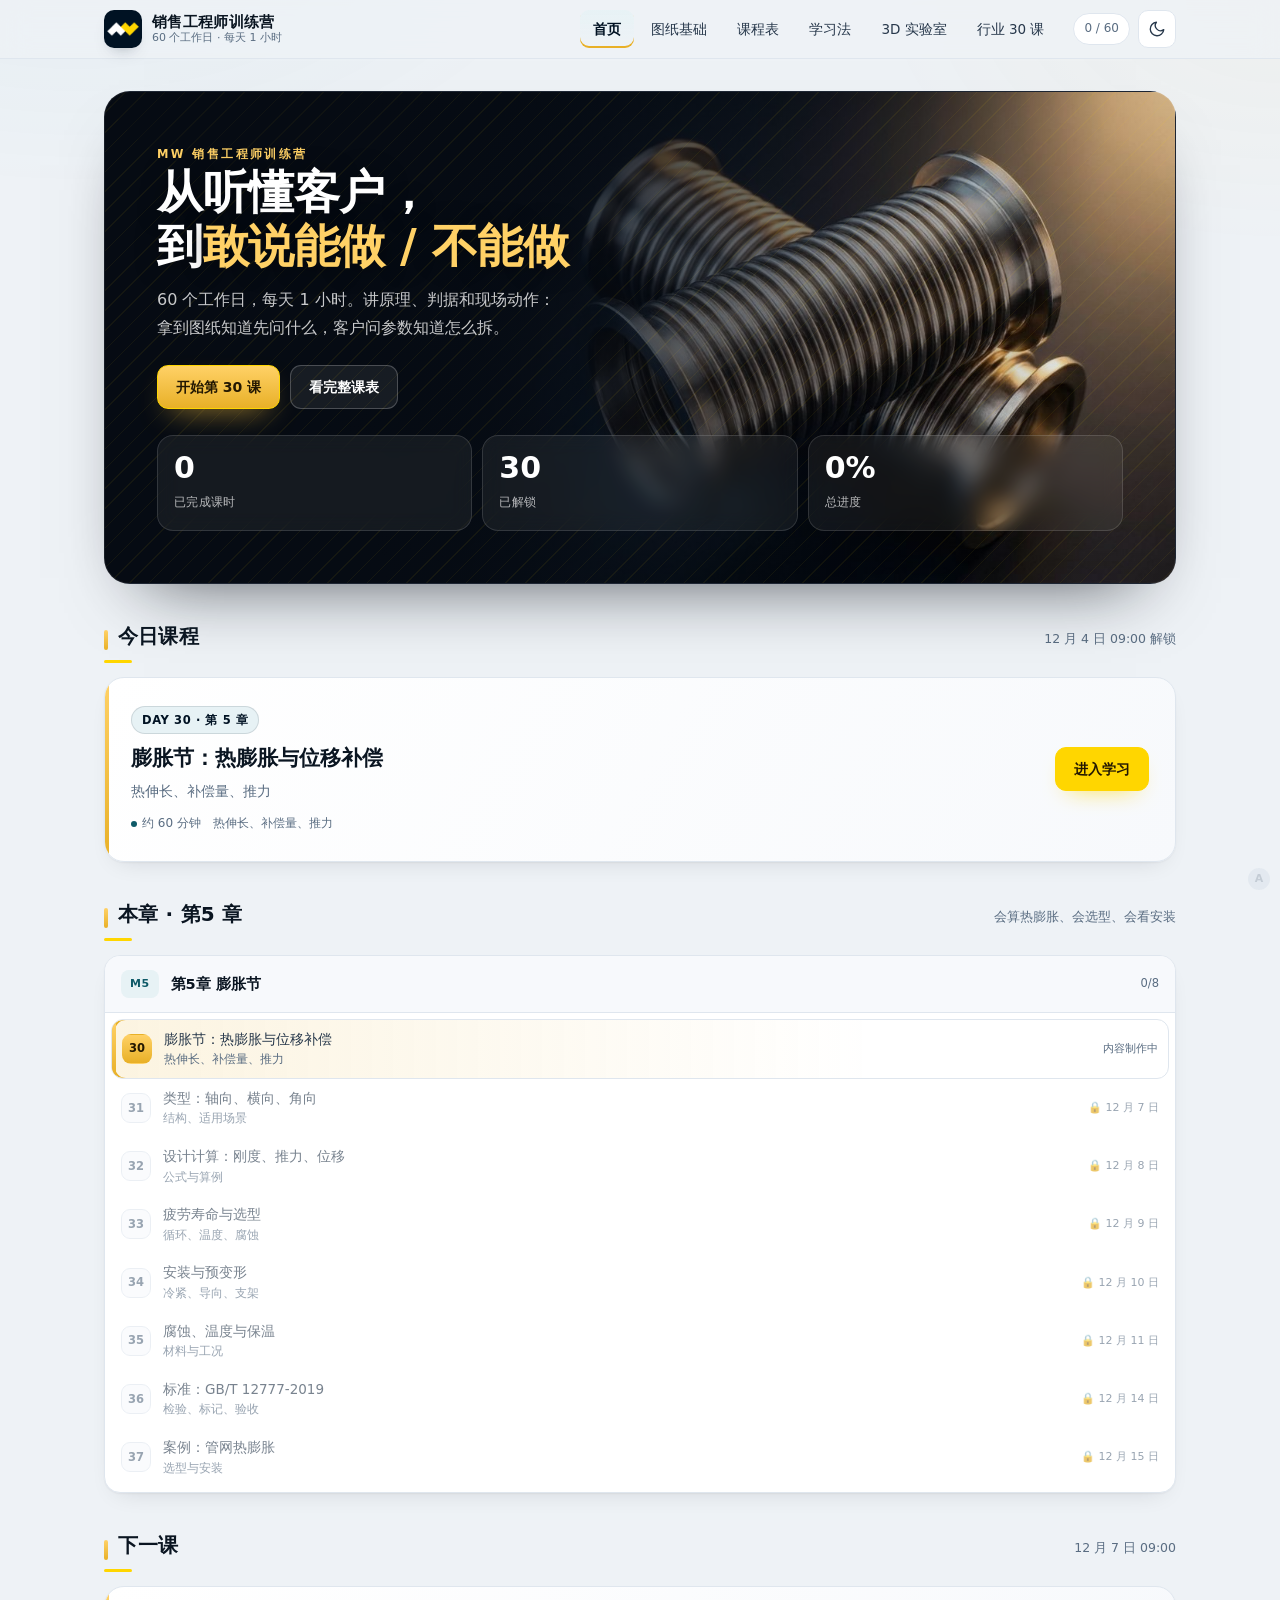
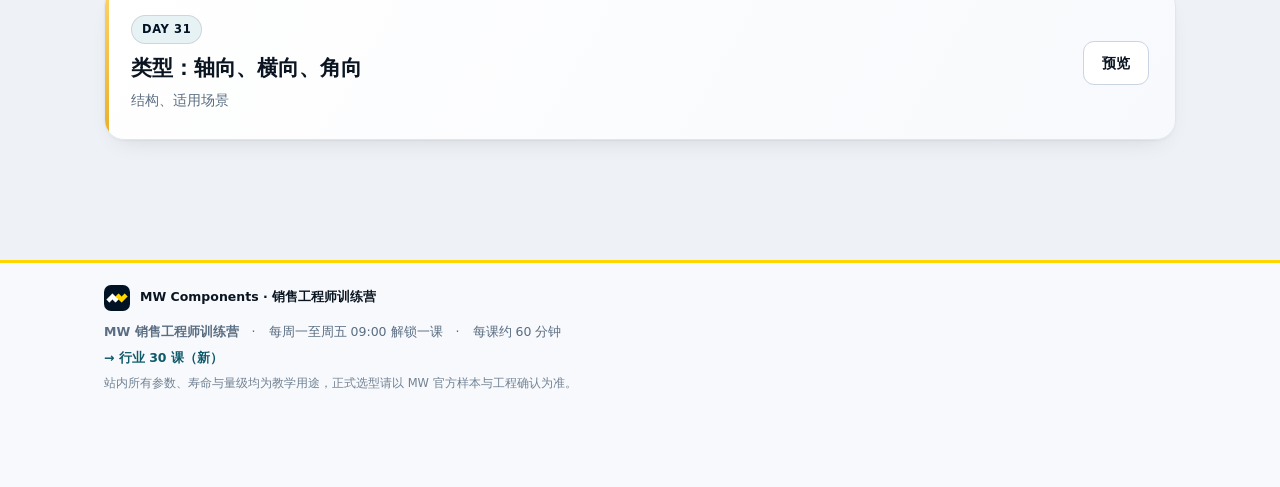
==== commit 16442eea: "Add visual learning maps to both course tracks" ====
--- a/index.html
+++ b/index.html
@@ -81,6 +81,30 @@
 <script src="assets/js/auto.js"></script>
 <script src="assets/js/lab.js"></script>
 <script src="assets/js/app.js"></script>
+<style>
+.lesson-visuals{margin:26px 0 34px;display:grid;gap:15px}.lesson-visuals .lv-title{padding:24px 27px;border-radius:18px;color:#fff;background:linear-gradient(125deg,#102a43,#14536b)}.lesson-visuals .lv-title small{color:#8be6d9;letter-spacing:.16em;font-weight:800}.lesson-visuals .lv-title h2{color:#fff;margin:5px 0;font-size:24px}.lesson-visuals .lv-title p{color:#d5e7ed;margin:0;font-size:14px}.lesson-visuals .lv-panel{padding:19px;border:1px solid var(--line);border-radius:16px;background:var(--surface,#fff)}.lesson-visuals .lv-panel h3{margin:0 0 14px;font-size:17px}.lesson-visuals .lv-flow{display:flex;gap:9px;overflow-x:auto;padding:2px 0 8px}.lesson-visuals .lv-card{min-width:180px;flex:1;background:var(--brand-soft,#eaf4f5);border-top:4px solid var(--brand,#169a9c);border-radius:10px;padding:13px}.lesson-visuals .lv-card:nth-child(even){border-color:#e0a42c}.lesson-visuals .lv-card b{display:block;font-size:14px}.lesson-visuals .lv-card p{font-size:13px;line-height:1.6;margin:7px 0 0}.lesson-visuals .lv-note{font-size:12px;color:var(--muted);margin:8px 0 0}
+</style>
+<script>
+(function(){
+  function escV(s){return String(s||'').replace(/[&<>"']/g,c=>({'&':'&amp;','<':'&lt;','>':'&gt;','"':'&quot;',"'":'&#39;'}[c]));}
+  function enrich(){
+    const article=document.querySelector('.article');
+    if(!article||article.querySelector('.lesson-visuals'))return;
+    const header=article.querySelector('.art-head');
+    if(!header)return;
+    const objectives=[...article.querySelectorAll('.objectives li')].slice(0,5).map((li,i)=>`<div class="lv-card"><b>学习目标 ${i+1}</b><p>${escV(li.textContent.trim())}</p></div>`).join('');
+    const firstTable=article.querySelector('.tbl table');
+    const headers=firstTable?[...firstTable.querySelectorAll('thead th')].map(x=>x.textContent.trim()):[];
+    const comparisons=firstTable?[...firstTable.querySelectorAll('tbody tr')].slice(0,6).map(tr=>{const cells=[...tr.cells].map(x=>x.textContent.trim());return `<div class="lv-card"><b>${escV(cells[0])}</b><p>${escV(cells.slice(1,3).join(' · '))}</p></div>`}).join(''):'';
+    if(!objectives&&!comparisons)return;
+    const box=document.createElement('section');box.className='lesson-visuals';box.setAttribute('aria-label','本课可视化学习导览');
+    box.innerHTML=`<div class="lv-title"><small>VISUAL LEARNING</small><h2>本课知识图解</h2><p>先看结构，再读原理；以下内容提取自本课正文。</p></div>${objectives?`<div class="lv-panel"><h3>学习路线</h3><div class="lv-flow">${objectives}</div></div>`:''}${comparisons?`<div class="lv-panel"><h3>${escV(headers.join(' · ')||'关键对照')}</h3><div class="lv-flow">${comparisons}</div><p class="lv-note">教学图解；具体数值与选型须以官方样本为准。</p></div>`:''}`;
+    header.after(box);
+  }
+  new MutationObserver(enrich).observe(document.getElementById('app'),{childList:true,subtree:true});
+  enrich();
+})();
+</script>
 <a href="#/auto" class="auto-dot" title="Auto" aria-label="Auto">A</a>
 </body>
 </html>
--- a/assets/css/app.css
+++ b/assets/css/app.css
@@ -0,0 +1,768 @@
+
+/* ============================================================
+   MW 閿€鍞伐绋嬪笀璁粌钀?路 绔欑偣鏍峰紡
+   绉诲姩浼樺厛锛屾棤澶栭儴渚濊禆锛宖ile:// 鐩存帴鍙敤
+   ============================================================ */
+
+:root{
+  --bg:#f5f8fc; --panel:#ffffff; --panel-2:#fbfcfe;
+  --ink:#0e1726; --ink-2:#33445c; --muted:#5f7189;
+  --line:#e2e9f3; --line-2:#cfdae9;
+  --brand:#0f766e; --brand-2:#14b8a6; --brand-soft:#e6f6f3;
+  --accent:#b45309; --accent-soft:#fdf3e3;
+  --blue:#1d4ed8; --blue-soft:#eaf0ff;
+  --danger:#b91c1c;
+  --shadow:0 1px 2px rgba(15,23,42,.04),0 8px 24px -12px rgba(15,23,42,.15);
+  --shadow-lg:0 20px 50px -24px rgba(15,23,42,.28);
+  --r:16px; --r-sm:10px;
+  --max:1120px;
+  --font:"Segoe UI","Microsoft YaHei","PingFang SC","Hiragino Sans GB",system-ui,-apple-system,sans-serif;
+  --mono:"Cascadia Code",Consolas,"SF Mono",monospace;
+}
+html[data-theme="dark"]{
+  --bg:#080f19; --panel:#0f1a29; --panel-2:#0c1522;
+  --ink:#e8eff9; --ink-2:#c2d0e2; --muted:#8fa1b8;
+  --line:#1b2a3e; --line-2:#26374e;
+  --brand:#2dd4bf; --brand-2:#5eead4; --brand-soft:#0d2b2a;
+  --accent:#fbbf24; --accent-soft:#2a2110;
+  --blue:#7aa2ff; --blue-soft:#141f38;
+  --danger:#f87171;
+  --shadow:0 1px 2px rgba(0,0,0,.3),0 12px 30px -16px rgba(0,0,0,.6);
+  --shadow-lg:0 24px 60px -28px rgba(0,0,0,.8);
+}
+
+*{box-sizing:border-box}
+[hidden]{display:none!important}
+html{-webkit-text-size-adjust:100%;scroll-behavior:smooth}
+body{
+  margin:0;background:var(--bg);color:var(--ink);font-family:var(--font);
+  font-size:16px;line-height:1.75;overflow-x:hidden;
+  -webkit-font-smoothing:antialiased;text-rendering:optimizeLegibility;
+}
+body::before{
+  content:"";position:fixed;inset:0;z-index:-1;pointer-events:none;opacity:.55;
+  background:
+    radial-gradient(760px 420px at 8% -8%, rgba(20,184,166,.12), transparent 62%),
+    radial-gradient(700px 420px at 100% 0%, rgba(37,99,235,.09), transparent 58%);
+}
+img,svg{max-width:100%;display:block}
+a{color:var(--brand);text-decoration:none}
+a:hover{text-decoration:underline}
+button{font-family:inherit}
+b,strong{font-weight:650}
+code{font-family:var(--mono);font-size:.88em;background:var(--panel-2);border:1px solid var(--line);padding:1px 6px;border-radius:6px;color:var(--brand)}
+sub,sup{font-size:.7em}
+:focus-visible{outline:2px solid var(--brand);outline-offset:2px;border-radius:6px}
+
+/* ---------- 椤堕儴杩涘害鏉?---------- */
+.scroll-progress{position:fixed;top:0;left:0;right:0;height:3px;z-index:90;background:transparent}
+.scroll-progress i{display:block;height:100%;width:0;background:linear-gradient(90deg,var(--brand),var(--brand-2));transition:width .12s linear}
+
+/* ---------- 澶撮儴 ---------- */
+.hdr{
+  position:sticky;top:0;z-index:70;
+  background:var(--bg);
+  background:color-mix(in srgb, var(--bg) 82%, transparent);
+  backdrop-filter:saturate(1.4) blur(14px);
+  -webkit-backdrop-filter:saturate(1.4) blur(14px);
+  border-bottom:1px solid var(--line);
+}
+.hdr-in{
+  max-width:var(--max);margin:0 auto;padding:10px clamp(14px,3vw,24px);
+  display:flex;align-items:center;gap:16px;
+}
+.brand{display:flex;align-items:center;gap:10px;color:inherit;min-width:0}
+.brand:hover{text-decoration:none}
+.brand-mark{
+  width:38px;height:38px;flex:0 0 38px;border-radius:11px;display:grid;place-items:center;
+  background:linear-gradient(150deg,var(--brand),var(--brand-2));color:#04231f;
+  font-weight:800;font-size:13px;letter-spacing:.4px;box-shadow:var(--shadow);
+}
+.brand-txt{display:flex;flex-direction:column;line-height:1.25;min-width:0}
+.brand-txt b{font-size:14.5px;letter-spacing:.2px;white-space:nowrap}
+.brand-txt i{font-style:normal;font-size:11px;color:var(--muted);white-space:nowrap}
+.nav{display:flex;gap:4px;margin-left:auto}
+.nav a{
+  padding:7px 13px;border-radius:9px;color:var(--ink-2);font-size:13.5px;font-weight:500;
+  transition:background .16s,color .16s;white-space:nowrap;
+}
+.nav a:hover{background:var(--panel);color:var(--ink);text-decoration:none}
+.nav a.on{background:var(--brand-soft);color:var(--brand);font-weight:650}
+.hdr-right{display:flex;align-items:center;gap:8px}
+.hdr-progress{
+  font-size:12px;font-variant-numeric:tabular-nums;color:var(--muted);
+  border:1px solid var(--line);background:var(--panel);padding:4px 10px;border-radius:99px;white-space:nowrap;
+}
+.icon-btn{
+  width:38px;height:38px;display:grid;place-items:center;border-radius:10px;cursor:pointer;
+  background:var(--panel);border:1px solid var(--line);color:var(--ink-2);transition:.16s;
+}
+.icon-btn:hover{border-color:var(--line-2);color:var(--ink);transform:translateY(-1px)}
+
+/* ---------- 甯冨眬 ---------- */
+.app{max-width:var(--max);margin:0 auto;padding:clamp(18px,3vw,32px) clamp(14px,3vw,24px) 120px;min-height:60vh}
+.foot{border-top:1px solid var(--line);background:var(--panel-2)}
+.foot-in{max-width:var(--max);margin:0 auto;padding:22px clamp(14px,3vw,24px) 90px;color:var(--muted);font-size:12.5px}
+.foot p{margin:0 0 4px}
+.foot .fine{font-size:11.5px;opacity:.85}
+
+/* ---------- 棣栭〉 ---------- */
+.hero{
+  position:relative;overflow:hidden;border-radius:22px;padding:clamp(24px,4.4vw,44px);
+  background:linear-gradient(135deg,color-mix(in srgb,var(--brand) 12%,var(--panel)),var(--panel) 62%);
+  border:1px solid var(--line);box-shadow:var(--shadow);
+}
+.hero::after{
+  content:"";position:absolute;right:-90px;top:-110px;width:320px;height:320px;border-radius:50%;
+  background:radial-gradient(circle,rgba(20,184,166,.22),transparent 68%);pointer-events:none;
+}
+.eyebrow{font-size:12px;letter-spacing:1.6px;text-transform:uppercase;color:var(--brand);font-weight:700;margin:0 0 10px}
+.hero h1{
+  margin:0 0 12px;font-size:clamp(24px,4.6vw,40px);line-height:1.24;letter-spacing:-.2px;font-weight:750;
+}
+.hero h1 em{font-style:normal;color:var(--brand)}
+.hero p{margin:0;color:var(--ink-2);font-size:clamp(14px,1.6vw,16px);max-width:58ch}
+.hero-actions{display:flex;flex-wrap:wrap;gap:10px;margin-top:22px}
+.btn{
+  display:inline-flex;align-items:center;gap:8px;border-radius:11px;padding:11px 18px;
+  font-size:14px;font-weight:600;cursor:pointer;border:1px solid transparent;transition:.16s;
+  text-decoration:none;line-height:1.2;min-height:44px;
+}
+.btn:hover{text-decoration:none;transform:translateY(-1px)}
+.btn-primary{background:linear-gradient(180deg,var(--brand-2),var(--brand));color:#04231f;box-shadow:0 8px 20px -12px rgba(15,118,110,.8)}
+.btn-ghost{background:var(--panel);border-color:var(--line-2);color:var(--ink)}
+.btn-ghost:hover{border-color:var(--brand);color:var(--brand)}
+.btn-sm{padding:7px 12px;font-size:12.5px;min-height:34px;border-radius:9px}
+
+.stats{display:grid;grid-template-columns:repeat(3,1fr);gap:10px;margin:18px 0 0}
+.stat{background:var(--panel);border:1px solid var(--line);border-radius:14px;padding:14px 16px;box-shadow:var(--shadow)}
+.stat b{display:block;font-size:clamp(20px,2.6vw,26px);line-height:1.2;font-variant-numeric:tabular-nums}
+.stat span{font-size:11.5px;color:var(--muted);letter-spacing:.3px}
+
+.section{margin-top:34px}
+.section-h{display:flex;align-items:baseline;justify-content:space-between;gap:12px;margin-bottom:14px}
+.section-h h2{margin:0;font-size:clamp(17px,2.2vw,20px);letter-spacing:.2px}
+.section-h .more{font-size:12.5px;color:var(--muted)}
+
+/* 浠婃棩鍗＄墖 */
+.today{
+  display:grid;grid-template-columns:1fr auto;gap:18px;align-items:center;
+  border:1px solid var(--line);border-radius:18px;padding:clamp(18px,3vw,26px);
+  background:linear-gradient(120deg,var(--panel),var(--panel-2));box-shadow:var(--shadow);
+  position:relative;overflow:hidden;
+}
+.today::before{content:"";position:absolute;left:0;top:0;bottom:0;width:4px;background:linear-gradient(180deg,var(--brand-2),var(--brand))}
+.today-tag{
+  display:inline-flex;align-items:center;gap:6px;font-size:11.5px;font-weight:700;letter-spacing:.6px;
+  color:var(--brand);background:var(--brand-soft);border:1px solid color-mix(in srgb,var(--brand) 25%,transparent);
+  padding:3px 10px;border-radius:99px;margin-bottom:10px;
+}
+.today h3{margin:0 0 6px;font-size:clamp(17px,2.4vw,21px);line-height:1.35}
+.today p{margin:0;color:var(--muted);font-size:13.5px}
+.today-meta{display:flex;gap:12px;flex-wrap:wrap;margin-top:10px;font-size:12px;color:var(--muted)}
+.today-meta span{display:inline-flex;align-items:center;gap:5px}
+.dot{width:6px;height:6px;border-radius:50%;background:var(--brand);display:inline-block}
+
+/* 鍛ㄥ垪琛?*/
+.weeks{display:grid;gap:12px}
+.week{border:1px solid var(--line);border-radius:16px;background:var(--panel);overflow:hidden;box-shadow:var(--shadow)}
+.week-h{display:flex;align-items:center;gap:12px;padding:14px 16px;border-bottom:1px solid var(--line);background:var(--panel-2)}
+.week-n{
+  flex:0 0 auto;font-size:11px;font-weight:800;letter-spacing:.5px;color:var(--brand);
+  background:var(--brand-soft);border-radius:8px;padding:4px 9px;
+}
+.week-h h3{margin:0;font-size:14.5px;flex:1;min-width:0}
+.week-h .cnt{font-size:11.5px;color:var(--muted);white-space:nowrap}
+.lessons{list-style:none;margin:0;padding:6px}
+.lesson-row{
+  display:flex;align-items:center;gap:12px;padding:10px 10px;border-radius:11px;
+  color:var(--ink-2);transition:background .14s;text-decoration:none;
+}
+a.lesson-row:hover{background:var(--panel-2);text-decoration:none}
+.lesson-row .idx{
+  flex:0 0 30px;height:30px;border-radius:9px;display:grid;place-items:center;
+  font-size:11.5px;font-weight:700;background:var(--panel-2);border:1px solid var(--line);color:var(--muted);
+  font-variant-numeric:tabular-nums;
+}
+.lesson-row .t{flex:1;min-width:0;font-size:13.5px;line-height:1.45}
+.lesson-row .t small{display:block;color:var(--muted);font-size:11.5px;margin-top:2px}
+.lesson-row .st{font-size:11px;color:var(--muted);white-space:nowrap}
+.lesson-row.done .idx{background:var(--brand);border-color:var(--brand);color:#04231f}
+.lesson-row.done .st{color:var(--brand);font-weight:600}
+.lesson-row.today{background:var(--brand-soft)}
+.lesson-row.today .idx{background:linear-gradient(180deg,var(--brand-2),var(--brand));color:#04231f;border-color:transparent}
+.lesson-row.locked{opacity:.62;cursor:not-allowed}
+.lesson-row.locked .st{color:var(--muted)}
+
+/* ---------- 璇剧▼椤?---------- */
+.crumb{font-size:12.5px;color:var(--muted);margin-bottom:14px}
+.crumb a{color:var(--muted)}
+.crumb a:hover{color:var(--brand)}
+
+.lesson-wrap{display:grid;gap:28px;max-width:1040px;margin:0 auto}
+.article{min-width:0}
+@media(max-width:720px){
+  .lesson-wrap{display:block!important;width:100%!important;max-width:100%!important}
+  .toc{display:none!important}
+  .article{width:100%!important;max-width:100%!important}
+  .tbl{width:100%!important;max-width:100%!important}
+}
+.basics-wrap{display:block;max-width:900px}
+.basics-wrap .article{max-width:none}
+@media(min-width:1000px){
+  .lesson-wrap{grid-template-columns:236px minmax(0,1fr);align-items:start}
+}
+.toc{
+  border:1px solid var(--line);border-radius:14px;background:var(--panel);padding:14px;
+  box-shadow:var(--shadow);font-size:12.8px;
+}
+@media(min-width:1000px){.toc{position:sticky;top:80px}}
+.toc h4{margin:0 0 8px;font-size:11px;letter-spacing:1.2px;text-transform:uppercase;color:var(--muted)}
+.toc ol{list-style:none;margin:0;padding:0;display:grid;gap:2px}
+.toc a{display:block;padding:6px 8px;border-radius:8px;color:var(--ink-2);line-height:1.45}
+.toc a:hover{background:var(--panel-2);text-decoration:none;color:var(--brand)}
+.toc .toc-prog{margin-top:12px;padding-top:12px;border-top:1px dashed var(--line);color:var(--muted);font-size:11.5px}
+
+.article{max-width:760px;min-width:0}
+.art-head{border-bottom:1px solid var(--line);padding-bottom:20px;margin-bottom:24px}
+.art-kicker{display:flex;flex-wrap:wrap;gap:8px;align-items:center;font-size:11.5px;color:var(--muted);margin-bottom:10px}
+.chip{
+  font-size:11px;font-weight:600;padding:2px 9px;border-radius:99px;
+  background:var(--panel-2);border:1px solid var(--line);color:var(--muted);white-space:nowrap;
+}
+.chip.brand{background:var(--brand-soft);border-color:color-mix(in srgb,var(--brand) 25%,transparent);color:var(--brand)}
+.chip.warm{background:var(--accent-soft);border-color:color-mix(in srgb,var(--accent) 25%,transparent);color:var(--accent)}
+.art-head h1{margin:0 0 10px;font-size:clamp(23px,4vw,34px);line-height:1.28;letter-spacing:-.2px;font-weight:750}
+.art-head .sub{margin:0;color:var(--ink-2);font-size:15px}
+
+.objectives{
+  border:1px solid var(--line);border-left:3px solid var(--brand);border-radius:12px;
+  background:var(--panel);padding:14px 16px;margin:0 0 26px;
+}
+.objectives h4{margin:0 0 8px;font-size:12px;letter-spacing:1px;color:var(--brand);text-transform:uppercase}
+.objectives ol{margin:0;padding-left:20px;color:var(--ink-2);font-size:13.8px}
+.objectives li{margin:5px 0}
+
+.article h2{
+  margin:40px 0 12px;font-size:clamp(18px,2.6vw,22px);line-height:1.4;letter-spacing:.1px;
+  scroll-margin-top:84px;font-weight:700;
+}
+.article h3{margin:26px 0 8px;font-size:16.5px;scroll-margin-top:84px}
+.article p{margin:0 0 14px;color:var(--ink-2);font-size:15.5px}
+.article p.lead{font-size:16.5px;color:var(--ink)}
+.article ul,.article ol{margin:0 0 16px;padding-left:22px;color:var(--ink-2);font-size:15.5px}
+.article li{margin:7px 0}
+.article li::marker{color:var(--brand)}
+
+.callout{border:1px solid var(--line);border-radius:14px;padding:15px 17px;margin:20px 0;background:var(--panel)}
+.callout .co-t{font-size:11.5px;font-weight:750;letter-spacing:.8px;margin-bottom:6px}
+.callout p{margin:0;font-size:14.6px}
+.callout.key{border-left:3px solid var(--brand);background:linear-gradient(180deg,var(--brand-soft),var(--panel) 70%)}
+.callout.key .co-t{color:var(--brand)}
+.callout.warn{border-left:3px solid var(--accent);background:linear-gradient(180deg,var(--accent-soft),var(--panel) 70%)}
+.callout.warn .co-t{color:var(--accent)}
+.callout.note{border-left:3px solid var(--blue);background:linear-gradient(180deg,var(--blue-soft),var(--panel) 70%)}
+.callout.note .co-t{color:var(--blue)}
+
+.quote{margin:20px 0;padding:14px 18px;border-left:3px solid var(--line-2);color:var(--muted);font-size:14.5px}
+
+/* 琛ㄦ牸 */
+.tbl{overflow-x:auto;-webkit-overflow-scrolling:touch;border:1px solid var(--line);border-radius:13px;margin:18px 0 10px;background:var(--panel)}
+.tbl table{border-collapse:collapse;width:100%;min-width:560px;font-size:13.4px}
+.tbl th{background:var(--panel-2);text-align:left;font-weight:650;padding:10px 12px;border-bottom:1px solid var(--line);white-space:nowrap;font-size:12.3px;color:var(--ink)}
+.tbl td{padding:10px 12px;border-bottom:1px solid var(--line);color:var(--ink-2);vertical-align:top}
+.tbl tr:last-child td{border-bottom:0}
+.tbl tbody tr:hover td{background:var(--panel-2)}
+.tbl .dim{color:var(--muted);font-size:11.5px}
+.fine{font-size:11.8px;color:var(--muted);line-height:1.65;margin:6px 0 0}
+
+/* 鍗＄墖缁?*/
+.cards{display:grid;grid-template-columns:repeat(auto-fit,minmax(210px,1fr));gap:11px;margin:18px 0}
+.card{border:1px solid var(--line);border-radius:13px;padding:14px;background:var(--panel);transition:.16s}
+.card:hover{border-color:var(--line-2);transform:translateY(-2px);box-shadow:var(--shadow)}
+.card h4{margin:0 0 6px;font-size:14px;display:flex;align-items:center;gap:7px;flex-wrap:wrap}
+.card p{margin:0;font-size:12.9px;color:var(--muted);line-height:1.62}
+
+/* 姝ラ */
+.steps{list-style:none;padding:0;margin:18px 0;counter-reset:s}
+.steps li{position:relative;padding:0 0 0 40px;margin:0 0 14px;counter-increment:s;color:var(--ink-2);font-size:15px}
+.steps li::before{
+  content:counter(s);position:absolute;left:0;top:1px;width:26px;height:26px;border-radius:9px;
+  display:grid;place-items:center;font-size:12px;font-weight:700;color:var(--brand);
+  background:var(--brand-soft);border:1px solid color-mix(in srgb,var(--brand) 22%,transparent);
+}
+.steps li b{display:block;color:var(--ink);margin-bottom:2px}
+
+/* 閿€?*/
+.kv{border:1px solid var(--line);border-radius:13px;overflow:hidden;margin:16px 0;background:var(--panel)}
+.kv-row{display:grid;grid-template-columns:104px minmax(0,1fr);gap:10px;padding:11px 14px;border-bottom:1px solid var(--line)}
+.kv-row:last-child{border-bottom:0}
+.kv-k{font-size:12.3px;font-weight:650;color:var(--brand)}
+.kv-v{font-size:13.6px;color:var(--ink-2)}
+
+/* 鎶樺彔 */
+details.acc{border:1px solid var(--line);border-radius:12px;background:var(--panel);margin:9px 0;overflow:hidden}
+details.acc summary{
+  cursor:pointer;padding:12px 15px;font-size:13.8px;font-weight:600;color:var(--ink);
+  list-style:none;display:flex;align-items:center;gap:9px;
+}
+details.acc summary::-webkit-details-marker{display:none}
+details.acc summary::before{content:"";width:6px;height:6px;border-right:2px solid var(--brand);border-bottom:2px solid var(--brand);transform:rotate(-45deg);transition:.2s;flex:0 0 auto}
+details.acc[open] summary::before{transform:rotate(45deg)}
+details.acc summary:hover{background:var(--panel-2)}
+.acc-b{padding:0 15px 14px;color:var(--ink-2);font-size:14px;border-top:1px solid var(--line);padding-top:12px}
+
+/* 娴嬮獙 */
+.quiz{display:grid;gap:9px;margin:16px 0}
+details.q{border:1px solid var(--line);border-radius:12px;background:var(--panel);overflow:hidden}
+details.q summary{cursor:pointer;padding:12px 15px;font-size:14px;list-style:none;display:flex;gap:10px;color:var(--ink)}
+details.q summary::-webkit-details-marker{display:none}
+details.q summary:hover{background:var(--panel-2)}
+details.q .qn{color:var(--brand);font-weight:800;font-size:11.5px;flex:0 0 auto;padding-top:3px}
+details.q .ans{padding:0 15px 14px;border-top:1px solid var(--line);padding-top:11px;font-size:13.8px;color:var(--ink-2)}
+details.q .ans::before{content:"参考答案";display:block;font-size:10.5px;letter-spacing:1px;color:var(--accent);font-weight:700;margin-bottom:4px}
+
+/* 鍥?*/
+figure.fig{margin:22px 0;border:1px solid var(--line);border-radius:15px;background:var(--panel);padding:14px;overflow:hidden;width:100%;box-sizing:border-box}
+figure.fig svg{width:100%!important;height:auto;display:block}@media(min-width:1000px){figure.fig{width:760px!important;max-width:100%}}
+figure.fig figcaption{font-size:12px;color:var(--muted);margin-top:8px;text-align:center}
+.fig-t{font-size:12.5px;font-weight:650;color:var(--ink);margin-bottom:8px;display:flex;gap:8px;align-items:center}
+.fig-t span{font-weight:400;color:var(--muted);font-size:11.5px}
+
+/* 宸ュ叿/璁＄畻鍣?*/
+.widget{border:1px solid var(--line);border-radius:16px;background:linear-gradient(180deg,var(--panel),var(--panel-2));padding:16px;margin:22px 0;box-shadow:var(--shadow)}
+.widget-h{display:flex;align-items:center;justify-content:space-between;gap:10px;margin-bottom:4px;flex-wrap:wrap}
+.widget-h h4{margin:0;font-size:14px}
+.widget-h .chip{font-size:10.5px}
+.widget .hint{font-size:12px;color:var(--muted);margin:0 0 14px}
+.wgrid{display:grid;grid-template-columns:repeat(auto-fit,minmax(130px,1fr));gap:10px}
+.wfield{display:flex;flex-direction:column;gap:4px;font-size:11.5px;color:var(--muted)}
+.wfield input,.wfield select{
+  width:100%;font-size:16px;font-family:inherit;padding:9px 10px;border-radius:9px;
+  border:1px solid var(--line-2);background:var(--panel);color:var(--ink);min-height:42px;
+}
+.wfield input:focus,.wfield select:focus{outline:2px solid color-mix(in srgb,var(--brand) 45%,transparent);outline-offset:1px;border-color:var(--brand)}
+.wout{margin-top:14px;padding-top:12px;border-top:1px dashed var(--line);display:grid;gap:2px}
+.wrow{display:flex;justify-content:space-between;gap:12px;font-size:13px;padding:4px 0}
+.wrow .k{color:var(--muted)}
+.wrow .v{font-weight:650;font-variant-numeric:tabular-nums;text-align:right}
+.wverdict{margin-top:8px;font-size:12.5px;padding:8px 10px;border-radius:9px;background:var(--panel);border:1px solid var(--line);color:var(--ink-2)}
+.ok{color:var(--brand)}.mid{color:var(--accent)}.bad{color:var(--danger)}
+
+.range{width:100%;margin:10px 0 0;accent-color:var(--brand)}
+
+/* 璇剧▼搴曢儴 */
+.art-foot{margin-top:38px;padding-top:20px;border-top:1px solid var(--line)}
+.done-row{display:flex;flex-wrap:wrap;gap:10px;align-items:center;justify-content:space-between}
+.done-btn{
+  display:inline-flex;align-items:center;gap:8px;border-radius:11px;padding:11px 18px;font-size:14px;font-weight:650;
+  cursor:pointer;border:1px solid var(--line-2);background:var(--panel);color:var(--ink);min-height:46px;
+}
+.done-btn.is-done{background:var(--brand);border-color:var(--brand);color:#04231f}
+.nextnav{display:grid;grid-template-columns:1fr 1fr;gap:10px;margin-top:18px}
+.nextnav a{
+  display:block;border:1px solid var(--line);border-radius:12px;padding:12px 14px;background:var(--panel);
+  color:var(--ink);text-decoration:none;transition:.16s;min-height:64px;
+}
+.nextnav a:hover{border-color:var(--brand);text-decoration:none;transform:translateY(-1px)}
+.nextnav .lbl{font-size:11px;color:var(--muted);letter-spacing:.6px}
+.nextnav .tt{font-size:13.5px;font-weight:600;margin-top:3px;line-height:1.4}
+.nextnav a.disabled{opacity:.5;pointer-events:none}
+
+/* 閿佸畾 */
+.locked-view{text-align:center;padding:clamp(28px,6vw,60px) 18px;border:1px dashed var(--line-2);border-radius:18px;background:var(--panel)}
+.locked-view .lock-ico{width:56px;height:56px;margin:0 auto 14px;border-radius:16px;display:grid;place-items:center;background:var(--panel-2);border:1px solid var(--line);color:var(--muted)}
+.locked-view h2{margin:0 0 8px;font-size:20px}
+.locked-view p{margin:0 0 6px;color:var(--muted);font-size:14px}
+.locked-view .when{font-size:13px;color:var(--brand);font-weight:650;margin:14px 0 20px}
+
+/* 鎻愮ず鏉?*/
+.toast{
+  position:fixed;left:50%;bottom:88px;transform:translate(-50%,16px);z-index:95;
+  background:var(--ink);color:var(--bg);padding:10px 18px;border-radius:99px;font-size:13px;
+  opacity:0;pointer-events:none;transition:.24s;box-shadow:var(--shadow-lg);white-space:nowrap;
+}
+.toast.on{opacity:1;transform:translate(-50%,0)}
+
+/* ---------- 绉诲姩绔?tabbar ---------- */
+.tabbar{display:none}
+@media(max-width:720px){
+  .nav{display:none}
+  .hdr-progress{display:none}
+  .brand-txt i{display:none}
+  .app{padding-bottom:104px}
+  .foot-in{padding-bottom:104px}
+  .today{grid-template-columns:1fr}
+  .today .btn{width:100%;justify-content:center}
+  .stats{grid-template-columns:1fr 1fr 1fr;gap:8px}
+  .stat{padding:11px 12px}
+  .stat b{font-size:19px}
+  .nextnav{grid-template-columns:1fr}
+  .lesson-wrap{gap:18px}
+  .toc{order:-1}
+  .toc ol{display:flex;flex-wrap:wrap;gap:4px}
+  .toc a{font-size:12px;padding:5px 9px;background:var(--panel-2);border:1px solid var(--line)}
+  .toc .toc-prog{display:none}
+  .tabbar{
+    display:grid;grid-template-columns:repeat(5,1fr);position:fixed;left:0;right:0;bottom:0;z-index:80;
+    background:color-mix(in srgb,var(--bg) 92%,transparent);backdrop-filter:blur(14px);
+    border-top:1px solid var(--line);padding-bottom:env(safe-area-inset-bottom);
+  }
+  .tabbar a{
+    display:flex;flex-direction:column;align-items:center;justify-content:center;gap:3px;
+    padding:9px 0 8px;color:var(--muted);font-size:10.5px;min-height:54px;text-decoration:none;
+  }
+  .tabbar a svg{width:21px;height:21px}
+  .tabbar a.on{color:var(--brand)}
+  .toast{bottom:76px}
+}
+@media(max-width:420px){
+  .brand-txt b{font-size:13px}
+  .hdr-in{gap:8px;padding:9px 12px}
+  .hero{border-radius:18px}
+}
+@media(prefers-reduced-motion:reduce){
+  *{animation:none!important;transition:none!important;scroll-behavior:auto!important}
+}
+@media print{
+  .hdr,.tabbar,.foot,.toc,.done-row,.nextnav,.scroll-progress{display:none!important}
+  body{background:#fff}
+  .lesson-wrap{grid-template-columns:1fr}
+  .article{max-width:none}
+  .callout,.card,figure.fig,.tbl{break-inside:avoid}
+}
+
+/* ===== Quiz app (per-question answering) ===== */
+.quizbox{margin-top:52px;border:1px solid var(--line);border-radius:22px;background:var(--panel);padding:clamp(18px,3vw,30px);box-shadow:var(--shadow);position:relative;overflow:hidden}
+.quizbox::before{content:"";position:absolute;left:0;right:0;top:0;height:4px;background:linear-gradient(90deg,var(--brand),var(--brand-2))}
+.quiz-head{display:flex;justify-content:space-between;align-items:center;gap:12px;flex-wrap:wrap;margin-bottom:14px}
+.quiz-title{font-size:18px;font-weight:750;letter-spacing:.2px}
+.quiz-sub{margin-left:10px;font-size:12px;font-weight:400;color:var(--muted)}
+.quiz-best{font-size:12px;color:var(--brand);font-weight:650;background:var(--brand-soft);border:1px solid color-mix(in srgb,var(--brand) 25%,transparent);padding:3px 11px;border-radius:99px}
+.quiz-best:empty{display:none}
+.quiz-bar{height:7px;border-radius:99px;background:var(--line);overflow:hidden}
+.quiz-bar i{display:block;height:100%;width:0;border-radius:99px;background:linear-gradient(90deg,var(--brand),var(--brand-2));transition:width .35s cubic-bezier(.4,0,.2,1)}
+.quiz-stage{margin-top:22px;min-height:340px}
+
+.q-meta{display:flex;align-items:center;gap:8px;font-size:12px;color:var(--muted);letter-spacing:.5px;margin-bottom:10px}
+.q-num{font-weight:800;color:var(--brand);font-size:13px;letter-spacing:.3px}
+.q-title{font-size:clamp(16.5px,2.4vw,20px);line-height:1.55;font-weight:650;margin:0 0 20px;letter-spacing:.1px}
+.q-opts{display:grid;gap:10px}
+.q-opt{display:flex;align-items:center;gap:14px;width:100%;text-align:left;padding:15px 17px;border-radius:15px;border:1.5px solid var(--line);background:var(--panel-2);font:inherit;font-size:15px;color:var(--ink);cursor:pointer;transition:all .18s;min-height:58px}
+.q-opt:hover:not(:disabled){border-color:color-mix(in srgb,var(--brand) 55%,var(--line));background:var(--panel);transform:translateY(-1px);box-shadow:0 10px 22px -18px rgba(0,0,0,.55)}
+.q-opt .k{flex:0 0 32px;width:32px;height:32px;border-radius:10px;display:grid;place-items:center;font-size:13px;font-weight:800;background:var(--panel);border:1px solid var(--line);color:var(--muted);transition:all .18s}
+.q-opt .t{flex:1;line-height:1.5}
+.q-opt.sel{border-color:var(--brand);background:var(--brand-soft)}
+.q-opt.sel .k{background:var(--brand);border-color:var(--brand);color:#04231f}
+.q-opt.ok{border-color:var(--brand);background:var(--brand-soft)}
+.q-opt.ok .k{background:var(--brand);color:#04231f;border-color:var(--brand)}
+.q-opt.bad{border-color:var(--danger);background:color-mix(in srgb,var(--danger) 9%,var(--panel))}
+.q-opt.bad .k{background:var(--danger);color:#fff;border-color:var(--danger)}
+.q-opt:disabled{cursor:default;opacity:.96}
+
+.q-fb{margin-top:16px;padding:14px 16px;border-radius:14px;border:1px solid var(--line);background:var(--panel-2);animation:fbIn .26s ease}
+.q-fb.ok{border-color:color-mix(in srgb,var(--brand) 45%,var(--line));background:linear-gradient(180deg,var(--brand-soft),var(--panel))}
+.q-fb.bad{border-color:color-mix(in srgb,var(--danger) 40%,var(--line))}
+.q-fb-h{display:flex;align-items:center;gap:8px;font-size:14px;font-weight:750;margin-bottom:6px}
+.q-fb.ok .q-fb-h{color:var(--brand)}
+.q-fb.bad .q-fb-h{color:var(--danger)}
+.q-fb p{margin:0;font-size:13.8px;line-height:1.75;color:var(--ink-2)}
+.q-fb p b{color:var(--ink)}
+@keyframes fbIn{from{opacity:0;transform:translateY(8px)}to{opacity:1;transform:none}}
+
+.q-actions{display:flex;gap:10px;margin-top:20px;flex-wrap:wrap}
+.q-actions .btn{min-width:132px;justify-content:center}
+.btn[disabled]{opacity:.42;cursor:not-allowed;transform:none!important;box-shadow:none!important}
+
+.q-result{text-align:center;padding:6px 0 2px}
+.q-ring{width:154px;height:154px;margin:6px auto 14px;position:relative}
+.q-ring svg{width:100%;height:100%;transform:rotate(-90deg)}
+.q-ring .track{fill:none;stroke:var(--line);stroke-width:10}
+.q-ring .fill{fill:none;stroke-width:10;stroke-linecap:round;transition:stroke-dashoffset 1.1s cubic-bezier(.4,0,.2,1)}
+.q-ring .val{position:absolute;inset:0;display:grid;place-items:center;font-size:38px;font-weight:800;color:var(--ink);font-variant-numeric:tabular-nums}
+.q-ring .val span{font-size:14px;font-weight:600;color:var(--muted);margin-left:3px}
+.q-result h3{margin:0 0 6px;font-size:21px;letter-spacing:.2px}
+.q-sum{color:var(--muted);font-size:13.5px;margin:0 0 18px}
+.q-result .q-actions{justify-content:center}
+.q-review{margin-top:28px;text-align:left;border-top:1px dashed var(--line);padding-top:20px}
+.q-review h4{margin:0 0 12px;font-size:14px;letter-spacing:.3px;color:var(--ink)}
+.rv{border:1px solid var(--line);border-radius:12px;padding:12px 14px;margin-bottom:9px;background:var(--panel-2)}
+.rv.bad{border-left:3px solid var(--danger)}
+.rv.ok{border-left:3px solid var(--brand)}
+.rv-q{font-size:13.6px;font-weight:600;margin-bottom:6px;line-height:1.55}
+.rv-a{font-size:12.4px;color:var(--muted);margin-bottom:6px}
+.rv-a b{color:var(--ink)}
+.rv-x{font-size:13px;color:var(--ink-2);line-height:1.72}
+.rv-x b{color:var(--brand)}
+
+@media(max-width:720px){
+  .quizbox{padding:16px;border-radius:18px;margin-top:40px}
+  .q-opt{padding:13px 14px;min-height:54px;font-size:14.6px;gap:12px}
+  .q-opt .k{flex:0 0 28px;width:28px;height:28px;border-radius:9px;font-size:12px}
+  .q-ring{width:128px;height:128px}
+  .q-ring .val{font-size:31px}
+  .q-actions .btn{flex:1 1 auto}
+}
+
+.tbl td{white-space:pre-line}
+
+/* ================= MW brand layer ================= */
+/* 闁告繀鑳舵晶婵嬫嚌閹绘帒绲块柤?MW 閻庤蓱閺岀喖寮介崶顏嗘闁挎稒纰嶇换浣该瑰畡鏉挎櫧闁?#001223 / 濞ｅ洠鈧啿濞囧?#FFD600 / 闁?*/
+:root{
+  --bg:#F6F7F9; --panel:#FFFFFF; --panel-2:#FAFBFC;
+  --ink:#001223; --ink-2:#31425A; --muted:#5C6B7E;
+  --line:#E4E8EF; --line-2:#C9D3E0;
+  --brand:#001223; --brand-2:#FFD600; --brand-soft:#FFF5C2;
+  --accent:#B45309; --accent-soft:#FDF3E3;
+  --blue:#1E3A8A; --blue-soft:#EAF0FB;
+  --danger:#C62828;
+  --mw-yellow:#FFD600; --mw-navy:#001223;
+  --shadow:0 1px 2px rgba(0,18,35,.05),0 10px 28px -16px rgba(0,18,35,.22);
+  --shadow-lg:0 24px 60px -30px rgba(0,18,35,.38);
+}
+html[data-theme="dark"]{
+  --bg:#000A14; --panel:#061320; --panel-2:#0A1826;
+  --ink:#F2F7FC; --ink-2:#C6D4E4; --muted:#8CA0B6;
+  --line:#15263A; --line-2:#22374F;
+  --brand:#FFD600; --brand-2:#FFE566; --brand-soft:rgba(255,214,0,.16);
+  --accent:#F59E0B; --accent-soft:#2A2110;
+  --blue:#7AA2FF; --blue-soft:#111E36;
+  --danger:#FF6B6B;
+  --shadow:0 1px 2px rgba(0,0,0,.4),0 14px 34px -18px rgba(0,0,0,.75);
+  --shadow-lg:0 26px 64px -32px rgba(0,0,0,.85);
+}
+
+.brand-logo{width:38px;height:38px;flex:0 0 38px;border-radius:10px;display:block;box-shadow:0 8px 18px -12px rgba(0,18,35,.75)}
+.brand-txt b{letter-spacing:.3px}
+
+.btn-primary{background:var(--mw-yellow);color:var(--mw-navy);border-color:var(--mw-yellow);box-shadow:0 10px 24px -14px rgba(255,214,0,.95);font-weight:700}
+.btn-primary:hover{filter:brightness(1.04);transform:translateY(-1px)}
+.scroll-progress i{background:var(--mw-yellow)}
+
+.hero{
+  background:
+    radial-gradient(900px 460px at 92% -25%,rgba(255,214,0,.18),transparent 62%),
+    linear-gradient(142deg,#001223 0%,#07203A 58%,#001223 100%);
+  border-color:transparent;
+  box-shadow:0 34px 70px -46px rgba(0,18,35,.95);
+}
+.hero::after{background:radial-gradient(circle,rgba(255,214,0,.24),transparent 68%)}
+.hero::before{
+  content:"";position:absolute;inset:0;pointer-events:none;opacity:.06;
+  background-image:repeating-linear-gradient(135deg,#FFD600 0 1px,transparent 1px 14px);
+}
+.hero .eyebrow{color:var(--mw-yellow);letter-spacing:2px}
+.hero h1{color:#FFFFFF}
+.hero h1 em{color:var(--mw-yellow);font-style:normal}
+.hero p{color:#B7C6D8}
+.hero .stat{background:rgba(255,255,255,.055);border-color:rgba(255,255,255,.13);box-shadow:none}
+.hero .stat b{color:#FFFFFF}
+.hero .stat span{color:#8FA3B9}
+.hero .btn-ghost{background:transparent;border-color:rgba(255,255,255,.28);color:#FFFFFF}
+.hero .btn-ghost:hover{border-color:var(--mw-yellow);color:var(--mw-yellow);background:rgba(255,214,0,.08)}
+
+.tab.active{background:var(--mw-navy);color:#FFFFFF;box-shadow:0 8px 18px -12px rgba(0,18,35,.8)}
+html[data-theme="dark"] .tab.active{background:var(--mw-yellow);color:var(--mw-navy)}
+.nav a.on{background:var(--brand-soft);color:var(--mw-navy);font-weight:700}
+html[data-theme="dark"] .nav a.on{color:var(--mw-yellow)}
+
+.chip.brand{background:var(--brand-soft);color:var(--mw-navy);border-color:rgba(0,18,35,.12)}
+html[data-theme="dark"] .chip.brand{color:var(--mw-yellow);border-color:rgba(255,214,0,.25)}
+.today-tag{background:var(--brand-soft);color:var(--mw-navy);border-color:rgba(0,18,35,.12)}
+html[data-theme="dark"] .today-tag{color:var(--mw-yellow);border-color:rgba(255,214,0,.25)}
+.today::before{background:var(--mw-yellow)}
+
+.article h2{border-left:4px solid var(--mw-yellow);padding-left:13px;line-height:1.35}
+.lesson-row.today .idx{background:var(--mw-yellow);color:var(--mw-navy);border-color:var(--mw-yellow)}
+.lesson-row.done .idx{background:var(--mw-navy);border-color:var(--mw-navy);color:var(--mw-yellow)}
+html[data-theme="dark"] .lesson-row.done .idx{background:var(--mw-yellow);color:var(--mw-navy);border-color:var(--mw-yellow)}
+
+.quizbox::before{background:linear-gradient(90deg,var(--mw-yellow) 0 60%,var(--mw-navy) 60% 100%)}
+html[data-theme="dark"] .quizbox::before{background:linear-gradient(90deg,var(--mw-yellow) 0 60%,#FFE566 60% 100%)}
+.quiz-bar i{background:var(--mw-yellow)}
+.q-opt.sel{border-color:var(--mw-navy);background:var(--brand-soft)}
+html[data-theme="dark"] .q-opt.sel{border-color:var(--mw-yellow);background:var(--brand-soft)}
+.q-opt.ok{border-color:var(--mw-navy);background:var(--brand-soft)}
+html[data-theme="dark"] .q-opt.ok{border-color:var(--mw-yellow)}
+.q-opt.sel .k,.q-opt.ok .k{background:var(--mw-yellow);border-color:var(--mw-yellow);color:var(--mw-navy)}
+
+.done-btn.is-done{background:var(--mw-yellow);color:var(--mw-navy);border-color:var(--mw-yellow)}
+.tabbar a.on{color:var(--mw-navy);font-weight:700}
+html[data-theme="dark"] .tabbar a.on{color:var(--mw-yellow)}
+.foot{border-top:3px solid var(--mw-yellow)}
+.foot-brand{display:flex;align-items:center;gap:10px;margin-bottom:10px;font-weight:700;color:var(--ink)}
+.foot-brand img{width:26px;height:26px;border-radius:7px;display:block}
+html[data-theme="dark"] .brand-logo{box-shadow:0 0 0 1px rgba(255,255,255,.10)}
+.section-h h2{position:relative;padding-bottom:9px}
+.section-h h2::after{content:"";position:absolute;left:0;bottom:0;width:28px;height:3px;border-radius:2px;background:var(--mw-yellow)}
+html[data-theme="dark"] .lesson-row.today{background:rgba(255,214,0,.10)}
+
+
+
+
+
+/* ---------------- 闆朵欢鍙诧紙闀挎枃鐗堬級 ---------------- */
+.hist{margin-top:44px;border-top:1px solid var(--line);padding-top:24px}
+.hist-head{margin-bottom:18px}
+.hist-head h2{margin:6px 0 4px;font-size:22px}
+.hist-head p{margin:0;color:var(--muted);font-size:13px}
+.hs{border:1px solid var(--line-2);border-radius:16px;padding:20px 22px;background:var(--panel);margin-bottom:18px}
+.hs-top{display:flex;align-items:center;justify-content:space-between;gap:10px;flex-wrap:wrap}
+.hs-era{font-size:12px;color:var(--muted)}
+.hs-name{margin:8px 0 6px;font-size:22px;color:var(--ink)}
+.hs-en{font-size:12px;color:var(--muted);font-weight:500;margin-left:8px}
+.hs-lead{margin:0 0 12px;font-size:14px;color:var(--ink-2);border-left:3px solid var(--brand);padding-left:10px}
+.hs-fig{margin:12px 0;background:var(--panel-2);border-radius:12px;padding:8px}
+.hs-fig svg{display:block;width:100%;max-width:460px;height:auto;margin:0 auto}
+.hs-fig figcaption{text-align:center;font-size:11.5px;color:var(--muted);margin-top:4px}
+.hs-h{margin:18px 0 6px;font-size:15px;color:var(--ink)}
+.hs-p{margin:6px 0;font-size:13.5px;line-height:1.75;color:var(--ink-2)}
+.hs-box{margin-top:12px;padding:10px 12px;border-radius:10px;background:var(--panel-2);font-size:13px;line-height:1.65;color:var(--ink-2)}
+.hs-box.twist{background:var(--brand-soft)}
+.hs-box.sales{background:var(--blue-soft, var(--panel-2))}
+.hs-label{display:inline-block;font-size:11px;font-weight:800;color:var(--brand);margin-right:6px}
+.hs-src{margin-top:12px;border-top:1px dashed var(--line-2);padding-top:8px}
+.hs-src a{display:inline-block;font-size:11.5px;color:var(--muted);margin-right:12px;text-decoration:underline}
+
+
+/* ---------------- Auto 闅愯斀鍏ュ彛涓庝笓鏍?---------------- */
+.auto-dot{position:fixed;right:10px;bottom:10px;z-index:60;width:22px;height:22px;line-height:22px;text-align:center;border-radius:50%;background:var(--line-2);color:var(--muted);font-size:11px;font-weight:800;text-decoration:none;opacity:.28}
+.auto-dot:hover{opacity:.9;background:var(--brand);color:#fff}
+.auto-hero{padding:26px 0 10px}
+.auto-hero h1{font-size:40px;letter-spacing:-.02em;margin:2px 0 8px}
+.auto-hero p{max-width:640px;color:var(--muted);font-size:14px;line-height:1.7}
+.auto-grid{display:grid;grid-template-columns:repeat(auto-fit,minmax(300px,1fr));gap:16px;margin-top:20px}
+.auto-ch{border:1px solid var(--line-2);border-radius:16px;padding:16px;background:var(--panel)}
+.auto-ch-h h3{margin:0;font-size:16px}
+.auto-ch-h p{margin:4px 0 10px;font-size:12px;color:var(--muted)}
+.auto-list{display:flex;flex-direction:column;gap:6px}
+.auto-li{display:flex;align-items:center;gap:8px;font-size:13px;color:var(--ink-2);text-decoration:none;padding:5px 6px;border-radius:8px}
+.auto-li.ready:hover{background:var(--panel-2);color:var(--brand)}
+.auto-li em{margin-left:auto;font-style:normal;font-size:11px;color:var(--muted)}
+.auto-dot2{width:6px;height:6px;border-radius:50%;background:var(--line-2);flex:none}
+.auto-li.ready .auto-dot2{background:var(--brand)}
+.auto-art{max-width:820px}
+.auto-src{margin-top:22px;border-top:1px dashed var(--line-2);padding-top:8px}
+.auto-src a{font-size:11.5px;color:var(--muted);margin-right:12px;text-decoration:underline}
+.tabbar a[href="#/auto"]{display:none}
+
+/* @art-refresh:start */
+/* ============================================================
+   缂囧孩婀崇紙缁樻煀 2026-11 璺?娑撹娴橀悽?Gemini 閻㈢喐鍨氶敍灞惧笓閻楀牊澧滃銉ㄧ殶閺?   閺堫剝濡悽?tools/make_art_css.py 閻㈢喐鍨氶敍宀勫櫢鐠烘垳绱伴弫缈犵秼閺囨寧宕?
+   ============================================================ */
+:root{
+  --bg:#eef2f6; --panel:#ffffff; --panel-2:#f7f9fc;
+  --ink:#0a1521; --ink-2:#27384b; --muted:#5a6d82;
+  --line:#dfe6ee; --line-2:#c9d5e2;
+  --brand:#0e5a68; --brand-2:#2b93a8; --brand-soft:#e7f2f5;
+  --accent:#a1731a; --accent-soft:#fbf3e2;
+  --navy:#0a1220; --gold:#e8b027; --gold-2:#ffd166;
+  --shadow:0 1px 2px rgba(10,21,33,.05),0 10px 26px -14px rgba(10,21,33,.16);
+  --shadow-lg:0 26px 60px -30px rgba(10,21,33,.35);
+  --r:18px;
+}
+html[data-theme="dark"]{
+  --bg:#070d16; --panel:#0d1723; --panel-2:#0a121c;
+  --ink:#e9f0f8; --ink-2:#bfcfe0; --muted:#8b9fb4;
+  --line:#182636; --line-2:#233547;
+  --brand:#5fb3c8; --brand-2:#8bd3e4; --brand-soft:#0b2430;
+  --accent:#e8b027; --accent-soft:#241b08;
+  --shadow:0 1px 2px rgba(0,0,0,.35),0 14px 34px -18px rgba(0,0,0,.7);
+  --shadow-lg:0 30px 70px -34px rgba(0,0,0,.85);
+}
+
+body{font-size:16.5px;line-height:1.8}
+body::before{
+  opacity:.5;
+  background:
+    radial-gradient(820px 460px at 6% -10%, rgba(43,147,168,.10), transparent 62%),
+    radial-gradient(720px 440px at 100% 0%, rgba(232,176,39,.08), transparent 58%);
+}
+
+.nav a.on{background:linear-gradient(180deg,var(--brand-soft),transparent);box-shadow:inset 0 -2px 0 var(--gold)}
+
+/* ---- 妫ｆ牠銆夋稉鏄忣潒鐟欏绱板ǎ杈闁叉垵鐫樻稉璇叉禈 + 瀹革缚鏅堕悾娆戞閺€鐐垼妫?---- */
+.hero{
+  border:1px solid rgba(255,255,255,.08);border-radius:26px;
+  padding:clamp(26px,4.6vw,52px);
+  min-height:clamp(330px,42vw,440px);
+  display:flex;flex-direction:column;justify-content:center;
+  background-color:var(--navy);
+  background-image:
+    linear-gradient(102deg,#060b13 0%,rgba(6,11,19,.94) 34%,rgba(6,11,19,.55) 60%,rgba(6,11,19,.12) 86%),
+    url("[data-uri]");
+  background-size:cover,cover;
+  background-position:center,right center;
+  background-repeat:no-repeat,no-repeat;
+  box-shadow:0 34px 70px -40px rgba(6,11,19,.75);
+}
+.hero::after{
+  content:"";position:absolute;left:0;right:0;bottom:0;height:40%;
+  background:linear-gradient(180deg,transparent,rgba(6,11,19,.5));pointer-events:none;
+}
+.hero>*{position:relative;z-index:1}
+.hero .eyebrow{color:var(--gold-2);letter-spacing:2.4px;font-size:11.5px}
+.hero h1{color:#fff;font-size:clamp(26px,5vw,46px);line-height:1.18;letter-spacing:-.5px;font-weight:800;text-shadow:0 2px 24px rgba(0,0,0,.45)}
+.hero h1 em{color:var(--gold-2)}
+.hero p{color:rgba(255,255,255,.78);max-width:620px}
+.hero .stats{margin-top:26px}
+.hero .stat{
+  background:rgba(255,255,255,.06);border:1px solid rgba(255,255,255,.13);
+  border-radius:16px;box-shadow:none;
+  backdrop-filter:blur(10px);-webkit-backdrop-filter:blur(10px);
+}
+.hero .stat b{color:#fff;font-size:clamp(22px,2.8vw,30px)}
+.hero .stat span{color:rgba(255,255,255,.7)}
+.hero .btn-primary{background:linear-gradient(180deg,var(--gold-2),var(--gold));color:#231802;box-shadow:0 12px 30px -14px rgba(255,196,60,.85)}
+.hero .btn-primary:hover{filter:brightness(1.05)}
+.hero .btn-ghost{background:rgba(255,255,255,.07);border-color:rgba(255,255,255,.22);color:#fff}
+.hero .btn-ghost:hover{background:rgba(255,255,255,.13);border-color:rgba(255,255,255,.38);color:#fff}
+
+/* ---- 閸栧搫娼￠弽鍥暯閿涙岸鍣鹃懝鑼叚閺?---- */
+.section-h h2{position:relative;padding-left:14px}
+.section-h h2::before{
+  content:"";position:absolute;left:0;top:50%;transform:translateY(-50%);
+  width:4px;height:1em;border-radius:2px;background:linear-gradient(180deg,var(--gold-2),var(--gold));
+}
+
+/* ---- 閸楋紕澧?---- */
+.today{border-radius:20px;transition:transform .18s,box-shadow .18s}
+.today:hover{transform:translateY(-2px);box-shadow:var(--shadow-lg)}
+.today::before{background:linear-gradient(180deg,var(--gold-2),var(--gold))}
+.week{transition:box-shadow .18s}
+.week:hover{box-shadow:var(--shadow-lg)}
+.lesson-row{border-radius:12px}
+.lesson-row.today{
+  background:linear-gradient(90deg,color-mix(in srgb,var(--gold) 14%,transparent),transparent 72%);
+  box-shadow:inset 3px 0 0 var(--gold);
+}
+.lesson-row.today .idx{background:linear-gradient(180deg,var(--gold-2),var(--gold));color:#231802;border-color:transparent}
+
+.art-head h1{letter-spacing:-.4px}
+.btn-primary{color:#231802}
+.brand-mark{background:linear-gradient(150deg,var(--gold-2),var(--gold));color:#231802}
+::selection{background:color-mix(in srgb,var(--gold) 36%,transparent)}
+@media(prefers-reduced-motion:reduce){.today:hover{transform:none}}
+/* @art-refresh:end */
+
+
+
+/* 销售版手机端：防溢出 */
+@media(max-width:720px){
+  html,body{overflow-x:hidden}
+  .hero h1{font-size:clamp(24px,7vw,32px);line-height:1.25}
+  .hero p{font-size:13.5px}
+  .today{grid-template-columns:1fr}
+  .today .btn{width:100%;justify-content:center;margin-top:12px}
+  .week-h{flex-wrap:wrap;gap:6px}
+  .lesson-row .t{min-width:0}
+  .lesson-row .t small{white-space:normal}
+}
+
+@media(max-width:720px){
+  .section-h{flex-wrap:wrap}
+  .section-h .more{white-space:normal;text-align:right;font-size:11px;max-width:100%}
+  .lesson-row{grid-template-columns:24px minmax(0,1fr)}
+  .lesson-row .st{display:none}
+  .lesson-row .t small{white-space:normal;overflow:visible}
+}
--- a/assets/css/lab.css
+++ b/assets/css/lab.css
@@ -0,0 +1,151 @@
+/* ============ 3D 实验室 v2 ============ */
+.lab-head{max-width:1200px;margin:0 auto;padding:34px 24px 6px}
+.lab-head h1{font-size:clamp(1.6rem,3vw,2.2rem);margin:0 0 8px;letter-spacing:-.02em}
+.lab-head p{margin:0;color:var(--muted);max-width:72ch;line-height:1.7}
+.lab-badge{display:inline-block;margin-bottom:10px;padding:4px 10px;border-radius:999px;background:#FFD600;color:#101820;font-size:.72rem;font-weight:800;letter-spacing:.08em}
+
+.lab-grid{max-width:1200px;margin:16px auto 40px;padding:0 24px;display:grid;grid-template-columns:minmax(0,1.2fr) minmax(320px,.8fr);gap:18px;align-items:start}
+@media(max-width:940px){.lab-grid{grid-template-columns:1fr;padding:0 16px}}
+
+.lab-stage{background:var(--panel);border:1px solid var(--line);border-radius:16px;overflow:hidden;position:relative}
+.lab-tabs{display:flex;gap:6px;padding:10px 10px 0;flex-wrap:wrap}
+.lab-tabs button{
+  border:1px solid #cfd6df;background:#fff;color:#0e1726;border-radius:999px;
+  padding:7px 14px;font:inherit;font-size:.85rem;font-weight:650;cursor:pointer;transition:.15s;
+}
+.lab-tabs button:hover{border-color:#101820}
+.lab-tabs button.on{background:#101820;color:#FFD600;border-color:#101820}
+html[data-theme="dark"] .lab-tabs button{background:#16202e;border-color:#2a3a4e;color:#dbe4ee}
+html[data-theme="dark"] .lab-tabs button:hover{border-color:#FFD600}
+html[data-theme="dark"] .lab-tabs button.on{background:#FFD600;color:#101820;border-color:#FFD600}
+
+.lab-fams{display:flex;gap:6px;padding:8px 10px 0;flex-wrap:wrap}
+.lab-fams button{
+  border:1px dashed #cfd6df;background:transparent;color:#465468;border-radius:8px;
+  padding:5px 11px;font:inherit;font-size:.78rem;cursor:pointer;transition:.15s;
+}
+.lab-fams button:hover{border-color:#101820;color:#101820}
+.lab-fams button.on{background:#FFF6C9;border:1px solid #FFD600;color:#101820;font-weight:700}
+html[data-theme="dark"] .lab-fams button{color:#a9b8ca;border-color:#33465c}
+html[data-theme="dark"] .lab-fams button.on{background:#3a3208;border-color:#FFD600;color:#FFD600}
+
+.lab-canvas-wrap{position:relative;aspect-ratio:4/3;min-height:320px;background:
+  radial-gradient(120% 90% at 50% 18%,#ffffff 0%,#eef2f8 45%,#dfe6f0 100%)}
+html[data-theme="dark"] .lab-canvas-wrap{background:radial-gradient(120% 90% at 50% 18%,#1c2940 0%,#111b2b 45%,#0a1220 100%)}
+.lab-canvas-wrap canvas{display:block;width:100%;height:100%;touch-action:none;cursor:grab}
+.lab-canvas-wrap canvas:active{cursor:grabbing}
+.lab-hud{position:absolute;left:12px;bottom:12px;display:flex;gap:8px;flex-wrap:wrap;pointer-events:none}
+.lab-hud span{background:rgba(8,18,32,.82);color:#fff;font-size:.72rem;padding:4px 9px;border-radius:6px;font-variant-numeric:tabular-nums}
+.lab-tip{position:absolute;right:12px;top:12px;background:rgba(255,255,255,.9);color:#33445c;font-size:.72rem;padding:5px 9px;border-radius:6px}
+html[data-theme="dark"] .lab-tip{background:rgba(10,20,34,.85);color:#c8d4e4}
+.lab-spec{position:absolute;right:12px;bottom:46px;align-items:flex-end;display:flex;gap:6px;flex-direction:column}
+.lab-spec b{background:#FFD600;color:#101820;font-size:.7rem;padding:3px 8px;border-radius:5px;letter-spacing:.04em}
+.lab-spec i{font-style:normal;background:rgba(8,18,32,.8);color:#e7edf6;font-size:.7rem;padding:3px 8px;border-radius:5px}
+
+.lab-legend{display:flex;gap:14px;padding:9px 14px;border-top:1px solid var(--line);font-size:.75rem;color:var(--muted);flex-wrap:wrap}
+.lab-legend i{display:inline-block;width:9px;height:9px;border-radius:50%;margin-right:5px;vertical-align:middle}
+.lab-legend .ok{background:#1f9d55}.lab-legend .warn{background:#d99a00}.lab-legend .bad{background:#d34a3a}
+
+.lab-panel{display:flex;flex-direction:column;gap:14px}
+.lab-card{background:var(--panel);border:1px solid var(--line);border-radius:14px;padding:16px}
+.lab-card h2{font-size:.78rem;letter-spacing:.1em;text-transform:uppercase;color:var(--muted);margin:0 0 12px}
+.lab-presets{display:flex;gap:6px;flex-wrap:wrap;margin-bottom:12px}
+.lab-presets button{border:1px solid var(--line);background:var(--panel-2);color:var(--ink);border-radius:999px;padding:5px 11px;font:inherit;font-size:.76rem;cursor:pointer}
+.lab-presets button:hover{border-color:#FFD600;background:#FFFBE6;color:#101820}
+html[data-theme="dark"] .lab-presets button:hover{background:#3a3208;color:#FFD600}
+
+.lab-fields{display:grid;grid-template-columns:1fr 1fr;gap:10px}
+.lab-fields label{display:flex;flex-direction:column;gap:5px;font-size:.76rem;color:var(--ink-2)}
+.lab-fields label > span{display:flex;align-items:center;gap:6px;color:var(--muted);font-size:.74rem}
+.lab-fields label > span input{flex:1}
+.lab-fields input,.lab-fields select{font:inherit;font-size:.9rem;padding:8px 10px;border:1px solid var(--line);border-radius:8px;background:var(--panel-2);color:var(--ink);width:100%}
+.lab-fields input:focus,.lab-fields select:focus{outline:2px solid #FFD600;outline-offset:1px}
+.lab-fields .wide{grid-column:1/-1}
+
+.lab-verdict{border-radius:14px;padding:14px 16px;border:1px solid var(--line);background:var(--panel)}
+.lab-verdict b{display:block;font-size:1.05rem;margin-bottom:4px}
+.lab-verdict p{margin:0;font-size:.82rem;color:var(--muted);line-height:1.6}
+.lab-verdict.ok{border-color:#1f9d55;background:rgba(31,157,85,.08)}
+.lab-verdict.warn{border-color:#d99a00;background:rgba(217,154,0,.1)}
+.lab-verdict.bad{border-color:#d34a3a;background:rgba(211,74,58,.08)}
+html[data-theme="dark"] .lab-verdict.ok{background:rgba(31,157,85,.14)}
+html[data-theme="dark"] .lab-verdict.warn{background:rgba(217,154,0,.14)}
+html[data-theme="dark"] .lab-verdict.bad{background:rgba(211,74,58,.14)}
+
+.lab-gauges{display:grid;gap:10px;margin-bottom:4px}
+.lab-gauge{display:grid;grid-template-columns:1fr auto;gap:4px 8px;font-size:.78rem}
+.lab-gauge .bar{grid-column:1/-1;height:6px;border-radius:99px;background:var(--panel-2);overflow:hidden;border:1px solid var(--line)}
+.lab-gauge .bar i{display:block;height:100%;background:#1f9d55;border-radius:99px;transition:width .25s}
+.lab-gauge.warn .bar i{background:#d99a00}
+.lab-gauge.bad .bar i{background:#d34a3a}
+
+.lab-checks{display:flex;flex-direction:column;gap:2px}
+.lab-check{display:grid;grid-template-columns:1fr auto;gap:4px 10px;padding:9px 0;border-bottom:1px dashed var(--line);font-size:.82rem}
+.lab-check:last-child{border-bottom:0}
+.lab-check .nm{font-weight:650}
+.lab-check .vl{font-variant-numeric:tabular-nums;color:var(--ink-2);text-align:right}
+.lab-check .nt{grid-column:1/-1;color:var(--muted);font-size:.74rem;line-height:1.5}
+.lab-check .dot{display:inline-block;width:8px;height:8px;border-radius:50%;margin-right:7px;vertical-align:1px}
+.lab-check.ok .dot{background:#1f9d55}.lab-check.warn .dot{background:#d99a00}.lab-check.bad .dot{background:#d34a3a}
+
+.lab-ref{max-width:1200px;margin:0 auto 60px;padding:0 24px}
+.lab-ref table{width:100%;border-collapse:collapse;font-size:.84rem}
+.lab-ref th,.lab-ref td{padding:9px 10px;border-bottom:1px solid var(--line);text-align:left}
+.lab-ref th{font-size:.72rem;letter-spacing:.08em;text-transform:uppercase;color:var(--muted);font-weight:700}
+.lab-ref td.num{font-variant-numeric:tabular-nums}
+.lab-note{color:var(--muted);font-size:.76rem;line-height:1.7;margin-top:10px}
+@media(max-width:520px){.lab-fields{grid-template-columns:1fr}}
+@media(max-width:760px){.lab-ref{margin-bottom:96px}}
+
+.lab-play{position:absolute;left:12px;top:12px;background:#101820;color:#FFD600;border:0;border-radius:999px;padding:8px 14px;font:inherit;font-size:.8rem;font-weight:700;cursor:pointer;box-shadow:0 6px 18px rgba(8,18,32,.25);z-index:2}
+.lab-play.on{background:#FFD600;color:#101820;box-shadow:0 0 0 3px rgba(255,214,0,.35)}
+html[data-theme="dark"] .lab-play{background:#FFD600;color:#101820}
+html[data-theme="dark"] .lab-play.on{background:#101820;color:#FFD600;box-shadow:0 0 0 2px #FFD600}
+
+/* ===== 3D 实验室 v3（Three.js） ===== */
+.lab3d{display:grid;grid-template-columns:236px minmax(0,1fr);gap:16px;margin:18px 0 40px;align-items:stretch}
+.lab3d-side{background:var(--panel);border:1px solid var(--line);border-radius:16px;padding:14px 12px;max-height:74vh;overflow:auto}
+.lab3d-head h2{margin:2px 0 2px;font-size:1.05rem}
+.lab3d-head p{margin:0 0 10px;color:var(--muted);font-size:.74rem;line-height:1.5}
+.lab3d-cat{margin:12px 0 6px}
+.lab3d-cat span{display:block;font-size:.66rem;letter-spacing:.1em;text-transform:uppercase;color:var(--muted);font-weight:800}
+.lab3d-item{display:block;width:100%;text-align:left;background:transparent;border:1px solid transparent;border-radius:10px;padding:8px 9px;margin:2px 0;cursor:pointer;font:inherit;color:var(--ink)}
+.lab3d-item b{display:block;font-size:.82rem;line-height:1.35}
+.lab3d-item em{display:block;font-style:normal;font-size:.66rem;color:var(--muted);line-height:1.4;margin-top:2px}
+.lab3d-item:hover{background:var(--panel-2);border-color:var(--line-2)}
+.lab3d-item.on{background:color-mix(in srgb,var(--brand) 12%,transparent);border-color:var(--brand)}
+.lab3d-item.on b{color:var(--brand)}
+.lab3d-stage{position:relative;min-height:540px;height:74vh;border:1px solid var(--line);border-radius:16px;overflow:hidden;background:radial-gradient(120% 80% at 50% 0%,#1a2430 0%,#0d141c 55%,#080d13 100%)}
+.lab3d-canvas{position:absolute;inset:0}
+.lab3d-canvas canvas{display:block;width:100%!important;height:100%!important}
+.lab3d-hud{position:absolute;left:12px;right:12px;bottom:12px;display:flex;gap:10px;align-items:center;flex-wrap:wrap;padding:10px 12px;border-radius:12px;background:rgba(9,15,22,.72);border:1px solid rgba(255,255,255,.1);backdrop-filter:blur(8px);color:#e8eef6}
+.lab3d-meta{min-width:180px;flex:1 1 220px}
+.lab3d-meta b{display:block;font-size:.84rem}
+.lab3d-meta span{display:block;font-size:.66rem;opacity:.66;line-height:1.4}
+.lab3d-tools{display:flex;gap:6px}
+.lab3d-tools button{border:1px solid rgba(255,255,255,.18);background:rgba(255,255,255,.06);color:#e8eef6;border-radius:999px;padding:7px 12px;font:inherit;font-size:.74rem;font-weight:700;cursor:pointer}
+.lab3d-tools button:hover{background:rgba(255,255,255,.14)}
+.lab3d-tools button.on{background:#FFD600;color:#101820;border-color:#FFD600}
+.lab3d-load{display:flex;align-items:center;gap:8px;font-size:.72rem;white-space:nowrap}
+.lab3d-load input{width:120px;accent-color:#FFD600}
+.lab3d-load b{font-variant-numeric:tabular-nums;min-width:38px;text-align:right}
+.lab3d-fail{position:absolute;inset:0;display:flex;align-items:center;justify-content:center;color:#e8eef6;font-size:.85rem;padding:20px;text-align:center}
+@media(max-width:820px){.lab3d{grid-template-columns:1fr}.lab3d-side{max-height:none;order:2}.lab3d-stage{height:56vh;min-height:380px;order:1}}
+
+/* ===== 3D 实验室 v4：两级导航 ===== */
+.lab3d-tabs{display:grid;grid-template-columns:1fr 1fr;gap:6px;margin:4px 0 8px}
+.lab3d-tabs button{border:1px solid var(--line);background:var(--panel-2);color:var(--ink);border-radius:9px;padding:7px 6px;font:inherit;font-size:.74rem;font-weight:700;cursor:pointer}
+.lab3d-tabs button.on{background:var(--brand);border-color:var(--brand);color:#101820}
+.lab3d-filters{display:flex;flex-wrap:wrap;gap:5px;margin:0 0 8px}
+.lab3d-chip{border:1px solid var(--line);background:transparent;color:var(--ink);border-radius:999px;padding:4px 8px;font:inherit;font-size:.68rem;cursor:pointer;display:inline-flex;gap:5px;align-items:center}
+.lab3d-chip i{font-style:normal;font-size:.62rem;opacity:.6}
+.lab3d-chip:hover{border-color:var(--line-2);background:var(--panel-2)}
+.lab3d-chip.on{background:color-mix(in srgb,var(--brand) 14%,transparent);border-color:var(--brand);color:var(--brand)}
+.lab3d-list{max-height:52vh;overflow:auto;padding-right:2px}
+.lab3d-tag{display:block;margin-top:3px;font-size:.6rem;color:var(--muted);letter-spacing:.02em}
+.lab3d-empty{color:var(--muted);font-size:.76rem;padding:12px 4px}
+
+/* 修正：两级导航激活态使用站点黄色，避免深底深字 */
+.lab3d-tabs button.on{background:#FFD600;border-color:#FFD600;color:#101820}
+.lab3d-chip.on{background:rgba(255,214,0,.18);border-color:#FFD600;color:var(--ink)}
+html[data-theme="dark"] .lab3d-chip.on{color:#FFD600}
